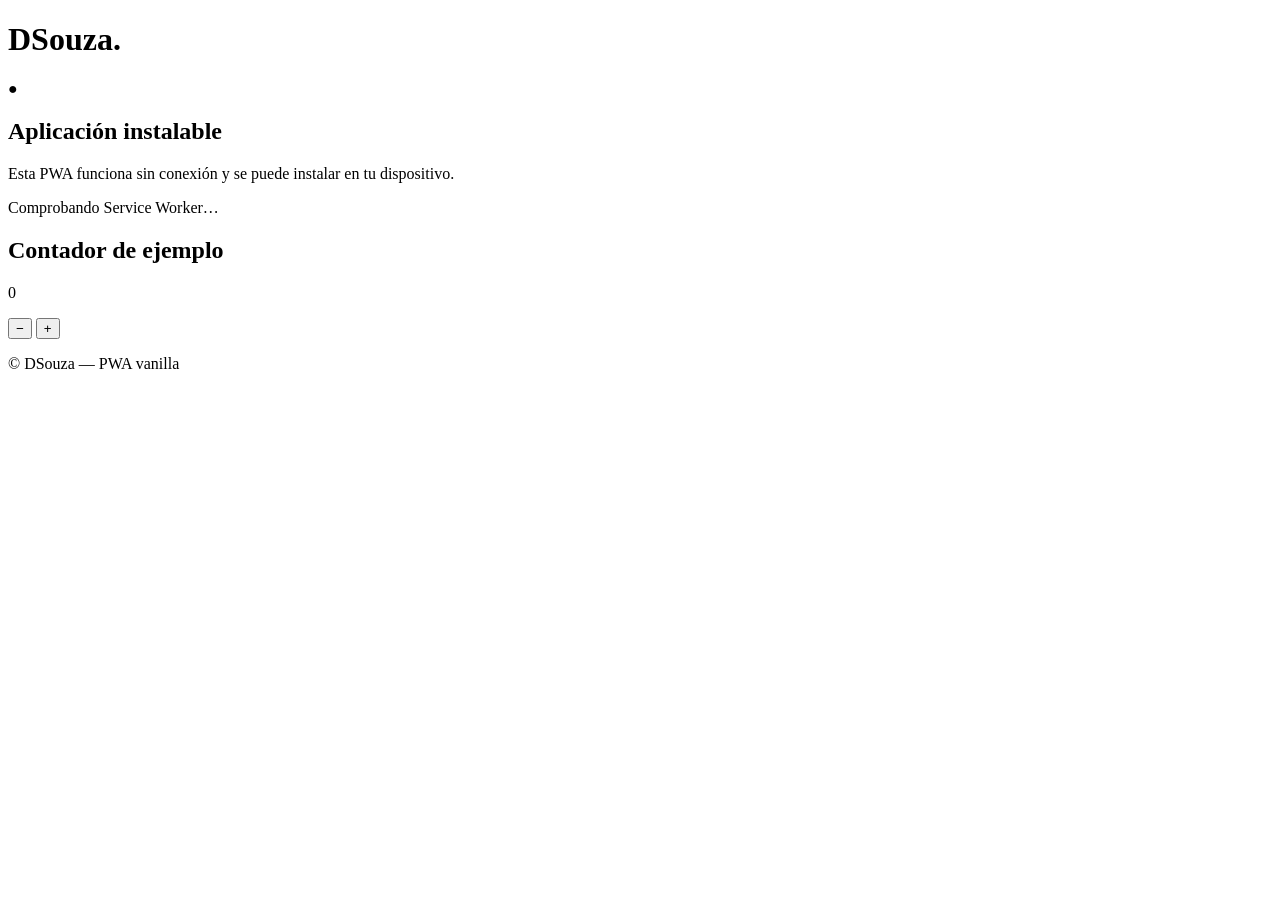
==== index.html @ 031cc2ec "Add initial HTML structure for PWA DSouza" ====
<!DOCTYPE html>
<html lang="es-MX">
<head>
  <meta charset="UTF-8">
  <meta name="viewport" content="width=device-width, initial-scale=1.0, viewport-fit=cover">
  <meta name="description" content="Aplicación móvil / PWA DSouza — HTML5, CSS3 y JavaScript vanilla (ES6+).">
  <meta name="theme-color" content="#0f4c81">
  <title>DSouza — App</title>
  <link rel="manifest" href="manifest.json">
  <link rel="icon" href="icons/icon-192.png">
  <link rel="apple-touch-icon" href="icons/icon-192.png">
  <link rel="stylesheet" href="css/styles.css">
</head>
<body>
  <header class="app-header">
    <h1 class="app-title">DSouza<span class="dot">.</span></h1>
    <span id="net-status" class="net-status" title="Estado de conexión">●</span>
  </header>

  <main class="app-main">
    <section class="panel">
      <h2>Aplicación instalable</h2>
      <p>Esta PWA funciona sin conexión y se puede instalar en tu dispositivo.</p>
      <button id="btn-install" class="btn" type="button" hidden>Instalar app</button>
      <p id="sw-status" class="status" role="status" aria-live="polite">Comprobando Service Worker…</p>
    </section>

    <section class="panel">
      <h2>Contador de ejemplo</h2>
      <p class="counter" id="counter">0</p>
      <div class="counter-actions">
        <button class="btn btn-secondary" id="btn-minus" type="button" aria-label="Restar">−</button>
        <button class="btn" id="btn-plus" type="button" aria-label="Sumar">+</button>
      </div>
    </section>
  </main>

  <footer class="app-footer">
    <p>&copy; <span id="year"></span> DSouza — PWA vanilla</p>
  </footer>

  <script src="js/app.js"></script>
</body>
</html>
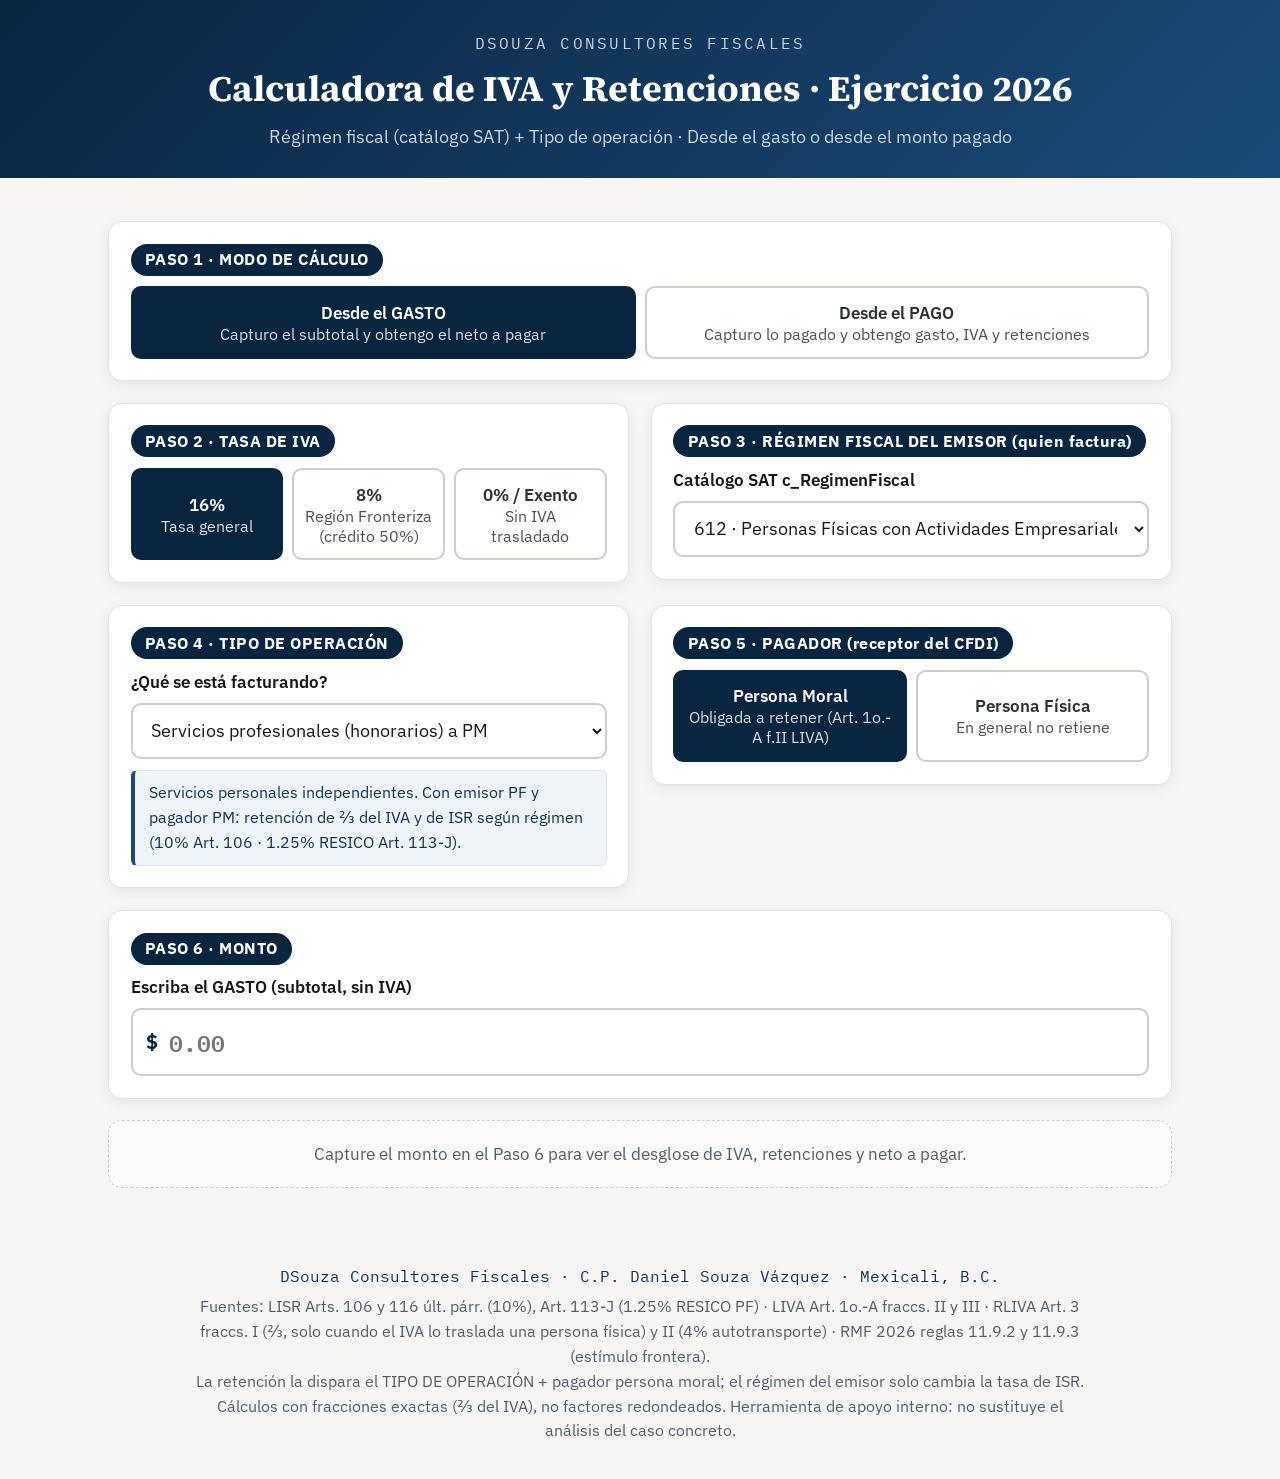
==== commit 2bff1bd1: "Add files via upload" ====
--- a/index.html
+++ b/index.html
@@ -1,44 +1,392 @@
 <!DOCTYPE html>
-<html lang="es-MX">
+<html>
 <head>
-  <meta charset="UTF-8">
-  <meta name="viewport" content="width=device-width, initial-scale=1.0, viewport-fit=cover">
-  <meta name="description" content="Aplicación móvil / PWA DSouza — HTML5, CSS3 y JavaScript vanilla (ES6+).">
-  <meta name="theme-color" content="#0f4c81">
-  <title>DSouza — App</title>
-  <link rel="manifest" href="manifest.json">
-  <link rel="icon" href="icons/icon-192.png">
-  <link rel="apple-touch-icon" href="icons/icon-192.png">
-  <link rel="stylesheet" href="css/styles.css">
+  <meta charset="utf-8">
+  <title>Calculadora de IVA y Retenciones 2026 · DSouza Consultores Fiscales</title>
+  <style>
+    * { margin: 0; padding: 0; box-sizing: border-box; }
+    body { background: #0A2540; display: flex; align-items: center; justify-content: center; min-height: 100vh; font-family: -apple-system, BlinkMacSystemFont, sans-serif; }
+    #__bundler_loading { position: fixed; bottom: 20px; right: 20px; font: 13px/1.4 -apple-system, BlinkMacSystemFont, sans-serif; color: #666; background: #fff; padding: 8px 14px; border-radius: 8px; box-shadow: 0 1px 4px rgba(0,0,0,0.12); z-index: 10000; }
+    #__bundler_thumbnail { position: fixed; inset: 0; width: 100%; height: 100%; display: flex; align-items: center; justify-content: center; background: #0A2540; z-index: 9999; }
+    #__bundler_thumbnail svg { width: 100%; height: 100%; object-fit: contain; }
+    #__bundler_placeholder { color: #999; font-size: 14px; }
+  </style>
+  <noscript>
+    <style>#__bundler_loading { display: none; }</style>
+    <div style="position:fixed;bottom:12px;left:12px;font:13px/1.4 -apple-system,BlinkMacSystemFont,sans-serif;color:#999;background:rgba(255,255,255,0.9);padding:6px 12px;border-radius:6px;box-shadow:0 1px 4px rgba(0,0,0,0.08);z-index:10000;">
+      This page requires JavaScript to display.
+    </div>
+  </noscript>
 </head>
 <body>
-  <header class="app-header">
-    <h1 class="app-title">DSouza<span class="dot">.</span></h1>
-    <span id="net-status" class="net-status" title="Estado de conexión">●</span>
-  </header>
-
-  <main class="app-main">
-    <section class="panel">
-      <h2>Aplicación instalable</h2>
-      <p>Esta PWA funciona sin conexión y se puede instalar en tu dispositivo.</p>
-      <button id="btn-install" class="btn" type="button" hidden>Instalar app</button>
-      <p id="sw-status" class="status" role="status" aria-live="polite">Comprobando Service Worker…</p>
-    </section>
-
-    <section class="panel">
-      <h2>Contador de ejemplo</h2>
-      <p class="counter" id="counter">0</p>
-      <div class="counter-actions">
-        <button class="btn btn-secondary" id="btn-minus" type="button" aria-label="Restar">−</button>
-        <button class="btn" id="btn-plus" type="button" aria-label="Sumar">+</button>
-      </div>
-    </section>
-  </main>
-
-  <footer class="app-footer">
-    <p>&copy; <span id="year"></span> DSouza — PWA vanilla</p>
-  </footer>
-
-  <script src="js/app.js"></script>
+  <div id="__bundler_thumbnail">
+  <svg viewBox="0 0 1200 800" xmlns="http://www.w3.org/2000/svg">
+    <rect width="1200" height="800" fill="#0A2540"></rect>
+    <text x="600" y="430" text-anchor="middle" font-family="Georgia,serif" font-size="220" font-weight="700" fill="#00B8D9">%</text>
+    <rect x="420" y="520" width="360" height="14" rx="7" fill="#D6E2EE" opacity=".55"></rect>
+    <rect x="480" y="560" width="240" height="14" rx="7" fill="#D6E2EE" opacity=".3"></rect>
+  </svg>
+</div>
+  <div id="__bundler_loading">Unpacking...</div>
+
+  <script>
+    
+document.addEventListener('DOMContentLoaded', async function() {
+  const loading = document.getElementById('__bundler_loading');
+  function setStatus(msg) { if (loading) loading.textContent = msg; }
+
+  const FONT_MIME = /^(font[/]|application[/](x-)?font-|application[/]vnd\.ms-fontobject)/i;
+  const MIME_TOKEN = /^[\w.+-]+[/][\w.+-]+$/;
+  function toBase64(bytes) {
+    let bin = '';
+    for (let i = 0; i < bytes.length; i += 0x8000) {
+      bin += String.fromCharCode.apply(null, bytes.subarray(i, i + 0x8000));
+    }
+    return btoa(bin);
+  }
+
+  // Error sink persists across replaceWith since it's on window, not the DOM.
+  window.addEventListener('error', function(e) {
+    // Failed resource loads (CSP-blocked links, scripts, images) fire plain
+    // events at the element — warn only; real JS errors carry message/error.
+    if (!e.message && !e.error && e.target && e.target !== window) {
+      console.warn('[bundle] resource failed to load:',
+        e.target.tagName, String(e.target.src || e.target.href || ''));
+      return;
+    }
+    var p = document.body || document.documentElement;
+    var d = document.getElementById('__bundler_err') || p.appendChild(document.createElement('div'));
+    d.id = '__bundler_err';
+    d.style.cssText = 'position:fixed;bottom:12px;left:12px;right:12px;font:12px/1.4 ui-monospace,monospace;background:#2a1215;color:#ff8a80;padding:10px 14px;border-radius:8px;border:1px solid #5c2b2e;z-index:99999;white-space:pre-wrap;max-height:40vh;overflow:auto';
+    d.textContent = (d.textContent ? d.textContent + String.fromCharCode(10) : '') +
+      '[bundle] ' + (e.message || e.type) +
+      (e.filename ? ' (' + e.filename.slice(0, 60) + ':' + e.lineno + ')' : '');
+  }, true);
+
+  try {
+    const manifestEl = document.querySelector('script[type="__bundler/manifest"]');
+    const templateEl = document.querySelector('script[type="__bundler/template"]');
+    if (!manifestEl || !templateEl) {
+      setStatus('Error: missing bundle data');
+      console.error('[bundler] Missing script tags — manifestEl:', !!manifestEl, 'templateEl:', !!templateEl);
+      return;
+    }
+
+    const manifest = JSON.parse(manifestEl.textContent);
+    let template = JSON.parse(templateEl.textContent);
+
+    // Nested page bundles (iframe targets). Each ships ONCE, in the ROOT
+    // document's manifest; frame srcs carry an about:blank#<uuid> marker
+    // instead of a substitutable uuid. Every document mints the blobs for
+    // its OWN frames — from local text at the root, or text obtained from
+    // its DIRECT parent over the relay protocol below — so each frame
+    // navigation stays same-origin with its initiator and a deduped page
+    // loads at any depth on any host, including a file:// download's
+    // opaque origins (where a blob minted by one document cannot be
+    // navigated to by another).
+    const pageOrderEl = document.querySelector('script[type="__bundler/page_order"]');
+    const pageOrder = pageOrderEl ? JSON.parse(pageOrderEl.textContent) : [];
+    const pageSet = new Set(pageOrder);
+    const pageTexts = {};
+
+    // ── Nested-page text protocol (parent-chain relay) ──
+    // Page bundles ship once, in the ROOT document's manifest. Every
+    // document mints the blobs for its OWN frames, obtaining page text
+    // through a strict parent-chain relay: a document only ever SENDS to
+    // its direct parent (which, for every document the publisher's own
+    // runtime minted, is another publisher document) and only ACCEPTS
+    // text from that direct parent; requests from below are honored only
+    // for the document's own child frames, and the ROOT never sends
+    // upward at all. That last rule is load-bearing: the artifact host's
+    // frame-ancestors allows claude.ai (and friends) to frame an
+    // artifact, so window.top can be a FOREIGN document — a top-addressed
+    // protocol would hand page uuids to that ancestor and accept forged
+    // "page text" from it, minting attacker HTML as an artifact-origin
+    // blob document. The chain never touches the ancestor: requests stop
+    // at the root, replies are origin-addressed per hop (never '*' when
+    // an origin exists), and both directions are origin-gated (on https
+    // a foreign sender's origin can never equal this document's; in
+    // opaque contexts — file:// — everything serializes as 'null', where
+    // an embedded EXTERNAL frame still fails the gate by carrying its
+    // own real origin, and a sandboxed child of such a frame is excluded
+    // by the own-child-frames check plus uuid unguessability). Shape is
+    // deny-by-default: one request form, one reply form, no error
+    // replies.
+    // window.origin is the SERIALIZED SECURITY origin ('null' in opaque
+    // contexts such as a sandboxed preview iframe) — location.origin is
+    // computed from the URL and stays 'https://…' even when the document
+    // is sandboxed, which would misgate every opaque chain.
+    const OWN_TARGET = /^https?:[/][/]/.test(window.origin || '')
+      ? window.origin
+      : '*';
+    function trustedOrigin(e) {
+      if (e.origin === window.origin) return true; // https chains; opaque==opaque
+      // file:// trees: Chrome serializes the file document's origin as
+      // 'file://' while the blob: documents it mints serialize as 'null',
+      // so the two legitimate shapes can never string-match — accept the
+      // pair in both directions. https origins never serialize as either,
+      // and sender identity (own child frame / direct parent) is checked
+      // separately.
+      return (
+        (e.origin === 'null' &&
+          (window.origin === 'file://' ||
+            window.location.protocol === 'file:')) ||
+        (/^file:/.test(e.origin) && window.origin === 'null')
+      );
+    }
+    // Non-empty only in the root document (nested bundles ship an empty
+    // island), so it doubles as the root marker: the root answers from
+    // local text and treats a miss as authoritative — never relaying to
+    // its (possibly foreign) parent.
+    const isPageRoot = pageOrder.length > 0;
+    const blobUrls = {};
+    const resourceBlobs = {};
+    const UUID_SHAPE = /^[0-9a-f]{8}-[0-9a-f]{4}-[0-9a-f]{4}-[0-9a-f]{4}-[0-9a-f]{12}$/;
+    const pendingFrames = {}; // uuid -> [{el, frag}] awaiting text for own frames
+    const pendingRelays = {}; // uuid -> [childWindow] awaiting text to pass down
+    function mountPage(el, frag, text) {
+      const pageBlob = new Blob([text], { type: 'text/html' });
+      const u = URL.createObjectURL(pageBlob);
+      resourceBlobs[u] = pageBlob;
+      el.src = u + frag;
+    }
+    function deliverPage(uuid, text) {
+      const frames = pendingFrames[uuid];
+      delete pendingFrames[uuid];
+      if (frames) for (const f of frames) mountPage(f.el, f.frag, text);
+      const relays = pendingRelays[uuid];
+      delete pendingRelays[uuid];
+      if (relays) {
+        for (const cw of relays) {
+          try { cw.postMessage({ __bundler_page: uuid, __bundler_text: text }, OWN_TARGET); } catch (err) { /* gone */ }
+        }
+      }
+    }
+    function ownFrameWindows() {
+      const out = [];
+      for (const f of Array.from(document.querySelectorAll('iframe'))) {
+        try { if (f.contentWindow) out.push(f.contentWindow); } catch (err) { /* detached */ }
+      }
+      return out;
+    }
+    window.addEventListener('message', function (e) {
+      const d = e.data;
+      if (!d || typeof d !== 'object' || !e.source) return;
+      // Origin gate first; the structural checks below (own-child-frames
+      // for requests, direct-parent + solicited-uuid for replies, the
+      // root's never-relay rule) are what hold in fully opaque chains
+      // where origin strings can't discriminate — a sandboxed root's
+      // FOREIGN wrapper still fails all three even though both serialize
+      // as real-vs-'null' rather than matching.
+      if (!trustedOrigin(e)) return;
+      if (typeof d.__bundler_need === 'string' && UUID_SHAPE.test(d.__bundler_need)) {
+        // Requests are honored only for this document's own child frames.
+        if (ownFrameWindows().indexOf(e.source) < 0) return;
+        const uuid = d.__bundler_need;
+        const text = pageTexts[uuid];
+        if (typeof text === 'string') {
+          try { e.source.postMessage({ __bundler_page: uuid, __bundler_text: text }, OWN_TARGET); } catch (err) { /* gone */ }
+          return;
+        }
+        if (isPageRoot || window.parent === window) return; // authoritative miss
+        const waiting = pendingRelays[uuid];
+        if (waiting) {
+          if (waiting.indexOf(e.source) < 0) waiting.push(e.source);
+          return;
+        }
+        // Never-answered uuids would otherwise accumulate forever under a
+        // request spray; past the cap (far above any real page count) new
+        // relays are dropped rather than remembered.
+        if (Object.keys(pendingRelays).length >= 128) return;
+        pendingRelays[uuid] = [e.source];
+        window.parent.postMessage({ __bundler_need: uuid }, OWN_TARGET);
+      } else if (
+        typeof d.__bundler_page === 'string' &&
+        UUID_SHAPE.test(d.__bundler_page) &&
+        typeof d.__bundler_text === 'string'
+      ) {
+        // The shape test is load-bearing beyond tidiness: the solicited
+        // check below uses the in operator, which matches prototype keys
+        // ('__proto__', 'constructor') — an unshaped key would reach
+        // deliverPage and throw, painting the error banner.
+        // Text is accepted only from the direct parent — the document
+        // that minted this one.
+        if (e.source !== window.parent || window.parent === window) return;
+        if (!(d.__bundler_page in pendingFrames) && !(d.__bundler_page in pendingRelays)) return;
+        deliverPage(d.__bundler_page, d.__bundler_text);
+      }
+    });
+
+    const uuids = Object.keys(manifest);
+    setStatus('Unpacking ' + uuids.length + ' assets...');
+
+    await Promise.all(uuids.map(async (uuid) => {
+      const entry = manifest[uuid];
+      try {
+        const binaryStr = atob(entry.data);
+        const bytes = new Uint8Array(binaryStr.length);
+        for (let i = 0; i < binaryStr.length; i++) bytes[i] = binaryStr.charCodeAt(i);
+
+        let finalBytes = bytes;
+        if (entry.compressed) {
+          if (typeof DecompressionStream !== 'undefined') {
+            const ds = new DecompressionStream('gzip');
+            const writer = ds.writable.getWriter();
+            const reader = ds.readable.getReader();
+            writer.write(bytes);
+            writer.close();
+            const chunks = [];
+            let totalLen = 0;
+            while (true) {
+              const { done, value } = await reader.read();
+              if (done) break;
+              chunks.push(value);
+              totalLen += value.length;
+            }
+            finalBytes = new Uint8Array(totalLen);
+            let offset = 0;
+            for (const chunk of chunks) { finalBytes.set(chunk, offset); offset += chunk.length; }
+          } else {
+            console.warn('DecompressionStream not available, asset ' + uuid + ' may not render');
+          }
+        }
+
+        if (pageSet.has(uuid)) {
+          pageTexts[uuid] = new TextDecoder().decode(finalBytes);
+          return;
+        }
+        if (FONT_MIME.test(entry.mime) && MIME_TOKEN.test(entry.mime)) {
+          // Strict artifact hosts allow font-src data: but not blob:.
+          blobUrls[uuid] = 'data:' + entry.mime + ';base64,' +
+            (entry.compressed ? toBase64(finalBytes) : entry.data);
+        } else {
+          const blob = new Blob([finalBytes], { type: entry.mime });
+          blobUrls[uuid] = URL.createObjectURL(blob);
+          resourceBlobs[blobUrls[uuid]] = blob;
+        }
+      } catch (err) {
+        console.error('Failed to decode asset ' + uuid + ':', err);
+        const blob = new Blob([], { type: entry.mime });
+        blobUrls[uuid] = URL.createObjectURL(blob);
+        resourceBlobs[blobUrls[uuid]] = blob;
+      }
+    }));
+
+    const extResEl = document.querySelector('script[type="__bundler/ext_resources"]');
+    const extResources = extResEl ? JSON.parse(extResEl.textContent) : [];
+    const resourceMap = {};
+    for (const entry of extResources) {
+      if (blobUrls[entry.uuid]) resourceMap[entry.id] = blobUrls[entry.uuid];
+    }
+
+    // Artifact-host CSP (connect-src 'self') refuses fetch() of blob: URLs —
+    // consumers read these Blobs directly. Survives the swap like the error sink.
+    window.__resourceBlobs = resourceBlobs;
+
+    setStatus('Rendering...');
+    // Page uuids have no blob here — they ride inside about:blank#<uuid>
+    // frame markers the pass below resolves after the swap.
+    for (const uuid of uuids) {
+      if (pageSet.has(uuid)) continue;
+      template = template.split(uuid).join(blobUrls[uuid]);
+    }
+
+    // Strip integrity + crossorigin — blob URLs from a file:// document inherit
+    // a null origin, so crossorigin forces a CORS fetch that SRI then rejects.
+    // The manifest bytes are ours; SRI protects against CDN compromise, not this.
+    template = template.replace(/\s+integrity="[^"]*"/gi, '').replace(/\s+crossorigin="[^"]*"/gi, '');
+
+    const resourceScript = '<script>window.__resources = ' +
+      JSON.stringify(resourceMap).replace(/<\//g, '<\\/') +
+      ';</' + 'script>';
+    // Inject after <head> so the DOCTYPE stays first; prepending the script
+    // would push the parser into quirks mode. DOMParser always emits a <head>
+    // (synthesizing one if the source HTML omitted it) but may carry
+    // attributes through, so match the full opening tag. slice() rather than
+    // replace() keeps us clear of $-pattern substitution in resourceScript.
+    const headOpen = template.match(/<head[^>]*>/i);
+    if (headOpen) {
+      const i = headOpen.index + headOpen[0].length;
+      template = template.slice(0, i) + resourceScript + template.slice(i);
+    }
+
+    // Parse the template and swap the root element. Scripts inserted via
+    // DOMParser/replaceWith are inert per spec — re-create each with
+    // createElement so they execute, awaiting onload for src scripts to
+    // preserve ordering (React before ReactDOM before Babel before text/babel).
+    const doc = new DOMParser().parseFromString(template, 'text/html');
+    document.documentElement.replaceWith(doc.documentElement);
+
+    // Resolve page-frame markers: mint this document's own blob for each
+    // framed page — from local text when this is the root, otherwise by
+    // asking the direct parent over the relay protocol above. An
+    // unanswered request leaves the frame on about:blank, the same
+    // degraded state as a refused embed.
+    {
+      const MARKER = /^about:blank#([0-9a-f]{8}-[0-9a-f]{4}-[0-9a-f]{4}-[0-9a-f]{4}-[0-9a-f]{12})(#.*)?$/;
+      const needed = [];
+      for (const el of Array.from(document.querySelectorAll('iframe'))) {
+        const m = MARKER.exec(el.getAttribute('src') || '');
+        if (!m) continue;
+        const text = pageTexts[m[1]];
+        if (typeof text === 'string') {
+          mountPage(el, m[2] || '', text);
+        } else if (window.parent !== window && !isPageRoot) {
+          const had = pendingFrames[m[1]];
+          (pendingFrames[m[1]] = had || []).push({ el: el, frag: m[2] || '' });
+          if (!had) needed.push(m[1]);
+        }
+      }
+      for (const uuid of needed) {
+        window.parent.postMessage({ __bundler_need: uuid }, OWN_TARGET);
+      }
+    }
+
+    const dead = Array.from(document.scripts);
+    for (const old of dead) {
+      const s = document.createElement('script');
+      for (const a of old.attributes) s.setAttribute(a.name, a.value);
+      s.textContent = old.textContent;
+      // text/babel scripts with a src: read and inline. transformScriptTags
+      // does XHR against the src, but blob:null/ from a file:// origin is
+      // silently dropped. Inlining makes it a plain inline babel script,
+      // which transformScriptTags handles unconditionally.
+      if ((s.type === 'text/babel' || s.type === 'text/jsx') && s.src) {
+        const pre = resourceBlobs[s.src.split('#')[0]];
+        s.textContent = pre ? await pre.text() : await (await fetch(s.src)).text();
+        s.removeAttribute('src');
+      }
+      const p = s.src ? new Promise(function(r) { s.onload = s.onerror = r; }) : null;
+      old.replaceWith(s);
+      if (p) await p;
+    }
+    // Babel standalone auto-transforms type=text/babel on DOMContentLoaded,
+    // which fired before we swapped the document. Trigger manually if present.
+    if (window.Babel && typeof window.Babel.transformScriptTags === 'function') {
+      window.Babel.transformScriptTags();
+    }
+  } catch (err) {
+    setStatus('Error unpacking: ' + err.message);
+    console.error('Bundle unpack error:', err);
+  }
+});
+
+  </script>
+
+  <script type="__bundler/manifest">
+{"b1a73b1c-2a4a-4135-8ec9-2fcbe80eb358":{"mime":"font/woff2","compressed":false,"data":"d09GMgABAAAAABsAABEAAAAASCwAABqgAAEAAAAAAAAAAAAAAAAAAAAAAAAAAAAAGhYbHhwuBmAAglAIQAmCcxEQCvFM5wgLgVwAATYCJAODNAQgBYM6B4drDIM0G+NAVWdy2DgAWHa2SEQFp7n4/2NyYwzsUdL+SRBSnCRUsl2wsYsac0r9TAebvKGgIa4KNmShjQ0PPW+jYRzOFkpscqCKaiLNCyULqWUp0PXPyMiVPBmN4tZF/ihPJEiiv2xt8oJv6Ph7o0zdZIQksy08/78/+n3OvSMoQhFiIkpinQqFisQ0adZE8bsJbwC31SQs7JhYhTLoITkZCA4YWUY/9mV4XrbXrV56kR9dXuWP275R37gmbu08RBEr5ZeiKgN46LvRny0NMOqV8JYGsn56YCfDGZ+MZb1r727yY2Yur1YTBD6DMT2bswVywM62PnQ/f9a6KC0tqfp8DbyhH75bMi0JALJ4+P7ePFtS8IU7pt9MaCmtWGjtC1TABDmCd/yBRZfz/3dZ+qVRmZFG0mhK1c626ttzqwWmNBZmG7B7AcjGKR2lo1AfDgpgATANgAuj+6NZXKueN3JoaUTQrp0Lz4ecRSLA/1L91xbn7i7w/5vhjCiKCpmCKMm5cg9TypVz6flNCS7wgLdYLPHyzCcHirR/SGEVMA/PObUKlUOtnDrnWIYQK0/vonPRNNnmGO2wYO5rKwVJifb3Y4rfMy+xa4RQNYBysmUo2nTMP7/hCOANACiCYBAE8CRahqDS8jocCMUCOA4AATzJVoY45PdP+QwG2oCEr7unA0gAAMudWe2UFbmALtoxADWXh5R++JEb6qFeLh4uamii80qU+PJUXSow6Cji/8ug/19gRYJcQNBagFo9DOKxwehgBSTRJEnJunQgEr4w4EM8jxHddqs9DjnmlPOu+sJ3/vDI/or3YY6Hw31twK7SP5ODjjrprCve87Uf/esp/IqNc0IBzrm359+bBaETn/0/n4dLCiGngDNpEzCr1QAEQ4sqYiCJHLXyoQqplFIrU68cpoJGJT06MxYLNhsuOx4nmAIiTxGhLDUyiWSTonIRkMklV6BOCaViWjS4agYQIwYTJisOB75kfFIMFmJ9AmSGSoXSMgDwdlYipIpgGSdYGgiWWYLV4q2HeetL3vuRfY+CR2PnCRS0OtCb75SuYzwwA/3loyQbBGXN0uPIlTNKs0dJZk75KJMNIse9fERryjWDQydDn4ehHgI2uX3HST7Rf74L/9DDOnhcy2g+9mwdyuRoNydu7OcnpFMFIozNYSakhexNDLv1t63/1dDLEZ7kdMz3iz3NQTrtUpLI5bJD+mJj512dIyRaMLx9Uz6uUeTgM+xc576oqRVP9W3s4fPQri3kaPLrEmXrvHpP8Nf5KoPocyB2x2kfIvKrx1QiS5xCFcqDkUSODKoQXI5W++HAC/fvVJVDPD4hQieHAQDwMQCAfwDwFPAnEDwB9APQioP2D+FdgdqkLbxug6gVRNHTWwnJ5ahX6VAHTfCOYSkwWgVJsEMKCSRkjDQlJt9uRZYDx/r3r3ParoJOrJEwTMPWoYYTtHYktXa/7GSmILOaE8dMQXS/VLPqXMJzUp2PrDwWc4aVerxw+95tNQmnUjFJa0LiDz/3JjeMalPvKl8S47ARKCxVc5had6CQ1RNpslrFDYMa5a0pRp2UPu6CXNXfwRBG9r+ksoXUBM/j2hEJ9FzHPNMQqxmUL7a9gkBuuPM5WCi+kG17e9j/WliWV8YNDq+9kUp47ngZ/x5+49hF7kop5kK81p5EReQNT85oENMiLLe30PBUThle5mq6WJ4vyj/[base64]/2Dhs004GG6/uFl8oNZqMkVx0pQPJZb/8cqCB6YTD4WEFZ4Z706z4pyIkiJPWHp7aGfz2ekrrhi10cy0RUvYTQdnalXwbJXmmCVyxBZsxxwyfgbZWKbx6neCockTxrEVksZnc+QVaoY3ek9RqHFCDY7yLO7Q07LH9bJsVvt4sHupAF14zPr38w36SYHoJdltyLm/luFvyVst3e6+RmYfsxH7QC6vhCq9I806rGQ+eW7CvAgZdp5MZfuG2v1K90IJFR2M+eSk/uQGBs4b+kaa/b4iVAHuGXK7qegrzayL+s+sfciHIgb6e9u+R5XFyxxmfQ7156Gxy19LaPSyR9TsXenjR+16PmGcN5TdKldNq8/LGLVvpV+r+/JClZl+Hbdw6UrCQD9IMsauNnAv8MPZU3zkUKSEE9FLHMES2NRpIQ0PxsB1CswJa2h0ulRKstgs9a6EDDCw08sdboni6YdaA65N9NLrtJnnRXYab5IOT1nr9D1/GLw72JbGewMBx1L/apjXT6xopZSwycXF0760LjKDtpNDSwwrZYNmieGxmg0J22l107LJ/0zufBWNnyey2a3ooSByRSOIN/fuPRp0jUeRDHr9wGwJEtIvSbKnNUEOMIbolvbC8+enVj26QBVGAfWd53/z1PNypK6rCTnBu7Rw6GBQ0+1BVB/jNPym0dU6uUa/v1rYOvVtRXe9y7R7Kkn3JRj3t8NtT85f91O8uMCIl4iveyJoR7n+VMyXkCEV1jcapQ+VNqt4OOucpDxIVVRtXJ2b8X2htsWoz5EgeM7vCJE7Qd8hFhQWJRYuG9utIVc52Z8vSWbMo1GF9qiQcI2FzuemvuEjaeBrCfZWO1OGIqb2N2Y6fMIhl8SNuvwpy79dzNkRhm/IFSI4HFlC9MGLIZ0B4Pk+cbWUVzEihmhfvzYOUlZx93hax5ouc/sVN1JAiCrVWLmt1j/XZCQSK34ALd4NDicG1sJSf8hVLn9qAtZZSmIZ8PpLtEcDZXhM6OZN6nhcWZHv2YkglmnpcgbeF5PrJfkjE3izMxz7elFknHeAsfe+Z1vBZ3TXSca7pB+7NR6caPxnr/ETCXGFu7B2fZfwoavlLjaofWlAjLjkKHZUcf/YgylKK0ErjWdPnG/TpCyR0ciH1vAV6Q/r8h6uRl6ywxuCMABSjt64oeXoRPRRgxOB3LiHE/b/P5T2DbyMZtqkpB74GcZZKSqUinZYuLkrfO9MhWrncQMwRdU5tiWN+yi5AMn8UHmkoZJYiyRkXC5Nm2NyiNWtO3vfI0VPJXFENv7iOuom6vJP23jCFgyoVaovaWMOQ7C4oOPShsHuPKiir/DMykSukFqrr+3qZhNRamrky/t+maGxT32FvfjYd5cmIX4qZkSm0aacTcYh1qyK6+BVtV0WVVE69QpXTe3jnSqK13lXFMjv1FGM+NKtH7GdAV17byLq9ofnb4O+MqWX7J7fItjzfL3uaNb2hc0HXsBn/hSUtz4Fi9O3/VySODTO+loFJhl6LVeKo4tnS5uGHey7OlJeMKGNxRjg7nBGLK0ecwb+bhL9j7LuPe0mmD5gX6gSfm75QfGGq+VzJujDYCpH2fMq6q6n53fSH4ngSBWuiRx/rVRVx5K/yogqLaEsksz1oRE6TlC8v9PZSvSxNow8V0ZLvkliOKmXAYHcQsZCQuSTCkJJ0/TWyb/ybfAnJYuEGNXYWO0azw3xFFvguRsJ6GETsvFFtNarUZn39/s2S8tyikiJqed2E8vLST+4wAZb5YYMutP+NzneQpZPjKEFrpssgLSSz0DWKoHsfSMk7OPH/9mtDjT5YJtCOpVAMPTJ8AvW1yDQiOJEuEyo8qG1hIJEm5oi5aHH371ATS93R4cVRpXoR+Sd9/5TCCrDuU1OmvX4Md0XeIWcUY+PwQ2kfkjdRzX8kWYZqizoJ+R2DcsNP5iO9Py/I4JsOxZEPIpQSgT4TTrLV3MRv0iLFoZ6iciHlhR0fx+2VY9oUxOFr9ft9rY4N6+XVazgQZ001EqPr0o5rp274tl3Q/ltASt01IZj4Dpsnnov/kF3uluI6cta9FpE+/kF794x7+qsSpVN91IpF0RXueb3+sORvnrwFzPeRq/fDhCRj1d3LI0qdOmPIHLS9XnLadlo6Kv3wC6F815Me4TnU8TtGwj7vGPpMN/1a2JoEUvXpP3Qrhe+jc77+jdljK2afoK9o3lKr/2r4k/1CvZIr5aa10i37inoF20Yur5P++rlrlpzWM/HHp6f/9oVi2ZOdbtZtd/2ODeuI2OeTn2NX9O+jw7bfJ/2Vsxh7n/mcLD1zBfv9DL8hBhLX6uCSYJkVrzyjZB9napiD0rC86+1nmYfo81lKuwif/ExYSsttMBdTTdRic18eJKnkLIDVNZ/NQXWka0QNeqf+O1LTV+HoH+xtzP6YaxjgakhsjW7Adpk8/sqlaoP1JJ6+rs124eXyq/r30cWTtn/Il2RZ7FCXSt3lgo1/kRO+mm8TGI5uD+xvspNWCFasgdMj4W+3Yu3ykoUo/YebwpsYjnmFnZOWXe70WpEpqJzKfix/GnRNPFP1RzMNmFrx6XOrhD5YItAKJIsFkh6S34y8y8rvlA8eBEiIVxR1+QLqm9vt4cOq9h9zrpFbH0wV4OM4NHU13TwvnvBlHBn/NsV8R/Od6vwtmN1jK/Ym8abKpUunzoj7/tWD7kj54cV8/JYIrcn6MNj/oJKf4r4dXSPoQ8i/kG4eiCK+LSXj74Zo7p4Pk/lzhuMvvwBfO6mFX8Ac/+55AeFvKb9TnaCN4dBZKBo9/xYOn4Xx2Z9KySiVmbp+fFiXnBmzqvyTc6aHtkU2nd1xbNrYLJosNT3pXi24YCBqAtRh05sDzdh0HTgRNbCgFhy7smEavlSli2Hqhq3rSY71hmHbT95P9U5sgWGYpB/WLbB9hp9I13ynOjGpjSdPkVDKYV1y2EFcSPvqnn02d7Hjzd9XAf4Tb+IH7sZAw37dL97/Q9rixBHm96ktnVgiXmgcGyQOt2SYtdO3X0mR3ge/25y9MSEqYWP2FW1OafdQ/iP6CD8gBRnb4MHZpVr6y5mjtUmFzbsmIyImd5nQ+RMdnfkSDCe2pkhTJBEPEni+jPHHB6+4svTlAxcTCgAEAMAAz/8AwHd9MBAF0DnJCMDiUzwA5suTTrqfpxB4xdwFEzAKBqpYGa+6m6CHeauZ+GouBuQQE9EA86sNJzSFYDEsmGgiF8XwpGFNrJxtmGx0OJ1XFaBh/kJ2hsR01XqIW6cNGkOwCN7Qg6oT5sQ+awDgXNfR+ndHSz+cBQA49eZrKSB8TJxGBADRQQgxwOl9E4kA0ALMDUXQh3N0xkN3ixOAnjV6QohKorh58Rhg78QWcgkT/ON9iOEABkB/Yh0TYCoczxi9JPw8aYfQE4i4rgXxJTS/lHZuhF88UrsFWK1DwFirWVEeZO48Ylc3CnZjYvWHDgDxEewj/K0M4NtpDOJl82e2897uiAJsVk6ZP5dH+II9fxtIAdg2Cs4OgPU+A6DvCKAaiChSgK7ldZj35zbtxNxT1DQbdXyb+CmcJuDwSLwwA/7mFK4ROq1iwuYdYmC+7x1IRKHJIA4tAF2Jx7eGRrCeRyqoKKgGt8k7xaMp4tGGoDBuTHiwIXcQx4a2I1nOIocnCZ2CtESDlGRQkuEGlJWebHtKKFH6raUVWk+QqIpJCQhGTDECBFqpykmF1on1Uab+wAllg8VI581KfeMUJT/oUxEsKORh4avXwaxiuwfgiI7YARgYfgAgVctLTYPZN2LJMRJYuCxZzyKLhCKQgpohfwTGxVK48idMwX8PNNnZc0TqyRLY8UmgiKj9RDCY3Nh+BMFEFFjMXe+iCahJSN9HAPySkjHTCkiDuVskt5nVIGTxGE4q/[base64]/CtYOIMrS6GDIaiSDO0VpTarlUb1+NyQ/6pLgyXnZhsqtkcvuqR7awt5MFGmvPV3wpqeF1KpM8ksxQuhTcFDKvLqIQo0tvnDoQQL9tZc6TsmBGIiiozEvZ/IQATnKgDCARSRAVuLCK9MKpmXnqXz0dnM3b7eFG0+CUhoFhQGMrSr76z+tRiaLRFyLIpCvV9Di500iNY/t9ADasy0KyxGFYBwb6mMR+B4YM7Xk9neeIX3pesFrmWCMu6ba3S7lAjGfEwMc89iPAASwrOssKnnhTvQsdWFbmNg9oaxUQS+BeInbTxzwWZaRaQ9pOQckkEiwV2oTIeydqjS+SkmZ8TOEZXgzP+R+C/+H+CJ+6r7Bmx8MPgJwqpUISMk3LtiycIrEk3aj+BPST6RYZOZRcUhEm5G6OnOXwZVSXOd8/VyXGJhTVRDlqqVr7lt2Tp4kGKSFCcgVoBaKce4fD8zas5Z7Pi1k8nafnd3hyhWLoxzXR/[base64]/AG6uy4w0/8npTY0gumqhhEx5hRLAvBdjAp/KMTwNRk+auPTw/NVU+OxsdfSpYHLfXR2IaMEe9rt3hyBaSGPa7rLVPaE+Is0vYRWj8U4MqXgjw+mLeZ+VgMxLJ6sz6nkIZ/fT25MoWh3Gw1XQPDDGPKM4XJvywDYmU9xWLbbNqrBE87WsoADR1JBp0kbR9A49IqGd808GoMYexjkVdaMyR6iiLUShbK8/xvhL4Ttl4Jc7W7UxlM07gvDI3eg0EU0TqXDXboigAGnwbAoAkgEbFEldFKkpvIxDhQRqs5SlYaUc9cSKzsSEt2T+c5ch8sx63hgRR/Rlj11nVSzJM6WEVgOWr0vbo5I4HmlpVPvhQ3+P+ad5uy5+rTbh63m/VX69rmK9/[base64]/+oSzPGl9iMi6ZBMT18HxYiSN1Xk6CzC1q5pZKahOCZcPDA1K5gjYDxJ7/e8xfgtVrTYidSNbvxIRxndgiaBzx9Bla9q6v3c3BXz10BBKpoXsO4x4taek9meI7BvAuVDW6EjLZxjT5PC08RuX4J6wBmoG5xg153NaEuQoPjop177IEshxnPk3Ztvq3q2JFmJxtd4n2xiszHN0ewfH5BwHMAAbrUjJStB/3B+CG61e12YVlvtbeafNNBIIA5czxY8ic0fxHvod5H3DLtw7gfqUb+//7f1MXcQLggQIg8H1vM9oZcf6+h4S36yabCbBCDD6ckBhPBxjIhgU42IhFuglnMAmdyDKwIGBggmCKqCgDHzQj/[base64]/AmP5Z2YydVEhp1GVRaNxpDIl1HU4VlE2Y5VAXkZ60AEmnTBmTT3TTlN/CrPi59KqJ3I84CvrOPG7X/[base64]/IUb2H1lAg1DXwahYITJu4LzlSTYBr4mRPiHj/T0Dg1TvAUN2hjiBTEoTGSKC2EW2OewUHCzIIJ4LCwQiRCTQF/jQJBCZMxowgSIUqsAEFiBQkRJkKEqDLA8w8Ezyp+PH2B0v5/biP/mvwfHulr9v/9tCPadOxP5sBGd6C3vc3d20OvRN+dOV9GXM3m7MLrwSYSwNIvEAlf8PrEEMafn8gZ+y11JQD8ix/[base64]"},"955f6a97-448d-4d3b-a6c2-edfd351c66b9":{"mime":"font/woff2","compressed":false,"data":"d09GMgABAAAAACCkABEAAAAAWQQAACBCAAEAAAAAAAAAAAAAAAAAAAAAAAAAAAAAGl4bgSAcLgZgAIFgCEAJgnMREAqBjySBgHwLgh4AATYCJAOEOAQgBYM6B4lKDIM0G5RPZYYcbBwA9rPmwCgENk4EZtiZKEolZ9Hs/z8lN4dgC9BeJ9mIyEKzXBgehQIX0jEF0jRbC1k52w4Omg2rlipBrC1mIcqBV0Miqfy0lohPYegaQgcOjlpPfMVD/YIIl2K6MUaNySnb/N8veNQLXd7aO3SXf+ltRkgy28ITvdf3p6r7As5ccI3MmpmF9QB9Auzk0cifTr+ekAChJ4QkMGAQGOfvtTfl2F3IRRNydf3lotz6Qp5+i+YuN/0O0DYTOTAwsNCmDExaqg+OPODIMjHXzdyXiw5lpR+d7rPdBt2F4yImZCHIbi/wqEzSQO5haSLdK9eXtDPvdzLrg9yyaLY/YiUH/r/T1/c0yL3S+YiHwKTdluWRRtnu6Qew01QCpIvNDdgCaEGiM8mkoSHuc5wPfi3h4yHbL99dibZAOEklK/WNqHFV5BwZM/FrZAkQ1GlcVe8AxLYI+Pm1Wp1/JnOIRZNkoVij0sobsS9rJ26zezaLajqSaojnmlBJRKKWQqR5IoQuGmLG/1JNW77/ucRZlXFh6FBhoNC0FI9SrVwrFzW5XHEFAv9WopQpOsR48OJ4TE7pXHQely5jaqqUeIA/llf1jgvMqunsPl7FMmmmA0/wmQyct8juSly1C2nwN/OXVG9iJ+EEqhQCpHHiyHXbe1/234gAuQCAkodgEDwdQpMpQps5Qj/[base64]/fwcrUrKMoC4CUKsR4KGAAlxQiiJTGc/G19IByh1vHp4nDlaxBbantdil9hx7a4JAnHzC93F72ELLsLA9297y4bpOd7QNMuJvZtfi3+a/[base64]/1wN6e26tusS1IiLaSUKTopIvMzvVj7TmZuOh7al48EqnUkPYJLA5fCw+BRff2VfbtE4QxeyMurdtkNkLTOuPSzOCWo8dUX/TVqRoymaSxPAh73IPxZM/lB/Z0IgVMfr++klyU4UzvlDQTgz671n2RReqfmktrIl88us6pSTV58kea4MHVBgV/P3ICbJVNy1iPHD1jv340xdULuKDpydNB9hx2nyCr2+SzwdgxzvWSPVMZBEMm2RTy41gBAGcCpPbTpLIOkJGbAxKQIYvIaH0k88dsQX0FqL9R8/7qY6Pj+CRTK8AEde2NvjebHoNW44N2tYK+91RN46+rUFFYEvvZ7uQqr+m0wWdbPvFsEcb3Xq2lHSljjR23sRKosuWpb7OWMyvEWEqZmyxHseKWK8WGolNGiCAJh0vV7xnJuV1nZU/qWKBgKOZ1Xoj4aNDaBr1oz1NxLvurjvi8FamwcsaXWeW2rxRj9uHOY5gE2HMcfYg11A0DgyroKpG61qCyyUvfwvk8Nk6UctzSfjPVWA3Cg+JdlGujnafSoW/[base64]/YcGjQOgzNNhI8bqo/DGLRhYmk9YlORTToVB4GM+ZG5lhUrsSBgNeTHa1n01+XxXMDA2v9/[base64]/ixUzOfc9E2Dl+Uw4cv5FzQplmCWRQGIUsz22VKMEg85uk+N0FGgQnFryf2RPokJ+tqKu/x9S9/jK7h5pBcfYl6CHQLWRURKyrEjOpb9K4Xk60sijJKjma3aTpuNDBZpyi4EGv21Fq2xIKqm/cBDP4xC67EenQPt7UOVZE6rJZxlyaVyhUQzkp5yUaLPoBqF7XGOp/w2/Cgz9G5Xm890D12bhWye7H5p2iA396wVamYcsxMu0A4tXmf80yf00qqAG3YEPwNLRQIDjBa7VbjirlQVFsnpVjxZYubM5Uzy6ZoRTdsmcz2G3ZI7Jl83sjZ1qPs6EWJi/JWSSCzPO9rXzYThVHNRcT3JvjKXTE85MrGy1VHMlcaG6KOBdzcGRV50XmJ/oRTRHkYxvd+wBgQS0Q2jC1QiWFC4pZYLOv0CHzh4QUZcG3l+PZ5YIB85NvenWLqkzdE45MGHjm8NQwKB+U2i9tI0wwvUtcipqqqsxaogI7FGU2uKAVtfHbopsSNvIe+E4FhaYzDbbgScLo6wyMehdXIUk3iCe2UT7AMWGebVnMyW9DKjlRyi+mFh4KlD+9J/E8/xOHL2jAPEdPN23Bc1rbEG7rI0fsF/k480DLCRSVQGPh42b3iFRufm97R1WUYu35i9HrZZvQSusGHo+htf8WL38puF1zQjADew/n7f5ELZCADCSggQCBLOfhtqjiU3UpHcQW+cNmFHg91XwtmkysWCItjRz3NgHrGZxajxQfQXlgR/F+7YqRGU5NUSTNNu4erlPEJpOc6DDbeauf2Q0EIikYRFEUKMDia9+cHNjC28NaHtHcfySlq06NN10uQpuQHZkYXE+JggNepcn1LqYALbdziQ12xlzLT3cvnr958fzpU0VpegeX+qDEpm45lVlD4W2F9b99tnpDa/D6PxAd3HpQ+BN9hQqTp2fJrCE7pOsxzRtkC/4WcRQ0lmu8rObnJl+fz1ajA+s7iR1uZaljUKdoaiyjbUydtAPM0ECob8vKlQASzGgBBAbgNcLqWSFYla4ChbPVoBEB3ccFVgW/gDklY94QHt0BvOCxrpLg+M5GkaYuJpEQYyLQ0cAzBBTIL+/IWxnULk8zxU1p9syv56jogvWxsErFwfHdDVKQHJVIKfVIQGcDl4M0iJREH69xeQXFs+n4Pc5wXSdifUrre+QFm3ooWTQcRavT9BvmUW8R8IRb1Ke3CvROL02rc6fOj5mIJdb8q0ar7U5Op0L0bjFV+rkHVyuu09kgBolRqYQYQzC0Mz8/JpESoyauWmW1IHrksKuy4wbRMEI9V7PezDvNxFnndm4Jgq5mqdjY0lH67YE/i2Hcke+k1JammfmG4nawqxVkpI5HRRSJvJlWCsrU4CvvPUbTfHu/5C4m+i9sSkocgMhhTPpv/T+NDTsXCq0A32pfuOB1NPxg1wnwm7vrjOqFgi2v/GNzvmN8Atjnuj8TPv3HHNdbk1sfd9aynAj8Utw1+YM3EbHJxNr76A+TjVBLNdSgrqPhftEJFezOZq6CI9w/[base64]/PX+9wVq/rS6ZrecSHR7ijHLzD90jLdikHZ5SLR8wqb/p+JNEbCsE3InKaNnKSe5TJYR7lnnQ044IL1Inp1QuYMqNFI2Pv1OJMeTQ19bEacnhZpB8Z5VEOP2WlK7QGkZiegvL0eTQN9VAtJbJ8IOYYHkFG7kGNkEQWsqV8O4AlO1wp/xextx0heL1zDJg7Zl/vfwdZ8Kk7ee1qMnn1GtmdXsHyN2Riw+rMNPJQTW2robW2NfKrR5uvf0jwquBiNKyQKkAY3CXddRHYMdr8AFgjXUEDLNFK1OKKD3iOyq69vSrV/ufTtuE4SIPYRJ5vG607IO+OMzXAvqzpx3Ive2pjhQ+jxigMnQKmlSpQkqIyETkk0SANbLXCBptlCGxXGHU6QcIMw4k+dJZMC4ojcRxwdYicQeR5Ftbn/iFrvkEtpx6vP3v20LdkK5FAtJEP7xpYj96hpkzBgjKV8Nf6VPCoacrxKjT28Bi05JWlF+KB2rVvhbAzbvkMzH/+z3mA+7XOW0bpu+739O+5Ze8aeLcW9XOAY6/znrfKZtz39BcJOLiHXXhht4km0M3WFzTRGJtVq6JQHrlHLdY1xeZRYjxrdxxSMMqfB3hBpmHUGQii4aysNVZTk4HFYw/0oeF3B1Pv2Jc9kbO1FGBdvWd/VKgWVvno0TODM/DqSpX881iBNisoG3cB8NTkzDHa/iLKxyQiokUPzsdid3MXYFJl+rDj44SOxa9PlWkgiIbf/fddGIBn/p2BB8Po7XbG1J9TsB599371i+o7U7BkupPMbbzfyCUX3y7ZS/fS95bcdqLQmS/V1s3MFi4WS2H37Exd7UuZ6L/0f+07alb/0P3LaHFNnm/8sg+YMfXLFMzRa7ft+h5zZ1wdD3Ga4evwBUZAItbXkV6GAXguF61/fMPD97WA733FHwJvH9JU56tg/8G729Vf3zzX7HOZzB6H5Yu3TzuV1kKjtG+YTnLR8E3XQf7kHnfjtOEuDMBjg7mAg/wvX1beNh19qeHTbGftyf234tVYQGXlOXbZUkpgRXNEFTkpUNA73w9IQMn/1LUW13p1OyGEgsLf6gH9B5FMNcEzPt5Ie3pPWY/NVtaz5+kmBSHfdpYepJ+15RNe/n1So1XCNuT6DRbwuVmv03sQywwAP7MMXItfSeI57o61U2lEGrV9bDEymYI6Xzm7JN6fSMT7gxmzOtZWAUewlXUaH1ozuQFijyCCfJ34lfZn9zwHjjg+MW3fud1UMZ51yakHWp4h/LBBh2sSEqc9e8EDlYcwY35JQ5k2D1vDsXE0XrZVj3rhtYs5NLjkxwW2bFdcopHaJitwzrkaZBqK92msCkkZWyPXRyH/htEyhlKgFELNc2Y4PTzz4GAMgQzmjZhPHAsWN3WQjG+7awOWSSSc/xymphlOr8Xd54izZJztWVuS+X4xBvm4wvOcApLVvY7t/22JFNl8dfjJ5cm8XRW9VFWXmlVPhFSJgtJozsPrpvvSCGKbvJxGRnJHEH1K10Px3CN4U1raUGbD4CKd8wvPuXlfrq8Vu1HiN5wdfGNlXCgEQDBXfcOLeJ9wFae4Op4wo2Bzliqos+kOkF4L06afDqWRkf9G4B4aPjEtPlOMOT0O1yJ11EoIftnTyNOMfGV2lNYux/0XQNJIgD5pG1k1cl8m/bcv+920hlmG8LaxYfzU8EHo94o1suLfeZNbJbyLqQAP8jt3dA3i7cO2tG2JbxKpOPOZf/BvW6fw1lIcE6xsLXsxOM2te43ssJap/Ab6Bt8rMxzk1+oCVNwLhNZ8GebqZZMXLsCHY1+Go/9H05WsQMXMElvaxjGjQiVLaFp5dUeHorrZUjI2PFKyudmiqG7XEfL1uWbFeUWuWZ9PePNFtKpVJ7ee/unfuRgf4InaffG+4B9ppG35wJf8c7Wy9cMHWFsFZMFW1oHF69EdY9CrlClYEQ2dm/2p6tP8iOj9daEUzNfjBbqsmHrT/ZtCi91hNtudlrWPJyF97kiJ7cYD9HFV4c4kHUNrpmHoHU9t6I/Wv3fkLX25s+4d+UofP9nDITN8g3TDE2gr9JzlE2AXLrCEoDAFzwmjLdyLAMdPh8ZOOC+t+Xc65Owe9ktkX1Q1yYPHTQq3mz5hjyCKPeJKbgmy+dNW8mexgcx0GPTzgFfLSEkizJ+RWz/dXOLg4KebszOGh93rsm8sGniR0oWvx0F0ynjhSuyxE/YUV+ClzUcjlfD4xTXiPUIr2cOxVdSf5OfP66kevw9V9POJcOwash+Yt//Sg1aZbfJtryOv90k92CvmchfSl7ebls9631ZomApBbUrnQUYOQluhgy9juhdXJZzJWCldrokt6uq1L/Vr5OvSHWx4uZe4q7SgdBfxaec9uZbaWToeckpHoaa/GUGOgEdttbH/XzGhJTT1HvklL/xyBGF52h/vxIr/SXm/ldax6GL9OsBdOXe1/P8Pd5SkpkPACf8rtpgCCLz/3w54v5sIMGPJyDGrVFfj45s+gTM23OOcEy7TfgXueu+WvrJffU/xO9n0EP3H8/RdkElCCRYImozdpnc8DrnmQ72PagDr13yctuAPs+OQyE6WpV9GL1HGBWyTsk0/BL9cCiD07v+vAQDYWvklXWt7PX/bc9LUCQCOxL/rTAs5iug95iFAPs0h5NHDmJ9qk2suGLY/tEkt+wFtIQbRiUZuYRl30EuXrjXXOSYTUMPn7/p/0U4fZ0HZ5ARDhSpcSoXSj0jIkCQN26SpVx+KvAR4s9SQcsZwKpE8eZEN1vRbdPFVFvPTnnBLiVvJj/4vlSsD5k4SLRoc4dICl5JtitW3H5vrrP9/0VYfZ84tyTZoPT15JvVPyt+a/mcK8aYZiDBcNFo82GHFgWcccDxwYON8CEBdpBxSHdAPGAO5Kay9mOf4FC9sshmLIKY6rFWmQGE1pAjK8HNhCY3wl4hYqMZ1Ko6FFxEzsjh5iF/NojKpH8I2RwAGmojYGJvABJTi2pii0ahAtEop0mV9b1RCriFQmGYdEY5pqggZztN4gESqREt+rU9Yi5SUE/[base64]/[base64]/[base64]/Eqi/M2IYDyil/WjIDgKEBXY82/[base64]/VnW572OtJ5MU6IwWjSUq4PdhYWlFLrd99mZRrIdTO6UCik/NBqBBfqCUmNknV6xCSSX/vpphinZKblIRRetG0t2a/mVhLYSGVVGrNXiyB4SHn7MURTy4mwtetHxzrySmsDSmrZhSJsrg3KyHCOIQi8Ql61uFQZA3Ib8G7mlVZdcBgEIA0Zt/xE6SYcDo2pDkkCMuRisx1HW2AiywenxEY81X+pBALeY14zuPxWT97f/UCF8/SRO6sFaDphlOu7wUVLUeXBdq78V46FFhA28vbz+fFmrhuzBKlAHKdAKguWRb45L1rlk7uYjvvS3ahbDcx58vQzwsbvKZVIR2h4/[base64]/IlXQnSGwP65+ks8AWuVY5O61XbEnLgsO20foZxs0mY6tAoGJBU0m9bKFGJ1SMMOD8/[base64]/NVlfCNq/9wcQ+yhzHkv/KUbTrg8ZlicfqLuqP8l4kYXWLj4CLHydVbZxNB3RDxhkMSRpxQg7R/qhyrWADDUDXyiTlWcRUY2dV0jbntsC76MK88zGhjbAAQax2P1zz/fZCfN/IEThsvMWP/UaBmYTXSGpdwWNOICJD4sblnQiFsWDRsrSSWpJEiQrDUhatD5vMt2ni8KaiRYs9R8McoglBnIUgaaIVJPylM3emVdbZMgxqHhLEN3zRgbaAjDWg098Q2guF0oPNlGsAJwKcLb3bBJTYA7jDvJ7Q0AGXc1Bq8oDjiNRYKXG2eKEcWw38U0U2YoWKBwVZ2dCVKYN5nn/EHeX/[base64]/hwOtpfm0lXWylmTUHZ9bviRrdhdKEY/BU2HJbDsYsHhEKi9t3SITCFimu7M8r0AZDwsTO3TCHWmckXeMFjnpEsI3iEnXrHVGmxAE2MFr0dtp5tojGAVLMaEcUFZr7mVQxm/3bnVixjSTJVHRo9vbJCJLvxs8KcO1mvlo5ienwJd8pTt5kV0qJPhqQaShrRQSE2kUXWaktFE3QZA9wUI5cL3IbYAML5uZHEjCBOgj9fQMq1QRUdB0dzGC3VAeVP/pTumTJjm0T2vA+DVtfJNswR63J1eysyvzQyv4zv4bJlnfgyWgv8BAsDz+83hKFRw9huPzJcA8McZOgYAf9338O/f+4f1urNBlpJBFnp3Fv7GjdMaFEr/boDw/e4zSwAJoIQYISBQoU8ChyW0Cwm4IMINEF7AQKCHWviH0I5KVKFVyDihhAb92AACVFKHX0L30l9NdHkoRyMkAgQXbSLZBSyd94JDGBIEQg0iHHBjLQrgRSZoozAERtQAfLGXA4hKtEkVBAyxYkgugl9ECzTJBqhUowhGKzLRCa7ITyEy2icPIS/UWuWFqgyfi/9vC20oQjvsCoFecgG24wFufug6xK/utihlnAP0xwtwZvyJ8gIsAkA2KOZqDAJksgYasVnAAv++bhGq/b1FyeflLYZBPtti6fT6ljTK3dmSTqttSX59N7DO3C0aJrTx4W+JGdXrJnN52OGtJIn/3WtGdaO7CGQEUTKBJSUsZDJk0JB2VyR0mycpYpRTwmhlferxJFtssLWaI20caVOPZMq6vZtXYm+b+VzRthIV6w9bRGvazQNN3sqrm2y2U1elf5Tuvw/r0DksKYlUuj8n101gNtGdX4e4DrexI95FLOPX3MX/G4wJZSyQjpGJjZ2Tj1+9qZk1SyvrbbLFVjvstPdiWw7pFVXTDdOyHddzXM8PwihO0iwvygpAhAllXEil66bt+mGc5mXd9uO87uf9fgpKKmoaIC0diJ6BkYmZBczKxg7h4OTi5uHl4xcQFBIWERUTl9ClW0+caQtVrz79kgYMhvlC/srhqOOfnMvgO2+wlwXt0xONjL6ZMVKEwIqomm6Ylu24nsI7TNsiIiIiIiIiAgAAAAAAwMzMzMzMzMw8rG0MJ5hUIYjrmFbhGe0qqlfTjaFBYY9ESkFERERUVKuq6tV0g8POPf5/bOh1/O1j9W/vF/GL9yb+CRW1f9fNudyj2Ly5iZeX/7aexJvCS3qhfL3aVIuBftQtxQNdviXkoF0iK7lo9u5vxuBZGkgBmV0PkIePa6Fld+qjnoeLGIisk5/xmTKTCsdMCVeGdRxNaNOClWWELc9DJwNP05hBiW2KY5VOT/PHoSDB2Qx6mxnfRm2AVSbTyJvxpMLpLDqNVBF3E3yWzTn2ClCi7VzNYTKpTeBDvpVPFhldDv6mrWs+fMXIbswVZnYZybfNJcPCssORIPhKqzSAi13iBduqWxFKy1T0duYBV1AB7TaALwYAAA=="},"ad1f7171-ac23-4cf4-aa67-27a4e4d54014":{"mime":"font/woff2","compressed":false,"data":"[base64]/8i9t7RpzmS7jYrxvpm3o4JvvycaWwD6dFqtl+NI7tD/0/OoISWZ54Fvm/sxuSh9K6cdbh+pVpjQZcNWf5MUhFDLC7tGFHIUaXoRBnoX9gd/m/7lBKIgxRQY+vYgiZqFNiIqKekkDqzAiXriocGvWFxYRz/rR4SD+68R9/2J2YplMBCOnseREClKgTqHMBc7gvCE08DAHb9Y4hkSXyG7nX5VLhG7+NYtdUAahJJzNqXojVOIBJSdTUyhbHtLhHHlpCNq0nOTzTMLOE6hNyBdmINQm5E+4tyPyXyEHZNySX9Tf910uaY/1f6MlqBuT6eB57NU2wuAMQkLS01H9n6q64t/hg7RcYblupvk0p74dcC9jyjIeD2eBJ/[base64]/H1xuuLh0S0AzUJUGbktAM0AZPnYAxBvtgDMcMbf4ncawdBbBxaYYNV9MyGEJSgKPEulMCUgpwgMAkPIlqUag9ANQ/pq8cG8k0waoGfNQ07ZATUIgpuBlSIEG4qsMwJNuPhz4UiR+3All0ZxoKAZoI8ALIALg0VpAeMDxX418/lMHWbcOyBsQF9QOHIdpQbVgNwzCTDyDb+5pBBwOzCDUOBoMcQ/BoTlnrA3BcMwJEx39j3++61CE6gdBEbcgCU05crkBtkkm6NGv+bHPDFDD6H+815SF2wUEvKN4YIK/AGISIWAjivLfRs5NsS+UC9YmmVkYC6kZ06bMUnCn5EGNpxBfEQENHwXWy7FOLi95uPJ5U/FUwlcpPySClpCeiEEAo0A6/[base64]/vXqjURpOIbZozR4wGk+0WKEtGbv02j6F9vLxJKuzGkOxwdqXC6w35UaBUEgorL9eRrVfBaHRqPQZ2YysHWvm0QY+ml20OWEpW+qyN+1M9zc3BVNFQmvfzRbMnzLenhzl466fAd4cS7G6YnVGQYX+y9ezfVQIOLsyzhsFx9LycIrs5SvzCnmCtX/WcEAwQanQzmECbAHCc+A1GPkLMPYBjGyA6ibYNQ7FI6Cizv7h7mpYSrffKISrumgwX9tovzvxDYEgIROPSdgduOr7C6mNeliqrlc43qN9NX1dnGo5kweTGNNy+ezogU8ezomz5OISV8jn484Rwke2a/GG1fFRfpnlZrTh3ujA0PELvs3Yxj3x6mtektjebZOs3PN1vrDoXJaRvMKi5k/OZTHsdOD+69f0JYiUuz+/fRnR3GpgfVsL9btxLZUVWr/FZ+ZL9pvT5i2ZGYjCEvTrl9VB0PnKnF2mwnXqApa/aLtRXZaXDVWsqLLtL0EkWa/cfcnylcijddFUXtyxAtN89d6r1nIO0Xye5WfBeqaJEWqBksxwh4xU60xQWa4WnwvUdcKTIkPMY8126cgKL85F7cwLgrIb2TTsrEWNC5cnenJjkuQ5T03cClATVBSnY98/PuQf/XnsmweHqQ9/lyDyV14qq19fW3GfWT0YqIkWfS7u2IdH6rnNuw8nAqVSKAjLSs8b585Cqkn6g8eE5sHXp2rlt6wXnPGdcxRhnDWehcwpqxiYfCoCdOEKyolUzK2bVw+z3s63nwPlnKaxSqJFi/UMXsXOPX3TuZz0TJ/vs9zmdeoGyxe804Y7Re1m4rR2A09d1GySLqdMnCWY2+oC5Om15uPpqFq1STpSqm+df3XvKj8/fN/[base64]/O+UuCxJjH6Hl8+fg8paykp8VMqABL8IQ7antl2VFST2knw9f6YUjzZbzC2bJidP5rH+qeKkBtfMSAVrUiXfzldK1wRKNak0XC5hqvJnmjiNCd9KJ0WUR34RpuJYSYbAdKWwJi3dvzZNqQuMjyMDU7L9yhLF4zx/4zenA+LyI5MXaluyi78jHPimyZ8hYfnnqBSt+X2iO1w37h3RyyePR9tH7XLnB5fkVG0oK0EXmKr0q0lP86uVLMwliLrWpqX71awVL5cVF5F55MWX9d6RU6V4d3ewg7he3VCZr0nLSZOn8r6XSPIbNLim+ROmcexqFvd/oZYPJm96/58S3Yr6MT51MfxE+uwfnfRLto7n41TlVK15W2eyX8o1/a4wt/Dvplw9KbsUd0lmvXyQ/FBWZllUSplgTqcVfMkszGWKun6p1QnmHi5DFbK1zI2M745z05ZtDRmZqo3rjp8Z7lx2wnYilla01xIdbdkr7zz2BLmlkNMTUaAT5+ScDCx8sMItStTjzwtVtTfIw7ju8JCtHB/Ew7T/Pa5VBsVoze1NzUteG2OeuRb/el/avlR1qiJN8WN1bwLv4L8CrwEv4b8O8tJl6QmKhPEa7Hoovy6/VfbvgnVf+j6lRpmVnlVV/ilXm2WluM8cQU/d+hkxt0TSLE9+ownZudqhKabOM9KCfEe681z4s2Luew2ZmQet7MyZqC/SZGpC7kyOXb548XyRk3duqUiyp6Wthewh636yKXMToyPgKX9W7PO9oJ3NS9xoZgmuvbCUms6cf/9+4bvZffMrOnMa+LNid9PdzyrvreUX/2vU2cX90O8Z334QjdzpVEujN2c5eIjjdvH7vMcDAnMHjzzgyfeN3zX77fPkeO7zexk/ILiz8BhVInlW5S+y/2pi3jqJoor/t29+17tlL8k/cnZoicSiJhsCs64KhE3uboNCwdWswAZSbQku/b9F7PDud7SNLSc39ldfMPwMXUCWDDdV1f+yqGeTULipp+iXA1ONg77DdPKsQhhWcaKgwcapgaXqq5qG960vsnE76OywsahKh/tuTFCb6HsrNdrPYqKR6ibWc+97rroTjS/wGSGM2sZ57LeuWzG3z9zSH3ssW+729u/ZQ7Im0U2mvfvrkFdOgpWOL9JuaIH81s1lPk7myXmSI87OXRQ+MxrU1IPbLXPItu8Ml26u1buUUyHnrol7zWNX0xTz1/zXsK5t3x3m9bOF3Ygkh/7/LCk02cLuVKbBX3M+giL461lENDIgv/vS/o2du3B85vz1vppvaZ3HWnj8KPpxVDDq3M9J4XSie9c/ufsAkRItp6d+dtyz8VnxfTegYkBAMAran2F4JWPgIgI42B2rJ88+DNGx+/GA2cNYYq9/xuypPcNC4bRpPOJ+BDvTKCBUaiTCbxOovpEKFAuwUDRQNYpdcBBC0VVpGNIF88Kg2I0LV4o8RC+KLWKSo8cU5jOeCuwZForBosEwHAHy2ZPeIHP1XKmV2x2KFRP0jc4kgMxoGCjynIbYuTG6t/beOsizD0N07GN8YvY5ttnrn1323X7gpZx1o9HM2p9pFEqa1NiE3zhNX6BYYD/wirDoujB6wQnE2ap2NjXTGs1FUmxC9GgVYy9j/4BtZ9vZdja6FAmMXoBA1ELbbrFa7BarJc7Rs3LsnEoOW8EYoM9LB0W6SJFRfme6/639y7HdOe7Psz4jf/Yw6baDqcC4VjPUDag1mT63OwYiDjUM7IJvvHSVhOBqnBVGQaYpeKFuEuAaXZUxTzjjMlKylAOTi41zFEahRTPJH/29bAaAa96qb8WljtxSH4x1uA/aKwJqjdNFFcWACzlykQtcrXya+M+IA+AaWe2M5mMsrd3RXg7UGo69CEuXVIhQvAXGaomuHXkVPBCl2LlkR45H7cgtYBweKWMalwumAoACFauKCxiLkoIYTJoUE7WDSTIhunRaxj/[base64]/VGvgEJtZqiYzKUYI7Yo5UerVAJpvkEDB45lJI4lmQ0rwUMouEJqgjkgm1UqKtmpR6CZSOCd0eG8HimM527UFOKKKiyicBAtU2g3lQNC/[base64]/55K8FOCi3WrokYRaLRI6cSOIZMIpWLREIk2usamYpcZoXKTAIljYplMu0lQBVqINBeU9VQuiYyfyZExAIJ50PyMUbCNkv+0+J5v6cXWpz0ekqJKF+UhBKwMb4/n9FNCDLKlYluEC8eGEyxXxyhfgbI2Is2eRnaPa8Ep1onS5KvNjdukgIl6ofX9qOjAlHPGnzstt120NYSsxW2BaJ4sDE6oTlsbhlfUY1jhp84A1hrSxZkqVJM8bqGgtgvq4Jt/[base64]/23Zag/C2emdqcwbw3c9Bx5VEPPjrMq7DSABgZVl/HZEHz/[base64]/Z7Pr1X8Iif8B8Ocq/g9h+9Nh239XH+s1YEIBEMA/pY+O8wrNyUAe5m3VPKKHbEgFM8hUixjKIR78wAQkJIEG3KFkZ2Qj6g1IbUqGaAgaa0GvyI5KsKPl6FZ8r/[base64]/Fgvr6lDKq7jQUs9e4FJzmmlGiJSJ0uaLs5q8agZClTRtCy+sRyHoJ9bLf/fw6EVAA3S0VNKZRh/[base64]/jCtuEQbr0ve4KMhTR7lJ9ybBYOBneR6rGllYiR6tww6FGi1q2yIsOi1+N4J4EYKXK0m2jYv/anouTKY+WYXJvr4yJQ/ojxgd4qz1WUIS4HaqTIddky8GoJ7xnslrwdqmBARYOVgSvP9HjWyOH/jdVVOaZk9yQaTCkQIcGAAhESZOVAhwLVJgZ8/rimrytUaJSDCkCBCAkyZXASBYucoBsyJEs0SNBhQFQOVEiQKQFk7QSsrCtUiNCgwzAUgx2KsapnNnC+5BHdR3WRoUKMSNfVhHaLujDN36/y3vHmdTCzuV6PrzjOzjoo9uW3WHY0XIFzHx99h7by3yrJFYpEzq1lyC1XDg2o8x//Etw53rxuh3+D9+g4TmfU6/oQfW5eIGiFi0Q8gql+1EI1cBcUBWz5w+CDUwKEYtM01DUeMNTIPCF1vxJQtsxcv43MlqdOA4ErJ481yKDugyIfkAKX2CFY0B7atmwo3H8+colC+VkHjPefXGSKF8yXh/Ax3Icoly9FCO7E+0IVk4kjxsM8TBMt14bxxTxcuphntQRPbEmjkS1WoK15dJGCHtV6Y+O+GKKJiXhx28xjKpTJfoDmfTkJ4Y9vHdbmvpxtM6BCNsnmiCz50kVNY8fpFzJ6C/5DcC27TB6QKYmbdmMGZmInHiVuaqqSST1VBvAIHsX32FnagdumCq/iEhFeCVecGdAj"},"4351e401-1d7e-45d0-b992-b3fbcc02b50a":{"mime":"font/woff2","compressed":false,"data":"d09GMgABAAAAADQkABEAAAAAlWQAADPCAAEAAAAAAAAAAAAAAAAAAAAAAAAAAAAAGlIbgwQcgWQGYACFQghACYJzERAKgfAogddPC4Q8AAE2AiQDiHQEIAWDOgeTYAyDNBuphSVsm0bc4DwAecavHopR1AjSChiJsBmMVG/2/6ckHWPIZh8Ialb95xK4MMLVlZWRNmxmZk1bOassw6J715nmIdjTr9lv6JiCjU+Q19TSTeBEx+yiqo9deIkMJdErKhE1BOiY/fVnEhGBqISpsyJYqe0CWcCAwWL/4l4kHDu4/1lvcLoEEyPaXVBt0tlah52BbSN/kpPXnsc57/0kbXEPqro5zB1mYp1op6IwhfD/H/e87nXuh1jAYhjhzEQogAGDWqt9A7TN9oqJOrQBlShtkDCJ44KoQw5UsBCMqOnmdJ1OF60uXKjvvvzuRYc8UTf+7QWNRxZHkaaJh01E37/D7Xx2nzPtzLtKVBXhANYB66Q9cqVPHbFo+nTxfZdqApP9/cJu8mDfZS4ra7eAB3aZIRVVxTyjBQAB/Oe3wPqftux7aqnVopbUME0wgLZ7jIv+dq33I0bk8Gfr7KKrc5D9u5i8QbbpEcaeyo+C7CrH/kbguG9rq+JgcEydBT8i+JR+/bqABYe+/6krv2Q78J40W93VqYCwOgLJWvZxYKcPkLddtwHgkqFKRaAbQ8Syh5pe3eC82B764MsNMHw8J7vBeh5NMA1PMPJS//9k5lmoV94nBacF3kab56173gOYWmcKuBCwCldWIL/97BW84xF8oM6JEMqMdO3v/6dqb4v7BiC06wiFQ3f+POPYdFhyrcohnV5NCQ4eNQsOHkeBTqLplPhzEDTQHi4Jx9yGWPR2ZZ/euXJpN4WbxlXv0qV/3qa63un/ZwoQTwVan9LyhDiMHb/uvuggZ/ssGUgOGjhEgoIUlJOUiEwBoALgBoTD2KnD1LHrmrljx6qJs1OgGbD/67oc0MAvf2p5ZmJSOnOnNLmRtViELNYStoC7/pd0DfIsB7nElclv9/tZPtK+rny6XtKNW6wzFGFgkOKZ/FcHAdAEAAAMGiBwIFSoQOipJ0KTJoQzziA89BDhPzFwxBMPjmQkB0eGjOLIhGkcCIA64lThEj4zCuBxDerdAPGu7dsdhngAkCTAHvJ0AXDN/yoYnpeOASuGo2TEjKD4x8wWg5BHE3J4cWHHkjFduog8porIdXwGXo1XNmTxHxZyEBgq9NTkjIe0AEQUtwZdEGDnJvB7oYX/aEUbJAIR8fKYqZledjorEUYZl6cXxozdvRluhN3IcDO8KqQcyMm+AT92Iib/a9p9d+vZgMWKQxFr9/n8IQYXvHeJrCBAewR9ADSRovRgJisusM56Ozv3PfiJotuZPnSGtKEgGRiBeDBIJAdDKwiENvCsxOoEgE20wQHp09cNVRWRwDc1piGoCYwD45aHHgB1AACA1DNTdDTYbjy1/QGeyOALNC8AjGeqABHnqYQehjgQq4hbX785YgjQBWhBVGd5fOTqscpMK2zzkMQsFrzSTe/MHh1xPKfG2X80lbZL/0WIK3AIAiwEKLDACQ98OlySxCbW9gD5KTjh5ZQu+TvTbuA4TiGOjP23awo8ZJhhrykWdPAHwGBXfSSzz9uz2Ob4aG6Lfno/jRRa/wCtT+D5Hp6uT36NM1aTRqONMkK3LsERAABIK9Zio7cAUJgIUSqUhGiqwxx2Dc8egcN8UeaKsEC0JeItk2i5JEslWCHZSinWyrBKqjXSrZNpte3/4nJskG2zPJvk2qrAFvl2KbNDCaUiO5Xabrdye1Taq0q1fWqo1Nmv1gHtHNTeIR0c0clhHXV2VBcndXNMVyc0OKuX8/o4p7cL+rpsgEv6u6ifm4a5bohrBnug0V2j3DLcfWPcMdI9oz03yStTvfHBLJ/M8dFsg5zR00NN5om0TbHj6t02wiNjPTbOUxM8Md5CMRaLc1oPVwx0w9DMgYT/RHhpimcmemGyt6Z7bZp3ZnhvJhMREgQqE6e/3hJN5CRVniKAphQyTUpNRvXJKDsZ9UrGeGgyVZrsZZr7guCUQK1vfwlNJaH/[base64]/29an2cy3yWI9O4tyGgpEJF2qtVKKpihMt9lgRKqGmMlkJ76gi5LGoCAnDMiRx1lJCJ4o/ngvCmi4VnRBn+kzzICR5+MBv/F60mnCtpQ5z0lScV/[base64]/kD/Mioze4gn6nnQPNtMywnYzKwk8kiuybYOsH9HDLAky6IrosgnqRdQWybDwAUKgq6DqBMP2EigbU8zsKeQgokh1sofe2b5c/DG7GEFReKdqRubTKeadgqZhj4apBXSdILJS4vQyCGu6q6JS48gy4zw9nUe+dmTJ9EcnFwGQq2G8AqvJKFjI1VSgK0/jImc3o6Xp1Dmk0I+/[base64]/ayQSKW1OJT+qes1TEftKVH40yfFcujiF5APtUPujHcZ8PdvxA/nu0gd521hAY7jzhODg6lG/eIybvZzkUfp9KcZzH4iiyf7hea4VuXciq20LJflVyn1c4lHX+RNSPKrNlojtvrb1SQcmo0nAgXt6OOxkEazxtPAwMtxVL4BKquerPEDsNgXJddl/3PshFHahWoScZgUL7nvlnHqvBB7u+zkQtZ4KydrXkrl0mBKqGtTU6smuJprdA75FfliJdI6VNHAchAYppkUFv/TEFkOO6INRQsZD22/EKGyvCo44elRBrDzvrDQmMFRFPp1Z2yS0ktbui+03CxjCV2pUVYnerJqJmjWUKOsvw0wLlVCik8BdAgjhwGudLL7SOtKnnfoN+RxD4cxMR2eu3iEllxBd3yQbhnwvK322Tf8/[base64]/Dm+0Bwdhmz/+As5dCsjG3RNu7rPHqLRN3+RouwRL38Z1L5h2D6GqwceyQLoJkO/[base64]/[base64]/YwlO7wXdvcXOfSq8T1F16i6aMW37UmChLLrYiTEWBF1oV10DyIo+xltSq5zXDLvbic/rY9vC5bGIcOGQKbEWmblLO0KpKoKe++uvowreXoa4Mhndb2z5f8a/A9o6Nrxfhp+5bW4jfrE3vFN/EEPbF3f9uTHeFf03h6TqToP/yr8tJKMabGF9jZ9OH1w2kPE3tANx91ktRYYFIpy3TNNfzUV+kCICopa11w+COOrcKWGa5EmCJKQrY8yFyjBDjs4KjFSw+YcLyC6oKKFb29wgY2LS8OQ3FoXxr5fRpCmiIhae/JiBZDsv+uZn7+VTTAovePtI9hiI2X3nwxPsXCTocjHWIxxZGOmFnJmjwAe/yPzJ3LKMmJpmfTo3NamAIwMXXAUQiCAnxKNkuC0IrEErpDjFhYQgHGSpdTbMnseWH0nCX72gTN22+/o0Ju/I/WuqSM7hGFpyuUcCU3TT9fvaC7CpDEnOnwsdaTohTtuGcCYzKHDOhVxPi0E16Rp+kFSBPjdAQQzQkHJGpivG/9sWOb8//wDb3AanDmqNVySpBkXMCjo1I9oouZzsxYlBCRMJCR0dJfwtav4/5w+x6IjT0py2fgIly9Ual+vrr/jEdVX0UFk/yFPTv/5DQ0RM+KRntJvgYVK8RQRtjZZDOxBK0su4rewOVghweL/[base64]/rn1ggt1Ja64pfXruUf7Qmcdia7UKdtkENbUD4LMl1O+/r5q23WrcnabZZXoZcd/ckZh+8dOnnkSNdkLxcmkkN+UIgDbX6fU01od3lDOdpton7u1zagoP4YTIaJYP7kTG/3kdHR7iO9M58oMayxoqoCa8QqozTWqTGV9a4+Vf/[base64]/gVpeAR/sLHSexHTjLjt6V75c7wBr1SrOU1aH6WzOJNWjy/Gb5jOzEJeTp6eW23CrDo8Z8bdj/w7fc8s7KXERB6honDVaYjY7KkeKceOjrmLjS42unXa6d5E1QnMh7QA71gf781ILIvj8ymye9wanQtX3T6afx0J+UT67NJjXfbpNOFXC8nyzG10v8Vg8SDjWuzz5uDcNXS7yd3r71O73LJD5d/VzIDYwYKPNLpX5/7gWKnPxt83Knd4mE9diNy9L4K+kZwBr5ydzyKv7D/+JqDKdJv5R7wqATcLD2O/RAKmAJTqDovrFYi9Ayicu9CXVcqlwL6IJA7gXgvGNv8EngVPf9HqF3dPTLxa+QZwAAoHIWz7oxdYyyxCqxh8TnKv5VNs3wpubnGgqtUHwWmvWL+wybWUfzc/6e9CN9dnEMTwKkEz8UPv/urD9xaxg+8wvhgwez14ZdxAyt0piWGd+Rey1OHr2IfzEhIeEiP+bOruyXUkDsYk4DUtxva9iDKJcHKtntFCDNxSwGpB4vF8jWEWTrFhhUQpXOTUVyU+mEqpkZtvYmZtT5No6G0z1LIqv84dDo4SVTu6Kh0I/IqiS7tp4Wd7fTyNzRvPUXnBnhJJkLasrKC2rMSQjHjFu8QLwlQ5sBi+FL2r6isO0vacGtwbSX28MkoEQEi0DJhs+hXdDpCUyhhJUJWILoz/iCf+L/ha9dQjqeRULmW/79z7x9mQxeJrMNRz97S+WoujX+NNZ3ezPNyUAyKtvMdY/1WToCBAKpXoF4fKBXKgASoCydfsiB7y9NHPS7hOlg25cn5vTj0dmVv+G0FO3o0qNdEz0evqh/sTSwYUv3n22NYMTPrj9zQz8pTiHmCUEjK8VrzhmUSPsfcb1jHw0GmUUNuujqrcYQSGkzCuaxL8iODiXiE9VkLlkeRd7Xkw+sWWVxpQG1nRUBor9T2EjEFdmWEo4oFgkNP8MJmZdrB9YXBeaKjo2HpgHSjGgtfSt9VS33l3+8VDTFoYGmbmMI/k5pYO3EoNvSOWDEr0irM/lpMO0ypX0AjBxUyyXzA8qk/Y/jAepoZOarZJVX9cU1wR/gP3f8jd3+a3hIjevO07vhkWRImBIFs9TyBN4I/AT+1C0luW8e3IYDDHmw7xXOtq0viuLhl2obl7uA7T2JwVBt6vr9JYgBqWfDzMJMGbVGmlmYIFvxxx/9A9iACTbZuofBcM3eobKwsKTUvsp2FX5+bbVwN1fC3S1c3SmF6yX1ziknbPZXufW9wgpL0hCC60+qTCUnFNyzU9AoWft2jXCMy+EOC9fEDKXJBKJooUyQNjTILp2pyPcIHiJQVG2rv2En3Ixibl/qIu+mo9J+ZfA9bnsQSUsippf+zuX4VJVGrbfqs6RCcA+bffh3WZ+9uo8i4/9xc02T0Tl6Q0uzyIWo4OYkBj4o00G3tow4WBS+Kh12/V8e5BvG7ToRjAmSv0mYG/2euzuBBynpn9GVPOine3ibc0Vvr6yErSShACdAr6EFuIQCDUI8H0NTY8acJ8qBTGW28nxzbAdKudPirdD2QTi6QLIFQRFAAhTC2x/C8bKfE25GQXWCgHXXggRmlhihF0nEdIcYtrBZq57alRfw74p8RH34rDMTXzGXRgWws1hwNJjMzqhLzkG4NlksQbQZcfIFiSotKgQkAIIiWyRbjsLL4raXg1NdU5D3Z2PQhOK/n3PN2wy9CCzSWvAgzJgOIYRMMw7f6qoyVxSHGvpuLEYtAhGQ/qVLX9THyMC78dYV972BXCGTtXX9V0p6V5i1F8Whbrj83IP7i/767QHP4cAbwBPnNvPAV5H4BISrOAtPL9nENrsrgL1j1Hw1z39CuPBY35vP3wQSmzoY3CT1r6D8BqJVxGkjximIX0u0n7+QYc2pmr88md1Q0qU7kYB0zbXeIXKjk9jHDsmMKocsB8W/mxybbq07kMZ8P/kbhD9H3xnNXvprSOBKgt/6OeM+chDnEKSw3oqrq015Lr12rKAIOzWYcrV9biY41jUBTVTE0jcK/ZI7DTyV7fMNDV5pfrWkehkR3qVlo5LR8duLF4TlbP20RHiMGj4dwOybXlTyOfLF8PKe6lX7khayQ35Bvxbm1yl6npFjaFe1ELRUdanS1xn87ebXFmGXJvXwgcfb4e1vDsCvIrtLagfqlhcbUBkaM42R+5g+fUfOyytkKzxqcyZRMrQ/UZUdJPeQhqyiCQjm6kcJwZPLhedgMcTSbLWB+bz0XNJCbKTpTI8yZljjjwm9U7yFfaZmuAA0x3JHZEgT1kQQm92ROzbQS+gdN8mhM3SQD1l1xfvJt4kUdZ8hnJtZbZyrNgXxcT8eo0lAWH0PLdiM6UOH5hqI8KuvEkz/O5RY7WPNDHSq9b5SrtL6FPSavoYoC2Pv6+WGrli8rTbBMJ5ePBjWY8TRVGvPo31Zy/+JdGvby2GWggGjnq3ZhGp/VdcQ8yvSQnb4Wc76cstTlDHuLReXXlSneHWPbNk6qMxvw4ARVwEksewN5DVWluPWLNZ1tGTyv8z1v+McH9WVOYrqquyptqi3q2tkVLZoNpiZLAvO1438w63H6swGFENHZaOXITjx9mWbtT25tJv+9R+i6/XkPZUqXl5cqltWMHwgDV8RXksI6PUvuu/iLTZj05LA4/V+MMaJ1/k16lbV2rvreXWKEtJCtr+VuD9VbpODZHzZ5e3rP3jP449fGTf584c+C4OeVWMdTWctoT+X22wJ8gvaQjlEbrurIf6Kqhk7CFGFO1RfSpIyWfOVdMbUzQMbxkpm5L2rWflz08M1pmny1xavXLgRdqy/IjYzqlqLlbCA42RamT+hjUY+DrBKMG11dKw0bPgB0ec+GA47T1BHvkcKId0jHz5kOoPGhCXqxhNlhb/96iUGTz3PydPVjDdssft0J4npXTV71iRkXVX336mlLfaRuDyAr7haMy32wH/jHi4M0/71/xC5Xx8jJvbfxmmDTQ1P1xmd45V9lj7AHo5SmIYddLc0WLhHPWdSw6CwqKHBJeOGmvzyLq9M3bUyXhgMmPEzL6nI52mQeYCsK09bJiY9ycKPzzTPEHx1v3mB1Lm76e6ciGPfTQ9ZeuztD5vDYPfZK8qecFh1sXkhuwDuL7JLKZ4TuovHB7vM9EXLmT0zeAxhD6e/AO+pq9nyeMf+czn311dccQv+Qv6Q2IQfoDzSwi24mXwlQptfDLgFfyVfiLzNrzaQZiLDf8lXUVFRjmYp2x7UpBUaiiKf7BMt+Av5TCoSmitEtUpy4ig+COoTkBw/AOzJBPT4h4/ASTEeArp9xe25TtOQxsJRDeeDRCfemqaL/hPcgr+TL6Q7+UG1UCC0cHaiSbSjfkjALdDMycRJ1/Gv2SmGoEMGGLoBcWS4BX/HX/Dv2M83ICc5uZZb89YyEAw93x0T3Iy/kZ9EP7b5inJidHEp/rl/Ig/yWTUA/oFbyFeL4T5pEwG2mJOI/DjB/4qOUIUtNkRoSbnlT9Ko4AS2WBBOsjbBI2CcHdi5lAgtJ1hALTIcYIsF5oSRMsH4emWJPFPr8zb+/5/B1L/LCafAm3y/arZoklojmAj2DGyAF6QND4AtVoSTvxCfdoiB5ezkhPRR/v+BLRhOJisy1i0CHMUTDmyxwhyHwCRGS+Y8tx5Zp5AYU88dGTZYEk1mYCQWcMgsXCJcE6xjwsg83Ae2vE/N5B6f518KvsA3+EF+8qsnRPvwz/suvi06K0m/x0N+2fHv+fe6pzMyAHH9nA5U8OyY3uxg6t2SDo8CgwcVGrHWZveLb2V0oEKj3ReP9YzvwbNWgGLx95/3A/2/nXUFZncAFRrt2MrfrbLjuta6FIvay3KAKbhjSjGd2HKgcMdCrePUNZQgxJU5Xd+yjQ8AgaqPtWN59y7XT8oygXlDEOLKHJ9la3IaoILskxvSdXNmu2mz3zl31WaqKoZoOQAEqu7ZMR2c4K4eiv5N2Pm4rIGFnUajtRo3l3ULbAh7DsoHR/rdClmR44oKg9j9bDj0jQAlrW/[base64]/LhaHyIsw3j7tNPd1PGsadeRfPGzeem1HoveGm6Cl4Pp4qujmD4x/MNUoCdn4PXfwqGLwHo70+hBVTcBCLyefvCR0ZQr2wdYpX6VGalgmfI63s0QQx/[base64]/PuzpyRJwsshqEEgV4WeAEjiSW+CiZroNwBM4jfwRu8N9YYaMFGnSNRTQPL+IJAr2ukqsTyjNJ+SipVnGjpwBNJH/crpa5ijhGYIOoNVEM9z8sk3d89c/jiUm828HkUESQQk8LBoJRAgwCw7R++xPQSktQMhyAPpnHahqLDWIGK8BBgr8UsQb7U09qX8vs9IsmBVhB9F8dYYAX7ox3zywUcof6IRZWxUcHTixCkVXQooVkVpsvI9a8LGJx6xZ5ZXmN7wFFXD+A2h9WMj6yjTimgXOi4oXNOa0GSolOlI4Mk8Xoys22FPo/[base64]/OZ21jbo7VgZMq3gFlaWknknR+ayRcN3vXgcw0423mJfG0FiIFQEsNlVePKzPxjwUMYi8uPgOguaCq35n1hAe2+pM2JEKMgmGM+KzATIQbSTSpgsYVpX3ucncMJJ4FiJDXTsUiI/iYeGpqCgU0hjltTcaFh7P6X9FOcfpwnhrEgKKgNaFwtntVImUdn5LJeNwD6mCvgc5eYdQF6Q5OuVAq7TlO5yPciln+KgSS8727F/B3NpMVXlIUBed1moAfebHOy4S3k+YyNRN/sAM10pyyGnoo4Mrj0YKJeVJHt7YFFF0yS7EBoCgroQDa/[base64]/784EI/IL144cb2pChP6Kb42YIacw1tDFurSBAlTWEsXMqaZUDANlyYA9NLYM2t7ULKnUJGyxZDtbt0tlXc4VHLTBcucoKnXiO+jPi0Ko4BiBIoGLHAoNKFqU0vV1E7Xrc8+97s9V3t7X2B/ouD7exAdX0Oqq9VDumrny0B+boS4hVygxfuzExo6fBmslxQAnz9J8J695neb7jRNyCaNuMb0qxWWQ4SoHDhA7EUdbEcBBw0UgDuAJgosGJVo0GPsWYO9MH07HMmgyqV/+gcJ+SFMQBxJl1j4F+Ksrcc53rsze6dKhI5RCJvc99pNx0ob24/1ptL5PrQwCj93i90Qk5uY/nuyXqYM7pPDIeIX4neD+sfgOwDw+PyayPU0sESIGc5IlqwslMi+aG3BCGI7dw4AR2o7wMcQ3nIKBiCJAMY1EkuLY5IocY8CTl4YDBrcwREhYKOISlg02ACDSwlKsKVcy8DARpw2O34ZIhSuBCzvgZ4o8scklwXLiW5czehwXb/uD7bxOk0x+6GUCphceCkyhKctK/VH/wPwL49ye32HusV+8GZnGLX6Il6f4tuOaburJDzy9aHnQDSB854iYRw2IewQEZLwDgxYDXXz0Np2L/0sD2B5GEK5sBv4E5lxweSMnHghS4CcWmQN4EvXBCnFABx/CN8M5mqnhwB90FBgDt8Y20PAYSZsskuV8P75r8dCj56rezmdpvrEhWk/1Wr1rxeyBAahpBfRULDPOq+EBhRpMQmbt6gRV952fNEPmQc/6XfhHBzSwMiO4NyNf/kAQA0SsL24JgH6nLgkfEZwxIPDx9cMv6D3e/it6dvuT2hUkNAwvQyVVrmJYBCMlGk0IWYcz2c/9VMe8YQoH3LGPaxmIO84Rpj7XJ/N+bw6GXiUQKllF5voe6J863RkkaHpa+ADtBH7WzseWAwAGu/eTJ8p1xHgGlUZ73TiNY7Ra80JD5NkNXlooOHjEZ1PEmeLuV1/Dbty+wspZ14wDCdhZnqksMWedg0anb+ehqa1bw/GOA4VSBo5CMIk9QOyew4BANTx2peBkb+2hpBet+KKA1w/QAcS61uVC6kyIucwrPRTqjf3X18ySswyHBribWED4CthRPCMnUQSBGBypyEyMGVb3Tpyin8Ou6bjRYHJjV9Cd349Xc7kRITenuhZar1h3qPUDXes4OlPdEpjQHGX8PDF/[base64]/tODqmaADAx01r+44PJaggp3NYV8ghUPDo25kAJJaUkECBAYHjhARUcU5og1wLig8PPj0hF1SmSbY/0DrMYCPsOOBboOEaRg1BIjcH9laVoRhyKNUUMussc/[base64]/oFhXqX5IWcJnRtJZlxq9itgewovLDVSdE/O5JR90nE1gUr9ppW9jvLg1dYknD+1ezOD0Ls0Qmg3XOmBK4U7Te0o2nX/LM1PHvnQR8+0yq/oqr666/TN/[base64]/DsAOm8Jid2ECiNIEFcRzO+ok9pxzqgnd96miOcSuPjPuUWubLeGiJdzgGK4mjHtgaSjUjBRp8AlBQJlpSIt0OauhGdssayy6VpD9bBUwSdYtKlhC5LgB0edQ1ODW5JnSW81dNk3GZxq8BUA4qZzbXasviXIs3ph2MLiuLoIMXO087/IUX6mOIf0lyGQ2h40ssTYhJBQdAgCBxRTFANRA6FoLuSbsVT+CaGuzfAwKQJxfmYl9327ALn1d9rzRDagrLmxSIVEIY73Som+T3LohT3rPWyN5CoyfzCRiSuWJM7yr3eO6Z6FsRLfwak7BqUUybAb1rsGMJDMjlmPTlwAPRc90x7t+jQhm/hw1bXFnzd6EG6lUPBapKjcgtUx8rqWK/CVMMbTxYGfrCQsG+bF0suSXU08aa3aIZZEOb6wqPiAhejLsRkR7mOWu2ZWfveHvPQkZnEqN0TefzCuVZHbyTygpr15swzJ96vBRCAoFjLz0Nbt/P9rKCmHg4YD2GckwEDeJyCe+48nWItzJm6xC6bJ9DrCkRUqEZViBCyZ4B1GVSb6NE3HXY+JEvapBvLW8j6jf9DpDauj7u24wwCdZ27oaiggh86Oe0z3WLinlK4mM/M8PmX6fcV/vjP4kNwMDAbLr37nqGPMGr7YtAdjhYXIj7elqEncavI7puEzyXDKOHBdwnXuLoyNx5hNyPGeLa94PelcFYYBYnrJSeu1f2q5PwpAHJYQr9SR4HxwL8ZAB9AJcqN1Onx/2oAK1cGBIILP64DeJh7uG9weRgmf07xvocR2TfIR24RlBVxjjdktIFBrrqZYPPNnJU1GJY/LeBcnznALoVDnhU9o26WUng3z1c3/zJsPtIBNi+XbbJGSGzcA2JuwcsSWN7XzgLF7MWlN/Q+VPefQLvsU/CxPIhkI3zRoAL75xjFSF5cDnyo953SJeFMWf/9HeaGD+W/EYBFDPfOD8AymJk+s1c/EVSvZuzonw8O5Gp5Hd7ooMhV5+zzFegUBUiLXpnYQc7z0DNkkvJiHf0VHkbQVIX5RuMwJs4GqLavsV0rvs/0XXV3Jef/CFJKKSZwhC/3JsrpbomacI9imwng/5Qeu4trdbOQF5BAwmFDS+Pas5fA8tmEwlXc/dSkdtfrkd7C3e3teoPb4S4lInUdcGGM9GWr9NP7+T0DnbPrJiS6xfS+ie8ytbMhHLNLypcP0lTvG9xPLIDE5Iu566ECf3It15j0EvhmwgcG1kwOE/ubdz1k7+WX5rqPULvydOZVkHjXSR9324nROBxzbHb9vuZfiAoEgOHk2+m/BSbjn0KNexuAR8dJCHjyzfF817bS+Fd1gBoYAICAFyk8ZSWV6P93R7h6BFmtJFFwVnJkoABYHkQRygV9gFx0y8FBLiIhhBkUICiAFSlAgYm6HG0OBQPxQpwHA/7g1kgxn72lbswRgAweSEhHJsITkqRkQCRel5QHZG+TF4n3MAzxyDgMMKLtzL5/a+ZUIDPJk/JsG4p8kZ8jeROvmJMIeV43CoRqGOcwc4dFjhLmzaMoSdAwBAUIGWUdleK9u1MLrJu7GVrW24CoW9AQtyQCKXnrqHhIhxEPEx3GuB3/PBcLMYz72IhxzOLj/LJkAk8Hn4DmoBmV+BOrMYJvcBROFJLzrtowPCFzEApYAlB/HQFk5XduupCBAADqAAO3Lk6/UKDj+Qt4NQBl/uavJ5h7+noGbVx/PYcQC1/Pw03P1wswVvZ6GZwEVNr4PNBZ3+egpzDej+yjnd66LKu+PvPSp2rQf14PvXXiLVuSDKniZMrRoIOBMvXQXQ+e8nTQST8NavVWpIPexqbsiSI/XvzNvJh7MR8mMtWH51+KcJtNra2tKl4WPQ3y1XWSwLj3ZB++gokmJaHqnf5dL6JYDRqIZNdHqzooOlT9u2V7XmPOb4bUdxEw0nR05v8LCEiICxIlSZEWV6TLki1XnkJFipUoU6GSAyfOXLhx58GTF2++/AQKEixEmAiRRofH2ggkIzkpSI3USYM0SYu0SYd06dFnwJARYyZMmTFn0fJY1kYgK9ZsEIls2bHnwLE/5MSZC1du3Yk7D568ePPhy4+/AIGCBAvpRUKFCRchUpRoMYBWJA4IAkMoeuU/pVBR09DS0TNAGWUywZhZZMmWw8omV558BQrZFXFw9iYdlChVplxF01NfKyRqUK1GrTr1GjRq0txv6q9Vm3YdOnX1l4aZp0evUUYbo1GTsT3POONNMNEkk00xtRmZZroZZppldi/9oznmmme+BRZaZLElllpmuRVWWmW1NdZaZ70NNtpksy0dyFZK22zvdXZ0z30PTfXEFPHueuaBR9lpl9322Guf/VQOOOiQw4446pjjTjjplNPOOOuc8y646JLLrrjqmutxdCOiX1TNp33/GyA3aqeSr3mKAG3FDmgwYIGBQ8Cht1EABBp0WGDgcIY8ZPknyyY9HjnAvpRNX9csg7K8JH7GomXPR8/[base64]/eiTTIYL70vpO7M/1nOVWdJfVZT2d7AIEKutDgEACDQEBCOEKHbjd13VQiMdlhJEgGByfKxXmBVDzMIxx6LTfiRAUHFBIXXJjFUK9NigOtaTFT06qUlNbN6ITOYB1rY/IKqlWxGJLWJRl7pWLvWwhz0exIF2kw8rH/wAQsEBtQYQQEACGuAAOkyIlkYRjmIjGvU/OUBCCWQtC0pjU4NHHN8sT4Qiu5WyQoMFAKbWSNQ7ahNlZqcmt6ETsoMDLPC2UjVppE/KQNPn5AfDcle+dK4va+Gu5LxM1erk95IFjjC7nfhiuSk8k4MoQ24R+c5i+bHohp/yeaS3cUFmeZWB8GvAAB9+nnHhs9hZzZPPiAUbv4RIzjlic8UR74157oGNVgSAnZvv0qmVRji3mPwO8qV3PbGWPKEux8eunJjLUIB96/OUvadBAfGaIz67E2Ny10eeOTbjKKAGCzo7pVCX59DcxIg9KGA+cJmMqUFd3NpYISIP6hJ+5Hu+8szyYLvSu16zrTW/pHHeAbwY/BjPpRB6q8UKf3ABl3ADL3VL1S/AGBLrF4A7eAn3cNPihaTptUz51UlmMeLbDnIHAA=="},"2d70fdf0-5c7d-4159-8d00-71307ef32920":{"mime":"font/woff2","compressed":false,"data":"d09GMgABAAAAADl0ABEAAAAAoSAAADkQAAEAAAAAAAAAAAAAAAAAAAAAAAAAAAAAGkwbhlIchlYGYACEWAhACYJzERAKgookgetwC4QyAAE2AiQDiGAEIAWDOgeJaQyDNBuPjiXK7ZMCdAeAD68sLSjYNundjkTR3nNoNDKCjQOAInu97P+/JVdjCJwDXssGi7RT4d0UwZnUNdUwngYdnIhTjm3xpqZBorepuK3epk0zfJa4FPNnVGS4lHCoehdRll7Qn31wcTmIpZXxTzgcttddaS+/XhLlMX94Qqag4o209rojNPZJLpfgeZvavL8yHtMqgCg7SFKAHQCujzvAkiql0xE0bYCrQ/L+PJ7+n5t0GaAMctdBzig8UXmwi48BmtN/2iRYMI0TURKifhdRIhchSAhBtIJJ9ZfKK9Xt14RuVAUY20p9UhGZeW1av9T17kr2/z9vpbkqqVOlBKq4Ipbh7COfM+NMPOmB7FYqmhBU4RJbxitd/dsD0oxmNCNYrWAk3mXt3fLx3gfA6NsOEuCIIzt65SDyy174HRKGnyo3hc7sIPIjnv5i+/4Bn9nR6elBSTNNYUVxoE1gTRSIvQYEyBJ4pUv3Uu7Od0aEA88rJAOpTJcUndOaQW8ixADPLlR4ySq0QQpjlgGyMASuRk75f+sv5fn/7vlt+BBO1loBBgcs4WQE5glGlEFwll/BGX5/qXYIcWtbWhJDo0Jbq2ft+yA90P9aOnv/Hp+SvlR9jlKF+zdrTspNcqmbZGfiKF3VZktXwWg04zMIiVCRKKzl53Waq75dHcNWoP1uWApIW28vPH0psawvGVi2dXbCjg9kCINTYnIIz3VKhCPBMAFPU9eReOqwzvX/W+oX7ftKrZ7Z3JK9wn1qUwJQznQmUxPYfnpW/VapVP4+PZO1KWlzcKlaPrIke2KiG9EClNjCxQvYEraYDBzi6cdaXlwSyU5KxGrC/9w9LNp0onfzTmnUQkgM/ULOTAf6r101d7eyGYRW3t8EjajxZb90LyB43KGNTGlUZP2a/4nT2qfgQmg8NTRVZPqVZZQMIbzjtNdbxvS/z+3l81a3xUFLBGQlDGl/IIC7AUiEIOusCBvIkFPIpELmFLJcITsUcvK/ogDUBnj4kQmHgHYsyfBK5/zljC89h/Ygb5Ej+8hgAIp3MWwp0QrIcv6BzEuxSAR/icXfEBhAEIDiYWRA8RER1omBf7z0s3deeOQO2h0XnXbUfu/c6XV/[base64]/uJlcXZnVC8AF7+0wkdydhiiFt8ggW+hylcrPAMXsUBRxiscUKtNspxMyyB8AO9kBQXIUGQNKNhKRM29ILmECAhmB9Q2BvT1Ej7tfYrpouik/MRICzsOMLAT+itgAxBkMiWLXsPSHyZw3Xf/r2iq36eijUIncPj6N5D/NkCEhxaDDE4byAifTW+lcybPTGowXvHSCFMmktapEdGZJK6JEQ4LMQQR863kyMyVnFvnDALg9hyAx0o8E0E2gwtRzh9UjBiCD/AZHB1ENURgyYlUoR8DySfQZx5mkIUJ6v9SJwYogYi2DKlS40cMd/kpQ8E8pYRxyCaoilEVclYek/WviYOPE0h6u6QMGdMnzZ1yuShxAvnj8WRJUOafkopbr5mr/[base64]/7/PSgFGmyMQa8BUgn/BsjhQAIy4GE4BDyMkZ4FOjHxIYB7mHHAFC9NnSb/T9mGN02kc+leepBNIZQ4ZJRHjWmqpmumzb65aZ4l7C0T25+XV/fI6IaP30W4B8mcI3cJKPWWhxee9JGKJWLwjPClBk3aFBu6a65fMeJIBNAMivug2AYoqkH3jG5Rd9dtwP//x8T8f+PqcMDV01XiVc1V9FXClTtX5l2JXqm6XHvZBQHMANYDO4BDakCMAkAMsc4fYlBwjf9zi4fFCVKhSxamQImSlKvmj8UHxU+ARg2aJHCXLF2KSt64pkiVLU1VssVq16lNtxy52JoUidbKQ4G/[base64]/Md2zaWi/1dpjTFrqerw3N65ZVd/aFl1fL9Wm1p15LdNVqEwY3lFRoS1AIZM93SWt3MVb9PxtNg+YhwazP4uqSav3Cs0/Vp1VqT5XLeUf9K9cH9ZVcrtUKjM2FZEQ5u/Px4qIWc/MAK7Yq4Jc5fprNVHv+ec7fs1y/4LJz33M4ObSGrwZrGuhp1gZlkVnvjkZcWOzPX4DwVA/e4E21p9Z4lcENbYPmLat2VBKoHq3BAsEJvqbiHQ8Qj0MaRvTnoTtS6R+gvwD/C554A7wgO/[base64]/93OutV3onC/O5oxFF9q5m2ohC8fRTj8KQp/eK22UCoQSuSx6V2uZ9ZK2qXaM1rFe8XieUWpmURhRuJIeSibA6Ap3vmSeTaTmNjbWdzxwnqEXrJck3BP0LKwi2L27o8BhQvMw3Vti3BWAunUDaK2EN2GJkIZqWGZv7G6GB/gvUQKZg2eh7yBkQQ68ILm0PY9wfWdD9+IzAeGLIkeXRa4nzvaX/fmDGyo8ZmS5xVJZaV1dAcyHgMy7RWtyvB1mFA5vlQcs5ZMJxJTymlNd8rndRDZtTBQUdpNCT/[base64]/[base64]/vvJb+cPDiQYSBri7g0tNAndXb86xkzbjJzK9/EJcNYon+/Bih82FRXLR6lfGoRgRYvCApqrjKzcUlmtfLcTC3pH2+cl0u/hwSGWJPZJMpGwgDtqFgmXRUny51a95amC4bR0H0gmrlVi1ObPNM9MdVbRgYDj7ttZlRMngcAMQXn4UOH5O4s6mz+2K2U7A3HRg7V/7wdT8YAXq1/946FLpR+xccFSYlrBsuOmYQHOr0ZpcnkK11enDNk7uV0Hyp0L+VLp/r31e9kv5ae55B5FHrSGYgbGaV3cpf7S52jvMIrp5R6zGCX8M5k/Cp6/Z4utw+OESEd/MGctpogjJl1x7S10UO4vo+c6CMw+ArW53/oWFYPFGt6QnAS6H5jAnYUtxO3VvqKwdKprDoMDAuNzaxBaWbX32lBmTU5GkocsU1UG9vL7GlqyA5gElIle+k8FbYQb70hK1XFeueIPkaLSoVrClqeOmLFvH35SSsWID58hKGdJP1efcUDCh3IlGXV/zExnR761NmvQVIVfDe+cq/mdKxUtGuxnXPPsSBwpFrfHRPqcFfzruillsqSt0hBMBkjNo56ZfsWgJC0LtgmFZBBskKjow5zgXbIvctj4Y0q30D2cwQQhD1J1tOkB5dIGBFtSrQUJt6mGhXtPO9JXDJrQvyAvu+u8byhfBA7jfcJk1TLK0kN++st4MHTAZg5NzdLr6S2eMidzeSt8W/TIM2UEaNKHUErnyqnR9URYaRz9id91Zh/5+REru/5wCZD0o2PvZ2tFL7rDlT85SFo5aZa7z93y0/g9nh8uelOyd3jd7ABfvmdqbGza071xZwCJ4t+qtiLMm6BegqwFJFXT+Orwo0CgiJKqma7HGWs6FxxGbD/FBD1nJyPi/PIrGlsNbZIXmKd3tg0wDLY43hnlzyOEAhuNIGIFESwC8VgqcwaWYUItXXLB3hZ4gQ4jBmlNGj0oosKompr6GAdmf3Mi6qF8crrK+eHSXwS4Ley8lJ1C8BDYBraQ8q1BSCSaUJVyU/VLI/j6rjNCKE0IvaArM92o0rDtAxOKW9PCdX/JoZaFNz6RvPntveA6OIrB2Wu2/mllrrkbJWqGquai6FOusMtb6H/wZvh2Eqt806aRqNueKfteWAgkiFEX4swA1sGGran/J79Ur61/SSrFnDxfqjr+Ax6RMbntDq85rP0Ox0Cc7vCwCEr5twchyjXGydjxfv34nFRLHsDF/qIWb+NUmCzogk5sGxoZHen/y3JkAVzbE5k07sFD19zPn2AHP16tCqW56fK1SQP6BtFtOOOmw4NfPTT2RdPVAEChJgRPEfH6nSfIGajCi5TbS3POswylweCDjkEpk5+Zci33aPqYpGYOjLCc050ZSCrSy6C1AYMe7u4xcIJ2vtJ8B+1rJmevoGw6ZXf8UsqxXEgKU9XgNZ/uyuo9/6+GOqyKD36qGSKGpur/6hX43FQX3bcqMofmD1Q3XOVAHTwj/uSdjR+t8jnHM3br2BzdDw9/8sFCIwMgiWIbmyUZr8qCx2ICd4qREseTsHzs5XSxXMqMSqrojcoxXiVUH+/[base64]/GeojCI0HLuNyM7OpC3eT+yBjzjLwEibCVDuzBZz5poVghrsr5WEycnYFH77Pek0dm7Altl88Owokc7U/72Q/0DxlrHjKPKirG7yCQjma7JYKlDoOSjepQS7nHHNQ9y+GRmrfvnwdemten5MHfGYdf3NVXr4JHao+ta/skKpdGg5UHVxvtxx+dVBqibuuZYfMsRNb0NmKrNccpXJFtqPcFuWW535kc6Oj4TBdQZ+yy8jr37V1+6kyhaxjem/rlyUzxZJJGHuV+KVEkSGS5GuK+utoEKMwc26PQp1eHVMzt2OWfen+icMUmVRbf2925xaI33QFRjjng3S6PJAYMxUK794gHXnhe+3+NkNRWzc5Jknsvj4t7JE+DaC+VaWvaW/pvs995XliEZLyku4rtr63Vf5L0WwAkWTla9xhr8Vc7+iYJpC9VQh1dH5gdTbmV1ppY6kHYzaSxXhOUJ/lm2bW0ajZ9EVLdnrhvHBLuHFozhyGDfarC4dccNd8OfpfuRE1jjLK/0Ub7ZAxGE5jbsVzl5DouC4PbWJ8x+fOXBVS6qcqDLioSoWPKow+isRWroN+u61lcUm1JQxikMgo6SQLgSLZYLQSAPKwcYSuF08gIVIapKiNBVUqNTGqMvopIiFEUejxpRLqrDxiyeIPyUJbkWwk2qh33y3oWlxPjKMjiSazockD7O8fBUcbhWKdYh94eeNlZtIn/fFWrtw51zpvoFmnZn7cmxSaiaKbeuAvhW4JDa1zWvLZ8qMJuBPEsLGddAKrY9AwOrU1n50889ChtRXXk3MfUVqrS6xWPT5LfUTII7o0TqODOeFRLuRgOYNKZefk7joX0dstb21lvCO4I7UVNpfKpAKVefclvvxaV5OtgzSRk5YzQUJScN54/ziYeHI/OBqtmf8XCAO9/vwe804GSR3rIQ/UP3ddh5dAezZV3fzsZ1n0AjLo+sgVLQaOlh0F4VuPgqMmMdyqhH88xmJPALBrKo6GGfDUWkv028mEbmafO4FEWHR6RqrgLihv3TSxkGI/RWnEV6lV+KjALor5JaMqNb6qiAgE3MWQFQpGwD3WCpgLaszjxLiuT20ntbY/6suVnPqksQNr+teA38xD/BMEDWZXxAAV6x5fAA+08pDudvFQhTHAUCvtTE7W91veZriQwz+pSUzat522DLaxlmXkLvmwSkFUaRn03Ij4qSOPPEzU0eltMijEOqF1LzgHBaIWOo7/AP7Qz4dZ/YFXI91CqFoX3NXw5yjMbbld/C28Zd5xR2EgFmaSf5wQ+DgIPmF74A1OWL37QLz3QH2v6lPE+L+VjmaVD67w2ZvLJv6ZjK30d8vdcKnb2911DeZ6177AdWM91g52y4Yu/+nx37afhqNY0Oewt+rBdY06AHqfys+9wozAzbHpD3RCZULEdbE6MPZTqCbi0ShN/8H22ewWJtpCAXF05G9muU4gZoh0Qvnmf5frRJ9wadxPRSu+btEj5/SPHTjACc3hGvLROV+YCIPdKZMEr2ugobWhStBLmEzpHjQRvsxGG/KBirHTcwYO7NuHOHNOf2KGoLbG5kY8eaEmui00vt8S+sFpcb4MWQKh8VFL9Q9Gi1Hl+KgMMb/DziO3Tjux92jP2GyeKZ+Vs8dEGKxPuYqHnAMNzaJUf/F2Fmhz68yrgaclzs4jyjQVNA4J04TVLHMgYL9wP3Dwgbc9HkMUYk0RG4rtqvOkWovTQPjnW7Aytdaw7x+LJskX7XgCjUPNsNK2i29qXlL+Xl0V7R6HZtosonPlD+NX1Y5F4x9WOMabewWxVbv1446Z221xdvt41092NxEWUlvKVZSiF/h96EGBnWh5gMnn15j1pjEzV5SmQaJWYZqvdAVzvDyfsFWUBhUFQuP/[base64]/NAaGxGM2zPKUa/GleytK98anXMMst4jHeqCt8dDWLk3Ys6R0DbxiTWBJ2fPoLV/YNehfCvct9Q6W3Ya6pmb8OlIZPQZthvs3R49V/DqSEaK/tS2h9Fpu2f5H2eStiUkHbekz0n22g8wBAxRQWcYL0p6snKw9JPsPXthnuSCIOzAMH907f+aopTT/mv/bq2xdpThJowN1WlCLsKI3M8vtaIHQha3BWArpOYblS9mndvV5k1dazFpBnNQokUlBbuCXM8EifSaL7cjZSNAxiQYT+jj8bGj9UhqbaH0RxIo5xszI4te/3Lhajy2wOgFNvNoOOLzmSO/ioJX9de+P9Yb6xWUXk/fAwy9nSDMT41a9lXLsmC68UyDAQw8CBdJCMFPX8/qXG5PBfwlmu8MQb3A4LPxIvTEhb3Z/oBApCZCVICGqdnIWmWeU+Hc3Lwo6AIhd+aNuiVuq49iwXbhinqAA+tJfIDKanQ5TvMkZzJM7pG5f2kz+PNvn16zI6SYWUlWKO4uzsMwO76/xrVpI6eqoaGxkk0s5Jd8a/6vDa2bhLDdDOKXR6tUpc5Qenc3mYTC0bvGBRpk4RWyW6fVmAC5pTu6Yk7PIMiOYo5HrXS3YsXU4J19AgB78pOR+P37YnbOf9DtIjhELzzfQUSduxHiOkG1s6sUkXS6loGrT2SpdwSUpjW1kxacNxHxAK5lmLkHUwqL4IcBGK+laO9izPOyvRVz3qTlGlo5UtO/[base64]/a5GTZZJKiz3x37Ao0gmEN+wZKmLvPR357ogzf7TP3N99MMMCe5dpQLa2AVFRjdII5SU7zJB4vowRSpXiJXmnTXrOgV8iZrPgaUORzKn29RmuMmtU/SY5ag+0uxhTAobbOVbXEftPvltQWdWr82wAaH3IPuzbbyc7izZy+JsYPyze6tDjDBre4ttjJ0+GTxvDz19djrakbnG+/pQFEvZm4madAj75KWwL5MoxqIoFPtBA1EatqXsCXS/3aiNaTNzIPqTx2MvpeIRwTmMBVOHWYSHiFe9jEcn6pNeW9k13rnf+vo3UhIyeLs0/PM7Mw+xkr8O2bewjLviUxU3p1RvSc4A0t6p6xORJ7k8rmT5P7euvExD8BGZL+HsfjF84zzsuNX1BnrDKjwJZHy9VTyZxZLNpsTzGd/03aLKvuPQW1m/+bJsbgEXJkFQtSRAXp4Z8z7rNVXnsBiX4hJbrze5FdFroL7RA+Px/z9mGDR98Xm1FCqWchK1zSzXT5Oj8PO6RUYiIYHmOwOjVm8rwV+ilpPKhEoBQE2ODQrWLkDJRGLq9LtcYfN3C9g9hE0hradIWOuYuBUd3BTtewWVglVj8aj9TQa8/iopyYjUzFAfCreUBA7lVeMy8IV86Zix78IMfQxH+ZnFM3OtrGpBqwSlReXhyJLfqrZ/p2f84Tj/25Ork67AKZdoM7lzo7xwJ0bnBvgMZ7ZvXurCz7Kg39YUyRewBY7eWYLxukg/fjhyuZFmR9htGadajdVeuA95oncRJ6KfhjHWM8qs3vDPggK22xQGPJBYauQfYulYN1i2137WNPJd3/aTCZv/uku2YvUcFrY7BbODxXwfZ9EZa27y9pvWty365wuS3dOc8d6xzMbr/tIbHH/nvTVt/9PvyJnwXz9csptS++YhW9iKBPVpm9xEz44Zjy62hdKFLfyDNU6ubIjE9uSar+YVmqIKqiyg0fSIcRQrJcuZjeaIAtCdfUCeOGqfdYCTZUCPgBzEWvO99bzdpgz13yqANa77dtjxuojUkTc50/39qn7JM5/KwOqtrz5/vkQhwHFu/a99VZdiHeZvmyoygXFNIfMZn2/W2gnlzUGNBViCpsAO8HsM47JheCXiFxWp3A12HHKMlDe0FBu+VP7vq8WCiECvVir1S8Ordh1zcyZmflMTaoemjGjZqgsqUFdp4W7tZrfTsmrV+zYhxgs9ukAeN1uk0LiCS0JSTyKtuPfCQb8wm6eEszF5YmuF4Zvyr4xvCA4lDITnqZ0LzTgj4N/WAZtDSvIQFEyDR0xOLdlAUwO3nHejxO76tVTfxy1Fsr0dp2DkaE78JnhOCkT/6z74h3EHFc0J9EDb9HzJpXFPBARlRrIq3BEX3NlRWytuhaEV0s9Pw6DrKxXN+gG0nY8KdjcUBNXq+7t5i3UJ/947C/5gPi8AfnX14BuxAqOjY8ZhiY7yk90wFe+1FiGDMIT9lTnUqTMYrM6Q86ARgTsoFL3XNO2feCYgmPfRsDkWiLNWdzZIZ6ab+KWFGX+XJ/qWt+5N0rBCywKA+yeXpycx+0/mg0JJec5qYx/ucMcHmgmniSa+8N3UZl6qX4vVZXqrVNWEClZ2AghG/+8J4fx/b7gkis5mcvSUt57/0gyUJpcPTT9nP850fr5ab/yZ7mjsBw1Q7e0b3GTNEBSAvgKhQJfIQUcpCJVsaSLN6QPr6kylJVqEkxsaFaiWVOu7T4BuG1Oo9NtA1xfuAG4KF6hyaT5Kma35ofEF6fRhab8c2r7pA97jqqD9fLvv86O/+R7nE6zcll0y4EieqHR3+gPBrpbpO810cwBCwv5oTQTy/hMHaseRoO89PepxowqtSojSjW+Ty/UcnAwL8Bg2qydHeK3+WZukJPxifmxa33tUgFiX+203N1riw17NgSK9z6pjW0Ph4XkYkBUiVbqQX3IrzHlA2XS2jTwwPOUk0M3V+p/zuySXFi7flyhi2NOw87fNho2/rXT8BY3UDt9cMZSff/Z3Pn3BSJRj7oyp7nObRLQmFJ3bNtZYYXWmmKX1sWcOAdc3cSJ61T9dEg7FDedhSydzik+oqjZlDfbfdzuDM1eTZm1c6+IGOp+s5ViIp3n2NcHL31S/NRbCub0Hdi3j51zUstS5A3IzfT5OppHCHF9daFxaOXuSE1jWRkPPbJ7w4vdomGukDss2h2NnP/SpVralfcFDbwof2FC8PlVCZdwtiPwWO/GeQfM/JaEBvH/BrSgpopfesycJptbfz4FHYtKIZAKurzu4vhHOLVOyS0UardUWi8G8guo9lx4PhOH7bqxLf40X2bmscl3X8Oy0XSeXa6X3GY8vdlHok7HxkocbME0VrVBHfJ6oDfICI+3LMijPGWpWE8p/dnJFekfJyYkfpz+Sz1vYmPF18HCviYJiPXyfy09vGNGSagIkbkbhfpxnWHbKZFsEZ1ZbLfLj/JfB8jVwvV/PznOJmATc+NyxQUkPonwTXpc1m1U0aKV+eFC8X/0gsEz8JcnSGxQ1G3cPawYuu55XMQt0qpm7IbN3NXEqOb33Js8m4zFF6BhKBUm91C3KWniimBrfDvigz8JnJt8AaDzFlYrAZOSPF04Vh54RQtsCLqGl5PYI1wBqDuAVaORaDX22x0WaFgwVytpfyUeyNNqWNVqrZhJ7HoDHxVhqVdlsqtUrGgU/qaLyLwqqzqP/TY7LvtbLGbHrMGjchNyUfiza7vV+L3DfjgNoyL1fU79ILMjL8xC6HZDwhO8lS1b9RAroVnliFUHMRy1GalYiD3ldv8T+9frX33+lQRE5U/gT4hKwkqf/9dLl4rKTgW8lfYoyv2mPzE5fdOPcdevkN7kzt1yMg9cyl5qwK/LSslah7djN3Dx2HyzBNplJpLGv+lhKyYhlf8zbdml9pnfL6F6liZv68/58P28Nc8rMwP9IyoH9SPa/hg4Mv+IV6EnWkh/UVWxE3VqyaXd18kyKvmprp3bWxd6/2mhvsvNWd08cEtW1xnZW5AZycjzscc0FNxJ94sd4fzMuGjdPTw53LH+1v7lGn9algfm0bdMHR4/bq43xXDHtz7pjyytTQnwf/cij6waHCz7+chgk8lY3x0jigBGNHECVTGnn7JvQ0NcdTplWEXPe9PPOhYLLJD68AFaXszxYrKeYf/BwL8pSQQe28HvX4ngF0IQ0g7/kYNwo6Ad+e2pSJ3n+opqP9Jg1Hm1GTIibam6ROkhgXRwflpKnmRLrvwHf0BEOEnyJBtcTEY4ueRJNrgN8Wz8rE/iFUieZEsu/kAuwumWPMkGt6WECsD2VaLhSi2lVNIjsdoMuwSQHa4FqaWEgnbEBamlhIIBBAylK7WUUkHAXLpSSwnlrHu3+qLbBGjK+KzFQ1MjfqS/Hqb5sf5GmOYn+uv6G/qbYZqf6m+Faf0zfq6/ob+lvxOm6UXBGfnTfZP/Mps5xK3Mf+H+/XoMAwn+O33FVCzv9avguf7qrRjeSiz6fYS86JvoTMlwuW0xD0u35nLsSS+E0xuvKJEyTc7gth7+7EdOoOYBSu0uBVJnGjee/jgrs1l9magZMp3+fedGUDqjqjs8KLuIdPrX3cBxHkg9kE7/uhvwqN34L91R1cxR3czJ0s+52zMlXuJgvI6dPGK4G0HHNpWOhDyuqoM0ITsGHnlvFviKmkcuyNO4+FprLmb8yP2AUaQrgR+5H8CGUib/hH1fJkKJ8YjB3V4eFErxscOP3A/YniRIs1BqKoNo/7InezQnxrsnoypw4r27eJTKR1F6UJSkahvGnaIjDRgck0VTajQ9bhQ3kkXZhHz8Knkr55xe/gbFOe/DD+gCfOFX4LkfwPrTAPT3D2gAmRoFoS025+1X/3/phY0tFpmiPM8ZWSHWYzRBC/4dW9bhNylMrupMRatFQXUWv/wHmjnyQoRlBKDmQujAyBhBRkj1K3KWnRUiPUKT3/JnzrIiJRAEpSuQQlDGQgoUkdQzSaiHVGT1WyT7JXktD5ZKM7lNpFC7pcNUSby2YPQN4QMNHqQg/SBoldGb0SUzZoJBT6ArvRUqiMWq8YQlyUKoqgrUuKpAkjO/TCZJFeT9uJr5ULxC5ckqoj3KUDSOslMA6kmpnCvyWsAllmwrkPOgmRXEe/wSjGdB/AslpKw/o3ZNa2Dyq9bYpqq6R2SP9YnMf66Hnqj4MpavY8E7nRB9dHL6Lyp+4eRjJ/hEyRdO0LZLsovjmTKiVy8gw+uCPGOadW3i/ZyS/oTclut5hy6wQPIj/8CZpzP1pKW66rVFCjcJlX9OuAyA3S8x9r0+aaGlH/hBdHCmFyJ1aEfGwHldulp5Evcq+KBWToeQeRaU5s3xoo0dADn9DilSLJfcok7swK/wzwUiyHnCrq5GizDRSGX/aWFiupbzvbZhxhFE7NAwKvoLGrQGnplsRWQMq50QVkh5qZIPCYliLPRgfWhwjV06gYJQZMNcuIAslGkKgM6I9WNx35NFyBvHAYL7CGDI7/l8kvuUGU712zASbuQ78QxSN+JZm9nSZTCI31XkTTa1VokdsD8cOTjORmYTow0zs2y09MI3AhIEHSMbuY+VUfcY8/3KSP9gvcjQqMcXjOxN7Hlhw+JewkRmiWzF7wXaHoOKhstDRna/TWkrha28AsAjeEHipl63IK2K+H64tWA/rvgCAoLY2sc5GroT03px/ee4MYFd1jC+8qzHtdCA8DWx4PFI9NPJgoElPcG5/Qyx6B+ArJgy84L7IzPMFUFiBxz+/AsuHtnEoe8D7212cl5kzpHHk30gmsqPcBo3wF/FqtwOimCeOD5nb5xbKH/B0q3l1VnrLHlWmJpdqApdo3Y+nIegHyig4AnLN/V0Akg/JspMmUlgtoDalPRAcUOTX18wZafSpcNnzEDEwDZ0RBSFCZ8MwNPQObKds3WaCAIEygrZouCO2AjnHZ4PsiDlxz/dWOoN1bCY26BFawHXJerZTtgiV9uc+hDARHOiMRUzvmeXikh2VRF34vbPhq0ow/C7UfIAgs4HtvojP0N8bqPt8fjtkDGLFBPG3eqp04slxu/uWjCfd/MwdJEQThLBZiCQs5cTZ95mlQ2F/krCxkxFmCMiaSIQRpdgZozZQjzFc8pDs4+pyZBpZ2U44treMVIfhpWKE821CKoDI4/Rtv0UqezWpHYNxXDBFwOTHypHgEWTDfxyIOV7UyOBgRdGvKwgq2XdTstLMcsSdVLzVKbyop8I3EtlmSbcjwltguxLJzA0S2LKAWtHQgGn8XFm5YziDWIJvxtDjLJ0WisB9K+rppEYO8DIjePg6+Yc2yVMOLBaCwOPDxg5ZZTF/V+Yn1xwH9eiHpjYJswlWyqE83FCs/tJQi6etZyDz5UdwBYC41gBOGzlOzpl3K7jekcMLKInzGvqQQQ/dzAhFRkVAr7Ksm7C+8YEKwB78UoLhfAW3vJEDVFdCJfK3ANXzrqaU1wMCkw8xfaVawH1xpceo3R6qQZ/+zK2ZQcf4vvnKRcHT8jkCkEw0kSjDTS3iSRQ8fVuUBGbDZaJw6IkIDHRu964Jb/fp0lnQls/T4LEFSYl3XEVdV0Z8VdUQG1Ef+CLob5Q3ZgsyLsFX4m5EvJ2XBbTUOp4bmFJM8yiYaqeLbC/mzo+bq27bHp5MuRSjeytnF0bTINRUk8AgKoQmKrkQDJpVHAOsahExKQVLigAzGFUjLl74zatshV5e3sSR7APBN2e2I8mZOuJf5tQK7cimfnKpIxpHAGKstD1xmOcy2IYD93KWLeSeBcouKhS77sTzzJo16vhuijY2I3SoX1gbQXXY6FrhDY/[base64]/xWzONYLdm1cDvYtnIlYNTy0PrRVbDnVrRuPxeEJVwn05wD354L46WPcGefzFqamkkq8bBmKUdswXhdDVPJGOFeptKJMleQSBspcsHGgRoKLPoCJe18KX6FVgD+NUD8GcfcWHrtw5uXYktG5ckdkag0nqwziHJ/Ok10sTHrhFh1t1o0M3OoTwTrKm4Fic84QSxo0OASlYB0cMABLxVhG7iZM45p0zwHpXJhl9hEZ840Rrp13qpSVq42Sj9RZTaV1ZtK0yTd24W5AGaNk1rFtmgnEwKEnPGV09D2D2/CLmODaRTqyFLWfOaW59wkI81Sz0KscVCOl5WIF4kyLAeldlalGEFqzvprWuNOifPNTG2pP+pQtfuPCSkl2Ax0Wv52KIoYHchr/fGULzZwCeY8SnVjwv26UnKJT7UXT2S4NazjbTqksscf9YOih7z+vskCR7yj1lcK98wpMTuWO37pLy8HxW7D2WMo5a80n/S9HwUO+XjD/hi6fR3ZC8WrswIsWbrY1+/L+PvAL41m/hkyIZPyEOI5APPCkrOTmAcKtpv4hVtDrpeyc97tWF3rl3MesXDqB63vQDhxVWG1AsWhGpyVKWJXjMCWIKAAfUfqsgiO1gVq8QEhS1z97Ehn4iSh5qQJl88dH2qanOn07XnTd5XmvKSDNZjWRWGjCeccuok1hTyASB6rZIBXmVOzc0hFtdBPrgYwAYiAgQz/gFF9nIQ47dRrszIpEK/+XhgUZbwyJZs5AJSSUmChA+KX8gyRzim/K037BYK5khHXOidSeiwNNDULASTrckXFDtcqHq3bBR26iQMfD/DLmgqsLGqdMA/zN//4TD3u9SjnGS34kpg1VOYubyIQCXAlYEpGZtGysRIj3F5djUF6z9yTkIcBmh4PL5LqaeG9ajxguu8b1k8dZ3bbTSPT3sogTAczmhHvYInT1JkMUcfjCsjLBAQwTx3d9gcCS4go6Ahmi2+i1WOhRXbstAiq4GKv5sJOoqV/ulpLwO/VMMmssOl0c97KV2XTphYMClynz4GHhzL0ydNOvqjYwJhVBHi3/S+BhPV4sSJNRiwBVKVKXCKbKuNvPYb8HCchcGFZtuXgn4i1+KirXYE/zTeNsQLxf+iwy9QfxL5mis9zE1QwJ05sz5ovmfDbkNBcBSgkBrOU5bTsgOuO1g1cyFS7C6b7fJnvzGC58ITNJ8ymxgxNxJsMXK55y5odaN7AGYAM5nE26nAZZl+jzxdjw3aKYKEpuIeidAWghu4OmCNgioc71a6im/SL3G+RhSqm/bvcqL1dJPTKP3Agn6gdatNaKphJSVX0DaJl2c2UmyxK4JPN+GXD2ra2PPotZ7FyRsdUKNl/hB3I4KR3ex47UDsJOLk5iGYiE4/J1ygvGUasb6Y8jGbr67GptERj11cLw6jVjUrG9e5eFMP284rLwv2NnbGGpaxM5Mm74hdJhGOyT3cl+NkrDcO7eui3avNqneQIkH3wJxJAyXeEfnVJ281ztzOXgpxXcX8pGC+6x3K8ZL072nAehB0GcxzfpndL7uXNRY/stQAGFmWY9zFSLBJWtlN3R5xz42PixyALOSvrvElAt1pZOftw7xd+9CC1/np2GyRmBsJdtcV5KqXi7VBWMbryr4DbQvOb3zqk/9ynv1EHgbhgVl0tCRxhE/wpZFX0kbGHaZ2ZZsSMWhoQSjCaX/[base64]/sFdjlHIcsRopglqdEWAYO6nCOY3fF92TdaKNtWFFozsMZtXfUbkP7suNZbkVY6pBxJyOWlLS1n0vmxT6J7Ez15cgACLTmzHgKYM6LwXUKbzy2EEAGuZ0wtiebmxqyxWzbg2kb+BtQ/jIr/[base64]/lnGI13Aoquna4BfInId0yBnT33weBgxzc4PfVualVusRK54OvnKDfk5hSsfGJi5ew8WmksGu5O1KPbKMXIEUVKy8DGveNd6H3gYYLGbturprDH30do2PXMc18PaHdM6YsYTtTXenoAdw4+UzeBCYQTxJgwc4xXeNd+iEm5hhvFgGD/acap7WXNxXgNJc+Q3be/z+VzSurHnxC4PwWuzo+0WzH504icGerN32522P3sRRm9eCfeUW9tcV617D3csKHweOyFqUfx1skCEIY+jiTwNmfcwMwDK+lgolZBIMb1hyunKt2rNr00uQGsGKdcWixaG1hGfEPOIeUWx56Od/hOpFUYvXQtEPCGj0z92IAkC8Blxj5Dqfk8ELjw4Y14bCmvAWaqHJ19z2G+0HSstdHHMS+x0/iM7bECFS0R2qYBO4jzHiWWx9gdu1O/jTeOAJx771Q4ipJh5l8rFAUD2P8QX9e3xujEuTj7WxWLgyPqcJygvI4Aa7tIvnlZV0SOQ09QjVbEimW+HzQXk/9UEZ4D3w1MEaE23tkhX/EUgAwNynMsyss/InBS9vvTggvT+6bUb0Da7bGKgFB9spk2XmhHp76IRJ2RQ2kXl7qESNVQ27HKVIohCAQNjWTsui6KBKk+XudVJb3mUnsDce16rILd5J/4eAgOT0887er+l9yt95AvkP4NKSvUNc+biNdf/z3/YtKoWBNhhAgH9c+naqZpJ/DPoMmZ+Kx1MQyQ6vpxQOtATE4qjSqFwDV8RB9AnT46CiKaOFoyLigxeMUSYhi5QLFCtNd8CgphSbDnbyg5GRoKSHSyGKjkdkiVaMZCmfOhssysQ4nnUWNr9Ez5TY3pj9TnvMY1q+hN3OswLyDEIcLmr0VLizoTM0L2NgSkJvjBtbjA5pllhqrh+sxkoajfCpGk+Dy/jgWQ6L7CBGQnw5b9FDYiC8BGCpRuWvValIEZOiVvilMtYpWg5eFmNnzmKhxSCuxaQpQij0l1xMuirrbbPGTrvtM2JH8zC/6XzUHsp7Mqz3pkanHLrADstN+d8h/[base64]/TigkqngxZsPX378BQgUJFiIUGHCRYgUJVqMWHHiJUiURJsOXXr0GTBkxJgJU2YFbsGSFWs2bD09QnH2F6XJkCX322zWbrX/[base64]/4MwLdtxn6LijxEZiiVSGSNXKHupUveq1xqtzsjYxNTM3MJSb+Wsu91rmSGA/z3Ese4Rrq2dvYOjC5euXLtx687JvSc8SUcPSPti/4i8qtbNR4bxWMe+ncO4T4HO1Aj+9jjJ3e/29/RZilfe1A/j7y9tcMvBpiNt/4031jxNxt86fV+X+7QfF872D8ju6Gj77Gx6785jlK1t54l6Uhh/1sd+8ec2bec+1eepNgLdIBA1EfFEENQP4UQEIl5V7+Md9w4HjlxwyRXXPMWGp3mGZ3lubOfra6/T92k9OrALNnsOXLFlM65PP8fdXlXv7PraDhZu2nL0SBdX/cvcGNd1r7T3q4sOa2/fuWdr1/[base64]/8AG+IgMRcYxSUFHJbZJTEdwg0kJy28J6u2Gj0lGRrCM5VyjZC0mt6RSOA7zXaGJt6OiLwMAAAA="},"4486aac5-5301-4dbd-a066-7c53126ae5bb":{"mime":"font/woff2","compressed":false,"data":"d09GMgABAAAAAB4MABIAAAAAVSAAAB2pAAEAAAAAAAAAAAAAAAAAAAAAAAAAAAAAGhYbHhwuBmAWlzoAglAIRAmCcxEQCvNg6V8LgVwAATYCJAODNAQgBYMmB4drDINYGwhOF8SbXSFuB+x3fdYVs7JWLlKmKComT5D//z8mN8aQGrTsHqISpCgjlVDKrBKCFlS0JOzGPrtIYi3m0ETzTDUg1MCLmlLzeuyi0Ffo6BUTC561a8KmK5xr9C3aohb7lseEDZl84TOEdtHzBsecIdLEc/z8H0snCharIOKosD1f/34z/MjumA+W+XeYrYccobFPcgnINXKTJ8pTiSxdAUkRK6AnVc+qquMBbVnIquhHI0qQ/7Ppv/cO7uzO7MwSaLUiS0bJj8j6AFQxB9h1uEtpnz5UOgBQI3RpU+XB/z8nu/uDjUcTDJLwS9bxLJLU7/voYVoYsK1bAfTv2dKKFLK7kY44g5RjifCtfr/tvFDLV+Aw91bEfPCc6oVsnc8eoG2GeujKVVl3lEFaVB6ZUimCYCCYi9tYuuhijcv86iie/4F5ht4n+SCvbHNv0u0OXUQE8XTx6f2JS9VBHXFHRI7j0RnOtPcq/I1m38a+95CyC3MtXKrIVykVKtSz6aLw/3Gx59cFOjNB+ibaeXTcmqIAAyvAddxJWgw0/wT/f9dKu9mdX54CwfP1hMpVmEw2N5TLEc8RgyugMdV3PCVkBazR6LoKU23qWmF1/TfVsuX7nxw6pMFaJ1wpzC16Fx3BTb1TfU1Jfc6SpsgRHbIsh5ipWS2o4K0cEvoLVeFUpaIxT6+n9iW9pFL073IwwaEOgGdbiOY08Rmka/c59aQwG8P973B7lQZgoPsVNs1STqs++3KSXQz3wJ8IQCsAEUIUQqBZq4Xb73c/DB4GKAHp5x076P/Lix965zVIrz793huQAvi3auPjdQwO4n12BPt2wxkeDyt2RQKpOKGwXRdAPPjtnq339L4LzHlTi///ALUBkxfgI0CsJV8H5qAQQcKu4Nuuun/xP+86jyr/KLr85QtfBGzprT8MVy6hOLtb9MlJiWTECifyckiVZGrnmrIrtJQGqagNn42+bN2TcVlvoDNhiBScQfgWEMISo6YZ9uLg1K3xiE0IyEi1a1Ab1aJRpz5EkzQ2IGuCotlU9Ho0jFmPVaeBRmw34dVqxg/[base64]/Nw3zO7gQ9DX0Z+NW6biT9TozkzzWrOwmwuzfu3Ym2xvbHu19amP7ujf+1tOdj76NiPkxNn53lx6duVm6vv7hsPzzz3Xl5rb++Vjw/4+q5//ktQcDdCTHv+AuuF9yOAJZxTiDU6YzAsPh055Qk8R2oiCci0i3CssrRcdR3pxR4kQ6OUSeZZPrAoWJXeVH27hkPLaeDLsOfW5/n0GnV9Jh2/eqj+/dhanb62j6iWOrMdwrj8Khd6jAfA6D1jL+sBdgGHgBPAGeA8cBW4A7wJvA98CfzK/uwv/P8/4EVPB6eA9YAdzHHgNHAOuATcAp4H3gE+Ar4D/sBbttGL+CiheuI2/TsUYPv4r4/DBpNRULGwS0hBrIbCoB5STwwkAZHDU6qmRaRDokdmQGFEZdXIgcGJyY3Ng8OHR0UGp4ZQJYEKIlVgGH58UlgKBBp11GqZ0Fg0sGnSopkdnQuLF9cMKlatmim5bWcQdkkNWBxiEZQEWstqdLgDEV5FhPsQ4W1EZKDj1+n4D/Sy/qCApM6D6refRUQceby+WLi5YgQU0BkvOQ8oB0FpDM7hU+Q8EHkesBUi54HKQVmOzmQmO9YBDvfDd4SHexnYFgjn2MwntdqIDD9BBXPwkD12Z33YDuXWjrJArojDwSbngWmyMazH5gnGddji0qn9K/PhcrXtK90w2I323OHNZbk17CiDIFCa+67BvuOSL+Rw6JxFWSVmzI3NLDWSrqKVOnp6VHOo6zMcnhj+ZDgYC+UOI7IZnjjO68rDd5cVIsDaPQ8609KZNI+HhkT1EHqZwwQvM0cZ5IDJeVBytdkuhXN83S1yZYcoj8/hpbAA1wCGgdOg/[base64]/uvsKjXvca4aGCvBnMNBTGkqpBKBacq6KQFHP05wmnmN1RZhVSRTblh/4uNOoVs7RwGC7+X7c3PASwnIuXFJPy3AJNrh54QhlHac8QlVWMOGetuu4IPooQR5fiUoLjQJD0Us2OFr8v8ODVJufiRbcKK2X5dE+CxpfWbfj6Jcc0icSewXi8glIECW8Ad1o5jqzlY+ME2lkfI55KC/nATEFW5qh/[base64]/fZzDQs0WWQwSm4O8ejpKio1ShAKBEd6PW6QuCAA3gzsryh2YfbQiA3Qht4mSJCFtPMZFjjz/djiYkP8tCszcfRK+9789OspeI2voWnWEvcRFvJc43HeHVuc7SU1UzIUOttHDjmVa0hONqFlJ1yG2a42t4/UpKP4oOpqJlT5gfcJuBtdXW8AEUXCNIxrKVZNT3Jm2oGqiYUWqcAZn27yBTUtd9ygJF8hU+J5hokxsNAf9K6fran8vPXmbAl9vwLOqS1bcZe/4xHaNH6hPBEbUbsgQ5T1WTxgoJFhsI4nINnQTkAb36bFzqJYqYn4bURY+WBLR27dk55AUkrapeQw9xyP6zVK9hbIUpH2nu7+zmn+75/LMi+7bA8Ytyysho4Uuun1KDU9qoh2mxlMMaQtspLcUd9tlAavDlug/afuzU9M+zPNR0CLKBwzI5lGRvbgDbOkXck2L2lejzmcYb60V4Yml/StXy84bua4my1t7jb2V1SKEv2+sYmrcxmVOz91Yep/pNdf1Cp4g3G2tTXl9f7M81erKU/wUntMPLXq/WXrnSU6BYNLUoCN4rIIvKx9sYOrYOhKXAiAxB3T4/[base64]/uaDpXShNzJEiD7/3zLd6/QDJfQD9tu03PPU3KK7I5fujVQyR2nK94fNV0YS9EvEBPEWPdGiC+76bVfw2s5ETRwLh2hCV+Vim7VyycJZMnjZ/OsnTuwmS+PYv25rBbnPSY/KZIers5+aSr7+X896wxH+6hLBauORVen5/t9JY5v0FcEyuAZzVKOdu8GCnqR1rplJ/IskV0o0zEgdl6aezbuOm8RTmbRDglYnaD33K8mmepwMbFk/LZquxtzysUy1WmNwG+0UZouw6tO9evBPHZ9Nea0QqFEatLbBpOiXyfxqdXVV6Wrr7MF1kWZMk5FBBE78PtWI/4zKwdZ9QpgMHpjaj5fTajfW0uQ/7gUtUQ+TyfJ7OXXzLUyuqNlOP2IueLaPcBY5ObIstPvextDGZ3eHZsz0KlRB9cqGur/qhieRSuUfcwjN/00UdRJnuIcCYVmYJnRXLrKenH99WZuS1eZCo9EuVpvvtzeu0N/oJp/PFv8uthTMJ59M0p9jPR9/nkV/Lkk+Ob9gS0fNCly66con4c14Dhpr6qVRNdI7CqiZ1Vg5ignPd6TwFWUls39qrpdU7VEJk+0N5niXVkgZ+AJd/V6jYtC6Q1009+6YdcXPW/oB7zPgQd5B7xJjWUfOXUZydZsaadqK+wiARHFFnbuFNaIZ/8wSE4mzxP+IZtScOe6ETIRKggni5ihHO4HOdT9SGmDKAOvfvZ5i9EP2rqbvu4X4BkKa0CDEdzf9sJP9EF3s2WsuA7A9QdT07RljrRmOV2eEjT7mK+TxZDI7kPAFvONIXjoNxu/VKfclm41dA2E73mYjvFL807sbl1VTsVoJw1vp4Y3Mqyy9NerL9z58hf4snkx7aujzSSu6JhJ6izB9vgnZt2W5Z1hfVdrta/5DD/xDZJvK3DO94jeyb9VePPMsWBnrt2SvZFuhkRTQ5Ir2RKPRHtfhTWHyFyQx6Qsy7htq+ErqyqL1931u30dIBDX3sfvAA8RTGfSdfI6sY25voGkr5iBAT+Tn23yVBMeyGjytgajebTEPoZhmaeibJnxvTTULv/Hf+VimxzO1u50KPEbb6Gz6hDx8cPbByKPI83+E6hvn1xZoVpleRQDkGWPq6YpYvlQRLt5InNTo1/+Y3vrSK8tXM0DmGWqfrQ+beDovdKm0blHx3bL361vpQQ6hs0a8Ape0Xcjunhv595kbup8ubs3/w0oXXyB/SwsyIlK83y1eInoV2S8oQp6ee4rsMf6YXul55dwryGZcUeaZpc9AwZP7M68tfS2zeq2UzcURilHwbyla4YTYQkGB6K8C0VVoIbrYMyE83CFnZgpJtgSbX6ghsbhipo157yOHEiv0MTUawbHFafM39+kS+D4rXxLY1QVpK48Qz9NaWZSmKDFsrS2/hb747waekyovAcaBLbv4e99h04/p5c973kXvkUINOrPN1cuHHKIQ7fXZzsDid9Cnjv/us+laLXZHOzd46LdVtlUXv54+Cg4/u3AleVdi9u2LoYt12TpHCClWLfi+vD5U058sEyRB0Ovo/s722UND/nZr57yJIphCo6aptOGBaPPR3ouYreK/Q3+/JR610D/dvYymtg5n6ZrB5Au/jIy2vuQjZa9kMb5BaEk7qqRrEXoxatt+1FI4+MIzu2TK0JUhHHmddx2YwiLh/z+9bkJvmvIa7zAnIa7rnaR7pWqd99pCbTZRjFEmoaVB4NaUzehNk9/gHGIllMQVk1XPyEnZ40+spJFcvpgjmKxOUzj4ABoZxK3BVUUPmQcpayiDm186ZA8pOJHguFHjgmQMhz+qSFfEnZAPhb40JXxx28mF15Y36crW4uGjfVB01umucpj9IgQ/bjRc3nV6VrQPmgybA8rStYPmD+vVw9yBUfwB7fDwM9Gbxk2CDLe/hNcvzgzfMq/601o4ePaJ9X907FptRzi9eOjnObR2VWXF6DZrqXMc//nzl4vCvfNbuUX8/t3ePVD1pyuFnP+jj0uz3rXwCC+55hhYc2mX8zc/rnPXce7Yan+cOX3mj7WXmsfCnbW8xpeB3quRBtExn7mKKOwltkdbcVA8daC09ECK4UyN1t722tE96Tp3Xe24xgKF83yx+p6rrQ064lc90wsJKAQgPPMdReg5bENCIDA9wuI4Hj4Dxc81SQr9bVIk8NOtwKwetR/XyPRedMln+Nkmc/Stn+sAz6AtYK//gsNLmWkHWOmXalH9gjcqBGEZfMmgfaCqMsTPNwEIP9TU6b16Sr6AFzNoDcKGvvZbTUH0nwFArvWf1j+XJ76EoAC40MKaCz/0nS8agxIjeWGMUeJ8Naq8koC4Q5HTGDhXGcfdbSs99nNWHSws3ukYlKYuwyL86yfWlgMQQ6WaAUtx1xNd9Y8cz5fDzPevD6DfoKPV9XUPVa0OUh1RgOBINfeqMtxbNStxrZoG63vsPaYKnMnxifoxJYjbOxbRgwzwRofrkx10Y9xbKfl/DsajOo+bWBJkJ2DHsRNQTQ+QNj5P4KigXzEHPi1HL/uzZmrLNqZxSaUutTaKpJacR/tfyRRD6utAk0qN9+qqqqfQMEPTV1ilUo0o4wC0UhKTmVsgixlFyYh0X0cRGzKOUk6z3yDpnrqAmH785mxkaZlMYsEUZjZQxI5wiHoSSUEu6SgLMzguDFUQENztJjou9uHHLfm/5GtVP/4eUeWN8PUgqtu/fxxVTb0pgqebW4vcL0L6pBNTi5HHulxDNRphFMoVy8nuE7XLrVyvfR2RSfy+9wlSnXK70N4GzDM5g1TSOHUNkZHhREsRWDtDgElMEVKoON8o7zJJKlN+zaOZp/BaziDxX8l1nkdAIOa8lWO/UQVhvgp+CimPrjd30QXUjDEeBuDNORNFO4pxhLCHaZ9OHXJlyQdW+ctKHl8Dc4zWWmeivbuBY1zFTxonkiTkbfYoyvc1ASLH88KsQPYvDpxznuq967/zDQpnsPlNLSl4mvLhs1KJhQfw69vaPIRBmHHUdap5k0uF7wuTxtlhqhmDwhwetiqY4uXolCXPZrfhLW598HS+tlxnOSqSBUESaDPcRDT3EXd4esX7GiPBtxK/z3KkHNWbES+fRqGvIKbRu/[base64]/7/cQgeaW9cFt8aHp6chuu5o8m7JLmBP2+3YRMHQdKG7JS3pkGvPI0ZTFgdNOuQqaOrGlKJkk1CyoChNRgr6fngWTYhdpbB4baOt9cZLJu2/XZqmoiip/UFAbtqYQgknByQ6YDDIuaIfYQPjVJeWhqV1qd+Sd+AEQOE7xJL8pQq4zLls4qriujo3kuthY2cdA1OxfNjnA8gCWQwzq/P03nDld6qy4I3lwaYRY0tVk3JFq1aOiDllhGAxBRa+RSoLybqRS+2EBZf1sUUmlfP9HvhKg0idsjHLkWGpz4Tm25kIg/HZZVhblyJcFp0VhB2GYEHZma4SLKFmnDUTsl5lW/[base64]//[base64]/1zd8sBOstus2fqk3ikp/61Z5o7Ul0oJTAtyA/Xqo5M1sOuCJ67WtpTfHxzpG/jqVWzrk6ZjD40YnzSKEIY4YSUm51Iq0E5SYPRjlJM4xkLPNFkh4IPDm9uTKGiNZfT9bJHtQWHt0nHG5jsc+BdsG3Xe55Mc4gTp07FgakEhRO+QrYlSORZFL5j93OmTJT/VbLXagv8x9h/YbGt1CH99iyQdF/3gfz2NlKTG+iekvGFdQ3JNPHhwnTChiWIQk4XPOSrR0VH1lx3cmNIzIypY/IRJlgycFIKldanfknSgLUklIyA4iOZiBYXxfU58zF3Z6fcvD/DjMg3nT10/crftO3bUBYYPc7QX7t12NAobU7lC6geTlooEHvIsVLFYCL4ADmyHnV0XVxscD1ajWVKUqVKjGdf7cSYFGanfIXbc9XNg44jfRnyFOAXAc2KR2h9alGpED5bRkHSXKxcBjL8NGoZe1bse3fPQZihMhBVUU9PgWv+E/[base64]/vq45QLF8IbC8ZBO/7tVh7hfOoI5qO+VXNvc14EPTWA/xyAhzD8PcNqz8mvz3/fpSYQuZGYAF+K2OlvSIYdqXN1ACU/v26ql+ir/diZGqw9ZdaX6BltJeZuFGmiJPl4tKbRaTo+32zwl/WmhSHNDUU5RHU2fdATo47W/4h7RjuayFRA/gkD0w9d1jzyetOu/nqL/ARhbT68DJh7OyH/y288Oaz8AaEIAAvg+IE881l9vf0C391o8Rr+7YNctzrvLyoDxkHtNeZoK7tIUiXPudmCGmLumtGPcC0Q44xHnk5A55/bc7XZL0tpsrtw0BzaMHbjYS1Lucr4GqC23eGiT8z8uc/fmmstmwEXjOXVqlvHsGHWG3OILPuzzlXW9G4PAAHyXPwDXwk+2vExAgGYQ0ecoBBq9gMJaBeCEf4VmoB1fn0GEvjiDuuSd6oxrBpcD6Z4hLDRp4R2DcqX/pnRho6bsEZISq2jpbAhFj5ZgN7NTShSVnoyGkpiWQUJEP61OHTqRmUUkxYh1SgiziUhpITwZQQ0oGp85Rw8H/RXWiEy+UZlXUEBKgyzpDG4XDGoS5t9loHYsWmtSnqw09RhAXYRPS60YCpDI10wAZVhPWIswFNF6wwijjNJIrWXV0kbnXxSUM8wtFNRM3HBqkDR4PmgaF8YbpmWzO5wut8crEkukMrlCqVJrtAY6Q72RsYmpmQ1zC5u2bNuxa8/[base64]/nyIhFVLoKvBJb3vcgY2pK+0BNzljKp2YqYUxVm5d+TpNr8j5gi8/J1HBKRxkcABreKvGMQcacgA440AuCTkFHMEx/GbYm8rBT6ktA1ZrGYI34cj6pj4IAAAA"},"20cb135f-bf11-4858-be29-745c21b678f4":{"mime":"font/woff2","compressed":false,"data":"d09GMgABAAAAACSIABIAAAAAZmgAACQjAAEAAAAAAAAAAAAAAAAAAAAAAAAAAAAAGl4bgSAcLgZgFpc6AIFgCEQJgnMREAqBkiiBhDILgh4AATYCJAOEOAQgBYMmB4lKDINYGxhdB5RdO0UwdgDMvf6npIjAxgEEip2IomLyH/n//5og5ZCaskth/E8IsLOSYZlr12CDoiwX8SpxEN9wbCmZujvxiNlQdHG/1VRScXe6SqzuQSA3obHSk738CCeeqdElbnAzJ+Mfl6mEySGDhNwcer047HD7ptMQ9Cj5uFXJV44l1X5yHlCT9Et5zBGanPKE/nm5r+rcd7/QXA/paMlsh4427M5WcDyg/xvgt9nDCHs6o0D2UMDgAc8iWnggLSGt0BLiZNi4YMM652Wpq+bCHXJR5e3/v4tfu+5Bd+GChiT8Of3ySZYlS7KqbbnL9bfrHV3oAbYBbAPYLUBJAFsAw0NIMrwBGBa6FLDzgkCTyIOE5tMBwNzehLXdi2koBqEuB2q/DUjaFvTOZOr7MVAiiJbu4bUpHiCtQiXqM+edy08mkzf3gUEBCzUk91H5I8DCERXTZtQB/y0IB+YZWrk06QRbAMHz5YE96PiOF6ywogUsNALbA5I/HsEcxw+nr3ca5D07QTRtEbV0Hr9x1gCwy6YS7lgDkLJFy4qwCXN4KuD5/j7Gd247ddr1TvTn0QFLcdkWsCZqoi8Y4rJqAScQgCTK/bn2aTfHbGRBuJ6rPFflXrJpfjb7cfeQWdYB2VYRoiqPrwZyYFthDAFPLzfuXvOiGEJp+0eBJIGEnv9lqrZ4f7k42t0yDOqbVWpVdGAYuVWa3rmoeYvPxRwOH0tKkDMcMpwjgT1Ih+AYiioWdSrVuehS4gG4X17VO06SdPn3L9Ju0YEbbYYDT8WB83QO0aKTxO/bxwpg8sfSKjitZxEUAdHMa6+Y7e11cCZ/Vw9CXcA6Vivx/o0IyAMARgEREM0AkLREhqStZkh66YKkHzYkw4ghGUkGyVi9kEyjh2SWfkjmsUGylrUEBGQZYQBq1JhJswDfmWcfB/i8zz9JJTRAjITlFuoagkEPqHzcg0BQcsdTpL/eAwGSNoox8iSRWpgjNU9n2Hob3hisaLmq4XQnYNYOVgZiHVZyhzbvuQMGbBObQjDxl2kJttE7nbFcKpOwgAWwkSBIAwCMv5Ob6TsQzZercgaESzXLEMhXAMztC6AZFMIwSRJA9TzKL7tDaTLxhSEfH1iKE45S8I/[base64]/XqqOlTN4xGtTWNaZm0bdNaOnQJ7pHi9ckxKE6VQo3qOhKrgdJ0COMo2GJwjuGN2pZpTW06Zm3XvIYefYvHB9bVDG2qG7WqGdsysffUsaqZE4JzK7pUISG7WnGvT/VM8pnmVY/uXRf1AYe+/SP/Oo5l5HfkLu/mj/L28Cd7+Zt9Au8Xis4BYR9UEq1DIhxW2h4Ri8ZRjinzcfGonZDkpHKfko7KaRnOyMbZks7J+7wiCheUXFT5khC5y2quaHxVG5lreq4buGH0TVOkbpnz9kd3LJGo2CIWtePvsVn9CsxGuK2FQhho/vqZ+5VBkQcKNOOzHuQl7+pTfanv9Pebj/EHP73P4WXv5tN8h7+3fGMLK3gUIp66o4Xbv8/wnt/[base64]/iofxZFp0A1XINQhu9zWDLrIBxmWGwHUckArLMd3pb5jsYR7TbaVmSumKWsDdSqzVK2ZJtw5iWw02TDxvpzF/elE9uImZWzEzcckv7Y7Ys3x0WKhyH6Vlklg2tZVmt0DP5CgjcDgjo9uw4oh2mZcmAapNNBvtwqLQgOFzUjGClNwYAwM8AAD3xI+JvgPwH9AGgL+D8B/wJRrAdwnBMGMUR25GIW5kAfKMY3ZE1PWkSrJlU1hqREPaNet/NsPYmCRnuBloLGR0qRaWy9hlu8n6myWPKqnYqpz3RQuqyrMv7bR0Tn4otz/OyqetMXGKfa01iOpcuFtSw/SrbqcmzTN8r8zK3TWoEMWLZxjl1KXXJ/i3bMfZtnOVtbgshBZHiso1LnC1nWqQ+3+LTtWxcSk2I/XFzMmaoxXTQxqYtwjU4CSo6XDF1baMyfZAzFFcNQDmoIlQUwFLbx5eCiq6Ef0pPCRmQayWRgbqm42VUCGDRtukoAH4+YAXBm0o+A4BVWsj1iaYRs11Jgp4yXnZuofqacBWfpywpQHc6zXND9HFKkrVCALw/yl+FhbpyuDKApXlAD20dpUmM0DYsBOFGoRZymX6mJcWY9qFImHOYin+0lIbrJFq+fi+Hx2zeJzEfunjVpQMrandTacTkwAqCp8yUaMZuQM7ouktufhAEpY08pQ1Xw8zrF+hJRG049rv8hlyJoMb8X2UVEGR6ReyXVxNZu9rZ0/G680o0EpnLybm1HI6tNLLexSkcIh09A6husglUv3SNbKDoS/a0hWsH5kqfGvoRqYrvwKmlz/BcZKk2CnE4tpySCM6zcqqxqFrJr/ZTw1UNaD+zCOof+3QC8yP5t/6vgAjdlu1nAqbRXeH9qZWy9JP+HzkMjAwYR4TT6oG6ulFxAhbXglL6WxCLEHTftoHBr6gUo1FgFhjNrNnUskn3i/DkBguebBELTopsmrrQGT7Z5tB2WAcevlYTKL6puZXGwfidwjauObQRHHrIQp4Y6mDPufsaZi9lnKgUGrsHzTsSYq4mlCGIJFWUzZWqDRfmF/Igc+ZvUnojvf/BCrJN6bqknBp6zOJcP1Rr154mLCjCM5m5xvuZgD56gCIlSPLMhyHagRKOsg6Gy1eoeQrBXBy6cQqNOXBYC1DXfIkkYEmtZEs9qaJSzzuvTKGBa+2qOeJ5RuR8J7IF0q5hqU4EMFE2PjffRB1xTMwhPkgpqJSFGTakbdPMz/AMW6UNNbQJTcRWjTkXNgmCxda4ZGapp1JbsB0bOmaSX5lrhlIUQvlqJE+/kgsDHUp2NG7rtwAQKXxNO5OkXasMT5ZqxBFzVntY9aD1tHNbaJnXvr/Xvg7XAjfBrS830n0ZIpyiNIGhguFhkvCSB7PlUCHCLBtg/Expb+l0saNfQpvsC1xH//V9zb2XrqmDX/gE9MSnxNwMGOHwQKoqAAYSfJ/kDg3b+DsSmojgF79NF0L2Xpap91/isVkyOy20B/+Ehn8uaCgHiRah9K6v7eIh0SZuniSrRQQbU2nLSvFl3oJg/jWA4n7w70whfnavFrjelMMh3nRR0RU9GqJ9sZL6D+57WsgUwZDHkGaX1pFjK8e2yMr+JsZqNQZqCfo1s6VitTggB3kaa1KNJi9kDxWjQZ4mTEuTZs//2woSCyjg4EdeO1+ePW7cV09oKr0hL02lSyxkrylnira3eXE5wQldT1vmfc/wNYkFi0exW/ZOswCiO0MxSZuzCxKUu/NowYYCGWtK4D6KxGbGvjBvEoFE4aVcEzBtU/g0xabkHrPNTjzlUkm7B3HK+zHTVoc13w61xbbYzC/rTPrHhBAgE6VGPy3qxTta+7SCYe8HGrckJgItnTyXNHTXnsE1BViS+PD6+ZUtzZa6y7J0dXnxbgjXyHlb3CGztUK78QgBzYWGW/ZICA+EuZ8x6ErMh4Yuvs5pUN7zX2dj+7fM9g2tQpCMcs1DCZfre4GnWU1/iSyzRSSVOz9cusmRp1Ow+KAC6JTggvDS8Lydr2Dp8pwpdCpqr44+gwhHqhHdaDWbL+UZea+lD8D/[base64]/GIt/eOrAgxTDtDmqDrdWSZRWBYntE+DHfzAUo3P78wBFn3SMNj6B2fjzZoGD0ZvH6CVf36WNn5/I3SIPQYo8SCEPTWVRB39ywzKm2BWcpYRe/8uoe595NI951PYklHmdkZl7evPSM5sEdr4GfyTQt/m9P+oz87m9bsxXCp0CxMulKhyj+N8uVriD2B5mBd4zQt1kBpFB7ja9PCIouubgw+fPHXzkmi4d7gYyfGqKGKq7EMfD3JBj2sENwfj4hbrQFPEUGb5Bh5Oacpsx5iVqjPoEM2a9kfoKmM6lG19pHPPdqvPd+9O9vkfOh/rHzd8ZO1VHjfhOf9xfakzWHbraTvuBk/oiJtqQYF4sWBh6eAE7L9JE7h4PIs+LuCmX2E0tgv2Q2EmYt5gJC2KnH4KX9j969qzd0WK06bcn8wralIMZksuZfw3T6lJ9rmBoeCwQkEd2aKFwYrj7MoPCuNw9bG4qcuwTJHSGmKOti/9jZ9tvS8oiT5khqgwciI4ZJzv5GkNGS+lOuFp+vVNR7Ciz+nXtRH0P17PTH9PqDureilFiAtUt6mX+TL5wRru8/EroccOtogn+dJ5gWjKx/IRp6kM1l+3weJqJe90aQm3rRGM1ptBuTPXHb6rboqgoW3XHa2c62Xu5N6PW8Dw8dop9vef6o5gCOV+kcQVc2hQv7q3kPFNSZb/HGwjpr3IvWMRxkEWqxlHV2M6TvbEEy4i6O2/yJixSXDdWrm/F7pB3segaYFfDgEBI9IlgB5nt7RRIeCrBI10srpgjE/MlQSuKIFMpuK5oOXoOZnEB8+IlCoAdYHfVdLGX9+95vW65prpmuW5v8sheVCqIWEtxSgK8M8Bey3pszfDt+IpmZTz4DTcpMtXODrt/2hrE3NpNeyCN/Rl7O3I/7dwI8zXO69HXOczXRmjn9iNvz/B0gXU3s/JB+CCaIRYZJyGGRvaUgtjN6STks+H99gS5AZdX/113u3Tnmko8Mtxhisa1YvrMVUzzlU5F0ny3GrX36cIbsa/3T6PR+2DQgEq9Yki8fCiSLVEEsLdQd3R62EE5GZJprjW+m7qjOgA/1voiVtt5dhadWltQygr95fKVK9d830LpZ6GWh/+Xb6rvQ8dK0M78Ofzg+WxjJbERNSr18hMvp9BfvaypOV95YvNn84m1lOrz1YvBK8GLaynBjf34N6Vx6Zv4+jjlFUq8Gh/FYH99jEB46cr2kEazPXTlJQLhsV+xf0f/ZoTfVVPRWC+m9rOvX49Ord2/lnLrKRpT/8TcK2ninLz/oVSm7dZOSNvwbAqdCpFQ0WPhY+ti6O3On991RxqUYX/4X7iHl1f3Bv9cnWrpqfmjTkKlNv7HehFafv5waaMfIAD+Rs+JGAk1uiou8aJcPOMgGikEipHIz9BPjaJHbxxApVaXi0UWfifmEzR2wldTZApJjju6vznUwRfDvA37RoEY5kJ3vTXYcXsI7p84P7ilpaLW90/UWOiqD0bQI2+ohLWm+59tpolxFypDanVV6EIPrm2gNPr5KCVMGf08Wpq5XsudAd7/k99gf9DLpJRrL/+/uRSdetQoGg8xWhWaY1MAsb6mnghMJWWbJ2JNJ26BNAQLTgtBllvWLxaq2RYGr1Lp1Ktg6j337s17Y/W6NKdouJvSIKlyF+01PR3RKbZN36a8bXr3/yaGNfmTO5y1kv9nF7+ld8D0Gc6f64NYzPPce7u+3i0md1DGKR1i8u6ub+7hPo/BDq5z/pyB6R2M8SdriswTPJfOABvc7Hdo22k0rjfm9rqKQRcTgsnrOuXhkW5DfCZgI1sslHew343dstTMaNJKWS7CoGBzH6HkifxPryRz+0dnULKZbnQniQvDiLzyOcw8Ig8+xYup2mwi81tuML1+p3Yx6Sk5VOsjijs7HYQ4XJ4ttxbstb47l0v3SzbfyqV1r+jSqonhxOz/dxyKl1EmUY1T7tL0P+SZVzifEWy2z7pChZFbFxYE2AzLQUu2Wh5MgnrFk+IripR4Vnv6pZtyaV1OZ49Tsy2ZvP4vzMwfVK4RN1DrkmylL7duXHwVIESm+9NlZYeImwmz2wybyVU6v3w5N2LuNy/bFf3uv3lBeyCGRie8I2OhUNuB98ePHga3qHzqFuj6T3hzCrrLGcqBHLXzxK0B2lVQAl6lkb5gBHKJ3JxqM42+vqpX+Z/HN/sfR30Rsw+3Ruo5PgX0Yx9JEeSCsL3guehzGDu9/nJC6hFs/xRwnNSz1odjyoMMqRNYsJyff9g0XwSK8WBvzQxyQAglcgmKcJuteoIqE+NpkBSgGioPRSNVh9jzwERaoCz69wz9E/rM39Gyy5fBAeKwgDf1BW4Ma0ab/VYIr5VrGqD8XLpa6Xt2l7hZHdHHnf20fmc8uRdVvDL+LcKT6vn+s8HBjrfsdJ4Y5m7YN8iDwO849I2j+3hIsoJwfy/+ch5jF9/csEru8zmtVp+z7/pjOqYqf6RMd2spYmvesTpA7GwmNHcSKQ8uklDRV2deja7SSle8/f2Z96NJW5nt0h88/LlzfmD+WdQC/Cwnm2eg8wMujuXFUmNq1Oy2NfSJlfGVE5aXfM+vbnH6TG2RxDXfoV6Eh9Z3bzbdltxWr0v3XGotsPPDvT5fh5W5h8+fm3tkpZNcevkS5taYSvt7zdP5R8qjV+AhI6Uw0vJVz3Yn9ubE/U3oKlsgEQ4HErbF2QDlFCgBT1EKv0gjGCO9VXKEkkADjqGauYYSjpsWAs1b+7XVXPXFhc/+Wnxxk/6k8Lo80XWGk9e6m1vyL91z8J4lf/jrc2Pj5HPnbkvuq1IdBYX722qW8oQHdSuxu2IrZzEqZ4PXEpwsMG0Jt87erGUkXjn4cZXN7HvK0vptbXXtt61Iz9P59VrZQg3JlRvuBtevnkDB3T5IFU9Sh0NDJGI0cbSk5GiCweKhGPa/tbgTKWq9+kKFFTcfziHqZ19mbVsSwXtJbG0gX3RrJg0yXF5OQXHKtclsVKtKnXold8899QD3quoczLHasLJkTmhzjdBifWOyk0zw+8pmkHIf8b2+FpQ9G5ycdZWl0N4aqVRvX5LuendU70CVY51JUvPLpFhV0UAA3qK+MdHiJSDxwZexCw7Qr8VeWhkWw/JyDYTlQ5ZuEZyPlwXW0cpIUaPh5QPNaQFhfYBCOsm+YBraYSbyGPL4veEjunEwEnXHt2qxF/YLenTMewgeoA5Dh0WwCXjuyxCqhEmzjLGG+sCtTTECrVsa3ROy9BEUuQ+DDnYWe/oBnIF+jaBsWG2HSeCOUvhd0zbIZo2L31PeX1A7HBU+oqXgDB2yLch2/MPdW/S//R5b9pmV0PQLnDSZqur+n+Hlz+A/sjD6+Qy67s+B8pmfRbs/A8o/Duju1O5u7LWttN094T72pKHGNAYmETOMjUi/HCs14cfkmEbiXt5Rs0OWmOxD0tRUw+1wAAania2cnFElhFyzo7yak4g0CEslldlVKzPjhxBizm5VpUaucirY2sERdWIJNZCZaDMl22ypWqpgVW0TNQqq4uFCZFNnMvumSXyxMLh8WrhRN0FYAYFhMmHsDBaJwWliKoPz/s8UzzUHLQl84Xzj4HHQjqWm1oVzcoFUsEajhUmAfLOnmuos3SltzmUnwHK2UEMzj+18hi4qc7RIqwNKNJFmQmJF8ApAQoIXslF4J9gCrLa3oXRcUqIvHUMEZwkwUPiiwAeVj5+tcHN5dea+BxS2ExAwujnv9hEIBiiWEhozZi0C//Vrm85obfDqmlcQbsaULZBpMDqUa/ZRk8KKONEmk7vvqm6kdCHU/20Uy3lJXNo17x9woAhZPqqK+MyPZnJqFFlIlUfpl0xFuCEgcA64liKdlseT6lC6ivWOTvB9lN7MwVB09ODHZmB6yh4A9MuHLrrRnJ1Cp8Pbd8oa08ZmnwFBzI8KKaijBQUnSgmXyhgoLDMJEIgT5hoBy63tiTXfDBMBGWc7SaSkOSFJkoFdJZdDLYEryDUEL/[base64]/Dn6o6a68go02cQxEi5GDXGMg1wzHGpYQUbuFHSw88HEXZT9LThw88x+XjluOj8qwIyXEm8z1/F8QZeT1x2Ye/+K0wx0aG5hxYUOqTgyiDBQmLJpqmIZcIRIe5EcwHRvcyiQAYdo35XLKktEaZliER3zX5cySGZgBM5/f+wEyGkTGZMIIsRyKIn4GzTKaF+tDqI4+TmeQi8rkel6XyaTxBtcFMLodWp8OFk9m2NjvaPkpvtqMZcRKhGrtqQGeldubW2gJKrC1sxIrVj2Phsfqc+a7F6C21qgvQteKWoFh8T20HU3ZXkhwaG0E9S4bfCPk/[base64]/J5ZERZBtIM6SJZ81yDg/8dPG00ximjkxdnesB8kFBiiUaG88IadIzpbLcVvn5BIHb0kUvMfxA5wvt4vrTWW4XyPmdYwXOp3F5iK8HRyw/ItUGOl7X/[base64]/gKTKILZsHJsIRXcZdXQO2aN1Fqs06gVlQ2AXDKCZb4Hm+3dI93xGwn7namb/+Cl/[base64]/XuOoFJUjGoFqZaqQCiyXcTbjjsLRY5dNT7t3aBUWyYh3APGNAhq79iNJPzCFBaxTTu7tBfclS78kYIBuZBq1i+6ywIXZxgJhex92yfsN5P84BV610cfXDLqFXm8btxA2KdweZofU7mti2IGuyGLhtG/WojWwW4839/[base64]/N823qsm75rqXrsL5eZHsa6fabRa96RaFl2KKwmDvJeXXZqqMXGXmduD7XQSVBSYJLW/jxqZnI+SELnv8GcrQ4SnKTmbqFu3ISrZX1aL5V10eHDp3LrX0F4U7NYusDrZRomdRCoUprhCzrXycmCnkpykKIu2TI+ENP7KrCrgCVnsPoJnosczjohRX3m1AEJkjk/G1OlK2cFN0KxFWFY6SU8EkNOX8lX/dnTpB2frLrElDkW19WGGRdsV8ldC/EXyJHiROmeo8bAPTSgWV4LMQthB9SGYMXuZO800D3BM1+kSlfxR+OvXfsnCcerlnfGk5ShLo5qHikd5GylL7NK3uQMiAxY4k/ejzute1+lCKdS6PNk7BG3RxUq4+GhfhgRnHXYOQqcOOSA/Mr4FcEZc9jLWbGsOSG7QOgwaTSpyFSP2F9hE5VXdtLuLubwlKoo+ooHaow2zld35zDfOjk5Serdw2N2U8ZmImTp3rD0lKToKlrZr5ZRw1co44CSqPYwslbaJv7P4IEjJ8eaMfSV6WDrqR5OA4C9gzaIgL27Ry0clJJ2wp/CQQZDADBrzrct3n52vBzEO/[base64]/lGET8npqBEBcA++MFbNN1ShFYBEAWjPAqAQFpHoRCngEW+F/usOgkd9go8tbhwACJqpc6nKDewOEk7XTlRT5E8LDxJ43jYjx9jF9CJJKPe4ZuLI+x/3JUQghDHzkNJQktvZigaVqjdhlFYxI0IkJiVEyARVBCiivzfEAHus6fwpMjAD6xRBhvDZnw7vJKSPA1A3DaHMilzLEaN2PdOGR1oM9jSDsWQFZQbpjQv9IBesTEAHXGY/lhkGWDw8m5HkCfKfaJO/TqqzPE/xsYNYzR5BQ0tIxMLJwGkJBRtKAC0UA6dGJi+WoXWgkqUDXdMC3bcT0fACGYQqXRGUwWm8Pl8QVCkVgilckVSpVao9XpDUaT2WK12R1Ol9vj9fn1kJCCycj1UlBSUdPQ0umjZ2Bk0s/MwsrGzsFpwCAXNw8vH7+AoCEh4bC7llRE1LAYCUeQuxBpFEE8z0v/Y+MQB7Ir0gFt5/m8iew+lCIMrIiqudy6YXosb+GbRgMRERERERERAQAAAAAAYGZmZmZmZmae1pamHeZVGMTy6Ebhnc2aqk9zuaeGwpxJo4KIiIioqAJERES0r1no+99CGdF/xXPn9XERJysS/IcqBf96tjuFXv/EeDDz8l8wl3hTWnHkpnRqr2lA2K9a2VDQUQ5RwDrqqBSx7Le/dESCV6kYSHeMtZfooAlOxYDjKzFQF6oG5cVWjeGpVqesjkAfNE1KnzsPM5Nq1hCOE0wirlxvUQ/HSQZpr1nH2wHXU7RCUDOnhXA7zWgtiEqFsJ6hb2vKlrM09c8rbScDX+XYxDNsRCjLV3mmk+pCUrmMC1asN6o9fUqOsgJSHT+DX5oWkLYqIZ9nhhrm6XeNJXIvhKC8PlR1TdUhaNDo3+pTakvL1Geey5UyL3hKQ+6p0fMAAA=="},"71cf93b8-77fb-41aa-9676-8d2a038a434f":{"mime":"font/woff2","compressed":false,"data":"d09GMgABAAAAABsUABIAAAAAVIQAABqvAAEAAAAAAAAAAAAAAAAAAAAAAAAAAAAAGlIbgnocgVoGYBaXOgCDDAhECYJzERAK5SzbGQuCUAABNgIkA4UcBCAFgyYHjSYMg1gb5UwXxjg9ZnAeAD+rUlkRFayWKMoG5dXs//8zkhsyRNZRcquq/0GZULmoQkaFCiI70S7etCerpPvayxMJHyhVcCLh05gKJXSTCzMbd6E7JaoHGno399A1YGsTb+axJh2/4XS9KoX6HSx/tHwQF9UfZvtkfqLJDR+xgkQkkeUiLxGdbNKkS2EKgoJXQoJENHAWiggVUsIfR79n7up8YhulIYld4q6M6pAj9SULrXDDCwrJL1GJPh9grP+gRK/Nx0g81//vnVb3VZVUUqkklWVgWYHpDo4zxJ5AAyXNyczuBhYwg+jssj3AWXayjDnpZfpC/Br6A9LC3Db+iJhYaNTGPPzN/qzW3R+ipsTfylPCUIMffOjcQTYRuvnXbFZBaANP+Bt7d8BGDSTGCJnk3H41JUMxRIOh2JMuXdt2TXKfQKevEEWV1M/J2Liuq8XATh8ceh60e3yAnS3ZwD4UbMKTE2j2B+KNV/D8oK+/bfPBogS/hjcTBBpFEsO+k5TiFsdUNWPlgwXJxo/hP5rb7ddYqxAT5DJRRWwmLTF0bFhCIyc8lzMVB+aZ8yRcQAH8D8xzIfeHbI48jQYI8PjfAf98YqE+7kXNy0u3TdeHfx4dWKJWWgMpDRslFo1QhFsRKl2sogfEo57/05m1+jP68iasEPs5UF/R2bs5IGhK7cxoJVk7sp1486I4DgBvjmR7QbKDdIQVVQBcMb7+2ruKoL6Sq/L69vz/petzHylfT2JpxEFUBp5IImnTF6u/mrKsNqv+x0+bwW1EuWE9/dVBAA0AAMZDODLGCl0oDC1yC7CqQYC7DcN1dHH3ux+3bh33QR/CbdrEEUCZ5BJ0nFoDQBndLfUA4lHW1ggkIwFIUzDVkhYA/viHgORKABiAFr/BZkKch+g4H9ojmm0HJTEuugBlrNsowxVkwvtL+9rQGebnjglbaBADuHjb+twFhPA1cAvf3XzWvNXbvH18Fu+3PioHN2NlHtcO3CQNUZPiY+LjxwlANVg4H1QAVAOXo7ywgEF7bzhq8g6j3jxGQ/M+9GKVOyAj/q5qkxlC9q7cbmMY1aHIYNQzFouExb0Hw/0eHS/YYzq6mLfpYN7qfkwbIWtE5zsvBNiz8wDsl+9KN5acs7rMk67FONiUgFkAGAAAsHfXIXwPkg+nlxNEKHsHAl6AO2bbgASBMCxERAAQLQ7/z7NOCs09L3Hp8yIlKPGEpo97gc+cXwKR6g8RPxk5MvJEippVOD/klMiraEH1fFdUo6TuZSoaS1XJ+WZu1n++doLYAA0CMIqA/SHhiiiED7pNgEHaiUV+4VDheCWgP4gYkGQ5WSlyblS50OQpHfPCwMpZOKdscnA1l2DKI3SmsogPbBI4pMol2/[base64]/tAl6sC/C8lBBVU1bB/aOBoEUUd+m/65RcDBhhx/SbEkxmPhYiVpDaeP9h51cH3Oyc/LgF1C/4GFAYSUVj0V4gYqIRhUcGlIKQzKfMSBS2njMILrKJxkeOVEJRVVHlGUsejgVfTfJHyaxHQyUH9J0KEDXLE8LEoMaPj46YPJcweSSYRSpmTttSM9QNZG3K2OW93X4GivZYc85SdvXJd1SVXzTVH3Q003Hc2PbO1vOFt7fhk6frS86cfdBClpmFMR/HUME4wycrTZKqbMc/RRW6qWeaxSuu6IFVtCtlmbBeKfZEeZC87ynGS17PCJRdFrkp6U77orspDjae6vjQueEv88/9jX33n/Qyc8zd4/uv8OAAMwAE5DFKByC1POyghCIAvsWIjnDKZOtkkg2NccJcP7Gey+h8wbPkKRCZjRxukc+Crfge+4IMsNRkAAsZf+qxka/9Igq0AGIxxuZKalp6RGSR/LwDhpsVrSTdFdMWxQHHD9fNWa95uRoK8RFVwdX01gJrS1PRRkKQkRRlMRaqiZG0ZOjJ1IfQgDaANYYxg9aFMEIzhzZDMke1kO8h1lOeEaS/HEtUa3QbDVpYVmjOWC7Y7nieBF6E3kQe+L4lWYu2kOsikKjOqlKfEYZY5HtsMyarl83aA/oeavULzZqGZFZprhVZAd5vuf+kvDBjv34I7Z9lIAU9jB/[base64]/hedowEoHjiDgRbnWNntsjHX7d9SFeFcTCK7EJ182DT1B1wx/Yftcghzcj+reMKQOBwoGBgpSkbAPBJAECHALwJsH4M8lrAegPAW0D+H9gaqGS/azydnxIl3WVYKnMsdFgbnZRPQr/EupxRMgBvOlq8XQXZzdWnIUTDy0fFoOYGKhcUjCO0Nqaiq4GoR6oa1PygYpJKSQSBELKkg5zIfJ2rnLGZLSmnZZ2rSDv7x9LGtHoOn40nQ3vFD9F+p43VB2fVWWmN8GitUp166IS+ed0F8LDS7YhUB9AOz2qNi/P7glmefNwjT6gTXV/WMVrTJC+/+Ay0l0Uv0LvVWPVGe250X/l0BXWyu7nYaw51S7McQv7BKQfttZHX3UaPK/MV5Hg8/82dzH1wTnTTr5pcvCBFPvOgbzRbkCfuLdo3H3MUcY+1F/qyjPHsfXiz5/jSrBR5J6/wjMc9s29SBuX2nG9SFi/[base64]/OmhpytKlvzZZMmOPOwbQi1HrAmizPqq7FoBvTZS2oM5kNro3dYbe12YyFJvrRp3at6mvmTpz5cqlUd3lq1eDdOOMDXtO9LyS7rK9gUAxmSOB11ZzCNslPvJEOplpmxg1jSbbltY2gAcedIBAUFe0bZq5y0vcJrPREkvZrvHI7J75rhoMNuY7xWAs7DZzazY/hXtjkUbL9Y4BdK+RkogikbGaN7dx2sanl03LEdjboRMR7ulkLat903ofuKaB2ZkT8d/oTb5EiGh49H5ztaOa+4pOU4XcP5zL19uLVHOe2lFZH5lZW3VKQU8t11jZ4nJ9FpTiNbRTWLmlRpqced8/yRamV7L4FCUiRwp6IX/[base64]/fMnkRDjoIqGGJ7xjCTMWO4NNQKkH/g3tWrt08yohb966BWUjttzKr8/CRn66pfgezAzs14nXo5DrdcrcNvHjJfndCQo3JgNBoY0lAvQj0///V/7kmFy4Xjwi4bV7R8bPYk/8ft+1CYOJetdZZ7K0VWy6Y/Qimh/uGO4cwuJtvB3tLlLCaT0pXpJDLjExFJ+LTkg/uoe+7L+3UunlA6ge1jc0o52pe5q5Q/fVuZZ7wfS8FpryS8u3g+3cYd36rc8b/D9Dpty8LMQb+nLcWxuL2Tt/vsQ/+KrC0NA/VCSYUEftk/dPPKVUM3+S+frFZCTlu3dfcbVao2dzo6b26WHSXGMcJGZvidqwfu9Q/xnWPYTS31qWfyehpto8utV6HHQoZh/laODiNckGrlJSTM/nPLleJOvmlrpSnlzfc+t+LBjus/P6PTZ22ddpLkIPEOmYgf4TD4R+IhurJ6UDNbqMW4dtXlURa8KI3aOHkQCqwiuv8sCaOzZW1foC/ISZZQzq9fOVKFFm8k59TExRU55I1iFXrkyvX3eaGXM8Oyq0Hwbv8Fkkyqq1txiAj0gfUBiPnvRiaX8urmYb8Up926BoFYs1UrxfkP3/wFTpEjXbs92cLnBm0XebKPixz5Q5jv6ZdTBYLp4+bvpVe0Kx2+TcYZuCC1lpyQMOfP9vAp3MlLskWen0E5d3myP2UTAXgqHCASP4juH9YaGgArAvzwIb2ebJfzLEe5R2SXnbdmXbuWD/Kld9jEq1113XVLpW9PLPED17bXaIZvFrh54YDsLhCk9Z9/jl7eEaww37sNESWlJCeJuKuZ68cJXjyzQysuWDpk2NbuirU9VR7a4I7/r5Tr0wIrCcim9rJfvAnmMCKTJmcKI3nbaSsjv1ZEqad2nfPkZT/ujCfXYIQZVFN87G1R148dvHhjsfOmM/wb2gjYPZN/fsXOUOx1iFVrT3Yu7kQD9jy5A7dozldThCHyvOfvUTBQ9x/f8tj/YjggACSaZ6jbUOhCoEhtk3vHelTgpg7RkVKn6BqmoTp1S93xlDxemo08Q6XWEikBeFgvGVxuvEZNAH7MmrpJ3l6YquEpBagWrQWGdKKk5FAKSiHcEkJEY7ixEasSfo/sGd4XIZolCFAixbRyTduDceAplaBEVBYxuGm8JKUu6vheZcyD52VxtsleEqjlbY33kRDqMNVIU9eo7herb1aVeic/B7O4uKlv9EPqH5Xiw2EaejS1l7qBH5HKJ9yk5PWr2XgQN+KHr/EoDvixMe3bw5quEtpGMCR+JOTFaZG2LtojENVvFVx3tdl9WNHF6GKo6o8Ycb37QzsrUz8Mj5ZtS+uJvpRyo3r8oj6l+ppvxUtXG1qNrvbRW4WlogHRgD6CQYnRffCycPPLSyVvlXgb3k7veDCkL/yeSSP9/+7FnJ0+WLXC+ekojytStDCjywzg88BTMIE9en9Rztdx+ur0BfwCbvrvg/Nsfh8zpNydZ7qxfznFXE5DuYZDv1Bk8E3474MVTB5hT8o6oDvPzGT/MmHyh5iBsgEOncsbiknsJt2EmunG/jm1iK/zHco1JP2CTuebjPz3wS5b3GcCu5wY4rIb+5dewjMVk1iHMKEmtGIP1NPQRYKjB2+omQdh/+ID7ADfIuvSS1vYLr15N/LCbDJslhAkVaCc4mFh4fTdBhItqPFlOGqbrNm2rAN68FO06xzjcorzb4BCNzHf90yxP67FFA5NVmyb6oAe/JTfhUGTfzb7CZQNcOgQPwk8im4Cd9NRLGbuy8DAdC5xvyHgUqgYUDZggnZ1Cz8JPIpuAnf7o8ARMAeOM2cThLtf6ug/yUzYQv9azxrxGPrFAmbGV/XWB9lluAdvpN3GDiiXv5tNcLiPdZcI4XfAFsxcW9B8BWA+l2gEiyMANEPOPMMrMWjEKAzGSqSkl9TEGZG6ZCqEfSYZ0eDupkmlUFmdl/ogSggNgwtFqsSDjHEEQI3FkMjbaQjyMUEyyRmiw/[base64]/ZDrf8Kh+Y5zmbFiQKxDtMSUCVT0V6wnUhmMv2WZR7dcAdeOGxdIF/yEQwA4RYvfoH1dfoRBWngrT5UIOiawot2UIXJxINF3QJkqaDjub/[base64]/A/X2w/3Eo440TxotgNIiMucZUwAG4JuOh8rg0R14aNMGzTVXWcFGQBqvILkGhV5wuRkPWbUNDf3dIFrM7wgoJ10UhNnQSbHIxCrLA1JUpVCa5EZXlqCZsS5OzkeBE7t4SC2S56qj3hDnkhv+e1Y99A6Hl+AsjTabxQVkoAVLW2oT1N/gnL+96R155qoHNNGckXOiv5ckerb4WfUW8loKpW8lM17vW14iAZBLm+A3wv13dYO7gzt0aSZS5qGoE0NrkhI6ScVBZ1lA+mjLHMzHpcotJ3xs55ZmroSrVxA9AE8JB5V8/d2dks2SPkug2stMWHQ9Fn87KTPRplvMCXZaGx+nin2Ys56MQ0jZbkaNHU9FAXrDT1yCFV7j2laJsnn/I5gL0rc2BNnWbY4/1C0B8A8X7xqOUYUkJiBkGK+oHAlazHDiGQIeg3C3oTLPDyxPl9Gtd4jPeTHCIGhIQqvFlFvzRTrNEcYQUOYl4NFwHH9nnIGluUp2kpKPlURFwdwjlscWKuOt7sXAtJUytYZMkpzJsABJE6INMZwjtK5TFVn6XmPa3k76agbjLlRhOL5XPY/ukKtVE8GuQDJjAMgrVnCvaEoP1grGoYoE/Ii7fTKBFWEUBomqBC90iJUnAi6Xqy10F648FVB53yBUCfnin8lce7oBguq6ZJDlWNmgTZcbAN89OoOKpRjTertJA+zT6CoKdFDAyGfGaYwYEw/RANbbVckOGEyqEtjah1c6W4knjArNhU0DSnNIbE8beZLFDWjyPYZeSbSXX/LL+g+FePfY71iyVsNP2AeunLw6xaLa3/bu27W31jZ83r/66WpjT5LLrURU4PYJ80opNA4PVm6mLG6l01GG/[base64]/+Ep219Q9Qz4EwAWrtklfyfEYDNAyek/wuEAMyP6gN33uH2aRcDAH/j8xQA/GPiOz/sH6mPdwK4GAAg+O85x75ci/KXAwBZ2Z805kiWcD6MwwycByswAbugDj4chUMwCJeCA/uOgPPz/wvSaqfWeRR2VLUVHBETYYnN3YX66keEH5aAoNZRhBXCh3BEDIYlNvdS1OfAjfBWWIfb4HHYJDcMhlQN9VAAB6EDJsO2+iSoWaKGl/8ihW62UasdektODgFxBBQBQH74BPhkngWSk1AEABQw/I0jgON1gtDsArjCMzWGjPmPYQKfG8Nd6B0W9jGWgukY2xCvE5QLAW/Qto4343Ks/FGhRY3utCmd5uPUy8/6oUUVuoZ8WipSOoXqeXXRadKoCVWHV4MaUk3qeZh4tWhVY70UBDc7TykjAa4chEgoKPartKtpZVp8LZ8Moqgf4chkoVl3v9yq/rJI1ndyCVAGYQynpVhIo5QS+9ZDsN1WzfFK8Dod+Tf3oKEAAKQPmAd8+VjF/[base64]/SZNB4ZswFyso/+//96VzqmSSKOnqUgISimpaxYcCkFll0rWBTR0sNQEJBw3KpBEXb+bbbC9mw5nBN1c/PYy6bY0uXSjYphwmpCZhQ0NTQo1shwKDhbVx7Q917kuNOXifZSB3XHAaT3z8i96cyyP0SAC8BIjJ29IjIqE3Aih7jpTJAFZ/n+jfHiFlWyA70iMioMmO/CMRUYD1pdwWYkbFiR2wCRmRU6YHaz4OSbMSIiBkr9pMpGOgnxsX9Au+TLMralKgYkRDVVGCZv5hL1tu/337JW3FnmHN6Pq9XeCPXXHlq9r+JgDMtjS+jZYffyLTply8zS4nOq6SABfSCG+Xq38gUzHgrrtqz34MSNv3jZ64KLZ74fTmC3kwX/RAkdW8FJ7AI6oEQmaDTwecCkUSi7pc7D9yhSm4gyl8JsJKyVntVsuNS9sbAnE/fVEZN+aTzEEZtIz52LXWfAIPvvoFRg2pyNMC5XqERA6qyLp6D7yIXOduousihwFyOfmXmMLhzjRvAsLXwBsdN2VkILLQc0OIUh1Sw0HaxM6zFmgxWlgbFirlU8B0zbLfvcQQVXee1g8ZXGtrSnICLx/J0XGveZXYkj6UdNuVsg3KJ68df7FcqcmzXa7rkJfxXKzubkUO3xMuwhddENmzwN4GmeJmCDxYEsIcb+Nu+Vyv1XlJRfiRU/ng19rievgEAAAA="},"0a600e85-c95f-4c13-824c-9c40b0f97861":{"mime":"font/woff2","compressed":false,"data":"d09GMgABAAAAADf4ABIAAAAAoaAAADeSAAEAAAAAAAAAAAAAAAAAAAAAAAAAAAAAGlIbgwQcgWQGYBaXOgCFQghECYJzERAKgfEEgdksC4Q8AAE2AiQDiHQEIAWDJgeTYAyDWBtUkjfQm10QuFuVJLEGAzUSIWwcoMHeFkZRRjXXyP7//5OWioyZFHjSdXMAoPpAIslKwdlS1XMU/JpQtbYP9Golakj40HnB7fZBvmerGXRHF7T+iDUbZlfkoPhmrdXHChW24BHeieLMhhnYSHyoFuQ3VPjCK9Jz8oH08zVdaLyzNvOcJJHiHh2QFQsio8gLR3ht/8f3IPN/oIcUSIHWT1w4jV3JIsVSKIgn2axCJlJk/xqS3lU6TWc1Nt49/Crel4pNosJHg+ZUNP6A3fQJhiLbGzlCY5/kGnyd9VXvNcNOMkI8WhA+7Xm/ebNOQ3YTJUuddRU3fmpzQ6N0wGqhIaAV3AB0WOWhASyIhv1dmVr2zPTumJ2dNRZrHADCEDgAtOfBd5aUcRFP8hmlyt/E8kFGBpkulHFBdle5XKT0P1IpuwHaZhiJhWKCgpRSCn2kVIuYpEoYWDl9JxO34Tp0US7KlbgqXcVHlR8p//x7e/dPJjSCABPqhAFrA+NKtVWGungSHyYGv1GFy0TsAHDxDtvmOtcmQxt6UpdqGZOU5Puu9hfJICPrA2SZng0BnovT6m5q57XX/F6/bxCPkP9U0O1+9hUC5tAD7nXS4hhsS5/UWGibDOpUaaeUfkmGRKYx3aXnZTJgAFG2hyrcKnhQO6AFvl8bjSyyiFhMlqZNjAOWYupa+5t/PRzPZ/e8JwWaWpMCLgxYhSsrsK//[base64]/pVqW4v0mABmHIrkmRLW2cgUZipQ944JokhBs/GELbH727oiyFM65WZ31mAYlDohzdnSV+yS7yNgkvTC8MJBve1U/wCtjKbXQGfDAMtf8tvt+TOVzZnbMvJYum1hD4CKnICDD+Pew8Df7yjP5q5wYVaBHAonvROkfOgjwAABAcCOJ5pmHNtmEjrsRn/kM/epX1EoBGYUKZDTqkEmRJJMuTyLAZYgF5MqaGYJ2p7ubGQifLe4WIIUCgAOJd5olgFS/Cki5EcQQKoT3aZxNyVg/1yygKTx0HRSKypHGYmHazR+RFA3OEeJtOKpGvmfpSJhnk+N+/[base64]/pEyAjGnJG1IwQ8liqlgFqK1h3U7LJgYYsv9sxLGNMadWJjNMOduMSwtz7rHAkse04tnMGhtetuXbxI5f7O3Av5GjQDsJ6j9nIbgIna7Cs7nhLsIeorJ4iomXvcVm8hFnX/ERfhLwlzwDpNQVSJBUB0urI0RGQgmT5XDZtUXISeS3KHm1RMuvKUZBRaxC4hTPeKU1JJCozEkqqktWmRSnqq4mTU3SnaGuqkz1ZGlwtsYqcjSRq3mdp62y/HdJgXZQqHMvQhcV66JED6V6XaavgnL9rjBQXqVBqgy52nBjaoxSa8x1xhtVb4IGU9XYI5rM0Gx2tphrWCttFtxuqSEdlquzB3VZoduqe6w1oNcmfbbot10D3W/QDkP25rDD+oww6miOOa7XOBNOzied123KRT2mq+4245JZ155zW5d5dyy4n4u+1mmJZd+84oeAVb+y9m3db34b/vDZ9Bds+Xfc9sBrxxOy6z3PPPa9cOCNQ0IBA4QBokYYHYYQ1qQ4DYMTFiSV5KBoa4bC8LD8ci3zQh8iklPMJfEtJXpkvHJ/RgS/kqAiqp20eFmX8v+xqreqGVtB5ZXJfzWdnwFQAAxAjCdZgx/q7165YPEBuDrITBQBKHHrlxTFmuxRFkeUcz7f6bwt7onfJKUiTRk7xyvoIRwOP1amQq0GLdr16De4904HtFp8A3Hq6/f38BQfsVlGQ3alUYcuP4U6ZJV6zdp0jS8lD00A9rjf1bl20ytoJ9rq7IF2RzsVaGsC2v6Av6fw5/[base64]/yAqZ0wgHDHvyBiXjhApaC7SBElTRwUXsK0Y6CxQxLIdtBeZAJ2U9HGH4Nfx2dfQ3LsDzMBiXB/LM1kK+zx3DA1LQ69TktZYZB+N5bfwTjdyyFgoEVpmQmH9bCuPa7Hv+zQG1n4AWQSTf10uGQdG8YJOF7DAPR8L6bDu9L9xiMWQqNpJ+d62qDLtKztWIfMBD0oNEHufaY/fVMqfWIGQ41He99jeGby6N4f3msBAzKpUALlwlEecjdrx+CeW/OBtZOCd9jsMRSmO2MIEVSxOrXipVXJBlcLGo5/ACwCYCYBfwF/m0IrQPaH6A8Qd91iIftSZDA4wscqdiV6/[base64]/+CcO01x2Oh5nGkSzq3jwadfKVxCgFcLc12QejTF53BIDXnH8t7oAVFbZ5Vm8lns13Aqipn+bKSRyBvCWAanMR2DPEg/w4vRk3qGEEEaJ469d9EtpgAi0GzqP5Sd4dYsHZaST/NIYE9yvZmilqAALpEM3H88IrqjFjqFDsFvj95FCfUdwFUA6NYQppUpvRptTa9FimUC88701WceS6X4qb7KwrppwnUIWN7GFWKgmP5YovB3FfOCi8m/[base64]/[base64]/Q7HZbua40Klrg0LgrjIz1tpYzsV3AT0OgtAV1O9IX235Q10gi0w9Fki8+F6ebcFjxwB4xY862+d1BXGwv7HcJaW7bTgWSph/[base64]/E17thbzauXLNS2s5tx+37mCrlXWZc1xSSYUF2H9oHZXtIIYC5fqGk/570jyu+lOBk2u3vyf8hFItT9i2Sv/08Hb2L8GGgZf3Xt47ESWiAiwnYfrggksp2bynOVBBetbL4u3U15E7P4av0weRyi1rPJ5pUxPZaMvvUErrSY3gsV/c+UHz5gJAvtKlHbRJIy9xMetNzk438YMKqGvCo4uvpP7bD7Kze0hEbJ2/C1c3dCnc/4kK4C8y+ixVoukVKYEYLXggLTSLxsJHPNtRKKU6TAoXtiGL3tQJeAI3FtjwNt7AMzxATL+zfG/[base64]/TpqaC1qGJiJFc8CPhZgJ06cXqc7p4qxKYDQyndtf9Moe3ZacGfxcPtmGDgfM/iKs9zisB9VPTKJGokk92TUNgj5yh/[base64]/5wmQ2LjUe0tB96/[base64]/p4/LqMGLPRJokUfGM+rDNA+oa0j6pdUgTm2bEiOcolFBLjLBs2U71LutXJfJpP4vDFnArt1CS8gsbQamBLg0zKBguru81yncKiN3GR3ILlAGaMUJpbzSV44wG5rIgiw7WpVJe8HMsVllgKRH1j9uKLlxQxS5bp1irsSWvfgBOz56J/iiFx2O0Rr7oWc4g5kjXFGVTG7rScerS9ZgBSka+izzSRrjauJ6gk/OX15Ix3kD0sLfT38r78dA3t7NNc2C1WaceeHuoHuCzcB1TK8+Xvx7+Q7X3d1fAu0yhN16oqn17KJEi9T2TJMt36B1jJT1nN/Oae1nzq40XEKPhFOofboffx2muhnNvxqWZfk+5T39lITcni4c0P5z4Bth/4cfaCz6V0H8g64MEMH/[base64]/YOfApbCR+oUyOUvk8Azi6p/8H+C9ydof9einStVCpKI85/qNKMtTeoNy+knh6dFb0xduT+cA0Tr4PrcAPHZk5sTxkctjDANsHVZ2pC+3PvNkO1zGrbf0W7j1Mnj7ycz6vtwjWNk6A0yqmn47MDo1eXT0bODtJw0qmd2yyCyzq4q/0pYGp5tZF4jNxOus5soDNdGjN+25ud7m4OTZ4ZmlDANsCUZ2uC/XE3NyClzMrre0k+M0r/7FABwJgzNcPd/S07ue+JDkD/pRD1HVgTYbnLt/v29yuS/tb9NPHRGa/UVzS3e1uxJNA5krv6KS5zm+75qLoFRV9fNuCtxIY9eGO5vewX62cZPLHU/QwGxmXp531TkF9154nkItESxzUUTWnKUV5TnLmI09yALDV44do2kt96L/vuEZRe6zsOoVClar2XEDl77wB2PqmrrcekWDOH5T7rrRhGKvh/lOIa7wHWbTO+1osGWxoNNQ0mwhMPi/0Ql/B5jgmqQSr9q9xNtl6qXzdSWn9ThmpyP/r+2MOEtSpctAzTWKuTUIV7PeMGJ43oxrFlyfnsrTaw7jcIc1+rwp/4QG0kJX2zBarWFXNk5JM6EQF0x3pK6PPmjKtww89JgLC/SWtPWkYEW0nWLftwsnkQ3Gw8I1UUVrSg6vNnO98Dr/zy7LO8XNH3aZ36kvnb+3/nz1+Y9aP7q+2VosSnB5ndUY0bN2lFU5LoGHszN1H32OLa2orqTAylkmU0kToYCNRH9w38PI1tSV21am/[base64]/afnZ+Sy+nc+lyvp1UXm74No4xNgY8P2a6LbfwwbVmc3UVh2B+Lbn8qg/NKoSS6YkL/fACtaIok+xA60ZgBAKUKP9hgUMUFmurZBZOmlL2IE2C3oENyyPnhWExt/apIwVlvFADUMaKnNkIuqmPD+0iZ3qUAaEGXpkgOvJg4am0/FMHmypyq7igKlfImfX/CjMzGeZ7ZalNc5mIPx3zNJgaIkvHBzcEZ/Cy9BCYmlZqrkTEzM1NrWjoGf0xMk3EAHR2p6fO7tQBIkZqZOCEbRmrnwXYgHP9dhORkK3KJhApv+Bz83858H3hnerdz/xUoBFA+pGks4jVQcShxt03KJtmKKQl3itXFy/zc61+bgVUvv6yAdfwcuwui1Nx6dc6O/eGjFHO4NFGaf0vE6vlKRphOY1HKxcma2oUxb3dt4avEN13H0nuSVyrSCeHbxUtKIVPQhhOjh1fPDMaleDxQHrCBPo0J3bRmCH33Ws+do6VKy5HA9EJbnf309Ah/AZH/7CgMovL1gI0W9b5CRqYUZzthMnyUUd0+qGNZREQvWVtBvFvklIt1QEeAp+izRJcwUAEGpN+cO1VS9Tb7+SQTVSMAlkp1ena6acfR0/M1R1bdswX9IeGJrjdkM6N4tLQOvSOE0O63ymRcP81Qn07InEtJSO8JjzB4+p6/kpY4+znppdt85Osjv8dV46dHjl91a/BkraboXudAboMCw8tD1FK0NRALaj264huJROB8mGtqNj/On1i4KUB7XhY6osePho4fFhnh6WBZdhP0emtjW+IclpFJmeBbPrO1339/n5prVS0qvR3nbettnZ4j//cil7WvgiZx/ymML/wG6ZtG0/Uoe9wBB3wS7WLxIkKi5zPUdREiOT3jEGpL/No4rr13oWXzPxCZGEeszTUw7ZQUVQL2zPGVFzvr42BtiRBxo8lnjtNzjgSWpie/9ZA6MjvLMzJhfoA582eVziHlW8eAwNarc5oK6kqACpFiM/3FCP/Mgi5Ba9DlXy1UV8x0CKeTxbmafMQ8WumZw2s9zBRjBI2MfxYQ0oJ9otCHprwGS4ZuR/aj1VS8JvwFOXP99wTq5YGAvRrqJhxN0HnDn42aIlKuMvFGCL5EJmIIb7Nb+a/zV69iP5AtYNkvZP7L9WsA3wAp4ajI1seCb/0QuOzwX7WcXf7Ujr2QzhWtFiGdonAaF4iY1o3wspHYqFDicnjOxHnxmJAgGQxydLlbHuEJFGjYYKt7g4eYbjsjE/xm/1aHa+GB/iAtTVr96PGzHfVuo9yj3oIE+Oe+8pXzzIujVFBh+et6FGc0G5wF44sh2XA5OTN17rWFOZTfAedZ+t9IqFCr9kbHgb/MDHiWV8bHc5XoT8tN+sUecidIvC3paf2LtefkeNsQyObHzz6mLndBVa6DxxcTqpdTkw94MGU7ZUHL9D9nd6wAWvkXyS+QFXucJQO8rrNyYQDC27zgPPTXsGcaHTOeW8cvqKolTnW0mAXO57KTDRJC1D1ky+D7BFqFfSZBtLmFnYsN+fuJ//fhgacnh/89B1NauWzSU1weuryf3j2JNvCPSEmqt3vwiZd514EQfvB10l/Rhl8fHbnT+kpqxLiLnzsjBMpw+tpX2LZmtA2m10Rq7ruc4Fz1qEzxJi3Tmvc49wjniNliFCGG3vScy0raHu3CnIT3W5jctgcHnybjWe3bfei54FFzyiDV8+u7MUNJGjUMtALX3aJvq8LnN3GO3B/abzien9HDHRIl+/4/opQvBUHn7DPlIC7svGir6Hc3Nky/BTzrAq5krLOL+i59EvZQCgdBS0EDXweBpFn+nBnfMenA67x25tcmx6Nu9IzHCqNU7vKIBS7xBkvoO9oL2YfTT3VZ+t7e8o0DX4xpDiTLOdJzgH4WnOEFRBSvPJTHo75f5K4jZhuG6x1K9wUkS1ntPz48JVAg5rTYI2IiLAOVjUprOn/fi6+2e946PCb5dH+92c1PWy6pK8liEPT4ZpLdnujpxs7IrQHy+AMT4c70bgYzvhtsCiLnMb9WuRf6TeA4af+HZ3ufuzG4qdfE7o7XCStlwKj+bs4lz9zflNHeDorPyK41EUzlRaKGh5lDZcAZJKp63Wtx4avhJMgiIJZ6/sMiMx9g4OS8lVNE9I7+ERK1FhewK4ZaQBEHxjFWtHZnP7w221aac+oTfK8Gk904W08ocGoq2jkz9MJf48xwX+Q0ftSRFjwrMV0WodjAeMF+X9/VRLvvdje09MetVqgX6YR2vSvWwPHIyCi9MIcNaMg02AxItlkUxZIULETINcRMLjTBVWNq87+MtXf3ownjBC2ubbdIK1Zz2/I+dcCsp2ba/igigEtzyN1ENzZ0SOKU8Wzg69OHp4CpyxOlPJvQlhBGu5WAPprltqKpakhraqJttMed3lncz16tawMkD+Wrbc8Q5Bu5kEgO//92RyCe/LYXVtmCTYCj2gwjhOg3azA/5yRlvEzHus5cbI0ocrXQgXSMeOhiSdZtRpAqMM4gk1M0p6vOuZZUD0pzRU3tENM6evs63yKS9t/Vpbm0EgUk56cmhxTo0VniPTGxMRGOvGMqJr92OSpD3lEYjZaKsrJFkvR2a8DwCVZxzKQDObT4lUk78cntHfLpX5LDtJhhcGsDmQOVPoQoCRQgMtnry2lK9UIfbwG/QO0IuLxeVTki8BSWgMM9v7QHjGC7FikvIkHZaZlgvDruUXIgTWmx8ao2CfDUfagm/YLDQ/KSM9YM35Cw59OsAiB+gbxyZ8vX393UdNdP8QXetturvdytH+vm2YPylHVyzdPakxpDcFOwAc3V47Tu2DDNp0xXd318fHEP288Po4esqS+2qt9po5mAL5qT4lN2bhUKPSF49b+/PNJMxG/PVlFxFdK0xF+cd3ByBdv2e2mckBTe/ro5hCJTy8tz67IGE2cLZFZFjt5hRC5ZARoGhrwvml9PdwVVVYT4JoGg9X32ljZtN4Lus6j8FR6sZrbQF6VWA2o9RRxRUAHy8ZTbaxjLam59b1eZZs+sQM4NV4ZMNZ4elJDuKDr6QpcjucNWDcKoCCMvSDHhNmkBlBiuUp7amFGgODC7ZCr9nGu/0FXiW/aMdPUFyBu+Z7Gjztgt+UBugHX42rsoSvwBlzjqYlgL9RLdOzGXkmhjk8roE5y48KAr3uboxIR8OP12B+wqKoOsVz23F1dZVWAp9FJsgAql3AvenQWtfZVfDVV1bwPB9x1BV2FA7gWB711xK31CP5SSdcel2yPy2VTOOSuL3AIV6opR0+AtmgTh/Bdj3cUSaUs2lL9TSmrqVR5pdWrP05PCixQraaU5DtagU2c4QmMxxN2hnVxsZrRihLzvDIJCMBZdIC2aBdtYgNn5/mDDeGhKIedm7jOXoV2rtc1vQ/k4oE4F+XywGpyvpWbcYHz7DwiWjBqle58ulS+h06Wfy0Bf4K9gfA7pSpWZGKwwhwk4hIFsWRnicAJK8I9qihRHKVjqcfcsSpsph5mGu+31pNhtfZN9U1X0zRzWvGC8jzFc+Ouog1O2H7gKKrQKt3uwu3j8E3BBk66vSC7rSqxU6Erb00GFVAFNbhW3j83vp/dvfjy/ru7b95/961h4N9+7YX/fEkD22PeabFAoPnmyk0f0bZ/J8SGOlnZAFASt7mv9fT2xRJoiq8PPqc7ElGxEEdSmaaG1gZhNy2Bd1ksgaaYm5uPze2GVJyOvgXv+swolAa9AvPNsn8JBWig8RVYYzFtBFOg/tzEQknrZN68WAAogQ9iTp4HuCKZO5Ci2++E67CcKAQAVInz58YfSVrRoCpCB0+lOEiG4+q/Y/hD8zi44+rNgI0qw7FtxFJrsBrHJuf9EEDiWIlWtX0uAE+whsI1AAjTolHIl4xAN/c1r/fDzsFV0r357VvYoe83q4t5K7gKF4o30rD9pqsCR+u3AQxAarHb8DCKnGTWBZM5hbtlpkHi/pMusAcQJRkMQCq4hcZ6av78T7t/rQVfF5SVVc1CPZ/5l6DiILHtWVCu+nMo6fWxeSedA7gKd0O7B3OHoARNyjwH5Wq9FtoJGvmUPQtwVbngzwXn7so02++7atPYa+1PJpAMrsJd6IbPyMqUG5ta1cHNSx683SxcyFxZhQzliqHeK6HfyrK9ksFs5kwVeoLmEuDq3G5Mo2KXfJyd1m0xF1/lpmy/w4p2LsTfC2Xw2nzjXIcE+blewAK8BHjr9/dg8x0A/s8DMoCMgUCkNZ8Di3xFPbF0iEmaU57lKv5EPOP8AO5f4xUteYvG5Vi3dU+zCaJRa/IpbOQ6BKUAUBkKOjEzR5IiBcWA9KH+RHgd+RSruLxElXXkowTqFleV5B4tMSfXmakDZKlP5DrRkV20yS/6lIwS+CrTTMaGrZpbkYafB1qdCIHU1Uql7ctKg3HuFX0oVPvJYT2wNFSGQpaojNn/Qzc3AmTbciFwJUCPbkqiPGoX6NeRk2vmm74Ftn0rbPWuEs+Pu1kqD0tFiL3ChJ/OxxWDCnqNKWmdPbM2WOWqelufW3s7Ov/vR393eulEd+y5F+uKd1uGUi7NowG+4qvb8wyGAR87fJgmwQhQqqqZAlhPQU0B6lJvXJqONtixL9SLDTjnQaGeYjN+l5sbqex18kVKigkpUueFSjzwSz7Q3vxQjF5qlEPvNARFIKtokSxKchM3s7gL9+mCE/knCcUhBAbQolSaAApz890/W4b3NNKOTGlF5JAAQRFIj/SjDAfEwL3nK+PB+AcQh1IaS3n8749k8hZ3TmeUHk0N8KXFBqAVJVtpcU2jIs0dWrWwuujiPK2o5eZGDdhtwdkhwEvJB1wa8V1dCrUhbr1nLCHnTToa/yQgYPeDZeYl3ePGWcmXCUigwT7d3ySKgsLBYVbgQcFFDiCgUYMNK/okJ12+gIAg2HfhOXnXPT45I+e2V3QvTdS1zQ5bbBvdM/[base64]//mBaFlbI+lE4wQpxFDZxxCcC4jZ9djSiaHbEcpR7GNlZRBbsphuS82QYGpuE2oYifwbGxl3JSGVKbxmnz5YPjRMWUxMJUDRAp+/1Hd38ZupzZXR7uZYbGcH8AMwliBYpkSFEmnSGItusJ8don89Qoom0q7yzsLws8O/SV8URozTOLi6dscDmUrsYf4VOetv5pgUplESJtsTRwYknI4WSRvEorO0UUfQ9evHH+kKRqFh325HskFmbpYP4ykjlhIB1ywIEbOX3WcJGdB4Nm3ZtoeDMapnnP0p55o/C/LSD41Vb0UtoDolblMAJApfr75x2GOSBIMwCcBCl8sDG1gQ6vxGTwPRYN3COidzEff7qyIRSqTqfC9R8aUtrgpbFynMULm9PJFkxTBStJWAOGww+eTaC5wfue9BYH0y3i2x/w0mASgexObMGVoyzERc7/WIQbv061zxrhpozd/CzWfJOKbqyALq25snkGiwN9YHWn7wv50vT7z96Zmun2ESI/NWfOcsYLjeeefSF+SsLRHBWecawhbFztmVGDdBLi8CeG/dYoGTiRaUKFdU4rLXkD/ZNL5Xr8lYhYS/hF2RLMq1OPYMxUXwdMiQS2EhhYQQtzXtoUUp3rBtPvRYeeSxiyveEF35By/VSkacPkdcedmyIzfihjV/Kos4RD5FzigMBlqXkYznNDI4fpKN7RrWts71qCAsT5rrlqV1Sts6YDEtRUBA2JM7ei2IcDCwEQhk+IpbRyuKtDH5h2W/QAaXHDNMPCim8wJKQ7yOx3MI//jn6zJUJO11au4dS/An/DYvo5niHi6toWPX82HngC8kG8p5FZUtkixPyAg1HOSwcK6WE/ID3Sp5d2ymBPyu6ZxJiV5iyh9lC5DjhgrFts20IoGgbJ95WovFg+LgsGhZw1ZVcQMAqBRFSXip0KVqD5AAoK03KVvbR1TLnhKgEBOQpmazOO1eksAFuprm3/SxRYM69T1ztJbleMC/LW2rYBu3NTKfSsiArseUemgzV7nMiqfcYl4RrYrFA+/rx9GU5ySxQ+4YogeyPqjXB55/gyFXWt/[base64]/WEMPAKQuppZY/t5r+LkBryky0aRzH2VRrGr4bk9lKzC5vp0NgDwIXa2/HJgk+DUBuGLi+bDK0nDP5WaPdH9Gcx1DIfyTHqb+RXpjQfb1n2Zwn9fj03zBsjOorT0R9vgt6/qEhHEghzkbBuIahQ5Wob90cNNXrWjw8NbHQfZ4jhif+ckr4Y8oDQrccdq3hnKM1Z3O82ou7LOHNFXSA8H0d5RtQmfSG6vMGspeh8A6OdOFo1qGrl7B//eZZR9oSLnCFZ1trZ9TKc2ax2K0IsFQiKiExq+vsYze2aXLkuBIk3g5sZZqskfUjbGR4q8MyN7/VpmFX2G43PVU7HWvsHCNerBMyY44+85rXcZZuaXvlVqVU7UJK7FvZXYfRnNPWRrbKdM+kV1uibqsg6gQTd8Yro4z+caHw+lve3h5nO/CiYEhZMSMABOHIBeQbtAbZbYmop1G2UbLhV6YEDExZh9aZ4LGhZpPOY9dFM5QoFwHu8Nz4xtX4KJuhc6einK9tnXJpSV6rqXm/qCe+NsLvnYhq2lE/oK8Q7Z8bMOjopOU7jCqWqrjlASh8HRajTkNKVNKm64+zIiT8OnMAmk/[base64]/[base64]/XDy+62sP5pzx7LWFTgnOpX8cnAPBurRIdXMeTla/JVh5WBh61q2Pf+uGqSptInaDY7Uz3lSfCzu0A5HxhZcedEEiENdgKTdjSesf8AZynCXmhUg9RktQ6t3ANYco5L/Am/[base64]/oO9+furzefLBNQVay9rTgzQUsSB0kxat8lilQm7DtZBYaW7DzBjXc6Qi7GIfQkoN5Ib0RWY6dTBvkVeI4LXYyAx77kHqNhJjnuup/VqUGR71xzC4ELRKJpmxCqbnkc+k2E72LHYlIoUCbMLyASFmSA8j1nEn5pmNAifFMQYsDTccIWPe59gvve4A29gOgLd77KAV9G3KYAl+ne3pAaRI6QOUEapgtIUozyjulAiKdtYQi/23jkapNHcQV4diavse81J2W/uVxICjfNS2pMqrUBCmBP8lyE8IXeI26Z3E7g5BdCUElss8G5o0B7X4MPVqvxzWqWNG79YybKhSkbaWgRUb4FOaIIS0fYVrIgYm3UWG7OLfC6ftbU0J3fe8jZNMAmyeP3EQeMJnsx7Ip7d5ISSO+y8rlg8YnQ4cQvu/lhINe8zbOvCLoJ66tngu3ilawDxtu6R97UJAqTtVb7gHoCwB/osI9GUHQBsbad/rSF1mgTx7MI+qWd49vq6ZiJq1PNqRBTaJJTkM67e88QpHQ8+tpy0Vus2DaLQr90pIrWWIZA2bZ0c6fTUzm7D5RO+6un8pPVkjOKRua6wyO1Mn0y4+7qbIAJ3+AIAABaLdGN26vLbYU+RbN8DqezY3kXsasfYFUnaXoaslQxbdckR6/kiPV95asV2ADYXDsF+mtMmL2jyGWg84FA46aAdldo5mLAUSrzD3x78Iad83O1wlAL4rwJ+fE2Snyq0/CUosI4wmZvLl2STPFcvlz/ucQCGAISOUl7QaHTJfAlL2YQThFMPLl+SS/Wcv0sGaPoUDLhY2zySPPd9gKXZ1injVTgTCpK31InVAGfcrljskZWDsK28doflT+JD3NV8/JL8Rt2Y83SeTLO3SjzcBKMha0NAKz85jyGTm4G/MS35q5NsTPoU/dMcgJKfqg96NWxL+3VE6o6XiZawqVlW9APdoxti/JJ4tEkONp4ZUnBMeFUyiGcAfBV2eP2vMq55Zh0km8TDSyMC51cBPxjtnCk2o7NYwhOu+shE/wBHAjOq9m9yPguDPfy0/YGjbIS0rpm86v/MyZK/vXXu0iNtcNS2YzJMNvjP3lEw2Wzu4PE8e73Aj1mDaHKrrlvfFlMX4UgYOKqNeaGOmDdhCQMDC0REUwMEVvynTqFuK8WAb1hUTF4mm81Fp2P/I3SsY2H9JuHr+MEAjIsVwRgC+rCy94iNtL98hFo/anJpZ9XNqwb0bwDcviHpkl5wI0BghQkEXmgL2uOoV91Sp417yYvklq5ZKgTERZGO0PY2XbeV2C+OsWjCEw4Ovm8s27/p2Wz/Yt/U9j8UAUANxsdvpp/drE7k/xZthn0FAL9hwhYA+CMZPv3/L/Y+PZ/SBwLBhAAAEPgD1O+IWZno3V8H3H8ec0OrQEgCADLkkIIdM6GFXlTvQmFgAQ8FEiS7HvGgQR2XQgqDUKvEvQsMjEAjE0IkIxoUiCLidqGFV20lAxAPAjSSJipZ1QLjAxnUQ1Izx4BtHDlLKkjxIWyYxYyS7lkg7wjICXFsjfVF1UGRiS14kMkvgDinj8J7jAUQz8I/mYpZCfOyi6p58XHYLBrUSJhXegxD+yDKn8JFn9DPLFQQsHEfpohhwBSN89Cgz8p8MoWzkh9PdJGCHmzFOxjAOnyHvcVu7MMEPsu3I4cFO/AxDA+kogPlYAuL/UDZTVQ4AXHIDA0AptBzT2Dj/yu2moYAwAWCnKOLAMMKEnsmgDn+f9+ZLlU7f3cWfF7uLPXRuJX6nVVpdnbWFHph+CQIQKm7b7/yzji0daxRxUY3NuW0xoxfyaVGYcwhM2kEFtcMccaytLDEChBzFcHSTCZGNOK8tlfoGc7zJ/s9gg1fhxkL+cWF/[base64]/pMTK2j0bWztHjp04debc/ZL/KSQuHj4BoSIifMVIRBJEpnTeMwaNzmCy2Bwujy8QisQSKWxi245de/YdOHTkWNYlc7lCqVKXxLaX+OYWllbWGq1O338eTp05d+HSVY/83bh1J1iIUGHCRXQiUpRoMWLFiZdQskRJkqVIldZZT9JlyJQlW45cefIVKFSkWIlSZcpVqFSlWo1aderr1aBRk+YutLTdTnsldFh8ZFsdt9u+Vm3adejUpVuPXn36DRg0ZNiIUWPGTZg0ZdqMWXPmLVi0ZNlK+lbT9UQJMcf/zP0o2IGL0S+6wiN780AQUDBwCEi45KUkAoHAAgOHgNtf4fBol1s+9pr78+hw/t/GzJC1bJq+ZDCHTTc3aZPrFIuwqvb433aa/n9oNjVznC0nV5XMJ7Jj3pULgsUGUSo0pC6fCCohorFbFctnIavAFf8gUbkuNIVYUVIeXZJseVAyKsJbX6CKVGxtoK4b/xJVdQOn5T1resoC8ddbSfvPOy6tMOscG4TiyW7G03Myy5YTizqyoBe6ned/[base64]/fHx8yxHYekHewQn/g+PgnoILVgD770soU+IcTxqEfH5yyCCCIckYiOYMGGbOFI6KRuQpLU8fGewPBu8cWk7iRTO5xsV34mw8f7AAYBAwQgnkJcoAG+qCiQtZLQoQaCYIYBqStLmYb/f30EnB3xnmnoijvteFFyByaXdZY6pXzjDUhweXqS+4Uqci6sKEBoRLyqJgLF1t0UN4lh62J8ljKjIUKBjAgiOiYN3xx8sNuUbsChPyJcdA2+mUFRcgqHJioxDUCsycE9S2OlaCb6G+KRE4dq4QGl1GvgHfF3z5xZG4PXL/qJb3jDrJUQtHzoQuPMFRC0PbbLOpUAQrmJRtbYCsKFt8z16khwpPNmwC9W2qhrzJAwMcfP/cy37R3MJqZ9xRtOTMQzy6XvDPL1BPVHPokvwB99zz+1jpEXwx4u4KcJd3XqWwL4zl4qAqkEuIU7eNH8Rt7kmUL5Uz3lDTdwq96YLwAA"},"8b4acbbb-462f-429a-ba5d-85f63ee2ed0f":{"mime":"font/woff2","compressed":false,"data":"d09GMgABAAAAAD0EABIAAAAArhAAADyfAAEAAAAAAAAAAAAAAAAAAAAAAAAAAAAAGkwbhnAchlYGYBaXOgCEWAhECYJzERAKgowYge5gC4QyAAE2AiQDiGAEIAWDJgeJaQyDWBvrm0fE26eU4G5VFW0gbKmCcWwKcB6EogZ30shAHR2cF2T////nJB0yBuMOgF8zUxNCUjsjMyQplRmS7FkSKtuDQbLmjFx7HMtlUVpCtQtNjj/DTlMv2NbAOYy2wPM7JvA003gZ1lDHE5LGX8qlC6S+5BQfNe8BC9YDqRoRv9t5L340xRn6dCmiPwF1PYpS6cNitcqAd7kiDXW4IajoQldszepHJX5l/wHf9aHcpVRIGsJMywPvgtzg4qk5MWETEnMDHpiQPDdyBriTIxp2EkFjtNl716aoJzOt/5XQzCORTPsSCBUPWfx+oG3+e3fnCXcnFmLUgYpRGNUzsRacYNaynVu7SP9cpmOsy/rbjwy3HwzA3MpXxgajHWxsY8mimxVjbEQtGGyUhCgGAywwCjMRo1A8MPrvuMMqvGu9SrzIv6bZ9zpI3eputVrKozwaTbatcRznsX/OLKFjviue8GXA1gAuvJAA2y3+E2C7gB3PP3+MOu/PtEfigCeNRtVuY3MXUIPAbQDALIGD56Z4prOkybKf5We6vqraM3+l92z9aJfT3Wg5h4MUqLrLY3/y90mWztr4gDxpOz0CDBkG5waeSIR207mmQOexsXUmUYqRPP/fPb8NOFlrBThwwBJOrsCrn0NiR7IRnAL4D4CBeYYaT03wAQ3bdua3CoVWou3Hxs570MZStFHUYazCPcLpoLLJtvk0KRZVI98iL8EYlAfrZ9bg1BnSzMAmhLi6stTC/K+5SbNSCJnxOh3abVhqlDr3r6c6tX83/0u1MuX7n02O5HtMUSZiQc4GGWZ2z2WyLtQFGdj4JBZs9GCXx1XV7gialfyct8Q0uUV3zhhFztjIJYFSZZlChQovjVW54L+4GO98y95MUNbizdJzu5noMAysAM+xSTq0/v813+y8MktAiccDoawRd95MmjcU4Ek+QaAI4ABd+aWI5IBdedcSCL1nrV611UuVHj8cUJE2o1b++f1i5ROeqf1URmsU2w1FkG4JBhFkGIQNIazZfvYuIFzDFu8Co6FYxt9X7dnbrPMSTa9oPAmmT6QEkSV4bHpen9p19/fTnm1vrK+9GAIGTCBAtL37/SwPrnwl32qa2/Sw4KKLojjgDMjLf2gBOgEoGIiBOGHQOuugAQPQTjuhQYPQWWeh227DALYBGYtYIyHQLtk05PaduSXgdzG7sxn4u5ruVpCiANUIEVUY94OGhl8KpHkcE+CURB4DjaK/tAjmUNnBaHFCi0aA3/7wk2985gMvfWDEY3e9dN0Hg/QP/a0+o3fOCYcM2ukzHLPFOqukwC3RDeCs8/Rq94FGbGF6iuGtuwvFuezbDULPQTwtsRzPgRzOKrbhOA6x3s42D+zKkRyo/Ixv7rOeig0gjmIF5E0CBz8CGrHXptFIImJtRnqMTBhJu3IAB7KKgzj40xvCDFg/Wr1uA0GcFiL5ymQAmwDSgmKgbyPj4vbT0aERMBnUctLduk5PHwfay+oHdudEWs0uaRvD03bvtMZ03jWcKA1OehcmEbw5laXkq230tKjYhoM4ht9nb25hJXPsx1Gcy4EcyiHsygEcyQrITfs0kSlIGT4rx4KYNV8f+AvjeUoVBJoTKDD0fW2lhJ4j11KCuqcJEVZ5/4hiivlXQAOaGHftWks7VNORXLa2tUDZ4K+tOAJMOZL7PS2dkP1yQJBMgBL5vejSmm9gmnSRJPCW8ByClT9kwM6yiGWsYg3RGGxM0BRFKLa6J5IaYv88bQcCCpcAblkLnX7yEYfUK+LFCkGC9huSVryAsEVRcNgpGL9q7Y9kY7kSIIgrf29jCML3ooULoORCRuIXd/[base64]/M8spAzMiwbU+Z21XSWfW/NNNiR0ZMz4wywgFm9wRl2hAP1iaUH+IRkMgJTJmwS5cLMhV+ISMlK/[base64]/tASZ+iMuIMcETYtyUlNkRQIkFqTEQrQGmgzAnyo7GwDkmeFEkP5RpYSQjCmtOkoOXIsgsyrNLCmTlUrGIUN9cswS69WagmWmDZYdtb8ch1HW05xTiOxO4OHQNjtyJPZx4BqVeZD6VNyz8KP1nhTv5V9Tajf1aV13fztMHD/EZT6aL+a6lN3hYwbkhFwShE2MngeKfGTU4fYimY2c4OEthVyJamkbeLE5vb9wEc+JRsqyzdXXawGXf387l40Zef57FD+0L7ocAU2hlsDmyCBTJmgqbNQa35UyOxFMOdI88ElO5rRd4ENZRxCT2LCmLlFXmzSjvCg4lp8qXJt3aPL9e4/iZhF+HmP5+7PHcBezdjKu6BoNdLJJTJfX+2SmRCRroEihKokoacyxgxMMUl6vtPjFFvE/+j6RIMek2LuUdeBdewSv5ED6aT+VPyHHyjfKNiiyFjfEH6MJTiZakimCuwQpKUbniI8MMsoEUZbLm7Xin8gbzUdd7JWEANIP6PkB9C4CqFfi/9aP/4/6HA/z7B/59pUEAfDr+RPGJ6hPEJ5iPn3+c83HNx8JHtR9NAQTYClwEbgMzZoGsUViy7AxQK1kSlf/[base64]/56wCXjfFpD6hmcsVQPxJJZwEUT/nogl4ynnyE9dhaVu1XwffxAVqiPN/L1Gu0ZykOwRT+6vgoWfwaKdxtezZfsys8kljjOWglXVET764HyEZMifS1cUhqdYzayRvjvgMNkyT61iaTycHlh+ZlFqYgzifoKR7mcTztz05UwN1V5RcUJPR0ly4HzG+ziRaZGepGRRR7IMUsSTQRUvO5jIW7yM4tslOOAW0k+Kj3c7BQXIXaiWQ/[base64]/9XWUCBMYwWkgxMQRSqyUirTtK2OkSIwWS56LIFDCaK3ac0nXrXY6rVu9lUeaAproAcZs3aJS1Eiacn55qVqUzhukt1EQJZVZpcu530ilI0U9pXje43Ps/MPPuY7sVhd8utfbLNoo52Khhcyl1M50kmpDd67OhPCFJ0pZHiitZb2WdJxoJ9c60XMuz8u9NsgiRWmloqKHSq7RK+XMSObZ372ncl1S+eyC3YxJhJuWrgMmR69EnmxDINmfLwjkGOs1eLuO8NJhw175E7lAmtXjpxFrfGyYCQMOpzNwWRiSQYw93nAAAD4/j5DIoqP1pPEhvsoig6x9XhLElC+BkbI/U2BS60Hzp8xuz9/TN0JWmRlQ71GzgIaWxBtPWAmEmOAsr07e4z0+5btE6CGnLxpWhF6QHEtuTfGL+NHTFhTlw1NIZusthdfOlKwNhmtk+/uZXcTaYWKB0665G4ZibVXpyJEYNmYHvTVaG9jSNkaswquRSz3bxcQY3of7NdaxLHfaCukWgf+Erd0wlxQ+tzgnzh/dwwbBbY/TB/yDzjjQcZw0aVHK5qN20gog5RJoO4+A/Dcc4BGV8Kkj7hOWSHdbZ7yjkO0B11Cm8f76WROri7N5xCSW7hHl3bUzRMyOiZi0ujNAMGEay+lxGCaPevw4TsfLHcYIVWNbu1yxvW5gCw1qBCV9jKPoTjAbH7m9zxgqvfFHHUqt5I5KquuWhF1u34mau5zDd6bKt3cNj0ww1+dLXv/MUNpHa5eH9kbfdrY6Pmagb0Pm8dOOsbmURoueIX4bDFxWUsq19nmBhB6PQ/1Dxpjz7BirSoEyYEDAkiVOWlKIubgYxxAlvgop82d8Iy6Acw4mv8PBM7V/LrmoZHDUDeIKOJCEI9hWG69KCDHHkb2UeX4o2FMFU4SCqO/xqsuTULnuEuGZ49GpSlZo4EcSwQPJ/k3Ypg/eS086BA2MCzstYvEnaVpgCd2U3TD1Tl5ma54eQsFeNnGVDrCqtPJorpwfZZtzX6BtyLBZU58+JJslBTyTLx3vU+c5ey5gO7NT6E9mybmgcs9//1nlfoqrU+osXsyhuH2KSMsO8wMzLxvml4D7JH12zSno1YfucpDsMoWN59ep2dHGyi+slZY6MFAg+yxwV2l8ily5ZFZ+fyq419Dliyf2zt7jv5PYF8OntfbwB5cKPbFl3hhXzwZ8Y38Ijta3/lLk6E+VULy8XZYpP/[base64]/FaGs/OPzEzixfbjGqvd04q9hav3/FaI4suXdmMTIRKgYlKsogPQ8CCFRMESDXJcqdAVTDZQazcvXLLH0QCVYUMaNUvuO2uV73mpn13Hbtxq4qYoMn4bqPo/Od+7VSY8ueVQmZP8Ggq6p8u0oBL0eh0Ayzjfg5vYj0terUBdYeqya9yOzHXuAr0xX3jPs8CbGfWTod2O4xPcpgoDG+3h3dy/viSYypU0nn5GIMBhBK6r7tuC6sNID3JgZYWuk9hN9Lsc9KN5sx1zSOeFJkXbjHX2JRK4ZMXtybBPYYWiXN1O+CMvqk+/Rsux1yEvNPVKyeYuoZ0tl3waNboG+zzJFtQG2M0mBpPZXvJOTkf5WnxMSxLyYjhGyuhw9L7/Gnk7Ez4cbYRmuP3bm7dUT77VHbsAkt9RrTF2Hc7MJdymXQsWOqWCXI0Gs0WEJUYb8gu1HJneoJEEUpdndBOTeY6Uc4xlbEzHA2XHW6OsC1iIOswK/wztvy9oT7p1KyQFixgXlde7cwkijYIvQN6hTy1WfzwFvYiaMT6CFnPzfQN7xdIu9qJ4EvwDgCrWj12jP3Nso3Cn+rhO070VlEbAk7amTnuNJN9de97WTvf4XINibA6a76cYTRsJIXQOr0VKr0Oc3y/ub0ya+bIif9d6cc/bGGfFSg0gfV0ZZ0xO9aqV8O7teRxkOu/PaZok0kx9WXGASgtuEXcs13B0UXqLKL0jhBqvW0wkW//tmyzIgnxQiLiX90nOFePt0ex+J1TxxRCpm0v33X7yHUU99l2+fs4z+9QVJTqbum6NgZ7LDdELXSLhcWqgZS6lZCsj1uMYyRsQTA0w4dEqDZMjEh0SBQ1zrrNKr7N5mMAavZbOIoAWDnB5YR/S2aVnvKzkRPzYhqgPqL5TT72XXl2ZNT3Dn4ac8Z4Ka7I2jjtmd6n/4wyje3v3LKJoXRmHjf525s6LaftIVo72dM40uH/tVaKxm42Wl3ETrdZmVZPW8wD2gZjxgv+ZJ/[base64]/gwk2Z3G7i4LXe5aAOvyxo1HJN5TWe/x5dDpkMTUNW5TEuvsC0BF6uodnHcCdD6W7vwBjh+6SRe80irN6SlHPLZ4Wbjml0PdKXcm8Ahog7qrFQfqjAlBRh2SVOB9TxPmWxvtpyfyxLv3CBxYsLp4FPuJ/qiDeZhuUmWmWv8ECy3VhUe55zNGAd7Lvtxz6Wvsq/6/3/XQ49buntEDPTmlU78ul9o4MpLXfBemLr81BRSV6iaOHWFvytU9sh1WbocxQQKP3RteXePl9KUZLCDO+dszIryVYXJUHodWt+z7PGKzHZie+30OL2ScjdjxJqwRcCQzcrcTcnj7hTP7mss2W0+5jfIsvgkJJ15u8A3gk/n7Z+GXTi7Oz+UOnxkkOaUc0K9TqcC5FMGyJLEuuNIeFMtz/FoVrOVlLELd0HfzN38wnRfR+v2T75vbS41vrQrbxT8oevK66RfBwZYAB+5+XJHmduy83UZjvOTkHPeblZ0RaXe2tbKyl8U1SQb812PNH+9FoL+aNWGUqDDLJLTzRieFhHWr4gtLZHL9+4AlsUT4tGSnOitGYmVM+NuNEcs18kKZXJdj/6zuMye6AkYFoXuYvu6pJ5bTP/abz9RF6vAsqkEtQEXVCoJ2FBO2PkEBXVbAoL7Xn4SuUZSLJZrZcz6mVXizXV6XWMqRrbo1aUjAiunE9QGbECpwgVVhlKCRFySr9Rhq6TUaKo4Ta9i64nNZvNbUUnpZaFGJwZ+nSSO1fRYQ7ulR8JHitAz+VrCyfDVBVc1m5yC/[base64]/k3RmaygNhLxxqKS+PhGauvaG9tJ0k8LyrV6AQnR8IjrRSwdwGfbtX9XEgQsfdgkcHpwpTp25+eI7rneaO2Okq21uIz54sDCmT7tDslofqBjBBdXaXNTqvBrpy9OVyL3opZ1Dn6MPxQOqYLrSrdJglmW+jxhHj9R2/NWqafklwDTvA5ZD1vzdKnzorRhpMMwx364ST60VrNrB2yriT5nB1duGsm5//ZqChlmYAA0Fac/+0aO2iMsM1AADa1861Zvb9W6Q1CdWV4ATFy799VjmfCISBa8psbaRxc+Nz7m0gY9lxnn7nHOrPk5tjorTGUGFSA3B9yjv0SjAa8cqmpCvC92WGmI406K4KV8lmlqI6L5dSJQk8L2QICC8siCDzvNSrA/b0XTxzvvdTPdyDWEfRHOrGR3JMtSL00UjqvVBrRI1tO5kY6sUcI+nUOhM489mLFkpHho0vOrnhxr86sryidX6KvMDu/tHnGxxqEo7QG2rXwZp9n/J0GwyihgUC3H6wGLdlSgcVGG8aHz3ZfXMp3IHry9UOd2HDSyUKkRhQpbWGkWJ/87S6WaPmS7qrpxo6562mTfkvH+3CTiia3TY7Arl93BS61YHsz9hcLbT1waXN5wZZgemFX7sovOf7Tkvi3DSoIx1z18LYKaaKrbcPtwSnCF5sHgyFJcwgaBOe1gImkZbUjSeJt07WO76yeAexmbGjrnEvTyW/ax/eNpquooYH1Qba6DLW02ItaBlga0K/ovnzsGK1ueRT/53XOzOgsFUaMRuEXw4YWda7xpNpYWyik3kftsuSOmGAqUMmaCmvyzhpdblVZlaRoVvDCNi9km4R8cu49z0Y9BdQ86uus2G6s06QO5q1bkuaMhv1d8lMteHDpYkWrw91QSuXL3/Cof66wgKsz3FFLqCfaVjiXJy9wn7YTBa2V5D+2mVNKM3xBBwfr0kir0cEGu6PX8bCB2KC4dnmEZLcOEYlDVjtppG+PNbORZynPt9kIGJZVW/cY718ZW1dczX1pyntfXd3frlKvYY7NyV4POpRk2Nxl2JwUAKQx/WtwWDEAUvR1WgdtA/L5IOVs+8DAZOSqe5OqQz4PqJil7Ri45un85r/sBteQcg1Qtc49tPrT8f+a6fe20ilnw0dtJVMRz7ZusM4srS1bWDbrzGWbplv445AcyDF891txXVns2o/iLSNu/fE7E87dsTLit3M+utItcDCSuV1c0Y735lD3rbnnQQrFxahRlI1Bg5tYarWsYktXhSd9j2ofEUhbz2WbaFuKbNB31xkyGQI/7AdFMhXrNSWdB7wund9FYBJsekE1Us61Q0augKqt/XqBXK4WckDsNK7a2NhftVzXgrwxdKeytnJ50bfP7aAqgEmd8ZXo/DnLd2g/e94WjJvPx/m06mq8ilMA2Xjl90rryA3Jc+dYpVoCEv0npVfPjKblrtznY4IV04gaIy6ksjGWmJtKfJNnvwm4zB526fk5G881YHB0W14d2skV4H1aVSVOWiv/MJqT/hgT9U/zp++j6UO/O/6It3zzTeuPJhMNrJyO0giwFrqhwPMxqFDtVJDR2qu+XInEl3sVrSUr1M5C0McFHgMda9EIqlCKsOxVoJT9ODb2sUrKehUdJ1pPT6NtEInW0dLoGzspI81JeD5W1DyUpvGW/4gLOSa6W7bmAZiVjs6GmShySfDnP1ojhXjPPy2Xkj/y8Z+9paxTCRi3bZjE9PmsZ00aj8ieiI2iJ88+XGMqytAndm9b6Q4Ae10yVCjvzVdrz/xRigVwu0evNTe7m7n6CGp7fRt2h7qykqxUlRFkGmQpv71aDtz3ihijq90HOrMy4utBILzUatOTxhdBwrYeaVYFXWvBC5tVo6hM9Dp0JgqTKkuUpcbX/bRIuAgq+zP2cQz6V8wfS5XpZ25aMv8KRlku8qd+oREAQZLjnZNGcEM1KVH78mPly3sXxMJvauib/cd7hTXZPx0Tt4tRzM9mCEXHUf99bgJF1ajF7g7qxNH2KYToWbbWOLPHF09hxakNZr+++B77f+q0nPfSYNx+FBLVz02MOT8UhP6NgSF/Lvz+6jjXQ4qR5zBmBj1Pj9OgBa6u7faZpXx5GqOSyhocjtHWSBoK4IR8h9HKn39u0SveagaWfE+b6B4VWjDLxG228j3xe26voja/XVWtmiHAyn0vvttWUYYta/beGiWq2J1yj618uTdW94r89x7e81MGf5O/NhGM/XIfnQs//I9oYNZkRmy7z+9rl2dMkgOifw7DuXSf/Iz/opg0/5eEjzA+G5YlLttAxXxE/TKbJL7oN2X85taQvR+ysbeN7NmbqZVfxiqP0Cp31OQteA75zO4qn08pZtGmqQAzqQwgTvLpS6CDhLfRQmdqQltp4aNgu9Xcm17d29SbPb0u0hRphL+OLOG3mSRjvwPG5gbzNmnsK/4ksiN41MPvLZBjp4x/QxlCY21qf76eSv6h3wmtkWFQ49j6dVoc6lEKgXHuo9kfoOdXmGb3vGkNLkTMaF1/vxlc2JeKIg6HyMu4iaw8Z/[base64]/Ys4QmfDs4wiVwKCH4n/Jx2x8pOAtZbnLqtPtJhqtbjfRUyISD6yUEdT3NXVge8PmUUthr020grqZIKauJaZMFNB9Jg8iIm2TEnkmsHtFLTaQOsyt4FJR521cJGaOVyNt3nJVjgqcVl1suOwjC2WQTS+RzdmQueqetemlGpKW6F/dOfddYnUT3hMsb2PXg7yFzEtJXM99eu+KdRA2MkDdvsD2DOCMsW8sy01ucUX3SuuUXxbXhyOi1lr4fUtw/kfcj0F9OnBbm0y2gE07UvV+no30+sNlq3WySb7JatZWUbb36717QQxBQOJ9O58OhCB5tKeOr/LmqU8T2jS/ff1G4RdPzTnzTJRkG2Yiu7KLeEjL2Pops38cPmsumHSQHMr514OHfWgjk2a4I1IbsPfLrQmSSbEtr4i9WNfh5uvbVcDePR2T1AwRkk13M563RLWMNt5JpEUvFFuaUshw4J1aRXruysZGAD2EsWP+FQ11VwT1SfMH5xdBUKb/Zo1YD64+aGd0LrTGymtFmAy9fe/HECfwLL+eas4uavqxRSC5z5EbDlY+LXjteF318xWiQcy5LahRfthaZsxeZugtxJYnghLqA5RKTyMQV/FqSJ3JExVqfPX6BxX87igcMXwhsgyYhvtNceAoqaW1JSLYDmqRMh0tj8SbdC4KM+JsFBG9dpDq5LhBRA8s5vzlcT03gK301mb5am7euJZAWDTiaCZ1Tp73gmUvIW7+68vaZIUXwdN/pUOuRpv5tTaBtTUuPNLWGlL9o3p/bDxbn2Apc5W4/U+xTo18POjF/OJRS5lMigZzlshd3NWqms5QkGwmdusYL71ofFuD4bhEt4dhvEDfh88AYPPWV0gpzADKPYGJTBils00/K9DfhZFPpuDj/t4q3PwhGbcDDNPnP7VQLruzf8SN09qq0lNFbgVRtVVr9yuY3gZdG68sxB+e/SAelHBZTWvExjaEMK5ZX5qt1uGqFBFkm0NhwTKmd3xWcKS/fWiH9vIRPd7AP335+65tiYfd2kVqjkqlmnagMXl4Tesebr6lZ1UhqIVfb+OazJbI+c6/SZuQVEuoaUlUQpKb/f9p/DCsY6jX+2ZQ128eWseecGU2QDEoI6OlZdL2iqEh4PIlNKZCQNbjQLO4yqq2oZ9VKT6/dS3AmlNwm53i6GjXfZsUTbYS87xZ44dEeA+GK2f+5wfdya+D44sLAxjs+cE21v3514zxtQG7ScoUwoZFlzw70X3m2f/UHJl3/[base64]/M7K2ZJzb7Rv5TJA0PAyngtvAwFyelt7L5iNgaliMqpNWkUrNpZdNiOcrX7qYzsCOip1vORx5D3NEKm0JiUHBnvYWm5gjPkQFPShjITMLTDY4VdtC3/ka+0CBn7iD8rwkhDskRrQ3yh27NZyRyswyGdSEqpA5Zs30UJmXamn8CGYOV6hp02TDNNP1BH7MWme6KLMy8lJyZcz/1tVjQ/[base64]/GV/BcLWvSMIvtuV0sbkT7E5ls0Y4iBnGRoHxK+HZqcs9NXvqBBq4vPyC3gYhUtpDIKqbhNXyQMCVCkn+Xyn0kowVDCF5tw1FqLygm7gSxQ5gAM9ExQ1gB0be7hLNDsQ7nNnM0GZR3quBYNoVcFtwBPhJERQcdlFQ2wi/OjLERDYQQUQFUYAIUHEDejCilogH5zPaVnfJxu1Oka2YCi0ejoHMJu1OmSaXj1ipX+XPc0vV6YAloiy8zc8feUWEu8ss62zRPUaqrsRhnlJ1gO7CfKtOdhRvWJlQX5leMxAX3vly8IsKLQc4Ipi7Zr2J2tI7mvVl5Bo+XhdWpUnkaHz5OazoHUwo/BMHxB7xctnt2W7YLcXYf/XloGuLsaJ36gmnvl7MqHtq8ACSszPbz9beC8R77f5p3QmjI9brk8uM7R8cNFg0lo/2mzM257g/2gPXhPv6Vr/4s0xVSDlvsb1xvshuxq6S94+i8nIgE4McT2Ln0aCj7yLqfhpq/8rPYVX/aZ6uNtOL1hUQ+MW/COz3Ah2XXVbz6mYqyfdSqq8PCbpaG9fesmevzK1rizUXD+yfq/u4m9yybfrcS+kvYfLb3RkAzKPBlAiwyQa2J19kLuz+iMzr0FOv8ZNPMtArYAqkAXvYOlIqt0yTfQJZafbL7SzBMPC6V3N5pBa+x1/FBsh0+Lhs3XP1Thf8KT4Tfhf/kv/TqgaRD+JzyZ0T5sbGm8OjBI4clsADSemYfhQqoWgxSeZAv1JnZjVKuyQYQnMxmokoPZsIR4kpxeJxyEJWE2bBY2BxNBnwcZ7wmkjoQ0SqJjNmw27h447B52D7nrMHAU74o59lESY8s+zE43SyxDrBrn3Fi1tkqIQy13K9QjiUU5tPfX4n1bM/XBVI92ZB96rCP7yKMe83hH9rEnOuJP9qnHPOGXHbnPvnh//f/3Kqq/1aR6jTdJ8Vfo3RwHCg/+3iEZxvXG8Z8BxjKYBDzxWx5gs6d5U/1NAhfSrNvxmn11ol4QryDoKc0c+fB7yaQ0B97Qa/FtivwOEbAzjwNnPVoMmkqbH/HKkVlaWINrlbus8qmuHo0IyAVVbhAnCKAsQpWL9hJCTtovU9VZeImocuVEEqTDTKjKDdLxzikWgxbMva3Y3/CI1PC0NVT/ApLm8mJQnHbuCanhfA0hP2+HGs7XACnpkGy6Z2mhQmo4oYQQDwchNTxAWyJQDqPTVtek6xvkNxPBjJumMtY0DOVzKJsfMdmhjL59amwIrba2x0ZnUDsvz3odq/R3uNZSV+41cP+nLMU5b88XdAHP/wavf/0Nhg8BzOcHdICdlALoADsbXgp6K2v09YwynSlljphmjMfvd2LLhnOrMJmvfSr6FOUB1ei3aMjOwY8iAKWJIYjNLRDXKflhn9S4miPaoAxFHEVdZemW8wKEals9x02PEhtA60Fqaoa0bgg1kJbssE0mbCiuxjCcBkTKhs31C0M10/Q12o5VEtcvlGBPCgAPSUbBWzvQvuEWXYmpuoBAOdo0RIdMxpba4KM0if/Ssx740Ix1V57sIz78zM1+sutKrO+aRZO/ZyiVAUjyOqU2yHpJSZZ4wQBqySMktOTUlleIQADohR2tSXzhS/ncvf59962w905inorxwiKRCN3gTTq5sF3QwT6ioH39jX1jKtrkN4KtfW9Utj/5+b+t51t43HEv+8u3nE0L6T7ERFNLpAcJzxSHYxIkjikWo/hUP3BuLDttp+nJjAo8FiqTr15SmqXGXyNYAvB7RoZdUsjzAOOpzm0EdoCM5EA3QDezmvg7MxhArbSHwOhMKcY9gAjCQFbYIifskFtztcVtpR9fSK+1ILfzdnprzDMI2WAnGbZdKj08PTCQnqVzL3lDZbiksBrmrPRBMpZ2IrmubBCZ/[base64]/aDDzpXgfhshCCU/dUEFmfzKqPxBrxf59XYZPMB38GlojeeyVAYWJuX8P7qiS1BaWgiad6HUDIeGZ2MroNWHJgqMYaJw6AbHo9jBTBOuvDf4irwQdkhUuUcLHuAvH5ByY0XdcrubGSc0RUy6a4Oaq4FTfAL8Oq+k+c9bUIajCimAdIyIuPVjsNAMzc9NfPwbq/[base64]/U3cI4xLZClnLn51pdgegcO1Q9LA7HqLGcXk4HDTk7MjxD4XNGVIbjB4kYWMIksERnwLCF3hdSEb0ZYh//[base64]/BOY4IpsBwziRZhAcuJYK5PkFjwuWq0J1zelhaa4kIoMKkUK3v2JaoXaV0xpFOiZujWB182PlT3p9dq1TbqkzjFrn7Xs6ChqQGZmU+3Ir7zXHGz1Rgf2OModS8XsqJn8EUOdWtrm+9ibQiteN+sCEhQ/brnLsiEDU3HpocyNeMGZ4xpdtbYcVY90/8/a5X0EmPhXXSNt0Fu68wsPPhAaAlTQOveaM1eZH4VPhoVkLnd8AV17Ob93mZZLE2r12aywVIjbtALLD/QB40IXOVxIBwYIC6CFnW21RvMCYC5Td4HvlbS97Pc0A4xKhCSJYyPowDw4XbJj6VbO9VN2/zDMIw++LwNlrbguGXcCFe9sYwi5YnoV11uAaOs0sFQf688dVsFq4GsZ+mOAnNTs5zffq2a1As6r3i1si7/shj2czEdqaM4RDhBx9gamtuRy5XTK3awTW50rgrXV4mAfVEK9u26cv042Ogdu0tueCDduYfEzfXdx4qk9zs9dHRiRbr/CGl7LcEDfSQ1y3kjJe+iWpALU4EudlOgwoXMBU1ZvfxTx82f8+1L292fC9Vb1rxNRvBcx5ag+7LZjWsaC+nHJeOY1ceIewR0E+dihbK6g5uZDMOPeHvvENTg0MFJWy+wMDwlBYY1EOy2B5JA/qnYfcxK0PIZiCvBb+UZAAj9vktcX1kBwNqereq6gVGf9S1yBXVNAPDm/[base64]/Q+PGmKEu63oUAIzZfRioTIE4CCMKFnLdwiIL5QGkNdsOIpiKWOB0GEX5wuByw1Ls42MWsomvxic+7b77wDRrObjamrYlRM/rZmDNimRwqKfy18tB6dDr+Yd30sslD1DoxJW/bD8wQcIZHwO+X2jOPQgvvektF1luWkV9UaGOUAjbFN3o5inPkL+sgodpk9CR/t1RZKMvoHR1euMOcuNWLtxFrP6qe3U+ut3PTtvuNJu1dXSMBFvydq0MWvctvqxzz+Nx7Snhf3ieUcBcWV/7e9idLoGNyxvr7GWuLTBVt/DTSGc7edJ0L70RuRNtCG2rvQPsReWb4NaNNW75LDhy6+xU68VJD/iNkbxuEWEyKsqSkr4LI/[base64]/duRSYfhT3yqDAEcSLpS5vYS5lwtDo0nrss06tlG/bmss2SWDti3j1JPH5oN10c2WwMi32pfqRRIWaG/WLL42NA7Fcf9gsD2YQBeYlgEtQDELYCyu1pBA29igamLt7Boc4VQ/G2jGkA+6sGW95E8ALyAbX4PnBQb+jcO4aw5R3HtqRutKR0o9QIA4r7+L2hYjH6mNif5KoUbkYSTMkp3sEqJnvESPUyS45iBK1KifH2XcZFOziE/dQ2lW+NcpeRhoV5kihHDI/SmLitGetDA7BeQmdNDB8XDzrGVeBlxmmfEEJPCOMVtOL4lS3DissHnoyD3vz5td6ANfVChKmXy94AbMAlij6SYTwtgtRlgEG597OXQQ90Oy83anc4Z9NN0cGYcVZdYO9zpIzCOoVFnfAsIW5sQNd5wppTwYk9rQeN0b/eNmc96lOFAaTgnmgVAX/ELAU6c3eGATNrvtMETs26URmWpI9TUcFFrXRxVJMUOBorXCIz1N5/9kKiW4nD2FTcG+jdO0yN39zHvASxcuI+t0mB0ygOhUeginC/Fw7aEhnWWYJ9cQhpcgw3BOuTx2ZGdF6QyzSMvj17FoHO/ZbYwgiHXk7jgMM8RGkJsVQCg3HIZaZIarqhGaAYthzzcdmmWASOrgpnXJXGtsHKq8PiUO7k25AEIs6EnEITGNKNeFy+4LamvzKvVx0MnF+d67279j+pbPPS/MQTDPE0Z9uKfV+OofqmfXkERAnwX9Rm9ZgRUHSO2xzgeDwHFlMLMcAwZDQwIVBXAZmzNML46xP5CP1p9UkawfswJ/UJaRdjhBQ+gWmtiaXdPVINd5cmbrUBg/udq3cJh7lAy8OQK02k9nESa8Wf+kyqX8BK9hR4YVyYZkDg3XyNTxFtzMQ+t0TyfznBDbOMmBxHas+CDpJoMUKafYw0w8SwTuIACcF4u/FAclCupJ1OmcPYPL0HaC9GrjcMH6Y157ST9j1v9XWv8dqwF/JMYvRygHu2RfrbSUbYJEqp6zC98SVMG6rx5ujs3BWUWb7I7vBB5Xlwe8W/[base64]/5XsyYdCLs9ZBI8w0/8wmBaoCfEANYgJu/[base64]/tgGYdIQVpP7M4tEHohogN3WeAhYP6FLUgk48WxOddi7ankUc5Dk8kNRcMith2JvueuGpwL+EZrTWrL0MEAZjPrqKhJJdjBWKxrZjth3iIA4ZoZzGG/ZnbYmzWzw96UtdCnEuE7pmtT0J1Vwz9BWvCTLeT+7hL2Fk7wNbNVpsJFcb78ciXsrb/gDt/atuxNBagSnLps8f3hPO+jcsd/yCgjx91fy5a/Q4PYwQcAAK0qPZicP4xo3EaXzUcri48csAVlDtvmY7uIZkYoM5CoXHlR+x19FAdr+vb1Jhqliv0EzmDsX9/lP8S+6jwNpsXgBsFEJ5wm5TgeA2kIlj8EegCJcK/k+LBdrUbqJAnsZ7SPjvJOXvuQn0pCLahRKwhoa2v9SjC/4wmPDNtryWt/4QdDFwm8HAiZbKcGEO8TlSPS8RwBAgIS812u1MeaEB8XESPmeMEtGCCynwx92gq1D2seDfy0S/zNBlJE1Sa2H4DpgAYYeHGdV1Abah4/36c8XAowiJZdRaN+71AiyeNt2T21Bk3TfHhiZ6Vprv334nnkQ5vXxCBaxn6YhTb6e+1J9evc2mamYxOTqjVSIyAgHjMzd0BB4+qgcQPtnO4u1gCmTY0SJqflbq1QwJfiBNAqrBufEev5tX8BJmZQe4F97WHXRBBBVJr5wpIBJkMuKWJU/R79iuthRg5/e/[base64]/eAzVba1bgll6bDZ9yrr4++LnavduAByD+F5DRTIKPBjQEaAcF+QbJ761q85dGMYCzvsoW8mNYBIkTixStc0+ZlwmZ6kXzEgqTStQWuK17bLaLFnjSLjU6Nci0e9EButJm/nu26VQnUIF0ubIkyzNFM51Z8rRp1cZfMZ0WDZK1aaZVRqfT3RhPywsWIGTiYjw4Xo7sC0X76vT4TY1O145Lzmdr82kKb7SbvVm2bnNNJGdUCRKB92Is0k63FYCXpK/ZjLe2XSzVMXRpry20Ap5LPq5ugPbc9jnk3zywvQhIky5DpizZcuTKk6/AFIWKFCtRqoxauQqVqlQjqJCvNxhNZovVZnc4ARCCERTbr57UuFN/UzYpG7IfJ/3fzYEjJ2JuLIqEc85LZuk4Z+ZcMEwMu+SCi+6657objjpmCGU/BRYnXqJpZrCS4GpRIDLdN1ZYZY0+/fbYa2mZIA1maEk0JH622S/0eK7k7ljpgGuWlSksZ2qrBk2aNWrVYlCb77Tr1KXDK916zdRTIphltrnmmeMt85212k8WWGSxhX5g8MgDgpNqnLKBtsTwLZ2HHnviqWeee6HWiFF1xm102hk/mvC2ei99b5tfvcLUTFi243r7l/Q/RiSWSGVGcoVS1aLWtLZpjUE1Wp3eYDSZLVabPWqqNat1vw8czhwAIRhBMZwgKZphOV4QJblRglEF1jB//24VfHc0NahALOL5wQjSFYBRDz/2Qd9ceUkVwvylD+7XdIv//VGzn00fEzU36cp+e6dimQMLi7Ou+DeHitxb32uz3FY/K97DMrmID5dMLpab6lvFv9nfJwMpDQwEcS4wUmBgEJcCyQUGAiPjzSsgxUIRRRVTXAklVVRAJZVVUbUKazLD23RvSuC8ggFWRAkFFajKR0X4E6rXHe+QEzQ1Pd06Vj4KNs/USVzLMV8/GdNe36zV/a9mEpsY9uIKN+mZnmDS+63mnWNiGPOucxhssXQqfNyfDHrbzA+saErYjFht3/SyLb7pfgNr/0BceB9hUcMAP/tarxRRAPj+e1YmCqHyPfJf5MqJtUpQYwO7x/KIeS3izL6J8s5K/cLnXjV3gi3Le+7OFAs5tmzXDneLko+TMr1aap3AKbnXLYybIygc2zDK7BMacVxEc/C1pN//yld2ZidfS/nYq070ohPrxl90suyr5h+Gg23gECXM3IEIerHaqTv1y4lHE37bUKbYSVxUIlBP1KN6tvQge/Y38soPeZVf9cBP2rz7AgA="},"3c6056a0-5383-4924-9df3-7680f3b70929":{"mime":"font/woff2","compressed":false,"data":"d09GMgABAAAAABwQABEAAAAASrAAABuwAAEAAAAAAAAAAAAAAAAAAAAAAAAAAAAAGhYbHhwuBmAAglAIRAmCcxEQCvZA7CMLgVwAATYCJAODNAQgBYMiB4drDINYG45DMwPBxgEQmE75UVGnFan+KComD4r/UwInQ2zxD7hVVzRbRG0/KUNIyi20lxrOnak9xTgtgPBpu8FnRyTS11tkYSL38qnhsPqgguAvvnpviwzqIp/4h4w4QmOf5EJ87Zd1v5ndELocMklECUBCnrBbURHyNJMklX80V85s4BiSz+0hJXkm9t+yflthy7IVtrL/p1P/neAk+cjA57McIjklsl0AmOTXOfR2HKY6Yzd52JpRKvHmDlvo7c2wZYC2GUbeop2gfbSHdIlRiKDYWFGoSxyuwkXaL1grY4G1/qjSpTxP3t7fgsC7CeVBGsg8jSjjGKu7qP8daycasiub/zh9HTxeRJpJKLQAix+xEC/kW9ShkhFjSArEH+1a4wbl6k4CAF37dw2bn+yameTV1lYoUjpQBmN2bWJLB0TCVsjj+fX3dAAjC3gJEui7rdgdT/D939r/6sy8P98Sok0rmQyRpC3cnVmb2d1v8tQGk2VRP/2ToFGSqiavhEhphJAJNXLw/9P52eq+EWzC8+HobKkzi02n46U2XFPTyDNja8ejsQJOPvqHKgCyxt4jQ7YKQYtNQ9Bu0YS6FFUR+CdO5dz9F/uUCwXIRrt/S2MKF2RsQC84V1ew3fgyGviJGG01nP2Gmqf0hhJyUaBuL7asmdf1+KndjmAYCTsgnY8EAeoBAAIEYUAQoBaRCBcsClLCtLAAFBsAncEZGczPe/f7ohyY81iX5MGcAEwOnmNLTGIBcSPUAMulrbiLldCq7aKupEqRqBw1BOH2LF2D3czOAH2ubNb9G7K27cngUwAiRydAH2Y4Oe0lYFJ31hk3dwiKRQvQALXkdSjOJ3N/vpZv5eE8ke965Qs/+S+/7jOSZ66PF5NF+VDWJ3I138xDeSzftuRTX/vdOr6wA+Z1guKhwZC3W0GcfqG//YgqLdp06DJiwo4jD94AQBiGFTWhmgW1i+oU1yutT0a/rAE5g/JGKSaVm1JhRpVZ1ebV6tImIqGBpF6JRgEtQhbUaRXWIaZHSrekIQUjZGNU40pNKDOt0pwaHgNmXCvVYdsXl534yzBdLn32FlBfTMHoUngPwLsa3mPwkTFGJzQ+VV8BRmyIu2bLoGZ3to67cRlcbQZcmN27oHHQiD7tcCodUDNyHDyiAhrWd4EYI/rElJCLdtWeUW1tH+3SFG0fWTtjnTKQkZJ2fhupL1u93RJPeuZm1qfdfWBOFGJCIDUqig0hJlsowy0gre0snlCWVsX7S++UNWJ5eyCh1hyHqQfO/UMMzJFGIdw77ZC65FsGuqQd7icn0Dh2fjUXe87cm3NMGu1h1XW47PXdnlOzvDpvUElP93Su53e0/aPI9SFfqyMVRoVwA+edNiEXog1rYDdA1iaDgbG1k5r7iYfGcUcszzb4SBm0J7WAIQxa9FhxRaEJAA4B4AWwE5T/QPWH8ArgFKDfnCHDeqyb9XpG7SG5EhJOMWAwawtRli7CWmkRk3qGS2RiWCosNj09pOfUkozBy5pzH2Bq5YNv7pbjyWGUUk7PnqC64iZzuqezvAljjgS8FIUyeX2iSbdGVfKFSJ/2kuLHE81KoyK5c8lQoaKKZuCmmencp5QU9msexjHEtujCl0/t23Oz+QUgm6ft22NMufUC6M9gEA77kpmxwZgMyfyqLZ/XxYvUdkYNNxxlGlg0G+bFIZabWkmQUyxw6AabnmpXTkkgWPuTS9EqfhwzJTYu3m1EuDkA9Bf4fP1pdCCUZ93kk1sTj0b1gzv9HP3cOXK5z690kBUrLS8iET0nNyFb2z+f2tNUd5WzaixM3NPOJdelMSIgtFOZPC2CTsgYdMYKHb9Az/HTzDPANrnCVeu6YnU0HXdIQlmweGc5tEBmLtU0CDvXt0tgQkS47oOdmwL6C0GefKpqD6eHHA01fH1vKUPYBClcvvMMBibn77cQuW9gcsF+MTWZL5cj+rAPxGTLXElvA85pHkovrPd0RpmWhkOnmeV/yazRxKMyqwhCoXLYXZcv5JQWbX5+0/gIxy0TVoFZR0Ree771xQzD3k+7FCDLBFWlp5MgRqecs30h3L91fr3xDOgTZjbb0yy+xuJd2AnpZSpm+beSICRtaaA1tc4jflzUlAnTVDxaHN4TojIT+3Fmm6z9lpnNN+2Jsyq2bo3VN/eyNfSGvJy2qu+4j7JJh5ec6SqescD4p1Di34OpQYino8IRn6ta3vXvVrafXh+/b88jvtVsNvPMojt959GerISWuQt2goNRQ6XJLM6clNHdabP5Qo3D4Kh0vyxRYrreibZce7P3ZrMkMD88J9Q2UIJ1US6H+H4anpY7cld/HO/fb4CyV1WrmJo4h9siIaLYutfC3ZUdp3D2+k1OZfCM5OnyztIslwM8Oa3EbOKm16sqrRwpHZteWqHIpSW/IAXlDwlXQZuQEreKIpyy6o4tRgtXeK52dsTry7tgb+359KwL0Ez4cM3MhPRL+0CBjk0HciW6q+6DjqO65cP8zNUavu0sLFjr4Bc+YMZMWvZFj2Pu+H6aUOwdRz78tUf/lLO3pYqZkBJXc/uHyGFajNp1/ac0AIlF+jiSXoM82ctEcFDyTdpil3QRs43q/3Of8PLbzoifumrc2Kl+zzM/zbbpCbqJ1olb7EricnLQVh8Usw0iTbi75BAyExecYyxn19MPeO9n99q0mc0zQJ+CMU0CVCmh1JxV8ao9J68tvzs3/UC/5FBVK+lptfnT5RYWg9YaTpZL5ewfCHWBVqsKCjcwWu4fVhpcFA4n3KR4Hw6S+x7PY0ZmlWmSvmZlY5VoFcgPjeHtQhzv6Iiz4cvYfLzMlSxySpXJBByQ3zHedaP7/RGbeJ2lLiEN3Yrtw7aiybF0OT22kf2Njm8D+XIipvi+bEJt+Sdtepcc+eltZAFNrftrBB4pQlksyGbHgAKJh4brlWhH/pRLEHnUhEY8zabFDxK1ZNtlW0pmifAbHd+6tTcIFoi+HNzr6x2iY6dEbrc99MvOcF02HuAmgGIfz2SBQIEDsjouOTcnl1zLUrBqyWMPXnLDQv93REYgR5xWXOMauQSLul4Sem29etXD+EszuEt9k4ankwYUxlZicyBFbpyuxpxxqXa5gqmODMw/8umR/LsVXyAe6G6Zunate92Sr6tCSIxXVSoXQmhrlFVbk3y19undS/5naR22G9jYZ2fXfi2aAtAVziUIH8xmTIBUUaoLt7ZXhMXuRPejPLsrA9RWKV4CcjAiftpjC5cdpChM/UmtFRH+IIB9B3mIXWWBalwh9dsOwMmcxkKFxSnUGLyaAz+/P8ZtmzCUxyY8M7fE+gWjVqYcIhm8P7ayQZmnk7FGA69pTvXxoKnozpbda1uj3JpJJGdksedOp3q7dPc3OLcmN9wb0yGkH1YX7qvuQom7OhBNySTOnosp2XMpw+3SoVOGs/nHhw7mH5w4no/cHcZhKzjdNjo1cieA2SSa+cmDRfeZayQ6xNWlZuyz2eddKqVoVBZ/WqgomoQ/[base64]/gvpiPzLmXbJ41SNZc3RnzE4BqadsN5YGGm9nrsP/2M9zdWisLHrZ6/tvtx168jCRsJ6OwODwzbN7QaUJYzsiIRVOQpH46MBXD9RU6nBxmHtVAmQCFxSRi7l00JL65IT+SEhInvr7S26UpCMDJUyEl1G6YYeC8BovzLVYxTvblxOVZn3d1tOp66B5Rau5ZFrfa/4d3+PBVxT1M3/WWU8BjkqeJZjgs8X+m/8ntFdbH3leqO+EWFoeOcF+brg4GEUClyB9XWBrvcWqAL8AlR7PnUtMDYYW/Yb1ZnqL9uK/87VZ+ondGlblSnai5CMQoegKUShzjJ2Rqw3WUxIfJY661TFJOW94ftoXVf9+S38TbKe9dVn1n0RhEO+PCA3Rh5p39J2UlJ06sOp4uXi8P+EgR8tNH2QNAaZdJa6uaD02ZPJg1tzWqxnQ0BUkHLjyv5Fk9diq2XrvFe5phxMnNsXM7g1u9/6X/5XSBU1j4VbwbEawGzNRpQfKC62meMmzJ7UjGyO7rX+LvQPpJxR7IMbimNVc026A3QL3WzfrO6gfONKd/zjvse6HmeL1vnieSj/cm/rYvFia+v66ESTmFNbfhZMMVUMI+JnxMOh95ax21M6cqbaqwbkqtKklwt5n83jKFkUpTpKGt5ma74gNpCvbW8L/3rO4oT4PvGSbYW9fWR2wxd0cQYPocZLaouXijQnblsNv79CV2DFtjgxQ3F8+L+8Y/KNK5134l9Y5UpRXhcm5vLuKPQNVpC9V9Y8tqqiXorTBDD89ph2yLxTwQloUqvR+mTsXg5O9mhVF6G/esvwzaKbcD1cVXRoq6TotCJ9fkLmWmLlBwvar5zOd1SvSR3xmR3mIgYGg23CYlYPjBkO8+10bOfZ5G2kRasqBXGl9q9BlZYbvfXAvuH5h512gbNqpN6od1LnI3oT1+1o/db929Y4x1Tb960sorBorVHrgt2Xtc813VkbtfY8fd56Fpyl9DGred4LuyXzrj1ZIyX8kmrASZqM0EXD9vjW/dSXpF56tS9pcbdgRorUXzNEgCdBvVGPOInQC4K375tHGLQudS6okhMyLaYOo923TfDn+DBiNDZvbDSmUbpGkvFvYFPPK+Ffi4w9SSO919smu+kKp2GU/40ud/XrHiGcR95ywGmSR/3j7JkXYVuAMsV/26F9qSZvXy0x146U6689eS9jTH6NmUfOt6Xkc/JOjikaflFt3zdoiPjfKuuYGy0EHgTXyD7Rf+N3keR1Jiy7W5v97QtxiHOgY6zoizBIf/6qL+v4V6MX1gdw45S+ow1ZR7kGv+QNxlbbD5nI6WSHqRAIhB8GeEIQBT6Aeguiwm0Kw547BV93sYE1w6T/yymyN+komDOwe2xZLMK5nu0ebtj8cJ0DAhSCL5RcpZyl6RT8/s86ht3Ndly4s+2e6TkUCFBm6SPwSrqMGdp7Q3YQMHu6BNhK26GsnMgVtljzmntlivqVRqdVRX6JLVcuJb1tNw+4ApdbYNr2msBGIZdbMd3lG7Xt0Y88EqE3uAtcrif2lQRbrQwgbLjy67TGIL+G9QKXGwkFetoiW2C7ZKBq2p7X1Ys4fHUCYML/b3Dje+lw2gKb+cU2ZIOicgaZZSkluoBi9lIsqNuDncWGhvDWeOY2HD8zfKARfv+K5EkFiFpqegFTMXe/[base64]/[base64]/6PPnJX/7MJ1fVK+RM1QR7oLrxDHTvYNObVa/6HJ843E10WlYnafn8Cd+xUHGo7HR22x/[base64]/LxcwLnnFgBskxJr0SRyivylV92NK0xe9TLK/jLLeUl2Y3KKsJz5Cpf7K1PZI5VPJwxdZl3NRONSgFBWbQrE32xZUqfoV3a1R7gZtnnJSAff6Rj2URsIXp/DACTS0rbU/O4o+6oz7WeoC6F88NsiXoRY22Pq4q9PKMh7+8gCDRPR9eMcWBZQhQl4rs7hrI6hIa9KQlMdfQ8WfVuEyi08OBu68PS/[base64]/ILuWHSquq2aXLQgul+ULJg4YSgZzONUyb3Rxhe0WbJpPUpBk3kJC6s4QUCu/vWKM9PHjH7jE9BBgdJeZvb9zWLk38SrxycKWFgYD7dVhikTanp+6olrWyL1zN1hQTcGmgyi8sGKLcWtQHs081viv5xl3IMOa8PlB+YtKWRDLLLK6WQftj2iuzKWe/4+yS7lq7yu1rJxoHlrbfV2LRmcCcLQfPExHq37H6w6vQ604JObBX4eiK/[base64]/PxiuVkAlaArH3boKQMp8x9/sPHgVuNVqHmZ4EJR9tSvX+ysHFrTqmRz3ua+Uk74Y7ImGqYWWZSAKQRqXvIgYh/z+8TtgkfuLZNVCuXRuVmbhmK3WROkOlo9h1PI5dzPOQeTIqseafwpTIkXCGEIHpZHhS037Mf4qldFnPSK78GYkettYW6cJB87KgSsJ7x3iYlRUPJoElVotafxl/iHdbWPcK0oqij7qj/t/pG4dxUQ2fGwBiq1sZddDT9aVjnXGiW1QhvwHxBTfONVVpE3m//26jTFc21FB6mkz8d9VnRm4Sj1As4xkbTKQURY6nFk7rRARqs0hTD1QJxGSvWbsR60wqojvos67LvnrKWYmxGiZQwqbibtmiqezrqZRropMdN3INhsHIwpCtoFDYeIOyhQhHFftIShqloS1bUnt5GQeRXr2xxZ/[base64]/PFb2J+JqQ0beVNb/krtwsbS9YkL0K3IyN3s7pBLEp4C+mG49gP2TNw0+CJYBhddPj8rZFOAQFgiyMxDhW5lwCR7x9q0Zkv6FZz5ipE1PJZgBGWyXod2AsDu60q/s5ZPA4CpLDUEF4Yw3gKVzsPkJQcsZkVhc2BIOAPWSLH+sjaDC7WlbTVazX/mAF7TA+MHccDEHuzTDkaSM31KhtoS+8yqWwKVCXRG/O0AbePpyqulC4cyjsLwMa4ODluCkc74yRLtfwgIAPazkYeDMHYw3D/KLn0LeD0jvQd4e7/[base64]/hNHEb8/hiSj30cZZC9HWSK2jnK4jRzloVRj3jwC7HVyzA5UyT/z2LIjm9ScEJ5zbHac2Y/+7nV5/dr06NSk14Adqy702rdnX1aTfTtWjFl1xCDVr6NkOQrTmtZrWk+o1uctq+vfVac4EJemMWnuhwOXpZutl7rN13lBUTlq3OpOjsavOVSjHTuo2eyYmqy6YnVy1k8rcivpjuJEeYRVc1T/[base64]/V7knNqx9szrvPSE4tKc3MSS0volbZGlgkdHqtHLBwc9uYRGO4rhAkyXNuDQ/CMipJ4j5aTQPVwPiJxCH5BtKqUJLBNK/CmsyAu1DKsQV5cgMdvsmFUs9gwsCuLEYPKpATfSjaqNIu5mSEIHIHL0wVTOoyoUQLPAcfNgZBupZZOD7FPsDOhhUrxbMHci6BE6VaLWJAdXRlpNskFIaTLDq8Az/D7PmhzwpOOStqiK7RPJDpFW7QNFLnxSQN0hUa0Twc9l3m7dfnRCbKMTlFBI7IsTwIAAAA="},"e3d29d42-cc77-4ed2-b4c4-a11e7a6ba89b":{"mime":"font/woff2","compressed":false,"data":"d09GMgABAAAAACHkABEAAAAAW5AAACGBAAEAAAAAAAAAAAAAAAAAAAAAAAAAAAAAGl4bgSAcLgZgAIFgCEQJgnMREAqBlCCBhjcLgh4AATYCJAOEOAQgBYMiB4lKDINYG19SJeOYVbgdAFSl/xkYFXVasoodRcnkrF78/9cEaWPY5PRTAGVOECpUpCkSYdC0MIsKoE2EUcjqSu2YOR+ZGuybC1JIG645tRhyUgfTkbiD4cLXr9rv0LYLe3APdhZmRmJacNP/8iU1vkYfSSxHYVTH4v5paXN2H13/0bVkSAwjbvu+Q/xrefZNjtDYJ7nw1O/H7+ze/SJiQPJkZhlCFZ1OqKqRxvw3D23zjxGCGI2KhEq0wJElJkqJWYiRtTXGIt9ctizSVfijy78kSDf/0mYsilJoC0pAIbubyMyLNE3Af2u6GsldV/7qtkd/y1wJcwmPnO9UcEFrjh+nvT4NS5bkp2Xv88n27czBOiffgKWA9QOWsMIfVDo22/wHsALYAJb7xv3/bp05r8FK/AqJbG7xUljAS9u+eGcy9b0xfhFE4U1OvklzGcxGE5wOT3AGX/21f9i2vRWjisrneer3TdOZ1crlf+nOKa0jFqTVXJdbATBNoqv3QkvpgIQlAMYhLICa+K+D7UzczMUBBh+sCSRPTuBCSfQSe+Nf8CI6Auad69046S1DtIAeLbmpvTmVpikkvdzdbz8R9f8hOEAJKKc6An5+LDzIySkUZvNqClBIPf9TtWz5/hfIm62OCsP2NHRsOu3FNk7vXNQSCEELghAuyFEOOWlBbaIc4/SpKc6tOxddSk1hovTiJjcFKhg3KWytUHh88Sfn12E5w80BKZ36dNm7/AVm3lFWKOQgeH1P/8Rey2zsPr49bjVpNQEjAh7N/jciQDAAoIQgOIR0RBCykEHIQwWhmgCEehIQ2mlA6BIPQp8EEMaZQZhmB2FeFggnGQWKAIF0ygPt7k21A6zX2VQDEH9xSx0QAgbgeaB3Y0skuKAWAkIeLMCwom0ah/4nXgkPQi4flGB8EclSGCLZPATtcIY7gkKUkuxTjOUJRyEQ0ECRuOi8XgIOem5MBmBIcJE1lI3QH6VBangfdagDdMXgz/VNHbgmImQXQMbCIKt/wUSi1gGQ2wCgpk8BSAcFFNigaFCkB4w3F58sAJRgIIR0JXY5iIVZmaVboW2wkxlhNKmOp3hnWLhxzWzr7cTZJf0M4AJ4v/8jAP+T318AeG8E3jEWjf33qlSqNAAgOLZq0q9esy49evVp026AVi06dCtUpFa+Yk4u1WqUKVenVIkKVRoU6FQJwyxPN6FE1Q6i0+IehZJ1mmUegGBv4CMDIGQLCBkDIVtBqBGsT/HRL4IfA1COcyGgix+RSyTi3bG63S8BllfLRJAYIL9olnWJoLEgoUoEF0PBLqfoY0Bg0s3A3qQXcN7s2XIEOb6dg1nIgJnCy152GhW3k91T6UBUTgRD8xhuwRICVxzPVe7ZP/du+cQNYJfbxR7yEW1zuyZbKcj5dRf5tbYVUSL40pUp5nYpEYd+Qb6h9fpjGYPRaO+TWTDnZPGB4iNjqm2y6GFJwuuLiQqo3RZwi7qcXORIV8E4Am5zbPAUIPvlphMhIG4MMNceHsykEU7VNpwRyBzwnRwREblPENGj4mnN3hThf4L2RHQkcmkvcS/9VJykMlCiSZGTfMhOesyJIPcDWdErSxLqI0PHnSnpNIJi7jzXE6aUAfq9LnfgTJUmRdYoaKKQ5/16f9L0trXToCzY2bs9o1eiz/mc1qeKItsbCtvFpTzmtuNP62S90lPd6bPXbF+HIp/pXLbFvsIH7eC7ONM2nQ652KV2N2zf5jEKkR0ovMu7Mz6fOb9qVnl+aqNbHYtjftjoUsdiXlnr/e7XD8jI7tRinmZ57C3jKYMoaCOR2uQgdnZLv8SWEyiLbZ8qIqFO/sBXbS6umCzaQTTpnSOhR6kZaHoTGwxZwy90tILv7uQIkysLHgNg7TgXjGBnwe43tBx+VqhyNgy8Eg5CgGUplxTLJhsGMtLD3msb7C5i9CvmqDZ5bLOEOvOTCTR3lCyIW/Q1A9xSdJxYIyhe+6bRn4BMlmJ4Asfm5di2aZPaLmOtXIg2Y2/[base64]/1uqpNjqIGkKtfakUplAqhQLhE3+6jW2zyIkiaSBGHAqi1hbahNrZG5PiNyuwVf6Ux8anAc/DTh48kz+VCFpqe+iKsdYt8iqVRWD8IamTCtBMsJSgyTiUnRewF/kb/Ta3XGKgeSBj8TSzKWezSwFKSK7Mu0mUmKbaNISCT8oZuVvm/WvfDQYPLmkc6gul4JAeauihstr+Y2IHC8mjgILYO0aONH6hZHt4U4B5Jj8yaKH19GqBTbHCtZ/BIWPIBKet4UOUB4geQu19hacJiKlQ+nYYTmObXCKj44seHrzlASVzeYFAP/BBR7RzIpt0JDlRS/i4tWQqpc7GTDwQlVJKQt8Zo42jHpEskNPkdRjAmp/Qd75PTx0FWUN2qMyQmUYO+XrurmWxVOf7S7v/uSm7yDdKQrK4hpTC1cG2qxsvoLJNtkVxlU9pfcMb34E0dyCcn3iezmLF1wZgLXeJTmQ1//xcIuokoq1jZb5Ydlhe2XTNY24VLV9glp+gd3R5Uzb7eRFDaF9cm2QAB/[base64]/hoZKUdusXrmYHO0/0S8rkAQGpAR+oEUlFWKg/H7X9SKuYQ8Vve4DiP+ECbUG2TIvJpyV2ZDKA7rnA+lB3pfne0HuxQI1mrj4FmBll7r9KC5WFYisKXwE+n4abWUBP78csF/fE26YT7v5CJ/[base64]//evUFl0EvRQ+NrutRx5RpjHkkmSyXpNbHFClYxSj+xwqONqYn3fF2tbDgJHeKj3yKBKtaUuL5ThwOX8nnV+JxOCdheS9+b7Nkw3zz08Jc++1v7zbnibUmW/rlQKgf78Br32xHJhOtKCQGChuSVpfX8nulVmkv/8166mVQd0HogDIezjUkox194Etr6lMzScCKjAoLeNvqQzpzehPZ0p3bkOqi/ZNkcyZEgw4BJg0t8OZXoCe/HnMNfvrVQZGVrkMydGLr1tP/XJs4pCliGZBMg7ao/Sh07k+HM0Wuq2juIWQ+AfTJ73NmkKyZrNPM/VcZ++cvLb59aZFCQ+q91pelLv5TWVPqUMiM9QiNvzE9IauussznE6comIvjBotSlyQ04Z8cPOcPofRqrRy9euzSkSPqfq4WWaNOU5KOTkdn/b9GE6nkF9i77PwCpeC33dPRRylJZ6xYvdlzpZu2C9+NP0jrzhyOPUGa88xhT2CnEbak1M9+PFt/41qkvF78L46YupQRJaxucfk71kT13GFTdoG133arj4m8bqAGK3YDRfnFQ56TGT8iN7cFz1AjE7165PLhw0qsZuWmOzTcgoxO+8w0toO9y1Wf6vED0/FVWAsIdkYVfxvA9tftFuE4B88ZF1oyiOisQWmjozA7hxon6meTF6iJ6Hx/m8tUPlzXbmnnJdsLrqTEcMttpJu0RB+7X26xjRdt1StKokvbVOpZ9b1uWrcy/XDCFLcWxatNmtp+03nOfFhSx69HgvXyuu3nrO2fGzquXulouXJVb/Acj0gLQPg4sphr+0bMEjmFdBsTfo403t1zmSdMH5tOaA2SOgnfzV9dt3oHYnQmFfD3758MT4hLc8vKMgORG38Kti3kN03hf7sEFrp1fGZNW/TB5PoOsQO6BTE2DYvWhRcHpIZ6QQwCETuJkBeVo1DHlGri80nSWnY+mAaCcRyTVCI1ladDqYkpCQoWfQv8bZ0UNGZa0uh+ThYjPKwlpL+25laIIzQ01BFSW7uvEzrW/OcGtxTVpJjFddh2dG4wvxn7eKvH8l/jy+PSQjtFhb8/O+M/66cfnGNIvO6GDjH2doH32Q/aHrAF9zsZe4dC73pJGHP0gwO8Z7zltveJaEs3iLanPU0giDlvsAiOpLOkhngIg8A84bA1UY8sKdM1XLvIFrKwjOceWoFTtWrQ2JuxRg9dvw89h/Aop2Hsycg3Qt23UyuXtpee9K8ZQSylkSip4uZ4xu5E/WDqI/e60CZjDqY0/+wUzL2h0ahG5Qfqez95qAnj0u086GzF+8iK9ydgHf/BcpB93n3eSFjOfx21eqh76cCSG+Z+eOChu1sPffqDj+SBDe7kL9cfav62+dCGjco7xWFK6jmqMixiq6RDslVD9Pr5Kh734DO/ipQUv4rPHuDwV3/2gnZA301Gdeykj/ZG2LLeuu5j5PwGd3Ivumt9F95vIPGzzbmF590nqDoW+zL2uhvmrsRB2+dz5zu7gGFzf3oGa5s3zXfOW73iqh5c39zstameosX4YfVsNtaA12Fob77UuFgcRm1D+uYaHLRnk0zrdTl1ogz3BzmC/AdOuD9mRw+sZ3MG1L1pRDU05D9br7hsc/V3/D3BhyRsry9rZA/qNIZAlqp49X7HlBlVutsuxW8SjuhQ8J7xCXSG1Ylo0Sz3wHoeaJCN9jILR49jaELKk5JCy5kaHY7p9A2/kBxTE5N8Idy3599pjtWkmJ4UIDRwi15L3fGRBkMhwtyLGmVtVz87PWlLHfZ6CCbkMbauS714sjtyZopnwlfgTHFxOFOVicCLhrXakhnJtrorha7FhW4/9ZzUu4u/6uOQPHSf/Wq7Wh84NUubnap8v7QgGdnk76h/Z/f4jzSGmDbOWRlszESs2LXM7/uFBAZxiMgQEvqZ36+tXUFkNg5yVsbFNAZ96HYo2t4irnYULpspDKGKimYscIs6i+j5dFRGIVtLemLPfFIvTG/tKy1WpaVpvRGBI+5WEp+cbhAX48+KFtdA0R7vZ5fXeC4/P/mKxbmorHrsTPEKSriAWAj4T75F0p0cd1CQspRFntu9VlXXkec7FlGIi/nVGCHEDcb/PhZoQ7WYP13vmbMrFj/1zKlPqOeSa7ra4r7x21n+H6kdSmjP/G/+A9WNX/PQhLKsL7jF6Mr1a1c7NxahbW7bQ36UOh3ZNtb2FgNCucXFac+ceoda3RxT4Nqu4X/gzockeUakK6Iw/rO5rxLfEeGRCeY5z9wgdnEgyZzUKech5n6x5OlImimcv9SrblOHqqUb/VKVNLY5QZzFZcLzIF+32pJVyba0ZecP3F+y2Al4RqQFBCOtdH7J7CMzDRnJickZYR8TGjwDnhH94tzL4YfOka/uReVyDh4tsWOXKfGbp6MF/xwuwmnAAjvsfPd5oCl5alzR1n8M09GbKfHLdqxk3filI0e6d8Y2gWZrcSxjWNuqLDF9wDNAFEPsYU2MeB0ujmvAs8wh07XVodNsi4HAbvCl3y+irFCK7tN9ez4VBgldCrD0Z1QTwgqzlWXzcGlOE54X4JlDgwXn7gwsY8LM+fp8WzIv2Zbf1QkFVo+9+fOqW/sR521QI326whJtCd5Tsid4i5gj+c2luF2lG6/hbn97EmpXzzE2EefjW2HTvC7OgazzT9zyJrCZGrS7EvsVJYLyFTb26DwO2n7Xebd9E9Os5I6nzqftw8Xa++QcvfiFc6hq6DZ0m+4Wdz/yhY0xG5L9rEJ3sx661u0JtrB6bPWC4237qXUHz5y4d6c3elCbajMfPOhaxMyuDfRTz2lvxMLsYIEmquHwNxXwryuZi+GfrQ1RajAP6H4epg2SKLJ3IncEV3xkqDgd691Oecj1zUKsdl1kvMTSdLj/I60CYaTlfx2OtnWqIcpGSaTYotAfD/9Ny66iSzZx4CU+q7LF5VIFsnasaYgdLtvXcKzfx6c///fj0v6k3cIJ5IqNsTuUb6hpaHR2dI12fnNgudwQz4HZtX0E/erGzpJFkEJo31XeVo9079w/cheeWEzkGsLOhGSo4XGueezEhGo49qPb70fnG7+cxiZF3v1j2Wwwsr/gOFsQaYAejHUn1cilmYyS613NrJkf3tji0DGwmFKdTWY0NjEILuumEN/rk4RX7OLEsvIvr+CZia5V/tW9XFTpjYvT4TK/eqpoFQIBDZ8fyIUMwJcTKof/EBzAxsEcxCEcasMROH7tLBzNERzDsRzG8TbBlInnjkVIGJ4dF4CPVuRB0opqRFQ+lMlxoPVlHLV2NJ39OIk19rRDDlg74zhg7ZSr4oGoEoxIK3OM5M9xNpJz0NopoqifCT+OrXIALDN2FzxmNxF+6lnNMQOA6v5WhQbAJ1BeagBotPOjwEXcQ/IkyoNRAAQEz+MV5tR0CHz6U+rBhGKYEQpxP8NdgGoqBEqTBIPtHlLqbcOCctABIh7tBiUYQ9etuDxyEgqS4tubqSQAxQWpu5wfFYIwU4DbSvU3/tRvLSaRJdcGkHj117bshAF0mOyEu/WkLTMvgX/o7W0SFOM9XAsYNW0ckn+npy0q0zcXanE5dbte8AF4xu/gjQ/gxj0A/PMDaYDfuIDcKfuhPe9dcRV9sqc+7Y2qn2QmeYIW/JgcMVOnkNSj7sfKLcih2J3tozJ9A+III8ZakcmOTgmnerAmu9P2E884T12rO8dHLNK/HsG99blfsmbpR97aO6BNPJGMmEkMCvLCv5k4eSPAKWcSAS/aXsv3g8msT0/6i7Ux7dA+pFJ0eW5rhzwZKG/[base64]/kAvvOEd8h6AzRV/I4+lLd+EGvySDE57fBALhTMAEGfi9yINWVlcUKjWVn1tK4CRvMVIoRbwiE0RSg4qwAUPX5KlEoX1Gg/CHWEORyVywmQkNdgYrFHWBo01aQAhXztx7goZHsRx4ZJHpEaDDASK6K0qXXKZqlWpmLFFhNRxzawUiO/Sj5LOKxDxbsvannVNEiepVB87g2XKddlSSEy6sn4gQkfTbcUi/oEiVoRLuQkbJTi4J6paTD95lg4VnSXZlCycKFC78t8ft8Af2EwABBdSsyna/rcGL7XyNL6Zbldndshyg6oZ5dQNq7u49wLRGCnPJNvf+L4VyhuwOIeSgVFGO4N9wsgEiUDAI5S+rVLfESDVTT1qQOqXiHwO/iYTqXHVNJP16nY98TI3Q79Kcj4rVvqp4f3FQ2fte4bmeUZp78REymj3Mhhww/F07HofNuTpLZwg36KX+WrvYTW5h0vNy6REQIzfflqLOQuWcIOvMjTLK1POC3RY1b7UxU+2hl5pGJaEX5qxMSkrEspXDqHIiJgFcuy0f75atgJQX44R8VhyZibY7t+dpmk6lqscUugRphoov+PlICOwX2/KyksUS4R2LnIvBQac0e5LRrphcc53SKknJOqnyj5MSXag/OLiFc5h4zOdyek+QgyRL8wPHqkm/VQeB1cYMpLmOvGUrqlnL1SUn7CKcwhSaQ165o5oNUTWrhCZu0MyDfmdfoRqVUZxF7dyob9VDK1Wogl/8nmqICq8tf31B/FDy8EHGKX0Eqy4Z4NAAi1G97rQCkmk2LmWsnDlUCluxgopUYdTXXmMhp/T7QxtQUYfI9pL2iB4O3UFDP+bz9E1vKW3krEbyr2UgWrJFonHn6IOOO4/n6UH2QKSYRZ5u7bzVDhfT8mM7ljsAEROP5ljCL5kd2eMN3OKH5i78rUbttAtIAiKgSDYVt2umPaJ9AcuBrRaAvzQ5ylUVDhQsphfzPoG4AsYWYlJPJwxShTfN0S6vI7coMqTfmg4VuCtCxu62wWrh7KBB6jkmv6cHp/eDmJwb0Ii/cgBwHk8l35fNbC3NWE5WGFVBeKxHdtDS2BphufOULole/gz1BC2mB8pUtN61BnAJEjTDLKSrAZvaow8iy42enu7EKGW0WxwSHj5psQVgrICsYgBEYFfZAwAWbt83gTWgbr+ZuFMpnuO0IPUmRbJJcnSoVtSKqoCCmnDMwRUmnJqSjhHQb3CSbWw/2pxYhUEqWllRdVG7UQmOeWYWpX/R+wAEhIO65uQOcBuDm6HTwV4H5ERXRql5uInRl42vKwG6uDpNycyDzGym0li+yvexF/yCmC/sLY947MDFraHwpHKEk42+yhYrd5L0oOmg6VinBRVqvzjebEACu4kA1bJTCtE0WuThqq0bbtav15G4zT2pvcFX3CaRxGJXRLy4TGfxsLmh8BI+Opd9v0W/[base64]/[base64]/bHv+4R1urf4DfaDboLu1Jbu6utayHUrKtau0xrakY9rQdUqFEv3C4XJJVE93WP1tQQV0KKnJZVlp/5WADSVpRxf6hzhaxUrQYFVbRKUFB3QGp0qOTyKRabZdtfnXFDvQbZTe41oIgLqmk13EqqUevk3xBGkOOgLL4AAmIUArAfrmLyslzX35GvO0DVGKXoWITlqRrpOkanBNs7stKf7YwPmJnqeiI7Ok3U9wrz2Ccsk+iw4/Dvg+KHBUaM8YhRjXqYl/Y+lXhROaxvleIGop63+IN1U/LoJM8JcgHhdfafBc+42sIBtZj9kl5i2RJpScthLSrl5ldgJjjuipJfHubgcmAQ8kmN+c1MMY5fC8OrJgiVUukIc22UV3rirMXK8w0U3jGt35DKEUaPsOonlwexGf0LNNkibd5pUJCOeNhiFZlHs+VLmeo3NumW9hNPfaaG1M9/[base64]/sfigCg/n30S02012ud4p8/yv0AvG12rwDeX02+8Lq7ukd7rQ8IASgAAj845qzOl0SPPgcIzw9d0iyICgJQIYcCfBQgx9EHwQMGwYA7kwbMUCIFFFCBRSoICAfKBQoogMBxEdAFb/DhB9AZOkhwYRwGQddkIUUwIoCBGBLgEQl/4J3DEHiwAYcGJlQDDTNWgeLEHEr4OKrEYQWkgo5wEQAUOCC7KObgAIOL5SC6Lib4OxVRAwAewcA6nsbOgso4FBfVwrwjlvz13kunCADME6r1poo5eAd1+Bqz31gD8J4MjMndBoAQye/MJVmhkBMCASAQFPcIKAL4sx4UsQBg0ZeSi4VEd40WitcXOyqtvdjI5rrYh1j2i31JJzCh/BDARi1Pv4FM3FOblWpS5ZoWJ+VoNjVk6lO/dKU46YxSJdExMatRroNJvTr12HTq1SjjUK4JoRh+LhEfB2jqiVeeeBUTx/pefvWW5A41r+vC6NW8QWd0tjJqSeuFXDxiRGOpa5qm/8tBpFWjBtHMNstMOaGcudrGpwxno7h4D7oBIF/[base64]/HVn5AQEREREREREQAAAAAAAGZmZmZmZmbmVGeZcKo4xPGaVn17G6uTp4FuxFB7i1SJiIiIuiaK6td0gzMxG9B/XoJzflie8rTlIh4iy//lD/KXCBXzhri1pbzH+dcgtZjBfzQvlCoI0VqnQnGdMl8AKPLd/kpaJB780Lfw6j5y4IUL5A34F/nj8z8MV4HQQ4oOK1CVrXIjuKiC/MeEUoaKAFMRxkYZ9CgThd3BmWYhwhB9loGgGtOLCeMHzAsmFksEsIJIpingIILBRBGIwwu7ivAmee8exFeFLDTHqTEXJCjowxAl7iiCgPnCgbZLPARA4Vf0GAB+cFw5DxohIDsIBSA1akC7pACwE6mRJkotTEtoADWgnWgXetKrXnj3IpFgu1QPdiJ/tFOq5zsAAAAA"},"43d8a0bc-a2e9-4163-98c6-ce65dbaec260":{"mime":"font/woff2","compressed":false,"data":"d09GMgABAAAAABe0ABEAAAAASGwAABdTAAEAAAAAAAAAAAAAAAAAAAAAAAAAAAAAGlIbgnocgVoGYACDDAhECYJzERAK5GTacQuCUAABNgIkA4UcBCAFgyIHjSYMg1gb/0BFRoWNAwBNdHOjKBer0yD7/5SgjRiCrcNPa8JRCN468cSiRk8rjihmosHWY2/[base64]/Z2AHoEvx4xguq2F9BjMxXwgwVpIO9p4HmkgSR443e4trTbA6lzMo9eOq4D2+0dicGbGT4OyNNzH+/8CmRySt8CjzBwartUjZtDGnttrwG5mRChm39Ju5lCG/D5dFal+lWusmdYS+ynpSSUFhiDtFwqWZLlsuye2betdnsBsHeWJLcb5O5Z7AWkDG6Ro32XMebIQXiX0csvSC8OLkjuiP/+xoPczbIQAiyEnp2mmSaKA0ubCfBr+M1kc1/FpkjIMTTNRP1vP+1zcGsnW8jEVcoVUFBMINlX/var/VtHACIAAEMKhIA0a4ZMNRVSVISMGIGccA7hsisIN9xAeOABwlPPEF55hYAA9cy1E1m0ZPl6aL6u7h4Gce/dOwo+CkAYw0jndhwCrPtXA//S9QxwqsSHFElT0L4Ql02GLGaiUEuI+DgclGZTA6XRuAqOVpFqAZfmF7fZVEUjGMDn984PhxCgnw28C4wTTjrltDPOxqd9w4OoTH7la7Q5nuFyvJNKvUp5AVsg8HM2MAsYmghczgZmAVSNyTEwyj+COxw5F/WV9u8fKWXg41TCcrH/6vJMiXp0cEwRCuCyiAsAVmPRRiS/U9CVGl9sH0fjCokzLpM47QaJkxDkFGo2mz+RAVMx2wBW8v86sovu+KBYJ6U0XZYISFYAawEGAIDlxwoh/UD8Ofn/f3CC3h7wZwCMkz4FiBEAA2ABJiIgwERUDgI0EygUoITQ6WVYdKRDjspvUrVCKNFJ1eyX8RcCkkDHCIO2tMsR2Z/9dwuxRAPt/[base64]/1Cp6UOue8hIAoKpixBkSEUWYUiu1AMBdN8imn+IlKg+1T0ddveEbmeqoRpyvwtQ4fs3tWiYHccLz46/23Z06NI3Qp2lnsU0h0vqdqWJRs2V6VxJa4sP3A5XhIf2dv9tmvhlcWXOVhJk7jKujFQXXj9qKh+neZelji4ZcvUHoVSUCeUwhwWH9OmxyoufJswKHevNC9hW9dtW7P57TuLZtz4Eou25MrleHH1X35i/JuU01QRK15WqHNzIOsv1JbS6eoaQbAxBF+749jyVoSjqsrVO+GEGZWm9PLmlK8Pt1BgXy9SyM5tWxar3Fm3PriD2oxKdCI20xmXl1rUoujdKzduXjB/JPzfaw8IQcPAJocxmQAwAEDWABwDucdQ+BXIHQHs18CkB+kWmHmcGQk3O8QXZowbRpfxMW42JuiogxmWuu1WqyWAVJ99uZmCzd7N18I50TDNT/HT67zh+6lji840TR5FZe8qfH3Ozy75tI+nT3WeU6r63gfuLNpw+kSeBqptcbVvRgVZnrgHFdd/Mr5ODaqldJZyJuNlSYWcSuzH3g+wd0mMalX9w70EQKMJZRarMeuYnMrU/o7Df/MK49NZMSACopqbHokh86fyIfigKk4LyVSV9LM3CxDtZIIhgDp4xBK4ly2Qds8ScH9DqlC9LIQqmbNX8so3kvNNj3H4hdN9oLSR7lP0WhlW1pWTJfC9kh8+c/J8ss3YfRHm0H+pRBh6EKkUdLqSpAxhYFa6gWA6pdH9InBHp5H4QJUI0oYI+I0P6lXfIZ9xz56Q7Bc7UP2s/XW4iHup30ajmyKyUTzeSgzen+EH7N2EwSCQ+ES5myP+fBzEnN2cTjH223eNdayjEsyj3XQeRSOrfFcbsD84z3zeFJ0+wiFKGH1l3T/Yjog+rkm3Ad3Ufrre1sqQKLMzxTSegkGmqAzMp5izU/X+JHGQp3IKN1btjUjiwlSCVo3IiAb0+IERGmHTirmHDqVT2lAi5CGcNKd0auhSSi4Hyv1V6jn7fV/jtXF2IrlbGlJO8/mzBDeq/44VwMRHXKEbCQdUgyAtOTOwYkdn0cnLwVOP3JppuGr3SjHicmYt9NAcI3132GUf96obcXmCITdTp7NJ6tYr+y/b1ZGXvM8f7Wq611GAtLmbjE+5cG895XEeQTlCm5hv3Meki/aGF03PF/xpOGUnsvrP8C2+2+wINTI1Oui1pltVX0Xj84IebIA1ecXWHFtvQZcDL9oLi5fkW7NWtSmQpr7K6g/KZp6T42LqLCXaRMKqmTPLQnRLVDpBJgUyEmszM2tBYvhbLKCM5T8aUu7H+ivqONN4y3nTOFCpzCornaT66NeFgEvV7Y/WZalEbvEvda3qkMpXd5IyYvK0BcN6eo0hs5SpUpUw9WZ6pUZYFQYNaURG+rDF/ahZWr4/bTYUeq8IH+3Jy4AaSCRyPQTVk+kjN1AebCZv7lYsWt59r0IQodnNNGUwvHp9LSCGfhrxkupWaERpV45ATz/Y5sllwRHZWh3r2f7ULHGhX1WDxIVO/idB8mP9jXswy352N+SpTXXdwxTkLrBuxTPR0lDhj56Dgm1n+duWnzr+6NRxNjfUHLKwxnrijI+7nuwj7+D6kLz20Vej7RcORuQJIuZOPb1rV9Bz+Yg5A4a0ctegMwsN5Szn0Kcw3zp+gpbJctJoTlYm7cTo1uz4ZmlWBSM/3worhpfO3pr5/o9X39tyNkhnhl5EF2y4+lf+j+Khf/Pd1WFnScwrZ1OzoZrSshzS2TBvV/Cs8Y3j4bkw1AhtnGsv425LlaRu4/JHGPGMkV2Y5lvNWyfzp7l2bttcyA/J2+Tpk3rkybKuMP+8ZGX21YPvLy3AO2SLp9akzcnsXpsY6+ejyxXDv5u1118e8bdEuocnpMvUXeq4V/NmHNyxo36Jea/u95q1LvsEm//1zbr1bQ1tV05aL4tpUBFxsiegR82Fmq03XjPzbFg3oCuwJTx8Paf9zw3B/c1L+y0pAo5Hkxi36l8YwvdwhV+3u8qS+DKE+18crgeMCGIevWT34ttQPZRyuhBk4k9rMUAQxh8tCYASY8BgvDSzRa1E+NXnhzTCpd8b0YurlxAmb4qfsjZXOdB1bmYq+aM4BUrQQD3/cradZ/F6SCSP17L7bGa/PG+gqkOm4BYQSxwrYkhzTPP259K5JUPSmxYGCTDYhQR8JAosMuH/+biZK8r7OHPC0ljKyyt5w+/hio//mPD49YXs6vOdCun7zSvWLQGR0iuGAr6Z1n8uo8nNxvnrjRR+9ZC+5eHEJ1HTlBBW3wzbwh66cp7/jCCMJ8RGdHMZgTq45jg4DDPVnRl7F7XRuw2NwExYuDhD76s/N4167pQkwJpXfymu+8ugvYHpxDzvimhyi2neeiONX9kfmtH4/LaGLemA6iH+lQ7vnRJ7cEvfRmzcM2+aSe8rPzcNer61k/v/SqadgpT9NYyoPybKcWlhXv+hkeY4tVM8go+GbAMvXjft69RQ7/eOu9WGMtMZsNUmJd+7DOzBQ8cz63qic199wKZb82PvGsKwons0hD+8dbin3gSJaG940TVFe6s7zI/f65nYQxZqDsbQ+Yxm/5+vo7/k9UkKeMLk2Ona/VqrRndZZ5APmTPKpzQbdtOZOXNWaucvhZiLQXanPFRqearsTSF6PFPICqzUOdB81upDgsQ6L0OFLK9Y1A2tvPrwa5k6ivxV2FMiltbzQ+lqSyIrOHNW6gIonxV8SJAQffrKFF/er7WrTpcyXQT9UCgSy4qTxaA0qnud2+MPzb90Dvbxllr5SdY55Wc4l/xOs2E/Og/nyW5drzNZzOzDnfJUtpbvyl7e6ilkBefJ7nyDnwp8UBUhH8k4I7qbNmx3ppa1o8jTOhfFb0eIcEbOyBmxUkbggwJh8kl/nSftJ50n7SfzXt7unb7h2bkoQN895owzwRSqvhTh3j4PoyHc7+Lx7+RHN2d/[base64]/ZVYAKs0GI0+QSWAeZiLdEGwT6tYGXNq7F/E2MWyX7iissdagLzBKPQJKgHMw1xMFgCEtURrrsBQwIVpw9wHMSgqsItkgfRZ6UpISNHlrEhYyEETMBTwQBeYHsx9EIOiAruYLACwFk5gw02SYuzi2y8YMyMrcNZ8DkdQPbDS3BnD8nJfQmZU/Gw5oWAsl8qfy16Ahj5u/[base64]/[base64]/Nt3yNB3dm1IeyWWhstjEHlCGY7ZR2RkXSWT5OBbIn51KlqRnnqiVUUBaL7uF2C9pG92z0EkvKeXk2WasulIEyeux8S7vnS8xXATx2dRoO2Vl4aX3ZV4/Lo+U4YdAFBBX2ekED6XYZMUjlsZ32juh13RmA2tRB1F4vUkycZtKgMQ1d81VTJGBBeh/SN59cxA6DA60sUwKV0hnlaisqXbp87dcXKye23SaRPSIyl/1CpBLQIkQMEJkp4Z+7RsHAr4MSRibK796tFDl5pBjzYzd1PDRQM41ZwCRmDXYnpgCVnn/[base64]/[base64]/c4Aa525NFPzdOlGIhNLiUBwd3SeBdxjk45TTSRnrXwUAhQsQjPp1HiGiE2nZGmCk1JkDN210KyI913Hstr+On23u2RdELPDRorj40rQXDK4ybHIyj+YnMvqSoCOEyt1qDG+SFm4VTyTsO+Vge+Dl4zEEfr3KMouce4kYcF8QszpZl9yMeSmBgF5kfMhtjdY12lHASN/ESb+Nr/Irf8CYw9/kUQbsNO5iRfDbv7xJA3g2eyvnfRBDA8P2+8uDI0JjPnxbDyH8Aw59j3gKMfrvqO/zOm266WyA6EgAI8KmIltkmGPhmQG6CgdUWosZ41GEaxmInGjADHmSsxjLkMAkUCzeB8YtDc9/OFGPZVcOK/XZiE2i4ahgs7QxskLexZWXDZ9qITbfqquHZ5GXY2DlF77OlncQ2iGIUB/WdV/yF+7VBrAyCWTdwHEczZiLQTwZmPM0A3t2GK2oT7VR7qa/ImRSADgA35IvNQLygUz8FBIB6wEAGICBAkV4EdDoA3/iD13WQyM+hJLOv1yGMdX0dSrXBdWQC69dREMaHnE8Gjth7LpdMVTj7Hl12GxiX99qjNRkwTD8Kid36FKyy0HJLzLXCasN6HLRCYlSixVyJYd026rHbHgMSo4SxWo3TiMVxLI658KTiacdLNc2OX/VIHM4L7ZJDQ4r6hiq9uXCbMSYROlIi3B1/3FbCHMOGCelojxD2EHrC/aHTrbUEJYTVdjlA0gwD/[base64]/rvz5OIOMGdq9GDATLkO0ASpSkCxA7UaBxSAGU55JCi+p+t2V6XhPlR3fLzvQuCWB2Iu06qMOtwgMVyFHnFngKXjH7V0FEQxqKEVqdJYjX/UwfHF6LN7m8A/CYApQETnEWEbVF58ZIA378fqeybKqUgHjwibjE8EYizUaVecTFQdNYiEjQc7eFDGiohkVZ9ZMPg9Lsy9NpONzHnhrIhRJYG2mPlknrba/L67a9dK1J6O4/qTZGiN28ld2YGjPV+W2pX0Bfc6b31Vu+pP4pQNGdG9tHFJ2OCKeuQXpkkfulYi41F+UfzJ9vDclcigVi/SrEJa2xVdlxXT5mCVTOoqLaYoYt7r9HspT3Ju/7utpgz08QPRfU1Kyub59vp4cemqmDpzx2+4b34ff8u+RQp0+RTCkLrEL8OR8M9b1IhlOQyAYtdsg6wA/[base64]"},"73f11264-b87b-474a-b4c7-8d8b60769759":{"mime":"font/woff2","compressed":false,"data":"d09GMgABAAAAADREABEAAAAAlWgAADPiAAEAAAAAAAAAAAAAAAAAAAAAAAAAAAAAGlIbgwQcgWQGYACFQghECYJzERAKgfAcgdgsC4Q8AAE2AiQDiHQEIAWDIgeTYAyDWBsWhjXjmFV4HADwfi6MRAgbJzB4tqUJN4YeNg4eE8QG2f9/QoIaIvMh9h5CanXbAomNI6qqYNpVSZXwnh5CB/ZUGJWcnc3CXPaWeUd0eBIsMkjQh2yL192nQ1daZJAWq7S8Vktfix+NbBmCrVaFJ85+xIRffTV1dNJ39kdsVT33HlBf0Qlb/tgrdy/DBSZM8k9m+yJnYNvYPslsyQv/3+/3uvY+n1IAZl1FoFmYVrhOVCeuwlUBugC/hO8AbbNDEEWs6ZwISJSIgniUlNAWFqGgiIGVYKM9V7pmurWuEhc/deHi3drXj3Rf689c/J8trV/QRd1dVU2g7h7SgKBnpLFlGJG9wNIekRwey5cR5edNN5KD6Db1EcXelx9QfhtEuzxfXOz9PbjxrJlEAkyDwovTQJK8TBJoUt2Fqts6pZs1UqCqTcjpDc5ZiU3+3SGQBGD9wOqF2Q6x6wgobev73v9326P3bQNS+orY6ZQsYv6/c30vaWvubc6o/WpJLRu3wlCSVxj4wD1+gTq2tQtEkslSAwBmCQRVLsutA5CbXt+BeYacR/Hg+f8u9AJOOC3QwgfJqXBkBGa70ULBSliL4Dv+BQcSm6zjmSAEg5qRb5FNMAblmfXXYjX6B+fF9tCny0IBNxuzwxeS12bF02Ar8ogQv9HS/k9n2Wos/QO0j9jHdaiWN+EOqShTjmbGlsay1kukBfax7QN710da5z3vHnlDhOsDoCoAVBJWWKVK0VOZMmnLq1OmTNF1eYHnS7Uy5ftNALsXLZbDm5gF2SRDcWRd5ZuEnMZf9mEaPa0b8ewUZawnG5RoIG/jCxJlLrxMJskURMHB8zWbluzb5XKnUCiMe7hIpPjcm4nSoI+2rjJGVtY3cXte0wmiORYyq4+v4pc/[base64]/[base64]/TtW8CGikcAWiDj6Y/nTB7mP6/cCUQQgfra/7bfo55y0vNOLSmVgqANgPvOx6SIGvMSdk9+/WftN3FvwgCgqw2g6xfg7xHwe/3qbbVVhqw0oF/vV91fdX0VBgIA7Gh24LgXANAKSZQoq8pBsi5AuBEfXjoRvJdolMQOMnuo7KMxTmsvtQlJ9kt2mM4BKQ5Jc0S6g6b/qctyTKaT9E7IdprRKQbn5TnL7Iwc51hMuiDfOwpcZFNoSpEZJaYVu8TuslJXlJlV4apyla6p8q4611W7qdYdTe5xusvhvmbz2jzU6oEWH+r2PpdFnb6w0qf6faTH5wZ9os9nBnxr2FMbPPe9rX60zQ/cOtzWaMmQMVIeuW6o8bFej6zypdW+ttZX1thJbjelWxq8p90HugKQgA+F4L/1vrHOYyNe2OSZjV7a7DtbhMti5cKTrMYxSs3uYkjVYdR2AL1SAv56Fbi+BlwXwPUt4KbQy7/i7//[base64]/[base64]/3xJA0rXMLnem2lCe+PtJ+qVUZ62wnzq1Vgg6k8haeF2vmedqquShDT3kzN51IsawpPVA1pdYONI3zklFWC3a341Q0XaYapY7ctScjTQf6jizlUA01lVq7OsxoWypV6VeD+mDZdNRSX49zGdNxTHUUK5Xol8d2eqsrqdaaUko5j2NNY4/OyJnGrUitW5vplhfJ5YZp8XmX5a6L5OGRoGfhcbhmakEfqohSDssAlPk+CoMOaPU7eEzxsjXnUotR68WZhEwR2zOmkaZxDGjjG7RcFZ/sIKLkB9cBQPtkhpBAoeTwFsdEptFfW1bU8LG8OshIjFWMIVs+FrgoEVnuYgCPWWcta+OABF603Wgs116DBopqrRJqxRXIS/MotMmastM6iP/[base64]/qWqXh0mjcWpRq9DjfNoyGAm3OSIoMZyMS2T2I91ih9cTOZz2wMG45ZBkcbelpEUzmYSC2VQe7lCSGDYdB4ullXRAFzmkqJH9Fy849LSt88QmakFWM/hNLsQMh6RwHvR+X0LGtEU/9zuB6el1j8IYg5dGUeKUi2FvZvqdfdfck0+vuqwtgcCBnxGBdn3nDru2hbJrOmSI+ifv8AefE+C3lnr5O2eNA/3FVkl7pB8UxqeF5XItYCBDGjTS6DBRQBVBHikJhQ8UvuCHdmLLzrqhn6j3HuUn/+7lHnVeUGwY+EtjLC1klMNsYQqWEYm71SaOgp0IusjdIa1iUo/48kdajfhRgHJKx0A6xKINK8E1RdAha2C1TdfUGLuBeIWjROiASkHEJqFhSkR/[base64]/Sh1xgk8JLTM5qjnj5/vKMMWaHbUbIlsO0vyohcUbiWV9xepmNvEyLNDpcy0w4ptgmPsfleCRP+KsFBJzte5Srmdh7Z8dx9yQ0NLscWEuWKJ/Q4xDaRW5aH2vFbncZA22K8ajR1zMzgUafWJfd9kL5+tNBXbtKJ1ao62kbZ4TuZFk2gMYnHJjGLo1sX4+nbvE/Qw6L3K793FuiaF6cZaE0bTBHMLBlmC+/m+Jc+lxONkrWwT0vbRPBZSmGixdBTieQTxykY2cbrII77Gcb0CHS8VhaW5Jq/XTuvrlTnfFcUl/mVrh7/N1XpRVs77F+aF3wpk7U8iKB2/BVbCYfuOHirC6Tt5et3jx545+/vZduKWUe85NmNqRcZVg8S6VR97GU0ZpPNfABLPbe1Zk/rEoUFa6uejK1Zx6cmZ42g6785h1pRi/W/eYYTjvIiIMCb1rtgQNJdbUMkHxdMDHSLifVnof7Jdb4kW0I5hTCu3CtBAb1AUVV7TU6EB4xEmD0amydBv6JBnBmnf2GG0gSbtw3LaTHIJ6DOTa4jLpDKk2GJrWDnuikfVfWNyWkVstz+Ta1pfuB/[base64]/Q991JdZKHOLv54HF4uf4qrplF9y6IqzP/5J2z1xfBH+V/zp6lzhI9Z/Wkeb+v50jS8rJSslvSHQY06zQnbqsuK2lXfUJudWtRybfCmmhjlImSmJkvXY7ZtWZNgU+iVpQYo8WDCmyZVstY8PBzHIN/m5aO+tjcMHdhedRQ9PbooSjQys/iW/tFj92JPswkcfSKxCQRy+b8Xh7JByZps1+OlBZRlBqyXSZjLHj4D15iKlcfbZI+us3gVHOMnGpejE9Qg2yqWq0SIgeGNnbJSKVyrZUiEuVTZCpSkSS2GAEuSVgKUldmzoc1PNskex3ou+DLqWrWcvRr092phcEba9Cxku/hiFISjbwD/hGYKWTi1aeywznxO7G4MWp+bRdiG0snYOJVV/XhnHA35dA3gf5XtJNBrYL0sHDTcMzyv5iT7AjUhvhczhfuHOYwCUUaZsa6SCiS6z79g9zRx193Xqe1Ahy+UWKYdYfH4pWZ3iFRvzZ9dDGrVtck5eziffljdyJ8aJsOwE8+nUQlxWW4RaW5y3y3fB9qcNdEduKgjzqrxnH89v0lgWfbY2By21WOvW/2OsEmvlsWkhQwty3l9WtikJLCPhcKrX7HiuvAbqFe2A2+vT5UKY42XJsTucWnZmVlGy1+Tb1AII/bcdx5wUFF5vRwXul1C1kUbiwauyL4Q70/5fy5rdRsV36jrpr+Z4qhMonIyeGGB1E2urmRXQUNxqx0g+LViDOfOE3uWPPOXeddHD9g6UABHJksTaxsh4H/V+KGuavgUBdlwk8yMSDeR1InWiRQD2j3a58AT+cp6NhvOZVpYmW5swuf+x7gpX7K2uYbu82sdOHCwpzX0Ha003Au5sgs48j2y9MfYiU0uq/KZ1OpGDmy6vLJk/y4jvD12HO0lFPDRPO/6+VoKWgzdhpBm5T788Qw8RQt5bweo5JNf7N+9bljx/gNvf6bj1tUUpO+N1tqUqnm07Jmrrro4zgX7hjdlbuzBDE0ZiMSOBlxvHz0oOFs/+U1/GzsQWrKyWGi6UUviBayCkwOE1im4GDiOG3Vr1tWOQbJHsrYzBjGg6G97UxrGF0abbjxsqe9mf47jqCbM2F5Nc3VQTnrsV23mbRxTt0zlyycJM15MDozSvFNc3aeObpA+3zLMbt1ZkwW6+Ldfg+50Ddzfu86ojgGObLyyokTxhh5jxhul7Ntpg5jy+W3jsbO973qa/dMICcTV4XJ5qTKqsbXrDjY7KUxOXmrWTjWal7OvUYC0twvbMoptORFxfF7mdRDUcnIgiBDdXrZYH1bdlt8qtF2NY3ELjNQbtKT/Y2B+cWGeKJeJSkh2lsTZaOyuy66S/pgeoaopRqJRCNVS5wZPZwcUsNLKiTrdIQFDytLPqzlM6b7Qye8BxHi9asvG4/w7g091MWYvgr2+YF9bd/8vfQ/kjLBW+O7KkiZmNim+Dsv6u9B9SWx6/ExVabhh9tFnlrP1z1fr16fRXnpyGhteNqXdKjhfbus/GqZ3x8JmPRlyrAoc0GpJQ6jF2QaM4ejab9gg9a2tf7YJsGm1RQUt4d8GXWqBNTz/QhdhTjjlGrsQIjjYGi7nyIjOXt613g6fNPJZY7Tst4/uzxVKEV6ofXwiiTfziyS7uTgqP181Qp4TRK8NKB/El7pa/OsQm1q5HngkUfNKRJAq/JSH6XeuJBbxB+biMhA4vdlEf28aKTqBfbwM1SO8FL0kzXUFKulnD3ZmGGJZYqDWeQ0OS8/MkFXx9OXWOvKGXFGdmjiBcuWhklil2XN4URfRMpA2I+lP9U/Z9qYbL6Q55cVPyNypao//f56ueEpzLhJnRk1W225PHreUeH5CylkFn3Zf8t+elvPlZnJsghdATXnYmUgjRbi8fdikahPz0u2Ja7QCa8FKIj78aepDOppPOnsflWAJF8ISRNYud5Hezy/e1zeR7lWASRNmC/xDTiPu4TCXTrfZkXZwEJoIYiyXboYUjhtYlwX/17xB4hJWaYJj54bnbkdrQ6HYFLA9EKdeJKRU9TS+QruLEHMRlJuzaKSwVJrQUrkLMLugK/tqerhjHDAKnD/iL6AfgTFRR2hM7rJIeTuE9CaBzWHvxilg+0gehRNPxgxcTpic/vq81FHT0XRxxyTZzc09wlK+wTG84wXHrbQWx62XaLufr5ByrFx4mlPtem3zFJlqE5qY8ezbdLQdLsqq7TzYFcVI+3ou8JjwtSRmM7aQwlv33XB9ISM02tNuJXy/GK2EgiomoParFRye2NUOT8Ac2N2WIC3zOZQGgPszXU3VrLzzC5hSJomP9LAVLDi0/dxkHx9ZDNGQw+gp6r1LW4D3E+fbQ2NOkQjj3Skmr1LY2VgOsZ2lRQoEen0TamXCa7PSaEgo18xSUq8Ns3MaOI+ueejJ2acXHW8d2qld0CpM8h5UGH6s5nWXiVVft6n3OSXNIjXW5l8yOZ1UPuuD99g66yuXR+bVfWm6pxnfHT8QhVQlV108c/Oug5QiUv4zfqbRomP76iD173vrbKdGrEOJgtTqYvB/bW3NPjKi67cT/HN8Ph4SiV05XyXNrAoClGwhrtBjquX6UtZmgdzvzU5xhySOgmXnwARrKLOUVxc11RRx52vexiQxFvNwrNW85IOCaVNxqb8mXwo+stZpzJYk6cRJ2j74IogTWaSzlCcGtBitHgJeX+wIuN+5wl/0fHD2Dj2cr5urUQ739aECK0LCtl3Qnn7HjviTggbxXjWEbolQEg3WZgmrvn/+DCZbqIkbluDxHrxhLTsAr2ZHmMWow9szCcEyzOlItZHXrDo5HTa4pXwXIH05yARRUvGznQVobsGyzQknokfCRv5O8hCGIyPj6Q6yaHYXkQF8T8GYYDA+O/hjkw1DAwPGwZSuZaffKXrn6wv8P3JAq/FVzJ2MyrxxExBsyCTPtDPez99J159lHtH6kdANyioF6gx6/vvUvUHqDskGSr6cflyGFFUQFKqyXaFjGRHoxWsJZQ8zzwYY+z367UQb5gvp4qNSxcc2EKFqJYMoOWQq4i5m/KifkMWmhXqhPoE0A2O1I/sJYz1HSpwHMQddCZs3u5cSPrggxEqhTY6vSzGsG3kIBqsjIzEVYBgBU62rXJjCtQNc2817ra4BYp0Q9YW2IHAQJGT/Zrzy8eJ2mBrvvHWsztO664y84rMG4bw0toFH7WVjyLtSJVj7/q+6LoLh+311E9h5jla2FUPHbHBW1piF3Cq7HxbzoiIk0MjhEcbRiof9yve16z80Hh2I3ZZMRWOLk9nyDrWVKTWg8oalIqiKYJOyXTZYs9hqKq/wI0lsFuYCg9cfvBOH1n2/UnZp22tYH7z7ka0gQ9kdyxhD2ude5dT2Y8/B/gB9+T8J7uALBoOgOf73SlWvJcEq46/eHkc0mrzy+DDnLNOf9wZKjpb849H69iO2+/[base64]//sX12j/1Maj0TxtWuzS2u9p/+Ow6vu2DC8vl67FmytmMzvusYLrb5ImF0aDQDf/EP7Yqmy1imMfpFSVPNYcJmKSN6f5SacdfrP8qL+bmarhhkZj3XWMBTVAvzDmCjxbzhqxhkSMQF8RiTHbMbYwmyALkM7XzQ1fuy5uKIoAU7YIbNBz0C1mQ5uyizyHnmjniRuZvnU70bBRLGFApdyA9gZOEyduRSB6fvizXAnH7T79oNnzwUgE/mM1GZOj1JRMsMxSZWOOPCTv1tC6EQhIyclp79X2i3NrZGoEfRGx0bzwFqxt1zelbFQlHOpsuCWslipm+LNpzdEBuWtkLx2YhwtqUHEdodOD7filBZOH1hzfKm4KBUK4WbHFKddLgh3YPOdnZVRDX8owfiL29tywyPiTJLli/[base64]/Qv9jabSfIZjNiIzTfsCIrEK9dPppLo+Z28+w0swHCY4Bikwqfz9uR8bPZBfJCxqmhKeK2I+TANx9SFfMbH9IjksL7ftEUtc1WcM5QyPdu7j8X7pCOgK5sSSq5n0Oybo9y9WxvBCpBxa3dxhW3/jmdFLoLTXh2eEvPzUSVc+ecI9IuPe0nEj6vZCLt7LbBdLh/O/OP3RyU15vHR58fMHxQLV+rwGWwcf0N4TaXAgddoXTtyr99H1ydXjoDtnyw5wr03tV404b/ZW9bSxv3ezlxLG4p5Y8ow9XHmZurwbrXImeuoxafV0kEzcLdT1/g+FmlOGe801aSZxkXhzLXUYJ03r2sQT0URtAYjvxcVoRGAz+WIbYd2AYJ0RNOwQx0f9HVF+iY5I+P7kc5+9Zf4vXDmBmqppzEHaHjJgh2XwEFjHs5Kc5CZdEH2LQhMK0F8pQZL/ZVKZ25wrVsnNf8UxdGCep/us+L0y2w/FW52PU2EbJoD/haF0X8WuukQoZ6aPtTUqXBGXVreVmBrScSuuX+Ww+TZ2qDqivZUSfggCNhaIUG1AhUT0W0Wp4WoGkFIcEeXDmytLBFg5ibpsIZ48R45OvA/6trSwUVHUjmOLWuxuSUV57MEGRf3P7fGHi/3VNjaCzCHXwkQLTbYuQ9x4DuwLSbIjCF1Fj+EmhywtWfpUBYIwgg5G7kmrhmkforlnlJu5K6oRSoYwgJYpCa6SNQE11gUIi3Rh9yyPW5xTTMKaqEeGlGT5/yZ6fPl+f3hvd27vnj79vsP1/d/f/9fcPG/IugBABbNH9lEICRMrucnHR+COV+JKCT+FoCRQvr7Z2Dv7QiUMF39877nxU1skiIQQiQ0pqSYewAeGXfY0HtOBEqYrp4f9lTeJKSMEBT9e97wE2oUD4pH8B6bVEIoNvjQFZxGlNIxOsuqHEz0/JE+AgEYiRzleeEzFwVQqn8BBEyH/r3CMJgPM40oAEYIUVKpUwfDAHhu+MOMaSDyDCnMLAKViOk5DrKZeR6GqoSnRqNK68q+Z/mA90eUFJLvZ4ucoZMQDYbAyzGsVAsUgRLGP6UE2MCUhOnvn3n3PhhTMCe198/1pFfFq2LRV/5DwBxcDt5BDvCSEM9C7z7kmWcS3i38NuRScxBTSrjcoX/P9a0CU5CUjwzxNOndmzyDv8K78O3CJ2j3cFJKcsH5ec+wloyNRdXBT5QQtASM21iEMEdzxDEDYx7HFGAOHga3EzpXseYepPOvgTCnkPPEM/B8N8QUzAmXFePc9S0ovs5wFNCZIfABU+KcOYmHJbQbP0La2DWHTqti31UgwbtjES77NwHB0KECWOIh1zOTxibAItx0bMTmU4kB5la9Y1TJYraeTmUq2FnzhDJTPZtpLGJsiUo1EFJI50/UbgRB3p4v0AF43zPw4vMZ6O8BYL8+QA1IcGoQKuc9ba1uYVXYsUtRTKQoC7VOCT/nrMAYno+P6MhdPq7guudXnoW2sLPOZFRtUUZ4ict6ZUslnE/NCipJPRG9r6eEnlNW8nF+Q4cFtldThEbd01lE6+zaq8zENllhBZ0jnbA6E1u3KlcBM01FNBg2y6YZOwu0uiAGUfvKhMAYWnWIgQOzvBJGxoiiFHFadHMbURcIykVdGZHy3zDl4ZKBFnSQNqPyZkAemauIz/ocZPVyVHzdrFT1Skb7oykh94nwE6MRwz5Ue4hK9tr38TiaNx5bKS0p4pVmMa8s8qu79rwyuvt3d9fu+pG78DL3z/nlH5w/g72FvL5AW/1yNHyMdxXAx3x8dRQ3iW/RIGmWpq1DoANCYcpqBCAdj/KRGQH5hbmoehdG456eXnnD0UJJzYnvuSC++YOlYxYqVUkDTuuDc5itVoZtDMOEMywkPu8ErmOdBynNCNRBnLojsi7FF9/OXjr8rwMecPPDg4jiCoUmFhulEQg0EOu4fWNzxIgjm2/EmgiqIwEg6eathIleREjRmKwBhur7ReJYc3PgR8R3KSo96FtmcqF1Kl7hOfNMC6D19HMNfxeTztvpiKloTBR4HEiYe4oXIQXuRV1pW6AFF64aAf9UDXHt/9iwqiyLQ7B7y1gi7u/paryswB6AKo4dF3zHT+sINoBftMu3GoMLQJV4cBxKJKtlRlcAGr2BfpUHfVYgIJCUXdr5xNSNuGP3nWbwXZxRtUw8pdhtumPMcMSJdBQuZbX2qbj0CX9ALjkAW9zFdV1opC0FYnWtJITGpnOPnyHnHQY2EhDogKAM/SZVgflb7brnKjcw3KR0WKNB7wn4IdT4FReJ4Zl0bx1t5GesmweRhUEyu8UH9zkICGq5dEZBW5+KO1wmZ9rCzqH8dMJuCivzbO7QzwSAKSLyxbbVRIExCdtWFDEVG8pJiOFYE9LTuqyJmCFXKCT+97+HoGXHDeQ9CJ4mrqBAeX36iN6cWsZO+odympSGWINwPB0/IwJkNseYN5JofqTzlD5/P5J0EFGwn3hEXiTTZM1I0jIYVBEM729KSgI50gvGVdsyv7h0bQYhqQBK1S/qxeVuwxMbLIui/vihxt6Cz7FG0BDEr6qAoSeLinWtG/Dm+0Ps3uXc4lAxoM9eDSemst8/WoGFM0rViXG6MADP31uQWilY8FIf8U9BmuKw5tEm8heNRCZybvGcrFCkK+l4KzAEMKCHvMwa5RkCXZkCAmbsMUfbBF+E0769cmBw45TJ669GRRKQ0uJ0zD38gh8djwpHqFwC/[base64]/4VvCL/k12uh1Lnt6HPnG/Yin3SrhvGXdMscoh98lptRrCzkJnYzlPOZzdywqtF622Mhwbljx6+0sV6Xakr1zGMRgMUiDxbAyKc2gcgoA5PkaO05mDE4ZxoewMdPrAYr8S1AOx2GTOEIKizBpgfR7/xRd1vjjwRWFgCAyO9vW+opNeeuXrTd421OiX71IDWqFKaxDPLHn6hawLYJZA3sZAjeuYppbcV1ZjOWLD5tkA81W2UATWE72LGqzwgATjYEqwK1JJeflTxAXyt0w8R6CZBkKDB4HBDCFS1pZTpPjH/UiueoPAWSgRqRJDfVr7A80AqGxhCnLFJjdkxgmR5hNevkdkwk8pUnheWyZTn7Kp4J4Vt767rmQ5S0UYnxuexVieXQZpFKJ25rFX0Qh0JQbdoU3i731AMD8fQLAElz+XuyQ8Yh4/Ts4cYdfn1NrSpN93jyzq+p/RNnmCu8G9hyOzKL7diH7ujUG1TM/pu+icFdpsC4VCnw2ynM0jIJBmdggEYkWtVp3xjBryqZojq3dzivM5c+YNBd2cvfLKXKfo7Rpe5lIeXZ1Ot0J73azMhtnIz4wwltKjpKYcNPYfzqVdFa+s+S3MY+3bV7IrlmGcLpfC2BrSpFYwDwW7WglUQPjKsmtknOHPanfdW+5F6notMAbqmNSwObBaXSYOrr7m54/cr1M8Ky2ldrAomWj16DT63u9pZvfkVhqmbZmeUy644voTfIaZZZZLGE1w0GEaPbP5t+6mbtl1wF5sOhU0A7uMRynfyLmNn9WeNWFUBD64P5OYWkcTrK1OTtQfa7q2CwPbSWQVFdggCNLuYK7O8H4AtDnZOlcvNC/QGmDZaHdP8lqDTiNLGw8m/yR1qSvy98kl4vGEfY1KSL2IfVZn1gRmJkSRsZ8xS9u1frbAeMdMsMYES6aInWAGircR1FsP3p1ccYwb1Rh8skDUC1QBxIa2EuCKUBrtGnoTJc5UDhhd82iFdNgBELd39u8LZskZl53TRvBCtN6RoqFPwvsBI0h/QoRDjGyzr9la9NmBw8ZsdBjYarM4Y2dFWt9aISsv4mtnL9y6Rs4+VLGK/[base64]/SDHh6FhJIDLJ0N9VGft4nRVu1nWvFYJUjtb4pbTWr3XSXOPSAZtmlZu+JZuoCAS2cXGKU5xKzW2dj4YaO/cs6v0LWvNUFlGqN+L1GxJS5uojakqxlKZLYqAGrrClDyyz4C8Bh8aIJvHAbbhaqzdahUO9FdSFQ3Ug7bqIKAgKBREoF1hCkTLIEsoIDRUvFBOQ6J2wVIYOT2bRi+Kuv10BKyGB71Sh9FLeqUUm5a+CjcjeAZ3ETTA0PBu/+tQ2LHHI8o53OLFc6QuX9AE7lponV4OoxB0dMOwPvrE6/hmz8xQ8vld9jliXrbSti7Yj63frXU36xfUShy7PR3hCJccaI7N7oviMALZlMOFpPCfdKtEkaFEd4dMgx9j4NiiIIaokZmdBWo1ARFLjAQuoauYnGs6wKnhaOsmKDFsrWRf97qnIYkeqU9QU22DrYqjsSGtlpijNcVPM/39TdlhlQmc6q+WKMdRhIbDA9lzhL1GPLnG9db4uBJOVTar8VO2CV2b9GzNbyB1VUQ9WUJ23J9cjOsqNRwRSuGXJXI6btb/iFPN5ZEpvWpbLrNrP/gvE2Mcy3T20h2Y/o88a0BQDc2gMLU728/a+3b/AvvLrSutAAfNpeIrDrKVv6xOjTV5rWXP3Po0qEV0+2+Q+Ecyj17F8zFnrae1pWk1RGMPyvVtoaoQOqCW7p/MOXcJ3mhetyoQJYwqBodnBRGEUEVfTJYZ29FLZPxpFvIhAWLixbZhOy7kEXWrAbBo2GoEcdmxWwZ74+J7A/ex2XSDG0w8mXcYSBKmluU9Tibtp9oJVHUUlKmzgj6VVSupiWlYTDEPYL3KHFPidLXRcvYFXl9R3o1410q2Ku466BdQq8yg+kQ3AwLtIKvg2YQTCVSWxQDw+sKouta8BgTGE2QoXWwSktgT3CNQHt/jKz8GN3ggIu/pZeb9jvQMuG3IMFDd01pagSs8Ifb1BWeN+Rl3wHwFNg74w9uCZiykR6G5cSNA2WAF8rcLjTK66c0GRUjh/[base64]/[base64]/M6/NLb/Jn9Nr3NDSQnAT7mUhYrlMbvIf7b3zlm3P8YjH8mOtr8Hhhu9DO80nGhCd/7CCE8k2+UXeG7NsTQSgfaepW/mk03KSk4KccULo1KDLm7nQkgvUyg7ysLZ4fX+5C18DEvR4/PEzDPIXzdrRqwloeg79cuT3erUOZRBbP4V+ojfBpJ7m72VPVlWjZdXKEDtVpEk5NIBIfnoe8Q245qQubijNWHd/Sy5CvsExUGBacu7xCFlqQCBQ4806RXemlre8N8Z+DkndqfmA8BKAX2XY37rV6eL3ks28N+Y23GLZPvSOvYuLdVZ9PeeGj/[base64]/8H4UAYH/5//X6qXn8GYe+EAD8/aG+FgD88++DDtfzzuuPEAkDAEDgcRAfx8/EKPybQs4/B31ezOqYNVPus+Eg67Pz8IJizmusWHAMJ+JBcNo54zIb8XrY5ghfmKXiDVpyjnChYVmMuifWPB8rMiYIhrxERE7BKFRUdtlnSsebp9ZNRudtQqU35ADz+pG8s+69IfoS97PPZef1F/Zu+9ghgs+3IMuY11+7aMXxvMWr8ngevyiqP7jAeWS9StnBGerUJajmjSLLpx44WOfZNpwa2HVQwcHlpisuatmfl78qj+a5rwitL4nieraGD+7p5wmj+9VgO24ezdYCkipUKqapYQ1nGEehI8gXqsIE47HWR4AJgBI0m0brH4Ch8tFtV98DTHwCRUCJK6OZchLghG/[base64]/gaGRsUn/opmamVv0iZdde/b1llYOHFq75bYjd3osds99G8dOnDoDmqCEYASN6WmvJOPwBCKJTKHS6Awmi83h8vgCoUgskcrkCmXP1WqNVqdvk5pet0wms8Vqszucrv7R6vH6/FC5dPWfbj169QGAIDAE2rf5D0cgUWgMts04PIFIIvfE/7ZRaXQGk8XmcHl8gVAklkhlcoVSpdZ0SavTG3oWRZ/53JINfWV9Kp/6xhceRWm2WG12h9Pl9nh9fNk5OLm4eXj5+AUEhYRFRMXEJYJKBkHYopzK/+tvr0bt3VnX3Ds2UO+/AzAIKBg4BJT0dQ0ABIYLCgYOVdPI8g+ojTyc9m/nR9n0zs9ieJdH1y8aRfa09nhuv69ar9DaKN6cnedDcKoXRbleR/Io/BUoi3xRNiou3NGJfFG15VLFKlXU2PWca7vpKs9sXlMcq/NFo1egtfkhyWiXSkYneHAd6qQOx2LOfqpqpesNHJfe7uUDHtFHqHe//67FJUbrcEd7nmyOlKm1sVwvzG3SLJ81w0+e4B77yreuVqcXaLGIK0draVVr74i55ym/L1qkakYxHmefXYeanpywHgt2dmmX7zk4XJ94WCE/2Hoavx5nnh84V2ZDz4FYfAWheQk6PFuXcXlQurL0K+44n/oRj0jf3CsZokAhSxyPPNlzQ/6Uff1au3GkX3Pkj+wjOmF20j6+7+6HRqiKY/xdJYk/w5qBVO1dBADIQBdA5EiGJMzxUi2f+EjGSkRGgMjJaW3tzbgwMsbGylk5NzibOOAk7vIcb/DMciEHYmpIolzM0sTklGRJlst3oJK5hRL6w4OlGEpCyhVRkXRJd9ElQ27IDRbFSkuGCRcT/HA4rcOTZYEFlmhJltyCCw+il8GRO+0dyUnbO5wHD4JeEfz2vp8nHBtWboQSs7d7CBgUAI5kXZHyZHCPPlJmdYK6UAUVmK7BXKUr35AP3MDnztB7v5ZLz9TV6URi4HPWpqt1sjtigCHBuInNp31hJY0iBXUIvbXpOVgMz046ah4OzmKadTk35uhBeoQ5LGOeL/l7qpXON2DHryA+fGxVDw2j2ZVMNHIBBUAcTlpmHfo95EV3zVWCJYKxu5amAFNI9HVZKyNHNPVln/TQdsOwLMcnvO22hcFJgFnbmZgpDc6hVwyGLIKFT9jYghFBl2bLGmldqNQ7e8h3Y7zrZ76uZYwR8LzuGOZAiAv6djiWql+xJH4AHnc+os7E0KXAwik8hqc2K7zgVDwjk0JquxjgMdzAU3je81puf6QUvm3XwgsM3NiuvRcA"},"677b0766-0e30-4b78-87d7-ac9f628c0f3d":{"mime":"font/woff2","compressed":false,"data":"d09GMgABAAAAADo8ABEAAAAAorAAADnZAAEAAAAAAAAAAAAAAAAAAAAAAAAAAAAAGkwbhnYchlYGYACEWAhECYJzERAKgo0Age87C4QyAAE2AiQDiGAEIAWDIgeJaQyDWBuOkAfYtpS5dzuA83VQoWNkINg4WIwHv9MjEbaLkoJn///[base64]/CimVjVGBdRbVwM0DbDrImiVEvUcUiV0CMEUVEMTGzQYW/TrV07XbqIdFH9v+3LfUT/pbO+1+qWutWkFtiSRZZlGTSaGQ94B+EDUXS8e5cfZ0AR4OYHBOludBFg5RtE9+/1p56c7e55cxBBUuvfEI/Z0mUNw4cQAfEvu3tCF4uQTVSIZmNdsY4UtagVHzbgIqKP6A/X9F2FBUpa9+ir81+kuxKnZKsqYYtTN3cDbffza+5CoVISkRGidmtxhD53TtRn7/+DlmxjPwtoCNmUqZyO84ku118mdCq+j5/p+qpqz/yV3nPrR7uc7nG0+bFyrO4yDPn7JEtnbXxAntSOjyhjDjnFBgTIEsjz2d7fIR6yuCrcL9chMab0F4TeDwjjJ36MXA/89+2dl9LsKoTDfgt9KBosQmFMEmFZJ98MVdgI17qMzPkoY/syqLX4fzrLVrP/dMAOAFZ5VzRj+4CwyxXdeKS1JY20gJEdLZEDS3Rg2PfsEFKlpQP02w0xtimvTLijprm2DqL/n+qnLe4bDqGQIJKi5MwzTqkoubG2c5uaZvjwBCw4mD//[base64]/EzALpLCbIAiAP1/gUU4coO24QcC6FKwCcFDieWvSAQQDCg/SAPllmTOUQsbOQjgtx8+eeOZNx645YpzTngj5EO0uE/[base64]/[base64]/38EuqDwMkR8AFRn/QKYDwcKaMBkOARMRtQViAOUYpDAGI48CJSq0mvQ/2gz8XWg/lL36kFDmGAXj+dHVVqVVV1Nq+3qoLribJCmo8/Lgbxa3Xv7PxiDg+JJyKtan83ZTFztN7E54A2zLcMqqfLRblX7L5v0wwIwCPr7QL8UoJeC/N+z1uqlwL9/BPz7oRPA11FT/dSX0zuPw5tYOsmJIQJgD4iLIG6DuKMbJJsBkLW4ZMjqUCb/y2Wyqaw6zZNMyaJMuZAwEzW9akZmA/oN8lLx8avQRecvyBz1qsyIpimGNanXIlWjP2RoVWQ2f81+l6vHfZeMOS/dTP/DkBwen3nutWkOWm+DLTbabKtt9thpl90O2Guf/XY46KhDDjvuiHJXnHXKaWecc9JyHVq16dKuU7ceMn36DZhryLARveZbbIGFllqkwmZrrLTKamutsM4Jy0IQRhayIYqNk51DIZgYZfqAQjTZQ6TTbVxheowZAUb37th5UGzeLTaPi837xRYBdv0Cu/6H/Rmg6dYY3DZ8IdSNjP4/[base64]/40DZDqg1oOsAJMGgEx/[base64]/sgvUjHmV0LqSBJPSpZ2tEe17zjGdN+pdMbabkJptJTu4VxzkXLeaXcUa0OOlY449/HhzkW5KrUW+Yogo0S7qdaJTng8LzUaT6NJHqpzoKU586UeJEE9561WpPpEXfo2yQpwmLWh6NHGlQF5tSEQRDlbzkyYiSatGR9zlB9P/q01Ie0vOxLjCrm4+WONu0DTtZ6BBWlK+t4AHPtLhgHgy30Hd0PlAavGLnZHkTZiN5SoO/ngtAb92LZJapzvih8SKxtzDTmpWA8SX2VvkgWU09IFwlxwlzenjjs/rHjP8bpjf1IO0KBXqSXMqaj8QDp6ilz26xuA7vw8ZUHP6zXHE/[base64]/kA6q5VjzTD5q/UE95bqBtpCC9ov5Kk9OS90FOXJfzyaz/TxzZgealLDtXbGn4343Me1zypDo4qZSXYObhQyUIyYbzqFhV2KM7H7nWMM/LRdCTeheQtmjUUgcGCuSMBZ4sTZ21206d9as6+TC1v02aeQJLVqKC68n86uM9zp+Kegyo7HPTD4FG2bx3F+tfP2M/R2AUyJ+NnKMQDEC48pfSc1dPwG+f7H1BiEM/zEx4Q48av5NS/qnNzc6ejx2dADKrD7XlQM75xrxvF4vgVXBJmPEuiMVwFurC8O8VzFjFQfGmibyrZrkSO/InNzYxPXtbdP5NySaE2keZLIooqVG+FaqeShK9m2+V9e/ENfPCZ91wBtKGVqWakhXagmEkec/Izfusniy5Z0+CC1Vnkp1xd1RPTDG7ZI0MoXQvFa8k/wBLrwpxdk9D7tNXU0Pq/[base64]/fxvTdXGrHAM8cbCF8aukR5FAp6WGHlr1GAOiwjyTDbTjhW4m5eH0dvojpUGUqGexd2JAymgaW+UCe2fdIuyXNUpYCa9nEu8JSWlWf5dytFFyTzHii/9ckNRhoFbULfoMot636uwz6kceCRGVe9Cv2AIhrv9FDkOEQPQFBZn7/RIbG3QYTXtMyPAuyFVR0cxA7tpV46S3elvZ5pJ4de/Ylx5ycTgq+celHKsbQucXJ016ylxtDPLzXCP/wkBUtc+q4rakluH7yRAighf02D6BeORm10jLJ0yq9zbEr7mRYdZ74EOdJUzhxbzLkAyoqejwNrVpyF5uGzKu/JqUl4Us2nL9JPQVPpERlf5+tKmS8Bbnlwjpr4wSeqagGzpP9wmi+jWPXre4+TV7mO7EQ7cTdZsWzL/Hu042DXkVQoG89JrXr2lGkGZ4KIEJ9MOnBF4Q/v+TcEz6QU48yH2COTXz8KUxexCEwiwh3dLGSK97bb0y+qudYb3JvRa4jc28Lldg/2a8Setbew4OcnKZLebb+AUR8mffDQixM4zar8R5zE/qOt/Odi9lZ62am3est8X+eG0ONnSgtv21bqvyiy/uxqNE/VA7X0NmmTffg4bqVpunFHPiI2hWv+lcx16LFrFPMiDStfUF3UQrjUIH+7omEfBTIjZ9xVLEY/c99+UdEXUJ6lAmUBS0XU5br507LX1T7oU8o6tW0VHQbJP0bZ0vuP9kDL5yPIOCvwWgg/fIBiJ01Ma5+d3y9Z8Sqp7uH0IOTSKhVQcQENjro8mjY/4Q4OAqGVyaU9nxIa3bjLYJVl+sC2BXGdN8iHNSo9ZzJaB6egy7mXmu8TXWjqKFS7MeyeaP2n/9c0yBI+xF0SqLSUw1wHPdS1wyM9hnhIT966yGmHunEqhCrsFDg50XosQhq/pDcczAQsmxYuT/3pC1zOD44XF60QWYutqk1VSe2GaokVqpKwJ1uwWccfNR8uKofzv+or/zfuF/oGc3N2X2gTx55FP/X3i0Z2YbJvvf90Npr7qev3xo7t/b/rd/py99ij90TchMIvHFUI77I/cncsbBjs/Gk1H2fZb0HGbSzCOBOS77xE7O25WtZHKfdLUzj9VdCdPe3HzvaslH2Sj6ZYFRYkth5E+MHiqv+nYQ9nZwDI4vz2QeqFW9KGF6sz3yUkZDhUv08rcs5xryezsqmNUqYgGdEgJvS3Z/2Mb3V+dkSPLzptbHIO+1iiXWsXf84aNMdciwOk5lK70dFlDRbCWQcB9iqLXb++VegJzKis/sSjKc9FcRPlNq8Mili/YEF5nG+QWE7XYXgqZK1Ox4iJkO9HMR3z/8MLY3GzZNGy2XWUuXlr8uZSeGUCu6Bstnhq1DeOGSwpnynXi1k+6efkUirvR0xnK5N85hDVBQS/QsFEyHcRUneddneH7O1NLhAAXPQ2B+lxaTl+pwNajR2j95W9u/9FSUNNy/oV+BqlrowoFnuJCg2+UsqoSuA9kLJU+H5b0bMM0HeEs4gX/4jBT+vUBdegt4a2mtUWp+NQaLJlEg57PzzI1wHOhdZRU0X6siY4Q/p1LFNqSiasjb3Js4mYGO0BBwzgrkOix0ne5v6EQQdL/kJvzQXnHQgbJe74WIl9MOhIWrGbNQvmXkyH/ma/lZObs5TrAV6PTmIuxufgFzMZfZ9nUN9dwZTMN3buoAWCsXh1REfPnj4qrvFkxK98r1442mQu4DWgUOh6Hq8ejUI1YJ5sN9oeEq5YE3o02+u68epMQVm+ylpoO58RlVqqCzd8/3d7lFOyFXEBMU3BvTfPP3A7vHoKhI5fE5z4b1EBr2Mi9CgYHR2OiNt+3Mac7omNNR6X5TRv6ghXE0egmbvh7d1pvWYo9PQ52aWKls2y7IxN9CTpbPdxFf7U+pIW3oDIKRrgrc6hRhw1OusBwpFtODTkEcjds8F6XBiDYXQ4lNQvn9HYECZzF7Tm5yvZa/eGTgRJSUXVwD9xEY9iiHwGHJmd/syZbL7j2CqSo8/bbglQfw2Nb9DjgCI+bBU50NUI+8vbXHZroeqfzgIvbpLQs+Dk7YLbRnylNUPlsQohPvKD0Xlownw0Wpb2bA++QPSG2hf/JJ8n9NCeqAASrzDfkui9dEiyJdFiaZc06jDPn8hLPNwLuxSz/e9aV2eeOp4ryneuP/brEfM6QSVDG28boKoMH4ga/jYp1SxR14X6MZ6HMP985bA63m6wWN2HzsoKXfLmeaHCY/RdF2m71pybfEb3J5kar5HvlVomf03J9BdJxbq2WIFyULS+uLW+JvlhqiCTg+JkCizX3angTw5GrB9dPC62SJJGms/t38+RjQicyGNk44HFuOI/uwRwGc/n6nU1kcn432/pwB0gG487ERrF5MddLcf27IHJko9vFWlkbudMB57IGs2DcPuZC33Uzeg+9B5qn8d+5mGFaHNOXw7Ruq46oWnYh8MC09mgFz5ceHT2uQUCB3I7ybh/Mc79RQ0PLmKVu4NuXq0KQLCBcODfoubgMOEwcfzMOOIwouljnblt7M1QzpX72/zf3t+OHMv1BCTY1BlIm9SF7L9pT94MtHxWoYDhZUX3hvaNEePNBb2Hdj+yfH/lWn/ZmXEFow88KIi7wqxLbqUEKe42dOaI+yvGq8WV+4Y6bl5WuFK77/[base64]/or0Uh6SyRN1fJIWhoOLc+fgc5bmIDm2zWgTVIOWjPenaJmZ0Q0ArEghWMOLqQJlENzCqcJ56Vdez4pWmdpfPsfx71Tahgu/qnPWCu3lOGwdItqN04Jx8klGhVtUQVYMu6dmksM+HYNtpBpHAEiOcOA7TKD8vTcxcdaWEnKWiyxkCoVRiZQ4bWUs/9ywJGndPi5Hi2Dg2vLsPhGWZ0A8bGA0klWmUVQdop6Oan8ptBYOx2u6f6t3/v98nMmX/+qn/lpqcnKSRoDYg3MbRW5yUGT2iVUTGaR1PhEnEp/BFGQ5UVdxQv/lKkU8vAmzRgFVoe5LflQWk+EPTRoHltAMCTUdIoEVyuBRfd5yX3sIk5257B77BEb35SfGNfFWzed7j/gYJjMDY2JyRPISlf8Q8nkExCKqfr4DTSL4hdkiQ49MwIrUHFpJb6fjEg1LONsRx3WnzGtladLVP9U93CCVtlHB0pymmHtb+oXb7mJ0OMwzl5vr2xMATo6zEbGoP4dWpfFVWh8pFkalQJv7NJFrf9u5mXsq69XVknIfy8Ql6fK9KwMaTxhVC/ebYY6v0gGMtvFJ5APkSMIB4iETeFauHNWR1fdguWwiQ/lz0pg/1SNqUnxetwWJ+eJARTMzzEfdWodlKspWM2K5tNJipuayq2kjqQ1C0ZHYi3qOaTjYcWaFuzvtwYNEeHpk+1CAsuoH9/ftJW0ILOLugk3dzVOFa3q5i9cPairBNzIslkJqSLa75/4rz739TY6PmKRJcLWCz2vEBw/pN5j5f504I8s5Gg/S9VAnMfBO9juttdw78MFqGe48xMGlIbKTAGDSNrTZGT7UWpNJxoI1/dw1uS12+FU7PBN1gs9r7gAl3XUUoffsHgqAeF4K8nSfNL2UwQfIs5GaHjgMCInScMmcs2jX4f75LXkkKKOsVEMpkVfC9bZC5fJlvJWXtKzFI+MfqhmDjvh7LF5jK0enLhkNZ//8DFxLzNvwePPMm4ULuBzczd8a9re9QFFbhXUFpTKvDC0+9Ftbn9u1KXyd6gPeqf5JDnTxGPObQVJ+N39dGwH0Y/b7HkTPr1Kb81B+fWNoztriUMC6GZQ3M5NWsh1fp+MmU/vX60alitcLvD7Kj2eEgzy/qmIlQjgUFoRDVrlaV3jNE7jleJQ3EkibeY6x/a6geHsr5ZnjJYPwB/foZA+g+z4agmHDlcfgPmlMGzVokkM/gYxMHXkdB9mwV/a9nydfPS1xL1tDKvz/tALwEVAZ39a766EBaa9f7y0zEG9xrv5HJZeq0RsgFb+HXg6xI+PUPRzLS7WT1WC6tXSGIKlSDOYi0pmX0GFJHkakIJIAUmkslsL4HE/SKx0TSIn3SDGUy4IVKknyc3CpEu2tg3emgoyojKwiBTdohpw6NNnBZ6CVmNwCDUFApLGJXJpksakpCUhtdVjIrkRqOhaBs3EtW5nSrdJ8vImYg8DFkpe57dDYfGQfVy2D/[base64]/jYiSsSq2gldGF16WGc3fn3dih2xFRm6OZnFjZlqPuFk/qGv82uf0wRkHT88aN0KR/Vr8oBj29alVJnHnLJgyT4XflGjor5f3ulzBLxibXf/bO1QYlYMKc/oHZs+N6xpZQz3+9cvJhOf6un3jp+3WG+JDzqIs1zKfFA46Ck363ZfQ12e7nrZN/b9Bjfz/YpYWRpy1HLxUOOOeK4we4G6UNdSIVW2DcDuPx9LgkxhSHJKN3Lz6nAD9d7478LvtyqQF5WWWp9cvbGlhIrdzczDwXqSiLSAa/TmNv0Z7skHcVqj4M32tkRKfQv3RsQ7ZkgIzOCYveW6RmzxPyPc7twAwQjsCsZnhRWM0oVp68oNp70LeTftgl0gqpI0VNZtj0/OM0GUFC9rvc+OjMrL1ZxlEFsGsBL0ooaUFdFaXtdTR2C4OErKaaR2J07vdcuIGM7TW/w8zTC7XlVHk+zHEYu5pf0W6N2B11zdWJqflN3w+hf3EXbHx39WJFRneOkseXE8xkf/IzJc0YSGh4wUx72LwGYYd+Yxd+e0Hmg90NGxq2jDSlNiVMT7RVN+R+hb/RfGCJAMM9CA7yp3FVHqxBL5tmRebrrTJxKznkYRNiJX8+Ly2J1/2fZqnuY6APNNfCe8fri3Ag24BKnrkt/JUzjCXiyKFCJnImQkpJn9xOUNY2l8X09Pq4NLO7h5yRLTzj4aSjTaT4I6CP3Sd9z+4PR9i9cUp5HTWGYkqRTQnLaOtrSb/XAt+siOMDnGLonqzG2UWYoumwIcTy6uIag2hSi5ElvKVRjxLZOb1D7/1KFrjBekOttQO3PjkdP1ZMXdoKW9AJBSt5QKLRQLRgfnlwRqvdXBlRaXWyVM31TxrkFVpG/0sDokbjCbwPq484A2ITLFKGitu1Zopood58c4kKyG6OtovL494/lB2ndGYXUtTniczVhOiaaEW0uUDWp582edpnqY6HHxvcyW8edhNyqhATAFLgSnEqmn5GyztDhZ7h4Y9IrX9/[base64]/CDc/+LrAM1afUrb16QUa3ujD/qfylCfyPxfI53eevIgXLiYw0aq4bOGmzlN6IIJH1bfgDvsHkvh+CKu0pQzkuCBKSamwnbrSnGvmfJV6jNCm5u7tSSys1HPEgmoiOFUKS1snb8cm9CiAH10/OZhNtTRMJ+AlAk1qkK6HKzaKcPDduaEQk1RmCcm+g1poLSQid3Npk6OwurGxWoOoKOWIf6tEzUEeqQ9ozziUzWQdXGD/3syUPuK+HkP5OcfYnhgX9MX3ei0UZry45Mk6hn3eoyIOzyPx+5S/T5LMqht+LtBbGTbWpEvzPfLrNEcPDxmWpwhAKDDKUyFOdosP5wKt/IUei5edjxq4T5II5lAcvz94ybhq6nPrWTMRSu/sGY+KpGao3w1V9vZ4Nz4H3QGGgLNPNwgTmOfeRN4P64VLmRGApLyQf4Rm03s0atN0rx5fz3l1bqWR7riCP/iu0MlL6Lwzep3+oZoYnQUHjjgfZ4wn6NcW5MaEbMbD96jdIgoOFWf04MB2AoSkAuVwIUjHY8+vWgCc0gUNzJ6syIT0/Mzvanx2cUQkdgNfP1k2Cw2nxp18lANd3vqMeqbDiwwpafeVxW0GMOsw1tP5n6X4wdef+I6V8xnZInmA89Zr861TSFv7DZzno5UbZFvROTCeU9a7N998mRnnTzn/fB2WEbjE4plkIz1v/D94d3UhXT0Mr7vHoe7Px0JhHeb0ZgMgF4Jv8Qkw8OQARzYrNE5KFVXy6XMlZ/OZFMZiaM7G3ThidMou7gEKcT6cJddCLG1VWDwfi73JigPtqUux6Gz1mX2zH3ZWrgxRkvNpp9mSyRux2lqejpi9wZs+o1Ga5XwTY6yw/rLkN6C9emGRqrlxwx4aneXvDu5m0PATCZAKIxTMLTKHL15Tzhv8I1FWEveSURDq1UZkYGkBDVuE32TH0U2b/ikl2Vy6vn0W50jqkorP2xfXlMJx/8uRfXesrreQ7lJr5tcZTV37hCd+koacOXQ3JqfWD5cRCm9YxJrE/[base64]/YP+q9RX+of1r1lf4R/av2r9m/7r1Ff6x/RvWV+w/4Z/av2b/hv1b1ldcLDxj2fv1H+nfelSPYbyc/A/G99eBwAF/7zb4Pb8uwLz6YhTw1LtcSKmr9SP9ZayrtCzFF5dnUf5ZL5heXhn8sHfOvnaJsrSJN8vGKuPAAwz/OQJ1qvaZnmn5L5/rXD8qpW1DrddJL1V9y9OL7JUtTAWdZI+W9NhrwDpSJ9laSTh/4Lb6SnsUCxGdZI+sEBPgGLGITrIoxaPhf8JWNMEzbWA91u6hj7sy9G+2x0f31fBEdVET0seQCQ+Hc+hjyJge79JNtb2sOrYi9HFXFvYIdjES0seQ6QECrCcUrrL3zXEK1zzBnmtREyeNViZbcS5ZuQ2/rZflcTu+XJcs1v/sVfk9T77QrMpulzz43wwE416mvpAhcNfPwPXbz8Di1gGYh62gFqhUBEC30y6cLpmBzioG6YQG2UAuCaJDyhB04N/[base64]/wmETBeEBxHSNC8E8A2HIUXesT6zTxIZD8B/SQ6A8RsVRphfCOdMF54l+VC0Cc6A8Bo6wINj3qEIwD2eM2ueMuKVJMk4VNEQjLC6IzTqwidnfVWaQQiVSOd43XinmMWO9fKMjb52lk+Q/l4zmFO0ODX2Gp6Uwn+DbxjBvc2rtZuyIQQmlrjizJ25BcEhQztqKrPsRg6ApF2nq1MaL2FjWn7JUicGStFwQCD0WsKO3tnoDg5tOpLB39Hy6JJwn2gTlPI3FPSNrpEsk9ctJxUX2iHM6jnpUjtZyrxBEhVqGn/sg2XbURBt+HDzYYrQAVlKCiuaBWRzWqn+jnElKFesn90kiPxFsL5bzGh4YDmw+yVKS2GCj+4LXdayeB4o5inItbRRCvC63nsDBVb88JA7DmImzhbNZ/q2L4BLuBrNYIyVNek6Jkjr3Bl1s1jdkqnCwP+q22QEjWc2AR3pREfmJUmQWsGo2RjyE27SK2+GjjnGmv6UlQSNlS4Tr8kBridnmAZdRPnZ/[base64]/0W+tfTbL4B+S7EgrvXvQ7x6ej0HhbqlCe2VxFVqkB8YVcItiPnOSsDoNxdjgug8OShoMkUtRlKjWcQsR17yD2VGy+WDreoHCj0e8AcVIIYqZBkMF8QxaEcMKYhca/[base64]/tsp9fkwWuXwCNUI6noEZ7FSHJRgRop8T5A+8qSaqndZdH0yHimBVjA9nw075gTokDII29JfJZyoQQFE4kCFUsxmGuFqc95ajFsMKkQTNMFq/+49FMrqQ3pZIbPqdsPuhG69pLdMZpkMpgOLqKui9jpMajApqqdX4g/Gq7su4UqozgdUU7+81yWI0Po+OWowCGR8C/dsUsGZlWKi4wz8RfUcsnYxPPLsKKzdK+fcqeOpVr6G2zOblhKYiysaultHpPghl7P4QvU78A0M0pu6fRF8JTa1YSc1G62BQV1UKDNEGUagbZuxlY3E/rMxzVe1wS2YuWLaZjKugWqFIifDh/McMzQt6XxzfTnfjzOXsWdslfrwqLSrsJiBvcBrDrK0ztxqut0g/wDfHSX87H7C1Dfhl5rlxn7H1oDgJbRsk5Guav1L617WvhEx6NWSrotWrSTGc7qJxoSlvt4A7d49dNtMGfEbGit6jRC/V3Zum18oeYG/Yw9cco3kq+CRKZmnG7oX7j8LYYclM5EHQFt6S2mYT6IqRm7wazc4NCDlV7UDs++qcPJ5IEB9rDq0m2zobHtDw5McCog6PTlLuPCqsvKDLXwDYXLy+Lyyy2BbClm+7GIifdVUfWCOeI5ua0zChyKrGWE/SR+CVF/Hra7tqr8INSsr3k9ipcxVAlO5qKO725YuOf4ymieTbPu8l4lw4+hzYCwpwuQW44jvt4eLSHowtmxyr4+aqNYhRcUnASRU4Y/E5v7+DvwHevcZ/[base64]/9BoOGKormuMDMCIswEQocwrLOdStj0yj+RZdJTMPLdeE3PcaEOp2Aa93JmR1F3YsEUygac8fRTkE3fZ6uBLZ30zgWhUNwp0bKtmU0OG60uT23QdHi+57cDjHPd+JCEivtIXKaRlDn9TNK/i8N7DHvGRZ0Arcx4aZhEC7obnaXT3jpahPHHZ7hB6YsVdPCRg9hy6ON6LSa/9tfS9+dRZT/7Gcd8udOLhHhArdMQrg5e4kS5d63Bb53uM3+FuTTzzpMMpu6fLYYnrblxmzR4bbKbb0xno9zun7MVUGz+LMxHgyACEX+3znFQSXFi1G+rYnDjWHZ+kVDtmy4mdaceYnLahv0aBfmoTJrz2ik6Fr/0E/G03Zgiij9teB5vJS4vwhwFggHNGLuei/zJhPSRC1UsPE3U/zTBvG7LJffjEnOboQsmsNLRKU+FIMrU1RacKgSTQy4dEIKGyComkfnYudF+G74DzJpljogAAWWi2lwh7lZGKIrIvrVQErtJIsC+gQoKUKQRJBnGYGMCNxXrx1QoS+8UWENNyyQgjKttsSZSXIKBL0Rss3k/S+WCGfW/rudX6C5d4TOvz/HI98gMK2R3D3wLcAJldiwDG8uE+JeRt0mckHwWQFCxgJiQTCgt8FcRTrlxbGj7HJ8vAsKxCQfL9nkW9PCw6ja8Tx3PjYqm/tDKS4wuDwkoYOBPt8kErZBBgEDP2jWZWYYPkOpmQ7Q1QcCrDW+5gC10BWeXRAjR9GKAvrjcUoOegJdVysZ0aq3RdxdQbc9X6eViErgCAhBpqZmkBMHvlraRvgFzCUDMMpW8LwQUC9ELZFqXLeGLL4VjzVqiYi2hKU7I8dR/nvDwpDEXAK2RUqQLr9MClD7x5WNVcN+JeChfoxjQHifB8EluKZJLppkSpSJAsXLzAIflxxk4HZZ6MAadCvjarFyakThM1N1Ri/n2alQZfBiFqNKK2LeXSzW83onjyDvfWdeGpdsC08OZ+H5nOaEOCmB1GL7ABKJIHs3GDKe+lF5lORR5es1YeXcmleDrXwx4Q5Ux8c5sHxEvrpz0YNs3DBz00363jW1yV7pO81YORBONAa501F7obWIBqqbKm2llOYymzkJTlzp3Vw5pqTOVMM6+S/Mv2IbNpaR+VvxKk37p16ChzT9v1dgGQ5aHahtdn1lM5/pO0jeJJDRmLT8KbbPYz23Y1Ebj4nTUJv9j0aPrW+6sNQNNTE8e9GEx9D6D66RkI+UNuAembX9zUQ0kkYN72EaqzmRtEkBd27xg3Db01JfTmaR0PbHZBUo96YuXRK6K+Slg0VlPtk/LGbskwKslqKR/Szq8WgtvwwqVe33UeNUcexrtQe4CzjmWIDmVj5bYuTcS3hTgcq4OqTelYfVwG/lyUfbQ3IPZgXJyaJf5pQNVGtWtGUVNgquMipcqNUMiDn30Dew6GO8Hee9Wz8dB7trGwthG4tuKwz2yi3Rb8/S/f95NTgK2cpeCUQCgGDcVkFsHAqHbsZJuEZZvhq602ABpFSYtxQYhQhVhBvcyQKn51WzlkOs/R5wp5iPjQJbezHmUAeuQUHHa/Ake/O3VfpzuSywEkwDfUvQkRuJloBigAlljJA9TgfW5IV2xB6RTl+sBDEAjsQmrJ22dGUmzc9CRuKfVMrMRNIgXpxE9L8ri/ZCp8BevvxFHhzK24bRACu6a4B8w5/JDExjCTPwc6565xniqSYK5MhDkf8Sam8m9tyxUPv5GAaKcmBG8HEJhnSekxAbf02KFN4jFrl7YeG4PlPNbIHU+jIkOkok6azB4GIM4uqRB5tqH39ZaGFLm84dyqTb00zyQ5zMjfUlu1tpuo3BBJIoYWt2jZuJP2bqvxr22XzOV3jQ2chASaoXnwDS38FsZXmzMelLuI/Rc98CQ5lKouL8r2baefEkVSxwKj0tmvCTcFXQrKqrBsck8TJMBjKsEXxKhXX1JV0KpkBneJuc2XuCDHehnFmIyLXbD7i4pDCgqAsmaOF5lBULi4pBoXXiEOKsMKlWLC+zFNuBhi3GmEI4uGJUb0KLEE7FQAFuiiHhXk+ARMJkT/SRZr8VuZO4x/zvE2ZGO/r/fPIvOhnzzqTc2QrLHpXs4K263bmCR17ocMDcPUqadbrWvtefJ9h/RLELIgYwAPunAOu+a5lzaEqXmV1uq5RiYp+8sghkotfHhmjorYiy8xnJo9qyQSFLLhydjhAtivLmhUEYntR+6+CztJYKUdLwChzQSZAc9mMuCNzWTAG18hDEQT8ck+sU0Q6WsZeAKuYhypcAJQOvCwrmI8J5jNxMpw2i/6ZWCyXAWR1UoVNhObZmwBhrLK1HXcF2iGf1xVwfoPMDWTydMP3jy6Ssu7GQMAAIAJ0U0+qcctbToJZ34+KfKoBI4knscdft7MZRZJcrtDQolhrlD+0SJfoLf8pD4n/wftDmPeQHWLk48wiZYAlSFX/SMy4HUKbLuX0i667z7eXShvJa5Sr4u7OMVlDr8mZHvyVJzU47JjF4TpBwwy2To67E49FP0vU3sWXIjOVPe7+rOzrE1MkPl6JbdhYvERNXPPeT9AQECir/2hahrsOJEIEjFiFU896k8AyFPdNR+F5sWpu1DeQlSDjkN0AUB5D/jFeSoo3l3A4zoQjXyBhRPx4HrVzza+mdBIo1LPSolLf3txdKm10uxYqEhTI/iQvYGurRrdb3ReD7aY7bbUQ+p2cRcDA0dVxKJLugQE5GKoSSwR1MQ5NiHrCE5jrkoNJFXevMuPONZKcfyW1D52lI+W0cej6c4bfvij9x9BACx/2sMfTt/e6I+5tQ8A4O/b8H8A4J+v7vivtqqq+h2IywIAgMCpwvespYVK5+JPiLAmJxLHigHL+CgkkUZ4ZNhUfFVKW2h5kfCZcEPTgxAHJpNaTKw6lLHPQxDMyLTKXlLMvLRIGDnyJVSS6HA4CEWWG5oKCFE/qemMzEkDka4WKnvhK722uggfRT6mAzmpi5c7xEjmIJ1TyqusjBUhsr6lAgXRJcWAcNpN80JLgEB8KcdLXRQ3XM3KNBZpmAQN8hE+JZqL+hYPE3yrj5u38hCYlExK8pYMlTmDmKP/f/STiHH2cWaycQiZQYDlrXyIprLdmEU22Garzdmi2p790VdNcL47QpRMa1ZJ74wJWOOthdMLBPT+SCrslaHV5m0hlkzcY2aJd5tDUcgxBNnJtUzPKHClXl7E7yNBwT/CIWC45OGlzgVw1ideQ/ScaRiGIw3H090I5tKbHC3iRuJwXlfCFNzWOfTbiTmeLOAX1GjXO12PpWC9Wf4iR1A9tmg6FkZqVnbNanWzatOqDZNIm2Y1itQK6i3kXsTiccDX2MF6O1ivi11i7Xh5n/KqZugSQRqWNcHTrmeXWP2uUmuqUpy44ehQhhyMr5eFQ6hZMyybhRS5VlCtPCMYNVjvI7p+gQuFvHu4vK94YF8wCLwBkZKyiqqauoamlraOrp6+gaERgMYmpmYKb0xMzcy1VnRWrVm3sGHTlm1LN+xc8oN8FMuHIj39fyP6yy2VybnGzFmNH/[base64]/RDadjPfqmM1MYaE1Mzc60VnVVr3e1e3br4u9NDDhY9Qtm0ZdvSDTt27dl34NCRYydOnTl34TLcD2HpxSS+5BdSTlx0S6Ooc+WGPJ7a2hR6AugimWlsuxQPqwZs3JJC5jXa0UsAyWHk3JL8pMJ7irHOfl70FOZN0YlBsi7msPYLdGl+CTjSz8/pRvr9bJ0t5vlSRBjiMxiCfCjgQMBg5L5AhgKGgIN895ZOBqmHNj310lu7Plp06NRXv452vcY+/V4EVA74Aj301qql43+yo0l10jey8JgksagwSWl+Tx/XJCn5rG+l+kmsQp0pTbqfHCUnhys/15MRjwTb3s3kFt/aW65O3XP1yQMvq8/H28FoRfIX1rQj3Iw8HYl+6KmFbFuxFOj8AqJYu0rQLB9dFjFRSvg4ALYrbHnL4beQa/taGb+EbL31DTPiPR1bIH0oRk3iHZ51aRpFtGZ7xpN2rBg1Ch1LnTH6NGQKlhnQXCrJPONIAS0Ec6tNL/U9ncvfvQMqGl7h496jpTUolB52DGMkwJGVzkSL/ILhojuBc59g8d++5Bn6zRSpT/WtrdtF9CfQZ4tTffgz6Fv6G/q2vtO7KbnuDWnyQzeTP+3pb9DN6S8AAA=="},"d55442a7-3881-47a3-8266-9fbe5eb40728":{"mime":"font/woff2","compressed":false,"data":"d09GMgABAAAAAFwQABgAAAAAuRAAAFuTAAEAAAAAAAAAAAAAAAAAAAAAAAAAAAAAGoNYG81CHDQ/SFZBUoJXP01WQVJiBmA/U1RBVIEyJyoAglQrIggqCZ8DL2oRDArocNkcC4ISADDwDgE2AiQDhB4EIAWIVAeJaQyBKBuCrheYmzpWnas3J3O1NNYKKhjHVnA7QLrnOwtGR1jYOAjPGPkj+v//rKQyxrZTGwfVSFUKClwrHGStaL1haQ3LamyihNDEfc/MoML6CB2jF3yPkzoEu9gstnCJTWm+wjykfqrgTrboEdros7cletbemrlW7NPRjsMYNO/gdnSp9IAKv9RNH/ORyXPmrPycc1vpESoU3A467MBQJNiBRzDlbd77JozmVKDi0Su54cTogUsarZQHrXdFS9YUzJ8fubzpKXW88tRLN9afHvbLhEFbfq+o4oyyKthjvUOv4d+h/CarwNj1EDXWeSHC76Kv7iTDhQ40/h5AzA+52fcSCFYXgpaB1PCS4IFBrILYtHgx6UxtXP/qNzvt+k30tLc9mR1Vu/tlgLb57/CYTvackaBgETYcICkecJxw1nneISoYKEbPNx0Krvq5dvH3XLQv2jf5e6xdu3juha9W4aLcWqqXPbh595tUNBWmqkYTFMpCwGAECinQGr+XunJ3vQLDBVE/jvTchirN6JkUYHSAHCzTlE6XSdOkLG1hTZ2V7gq7UpFRx0laJwUC++t8iwzz5dY7wJp8cb57TU+9njeb/e2799ZrTyIOa4FAgkSUiTLJJEFC0AUQm2ISgClvQhKuP21zj6Zau6tZbdcWq9qO5Djy2alK5CutARLAL8L/ADsIfsU+wP4B8wGW/gewtXyoMwnGL01dht86TT93G38ZCoTP4AApnzqggFJHgbOVi+yzlNU5+eROrUCS/X9zvcqf0EnLKjydV/ZM1p/IHioMR/IvSEM5WeyKS3zdba6KnuxKB/MKZaF3P5kG4mA2W3OEhfwClzdv2tpr884G32lfkizZljFxHGpTGqJHXUL62y+iu4ubha8jpj7sTIawgAGyExPNf27+d5ESNIFwEyfiRJAQqEHFvqisR+WlfF2OnL3oapZzZvlFtc8q+sqjQuVQZ54sy7I54efQA+G0dRpPKtD4QNQ2X2CcAIAAuJ//aEGzWaRgiQzhpjiwKI3oXwGhLEf89deA3XLCGBRKIYwgHiKAQHa0o/V8mkhO/Z+pWjuzS1IgeYGAE3SRvEhfdCgayCFXF6rmqpn/Z8Ps7ILLpSADYAIJBwYHgJD0IIjvCUuANkinnAAq0dIFBefOna8MqQy56K6MRVdd0VcH//+v+q3V9R5AJl+bII9J+VWs3zfyexOsd8ZrBaIsgj8xCXLRUJR05fwxIaeerij5ae1TOy+4Id6Nmo16/9SckAm3xlV4muM9nvBecMIb3g1OAcgRqUYV4c3PiSnPlgA0g6oxEcLWlqg8+SUTDQRwxcsQy1Q7UywUsOAH4IX/j/vGTe+0P2qiHBP523Z/6wIeB5JoZpkmosG/y2jzEthtVjiJxxCHEL4pLCoLfSca7z3p766UEI4QRDBCBGGEMUZ13THhv9ay/7qzkbVLJiEGFdHLaY6x+T9WjMXPWpgnMkTuRJ5i/KrHVIOII92abFDR4+k4Ngf23/ooExBBSoH3kyEwGLXN1oSCitMIfKfvIyOAXA5DHnSy8GiUvA+g/w8sKgutupUeZIDd/Be5Dc44NkXrrlhvs94dCRLlUrfXM33TX4YHIMz6zcBUUfUw4Q4lAiISzmJE4nzU0BpKGEONAu1IEhCSJqKYZomUyeIq9kbsx1o7ZWWMOcF/Naau0y52RjxREouRaf/1M9hCAICIQDCYhIMAIAoMXSyGMERhMp6jjmGc1rdqvdnwySkJRBJnGRipJC29kkrDNJ+fOciqQJmt79Y3MLJZo5mNmrFAcVNbL63pF/VVfV0/0WP6kJ7WGShAC/rkSrVfE7hNv8G8yhxnMpk8ZjITZCqZSGwyb5wXywPjR0AlSKZmGiAgDuYLLiT4qEMydmraIygN1lLVlowDBPj4W8CQ7Dgh50epdK5UtkJVENAH+Q4AdGcBAhBhU8Ho3de3A8T3DZ0a4L9n9BowjglAMnYg50QoQGEsmtNRlZD1+eR403FHQqH/HhZcOEBYIANXMrPZrpQYp9qb0WkKPSiiozqC5mj8IDTzOrzP8fhG6B8w46X7wjcdWcMmmTslzFHBOiPqk1F7WwKyrZis5y7H+ch497XYCpZDSb/rP7j3BUx4VKiUDq+5AqVIg73TzUI+oUIkRXDVfv4WO3RUSW8lfRH7CTfhl/ee9xRDgddxKx+VjRfrtSRK1Kn3fJRDRMpEyx9SzBU07iWo6uBNssGTLlCKGI/NVVugigl+f+/w+f6rWfsg0MfzUvwKD+2guI6bcnoaG0UEQb0jSg9/lq8rRch9UF/XvlvX4TdRvvWI6vDdeDV8nhkrTiH2ACi3ysbcAKRgQkZzc6mfjdejvZoRj8EyHhleRwJee1krqO/aMqO9zilpads1pL79w6fOWbTrH76xXZkxC1FDA1G4f77Tib4N9qiu9eV9b1u4acTteIwWWJslpSoT/RO2bJH8kS576xHHzkJ9+cGbaHAVS0YtWM/V0bpJsaa9rdsc3XLq2n9N9feR/wht366f9nL1btx3SRkVPrrrHTGfyX/6Y13PR6nHybG6xwnj/opzeegyjfCbAIXFkzyCOIxE281wluVR30ako6NQvGM+p0YMR9EY6Tg+3xus2X9CXzeMSmJkQ/FgX1R+VOobV6FREe39HIqDKd04EJyx/YipB6KFaEzJ8t76UI4HVa+itGJNx2kbxtTHfGSSmxSeerxjTMm2kjPI8LR5fOW3vpRhAJXOlU1VYE+mBompT9p/dJ/mF3/1ot8Ld+jPdTSfpT2rj0/O8o5UW25acNlYa2yvqQ/nUYe3JQX6clvZZ8fZGN6g93H3dDznt1gTRgeZYMSCsZUOlFKsYCqgPonj7kIW2cxYISJs79xplLz0fDaix/cgft8ITzkSc1Lvmo8+LTyNkhhf/WVkOpQzrpYZrQ/78Lzessa3Op9RK6SasMZcDSPGnoCYcASM7ER/xqiZMvQn5CGW49youRmtnFnvP0rOrxKaqcNobGXpzQyniFhVXLGt2XVqZxZKtSLATPDW59cSnbsL5EI4niOa11x7awY13YOOy2ijWvUCrGTaBWWxHjELUHsTjdnejOcuUeW99KIJYkyC5aKODqeB++aoJh8VnHOhBeMctvfsfBBapfJTLdXo/34HEm+Ar4zVtsM7NFOs/DcAs3VByewLjJ4ixF9aWHFq92aIZJjZ+4bd9j3cBmNeotbdats9TlRq37qEK81T/Xzf6FJK7qaSakYPz9iOqdGD+Jybs8JZMbxRrz01FLTWPC2H5T49H+nqn9Jn1Lof70wR/eIl20twklGag1W924UUpBz+QPZVANcT8I/ZZFexRsojv+ZYNQTrCdwBh9YwBErYQ27SSO0CzsQDoiZ43V7pjpIc9gG+nM4xx2vPq+wfhB4qChl8+E5k0PRcX6DCnEJGPAneH69CuXDT0+W2q6l5NEJrFbMIZ+yIE+z/a4CRXSbWTEVEooBswfMw9h9XkmFaX+tgB8YtKPmM5NlZuepZcsAe5eTgfze7jCMQCv3wCQG1yTCRU+CywqIPO69FAZuWbItSiEtYk5KitKtJpauLdtExB4DtgPLuAcckY2GKcU1ATGgQQs/Wc8gu0EpHYhO4UQ5eB0WgJCeBRGBOS6DfPuOgY2FQOejNgwF4OneLT5N7ZDULLJouJGOysYCwySUKmgQmZlCghbbHDoW+wJfG+/lRBEBMfXAga3CadBNG3kJRY9AMA+tqoKTfEcCVqStRAP8MIHAgcy2QBhZFyODIDw0TsKuBAi7ghkkx/LcpY7RsFugqYKteN4fEo0qYybEQNKj6xkkL9UaYPgoppki+jzp1DvNdeRx3NqvCn5iQX1R0fRfGQBgzXjhtwjws2oRUh9GMC/cuWvy97Ajha/t05p3x9z6f+VTkK4QPD/cq9M9c8WVYKR5V2iXt3OzI/0MQ+OPATwXePf+XuCyeDOq99m/zfuE19cee/1W8Vd+LvVhYkk/5jdw/d37aeekzJamz+tqMvlfCXa74bfPdqWyf/0v9V3O+i5ssvRt5fvFn62eb0ZH36/VeJxLekk/GbudtrEU/2i0pgRu1H6Ct/AIUDD4C0FTKILvajKNqod2nNmnwW7cH/EBwQ2FfRjGi+12C+Lxb0przkHaokyUgC+U9sAOFVgq1CtZYnyuZ0VeB4gdqQRpIaykd0GtDDg19sRWyT+VYjxGhqUOrMGOZW5npZmtLsdvYBI1DTjO5beTDbn8ZcQK9MpsgN6H65Qhb4VdFnOn/MhJhIU+IIiUq/YugOI9DcNKh2EdWbxBvkeIVXrOXFzL6vOB1nvEer9rbz61OAvy1bSsK0p6lY/SQuAvPtPQXr3xCPxyefiIgWsSnjJCwpA+T3XuKAih9pUiJSlhNfoupFfUp36NBs21HSr8T7my6oKdDrU7QAamKGSBM49MR4b2DZBSvoSKCFVdirapzE/8XgKPVPrjTRP4BykuaxuAKS3Nf/WqPD3zk0B+jQYUKj5skyH+SjUNrdYDJaWfooeQt9KmDJ3Z+b2d8UPwCjuCLiLKnC0n6yUUKK/wO9wWvTYDWUqAl8OiDVY8Vbbl0hB5S1K2MaE2RKwNAX0Rd9zVhwyvMx17pNEO/[base64]/TakCFFlctIoSnxXMWM5eTW2qsVW9J12Ef32wMNHHLabF3hO5XbLPs4tq28F1WdfegJOZSutVWZm0g0iNZU+VkdUbMTJjspxF8jRVCiElZhsplaWAf5fzRo0qJDl54OtTrBlSgPt+MRV7lP2e58vhB+ghBR2b+LyPuPBzFkMYjPNYdwRfcw/[base64]/zQ6pB+NBgSIlKlSp0aFLj0NOTs1BFK5WrMnsS5pXoRQy/JoSZOmfrNvpRGi91WkYYaBc206XpcM8XKq2Fe/HG4a+ljOn7xDQzRx1yt8Q2tNne4hg8e3+KMDhkvKWLl7NZYPuPA5McOPZ5dd2x28vk8APBKGws+QgQryVtJH0pWVyGUtA1sq70KWAVsCq1sB6X1nObajP0kBaM+mAXhsypKhyGSk0VckkzFiw7rbFchh7V+kN/cIhp81z3WXdjM8spsSOmk2go1hBkE8W6sMcI1zsuo8EomE8ymESp0g1tIeMmbd1s5FQpEQlrJp6o1AL61hymgbNfgtX9tM2bjq520mX6OnQQCe4EmX3D25xER+YjfctRF/ideZlPEnL+Jh+97RAf4ds6uxlzmq6VccSF5tvyfweS1ebfRApdoNwsOZVYKx502dSlBOYGApX32tBVzbOKNDlirUWpJ6xHq2PH34XfiD4IiIgZZEE+iGPAkXxklaQDughQwp4wzHKDfkQBhI1heANQ7lhJDzVhwjRMJ4UIDFPjT5w1pKJ8xG2cKygCEpUwmoZ/ktj25TQ1QDNorVjhNCO83c6/OhQpRPSqX2H8okglCRiXOemdRzs3rIkMK89chSPEIC9pLN0hB4ypKKmwViYpv0FGUCtFiiigUNuVd+D5/4mCzlbiIk4Mz+NC/GS7Vo/[base64]/oN4FR/CYqKgl/Z4nDk46S8F9Ja47jFaWDughRd3KiNgj9KVv0bdW0kCh3etdkWucB0KLFi3v1eKIGrd9USxU4awiU6JSu7u9L6LGO308gpYabws83u/[base64]//[base64]/aVJCqV47DsdbBqCYOu/CYw1pdV4axm4bSU3/ZHXDavIPN7uaGSVMqTweCGgdF3jXFSVFEjfOkfpSlI/SQom5lRGjClZqYsWCNPVC8u8ZO50Q45DaQDzcNlDeCYBydHW4kXM0QIiAaxkN5JJRy288k/JsqqIX1Qv1o0Gxa+nN9aFcVGMQeH6EgCEKHTJUMIziQImYeFfK4MuUFLRoyeELTzqkh6Liue4RUekV3BhFypBB4WiY8WBU4bOtIUgx6D1G5RiqO0RnOaaAglEdBNh/LRGK2eGQG29VKSkwW+7O/VhaqMDuPzWfBsaORvLQLbi958i963EXDxFO+X620jGxpRC7xuZe1K2iDHG+6GXi+poippxrtmc5whSTZxCvGx8rNpkDojDht6AZWvTo31f/r6AWX8zKnW5W08BakVETfMM+XIxABhWOXajWMaPETV/K6gTo5Eiwon5DjlygpVRP5fN6KvXqR8qf/LD0L3P9XRwGAyG9ue86/lv3n17/pf3f9//FXxY2X3nz5m69+60Os+v5LP3jVR42P38vZn2b3Hn526bNP6A/C8aXK0tmlL5j1c+zh1XMXl1eWX7RaWz2xem71/NoT63i0Nr62cWIThDHz7tYrt2VLmRZ3qjuNneM9yan1Gr0Tlxf7hQMsw5uqH/gYeICpZIPcZD/0s37JpwfMQrfiv5MJZdfmEICh/k2cJgAwhXYnZc3S/PsSkK1dP7/UUxrFqyprB/NlX1GlVn88/KAZTFvdKKtOfaD36jL38Os3lfegjh9M0tgZp4YBNrAynhzogG9+HN8B/7zVTvr/O2CnS2B1kCrQh1q9W1UH04fAgREt4R5MY+i6efs9hAus+9HbR/gg3yY9QISodeAasrY4GawQGsUABZXWrJQIidSHtSR/IdJMD759RFM1RZvICwQcl0ayqvq6IxpK0ngDvr9sqJ8sgAY1HfQPx7xQ7/41X4R5AETXpGRlxlRyDS83uaI6VIYh2zAD5HWUKd0/vMqGMegHl/WmrbQNtt1+Y4/aP+09+8axq9+agOoyzb1bbb1ts2vs9/aC/ds+cnGLp/0TJIInQx9MykZVfP6T5i0Su+CKF3yO703r/N/hovNizinSOeW3RWSbWJRMgsKuNXvWZalkKOWo5WmUGZzwqSBVUVqs2mxqjLpoPQ6XuBzxOOaVErFkWRAugC9EYIfEIbcwqTi5JMIFq9JWFGiV6NWZNJg1WXTYbRI64LRvAwKgjGNfyHc4bW2Binry++/UE7UMI1kBSy39ejfST0n5fkCifkfzNCTRb2FaesHPtEc3bdzQu3jRwgXz582dM3tWt9PR1Wmf2dE+49O26a0tzU2NDfV1tTXVtqpKa0V5WanFfAnjvnT28Xg0HPS6n3z80YeddqvZKN57M93ZHkhingW+ne8M1lTk/Gjv2pIEMkA9/CCYzQi+Z02nb/M7bYzTbODBNi/OCTM5X2E7tVRDbBRwbK8z4E6vtJTLGciFhuGdVZ88qjOv0qDgMxjJfHWij1ohHQsBOo6gJRMAkzofwbOOnPc64sWbi/BLxGzmGOcyNmzn2i2iBlNj6G8fHUWrhBqgQNUGNcnnTx9zhWCL0sL4hWuq80Cpg3yjQQVi/vL6bXmYKRGk5UnXShfwDOv7aN/yyme1dLEh56r2CB+w94dSr0WCMbFMfpqPPvm8WNrlBqWq/7RkfyWk4G9cPFBjIjF6d40ghEAzfWoymewr3T6tl75V3674AYb5igqhrENHkDZyN/SkO1ah1Ma654Zym3ar1u09VGsbSp4BRQCZ2AURNLOnqx3ht/y236MO7Y74SP5qm/5DQChw22AHeVLp/dxfrP5oZ/[base64]/sFf/SlTpadB51mmJU4nn7uq1JBHVsO6djNAhm8/[base64]/6BkJwWsB3pyAaRsI6iI75Ng43s3hy05YIsP521lgFRDcnAG4x10SpgAj7rpCh7UdF4D6NC2VQrKgASbXf8mPEB0Yj5wm0BD1eO62uni7BbgjQ7TpmZ7Krx0avSuZ6QVKi/VsZpLYfVTuKH5MkXqfmMhSSeHc5AGiT8ahGE56/ybKdr8XzEDgAzWd94KJAV+3hG+0p8AwYQv9K9wQIiFtJDBzD8hK1KLDGyrVctXgIPVYZVIplqBM8LRGCt6SXX7aHgeQwFhnUjCb2R6s07I5cJFfcGZK34cEzRNPIFtX72PDv7fAEm03NUto4EBYzOT8290epum3vAJNy86RgVUBcVECIAmKbySGnDJAGQVfrqoJ/JaCgPEpJmIuEquRsc0YF6f5efZ7Tej97Uhd3LUCqzxCEQVKV6tZ55JpKCLu+e82ZDBPcxypV7ggNrNB5bJNJJUlH1yUlQkFiZyWJwBHgJW8hXQ81pzeiVZ47KUBvdB3c1spdVdBwG3xyVwjbbdDdDLup1K4tG08eWGimcA/kwofI7DFURiZRNvaLWgBY30qXYBoMLSderrZBu1uQqVb9bdr8ShWRSreCbHLZTmAbWwshAIQtj2a1QMbJCVA6copC+o9TAMOSvF0rXVp4fQs/SSFfoHKAscGT3mOC4s6PiHsb2rXd6w6ZoxSJPZHnhNuFuvtytOHjymmC0JjUff4fwtkleHRXb5c3ywR58GrgZVavSc3p1Cy7Var2I0PL3v5ZPDTmw0wWkIfPF3g1OakBbPIIwn73v8+5GraC0cTVICkdexna7zmZVzZR2x251H5l4SA6tN+BpDL/w+0Us3CmcLTogBpO8dTt7E3X+U676i0+th6V6GkAh6QMzvjrjAmk5hGdXEbqDOuES/EdY79MQaf/cbyDQWk5peRMnX0NefybUWAJbC1beeyAZ6r2Hu+vIAhsoygaiqH0QYntJQ+BZ/FBvEad4jK2jkK6VvzE3+ulbgfMV+xRPTkAux8ye4fkDllfWNf6t6LaIfQKYInT/KURxTRW+CvDMiFn6FOr4aYo8zUnNf5zyh+pobE9YlUEB+B9ZEOVbUsYjXxLpv6O0iBnq/YHng21juf0HlwkZXnNOA9hkgV4/IhpoE0wclAx/RS7XgvkhBxj8wuwt2fBBtySddARGNE24ve8zHmHkgD+9xNRF4w/MhjlSQFlMwYZsFkrDqVsDCM+qNZrJcBc/go9Kex06viRDK4n0ys5lVBUHU5awIHsx3K8ahEXlco0UErOI+l8duZFtF9KxQCdqQbYTkoD41olOwRrqFGVGCtzdRZBgzCCBQMuMSnWSRyDxYNT1SmgDdDZSn6mAXIAtCZzmZtUKneJ5/Ge1i7Ix0bdrZSDsbp/4jIj4f6585nRIJPmURl3Lezfmt1yiUtTJ4Te106HapLJmZqrPrEymalS/SLsX5bOGD2HsFBnrVmaO7AxJAlAmJ72RTETa/ly6xvLRfcaUWc+ArEJUYH/i1Bh9fG+24jrRZUIJaGPA/lhbvecJb7SFCKon9NbSLywJkeF8JNdCYA8ii9KbldP/kUemhf1YESVrOkjLtZPhoOPOXqAY8wdo44MH9Rz+g3Ikb/TX8BU2ClwmrVUoG+ZMcQUa7Kegmj1rcJeTfz/6IpMSg587zCTRGWSBFKTQ+N4niRhyM6tbxy4Wyz5fQMorWl8C4Pij2YNic9kwZ5QxAgijHb017JOJZFM4rbBoSH9eVOJmex+lbnRbnOeE/ghUj0Bu0kQgdkjwScbOfsJVPAfLahIBEhBBZIBGT+aX034QKzGB9+8cjiTZyqzdJfOUFPmHwXF4KuMAVQ97ng51xdgGceCFukV1oja/q4iJNFhryOdezcJmaSM0zywNnz2uCfcFR54tsNZpzFMgYtuj5Y0mGDPV2wOitRn5lWUyomoMGpJXCGbQtWV+bkf3rLIg/rLnUSZeKwjMxtb4gtjHyIREgxDek0DGORASHZyoS/eQrve5kaa7j1a1DrX13Q/RLEmua4xcwf5tdFptLtNmp3hawiHx+Fuvyab7YudBUu57N+DoW9bcuR7h63mMzHF7o56HeV4FPz/I6OtLfAtWEmOkRC/UZQiR3KYSe2zALBfri4PiNPd8EoaLu7Lh9Uk2s2GYU24Eo+x2FnhdUIGAb3jeugt5aBlS2xNmSJyTNY5jDDW4kpejl1QY1gx6sUUMxQ1q6o4vfcQzW1gJiORawtuFVlJygzkHEuiaIMegEZtrxPZo+fMDufMtfxaD3kMsd+q54z2Zw1Y/2g4XWqjKdPYsLNh8a2mH4Y1q5X65YLDtVUaBl5N0xhdSeYOzfocBFQ26VohRxyy4ywUxhe3QEkt+3HUaDflA3Y7MNWUBv1JcH+aXQNacDVnGYyNmWzxT00W4crvdQ5Mjde54q8GXkhDzuScnX+r7/bdnTWnrNjwWYWww+lpZw1J5dTgz5Lb3my5TIJAouiwqmE2dRuPaqI1Q5V2mVKkncIgeR4wupmt1NkxXA7sUAB2Zpf7pVQbcb1854RTLOk4s0BrXH7/PMzVOLikhtSiCDqGWNZ/Y8U+UwkX4HENS1na3ZqUeu7V7C7gOqrOVhyi2qg+ZbV4eAWKgPI6Xqg9DQ/UuXbAuXLN1t16qlrNM4p0h8Md5IrBZxvMdj17PXnrQL/RYDO0U3aAHdQyL771rCvqGy+s8MB4ILRObebGzNg1yavxBuBYjwz+4fyUY86e9Copqe3ZHTj8IO9n8sbWCeaUsa0DWO6fiDWkJLM6vB41eMM3FXljIGx5IlLlfMeG2G7hDuSKGjeYRWzd7fPueEBE4NSWfBP7jDtbyKLRJf9LFSzvS0kiWRaZR5l5xXfR/vREXrjqU+6ml7shUZCnlhfHHj1Owd5bHx0pd0u3K32u6DYYufd1p6jwHtAhEld//[base64]/R+JGi4bSfaKpKVEa6+w2aATYaEcM1eXZmHpOvnPFbVOEV0dGUrT1WrkdhxHiafUXRswos7Pw1H8vUgN4RsJTzQweJezNO+24+sdv3DikXxO0+FQzFEaWkCNrDfpztMdRT4fbIC2F76PNFIn+foYROM0Uzem6Wtv1+zoJkyFM/Oi9FqejoTUxVXzGmobqrqKtUWwXhMfpXeSgV79rn7UeF+Dap4ZBUQYYk2xIiHBqKAVL8D129rbs9xPWXztUYSml0hFNt0Mnai6RJKuNEugfknbzNLAfCLo8e7ywTzP9DaVP9vBUNAyLKlCQhLSlotquxtVpZTC09qZqMw3DRLJubrIy/[base64]/yybcmd6as7RWzuclh1tYb+nTRYE5eQ4raMteo2TZ9eub2BaTZPB9DttqNKVREUmeRyeVZ7k8QoUbzEKVs2f4pMQD7wT5RhxJJZZ6/Cm80/4H9Ybb66nlmal3y5r6/xAA4ZZNsGVAyxi9e2u3mu9hdM+4TvH5haG/T8ixpFw+JkESR6p+4qVw9v1lbxRfHTo1GVKCGB2Y7LdJsW5lBzee+BapbBOj0QhYJ5DK9HEBG0/lE9PKDzWh/SO3SxcjyCvPyBrBvUpulMpTFGsYALglg/18qyuLGG4Qinh7liJfqZiX78xJ4fsmzllKALhCfgGY0XJzEIKnsiH8sZzJQUdQ0btOYQ0yIHS1j3IlGZKiyM/+Miam2xEl1F6d9GxRxQe947kgn0h3dz/[base64]/UVH5eqWOkIips9mtQDGhefJhZbrycSpYOm9Sh7OAWfa6rrP63Gmbf0wDA5IePyHIFIg8fjCP3cduV7Ul3Zf9zL0Z+J9PQsJHSNyOVTIRUkANz9Kp6J9al1J7LV1juUO5gAPY75XfMbbzMJo/flGeFBWTcjd15JlRf7fBZ0hQQ7nSgCYEBox8WK1KY/cCTJtEbHYbEzilffqaiyczl+HReQOEgbIgkgbXuSbWbxf3cHZ5tShODpJLMvPumGwMWhPpUEyPpbAYrjru/RX4N5ngP4ZXLV/S79yBbkD32D27u3NHnT576vydm9hBdqeJdFo+cS3oq/IjKU77wtOeq00Vuz4GJUnnIc/Ghop/eLDmmV+xLtdO3OIJ6Yr0ltz+gXju/3qw0EpVm4j+/rlKumucf7n8IkNrmJhHyKHZ0G7Ktfa2/GLdWt+Qffwl3Dg22qWQtnqiGPZ/RlNmq8KnrcpQ/X78pu6fMM8wz0moWArbOB7SQ6WXDX974BeGIgE+GiNmc0JLZas2skhywrTwDpkFzqep8P1q6AddlS1PyixO13ofLq5Ib9fUl1SRZUl2frejcMXl3+KNApSiZ7A6RFEmU0uKEhGIwzvKjJ1Y0MfwNlf+N8sTWIrYaQUMtLifK41iv5vQGT8croUre9aH/OwQN4eyCnSjxIo7UIuaC/PyUXNpmAdE2fUntP/+ZErvtnbMQjN9MSqViydXer6qTPeRZB3lYl/VqSdA2OivSRv2Zhnqjiw7qSGYyi8t+VBKU26/7H/O9Pr9N1VGFL9evgKm1UIzrvWaisaHCZ0W87/5wRRbHMxIX6yMENYaXZxI11IfoLtvI11E0lrqFB5sMermtRRStXX/MrAxz2Ta9W5JOuAjxkuWPbBdYKWiG41emNZhaOUU9d8R6VWspHVa2Gdosmfuw8N/qaMaVB5X2N1FdV9JRFcMN97yW0C3I0rPOtQ6gPmQGJRcEvJi6xiZKX412SUIT1IQR2BZoy+4+j9W0VEbX+t46ZYWScBGiChHRar0qsxy/aTkiJ8prJZQ5Ssnb0r0mP/nh7yg2lvpLahRT+eyslcxTKN6e7jVp8uUvY9gtfgf5LGb29aPcN6szxyZ5VeHp8VMf08boC+MnZeQNkRbXu9Zpt1tda0Fr+GVjm5STn5OYmW/NaCVcdzK8vC3ndU0Hm2LZLf9y0O75X9Qv/M36Xr/WEfQ9OsIpaOVcRQsEjQ7EUZKz/Ib1H6Pt62DK98Hl/xX8xKgFbOUZqHuR1ndVsSPGVvsufwX0WbNXbWd7JPPVuNprN7R3roZmavkhrvglYU1ok4kwDaFDHaNP3Ql/GkZHjnItOwVS+zFaCpWHbCbySQFG22zhvjKHxB3hG9JqyyTpcN271yhBDvbUiudjhg2edSR7LaMjszXPy2pYPhslzfPzkG2c3YlRm0k/fnc7N/MgL22xRPZzTvHrEKkxFPM7VuSsyPVuI6CVFCuh/wiu8DATlWjqGQMHoCmx9l0ksc9Zr9rkwEumHVnthX43lyYtECWXKJ0GTXO3stD3u8NVhi1NZSJHldKA2pQiR1kTvj07ue4eO9tpytHMUHO1EbgTM2HZuBrKwUFr9Z3B4raybCq1SS1hL+9ml+krQrc64TA4fLgu3B5MC7aH02u3c9duq3PZi2/23bq+l8T+m1FwhScWpL2NEeuYMfnffz91asgt85sljnnLlgzz3n5lWnYxJLDHz3fd+h8CysFpWMwacEpkRVQJ+HNFJc2cnqPnillbZ54NS+VnM+d+6ef+5V9+8Dp3YeCHv/DYd7fPH+9+ARggAgAkwJU+YHptMgGGgdA25KxBh6e4UtWvuYSs1V0SCT/6ZReBdtbjXdeX3WSJ6pJANfSrLiVrPZeGUzoUC8EIYD11pZskgtsEq9FbPdN1O0aZJ0HATfBf4HLIbfCfLmvi9Fj1C21cQ3DWb+i5rpstPd113dD5U9xAEm/SW4yuwbDiLtxqzlv0RO9HPcb2BvJELUrgyUd6hgL30u20aeOUb/TSW7tTVAXqx+pDx6dlQN/ukThkftBBJ+Ez5Q9yjpT7ZZJxa7XiX+rHSPe8Xgu0XZpnfFACeUyX0m360S/15nNRP6ZGF5pZ3LMaZpEZpC7SJ/WpXF7ZI3GmJakS4IRKyegyORfxzjRg6OkyRvFK0esQ48hutaD2WdEfGejrrS4Mbn29bzIIsNlP53Z/khXe7S0H1LXv/fr84nm7CHM8tqEJpAvPArkJIRQFr09OFJaDUkMdbVwdOT7O+fCgT1Pd1eXVgwt2bpY5WtfEZBlFrYROBjKYzIp45m1N0pCxDKZTZlviiAd2Jo4zM5wSqYlRXcXozDk92mp19mtbm5IkVKHiCDxeCyjZ7vIBC8/EgXNMS8yINVpwp3PBcbm1SmkhuNbmyaBJBviwsok3kYqjiMZ4/iKVQwzQG/9o61hueQNlsmQv3gjc5mTHzzkhJP09KcFyIDBc++obXF5u5xpJBKVxAxrjwEz8bsVuAi1KBKE00hLmRuzAYCE6sHv37/A7qOPHYmUXY1cUznJLP4csvk5l5/a5Jf/bXZ/7w6KDUmtrpIaaNLKDkd2hGCAwgYnQx3u//Wx1r7vdPuKT8uNHXDaj1wbfdF33rCO2azpy+on8Nl/dftSoYaWG19HwSPWQoKE0rHGKHHG/46riWzTZDQohRGuq61QNWkuoXHUVbXUYiNhpuMn17WpaG24Q954SAhShDbAM3Zo4gAGh179rfMMh1NCGmkwNhpoRgINedOvV4Xy9N821YSGs1wajQzlcTKvclAxpIga2mPA+ntkOgzVnQzO7sKV1rmEMBdWkSH5o3a/KrGGA5CBTnpEBkzJVLAvbyiZNQr4lOEmEyhahLcAAGSGBvZQGRSh3OclzjArGCPbKVPCC5Ja5vc5s1pLIVu0yHBsP6hD0pjBMYV1AydXg8OuXbuy83z8j+5QKAutAPmFR5HZsybuQ8RGBdYRQOmY/QEwCELEfyrEMNobsKpKxjo1+YT0sOSWbwkShTo8zp4kgnVHOqUdrpO8QfKw2SoUoiiQEi5EekhbdouFZlA92eT9a6+5kuVeXBwc6eK51jXykP9tHckIWy9UTAuRkCQ3j1SdBliKeThnN87JEzPW66cWGVQYzMoQ9YCHI/HefneJbtrIhzDjHapgZkmH5f5sv0zT3djJhOUN6yMk1BpY4/ypFi6HGldVRZXgWzJ0olALMSylRDd7QySr1fNaWk1HUWs1o9Mm3CE9AE92IBe5FJJGvsiqvPK2NzLM1IlEVhchLE2VT1k6bQrUjZ3toGweM4efyuyRS6k02aTQeXEQ0bWThGJqkhgiAmCHSHcRSnqswYiBC3+yRibQ+Y34I7cDWJS/l7uytirOz1cpZiLOC4p8qaXg2HrtDVeQSI3Ec8cTFznSt81M3ElWVjIiZ2SHpo3DkYi1ZjHF00CNMU/WuKCoEH0JEsjaq+vO4LEskxXJA5jxGBhIzus1NLZExB10uROtcWJ0h9jzOCTBmXePIN4edU1cPpJXC65HHMOMDSgOjmPNvHlvfeOK9RvK0jCapob43g5WzOrtJqJTEDANBE6JTNBi+mvVBVW8+s3oBWbZYVLZCSrRWk/hm6dwny7golsuJn0RkXZt3ep7g96l8srogZ3fp3VWzKhylTUP46nYX9w9+68yGyCj7fKIoLt0OEkaVRKApO01H/[base64]/R2Rc88Z/skgYwjrcmn0XtqP9u30+DjF3GE8c2qY0aSEjWnrytGyOT8v8ChcRA8SDhrWfMXy+dFtcvGAPjiaHSFa92x2IimBRChI8DnCfwzkJ3FZhLpKYven6X8yP2G/Xn9ZD73GbCAdsTZGXgbi+daGUiF+ILqOQdnYHHQekjGyPtiA2Jb9Z4glSZY9T6fvM4t+79Z3Xl1e4ch8zLLuRX4DGhWK6KQBlBzjDdBlCbKTgDJ8q0td4U7Pkg9JN7dZyskVW+sbPjN/KUjdOcrQ8P9khiM/kFipkp9lTIVaoYv1tN7QjybHNJlHdr295yJci7vrZXl27yvvsV/rX/Y/BklBebAt+Do4GAwFfwevQ3WYF1rChrCRfriymn59+i/NTFTERuZc5puZG2uN7FezP2//tf2fzktyP3R+1xmvx4qOPoW+Dn0P+inUcP/W/W83VF+OvRX7Be93vL/wSYUf5U+KVqFVmCvcWHi8sOi/UvyiuFzsaz/Fn9PeKXWKfwj+VvAvgv8Wgvod8K8hv0wSPjFFvFVxyHnyT5Hfi/xH5GFludKvxqt5qkNdQz0dfa76cU2hb6cfpt+pTzMf1A/mkLmr2cfYP2fdmzs/b3Gz3I+eZlPwnWCLUf2A9XBYAKKQIHjhI3j7YeT+3ciZz85BgeXzwD982BKrgaM1gkLEYhj37HkKJZEZrcsQ+ruKR/[base64]/BgaEC5uEGm+7S23zrDDRM9YMYnxgH4pzrK7SV5pJMio9N4jfQiNIowhcbgWb3eXzVlbFEwOzViALLWs1aLqe41mqqlqlWG4GQb6/Q5wU6HJAlWnAh9IkBHDlIYkkS40gxRis1agYaz/[base64]/BgN+PgT7DGVVRpGygkwAyWJOCZamd0mdWlSxkG7vK05G1L4ogJnmWOR6OoybH845FKcRbrgxQBPWKIAZBhBjZWm3V/VbLW8FlN+BDC0NKaQYeDNQQqAOsYInEfohzOPTsnk7c7HrqYoR5m6WcAjCR3VoSw9TiZLcBrrRjfpI+51WikyXnChlDkbuYGCFBjQQ0LkRBujp6GArEm9JkSOExpTxhmk5G9MqXH9HaKx0Vm4MlWPp04Tnmhe9O3MIrO7q/wF/dxR5gsYW+t64kBm/T65638OpzZOD47qVrriLLypaZGvVemqrSQA3ZV1P0tJA1+EXvgNKvVqumB3zgv+jY1U3ws9ay9rJCRiFHA54gDb7LjvovGd47Ir3HVtJLM8f99wOWIAoTwF0O7gs7qX9wKf+plxRQYMiEfsJKYWUTb2RqmzT0Dih5m0kqKNtWBHokhZgjhh8K5/xhce788Y0XiDI/[base64]/BHeGoU3wZSFy/5BMMTAOhGLIsKJSIbKM82C/QowZzZu8ew8HiaZQ8xwgaEQhAiPzlW0XJqJxNc/[base64]//70tOebUEOqFSkYxHgNYaWYvmciddf7dm11PQCK61AFKYVngP5UGQJZSrljHCG6bjC0yyyhg2WqsiZyMjyzG6YKeq6cwwe4Zgvi+7Gsn5KdigA3oI31k+Su9tlBDeOhAr59WNPQM1HZ/[base64]/jSLjfNsF6M1AhE/4jYr13hk85WMxAwxG0/CAVlmwt45HI7IEAQhF7G8x/p7U3Nn4/8aCSZfHph//fBzchWSh17Re3LnQu8pNt4KDIcBB6ZzD84IN4nHCzLIWJzGsI0OkNHojmeu6ysLT/Tgfc5h/LZwJeCKRGth50fCyz7BwTmdiWBQkw7AZYktqIgV22wojgHGuE4fFhHyu/z7CGynHg7OcH5oJ4dO9QAj9ZKnULg2dpZ5qdCXZMLzpKiSJBIJhJg+CNiMBwtJk/DFhoWg0+0qELlxa0I0MlBPz/13AgMr1butS21W6ia7kd6ELnxRuNovzxukAQQq12ihQ8vUkNZflmxTmdm8iq2vjmwDmK+u+rzZdj3SmJFxr+63L4v3QwswOL2u1NCYKP40nzXrnvOWHpYjfx0uwr6R85YyxPxjmAktplbNM+dY4OqX943+i/EE2R79uzme36OWElUYCXzPP17eNSoVSdU1JSUdfQ2NzcWFdXXV5uzEyXSXGcfweDyhlTZdJgDxZd9FCewQSDs7GyTCnJanSK1ugT4tKNIcAEM7zirYsH3UcEzYvn8Q8khhSkbF5E0JkNO4bCiRiZjfEg+TiVk8B/X6skyo8NcVlVZZPqg5AozoJbdFFcxT2ksSU+xkLNXqnz+0FtLZfHM9fzAjNpVZSpVFwRJXLIplJYoCgWmY7MdAENhAan1rinaYbfZjR4ueLIW1Q9uEDA+JQVOOg9ewq3vFWFFhFGEDP4sbgFwF9gkimVQEaACMHcsHm3Bf3L3b2z39Vh5WsHeJX/Vfafd/7HNyvt61Dctp5qVDx784x1/sjzw/uADpFT+sHbIzEubdJ/SqcPOldYZSsKkIFomcVkgV0L0VCo6C8fgWhfFjhbViG4QPa90u4OXjjR91qag6OUiQz7jaFSI3orXjoCrG49m0188ICjlFPnFVv4aiRfIIFs43097ToN0St1yxE7tEamZg+69r8egyvQuCWbbNNoRv20aTNZy+34m2wA/35v5Xjq2i5Xm1RWzHJADHmHJuVAlh97DMJbJexMZghEDpMcZ6NE4Ajx2ZukhR60vfQoyl5e4/N5ttrsR5F/8P/P3z74P09dn85u/uN1jtw3urAwvKPbsfb/ra0LlRZ4YVaueILjX6+bMfjnEK0N6iGVgFnU419tLdJq42KXoNnxErVovbj1aW+UQbbqvmQj7B1kOWkv3Gu9Fy1Zlm5LaqMhy1I/CBh1js+O8NNa/gRIdVXV5mYtVHtShigIKPjns4Bsbli7YHNoF8mwXtXBeJ7lnOLXc9s0cJbEkEr3AsOq6yYVx1qi9shGSJQ9KG3eBjF/yEHOWo+KJWp9PEHSciVq5ZDvs+Ji1ZLN3SHOpkk+FnNG4hCT0QhMiNypeZg7lOKcjfX3KVkyFKW4ojT8ZCtaNDMswoOz7yT23DBMWzVYxsGSSMajvq5afS2KNLC2qtJBNQLfS1UkY3MmCCXZgORzYKgpcq3hFbctFEiYkGyzCyh/bDpC/lGU66vEsGLHyQjmqKQIWItwDgSfngKm3qxw3G/Z+/tXRI4b+QS0yW4Z+McL3dpr3b0R+fjdFnj6hN+ynvRtu3x+Rf52x3WbD0EhlPRz96XzN+nvzM6OJQsykL6pOKrgSvq51SQcXvnu6bK9fBqsQuWFw6SpNDc2ul1tKv/+rPeDQLc7GQxelVSk0to5y5RoCLS++3pVJx/SL92ynb+uUIp/kDQsw7IiqeCFoYgR2BVtD5FSU58/AE3IFwWOAeeRpsbZB9xBH0bGvAUQTNhrtSTHWax4Vgfy6vbDJcYBoXUXF5ewzFPZdG147Aam3mADVxMs1dxg1ANOsqgiuNWbeQEuk9rIUNtLDGsD60k8deVjc57OszFN0pJJLYkmg3g0tAh/hFcT7NuvBsNGxRsEEA35pvVy7Et4OhkY7R9lD2xg589EUzC18zOyANQzB+cAA7S+3ZrsiIaPQT/rX5kgELGHTfS9B6U0h7yzbxvMkldHBhTRzUeL18IIGwmSXCMjORGKE8ZhpmR+a4draz7k5tBceyr9VJJ0V7ctXu0SG7AxWxFIBAFZyUPE64j6FNzz3wW+VG8YNtVTZ0APWm2aKVfmSX1l/wHhNHb6o9sSMhWjd/FFfDLBnkXYxaWAb1uyvBpXHN215lAD0zDpRc/GQzZRWam5hNl46QVWlLli3IRcSaNdYI3hwcCxz1koZgL9+34cPEiP6NHdtCPwsEG/SFoCL0HTwICw9fjy2T686I7voiffPEe59cfaLIl8zx8oq1QgBwG91pDLxzhc9QnQ8m+xmD1lYRjbzg32r9MHR8eO/P+bz8+a0DV8Cv53A/4fOqoCwcen+97pUwAVtUlqdKjXaHBxd9c0rW6scwAlQRhG552rr3bZLMZ95fFaz6m4BWw6XQ2AGqJD2SwHu1G6C2YZS5vk0CL0PAEyzO5lWXIZk8FZdBEIYcp+XGocR1GtFtt1/ng8sDyLIv566YRZq9r3ERKZZhCcHw8sx2zON3BcOKrd2xKiJZxYnuICYbUiopGrXH21/7oriHfq/nGM8dUsgOCMjGUPy0X1E5pRghrZ9TNGFcudW5WH7NlpduyoFZqjM9mywlO5FPo+MPW+l+c9wn6yMTbWHm7UfZp5SjcFYZIvGxX102BWgf3s0r5RaYJbi2wjUSQQIN4x5VKuM+ShzIDAbkaFPtC+FtRZzAdOVALTiztHndRZqcSYPSsua+v0wvJ7xGcRU4PQ+f3sJZrO/XjgdbkMLAjbNTosn9vtuHWp+3I8suWvbUZsoTLp+4MLWRbXKYb56sxhwFd1vXLzbf5g0Oui16bWA6/GdFLJCdlF92HatcR/Eks0RKOOCec9taznD4T1/KjG88pn6+njx9dnJp5xnOSt1j9rsCbrmAECDIDyu3ZefzkKrDNIKCnb5qPyOTotEDzhsQOp12+5xSuzRq66I7pHww3QAs1jU/x7vz7IptNbFk1wzQq2iq3Mg3tg/fUhzKlNN6/tpGyRy4WVPsYIp0Bpxn9wAHKphKn7Rm85v9/1vCh3QHNc8a/jXxAKjha9y/sG8KHvbFmJooz/cz9BgqCZ+8q2HAXDoue17r4vHI1uh3z6RsOiMGml3Qb1ECObm0d2p3y1IrVQjqIIIrM+1mC2z9GF9GzPstBfF/YZZu+X9DvTdPs1cwtA00Kq4Rc6hM9YqRPgbJFlzWbt3kuydT3jOBLGGUIzUA6RjvAJPIxkVhYFlo6RsbNTPERP/lvh6fzn+ufz391pbrE66G+TNqGb1svbq+fOuPIZNgDL1dTFEFwt27mFbN1cfzBPPCJAYffiDeGJjdUEOahN7ylsIzEPjA6HgEkPaO+SR8OzK5EMqvJBz9QFNkjL0s64mqZYMRbkMhe8hcDt8TSkCykccapx0lGZYtK5EuI4yNoDSFYuCute/VpLSNe37nhT3vY6GZEqvGxXZRfPrSoiW0DyYNI0pWW/haYWDvbOLTqh5Syzk0Z64jlxVK81WT3BFFA+rmgE20vmmaMjd0I4SXfAsbbUoqjV8h1PLNDwQqVcV5LjT4n81wVZ8/O4UD7BQAiuZuB1Ff38w43lz8cpr03A2VC5M+7W4dGJVIyr20R10zheoEoRR4JBI8hylMdKkVYXDdOwu52eBDselU1Odw4tzzsVJff2dJX3CrdPz5rm2QPKs0/TJzNFlrsrZoOqV5Vr+AQ53VtCp/TUFh8+AwodXDIoaeUKFnTkTY4529pcQeuBU25tV49t8vos6KgnHUyyXnI0xXAbsKPuiyBJfDovQogqWBhKbADYaBmoF985KqBzHyBHKdfOjLza8o1SCQgE8bzX/hvw30+8ZON9/4Hjuv7LZIaH+y8ZHQWVUHBKX9xotBAJWaMTP9UijsPVYXFdEJ7G/ka72N7WAEeSk3poxJ53uZB4bpveCY7H4aby6uNh/[base64]/s5uT5LjllAlHIENg0jnOJOLGnXWudtTEIwJgj/1jjOD/exxogQwKSPomNYlXS9J6RbLcV7nDv7yNbzqZt6cs10/nnArX380KV/IHo1kCBKE4YTTfE8XRbQygZmjTLX1S1DRWTEsTTpqLq1emraFa0BazmajA/HvhTdziNQFgwwUQoimPP5oaA1SSvKNJIZR8MdoNgL7j+kn974K2lijLsz9nj1ydkSjLXFfuJh9dr5Ydvn2EEvj/TnusTcLME01Ts/5TAbbhNTx4lZUpiC0O55M+FVaIcRxiOxdygKsEa5WrLvIuGFIYOOpDD+fJHUSzWKhYhclRLgdFQe7iVopQYOYk3jWIP7ronNB1FDmb/[base64]/RFphl8Yntex93NG90H/JgicI99rt+gr3ZcltTnZt9XHV9IxKK6N/an3E+RF7+hA0tZnY2oP0XW35mtSv2pyy4SbYJXNx8s5uP6pD7JDj0/Auvfzy/cITxsdsoUIB8F4PtllWWr9B5k8asqUmM2Wl8Gy32hBf/+8yStawSKMo6iNlnLAborhi8Sppm29zQ50dma604ryip9dVmU9FW5hAtWQnv0pOoSx/7df/X1uV3SXc+Nnr499SY+xmq8dQkYdL1ij8DPt6CA+XNtmwkqPaaX7qb10e2DEO9F0z/8e+B/HR+Hfw0R7FDv5bF9eKqd9tGoV4weLpJe4t1VKsAJESqLFAd8Lw/jIJwOdVLbR5rVq0YxjsPwD2aHRvb3uJTXC8/c+evAge8hZNhDhH5Iw2+GyJ5Si6j4kpC9JKPoaiMkx5RQzxNg8/ra5aPrxvg8BRBWyGuu2c1kcpnYROuWW4bUC9eN6kPkk/fCHmS+48zsdYKtd2eu6zdJmyZ0JsAcfpqF9RzLweRwBIboPt1/vBosS5O92RnbNI+PAWNZNOYJ9uvL9rJW3e5uNOa2Evz2GDCGOY8n2BtUuqEB6mt5RmfV6vpw9rCK6T0KHFrxnL0QYzzvH9KXwFoLPYB+/3xfKApuUYUCCluu2LBmF1/kt1qh+d6Vw4GejlBD0agV7pXfl25B7Hv/91+RsE8ZCwvnz1vWDc4XsDURCsMX1tm032X+Z4X+8we5HGFuJ0eYfvd+ihgXrx3qy2HNxQIwjUpgZHHnqJ1aKpXNSVVpzuurRMPyW/POJge8JGlfHzl9Ze/XxdEHvxyF2wHIFSa1LNelXfcZXZ86L7pRXDLmJx89qo9Hhn68b+RAChujEVel6GtvpE0T0/MmdKHUVtkOpfr3eyRdEnftomezlDqcRRz1003HBFHu+//9V8y4d3On1amPhyaXlkb24ZlTp67xMbzSYE3WUQ7+DiXvuqMoq+f1e2jFgUN0Nl8wYLNcWnDRI/Kedf2OO+x8yR296iqPFa6BNeJbP2h1j7oWq3VNhvhsc1CiP8smQ8mXxLTgQc/LYc9pOt2Dc1S2yHHx+73Eo2FHddTOdv+zwEF8l4su5kxF180fTl0oFP5amXpar8Ngpb51lwM8JC9uhUrTHKoJdTpPtNf/OQIn9ei26g94nr5qplmt+kH1tMlNtcqkT+rgBJL1HFFymkahWizTq+7AfMIpcxAjlOP/dfoeM/wk46jwGJ/MLB86NNe7O1drg7uNZvDfIdIysdwjuLFSQ6sGvKmiTqdre/y+PUT2GTkwW6ksK69fMATB8HgQJ8TZF+qLjSEQ6wnJXRZCboy7XBF3/btsQa2vE7e6uvy+euPq0n1vCxqh0gGUyifqy9urX6/[base64]/qa2h/EnfpPGDPRQSd6HMraqiCVvQ/HeuymFfOcXiitOiZm+qUtlotlVyCzRGY5fCUcuVD4elMRSOFVC9Toydm2rwGalH7h2nqMdd1untJln5nFNHLFRjsu6IHaSKEmsPthnluP/OVbWXk9xSLnfB1zOHLS1sLqfCLdgALw4pWK5ubL5s/[base64]/+dZa+v+/P9I0oLTKOTuEvIlv1wgl36C0X8PhsE639530bakevvoKwfNAQ0WbCgFss5t9o9sJg4lNQe/wCpCphmpumU2w48fPoFwGkOSvmCAb1E5Wlo0js9E9ABnKkxPmScGGbtANn6eiF7V3G2si5XS4JlUbOuLYNTHLWIpJsDWYTU0MbqLBnnsA7bSzHAiheL7TyYhE+BmxKjMRCN80D5oXMctcDw2CQxOlFkZ3aUXKiMsSlxYOjGiF6CIY00DElY4401PKEEEox5/bd92cqdZKka6p5iiT0AJ+yrthb3tngycmK7XHvUe6kbLpSRj4gv8S+G+OKV+wO/ehnVUqpRKJSucO9yQJjiqZvVMAfq8oCscIXJO/fMzHjzZrY/38HwSLXt4IbY1czMVMR6q5F0i+b1iu9W+FTS2UFuaw1BMRy3popEtWh4n7sOSNVX+iGGr1/f1rYbueWAdLDHkoZv6L6/zPeJy+q0WT5AWqougW7vpRgZd9pd+zOqrCF3IK9VtP+qKNqJ6boA4dHaaWTh/4lWaLTyLDzrkQTtDb2KbZyVq2HRJJPHDt+djyuhaPl8wHYbiDF8FmkMmmeRb6HL1cpRTzhTE+PjuXGQKxQiGVZcBSnXWmAgzdFzqU8+BG6Bxas4peW4SnFDHWsN2epRKxUCF5nkobbpY9na/HVHwsS7p3uwZQhfplmi+ui3JJb9t7yHjxfNspGvMGnn5NIzvMmm4WuKh4kzfckVeFU8nkDKP7gnkD428oxChpuoRCS0p4CPftkxc6Y76Qw74raNmw8hghyAocO7tHSdC6rvzkdCmF2NwbWxBVd/lWfDlqTkuiJYbdTgEEtLub3ZxEDDWPnJyR1Vm62hymoPVeyB4/6jfqjWh2CuHwwmmQOmPIcehs5hHrbFRXKm25yG7X47VKQyLzx1aSBbKTEsREFglFSqqNSfCy1sTzgsVArQWiiSYWFsjKbKSgssOnsIyr2iwQhPDSRQVRYqhpFEO0VgU3Hr4UxTZwgjkb7IwwgyhDSdamdbcWjIzs2oWx6YWxj7pP98c6hYAAB/xNyL+hpZ8XQjxVRXerWuXAn+F2drC7a14uLJLVoOt7eT96eY1jY91ofSWKVsC6o2K7XXx7dEHXyuT/+GFwb6ILD05HbBlWdl9AAbWCiyoNj1Dk9qJeJtSidDY9TNtr2TnL5vHEYA/hOJcyfpBtj/[base64]/lePh6NsZyqssSBPvZL3CPL8uoIsuyoqwQSbdDxoKAAJhWa4q1N6zcHVL+FviYLwF4vYS9DMAnlz9WDzOBetb8COCBAoAAVv7/DpgfAcDMMx9C3Hqf/AG+EIjBKOPI4XtF6ti2NEfG3897jv/mMrUmDMskfaugdnytlM+ArmblKYcon3yWw5T3+6Egu5dELJvw6Cg3Qvi5jJxWkh0jvQLGt1CTDZn/Luxg0eJ+IHwnWBjdCBtskInX5P5i1tJAhu5/[base64]/2E8BgBwbKsFUvA9IzOx/0dtS8vhuxYZ4TZ4YwOw2UQW2NgeHeYiK/izBmbwAL6a16B1Gf5UeAlAwHhSP9GfDjsYxfEAfhtzx4/IqP0Dd28NSCmH6+JIXYI2mGncogsyMLB58cOCLr+TzWzwbesqGf3SiehWziIZs+m82e0hweQlTS8uNMyla5nSdbX/sPjNRUl9Hg1pNRU5YTKFXnMztl9Jb5Tu4L0zZ+oXu24NC2arprmU2WNTPe9ZXJ7XOsrgwLi9JRP83LAzl0rusH6esfVLKvd6qvVDqOB/d0ZGBJi9XLndYuZ+s9FlXQ4M6u3haDVS5ncjqXbFUsR1d0h2tWgpal/tEFOfmekVvndMmB2p3piDyqYyCb/c5wKiuU1qx/P4DTAP75OPBqjUd+vjzIx8OXeh/c1q6p5UgnEA/H+AZcp+wByJZHcVZ2N+AK9E07bNOCutj89w1si7ItTJ5CGeznv+19FBycXLy2pIhJyRCUqPPkTQF4JlTx/tlSUTXdMC3bKeBFSJAUzbAcXxJESVZUTTdMq2w7rlep1up+I2i2hkdGx8bbnYnJKVY2djQHp/Nc3Dy8fPwCgkI2bdm2IywiKiYuISkl7YJdezKycvIKikr2lVVU1dQ1QooeumZoWto6upH5mXmh9t1xTfC1N5eV/GKer4ESU4HfTESKmTublaAMAPZIwKx8CDDRYR8ECTAbb0zlVm11sNgvlKfwlcxeRTYksU+iTGe2N+Ju3MUojKnIpi293eSgPbZTXf1ERgpZUa8IWd0pvCbzn6K1GEG9t/Hk1ANT6kwMNWfxpDzR9FnzyT41+3Jmr4T1Ph/bemKmM5Vhvx47jJI0zPJAFoRRHAdJnGbxO/9W9J/ZXK38nBP7vvp/iCL6l259DuTrCn9Npfi91Uht92sp0zmo1zIHvY+8Dd1W7R7j+H6anw8K/yP6IB0dLh0s7/ftjXb7dkapO4h7cSdu922NNvs2Rut9a6PVvpVRsqSWt+JGXIsrUcVUrd6HQMBB8guIrFOpdsELPXcP/NxIBu/oe4OvIG9fgSzvbUT8Eb///hgib7qefm3bXxP4LpyfKPQWB5w8blT/0/iJFItY9TIA"},"1294825b-bbd4-403e-a6f1-9a1468cec802":{"mime":"font/woff2","compressed":false,"data":"d09GMgABAAAAAHNIABgAAAAA4XgAAHLIAAEAAAAAAAAAAAAAAAAAAAAAAAAAAAAAGoREG/Y4HIEcP0hWQVKDKj9NVkFSYgZgP1NUQVSBMicqAIIoKyIIKgmfAy9qEQwK9nTkKAuCWAAwgYJyATYCJAOFKgQgBYhUB40rDIEoGzHVV9Bt21EsKbcNgOZCh7VvZTJu4d2ODM3nlnWT4zpsHIMHuNfR////JyaNGLdd2u7+PwWJQApsSi4YZjdlK1Mp6moaWK6t9z46NTVRoXesUWqjG9vky9hktskoKNQ9W7tv/FjNTbCCLWoQGbnoWnCpcC1kUyke9NBD9x4PcqAn7ezJOekVZjwWBVZ8aC43qfTG5/yiq6EgZLZEFW3lRMdNJBcWsbWcNpTKgjIvmzNpz82hFIjFihWcOCiDmiI66PXBtx2c/M0dyck2XpEm9OCEohac/PiN+zipsCl6PTGClJZGf9ZGbwyMSy0ikcK/QivaFSbE0gc2aeX9X/yWFaUTnfZbKM1qsNYJfQkSGX08Ix/h9Yy85kxWgbHLZsSqOvHC8zzO+ee+pE2aqtBB0RX1qfCZqTF39kXc+ON16/+QNRa2NHT3ehsDFkDFtmBFmouFKFESNRhYS9aWAJa4LCigi4QVt3KXl3CV5NX21ctXqWX+S/v5qen7c+p/SZZkedwavthdC7DCokyAGvECnAJYQgY8BHOAFcBO8Jv7tyh47p61Nctijd4OCwvrrVg2KyyMYs2isVhxd+9YNCtWGI3RLIuVYvEV/Tye73/s2e+Zi7gnbZA0JDEJ+aWOWOgsWjH7pod/+L/vt+99f33MJpCAZs4KMC2CS5BgK7EimZaPR0E3E0qVOqaz67k3D23zmRwWutJGJFok+wKO4wA58Q4UOBQVKxalq9Qf5a/0V63d73Quf+39t/oZS/9XZ07dNt7aZey2du2yAFLqI3Rf6gPnfEocqkyBH1Akf8O3lAAwac2OJsnOQq6EQtZYUwX8BEO52f80BCLEiRgTE5JgaahA2/fN9Ga3ZenX6/GJW1e60i6lYvvvZlXfemLTLeNoE1QswAuSLxFM3UiYEwgwsDSdIctWAlvvtPjkeX55vS+Zhd7OhzzA/dn2+d5LgCB/hppnhybrx4pnhlXhd8o6S8UkFaN67OVIb34+o1NFqbunXl+FgQQ4ISTdvZ62j9/vf+Yq5SH07KmrtJt81Q+rZ2uPQ2Q3hRojeQJy09bcA3jEn9vlKejeW2h42+x7SERJ1iLKapLV/N1/brWW13TXLuHMqiua60Q0RLCEgUFGGWPeqCOBgOzsdiPg2Ql1OUFfvKRAd6/OekljSwbZAeeiIB9xBU13XTmj7L5rkfkjtYiDOquEtmWIQ0O8QLN7BNzdQ1Fd0ZydHFRfMlVMCzi3SL9DyUDClm3Zlqxv+at7usdUzfAxFsdDgfG7mRxlurB2vzCXM0moO1xXSnuFNCc+pJv/vE77dvk9azz2EOcT+BMUHUFR7zYVSudJenq6lu3YDsiexE48lGR21zCY+WApLhR/omQBoTMsEXdARb9F3e3C//+r9try8UgyHpz4Zhw4f5ym+zKrv9Q06t01wIUC8fbwBzgCcJhPOIIOJCHlyp1blR1noJRZOeTKRe2/N01t/1scweU5AceEdfzr+NcRcOhJSaUr926q+LEAfLsLCtzbO452wRvpAzh5FiA1WuDuOAsoXZLmeIqhOtEhpQeInNmjHPZEB0jZIYRSoWjsovO4dOWydNe5ctFWLjP0H2vLd8diEutLlVJMPyJSsniiFoZQKLVjsWb/VXUL6qSHoqIDCOj1b0inPcZmD4sOSl+xb3CwgNe9offkIUsKDeFzmEMY4WHsXN/t++rnxPv4nZnd0EgTJIiEIKEQEZGi9mE1muaI0PpHlBjl7YbZOBGFmg37aX5xRW+sXNp4iQgCyhQQcKT9e5/vPSFoBIz9NCRDQutzKFRcagX1Ua7gIz8oe/NahPwCQH3JoqqvvfzAz+y/JKfkK4lTMvXT9tw+o2d60a76jb9LdwXc/+0QCBhm4DAGGWAm5VS+LBbFrujhDjJOMWGPIsqooVPWyr5sV2fVuv6ql3VprIl0JiImpS6BhJRIY1Ic4ZLLbuDv+b5Xbz746JPfhVrQYGEY/HgSLY7imHcY2TOzsLJxj8HkyC4PaaWkE4hI1Hfta28LY+tZ20q6ba/7X7e9tJFGG2ul1bbXhpbdTyfdoJMu4AZEA0IEQ6DooQVA+ZIo7agrST81KGtf1d7NmbeeefjgkRcCkUTmkErSOaYbD+I4nVOZqlQnzZjfyl0vHH3WX7nAjfgDn/E5XwnQeoh3MRNRJNHEoUhxLEL5mnxTLupZO2mgkTbUXN+baTuBKURIdu39e/t4EVv8DRyKeuWM5Dwbyi6lNZsVohYg8Pz7HATu/5Q20/L6AqFIPBMV6kFPDrzHHwAEsBjviYo+xzACXA/xbQ5u3Vp+lwXD/Wl8BOpVAHQsMYK2E3Qr8tUYEFMtC25sR8DMmgG/3WqBeoBU4IcmJg0DTXt0UFXjeL+0iaDDnGgtvczJPVyguJ/ugfp3aFJsVaAuN7WDm9x7G68SypK/a63GS1gD0iRsKZDLRav4otTx8pISSUpAFD/7LT/mG3zCe0keum/NnHNiqLtRAwp7G6DxJMXyt0gqFj+L75UB5ZUTt5ETiUqtc6L6hhzaAJZZqg8nyw4vaL2yOaRdmZi+tqhUUQISp7Q+2Z7QChNTtYEsVSouAomvNI1VbOArLJYsOhN0rA3K9iLNm50fSMw1wT/QShL/a50Sf5MP2duhHU2EtGGJGi03kUrMpiv/56VN1CZnYyqtgUVL1UvJsomC1jPb+T3WYwuf003lxFZKIRHVqhKR2Igt/NVtu56GUOJfPq8sFE/G30+OJkYmLdq069CtT78Bg2zsHNw8JpBmzZlHC7lj0V0rVq3bwOJEbdmVU3KqTAXYEVBJVAiXqsFEfpCasLIiPWvT3XRN8tJpm6CRYi6aiosY7STmeyinuV89UABsPoKl6fM8zp2eM2lCT8Z9jTDBQiB/7Mii/pV1gc+BsZopuk9eBFGrawcipSh0RuafeI4Wp2lyfLFJk7lY2ypEQC28w2Q1SnbFZ7ksve0dFPrrEUdE1A8k2sh6hztYCltvhDKR+746JM9nuelcrJrmllkeEhSpBMLEXmUkuiPqTY3e0VbAaewDUi0/mt7Txn5M26an+rTLdhxjiTYVby36l74n6Leil8Tfa2b9kE9E8PZRXxQAJubVOD5hy/l1R0klmcqVvhXZTTdLkY2tF/CmXF2lsw/0JctLWaZABDRaJZpBnAci2dJjrlkio0JqHgWSODmy5eN+EMdtltzs6IvNLdLxnE4y2gjFGT5ulYNArjgIWG+81Mf3HtJ05mNVeTNjwxV1WiPLoZpTUqOwxigZ//[base64]/3Yq/2zzMlk9gi4cLL73o/SPDemlK9ju8QnZkf88PLYDse4GsaKUZZxIc73lOdi6tlYk/[base64]/ENsT+FiarY8DkROU8eIl4Z/Qdniq6NuDSRz3Kcv5OYdGFyQjX5XfrH7s6zFf46tNeWkPHNCng7nR78kOsBe7i+xE6RGqxGMn/byxHLuBz2LsVdrxqdb5vrmPr2zOSQm38ikc5/[base64]/EPOVLOP2U4rJS4wCes9B9NxI13a1dw4SQvjIyY6p5bv4pr4aUIJj+Kc9zzvq2CxZVGrQ17FkOhTiFM4mkf9vW0IVEnRaFIAQIOnm16iyAo4DwBbEUA+YTKDb5uAhh/GvUH74+CkzIG8dcz4f1Mof63/5sE4GcdnYKndWML48caYY9FBqRnHN6L9A1qYxyhreyK0vdxVSLouMzJHyFkuOhMx0zD8WzT0o+De6F77onw7cdm2ak4XzHv2jzN3PtzjXMuzInOUc2+NzvY/Dw1lGoge89OlZWLJAv3kiwos6jT80nefZWsyphvHiR67S45WsvmCUz8TeNssi+TP1XcJyqInAxTQuLg/SA9qBm4PACnjLf1f/[base64]/w1RJvVy+r0Id/aQSPWQBl2Gpq7FsMxoihzGuY3C1Xm/MYofBzC3AW4SYe+XrSl2iqw5ONkJWZQqc8bQvLicvN7A2bIgbzjZJQUgSi8ulwBHMKJ1eOmHucgN+ZzBgM0txUnyP0ZKh+Gk59ghCI5eTdPM2WtE/3mT15h+Im7o+1WOW2MRVgcSnq34cgU8o+pAar4G7ps6ZXJB5bTr0jYJGrCVQc5wuTTYLU5M4mPzkHumwJk5UybYt9BkRCrtqUQ71c6VapOPvdKa4lCmdyFGVrg5h83iC4OxfSZc15D2OlD08fxhnQ4yRT/g6E4vesWbenGbNqLdELdQ0uaFOnJ6QV9VTQRA6RBbPK8W8JN9trRzNQ9i6BXcbF3MM8zvPSE53xnhLG06G0Yr5vQ5CLeIGYz9d/xl1CIzJ0noeLODTr9IITK3F7L9eMyhurVRp0NPsxCXUk4kDuFRavu/Z0tGq50dXOEWO0wXjqlsWfCPpN0y2ZoC20yD0AmEh2R7XF7V5MYLMc5H3s4Ow5skJJNrUVOwQ9Fn4ignZdn1FFAuRbZLUq6QHijDb2tZ/WyXtGbut29sx/WEvOUzfm7DGuQFSsfuvxumvDuSYERhqsJCDbSt7MgexmcTcGkrqPhK5oUsq0KIR/mVWVdTQESl9J4jgMyCrcIO3d8cZDYAnjwFER/bYwNl+kWeUM4Kks37qppAE/mluKVPwmb/2TC1b8gtkruD/C7hpbV2xzkIWIRSUbWo/A+wkttgNFLklo1CB91VuYSs8UMzvBCQOFPco2eOutdaFfXHCKkKnPbemaY6foz6NZtZMt1B3h6Cceu+Zw89Dl8RDP1ch4TonJbolnfwCnnIs6G5egWITfjAlwoIhP0ltIuIzoc+6zbS8CQs593TS9RMN/fXXvbOdiKKJzJJeuolsfNuxgKXQwcTfHO2bphg/CkDyFe2Zb8HZDR4Y0zQczHZ9u4PeDyLoRoQ0i2onsbvDp3h5iSbMthrhIFInophkeOkg2yBhnGOe6hDDetBV/OFrj11xXRJbdielDbhuCVhsm854yhNOXJx5LFqU7jB11pu5uaZAIn5+c8LvrV4pWHeHQl4m/[base64]/icOvn4PG9LMWWGcY479Wo3uSB5ESvkFHaFp/eIQL4YTAIXJk7/kkRYTiKUCTZS/[base64]/4QlD4+1E4xve13UexMKuiHjkyVhRqKLYDBFI+uFpckU441BuitwYBfuv0me25g5gEp/M4yw/59mUwMGwGK41MKRg5lr8FGteRZrB+PkBZ2v5E1gCLH0m7/85vP1WzJ+Nb0LE8Q2o6jJaoA18iXCttYJIMAQv8P/[base64]/K456a6FXFM5iIo+OuhhLwNOsuJZYDHU8E5L0SYqV5tAbmU7Z2dFQqDNLyQXJce0wz1D3c5JfPQLBL4+ZggeK3hDxaSSo3EmplDxOK9jCWbKD0oeL5haFMumkDusRxZStCuqOOFFeq8MWnYOTC2YQ/Hf8EQgzCWxFXhOMezscq8l45LppBwLt5lWGf0QyDZexNfywo2kY2glNPG3ONM+gASzPaWAqumN5L9jowZh2mU5W97glQ8pY4/KnHqiXvlr6cwZocTA4Xca2OKQiEMM+7nBlqUnPypGPq7joTvCLYTyJkaQxvBDGRNKkfHGK7BCZMBI3LLubTHnTEUUCWVMadEe2DGO+vQac0mYnfGdKQ27GowkKbUEjc0m0ZI+1T9InKSjNAfSATCQc5WS7YxfIRa6HOp7mbZC8/74xRSeIHpAG+CclcBPZ8EF4dQB4nXW+ntPdul/naZY700Iw5wD0tHsmekboqv+CgWpI3Bpp8EM5/[base64]/TYI13/5A+nFFbASZDcR/O1JSJHqlHyLvkb0Oi48oJPQ8hPAGK6UDgOXqaNF4rOZiCtZpW6qs301dysXvv54ah1WWJ0KfBBhy1uHK5ua0cegJCjCKOJws1IabQvBMBDUQg1U2zM95rUnAS6twbMXI9J27iBtttx1etDU/LIj7XUZp6wAqOf1w6CUkPpFhpDm3JNqbQBrEBcjMUXiGP6Tqtek1wOQFU9Afk/ROjcYOLvr8x0yxciVV4d2eURWC1sIZS417c08jcmwk3cqZENIrVQtjXJ9T+s3rWKYkm5wxNloFw9rnU6zPN58wqfj42fIRDTayFVxkOHfw9MPwxfMlw2C2q4VXZFhh+HXYDKXzL58KfAAQrw+Ffe7Wx8NPZeZeCI9xZ4BEBvJrSonqVZSTGa/FNUh3gGwgxz+5m48cNE5e8132Jk/wmyWU/cKZMk+8H86IDUgQIrEyJlEwFnTsAsX6gq1Qy9/PEwlSp/7fJK1SgVuBbdeDnB7OGDqgLi35i7bzz9VVhI4ZgZ37m5QrukNuEp5lGNY5XD0b4eOh3znsCIl+SmmdFxj1MNAFaTSamyaRr3RehZLpqOTE65p0VWVDCWFxThosGYsvnkG/MQLE2xBtPEl2iSjoklUgzhyBTZSe/o25K+iiaRLGxHa8Vjx/4yzAiG6JwC3jCZRk00y08FUxn7XfTCDxXx51Gcy+HSjS0yplmVSu23OAjzphbApaq0krsDT2VQ4kcupWxJ+XCRZlOUnfHR1zQnmx5HKdM8+Zu/1kzMq0xOGtafhHjZIWUo9IRZHzq6SgCG6cLP4UM6+XykZlKVjVxA/Y45SOwBNmjwQ4z2Ur0nq8TiJeRROAs4tUTQbqXQ8ZK56QRl0ZzH5s2Mg5RaE/RltMopdPcoUS2tpcxQDbnAr6lGLW0X9e7vUEwfhSgr1f4MhqBa/YeTNyR4ikLY162+tOpzO9uBaaipQgJvshn3z/97PObOvzqSXzZWdwXBO0vXg9BmfZcflGGvluEB+0pZ93rroqmcba2I78y2feaTnHBBAhW4PZgoKkSD7rxhUvbzX+DOB+E59GfLNTYPf+9coAuUmdWbu1d/VZLH5YabZ92/dmO4wqMM4LaFbJ83BRFU9qS0QCL0Fqp95DJ2JghLDpT7XMuPC3lFVbjocb9VU0sUrW2HmWiQAzCfoeSuDxF8QY2hxBco+6WYFUxSna77KhF0oQUK00Gy1x4Tgwn4+laG4g5lTmv439ySxS+QLh1oQu0WC/qYi1xpfvZ9KqttSHPrf+Z9q2pWpKqJ/+NERwssvqwpfGhqCacI3IpnJBr4s5zvEX8VT3dwuEfpbzzCxtOHmznF4RbntVNRVFLipUmA7Ltg1COWDUuFXXKnAOsP50l5JYoKDZpZ9XRjLUhM3W73BASzMLt1iQtlXPLImA0sstag0cU7cz0zjwIh2/AMqKOeMo7SZz5vpVJuQgPrNwQHRtZm9y4srgaacjPZN78voyFSVi2acSC1CaxtfQBW7ppiNpxNQ41xtDh8tQy+eVu4Lgdj6qOVxPwlvao6XQCs72BWaTxCa0nZ/MqMVixZutt34lLWTzRuoYIX3iRbE+KlSbjiqwHBCJnTrEZpxv0UiGVI8jC/N+ME2l1vNUJniabFQpfINy30DGVuf7RPX/ePNvQtwYxcxFeS0yAIAUmwc74WgK9kNb/[base64]/dlFyRta5VEWbB9rjnG0tYiT4NNmocifG2ZKjk3q3t+SbEhCxnPPVYnJit01GZUW0IsIJitKqNns2m1oXcoUQigXoXHPxvY+EfkoakSGkOTcj6odAAsRa5DQpfIFyxcLWtoOfMgdbpErXZ7z2ml3ZkAwgPuxgOLbXdmdiu/USAdq0uc4yZmgOs1CNuGY9miAUQEPligKa/FiSUejZX6t1QcvotQNuthHZGOv1fooysQWGQm+OKv81Rk9v3U8H1nP5dm+muuHffCZoR6C06RjPLdR20Sox2LF+xJqh7GTjtNoIaFqNVnNMaj427LVoGN+vXYnBl1OAsxX1hRq1iIZfh/moWsaTYSxDeK5dpLZHqYQjCjY3cjOge81QflOjTjQ0pZlLyOiGEyRA0DdhoV23a+ZCVjXMCPDf2G38td4/vmyyIiXOxJoJ0FgrZbBe9Zwl0mYysQeGsGFO9Mm7kjRH7nXntyZlm3Gh5ccXT9WtWcgp2uZ3A4UsBh64pF7WbeigQCSRwJY3rE1f9bq/01CI8aUYW67i63e06YqnaVWkD1l0O5nzRCtUqcOPhfSIS+5GwO0XS1BaITLIQPAr22zuigo3YdFeCg7NQeFkRWYnCWSkqTY/xrrByDkBzST7+bVGK8aSpvRU1QEpi1dzZNwl9CrlsT+KdjVIMgK6jO7u1xLptx2tFaU5j/[base64]/L+0KBPccBHc3tC8IQ0v3UvGhJWtiUQquHnVImfRnnYIc9dt/sFsJOLKZSlKBIuUqVKpSq16DJl30M2LUBD8Ca09SyoGtdttjr2POI5a0qDxQAMpBJagG9aABNIFm0B30AfQHDAScBWgFDANsAGwEtIFtYAfYA/[base64]/Sp9MeDxrARZWK4jolZbFYGonWVrVaBy+pjmkWcyG5fKnPl4gKFpQ969VmmmKZfxVGGAMsrVz+svsvzQNfPaPOmMvO8vvKH6p+oPaFGnltQx4gh8hr5H3NpeePm69b7+0+673AjrAP4Mtv5Il3yY/TLf2vsbXse7k17iF3yH2I+4xQ+eHch/viI/EFXJXy8nuUdeWhcqQeaJnd7O6etq/n9Yf6CyN3Z9/MmwfmO5Z+d+nu8t7KXmFvfG9uf2B/eH9ybs/X5+PzOw4mD3Yuti0eOBw/nD0qHg8fT56MnOGL48v9ZTS7AaRZb7SHDYfhNUIvvj4STGzU/EjSGgBagJ26rHrIqCYskLL29ipfViZnZqJJ6p/yFZ0+paWO/zuDpq5mVJlVUfeqgn0H2hvKewarwhTltGk2pTGzqN4AM8G3ZODNhBb4AtqNEV3+/wr61NqeQnUBAEpXdwOk2KiCiZYOqTmVEsiaW2u8ygpY88ivqfCo3sXyQatcQVgvYsk0j35mOtecQ6GkBlgGTIm3V8Ho5XPK1b3du8vU2HSp/AoaVVIsR0pr19tTJCWVQr5BkXSyYA1MX/UPRr0gW7vmi0oAwLrGtSs8KsOvqLnUCJ1Aa9pmrCRyW4WE/Jgrme/WJGXJWzcFPUPP08v1KVPK9c5srY4lkLI4Yhh6Us/XK/QjekcBrmuI9d8j4N/bf8lEhQ/MpCsRsMS+uJ93ejfP4RpHPCd7oqAUPj9XVvSWftgLbxC9iTTzUuAsJWnBGUzp6N3HcpOEI6c++fFthjg4uQ3zOBQ10RMu4dgv/cietNygvBMZRx57ENxv2Nmn9u0OkQpUc0jVhXyB5qkOiCi7/P57ua/DkmUqlY5L3e35pyx2CehQ/4Y6Hk35nx0I0Z91j7tS++lTu89OIXuUeXB4kE4l9/[base64]/3uQDrhB0FQ5ybe6bzQ0gha85/QoO8JftrypAlkRwFY/fd9JR4xrr23TPsV3oLA+d5H3VbCWxv0FsDuuRoFdM8KfZaJIP84VbxKDkT5n7lZDScOPj/hJXIhNGIr3Qf0hSVePJeK8s8GfphVFgeyVe9reNskLoSgoZYYT2xSMlNC8AjfCEyQvwEbHPYm/pAiHFs14AIdAUP5wIljnZ1ZZjNsym2aEW7Yp4z/y1Q/[base64]/fuwxBSlINUGtFl5OymndnNBuBrU8G7jyBkaldmzYzNGzLvE7P5KQ/yCVNC91dcEWAed47RUESHBROorM82X33bV9JkzsptT/kteQTg4u7w3oyE7VqNTmVCotC3lOT+TK3kjAOPL6jB+eSXWs+z8x506LM4fZ4hT8JbMoYZ9MG/WyU5kIs7TlDU+8yDsykjRUi7YkNAlPUz5b42M0WzHf58TakvlBsvWjlZzWAq6eFwtFE+RIGlzWueosyqIRdJ5Exn/B3YTA0SMN0dlVbltHJcn0vn4B2mNxYGw+uL1fE43iXj8cnuhWuW5p6TO3EzBmQkicAO0PBz2bIklnb6ABOlealc+lxt/y+OnxLF468UubvOpCHUA1e5irdGZtI7yp7s+qW0cd224DaPoBdUiVVjXnGzN9dBEfD1a1Nb3puWi5nkGvTGZI6ab5unxhHZ+brjI0/yVvdlLrm6hXB9O8hZ0hSEJaDhaMOZGMlj8iZF7CcKsX1ZKSz2VBKOc21XepI14LVArY/[base64]/FMF2pG993gMP67AzaYD75tnXvx6aWzK3uWvEuo2fSD+aU9AUIsnAfhGTGM6Qr+jJSApu8weQywQXZvW8QPQGVGI0JCr9cH4hk9Dj0xkt6eYbKbfDf6SXGTpuanud6IlVsK8XlvQD1I32Qb3yEQB3D8xBSmMZ5WsrDzNgkOkSdHzhJvHDeRtX2iUpb6W/XNr65x1zSWGhmF81SbIFtagEZ3vFlwS1ieCcy5Y2bn1X4cXNgBZK3HaTLo6Qv6TMfXyHQLFPDSp9lhrjJRdTPNnAru1Y9Ak0pmDox54zehhfn5GjFJk/HHEbTUoXpH8XCAsCo3eXLhFzuTOKZrdMvPAbR6um60Um7mWXl7O4f3LWWw3yQIkyPL9iaXN8BWp7CUd/9n3JghBDNcAdeEOycrkGkPTdIyjZpXLPz8Yvh+baB+w6G8v9HEziWoM3Z1brDZMLHx27Yna77nXXpFT19vaakhxI8TZL8Wmj7sqBmYxRRzpeqSLrltfkY49RMvtM7HH+MfuE4peRMnT0Mefx3Rp0jcOWSi489cK1qhsl0hTyvGueGgUiZHpzpwdm4lgu81a/VR9yl6xRcjWUcjE+xqvAg/KIdqsb74PovMmfLqC0jH7Ae849euEvki4AJVvlLo4s5nOavTFIfqlJ+6FoMaRh+7KWSk5v8JVUcuQtgSezDfmTcruOyXVH+yaL/UGosquZ7Scxka5/w27jKyPOjo8zgZXlcvIha8F+LB4GnNxLWqHWyJAtspjz2jGyKgZ8spR4MhCCxO+JxXvl6V055rH/nJIGx/8mCsiYKuuCWJjq8KWITu1nCaQOFrYgpTvNXplzi3qbGTnvEy4aKDxW5DqyOApBrWDUCMjrJLUe5rgN8R09HtwPejyCfUWlpogmXuNZN+tL6n0JHOJo2qjpcGzZ1AAESIjtxASHa4VN00cTCK/CstmQWmCbAOowt2MkK3UFs2RUUTV46wgE7KYbV+qsGWEpKz12NNY4rs4ueKn/VRl/jXeuT5MXatbW2qTE7+yi9jZHOVG980rq3jl9H8c35/SnOpepqpbyMcbDWbqu9iq+CLsFp6nQOm+qr73Wjg+VRWf7N+dOdpk6mwfta75xYaHSWOnveJT5DZ+Vm1lVneyYvtr2Tdr9qLFOav79VIxz/4Jh1uhpjcr3onPrcr3CEBYM7waYOz3Fkq3d/bpj+jMmqH2Gwe/P6uqz4g4oS/U06ttCrnqoOxdPdoI/B/uzIwEf47DHG+tAb1IXUE67lPCgcp1fK+VOZ6UBjmnwABur6Fprwi1+G/WscY4ggToKGWdTSAT7rV88pl+qQp6D3soCvbk11ydZ9RHSgSUwDmujQS/82nn+FUFjOCVMT3r500hdooQgTvL1loYX1B3iH6hRT2lbPpYaEaeaOVM+oqjvy3G/ufC4Yin4Hf8FbZpr/VBF6Gmyhd0WTicJYsc6cbwy/JCj8YzU6+4olaxYtKhRbPZdfsFstKOtVtiUnqFKBNbZV8bMWjHn6M1b1gZgxHd93E18NnWxP1xdsQTzd1tKH3m1Jt5Ia+TBrOQN1q3VRilmSnL+XiaWAyJCNnpMyQrPAuZZd7rnYmLc32/y3GRhZlqxrOkxRNF0FCUYUJUpRvuQYGzHnjwATsQSP+M8V+K+Y0fcYlaCWf+S6PcyfMvmOVb1XW44InbDv2C53YdOiQ3PtmkBxRgZoDWZ1Idrek4l3pOpor4VNN+XSTBYOJybd4RLCURYfcQVdh6YRrxA7n6chJ+JjZLBvemOOzJf0F2t2Zi8v/z9PflJYtQmnhjWtlmmViBnrYRi0/KcQ1kmUxte9lI2hJgillI3x+t+lDEd6qr7hdZlrZM3uargvdp7wGw1KeGv8vjlQoElqtqFqIFtZv047L7icJGLclONOlAFm6veps7JUvEAO5cSTPQRjUhYrFCim/liLiCUOu+Qbw19TiesVou0vR9AHAEQbg7aEkPwFmIQZOWK0boDHQL1Cc/y1uL6tamWrj+l23ydixn7NID7NFqx7l+O1HkPs695eFwNbcrkG16j8bZKCQxtD5uRPSotrXEFIhfj0afNEbAGTzGalm1A/CkI9R7Yw3kPYUPzY4ldhV+jyIb/PSPHxj7pCuglzjdhAbveOTLGv3FNeST/[base64]/bemZhQG2sf9t/[base64]/bQxnmLZrm4mo+SNk+GbBhBbRZztkl3Z44ZLUjvpbmUjMQwLu1u8ELnwY/sUDmGuuQ+HWrF4uu4JsBypCujIUctmcO3tiOL/Abn2VnZkk2/7zacbOLl+XtK6LhLW1teXaM6Ixt+L3lg+2ukAPGJ1LQX6XG67OMjG83y1srXhsxRxNNmE4DtwmDXQbLYbf6EnwVSzpQuicZrXHseazP+5+0TLpWLf+grtr1IAkM4xoTmIb0a6NN+jVpCDSF1VqAJIA5h+SQW/AG13FYgjSQvmZfAymjzhJGQFsRMkE0pF/TFH1wHQSZcM0wQG5zeMNY/BPtFX/o4L4hcH8gKWUPrrllfLx7iAbDNELCghOgUuPHYt5mBIv7dT5VcGpHO1xSzka7YduaaBRcf4tQXwdoGg1Il1ciRDOmw1T2XVt7IeykEpZJUFUel60WIMckvzL/oq5eN+hJyL49z0ZqVGgoHMKAoYDWDNKQYW20ybCGVgTZ8r74kFr4Olf5lBUE5W1e+sdU4+NVa0qLS9dUVff0f9QeaBwggDJy8w6CNJlguxEdu95vV0x3/OzbBuSdcBoorT/nVMgNR5q70kHC5TWhDt4KjqCLcPlMPhtvm1KgQ56l9BrsRArJ9tmnCP7tDgG3gu3rge1rotGeh9W+dsiLQo2RKB79VCEw+sb5ESgh3/8EJrX9qmu2MX/8st/Y/oxZdcNcQKEzTMhr+6Xbzwf5z2rDPXikDiwxBiJ5kFSvs0skwv9WUkV+zKFX+Skp9zYSOAvaoUiaV3B8X7c5hFkC4Ja9xjwwn7avM3e+3rL/0uGC9PYPmTd/yC17bDwdOT/2/COvShVoo3TwjQpiLF3RxOL2Nfs+rZ4x6q/D/eDD8avcGAt8+30V0DO8WEcmagyHO3L5308fqbepk4TReBG5/LnY+rpIKHrdKv5MefZNk/P38IS8e84LNFF283oCfmDlSviR9WRzfHWEjyFyHwVCic4t/T39nesSSIsXgxV8bJwqyXt65mk89iOMw3/GdEudGSc5QxozxvVlTGQl2q5uRx8iTuawl+XQx1rUjsb2eDEaXHLfLpPZASHP/l5Cz4xs/RfZxPJuIjIwEz2xkmVf8bhm4oKzVp4QZdiJbVHsoZUrLQ+rE+0YLbgraTVmfSt8xq6kxeVMWag/R2dT1pKXyJlyT0xb3+x21bfwn7iet9CrbwnOT/KN/MnzAgOfTa4B7zoKtuhdwQa/U3D/jacmf41rVEGT20b2KL2REVv3LwejKhcSslkFH993eBJZSBnkQSNoo/sMXMnwtyPkCDm/xH07Y59Mfy8268NhxZvDkR80fZad9bE8xdvzjKqXLXTTgWk/TbmH5yn/9HzgW/2tn5o4c/vUDq3zZOvA5PVHhrO1qv3C+1TBklqrm9fUcHY1V1ulrJeeWwovNU8TbaAbRAl0yj31ohtbLgePKAIO9/9yuHlZa5zNirG3XwCqjMNGu1013qOLaPsw935XZ6fBx3q4qPGZ4r2Hs6UtAAJ0YgYn3OG2rCQb7Ct7YBB1E5Gwp6kx6sNQ1Jbq/29HQAGAx+93aKVlwF47pFUI0FP1b0BPie8QVYjuED8FPSgAeeU8UPCgoJjtbTXreoIRmyGW1DhdtNZEWaxw82YAZTakCZ8522n2ojAGOizu//x7Hka8Xu/QuLR/VijWwFarFbFqBBSAov++tvgyu6U3ijqjwcaFXSd+NBVbNHUo/83IWHudm0xiXlckFFm007ZPqHjAWO+X5PV3tOu4eROzDrC2efEQeAf9Wmw2MPnwpP/LqxffbOoS3iKQo07bnqcKhIDkpyeNq5yopvbTM6S7UieJkynvXWc+xWlQp3HVk1+ZAH3B3bY9TtTGeTUPeTh1kbiYQh7Oe5WDVPcde9ypB8yqd7MHqRWzqb3E3tSKWTJ78L2rHoCec7DvWPOqn1O/EL+kVv1sOs+O0OYvXjeiSqP7G3GRDNMOIZ1ak6hIgLr1sFwfGqetoWxrANLKLgNdwzp8NM774su9Q9ZKUOPEVTrVSyf5QskKX40a8kN1XwOiGj1k0quuFcGC5/tA0N6s1UUNKolv5j9gG6KUBUweO91h4FFAQ23eGOAZ/FSJn34fOBRAnOzuuL/Dx9GgbmLj/3oTAP99bWrCgdqrZgzpJ7svqqizxN72G2ZbtrzxD6sLaD9xmXGcnvi5/RdBPurNqwwULYvdRgPEa29GOpdu5zUYhN/yq0r3Mzv2MZta5kcvsGYsOS9RQO/gEXUEADZwpAdo6HWw3p+a79D3YR2QUABxIucEsQYv5FzgUcBtY9drf71W9s5rL6LCGdnw/nUlFSK1Be2S1cmUZFV3RzYpomL+D//PdBnuu6tSyTMdxDO4mNebc/g3eipyKt038i16lGwml6rHqrvijGvlPeCuzKnwPOBC3n+F4x/1gevCDeDaMeznzBFzHGzE92U3hJNcYmCcV/pyODdydIE6echoNsjDRhzUY3V0DWZjhouhPz2k/Hti8iFuuRex2ao/o08/V5bdwNTIuaIEPexrqVnJyl9Y63xCWyQeiRwgXtAMWW04j/cZAcgooDz51mv5mwDOf+z16sXMqJ2frfb4K+v242vbqA49X3dsYnIzsc7LDE+vnSzXC8qLhahXGKb7DXwtOWu597Wd6IkjtxmDMgVmMMoDuNR0m2+Xaom8Tr5YtYtHshO9o23/[base64]/FcVbt275u9m6R0TPPIPHP/tibVJpGK6nIz4PfCG4sElslNx0QfAFp+IbPY7LRxYX3HEmcFqxvPS+7k8fG2k/E55aOkV/F5QyjvuW3CsY7BCU3HHGeWJ44Niws/RQ/8co+r/rTJURhaxooawO9/R/sYBDsSQ139AfeXAjf5Fs8OcxE2kaG/5ZNn8by1jrR99suLOyygW9X+BegzWfY2N/jblI19j6v7AHuXHxQ9U8bpblq/[base64]/xjZPZHPXRLRokGHzMleKkdQf9EWwbbE8opSi69PfglMm3YhJTpDDnLB2mDIQ26wc+taMMX+QVA/lnlwB1Tiznm/m62n6maK2E9FSnSbF67dsN75HtJMkrpiaLdNDnDpasIUwdHznAs4NRUxZ0C4SfhfTJyAC+sPO14u08FTsPpG0hW+qWdHz93ZgQ4K6Tx1Ve94sCbPlT0d65r9cZBHyInECQtcqY27CWZDWQqNU6xsAJr8WKtdzIgeY/TzW4ew723AH13HxuHuZfZ7btxHKMSGyPIQ2vWIA9uJFrwZM/qgRUDSyV59acgU+BO6vH5I/TSGwWZZJYC1fGYylU+Q9bfvfKcf5A7vfyt/V4ciXns90VHukTfFNx8hgIS6bhH1Tyqdjfuukc5UssXJgRv8oKofJxrRYHZfwUllezRB6fto0SaQkp9yH/B/DPImWLEHw+lpnU7OmDOlrlGID7e4vRrz62gqx5LlZZifSR/LoW97sL3FQgpluHT9wvG3eNHmESKYURYpsdoRvgrn5mzR3BpYnJ6lbo4MD1ZgbyPkq/vDC+/6+D41dxvMoE2Cz2jmQqfkY+UxNnJjRa54EYy6U6JEIQ43J8E9cTt9X1YzTtNeNPbynncjx3yV3MW1Ro3+8mtxCM/B9hRRW4jS+hjGcNGkuB2zrDzIbT7AF2bmwanf5tumyGYh4i2P6cfAx+bExi4/8lTb7j+KX7qjanov0sG+e3UH+p+faJ/asp80sketQf3ye9/eaEp+jJ2m9bGUym8ObbFTCj9FVIdinUMle7PjRRM9JsiO+FbPXZv5sUvhrHhR8v8trbXzr3w5pCn+ove8+v9roqaDwgPBpiat7EbUSfLce+baTrs5ptdoM8kOx52z/k7H/xlie7eMBjee7Nct7123YU3XVz3lWOUvmSZ//ydLbv/djsBlQjMe2SXzXnaAu15esnPI5fiF3ACC3JJl0M+eeVXgFBL3amuPAPZIAaFFVdCQSXpVKum6qLXXOiTLn7XhZft8jOejaZf6uYizeWVXqZvclcGcNqNwYXdlDCZrAJzeXr5hzRPumKnyy7vyNNzLaaXH15yHU/3yqgioLr0sieixuGi/8a/D0hd/pA+Auo7vAyoe7v6rZQJACVR/NMQXblYPzRE+9NJS1xvtNDKjALyR68grpR9o2AUv3z9ousdqGOCAmjxPgu72qc+bmXCQD4Xi15Kze8BgvHWuFGePcrL8cnxF/js1v6opkA9Ja/unR/hdbxA3YSfBT97z9Gw/u1Xsd9j48Aa4J3/b/rzVzT4c9sVBNaH6+difgCIc1dSdVwn4V99efNg+a3Rg6wBbzPMd7VQXPPlddeOYopqtqrHDQIZ2QNsH49L/ZY7ycrZX7/e//VAWAbmH4Ei0AsUH4/p9PTql/OLvEdDyJuMD/nnjP/Lcu46Od/[base64]/XlcBTNfhYGlNuYCV90yvTqOeyrwj9BqWUgx60YzHMTg2uDgEY6xS0k6bsZJbWY/kiOGEMI6eit0mWkPrluV7j2q3exn8VX7Jc6iWUrcTHOthiFpo7zJqmN1tbZC3kaxlzT8pz1/ss3GsKqXZ9FYY6QWzcD46n6YNrO7FC25zcLO40HN9SYwZ1QuMKLowSz24qCF4anYaK8Y4U86F6fAJkUYyBJ6B+wbv1GTkBA3BZGOCKhMkSq/seB32KXc+WvRkf7H4T/tsXr62vrO/v5a1zuXpJJYoFvkL0YV57mx6Rx07RiPGOOHYquuTpRSwzhI0HubMnrFPuX54fOzOJ9h86gC8G5UbJ9lSRvKN4cQzTs7xkP/jQPSlXdjVKhoiKf2LeCFCSITsattIqhtfyPkSifPalA+vXw83Pdr9W7YYRlht5UDyShtTgmoqm8up1Dkrpd44ZgVMV9s/e50jOQzjiFKCkRAQNvdOSn3e2EO5uNhsHh4UmEUJc0iEyr/UQEpmvdYIwfFd2W0sRC7+QbEREVlQCEEUMMezLCvAl3BxOF3f7E/rqbVO5Hw6uUZ2Q6+0Xp3wUuaoW/o2p6AR//ZTzG2Y50CN2e/BTrdoS8oSVwluFt6Rs8XhIvQhxo1wh40bApT0EX6N26aJcRz3O92yt40AMOUEdViG41gI81n60oWJGEmmCdjVaYkjhbASmMFTsiYkZxbROFvDM3mkOWcFBkvQ2LYU1k8ialpCgvGSQsmGiUFWaXv1MURrBBIjygTrjPKc5hiTHCeSh69kf/bVV9vy4499PBwcvrxkW7MijYBr6Y3xYZnZLXA2Pn27w/pyWOuhw0HfcPC9EcsXLYW1GpjgXMUY4E0E29voojJj3abWQUecWcZsmgup48/cYcaC33j8q0feK9BusSFjnQgv06IVQYhGlivQczqjavJNs1Uw2urWLDCP9Hjxy+iqJE4CdEkCk2nMEuUn3Bxw6tfroq/2V6I7ZWT3bE99EzjJ7eGjBwZ97HHfz4X+oNep/[base64]/xPJzN7ps8XkfSMgW7AuYUuE70+FZtreOxTk3krau1uVwvSR1QU0LcHkNarOMSUdi93sGMyrXHF6PXo2iv/02Rmz/T50h7nGI1TKXCb/1KT6saAZRDZei5ZJ81PhhXqbsdUdx1a84IQazHtUWxrok/[base64]/LV3o3A2TKZrsWMCVoOo0CWQHVr5sVbynO0BAQMNS/7kHW33jLLGOHnXRAUyML/LsKX/u/BwzrfEjOZWX3KXI3sErUyDLWZY0DX14dPuTylQX8z1cm2bGqhDbHds0mmmdtXTGszthtpo3V6ryGbgTU7m9Vmu7k+M2Bm0sxHM//OUrOC1gFrdvaB2d3OGT+7tXBr4XSRsF8r2qL/oi8tMc4O+i76+WKqOFM8WLwl+lr07fh25nvxr+L9uab72KLEopdSp1bex/198YerC4XPLLk9c+PWK+FK9vTt9Zbf+lXJSMmW5J/J+u2g/NfS9+8eSz8u6y97YcqtextyIPflifz5crq8t3xl+eb8r82Y8n/zdfNrs7Q2GtbVH1XeV7i0caj9s+qzzV090++rjlTT1Y+X/lD632Zj65nxN8628p/L+7fILWkrGEfGv15D1/TXbKy5ofKdyuZ2MoFP/JF7sHpwx544nxShDQu4Bv9fO7K3MAWtvvUzXi/v2fq/62f2U5/f9WOMLyhvJShiuWwBy2UMhFME97yYevFZ6tJBaserfRfAIEs6g2DQuWJZimORYUnBrEIG5e4YxlBhmks0hCEDNRk7WkKFmigH44A9rNy4/MN3cUyutnl3Q9GYyugxDeS9mNNULtTvUTB/pa6RtjypzJk9R6c22G4n6G6aQSaDpxI2suiR9gGYzvoZVPfavDcSnox1GQM8YOxSq4AbxG/DLEuYTEUQp7Q8zxEUhc/zfZrS5oDXUJusohREIHKhMKhqtk6ZQNijbS3R9hYVZI5Klc6CG9UoGtigEAm7Wo2DBGQ5A5ujlHNwFkR5ZVrwOowkarlb1WKvLkG3Zbe8GGY/2FYt0fbsGYV7kqguprZOogNggoIQ5lczSZs2gwUWBAK040lbvKOwGGe7Wm2oN2OiQlgK217x5HAP7Q5gljvoIj0MGxZDVTjtLWMTgiubsEE62gw4z8DwP/[base64]/[base64]/[base64]/9WSBSFcxUaOq6GlltUcBKNkA0+XFMmZQ7EW+NB84uErTD6uLpH6ZJcq/FdQ8OL1NUDN2ggQkUllPC6yqFjdNxyDc5ZBAM7vXXhPmaihSEFBKt68LqOwDCPWD6ELtGihjWZKqaQpPg3/BBDG4n43i6mQIBV606mZcnaajNCgLlKYkMIFzbjcdNNRa0ItxwMzZQ1AFG9UT1OIAD/[base64]/7u8lNt/p2+Oo1/caYpAMGdWPD9ZOCrhfrSIph45KKYnbu394sBh8K9Y6Z2/fuIIRV4uB8VFGyHlK/m82NGfKTR2BZ4wPuGs89z4PTqnPDQcn3T6NRBF+Lj5sxdCe8dHa4UU/uuj/d+4lrxMb3+rsRvgOxcvtSb5/7kbulnKVaQhEQgd7ibTMNl0bDf1w2hl8vwNIJEhqy7Mh4dawFmixyCxRzgjCPLLAkYpOCfd83tCc/MPg6EMB2RFVy3uo2okc0ManFVzaa321t8Fy/jQ55XoBdoylJEG6yrZ0XWyExlGF8dm2AhTWgIrvWVCgSXYyUw194DJFMJJkSSrKzAxYVZP92sVIISnGD3YSPVKOmrpcEmT+eIOFiqIDYfZCZzQzCBjwVIdOpnoLlrMAI1Pnqgl5HrbiyrtTIDI/SFTLntJzccS+xsImZHJLr64/02gJBQk5t6HFxplEAtA1TNnluGOLI2LCKLGpiECNxHzV1EFIRTCs49H29XwPQP+RK7y1Gnzv5d7sOABBbutfC+TD+Xe26fs8E27OOKvP7Guuut/Cp4HwYrFSzea3Fco4Bfa5HCW3fhNRiug+nfjGDXILXj/JD/KRJBHVEKIA4OObRBcb4Q/z0jGJ8gUoImJFA29oMm3WyUkcW591Sz3PAW6tS4lBw/OulBIgUyDPpQeoDDIOhA2Ouvz3j0qYYFQAkaVHa4/8EjXszeY3fJ2PMoPdU8KbCw0ENRt+LNfJsS+L7xbfl2e+aELLFba2uvkyGFTNDJJwBWizyt0316K/[base64]/s/GcppSljdEyoLHZ6HSzUmYZq2fMmm3D0CyDdTQ/oaVypUK7R4V8n2V9lKaH1Zk5XY3u25aErFET2BqNUxTSY4YbglpqMLwPrInPt52kQBMddKBEuYP+GLFcSpqDPtEhRFUL/ETPv1ovIYA7CZON9lmOxjNaVRFgE/Zk3dHuPxC5ujGM+6gCFc6OD6cwG+0Hp+TVUm2kk9P/8Y0we/+/761I0r/ZY+hkl+A5tLC0d6WMjLzseaHo5JHPei/t1TEYY5I1TkzzayRTyJCMD/pmfchlcNPKtNbLOfbs8Xvoefbg9U563io0sUqmmhjlW6Rpgd9wECJYnvRxMyiqwLcOHNg0Nu9nMi3f/jJxDtOKzygFCZdO6KOj06Qye1Y2kZHdPNbm/bvtBy4Tev/+6/njtCuhGmvE7axuRWqslH0fcHBEkmaZDz5mKirw9tAQtXXb9zZv3pYrI3IUt0SewIxTicQd6PXBGcBgr1tna2s2PfEmKct6mOhQUKtGZtGZu0KSIDSgnLkuF0IelgNrcragjxcBNrdwt9uvkbY+5HTzDhA/gBvkk/zibVj5Nf0t5yD9wxs/TDFwAZSRsm8EaCYPN1ZTDZOozoFTjKE0GrX+FXY/kO84JWn0iWudo+Th1r+vf//NGrCA5U+VPSYW4hUPQyukW0WDp8g8i6OBq4pwN7+HNZtIo2WqBuw7Vfa7JlRooV1ZbNUxxoigTCLMm556M/7gxjhlmm16eOCRSCMBamuWcTiXKnJ++iarFWcgNU4bAePEELfLomRGvZX1cVUkUGDQcE2pVSxHp72UCmqbKmZgIYulQ6VoH5RKZVQZpYINSSkKM8Wxeb1GQQlWkRKTG5OPCyTd/TpFKljtNU4rGdblWc3RCkeXsXHe9CXsMohIohAH427U7beevhl5yWmhihnELrlFh7hZCGZmZnDpHyXIgxCHYiMKD96d9h3dCkObuo2oaWaut7TyIFKCTDCDQJVpD8GTAp5f6s4Ryo0WgZkpZWt6qyiRYXUC/n6lVqfTVFQXTGWTVFPhGvfKPGelbgvpRCcFJuQmzsZSk/hdalk6gqeJiDNQW1NvKN2WDLixpjAeJq2JMkdDK3NcQ4at1GgZockpIHTyrelK/MWapAJnpeWs1FNrJzXJO/GBDbmI0EswqnSUBinDLUo1DLTapg2bidjIF6QyqKeoTHOKVUszKCAFDgqBdQq4fHh5ZokfTqG9VBKQXStcAiRp8kFyb2aUimFzRsNqTRkyM2hP5ghQnncunfW0oS/Ra7RYHqGdXkPlxIGRaHLEeuwjmZWqm1DDksKmGtl1It1QVHsipfpy1ICEYnosIboihqGtg/KHuhlbbFjdhRI/ZQRRW5I6tCwHcsUqleYXcYwIu8EPJAdKXWmkwdEnXdCBLqj2M57iOtHDF/+8+oN1tPxngb5AxP/BNegv1Nu86XEe7G9Ijx8eHnXOF9MI2Qwmgj7lxTA2+9HNr292Hob3BYbtQvt8Hgp1xpST+w/7TXLqcmeWThPm4sPS3SQNy2HZN25VIvWqDyUJ9nqXPUk6zUrs0Gea4t2lJkFRzG9O3qxU/verE18chVOyPn4Pu0TH/63rN51LsL9Qz1EQzHcN6fBwwblp7cA1U4N78wbPhK4ZQ6UI7TaFTmCtsr4+Bf9L+7j8TVoowrDX7faCUOl0JSvOYyb3RtRqWLkvnExmevsHhoYGenu72tpifpdt5RvRhQt3RJ5GgjZsfz5nDEwoAZfOyDmCUbmuEmxYvQgVrqEYZF2CjZyaVzuxJhfA33oK/QR5G7aptyV8nRaTmD5lFDIHz7reX7ZvP3X9+ult2y/+0Y1PXoBmHZTA0M0vgfmOIsnkFELZBtbVRCkidj0+rM6G3u6uxnG7adiRaN9VMLkX8Drx7+jWbE9PV6Z1maJOee5ke7vge9gwZ2JCcRoL60xDob14jB8dLOfxNXlWihhIQapfLsyydstNILnFpagku82Zw2gb/P83JDNGgwMlKIrgB4QghgYyOlvP24TmI4HkfTok5HBKA/Mo4r5QXSfYNopaQXX6gEIk9yxbrveoNduKomOdlCxD5tQ0Da9Hc98PB1ZYIQ8MBJ/0clIoiWiH5CmY/9RJKigLDGtHBEGCybukBPRBX9/yCWapqywvq+CO5AokDHyZaC20zq3/9+Yx7m5QKNgW2um0mm0U5wAHzUyb5WoN7DUb05o7Qa4zNhJ4PaVxQKmABQuhGqeXeMWGqR9V52EFGjaRVDZLMteY1xE0ijdZ1MP0dHrQETozFoCNQ9N0HHuAwYAKaKZMt1Skgp4k1DOrTnKHocCln1WC9g2Q8jEdyXSd6pqOoZ8i1bIfZER6sBnATL4w/0tvlt9gzteYjTvFWx4IFufT+gOTv4GvL45uBv6rfeewyNPbBwcfDRTVOAIqqBh7KxZrLijw4I9nzpxKs9I8aUIe5HlXZFgwJreUDSpXMtjlgJoKiOvoSEpsbW2mRbOs+Pcbd+v10z+e/IphBG/A3x1agANjXZ/czSZf+U74ZJiWn9i4flp120ls7SQylCAovkGFI5Eg5tUqOzark5GhBRIwF78nT7LEODqLjxL7LMPugRKUliRMhDH/+J/P30PR8z+febpixC1wiVUpTW6ZDZDlU1l5ypMDjeejJEHO9cZQMPd5B/vYdDRq6DK1x1mAGrRBuZd2OOGcnm0ZlxndqpbbrgHOg2qhXm1D54V7amcyj4KGGn6S15nCWUIf2TgRDw03Ga8t+xIo8MTzPFJRPkd4/jXSikmDqIZSzgtVUNXTVM6B6uyOhGOQpsG7zXrwsl7/5W1hKH3hQ5dLugLXwRDkf9jPgXMch1Y05lw/r/hU5jhqPqTpNaewMU9gwAEVD3526dK+td3z7huPV2BnVSZdeDvH5Gz+othVxuBz673BJICxSrlvY2OlzfvhqVM7f9IrtMNwjii/tsVsYR5ZiAHYAI/umw8PhDfrKBsiwI9oo7QL6LIGRHb5o30sRgtwaLUfYSA28fWy+nzZlVlXhGGYM8NG4gyyc/Ea1MGdYRG5Nic1TkeSnkt6cBPcYm+6HSMzVGMOwzSaGxTIK0yTFASGNJhtgmzGNYtrvEw3uIWIerFtUEPFztLMqxvyDpBBkcs5FV8OQw5/XZIKvreUzUCYyErbKSLgkzU+4mDiSZWe1HJntfrI3UlgW/Q5CFpLteKSOA6jXrfTDZhfI3pRGMcPTzYnn/SiXoh5mkjUnKgM+F9UsFyIRkoEWaXJxaMKe4StIlCBIlueBOmYkDarmZR63jT3qG2SbOS3JUKASNS2sr8hCs8+vxupnnRuz6moOkPtksZDFrLBocNlhuVI1TKYvVDgeK9No7fxfT6usoQJnDZmeAVmRDdRq+d7AcdYZUmSFEiep7jlx6DIKuZE7cix+lI/fUDWWqSP5qmsvvPJ4twgcBEDwI0Qu9B9XcnJMt3MkfJxzdXzVafJdYkM1YnQzGPAZ6zkjc5sMaY8xRDLpGpSNDuTd8FqYOG/uXbS1ibkAvg5s/[base64]/efPFKY8yyRCuGXmfIyAeRrY02CjnxAJzklyO39rh9QDCJb1qx2W6tZJqhGO1cmoHeAq05rkKMHRRRJX+hu5pPBMgyv7RYJOKleTxTWfvTID+hzJIULEoS0U8YzmjXYoz31Oq4hlbGN43mCUuwDgVApCCWkZJTwCrUpA40aV+xbtzWzUPBoK/MJyyZ3oWZABtofziDj7TE37RQ9TbKVqt/Y1MBNXJEZqSThDakUA0HXHH9Ou71mt96SZzhFVxogM74PtLh0Fq4rfENOdgSLHrcKdbCCFdNjbdZd5KKws+60VhAuZvSkR68tggkYviDoWWgQGkHm+QtCrWBVzaEVHkVe/qHxcLCyAe2oNxhDRjWX42PQv6dX840dkhW2RYp4/hy1JQGjpTQLQQg6vtRkG9P7II7JDu81VQ1ANp+rMq4UoscGKaJGgxFE9PvtDp0wdRkHa2tK+mQhJKbj4Mp9rejMshEwr/rQeGN9C8UwFKpHY7fqatFOlsc9OViHGtTkTmzxo4x9U8/k60A9aotc7fa8FONDTiEiOMBhmYBHQJHBVNsXRMxh6nGJLub2/nKRPQn6IZSSzHAPrftWrQoAEmnSXVZtESWlVOfdVCod59dZBnm1GEgpKNF76AXeVjAmjcI0JFa1UDOwpGC/M39yGfjsF0eQVRiKTtqrVNuN01JuhO+kySVInrxs5IAf/MLVOSOS/TZNkZof844qMDbSU7UmatCuB7IvUrsUTac1bXsJP7A2Xt34FIp6VXWpIF9T8zAarn2WO2AVqlEzUgABRNgdsYUYnQ0zMWszmbWCPlZmy+J7apg5hQFgn0zpAx7OpiRFQY6gU8/3O7BxXUOWkWvNGmPGO1hYkHtrF6hegB76mIxJ+cNAYWIiYJ1MOCjzx9dIRVvHWY9Ose+LBT9t3yajQm2edULI1mUMIAdkCm9XS6pW27iNlQ5++jv3DkAkIPRhdVo2Vg3ItnGRJSJlPTFujxG0VHP2ZFZnq2VppXO6QzVhkJdjJQ/4u0ohWPvBIDsjgUQgy4Vy9V3miDM17KauzQf2ks7ZA/ORcIPAVRkQ8QbPis2n7ksSr8MN4+5oY6yMusaJMtb9VOe0l9FNblyx2AQccNtTRfPevslxjMsQbArdu7f/76faJAjewY1rsehirxEv1A9eIuoaVnGlBAHXPSoX/Bv0oUY3oI5uFNuEYBH1ut0kBY4J4wn4ut05KDzRDN54ts67kIEBGM/nHI7AAkgSMA08EOjYBPX8QfljfgiyR0R5Zo6FYXzLrNB1RSLCEcYit7Ozd320eGcrHXYOQADqHVbBCuWN6NWgHa4hIidCYFQRq8B9Ac/N3fcp8eJtKT/JT2JkrIE6j3FE9BqgvRj0SK8ks4rtA6Beh3uphyA6pH0ZNtQPHrgddnYLPLsAi/XuqXbJ2Dz1w2NsP0g6geOis0q7PdEuS1m1I+TYqlyiQhVQNSElkLD+/tNlZOlYM3UvfIAd2MJZk0TXKoolvZ5glkYMtW6AzFxh1Qstl+zHBPgy1EBtc+uJvEN69L77brnl6x9tu/YP2Rq5u3YngDwEuscq9cFUa8qD/Q3Pb/Ce9+hsu3lZLOm6iaWgr0bS6ZqazwdINvsJNP0RkkFdYh6exGjT5MrJ/dwHS4y5erwuMEgl2Sm7YPlhgiRv3360/J9GQzdtQIL8WOVZxDW+aDb7ra2bsmz46DmF15uT88jmt35SG1YJ7quTHxpzL2+7x7xzdmaGhVSZx+Qc/uQXz1YV+RreAIL0nNyl32UWbPdu/rCrqy/Mz6cbw96/XVDF5d7N3tutXHvufngq8WJ1SFZOai+Cn3ofBBvDXluV/GRw7uHBv81VGBruwAKoeL12NYxDr0iJhI2hrIUXMvXLrS2uD92j0jcXS5ndwCmGIQg8jCLMjprUpvbqFXcBFoue538KAZ3OTYR4EDLg7588eTF6MUsNBtSA4cMT1jA0XTBj/+kJRN6UNQWIeeSHcT5p65oYbgsvZGjuFstlarmO4m2hHipBuwM25YS1/fN/fCxJPz984b2fLmtLTWgm1q5dsawddc08+foveV7qJf4LfgKqPaqEs1a7BV6Ds8HqIkwkxEayKR8z/uJvd6M4FEkSR1H3zoyyXyO08t9nuzrbnJ9pbavSxvWioj2fRPMcZXE/[base64]/evWVtVQxEfJP4MP61l2u07BmmafJTPv9OHUHoGeCx8SNOdW9kP9uzZim+NxcDe5YAl4ALXcJbDPY0oa7PrXRynf33h2v3zv+7b8rrRIKUp8UahFzSxUIPH6zF32443hhZDuYkWLVib5m/pia4o6pcavW73fYh7oetKjeuvwqQv16ese2EsTOUEYkyDuszKS6JXuhgR2uhvh09evn/+twNbT/[base64]/HGHlO6HsxF4AYojpYDT3jHjy8tDf3tA/+TbA2O1qOH8Zxdunl0ENmqCHxQPDzhpvDVpqbOzcQY0UNogWXBkZM7lDrpqnoW2BeFJpA9uqSg7bvCHMOldu2Sc2sdGdWGzkc9VTrR8A9/U/mLq3dkns+BS6FYkNotkPofOLPpjtnCJOmEVWSs328nyeNQCMOC6qJoaN/1h6RtkQ+HFFHr7LGMV1dGsM9g9skQyBik2cGL8FRJk9tiSI2Cg86OuOzukkLPZ0NuLJ2uQnhuKBXp+4t4PXQHh06OcWxTqpbtqJVud7qpbqdNlqtOStZb5Og8nG4/uVFroy46iTKZgmFqefMm9qpKkwKUl98rbEip1B9ebsM9eLmYz7QeK45lAggRqdDPoH5/iBAjtPG9w1CdY66oJqSftfOZ3um1z/p8DA/yhkCiVKAPmKLUbGhgXt3rzucvkOUiT7LJvA0SnhtxmTWfl5/SY4nxsh8FWW4d6SkFcQxUkA2IN/dfptHMw2ACBRVRuUAOOMrXRYYkJ8QgRkyMvYYBCVST0NDIcpgn9R5PRflb+Qa1QJqn5DEhKdbbrB0fA6e6vExtTadZu/gWQV37t2D46alHhv98+lacALWK7DrQ58oT+CYyUoGlayxFJfatX9Vx5l7BOQYUkr3tdu3Zi7Xezs3cjCsFjn1OAzV0mlzoOJs85Vxecw4eVS1W1Xo3c/8IIL+nmkqwpxd7wcLWAGMFVXN4Qt96sEG220jV3wr4q1zdghoXWWQqxkCQqcKxQMbhJoEraeqA5t2zJ7CSyv+prYQGGtoLOKP/vRL2iW+DCcxnTL9BQGP9ys1KNwzYbBNFCELAD940kHc4IZJNce0Og4W90ke/gS00XtnRIsFO0SXwE3r8YzG+fvu9jDFISVJxoBrFqR/I+OJ1GbmDzYXxWXdHfB0f5sXe8EjpTHkl6kFECldrat1RqNzRSQwcoBd3dw2qUZLIJj1WVYIIVgMJ7o+PcS5ejxbLB0Ah1BNuoxgzQJAACvEs0UJqp/8S9U4NgTcKRP65J/5V9hgEtGiaM1gV7fTz6GjZ3frG0ggnpK8+co8We7uLBKoGaRCmRadY2aJqVXfEY6Xc+QQ9LMzohSDWOK4Ik1DC/EQqRXLgnLUagi3hPDbRrDGBBojgUUfEt8UabtRD3CCufLsGHz1650/3KcMO9t7N/6HqjXL/xWr2scrxPt9Un8QOwp/AoPyEUggXuU+x7gqtF5oBV+xDiFc5XhTpEGastoSl0H53Xy/R6HKYLFuGdFRugRCMHp7c4Shcxl1UHypBFc6hmYtCaNuH8CnUyYERUqpiOg+Kr/Ycnj9PldWWT4dVYrX3FjtYstRO6mhdO1EJ3GAjLkkQNhmxTQKr8VgGBHyZ7Ac67bgfxjrVcl8DNyqJnw+wWI/DMhbd3t/8LIVHB1bfHVFLoHCC3AGtQi2qxudQwN+2K4KQJQHYGAV56QDMLe/vyXQOL89IQaaxVBIJtvghYwGw0gYovnSnAAZ40v7/5SQ3YNH29Fkc1CaiaHn0oJ+CzIeYAhyo/NvJOp6/ffvXk7GGmeXqnGbtWgSbmzjP5PguCTfFnVUBqFD59xPf1DYE0mXHBVk+DJUzf7t5kEw8rotPjXHA7RoCCVBAVQTfZOChs1azeqbnVxrNQs5JWXuI9gkvEtBnAANT7spxC91+32252FZXGbowA8+gTsd9fnc+aHMgyJdZ+4ysAueRQ9FnGP2kvZrjCN41/MS7uTSWN46X6YiP/o6IYPq9pqt2qb5rtdZU0zyryEZzZEUOXO6Ns4phvOIkvp51wVOgqrUIp51KI+3rRWA1CrMX461p++EXT9T6AtJzDxsJfRCAEWNDSt7W63UFcFoS89g6QHYNAA80oPiGtEwMY6YvZHYVdO65KxS9ugI9kO/uTDkPHpuPiJnLa/5oerlNbidBEMdBeL+jmeLRvavLy6uroKh3rpEXksQ9w2G1ml609C6otHPF+B2LqCHxtbzIJx8LXg982YT46PCpJsdk84SfkHQL/KXnJUlPF4G/IhMJyMGk7E+e46ddL8TlfRQPSSsfAIeBSG/0RSx5Ku4VHfzFs28GsxWuCxHAYmNy8I5v4qJQRa6HTXy2lYcnLvRYvK1NwmctHYK5AueTRmDR8ocQT91zcHpGqS2X7NJ3YwlQ0haovHSjIAj4wfBbhLX3FfYq1UWnLk271jG2rQ56ePsr2j2QfYsPgLqjUiCfKCNWwlVxe5v2c9+eH+EGchr00/4iLmluKZ1p1DxBV+PPwn2dEMT+7s3tSummQVu+y0H4PjdUvrF7Vz0XXNTYT0fAdkWns2SsA5q7ZgANKaD35weTgf/8l+zUL9Std8jcgv1K/vbMNKEfALXI/wJiH3N8h2/hoeYa3vbP/ukHnoFHNxXNid07OJpymuyDNjfriTbgB9CGdBM4+6MLtgmv6ef3TJfZSQIf+Cx36yO0tfUWNQ6bkvONMBszEnzw8l4qAz3u/DoYYXnf887FY7ig+dKPd6XgcbKkadfkUc6ptNxP6C0qnz9OMEkXJ/EXl6azQ11dyMO9omAe1MjySZi/28eLHMjXMqcsJGWXDcQgAcnQvInFMcP/K0mr5SpJVqsAAeGRDUGY8ovdAgR+3NR2JkkGpNP0GQH/8KEtqXQLZPRW8VZ7nFF+cJ0Hflza5UhvJztQtFeRVT6YcSnbs2NVWfuwD7kpm1QP1sFeel6ShHQe2EuZSM8n+xXslHvToBvl0AlWOsuf4MbGaRLHV6myxrhTP2RRFewfbwz871rJSAGrrjXdqzC0FzcUzZRgjG/o0SftK57BtYlbBrMljj8Upuq6vgNqILVEzW92WXD3Hd58+TKz6nT5ilWkVTjAMGJfnhXzobqZ+JuarWAByyqdUVqLWsZjmaFjaznMRs9J0p8VwamEZYbX2C7lICGOM5sC0oHNKj/bAwU3RyU04ARnzZC5cacwKJAUX5qqQkp72bUr5aNPqaHB8V0YQ2UN3vOi1yIaohBmmlFQ4byrZAW/Z/gMNo1E2dyQ70KgVWIoRxfnDRTUfoCL4QyS9FxYM1uJFfeYllgKtLwCe7kgUCJ4zITEkvE0sRDQIAd5xxUnzQv6xQQBFo2+izCspJIxzUGF7GX2WBey8b15RSYrbdH9RZqax6AC4v84mHMtCsGWOSnAVClz4ct5KeQvWolDDuSQUdsSDlBN0KCCNKg0GlRLNFg/ZQl18NcD4Q3dxVJQVIgaVDQNqh4Nqi4N1q8MrABhRb4NDAXWitKBOJva0ngOUCdrnm3T5uS57qRN9MSyaDviuXOqygdi6JzfcWyRTlwVfUNymJxDffn9z0h4IBbjYUAArXqVUd57vdXr9ZuJ0b4E8HoIfpkB8Mnlj/V1uP+S8dnoAbCjABD45BjKXeSHuThQ7H/1GKXtCK3dR5e/JDn+0975UGf8C8ZLq7R5yEkg/OA5cqxokC8XH3/V1i+u9lZu9EGCM1V/9w/9HwmOMgbrf6+MEqrHyif3P8jUXajrWW5O0TCMQK1/Ied5NzjM1dDdZfKZDOitWyDHpt4epZoLOH0VQ5Hut9TXb16p14Fq4ZXF29xSYfzJ7lTL7zR959E7ztvraoNl42y9SWOX4N/8ve5+U7s9oz22pV8QfOrRNTIh4ePbrsDy+8yTNN2bWr1KpX735N88AzUNd8z+nDK1aW4vOTjYRiAZHT+oRHdKd6NBM3D7wDTuoqGHacQk6vwWZ5ZaUKMQyLxH2PhtXjhaoGseQTNadNWBcV2/fXIO/eNegtvc8dwldWPBukk/74LG8eA2BkayIjUUKEHJ6gigO2KzoFrrgWS2vnVtOgObOR9cqh/wLyq3tm6IaRsdFsgq029L3Sal1t0KrrUe5uJ0926bJ3RPffPFoQB1I8nTeiyZ/59/eu4p6HDD8vKgzN/n5p8z1/CooIcKFD7t3gTSa34WCALk1PmcQ3QHMH6GdqeERPdKKTyqJqXRVH+ndIrqxZSNRN2eslNQR/[base64]/dqNZn/ZtvU38cdtZjuKCwCtVsvvmI8Hlo2ajv1Vu3m12K5mItpOQEXLP/GbVjezLh0671pa0dJKoT01sQH5joHMz5VbMzx2i9oUtw3EtLTqozWruwFUNzWl5cz0r1qDHG9nu75jcf3e1N+ZIURpO55iUPAanz9z1wUfFFYfhO4mjaLWYt8NZCEWfIKgatanegb/c2VkvVBKnCDUNLR07OgZGJmY8QQtIolModLoDKY2yGJzuDy+QCgSS6Q6MrlCV0/fwFBpWWVkxao168YmNmzaksrStuP1I/OYcV6YCZN8cFOm+RFIM2bNoQTMowWF3LFg0ZJljLtWrFqzbgOLExYRtWnLth28XffE3BeXsGdfUkragUMPZBzV1y+pLEHOQ8fyxZz04mQ4vkOHrbZ/2b3rXbp+ha6dxe1KbMNLzOKgg8hEIQIxvmvPFzta1PsfjChBldoQsXlfGm0mlOHKCRWkSkqVLbIusu3oizNQIhDj+5IeYjpaKYOpJoYrtxisglRpRSy1aLbaRRxKHeTbAEaK9isADzm6NBozJyKWfkm/OH0VAAB9HBFjAjBS5K/Y4TwxMZwgKRbNLuJVHB1CDAYRQGPtl8xtEUH6drOSYdghJobDvmoSPyO1JABKswiyxKdkzuAwMRxeFMf/voai+3xlLfH43pPwZR4u9uxvv8SvkXrEVjH57NNZZ/AXYX1GZP9p7ieqMP2Lfnb97Or44K10uJ/ttXd7dobbPVvD1O/lO/lWvtmzMVzvWRuu9qwMl3uWhkmm2hv5Wr6SL+UqT9XyfwQBHBD8DpntVF7T60DM3AM/1Gq+ech0C7jmU0K7uHcR8Wv+/ZcvsOemqeH7vPuVwb7OR6K0e5rkbPpG9VYRoSilWwMAAA=="},"2916a7e5-d1de-42f3-b0b5-edb27192da15":{"mime":"font/woff2","compressed":false,"data":"d09GMgABAAAAAEwsABgAAAAAkTwAAEuuAAEAAAAAAAAAAAAAAAAAAAAAAAAAAAAAGoU9G90OHDQ/SFZBUoIaP01WQVJiBmA/U1RBVIEyJyoAgTwrIggqCZ8DL2oRDAq7XLMZC4FQADDCTAE2AiQDgxoEIAWIVAeGVQyBKBuBihfQ26ZD9GZVQVkwfk0BN4Z62Dg2wDwdE1HRymD2//9JSUUOkyJtu+Ez54ecFbJTFEIFHKHMlBJNLcgbKhPqtSO6dfSebvn5oTauVpOq1lA08qAIR4jiZsdhdMiY/dtmmU1wY7g5zsd4kPagl464L4nmJCdBAZHQlNdVc8aBU/w2uNiFzxA8HC+EWtc3cuOVKYjF0pLxDX7wpTJqYdJoK7QHvkwIIVlrlvVAkvgHUUAOLUlKJxmHv//DSGv3uviH3dR2+4JuajNn4DgfNdegnFZVDYJWdwssycTJ7Mo7zjiHhD4iJzN7gPQCxhfDD8kG8br1sy8vAQKEUBJKC6HFgCHiU2mGHMYQY9QYI0SNoQUvlIulxYYccv5YDmvD0ji+h6Vha9jQflg6xzVrQeIDbeq/0lCbWJouWlIiBAgEKjSULVnEIAZU0pGJ2Xc5isnJ5WR6+qfvJxP/3zne+wLmvuTU6H/8nwRym1qS0oDAprYVboCkge3ogd8f0M99ayAJUYwU0jrBSPuNQ1Hblj/GIqFqCYFVM03p4+RlCPY+TVm2zB17m3tTmvI4F30ehBCeD/RZVGiaFhWYALgZZ4lkAeZy5TSmFUj9GGNwXkh5xqEdCk3+Z81SPYQ9OblKga/6QcveM7ABl4wr9QQk09YebsEj/twuT8H23EImjuUKl6bXfPJEmyOlZoybUAzzn5v9X8RKi03qlIrom+nMNzv72c2ZzeKd/aT0iy3Wuv0rtfogLcETQoAQQ6LARUxFXR3CNOxPnKTV25YBUcZsYBz9Q23rf3RBsAFJScGgBR1wK39VHW77+O98q8qtTiER+EG3/o0QSAgcp0/8i+jY+rqV3PvT1GHs+k28J8phCZJLXbm7lm0ZbsYh1o2yCrYEmvcH+OCJfA4QOEAKlmnKhzrUlWkqH8rlZU1ecOtVK6d6XX4uOT3gYABP6+7+xIkpnbgKq7jS5O7c7S10L/vAXVnLrLHtAW/lKz/0fzYr06ru0aBhtMvZ6N1rEwaJ5iI72yB3kFxY9X81VJdabrUGBDO8IDAIFiTN3ruRlnr3TBoDYQjUQweoNTBHGEROnTnJHQShg9RBGjkXUGAn/9E0s50/7+4MzDrgkw0oVeocYtFdWwIfFwg88yxRTksoT6WVw3rHORWli9ZNt8EphFjA/0/nZzt3luROuyFPcBR8+pV8UlQfimq3ayzDifWXZIe0LNkBOTj6KAeASsDSKYGqkUPjoHYDVBG16VOUKeoUXRkop6C5e0jWhGA6aBDGCA+dSs1JVl1Jdx/iJX0Sg/AbY4wQRjSmaRpv9GU/LS9xdlLRci1aZuT3/sbUL6hZs3YZa0hCAPGBiFRJ9r/rH/sjgWDBz+fqDAGqUCYI1l2PTwAxR68sDlH/7wPKEQBAAGDLCi3rSLPUTXdYwkaW8DTOcWPbNVmnDUEi3Wm5Y9rRWWbd/S+7v0VTGxrbtkXbdanz2A4Zbfik03KanBvzFs8ABApDYQvCcfZfE4jITigmCy3rvqpS1wpVnei1wcTMaG4bUzNzW9oUaRKZoFBJOotbkuFfXr52+tyRSMf/2EaPiKusJ9MzMnOZOUtKanpu67JaeklM+/yVLXte5ZpZ3kqWZSmlFa1Pda6oUq16jVq1aquOWzAABREoQAbQQQSWmIYPy6LIJBCXlBKSpYoI21NDk8a2akWfteukolTX1JUWVaWue6ezH3jDTOI/gkIjmVwyEyQHF0Q4wWVujN7Yj7kxNls1mNrOzJaTvLOLq9MjHmI7OBCMbfRgWEQswjedd7lr6coucdH975k87knPxjOnlxEiiawQIEQCmdMVWmGQic/pr+mT05yOWXq/fK8+9Z2WsSyrBtoY+MWzQIxe64JoZ8yXgmKY4MeAL2gu3P+/ELn6saUpmZ+3Dz9A+KqVoAfUcR8Keg1o/reGgdG1XKqddUasP2TSmHLIR4wpLkPs2IJxdvi4AGB/SEA0mZUMQjWVHTbGjpTorE4pXzhopBKaLEbb1rnZjQbg8dUJFGUUlTL40+QeClxg43ORoFFhQYBQ+BG/HCRgUYFyVRUBZSmqoHoDfCRWYimHwdIQx2i9wm1o536Lb1VLs66rNVKs+LkE9mmeikvG9TFvfnwfc7qwP6YOPRPNxk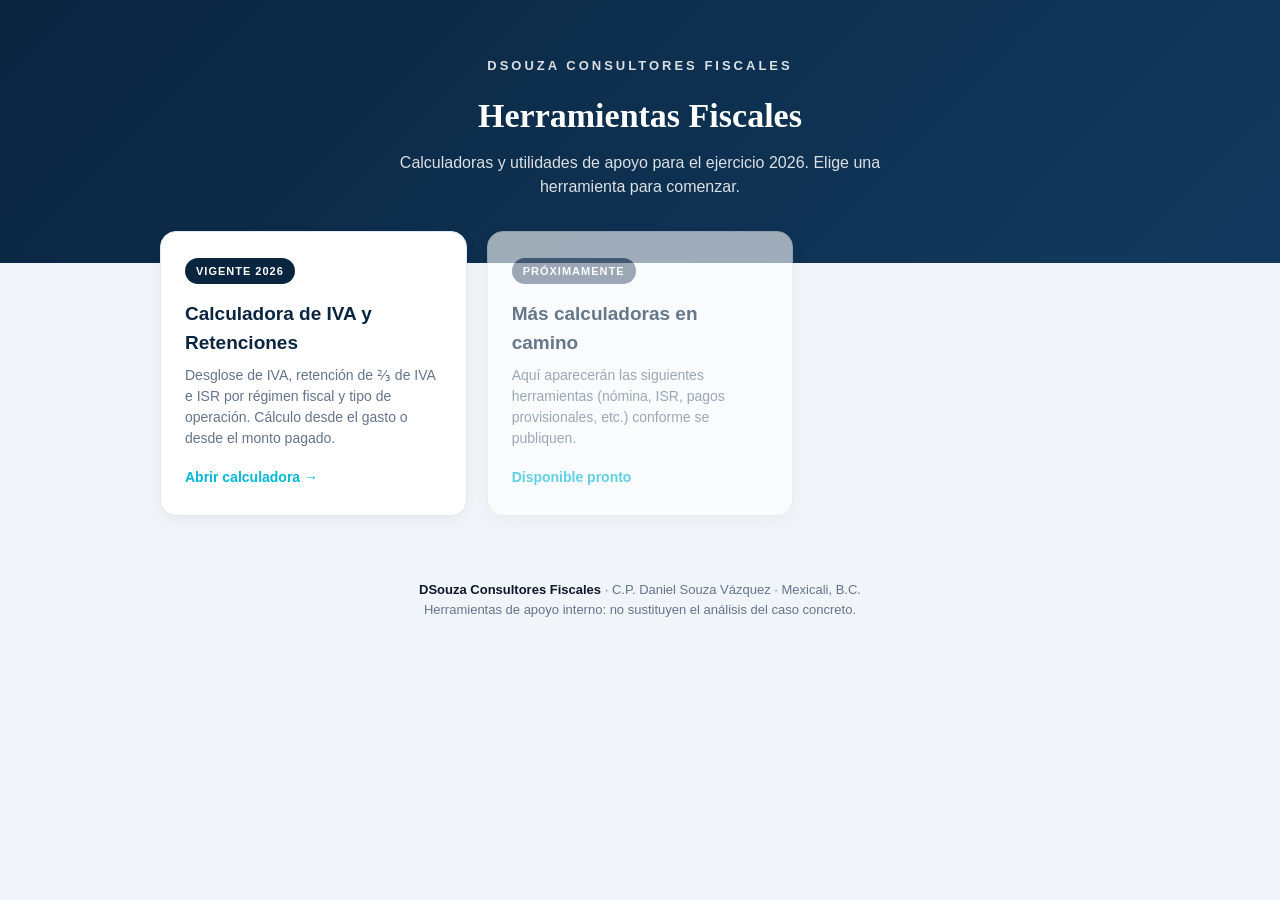
==== commit 715cb407: "Add hub index.html linking to calculators" ====
--- a/index.html
+++ b/index.html
@@ -1,392 +1,89 @@
 <!DOCTYPE html>
-<html>
+<html lang="es">
 <head>
   <meta charset="utf-8">
-  <title>Calculadora de IVA y Retenciones 2026 · DSouza Consultores Fiscales</title>
+  <meta name="viewport" content="width=device-width, initial-scale=1">
+  <title>Herramientas Fiscales · DSouza Consultores Fiscales</title>
   <style>
-    * { margin: 0; padding: 0; box-sizing: border-box; }
-    body { background: #0A2540; display: flex; align-items: center; justify-content: center; min-height: 100vh; font-family: -apple-system, BlinkMacSystemFont, sans-serif; }
-    #__bundler_loading { position: fixed; bottom: 20px; right: 20px; font: 13px/1.4 -apple-system, BlinkMacSystemFont, sans-serif; color: #666; background: #fff; padding: 8px 14px; border-radius: 8px; box-shadow: 0 1px 4px rgba(0,0,0,0.12); z-index: 10000; }
-    #__bundler_thumbnail { position: fixed; inset: 0; width: 100%; height: 100%; display: flex; align-items: center; justify-content: center; background: #0A2540; z-index: 9999; }
-    #__bundler_thumbnail svg { width: 100%; height: 100%; object-fit: contain; }
-    #__bundler_placeholder { color: #999; font-size: 14px; }
+    :root{
+      --navy:#0A2540; --navy2:#123a5e; --ink:#0f172a; --muted:#64748b;
+      --line:#e2e8f0; --bg:#f1f5f9; --card:#ffffff; --accent:#00B8D9;
+    }
+    *{margin:0;padding:0;box-sizing:border-box}
+    body{
+      font-family:-apple-system,BlinkMacSystemFont,"Segoe UI",Roboto,Helvetica,Arial,sans-serif;
+      background:var(--bg); color:var(--ink); min-height:100vh; line-height:1.5;
+    }
+    header{
+      background:linear-gradient(135deg,var(--navy),var(--navy2));
+      color:#fff; padding:56px 20px 64px; text-align:center;
+    }
+    header .brand{
+      font-size:13px; letter-spacing:3px; text-transform:uppercase;
+      opacity:.85; margin-bottom:14px; font-weight:600;
+    }
+    header h1{font-family:Georgia,"Times New Roman",serif; font-size:34px; font-weight:700; margin-bottom:10px}
+    header p{opacity:.85; font-size:16px; max-width:560px; margin:0 auto}
+    main{max-width:1000px; margin:-32px auto 0; padding:0 20px 64px}
+    .grid{display:grid; grid-template-columns:repeat(auto-fill,minmax(280px,1fr)); gap:20px}
+    .card{
+      background:var(--card); border:1px solid var(--line); border-radius:16px;
+      padding:26px 24px; text-decoration:none; color:inherit; display:block;
+      box-shadow:0 4px 14px rgba(15,23,42,.05); transition:transform .15s ease, box-shadow .15s ease, border-color .15s ease;
+    }
+    .card:hover{transform:translateY(-4px); box-shadow:0 12px 28px rgba(15,23,42,.12); border-color:var(--accent)}
+    .card .tag{
+      display:inline-block; background:var(--navy); color:#fff; font-size:11px;
+      letter-spacing:1px; text-transform:uppercase; font-weight:700;
+      padding:5px 11px; border-radius:999px; margin-bottom:16px;
+    }
+    .card h2{font-size:19px; margin-bottom:8px; color:var(--navy)}
+    .card p{color:var(--muted); font-size:14px; margin-bottom:16px}
+    .card .go{color:var(--accent); font-weight:700; font-size:14px}
+    .card.soon{opacity:.6; pointer-events:none}
+    .card.soon .tag{background:var(--muted)}
+    footer{
+      text-align:center; color:var(--muted); font-size:13px;
+      padding:0 20px 40px; max-width:760px; margin:0 auto;
+    }
+    footer strong{color:var(--ink)}
+    @media (max-width:520px){ header h1{font-size:27px} }
   </style>
-  <noscript>
-    <style>#__bundler_loading { display: none; }</style>
-    <div style="position:fixed;bottom:12px;left:12px;font:13px/1.4 -apple-system,BlinkMacSystemFont,sans-serif;color:#999;background:rgba(255,255,255,0.9);padding:6px 12px;border-radius:6px;box-shadow:0 1px 4px rgba(0,0,0,0.08);z-index:10000;">
-      This page requires JavaScript to display.
-    </div>
-  </noscript>
 </head>
 <body>
-  <div id="__bundler_thumbnail">
-  <svg viewBox="0 0 1200 800" xmlns="http://www.w3.org/2000/svg">
-    <rect width="1200" height="800" fill="#0A2540"></rect>
-    <text x="600" y="430" text-anchor="middle" font-family="Georgia,serif" font-size="220" font-weight="700" fill="#00B8D9">%</text>
-    <rect x="420" y="520" width="360" height="14" rx="7" fill="#D6E2EE" opacity=".55"></rect>
-    <rect x="480" y="560" width="240" height="14" rx="7" fill="#D6E2EE" opacity=".3"></rect>
-  </svg>
-</div>
-  <div id="__bundler_loading">Unpacking...</div>
+  <header>
+    <div class="brand">DSouza Consultores Fiscales</div>
+    <h1>Herramientas Fiscales</h1>
+    <p>Calculadoras y utilidades de apoyo para el ejercicio 2026. Elige una herramienta para comenzar.</p>
+  </header>
 
-  <script>
-    
-document.addEventListener('DOMContentLoaded', async function() {
-  const loading = document.getElementById('__bundler_loading');
-  function setStatus(msg) { if (loading) loading.textContent = msg; }
+  <main>
+    <div class="grid">
 
-  const FONT_MIME = /^(font[/]|application[/](x-)?font-|application[/]vnd\.ms-fontobject)/i;
-  const MIME_TOKEN = /^[\w.+-]+[/][\w.+-]+$/;
-  function toBase64(bytes) {
-    let bin = '';
-    for (let i = 0; i < bytes.length; i += 0x8000) {
-      bin += String.fromCharCode.apply(null, bytes.subarray(i, i + 0x8000));
-    }
-    return btoa(bin);
-  }
+      <a class="card" href="iva-retenciones/">
+        <span class="tag">Vigente 2026</span>
+        <h2>Calculadora de IVA y Retenciones</h2>
+        <p>Desglose de IVA, retención de ⅔ de IVA e ISR por régimen fiscal y tipo de operación. Cálculo desde el gasto o desde el monto pagado.</p>
+        <span class="go">Abrir calculadora &rarr;</span>
+      </a>
 
-  // Error sink persists across replaceWith since it's on window, not the DOM.
-  window.addEventListener('error', function(e) {
-    // Failed resource loads (CSP-blocked links, scripts, images) fire plain
-    // events at the element — warn only; real JS errors carry message/error.
-    if (!e.message && !e.error && e.target && e.target !== window) {
-      console.warn('[bundle] resource failed to load:',
-        e.target.tagName, String(e.target.src || e.target.href || ''));
-      return;
-    }
-    var p = document.body || document.documentElement;
-    var d = document.getElementById('__bundler_err') || p.appendChild(document.createElement('div'));
-    d.id = '__bundler_err';
-    d.style.cssText = 'position:fixed;bottom:12px;left:12px;right:12px;font:12px/1.4 ui-monospace,monospace;background:#2a1215;color:#ff8a80;padding:10px 14px;border-radius:8px;border:1px solid #5c2b2e;z-index:99999;white-space:pre-wrap;max-height:40vh;overflow:auto';
-    d.textContent = (d.textContent ? d.textContent + String.fromCharCode(10) : '') +
-      '[bundle] ' + (e.message || e.type) +
-      (e.filename ? ' (' + e.filename.slice(0, 60) + ':' + e.lineno + ')' : '');
-  }, true);
+      <!-- Para agregar una nueva calculadora, copia el bloque <a class="card"> de arriba,
+           cambia el href a la carpeta de la nueva calculadora (ej. href="nomina/")
+           y actualiza el título y la descripción. -->
 
-  try {
-    const manifestEl = document.querySelector('script[type="__bundler/manifest"]');
-    const templateEl = document.querySelector('script[type="__bundler/template"]');
-    if (!manifestEl || !templateEl) {
-      setStatus('Error: missing bundle data');
-      console.error('[bundler] Missing script tags — manifestEl:', !!manifestEl, 'templateEl:', !!templateEl);
-      return;
-    }
+      <div class="card soon">
+        <span class="tag">Próximamente</span>
+        <h2>Más calculadoras en camino</h2>
+        <p>Aquí aparecerán las siguientes herramientas (nómina, ISR, pagos provisionales, etc.) conforme se publiquen.</p>
+        <span class="go">Disponible pronto</span>
+      </div>
 
-    const manifest = JSON.parse(manifestEl.textContent);
-    let template = JSON.parse(templateEl.textContent);
+    </div>
+  </main>
 
-    // Nested page bundles (iframe targets). Each ships ONCE, in the ROOT
-    // document's manifest; frame srcs carry an about:blank#<uuid> marker
-    // instead of a substitutable uuid. Every document mints the blobs for
-    // its OWN frames — from local text at the root, or text obtained from
-    // its DIRECT parent over the relay protocol below — so each frame
-    // navigation stays same-origin with its initiator and a deduped page
-    // loads at any depth on any host, including a file:// download's
-    // opaque origins (where a blob minted by one document cannot be
-    // navigated to by another).
-    const pageOrderEl = document.querySelector('script[type="__bundler/page_order"]');
-    const pageOrder = pageOrderEl ? JSON.parse(pageOrderEl.textContent) : [];
-    const pageSet = new Set(pageOrder);
-    const pageTexts = {};
-
-    // ── Nested-page text protocol (parent-chain relay) ──
-    // Page bundles ship once, in the ROOT document's manifest. Every
-    // document mints the blobs for its OWN frames, obtaining page text
-    // through a strict parent-chain relay: a document only ever SENDS to
-    // its direct parent (which, for every document the publisher's own
-    // runtime minted, is another publisher document) and only ACCEPTS
-    // text from that direct parent; requests from below are honored only
-    // for the document's own child frames, and the ROOT never sends
-    // upward at all. That last rule is load-bearing: the artifact host's
-    // frame-ancestors allows claude.ai (and friends) to frame an
-    // artifact, so window.top can be a FOREIGN document — a top-addressed
-    // protocol would hand page uuids to that ancestor and accept forged
-    // "page text" from it, minting attacker HTML as an artifact-origin
-    // blob document. The chain never touches the ancestor: requests stop
-    // at the root, replies are origin-addressed per hop (never '*' when
-    // an origin exists), and both directions are origin-gated (on https
-    // a foreign sender's origin can never equal this document's; in
-    // opaque contexts — file:// — everything serializes as 'null', where
-    // an embedded EXTERNAL frame still fails the gate by carrying its
-    // own real origin, and a sandboxed child of such a frame is excluded
-    // by the own-child-frames check plus uuid unguessability). Shape is
-    // deny-by-default: one request form, one reply form, no error
-    // replies.
-    // window.origin is the SERIALIZED SECURITY origin ('null' in opaque
-    // contexts such as a sandboxed preview iframe) — location.origin is
-    // computed from the URL and stays 'https://…' even when the document
-    // is sandboxed, which would misgate every opaque chain.
-    const OWN_TARGET = /^https?:[/][/]/.test(window.origin || '')
-      ? window.origin
-      : '*';
-    function trustedOrigin(e) {
-      if (e.origin === window.origin) return true; // https chains; opaque==opaque
-      // file:// trees: Chrome serializes the file document's origin as
-      // 'file://' while the blob: documents it mints serialize as 'null',
-      // so the two legitimate shapes can never string-match — accept the
-      // pair in both directions. https origins never serialize as either,
-      // and sender identity (own child frame / direct parent) is checked
-      // separately.
-      return (
-        (e.origin === 'null' &&
-          (window.origin === 'file://' ||
-            window.location.protocol === 'file:')) ||
-        (/^file:/.test(e.origin) && window.origin === 'null')
-      );
-    }
-    // Non-empty only in the root document (nested bundles ship an empty
-    // island), so it doubles as the root marker: the root answers from
-    // local text and treats a miss as authoritative — never relaying to
-    // its (possibly foreign) parent.
-    const isPageRoot = pageOrder.length > 0;
-    const blobUrls = {};
-    const resourceBlobs = {};
-    const UUID_SHAPE = /^[0-9a-f]{8}-[0-9a-f]{4}-[0-9a-f]{4}-[0-9a-f]{4}-[0-9a-f]{12}$/;
-    const pendingFrames = {}; // uuid -> [{el, frag}] awaiting text for own frames
-    const pendingRelays = {}; // uuid -> [childWindow] awaiting text to pass down
-    function mountPage(el, frag, text) {
-      const pageBlob = new Blob([text], { type: 'text/html' });
-      const u = URL.createObjectURL(pageBlob);
-      resourceBlobs[u] = pageBlob;
-      el.src = u + frag;
-    }
-    function deliverPage(uuid, text) {
-      const frames = pendingFrames[uuid];
-      delete pendingFrames[uuid];
-      if (frames) for (const f of frames) mountPage(f.el, f.frag, text);
-      const relays = pendingRelays[uuid];
-      delete pendingRelays[uuid];
-      if (relays) {
-        for (const cw of relays) {
-          try { cw.postMessage({ __bundler_page: uuid, __bundler_text: text }, OWN_TARGET); } catch (err) { /* gone */ }
-        }
-      }
-    }
-    function ownFrameWindows() {
-      const out = [];
-      for (const f of Array.from(document.querySelectorAll('iframe'))) {
-        try { if (f.contentWindow) out.push(f.contentWindow); } catch (err) { /* detached */ }
-      }
-      return out;
-    }
-    window.addEventListener('message', function (e) {
-      const d = e.data;
-      if (!d || typeof d !== 'object' || !e.source) return;
-      // Origin gate first; the structural checks below (own-child-frames
-      // for requests, direct-parent + solicited-uuid for replies, the
-      // root's never-relay rule) are what hold in fully opaque chains
-      // where origin strings can't discriminate — a sandboxed root's
-      // FOREIGN wrapper still fails all three even though both serialize
-      // as real-vs-'null' rather than matching.
-      if (!trustedOrigin(e)) return;
-      if (typeof d.__bundler_need === 'string' && UUID_SHAPE.test(d.__bundler_need)) {
-        // Requests are honored only for this document's own child frames.
-        if (ownFrameWindows().indexOf(e.source) < 0) return;
-        const uuid = d.__bundler_need;
-        const text = pageTexts[uuid];
-        if (typeof text === 'string') {
-          try { e.source.postMessage({ __bundler_page: uuid, __bundler_text: text }, OWN_TARGET); } catch (err) { /* gone */ }
-          return;
-        }
-        if (isPageRoot || window.parent === window) return; // authoritative miss
-        const waiting = pendingRelays[uuid];
-        if (waiting) {
-          if (waiting.indexOf(e.source) < 0) waiting.push(e.source);
-          return;
-        }
-        // Never-answered uuids would otherwise accumulate forever under a
-        // request spray; past the cap (far above any real page count) new
-        // relays are dropped rather than remembered.
-        if (Object.keys(pendingRelays).length >= 128) return;
-        pendingRelays[uuid] = [e.source];
-        window.parent.postMessage({ __bundler_need: uuid }, OWN_TARGET);
-      } else if (
-        typeof d.__bundler_page === 'string' &&
-        UUID_SHAPE.test(d.__bundler_page) &&
-        typeof d.__bundler_text === 'string'
-      ) {
-        // The shape test is load-bearing beyond tidiness: the solicited
-        // check below uses the in operator, which matches prototype keys
-        // ('__proto__', 'constructor') — an unshaped key would reach
-        // deliverPage and throw, painting the error banner.
-        // Text is accepted only from the direct parent — the document
-        // that minted this one.
-        if (e.source !== window.parent || window.parent === window) return;
-        if (!(d.__bundler_page in pendingFrames) && !(d.__bundler_page in pendingRelays)) return;
-        deliverPage(d.__bundler_page, d.__bundler_text);
-      }
-    });
-
-    const uuids = Object.keys(manifest);
-    setStatus('Unpacking ' + uuids.length + ' assets...');
-
-    await Promise.all(uuids.map(async (uuid) => {
-      const entry = manifest[uuid];
-      try {
-        const binaryStr = atob(entry.data);
-        const bytes = new Uint8Array(binaryStr.length);
-        for (let i = 0; i < binaryStr.length; i++) bytes[i] = binaryStr.charCodeAt(i);
-
-        let finalBytes = bytes;
-        if (entry.compressed) {
-          if (typeof DecompressionStream !== 'undefined') {
-            const ds = new DecompressionStream('gzip');
-            const writer = ds.writable.getWriter();
-            const reader = ds.readable.getReader();
-            writer.write(bytes);
-            writer.close();
-            const chunks = [];
-            let totalLen = 0;
-            while (true) {
-              const { done, value } = await reader.read();
-              if (done) break;
-              chunks.push(value);
-              totalLen += value.length;
-            }
-            finalBytes = new Uint8Array(totalLen);
-            let offset = 0;
-            for (const chunk of chunks) { finalBytes.set(chunk, offset); offset += chunk.length; }
-          } else {
-            console.warn('DecompressionStream not available, asset ' + uuid + ' may not render');
-          }
-        }
-
-        if (pageSet.has(uuid)) {
-          pageTexts[uuid] = new TextDecoder().decode(finalBytes);
-          return;
-        }
-        if (FONT_MIME.test(entry.mime) && MIME_TOKEN.test(entry.mime)) {
-          // Strict artifact hosts allow font-src data: but not blob:.
-          blobUrls[uuid] = 'data:' + entry.mime + ';base64,' +
-            (entry.compressed ? toBase64(finalBytes) : entry.data);
-        } else {
-          const blob = new Blob([finalBytes], { type: entry.mime });
-          blobUrls[uuid] = URL.createObjectURL(blob);
-          resourceBlobs[blobUrls[uuid]] = blob;
-        }
-      } catch (err) {
-        console.error('Failed to decode asset ' + uuid + ':', err);
-        const blob = new Blob([], { type: entry.mime });
-        blobUrls[uuid] = URL.createObjectURL(blob);
-        resourceBlobs[blobUrls[uuid]] = blob;
-      }
-    }));
-
-    const extResEl = document.querySelector('script[type="__bundler/ext_resources"]');
-    const extResources = extResEl ? JSON.parse(extResEl.textContent) : [];
-    const resourceMap = {};
-    for (const entry of extResources) {
-      if (blobUrls[entry.uuid]) resourceMap[entry.id] = blobUrls[entry.uuid];
-    }
-
-    // Artifact-host CSP (connect-src 'self') refuses fetch() of blob: URLs —
-    // consumers read these Blobs directly. Survives the swap like the error sink.
-    window.__resourceBlobs = resourceBlobs;
-
-    setStatus('Rendering...');
-    // Page uuids have no blob here — they ride inside about:blank#<uuid>
-    // frame markers the pass below resolves after the swap.
-    for (const uuid of uuids) {
-      if (pageSet.has(uuid)) continue;
-      template = template.split(uuid).join(blobUrls[uuid]);
-    }
-
-    // Strip integrity + crossorigin — blob URLs from a file:// document inherit
-    // a null origin, so crossorigin forces a CORS fetch that SRI then rejects.
-    // The manifest bytes are ours; SRI protects against CDN compromise, not this.
-    template = template.replace(/\s+integrity="[^"]*"/gi, '').replace(/\s+crossorigin="[^"]*"/gi, '');
-
-    const resourceScript = '<script>window.__resources = ' +
-      JSON.stringify(resourceMap).replace(/<\//g, '<\\/') +
-      ';</' + 'script>';
-    // Inject after <head> so the DOCTYPE stays first; prepending the script
-    // would push the parser into quirks mode. DOMParser always emits a <head>
-    // (synthesizing one if the source HTML omitted it) but may carry
-    // attributes through, so match the full opening tag. slice() rather than
-    // replace() keeps us clear of $-pattern substitution in resourceScript.
-    const headOpen = template.match(/<head[^>]*>/i);
-    if (headOpen) {
-      const i = headOpen.index + headOpen[0].length;
-      template = template.slice(0, i) + resourceScript + template.slice(i);
-    }
-
-    // Parse the template and swap the root element. Scripts inserted via
-    // DOMParser/replaceWith are inert per spec — re-create each with
-    // createElement so they execute, awaiting onload for src scripts to
-    // preserve ordering (React before ReactDOM before Babel before text/babel).
-    const doc = new DOMParser().parseFromString(template, 'text/html');
-    document.documentElement.replaceWith(doc.documentElement);
-
-    // Resolve page-frame markers: mint this document's own blob for each
-    // framed page — from local text when this is the root, otherwise by
-    // asking the direct parent over the relay protocol above. An
-    // unanswered request leaves the frame on about:blank, the same
-    // degraded state as a refused embed.
-    {
-      const MARKER = /^about:blank#([0-9a-f]{8}-[0-9a-f]{4}-[0-9a-f]{4}-[0-9a-f]{4}-[0-9a-f]{12})(#.*)?$/;
-      const needed = [];
-      for (const el of Array.from(document.querySelectorAll('iframe'))) {
-        const m = MARKER.exec(el.getAttribute('src') || '');
-        if (!m) continue;
-        const text = pageTexts[m[1]];
-        if (typeof text === 'string') {
-          mountPage(el, m[2] || '', text);
-        } else if (window.parent !== window && !isPageRoot) {
-          const had = pendingFrames[m[1]];
-          (pendingFrames[m[1]] = had || []).push({ el: el, frag: m[2] || '' });
-          if (!had) needed.push(m[1]);
-        }
-      }
-      for (const uuid of needed) {
-        window.parent.postMessage({ __bundler_need: uuid }, OWN_TARGET);
-      }
-    }
-
-    const dead = Array.from(document.scripts);
-    for (const old of dead) {
-      const s = document.createElement('script');
-      for (const a of old.attributes) s.setAttribute(a.name, a.value);
-      s.textContent = old.textContent;
-      // text/babel scripts with a src: read and inline. transformScriptTags
-      // does XHR against the src, but blob:null/ from a file:// origin is
-      // silently dropped. Inlining makes it a plain inline babel script,
-      // which transformScriptTags handles unconditionally.
-      if ((s.type === 'text/babel' || s.type === 'text/jsx') && s.src) {
-        const pre = resourceBlobs[s.src.split('#')[0]];
-        s.textContent = pre ? await pre.text() : await (await fetch(s.src)).text();
-        s.removeAttribute('src');
-      }
-      const p = s.src ? new Promise(function(r) { s.onload = s.onerror = r; }) : null;
-      old.replaceWith(s);
-      if (p) await p;
-    }
-    // Babel standalone auto-transforms type=text/babel on DOMContentLoaded,
-    // which fired before we swapped the document. Trigger manually if present.
-    if (window.Babel && typeof window.Babel.transformScriptTags === 'function') {
-      window.Babel.transformScriptTags();
-    }
-  } catch (err) {
-    setStatus('Error unpacking: ' + err.message);
-    console.error('Bundle unpack error:', err);
-  }
-});
-
-  </script>
-
-  <script type="__bundler/manifest">
-{"b1a73b1c-2a4a-4135-8ec9-2fcbe80eb358":{"mime":"font/woff2","compressed":false,"data":"d09GMgABAAAAABsAABEAAAAASCwAABqgAAEAAAAAAAAAAAAAAAAAAAAAAAAAAAAAGhYbHhwuBmAAglAIQAmCcxEQCvFM5wgLgVwAATYCJAODNAQgBYM6B4drDIM0G+NAVWdy2DgAWHa2SEQFp7n4/2NyYwzsUdL+SRBSnCRUsl2wsYsac0r9TAebvKGgIa4KNmShjQ0PPW+jYRzOFkpscqCKaiLNCyULqWUp0PXPyMiVPBmN4tZF/ihPJEiiv2xt8oJv6Ph7o0zdZIQksy08/78/+n3OvSMoQhFiIkpinQqFisQ0adZE8bsJbwC31SQs7JhYhTLoITkZCA4YWUY/9mV4XrbXrV56kR9dXuWP275R37gmbu08RBEr5ZeiKgN46LvRny0NMOqV8JYGsn56YCfDGZ+MZb1r727yY2Yur1YTBD6DMT2bswVywM62PnQ/f9a6KC0tqfp8DbyhH75bMi0JALJ4+P7ePFtS8IU7pt9MaCmtWGjtC1TABDmCd/yBRZfz/3dZ+qVRmZFG0mhK1c626ttzqwWmNBZmG7B7AcjGKR2lo1AfDgpgATANgAuj+6NZXKueN3JoaUTQrp0Lz4ecRSLA/1L91xbn7i7w/5vhjCiKCpmCKMm5cg9TypVz6flNCS7wgLdYLPHyzCcHirR/SGEVMA/PObUKlUOtnDrnWIYQK0/vonPRNNnmGO2wYO5rKwVJifb3Y4rfMy+xa4RQNYBysmUo2nTMP7/hCOANACiCYBAE8CRahqDS8jocCMUCOA4AATzJVoY45PdP+QwG2oCEr7unA0gAAMudWe2UFbmALtoxADWXh5R++JEb6qFeLh4uamii80qU+PJUXSow6Cji/8ug/19gRYJcQNBagFo9DOKxwehgBSTRJEnJunQgEr4w4EM8jxHddqs9DjnmlPOu+sJ3/vDI/or3YY6Hw31twK7SP5ODjjrprCve87Uf/esp/IqNc0IBzrm359+bBaETn/0/n4dLCiGngDNpEzCr1QAEQ4sqYiCJHLXyoQqplFIrU68cpoJGJT06MxYLNhsuOx4nmAIiTxGhLDUyiWSTonIRkMklV6BOCaViWjS4agYQIwYTJisOB75kfFIMFmJ9AmSGSoXSMgDwdlYipIpgGSdYGgiWWYLV4q2HeetL3vuRfY+CR2PnCRS0OtCb75SuYzwwA/3loyQbBGXN0uPIlTNKs0dJZk75KJMNIse9fERryjWDQydDn4ehHgI2uX3HST7Rf74L/9DDOnhcy2g+9mwdyuRoNydu7OcnpFMFIozNYSakhexNDLv1t63/1dDLEZ7kdMz3iz3NQTrtUpLI5bJD+mJj512dIyRaMLx9Uz6uUeTgM+xc576oqRVP9W3s4fPQri3kaPLrEmXrvHpP8Nf5KoPocyB2x2kfIvKrx1QiS5xCFcqDkUSODKoQXI5W++HAC/fvVJVDPD4hQieHAQDwMQCAfwDwFPAnEDwB9APQioP2D+FdgdqkLbxug6gVRNHTWwnJ5ahX6VAHTfCOYSkwWgVJsEMKCSRkjDQlJt9uRZYDx/r3r3ParoJOrJEwTMPWoYYTtHYktXa/7GSmILOaE8dMQXS/VLPqXMJzUp2PrDwWc4aVerxw+95tNQmnUjFJa0LiDz/3JjeMalPvKl8S47ARKCxVc5had6CQ1RNpslrFDYMa5a0pRp2UPu6CXNXfwRBG9r+ksoXUBM/j2hEJ9FzHPNMQqxmUL7a9gkBuuPM5WCi+kG17e9j/WliWV8YNDq+9kUp47ngZ/x5+49hF7kop5kK81p5EReQNT85oENMiLLe30PBUThle5mq6WJ4vyj/[base64]/2Dhs004GG6/uFl8oNZqMkVx0pQPJZb/8cqCB6YTD4WEFZ4Z706z4pyIkiJPWHp7aGfz2ekrrhi10cy0RUvYTQdnalXwbJXmmCVyxBZsxxwyfgbZWKbx6neCockTxrEVksZnc+QVaoY3ek9RqHFCDY7yLO7Q07LH9bJsVvt4sHupAF14zPr38w36SYHoJdltyLm/luFvyVst3e6+RmYfsxH7QC6vhCq9I806rGQ+eW7CvAgZdp5MZfuG2v1K90IJFR2M+eSk/uQGBs4b+kaa/b4iVAHuGXK7qegrzayL+s+sfciHIgb6e9u+R5XFyxxmfQ7156Gxy19LaPSyR9TsXenjR+16PmGcN5TdKldNq8/LGLVvpV+r+/JClZl+Hbdw6UrCQD9IMsauNnAv8MPZU3zkUKSEE9FLHMES2NRpIQ0PxsB1CswJa2h0ulRKstgs9a6EDDCw08sdboni6YdaA65N9NLrtJnnRXYab5IOT1nr9D1/GLw72JbGewMBx1L/apjXT6xopZSwycXF0760LjKDtpNDSwwrZYNmieGxmg0J22l107LJ/0zufBWNnyey2a3ooSByRSOIN/fuPRp0jUeRDHr9wGwJEtIvSbKnNUEOMIbolvbC8+enVj26QBVGAfWd53/z1PNypK6rCTnBu7Rw6GBQ0+1BVB/jNPym0dU6uUa/v1rYOvVtRXe9y7R7Kkn3JRj3t8NtT85f91O8uMCIl4iveyJoR7n+VMyXkCEV1jcapQ+VNqt4OOucpDxIVVRtXJ2b8X2htsWoz5EgeM7vCJE7Qd8hFhQWJRYuG9utIVc52Z8vSWbMo1GF9qiQcI2FzuemvuEjaeBrCfZWO1OGIqb2N2Y6fMIhl8SNuvwpy79dzNkRhm/IFSI4HFlC9MGLIZ0B4Pk+cbWUVzEihmhfvzYOUlZx93hax5ouc/sVN1JAiCrVWLmt1j/XZCQSK34ALd4NDicG1sJSf8hVLn9qAtZZSmIZ8PpLtEcDZXhM6OZN6nhcWZHv2YkglmnpcgbeF5PrJfkjE3izMxz7elFknHeAsfe+Z1vBZ3TXSca7pB+7NR6caPxnr/ETCXGFu7B2fZfwoavlLjaofWlAjLjkKHZUcf/YgylKK0ErjWdPnG/TpCyR0ciH1vAV6Q/r8h6uRl6ywxuCMABSjt64oeXoRPRRgxOB3LiHE/b/P5T2DbyMZtqkpB74GcZZKSqUinZYuLkrfO9MhWrncQMwRdU5tiWN+yi5AMn8UHmkoZJYiyRkXC5Nm2NyiNWtO3vfI0VPJXFENv7iOuom6vJP23jCFgyoVaovaWMOQ7C4oOPShsHuPKiir/DMykSukFqrr+3qZhNRamrky/t+maGxT32FvfjYd5cmIX4qZkSm0aacTcYh1qyK6+BVtV0WVVE69QpXTe3jnSqK13lXFMjv1FGM+NKtH7GdAV17byLq9ofnb4O+MqWX7J7fItjzfL3uaNb2hc0HXsBn/hSUtz4Fi9O3/VySODTO+loFJhl6LVeKo4tnS5uGHey7OlJeMKGNxRjg7nBGLK0ecwb+bhL9j7LuPe0mmD5gX6gSfm75QfGGq+VzJujDYCpH2fMq6q6n53fSH4ngSBWuiRx/rVRVx5K/yogqLaEsksz1oRE6TlC8v9PZSvSxNow8V0ZLvkliOKmXAYHcQsZCQuSTCkJJ0/TWyb/ybfAnJYuEGNXYWO0azw3xFFvguRsJ6GETsvFFtNarUZn39/s2S8tyikiJqed2E8vLST+4wAZb5YYMutP+NzneQpZPjKEFrpssgLSSz0DWKoHsfSMk7OPH/9mtDjT5YJtCOpVAMPTJ8AvW1yDQiOJEuEyo8qG1hIJEm5oi5aHH371ATS93R4cVRpXoR+Sd9/5TCCrDuU1OmvX4Md0XeIWcUY+PwQ2kfkjdRzX8kWYZqizoJ+R2DcsNP5iO9Py/I4JsOxZEPIpQSgT4TTrLV3MRv0iLFoZ6iciHlhR0fx+2VY9oUxOFr9ft9rY4N6+XVazgQZ001EqPr0o5rp274tl3Q/ltASt01IZj4Dpsnnov/kF3uluI6cta9FpE+/kF794x7+qsSpVN91IpF0RXueb3+sORvnrwFzPeRq/fDhCRj1d3LI0qdOmPIHLS9XnLadlo6Kv3wC6F815Me4TnU8TtGwj7vGPpMN/1a2JoEUvXpP3Qrhe+jc77+jdljK2afoK9o3lKr/2r4k/1CvZIr5aa10i37inoF20Yur5P++rlrlpzWM/HHp6f/9oVi2ZOdbtZtd/2ODeuI2OeTn2NX9O+jw7bfJ/2Vsxh7n/mcLD1zBfv9DL8hBhLX6uCSYJkVrzyjZB9napiD0rC86+1nmYfo81lKuwif/ExYSsttMBdTTdRic18eJKnkLIDVNZ/NQXWka0QNeqf+O1LTV+HoH+xtzP6YaxjgakhsjW7Adpk8/sqlaoP1JJ6+rs124eXyq/r30cWTtn/Il2RZ7FCXSt3lgo1/kRO+mm8TGI5uD+xvspNWCFasgdMj4W+3Yu3ykoUo/YebwpsYjnmFnZOWXe70WpEpqJzKfix/GnRNPFP1RzMNmFrx6XOrhD5YItAKJIsFkh6S34y8y8rvlA8eBEiIVxR1+QLqm9vt4cOq9h9zrpFbH0wV4OM4NHU13TwvnvBlHBn/NsV8R/Od6vwtmN1jK/Ym8abKpUunzoj7/tWD7kj54cV8/JYIrcn6MNj/oJKf4r4dXSPoQ8i/kG4eiCK+LSXj74Zo7p4Pk/lzhuMvvwBfO6mFX8Ac/+55AeFvKb9TnaCN4dBZKBo9/xYOn4Xx2Z9KySiVmbp+fFiXnBmzqvyTc6aHtkU2nd1xbNrYLJosNT3pXi24YCBqAtRh05sDzdh0HTgRNbCgFhy7smEavlSli2Hqhq3rSY71hmHbT95P9U5sgWGYpB/WLbB9hp9I13ynOjGpjSdPkVDKYV1y2EFcSPvqnn02d7Hjzd9XAf4Tb+IH7sZAw37dL97/Q9rixBHm96ktnVgiXmgcGyQOt2SYtdO3X0mR3ge/25y9MSEqYWP2FW1OafdQ/iP6CD8gBRnb4MHZpVr6y5mjtUmFzbsmIyImd5nQ+RMdnfkSDCe2pkhTJBEPEni+jPHHB6+4svTlAxcTCgAEAMAAz/8AwHd9MBAF0DnJCMDiUzwA5suTTrqfpxB4xdwFEzAKBqpYGa+6m6CHeauZ+GouBuQQE9EA86sNJzSFYDEsmGgiF8XwpGFNrJxtmGx0OJ1XFaBh/kJ2hsR01XqIW6cNGkOwCN7Qg6oT5sQ+awDgXNfR+ndHSz+cBQA49eZrKSB8TJxGBADRQQgxwOl9E4kA0ALMDUXQh3N0xkN3ixOAnjV6QohKorh58Rhg78QWcgkT/ON9iOEABkB/Yh0TYCoczxi9JPw8aYfQE4i4rgXxJTS/lHZuhF88UrsFWK1DwFirWVEeZO48Ylc3CnZjYvWHDgDxEewj/K0M4NtpDOJl82e2897uiAJsVk6ZP5dH+II9fxtIAdg2Cs4OgPU+A6DvCKAaiChSgK7ldZj35zbtxNxT1DQbdXyb+CmcJuDwSLwwA/7mFK4ROq1iwuYdYmC+7x1IRKHJIA4tAF2Jx7eGRrCeRyqoKKgGt8k7xaMp4tGGoDBuTHiwIXcQx4a2I1nOIocnCZ2CtESDlGRQkuEGlJWebHtKKFH6raUVWk+QqIpJCQhGTDECBFqpykmF1on1Uab+wAllg8VI581KfeMUJT/oUxEsKORh4avXwaxiuwfgiI7YARgYfgAgVctLTYPZN2LJMRJYuCxZzyKLhCKQgpohfwTGxVK48idMwX8PNNnZc0TqyRLY8UmgiKj9RDCY3Nh+BMFEFFjMXe+iCahJSN9HAPySkjHTCkiDuVskt5nVIGTxGE4q/[base64]/CtYOIMrS6GDIaiSDO0VpTarlUb1+NyQ/6pLgyXnZhsqtkcvuqR7awt5MFGmvPV3wpqeF1KpM8ksxQuhTcFDKvLqIQo0tvnDoQQL9tZc6TsmBGIiiozEvZ/IQATnKgDCARSRAVuLCK9MKpmXnqXz0dnM3b7eFG0+CUhoFhQGMrSr76z+tRiaLRFyLIpCvV9Di500iNY/t9ADasy0KyxGFYBwb6mMR+B4YM7Xk9neeIX3pesFrmWCMu6ba3S7lAjGfEwMc89iPAASwrOssKnnhTvQsdWFbmNg9oaxUQS+BeInbTxzwWZaRaQ9pOQckkEiwV2oTIeydqjS+SkmZ8TOEZXgzP+R+C/+H+CJ+6r7Bmx8MPgJwqpUISMk3LtiycIrEk3aj+BPST6RYZOZRcUhEm5G6OnOXwZVSXOd8/VyXGJhTVRDlqqVr7lt2Tp4kGKSFCcgVoBaKce4fD8zas5Z7Pi1k8nafnd3hyhWLoxzXR/[base64]/AG6uy4w0/8npTY0gumqhhEx5hRLAvBdjAp/KMTwNRk+auPTw/NVU+OxsdfSpYHLfXR2IaMEe9rt3hyBaSGPa7rLVPaE+Is0vYRWj8U4MqXgjw+mLeZ+VgMxLJ6sz6nkIZ/fT25MoWh3Gw1XQPDDGPKM4XJvywDYmU9xWLbbNqrBE87WsoADR1JBp0kbR9A49IqGd808GoMYexjkVdaMyR6iiLUShbK8/xvhL4Ttl4Jc7W7UxlM07gvDI3eg0EU0TqXDXboigAGnwbAoAkgEbFEldFKkpvIxDhQRqs5SlYaUc9cSKzsSEt2T+c5ch8sx63hgRR/Rlj11nVSzJM6WEVgOWr0vbo5I4HmlpVPvhQ3+P+ad5uy5+rTbh63m/VX69rmK9/[base64]/+oSzPGl9iMi6ZBMT18HxYiSN1Xk6CzC1q5pZKahOCZcPDA1K5gjYDxJ7/e8xfgtVrTYidSNbvxIRxndgiaBzx9Bla9q6v3c3BXz10BBKpoXsO4x4taek9meI7BvAuVDW6EjLZxjT5PC08RuX4J6wBmoG5xg153NaEuQoPjop177IEshxnPk3Ztvq3q2JFmJxtd4n2xiszHN0ewfH5BwHMAAbrUjJStB/3B+CG61e12YVlvtbeafNNBIIA5czxY8ic0fxHvod5H3DLtw7gfqUb+//7f1MXcQLggQIg8H1vM9oZcf6+h4S36yabCbBCDD6ckBhPBxjIhgU42IhFuglnMAmdyDKwIGBggmCKqCgDHzQj/[base64]/AmP5Z2YydVEhp1GVRaNxpDIl1HU4VlE2Y5VAXkZ60AEmnTBmTT3TTlN/CrPi59KqJ3I84CvrOPG7X/[base64]/IUb2H1lAg1DXwahYITJu4LzlSTYBr4mRPiHj/T0Dg1TvAUN2hjiBTEoTGSKC2EW2OewUHCzIIJ4LCwQiRCTQF/jQJBCZMxowgSIUqsAEFiBQkRJkKEqDLA8w8Ezyp+PH2B0v5/biP/mvwfHulr9v/9tCPadOxP5sBGd6C3vc3d20OvRN+dOV9GXM3m7MLrwSYSwNIvEAlf8PrEEMafn8gZ+y11JQD8ix/[base64]"},"955f6a97-448d-4d3b-a6c2-edfd351c66b9":{"mime":"font/woff2","compressed":false,"data":"d09GMgABAAAAACCkABEAAAAAWQQAACBCAAEAAAAAAAAAAAAAAAAAAAAAAAAAAAAAGl4bgSAcLgZgAIFgCEAJgnMREAqBjySBgHwLgh4AATYCJAOEOAQgBYM6B4lKDIM0G5RPZYYcbBwA9rPmwCgENk4EZtiZKEolZ9Hs/z8lN4dgC9BeJ9mIyEKzXBgehQIX0jEF0jRbC1k52w4Omg2rlipBrC1mIcqBV0Miqfy0lohPYegaQgcOjlpPfMVD/YIIl2K6MUaNySnb/N8veNQLXd7aO3SXf+ltRkgy28ITvdf3p6r7As5ccI3MmpmF9QB9Auzk0cifTr+ekAChJ4QkMGAQGOfvtTfl2F3IRRNydf3lotz6Qp5+i+YuN/0O0DYTOTAwsNCmDExaqg+OPODIMjHXzdyXiw5lpR+d7rPdBt2F4yImZCHIbi/wqEzSQO5haSLdK9eXtDPvdzLrg9yyaLY/YiUH/r/T1/c0yL3S+YiHwKTdluWRRtnu6Qew01QCpIvNDdgCaEGiM8mkoSHuc5wPfi3h4yHbL99dibZAOEklK/WNqHFV5BwZM/FrZAkQ1GlcVe8AxLYI+Pm1Wp1/JnOIRZNkoVij0sobsS9rJ26zezaLajqSaojnmlBJRKKWQqR5IoQuGmLG/1JNW77/ucRZlXFh6FBhoNC0FI9SrVwrFzW5XHEFAv9WopQpOsR48OJ4TE7pXHQely5jaqqUeIA/llf1jgvMqunsPl7FMmmmA0/wmQyct8juSly1C2nwN/OXVG9iJ+EEqhQCpHHiyHXbe1/234gAuQCAkodgEDwdQpMpQps5Qj/[base64]/fwcrUrKMoC4CUKsR4KGAAlxQiiJTGc/G19IByh1vHp4nDlaxBbantdil9hx7a4JAnHzC93F72ELLsLA9297y4bpOd7QNMuJvZtfi3+a/[base64]/1wN6e26tusS1IiLaSUKTopIvMzvVj7TmZuOh7al48EqnUkPYJLA5fCw+BRff2VfbtE4QxeyMurdtkNkLTOuPSzOCWo8dUX/TVqRoymaSxPAh73IPxZM/lB/Z0IgVMfr++klyU4UzvlDQTgz671n2RReqfmktrIl88us6pSTV58kea4MHVBgV/P3ICbJVNy1iPHD1jv340xdULuKDpydNB9hx2nyCr2+SzwdgxzvWSPVMZBEMm2RTy41gBAGcCpPbTpLIOkJGbAxKQIYvIaH0k88dsQX0FqL9R8/7qY6Pj+CRTK8AEde2NvjebHoNW44N2tYK+91RN46+rUFFYEvvZ7uQqr+m0wWdbPvFsEcb3Xq2lHSljjR23sRKosuWpb7OWMyvEWEqZmyxHseKWK8WGolNGiCAJh0vV7xnJuV1nZU/qWKBgKOZ1Xoj4aNDaBr1oz1NxLvurjvi8FamwcsaXWeW2rxRj9uHOY5gE2HMcfYg11A0DgyroKpG61qCyyUvfwvk8Nk6UctzSfjPVWA3Cg+JdlGujnafSoW/[base64]/YcGjQOgzNNhI8bqo/DGLRhYmk9YlORTToVB4GM+ZG5lhUrsSBgNeTHa1n01+XxXMDA2v9/[base64]/ixUzOfc9E2Dl+Uw4cv5FzQplmCWRQGIUsz22VKMEg85uk+N0FGgQnFryf2RPokJ+tqKu/x9S9/jK7h5pBcfYl6CHQLWRURKyrEjOpb9K4Xk60sijJKjma3aTpuNDBZpyi4EGv21Fq2xIKqm/cBDP4xC67EenQPt7UOVZE6rJZxlyaVyhUQzkp5yUaLPoBqF7XGOp/w2/Cgz9G5Xm890D12bhWye7H5p2iA396wVamYcsxMu0A4tXmf80yf00qqAG3YEPwNLRQIDjBa7VbjirlQVFsnpVjxZYubM5Uzy6ZoRTdsmcz2G3ZI7Jl83sjZ1qPs6EWJi/JWSSCzPO9rXzYThVHNRcT3JvjKXTE85MrGy1VHMlcaG6KOBdzcGRV50XmJ/oRTRHkYxvd+wBgQS0Q2jC1QiWFC4pZYLOv0CHzh4QUZcG3l+PZ5YIB85NvenWLqkzdE45MGHjm8NQwKB+U2i9tI0wwvUtcipqqqsxaogI7FGU2uKAVtfHbopsSNvIe+E4FhaYzDbbgScLo6wyMehdXIUk3iCe2UT7AMWGebVnMyW9DKjlRyi+mFh4KlD+9J/E8/xOHL2jAPEdPN23Bc1rbEG7rI0fsF/k480DLCRSVQGPh42b3iFRufm97R1WUYu35i9HrZZvQSusGHo+htf8WL38puF1zQjADew/n7f5ELZCADCSggQCBLOfhtqjiU3UpHcQW+cNmFHg91XwtmkysWCItjRz3NgHrGZxajxQfQXlgR/F+7YqRGU5NUSTNNu4erlPEJpOc6DDbeauf2Q0EIikYRFEUKMDia9+cHNjC28NaHtHcfySlq06NN10uQpuQHZkYXE+JggNepcn1LqYALbdziQ12xlzLT3cvnr958fzpU0VpegeX+qDEpm45lVlD4W2F9b99tnpDa/D6PxAd3HpQ+BN9hQqTp2fJrCE7pOsxzRtkC/4WcRQ0lmu8rObnJl+fz1ajA+s7iR1uZaljUKdoaiyjbUydtAPM0ECob8vKlQASzGgBBAbgNcLqWSFYla4ChbPVoBEB3ccFVgW/gDklY94QHt0BvOCxrpLg+M5GkaYuJpEQYyLQ0cAzBBTIL+/IWxnULk8zxU1p9syv56jogvWxsErFwfHdDVKQHJVIKfVIQGcDl4M0iJREH69xeQXFs+n4Pc5wXSdifUrre+QFm3ooWTQcRavT9BvmUW8R8IRb1Ke3CvROL02rc6fOj5mIJdb8q0ar7U5Op0L0bjFV+rkHVyuu09kgBolRqYQYQzC0Mz8/JpESoyauWmW1IHrksKuy4wbRMEI9V7PezDvNxFnndm4Jgq5mqdjY0lH67YE/i2Hcke+k1JammfmG4nawqxVkpI5HRRSJvJlWCsrU4CvvPUbTfHu/5C4m+i9sSkocgMhhTPpv/T+NDTsXCq0A32pfuOB1NPxg1wnwm7vrjOqFgi2v/GNzvmN8Atjnuj8TPv3HHNdbk1sfd9aynAj8Utw1+YM3EbHJxNr76A+TjVBLNdSgrqPhftEJFezOZq6CI9w/[base64]/PX+9wVq/rS6ZrecSHR7ijHLzD90jLdikHZ5SLR8wqb/p+JNEbCsE3InKaNnKSe5TJYR7lnnQ044IL1Inp1QuYMqNFI2Pv1OJMeTQ19bEacnhZpB8Z5VEOP2WlK7QGkZiegvL0eTQN9VAtJbJ8IOYYHkFG7kGNkEQWsqV8O4AlO1wp/xextx0heL1zDJg7Zl/vfwdZ8Kk7ee1qMnn1GtmdXsHyN2Riw+rMNPJQTW2robW2NfKrR5uvf0jwquBiNKyQKkAY3CXddRHYMdr8AFgjXUEDLNFK1OKKD3iOyq69vSrV/ufTtuE4SIPYRJ5vG607IO+OMzXAvqzpx3Ive2pjhQ+jxigMnQKmlSpQkqIyETkk0SANbLXCBptlCGxXGHU6QcIMw4k+dJZMC4ojcRxwdYicQeR5Ftbn/iFrvkEtpx6vP3v20LdkK5FAtJEP7xpYj96hpkzBgjKV8Nf6VPCoacrxKjT28Bi05JWlF+KB2rVvhbAzbvkMzH/+z3mA+7XOW0bpu+739O+5Ze8aeLcW9XOAY6/znrfKZtz39BcJOLiHXXhht4km0M3WFzTRGJtVq6JQHrlHLdY1xeZRYjxrdxxSMMqfB3hBpmHUGQii4aysNVZTk4HFYw/0oeF3B1Pv2Jc9kbO1FGBdvWd/VKgWVvno0TODM/DqSpX881iBNisoG3cB8NTkzDHa/iLKxyQiokUPzsdid3MXYFJl+rDj44SOxa9PlWkgiIbf/fddGIBn/p2BB8Po7XbG1J9TsB599371i+o7U7BkupPMbbzfyCUX3y7ZS/fS95bcdqLQmS/V1s3MFi4WS2H37Exd7UuZ6L/0f+07alb/0P3LaHFNnm/8sg+YMfXLFMzRa7ft+h5zZ1wdD3Ga4evwBUZAItbXkV6GAXguF61/fMPD97WA733FHwJvH9JU56tg/8G729Vf3zzX7HOZzB6H5Yu3TzuV1kKjtG+YTnLR8E3XQf7kHnfjtOEuDMBjg7mAg/wvX1beNh19qeHTbGftyf234tVYQGXlOXbZUkpgRXNEFTkpUNA73w9IQMn/1LUW13p1OyGEgsLf6gH9B5FMNcEzPt5Ie3pPWY/NVtaz5+kmBSHfdpYepJ+15RNe/n1So1XCNuT6DRbwuVmv03sQywwAP7MMXItfSeI57o61U2lEGrV9bDEymYI6Xzm7JN6fSMT7gxmzOtZWAUewlXUaH1ozuQFijyCCfJ34lfZn9zwHjjg+MW3fud1UMZ51yakHWp4h/LBBh2sSEqc9e8EDlYcwY35JQ5k2D1vDsXE0XrZVj3rhtYs5NLjkxwW2bFdcopHaJitwzrkaZBqK92msCkkZWyPXRyH/htEyhlKgFELNc2Y4PTzz4GAMgQzmjZhPHAsWN3WQjG+7awOWSSSc/xymphlOr8Xd54izZJztWVuS+X4xBvm4wvOcApLVvY7t/22JFNl8dfjJ5cm8XRW9VFWXmlVPhFSJgtJozsPrpvvSCGKbvJxGRnJHEH1K10Px3CN4U1raUGbD4CKd8wvPuXlfrq8Vu1HiN5wdfGNlXCgEQDBXfcOLeJ9wFae4Op4wo2Bzliqos+kOkF4L06afDqWRkf9G4B4aPjEtPlOMOT0O1yJ11EoIftnTyNOMfGV2lNYux/0XQNJIgD5pG1k1cl8m/bcv+920hlmG8LaxYfzU8EHo94o1suLfeZNbJbyLqQAP8jt3dA3i7cO2tG2JbxKpOPOZf/BvW6fw1lIcE6xsLXsxOM2te43ssJap/Ab6Bt8rMxzk1+oCVNwLhNZ8GebqZZMXLsCHY1+Go/9H05WsQMXMElvaxjGjQiVLaFp5dUeHorrZUjI2PFKyudmiqG7XEfL1uWbFeUWuWZ9PePNFtKpVJ7ee/unfuRgf4InaffG+4B9ppG35wJf8c7Wy9cMHWFsFZMFW1oHF69EdY9CrlClYEQ2dm/2p6tP8iOj9daEUzNfjBbqsmHrT/ZtCi91hNtudlrWPJyF97kiJ7cYD9HFV4c4kHUNrpmHoHU9t6I/Wv3fkLX25s+4d+UofP9nDITN8g3TDE2gr9JzlE2AXLrCEoDAFzwmjLdyLAMdPh8ZOOC+t+Xc65Owe9ktkX1Q1yYPHTQq3mz5hjyCKPeJKbgmy+dNW8mexgcx0GPTzgFfLSEkizJ+RWz/dXOLg4KebszOGh93rsm8sGniR0oWvx0F0ynjhSuyxE/YUV+ClzUcjlfD4xTXiPUIr2cOxVdSf5OfP66kevw9V9POJcOwash+Yt//Sg1aZbfJtryOv90k92CvmchfSl7ebls9631ZomApBbUrnQUYOQluhgy9juhdXJZzJWCldrokt6uq1L/Vr5OvSHWx4uZe4q7SgdBfxaec9uZbaWToeckpHoaa/GUGOgEdttbH/XzGhJTT1HvklL/xyBGF52h/vxIr/SXm/ldax6GL9OsBdOXe1/P8Pd5SkpkPACf8rtpgCCLz/3w54v5sIMGPJyDGrVFfj45s+gTM23OOcEy7TfgXueu+WvrJffU/xO9n0EP3H8/RdkElCCRYImozdpnc8DrnmQ72PagDr13yctuAPs+OQyE6WpV9GL1HGBWyTsk0/BL9cCiD07v+vAQDYWvklXWt7PX/bc9LUCQCOxL/rTAs5iug95iFAPs0h5NHDmJ9qk2suGLY/tEkt+wFtIQbRiUZuYRl30EuXrjXXOSYTUMPn7/p/0U4fZ0HZ5ARDhSpcSoXSj0jIkCQN26SpVx+KvAR4s9SQcsZwKpE8eZEN1vRbdPFVFvPTnnBLiVvJj/4vlSsD5k4SLRoc4dICl5JtitW3H5vrrP9/0VYfZ84tyTZoPT15JvVPyt+a/mcK8aYZiDBcNFo82GHFgWcccDxwYON8CEBdpBxSHdAPGAO5Kay9mOf4FC9sshmLIKY6rFWmQGE1pAjK8HNhCY3wl4hYqMZ1Ko6FFxEzsjh5iF/NojKpH8I2RwAGmojYGJvABJTi2pii0ahAtEop0mV9b1RCriFQmGYdEY5pqggZztN4gESqREt+rU9Yi5SUE/[base64]/[base64]/[base64]/Eqi/M2IYDyil/WjIDgKEBXY82/[base64]/VnW572OtJ5MU6IwWjSUq4PdhYWlFLrd99mZRrIdTO6UCik/NBqBBfqCUmNknV6xCSSX/vpphinZKblIRRetG0t2a/mVhLYSGVVGrNXiyB4SHn7MURTy4mwtetHxzrySmsDSmrZhSJsrg3KyHCOIQi8Ql61uFQZA3Ib8G7mlVZdcBgEIA0Zt/xE6SYcDo2pDkkCMuRisx1HW2AiywenxEY81X+pBALeY14zuPxWT97f/UCF8/SRO6sFaDphlOu7wUVLUeXBdq78V46FFhA28vbz+fFmrhuzBKlAHKdAKguWRb45L1rlk7uYjvvS3ahbDcx58vQzwsbvKZVIR2h4/[base64]/IlXQnSGwP65+ks8AWuVY5O61XbEnLgsO20foZxs0mY6tAoGJBU0m9bKFGJ1SMMOD8/[base64]/NVlfCNq/9wcQ+yhzHkv/KUbTrg8ZlicfqLuqP8l4kYXWLj4CLHydVbZxNB3RDxhkMSRpxQg7R/qhyrWADDUDXyiTlWcRUY2dV0jbntsC76MK88zGhjbAAQax2P1zz/fZCfN/IEThsvMWP/UaBmYTXSGpdwWNOICJD4sblnQiFsWDRsrSSWpJEiQrDUhatD5vMt2ni8KaiRYs9R8McoglBnIUgaaIVJPylM3emVdbZMgxqHhLEN3zRgbaAjDWg098Q2guF0oPNlGsAJwKcLb3bBJTYA7jDvJ7Q0AGXc1Bq8oDjiNRYKXG2eKEcWw38U0U2YoWKBwVZ2dCVKYN5nn/EHeX/[base64]/hwOtpfm0lXWylmTUHZ9bviRrdhdKEY/BU2HJbDsYsHhEKi9t3SITCFimu7M8r0AZDwsTO3TCHWmckXeMFjnpEsI3iEnXrHVGmxAE2MFr0dtp5tojGAVLMaEcUFZr7mVQxm/3bnVixjSTJVHRo9vbJCJLvxs8KcO1mvlo5ienwJd8pTt5kV0qJPhqQaShrRQSE2kUXWaktFE3QZA9wUI5cL3IbYAML5uZHEjCBOgj9fQMq1QRUdB0dzGC3VAeVP/pTumTJjm0T2vA+DVtfJNswR63J1eysyvzQyv4zv4bJlnfgyWgv8BAsDz+83hKFRw9huPzJcA8McZOgYAf9338O/f+4f1urNBlpJBFnp3Fv7GjdMaFEr/boDw/e4zSwAJoIQYISBQoU8ChyW0Cwm4IMINEF7AQKCHWviH0I5KVKFVyDihhAb92AACVFKHX0L30l9NdHkoRyMkAgQXbSLZBSyd94JDGBIEQg0iHHBjLQrgRSZoozAERtQAfLGXA4hKtEkVBAyxYkgugl9ECzTJBqhUowhGKzLRCa7ITyEy2icPIS/UWuWFqgyfi/9vC20oQjvsCoFecgG24wFufug6xK/utihlnAP0xwtwZvyJ8gIsAkA2KOZqDAJksgYasVnAAv++bhGq/b1FyeflLYZBPtti6fT6ljTK3dmSTqttSX59N7DO3C0aJrTx4W+JGdXrJnN52OGtJIn/3WtGdaO7CGQEUTKBJSUsZDJk0JB2VyR0mycpYpRTwmhlferxJFtssLWaI20caVOPZMq6vZtXYm+b+VzRthIV6w9bRGvazQNN3sqrm2y2U1elf5Tuvw/r0DksKYlUuj8n101gNtGdX4e4DrexI95FLOPX3MX/G4wJZSyQjpGJjZ2Tj1+9qZk1SyvrbbLFVjvstPdiWw7pFVXTDdOyHddzXM8PwihO0iwvygpAhAllXEil66bt+mGc5mXd9uO87uf9fgpKKmoaIC0diJ6BkYmZBczKxg7h4OTi5uHl4xcQFBIWERUTl9ClW0+caQtVrz79kgYMhvlC/srhqOOfnMvgO2+wlwXt0xONjL6ZMVKEwIqomm6Ylu24nsI7TNsiIiIiIiIiAgAAAAAAwMzMzMzMzMw8rG0MJ5hUIYjrmFbhGe0qqlfTjaFBYY9ESkFERERUVKuq6tV0g8POPf5/bOh1/O1j9W/vF/GL9yb+CRW1f9fNudyj2Ly5iZeX/7aexJvCS3qhfL3aVIuBftQtxQNdviXkoF0iK7lo9u5vxuBZGkgBmV0PkIePa6Fld+qjnoeLGIisk5/xmTKTCsdMCVeGdRxNaNOClWWELc9DJwNP05hBiW2KY5VOT/PHoSDB2Qx6mxnfRm2AVSbTyJvxpMLpLDqNVBF3E3yWzTn2ClCi7VzNYTKpTeBDvpVPFhldDv6mrWs+fMXIbswVZnYZybfNJcPCssORIPhKqzSAi13iBduqWxFKy1T0duYBV1AB7TaALwYAAA=="},"ad1f7171-ac23-4cf4-aa67-27a4e4d54014":{"mime":"font/woff2","compressed":false,"data":"[base64]/8i9t7RpzmS7jYrxvpm3o4JvvycaWwD6dFqtl+NI7tD/0/OoISWZ54Fvm/sxuSh9K6cdbh+pVpjQZcNWf5MUhFDLC7tGFHIUaXoRBnoX9gd/m/7lBKIgxRQY+vYgiZqFNiIqKekkDqzAiXriocGvWFxYRz/rR4SD+68R9/2J2YplMBCOnseREClKgTqHMBc7gvCE08DAHb9Y4hkSXyG7nX5VLhG7+NYtdUAahJJzNqXojVOIBJSdTUyhbHtLhHHlpCNq0nOTzTMLOE6hNyBdmINQm5E+4tyPyXyEHZNySX9Tf910uaY/1f6MlqBuT6eB57NU2wuAMQkLS01H9n6q64t/hg7RcYblupvk0p74dcC9jyjIeD2eBJ/[base64]/H1xuuLh0S0AzUJUGbktAM0AZPnYAxBvtgDMcMbf4ncawdBbBxaYYNV9MyGEJSgKPEulMCUgpwgMAkPIlqUag9ANQ/pq8cG8k0waoGfNQ07ZATUIgpuBlSIEG4qsMwJNuPhz4UiR+3All0ZxoKAZoI8ALIALg0VpAeMDxX418/lMHWbcOyBsQF9QOHIdpQbVgNwzCTDyDb+5pBBwOzCDUOBoMcQ/BoTlnrA3BcMwJEx39j3++61CE6gdBEbcgCU05crkBtkkm6NGv+bHPDFDD6H+815SF2wUEvKN4YIK/AGISIWAjivLfRs5NsS+UC9YmmVkYC6kZ06bMUnCn5EGNpxBfEQENHwXWy7FOLi95uPJ5U/FUwlcpPySClpCeiEEAo0A6/[base64]/vXqjURpOIbZozR4wGk+0WKEtGbv02j6F9vLxJKuzGkOxwdqXC6w35UaBUEgorL9eRrVfBaHRqPQZ2YysHWvm0QY+ml20OWEpW+qyN+1M9zc3BVNFQmvfzRbMnzLenhzl466fAd4cS7G6YnVGQYX+y9ezfVQIOLsyzhsFx9LycIrs5SvzCnmCtX/WcEAwQanQzmECbAHCc+A1GPkLMPYBjGyA6ibYNQ7FI6Cizv7h7mpYSrffKISrumgwX9tovzvxDYEgIROPSdgduOr7C6mNeliqrlc43qN9NX1dnGo5kweTGNNy+ezogU8ezomz5OISV8jn484Rwke2a/GG1fFRfpnlZrTh3ujA0PELvs3Yxj3x6mtektjebZOs3PN1vrDoXJaRvMKi5k/OZTHsdOD+69f0JYiUuz+/fRnR3GpgfVsL9btxLZUVWr/FZ+ZL9pvT5i2ZGYjCEvTrl9VB0PnKnF2mwnXqApa/aLtRXZaXDVWsqLLtL0EkWa/cfcnylcijddFUXtyxAtN89d6r1nIO0Xye5WfBeqaJEWqBksxwh4xU60xQWa4WnwvUdcKTIkPMY8126cgKL85F7cwLgrIb2TTsrEWNC5cnenJjkuQ5T03cClATVBSnY98/PuQf/XnsmweHqQ9/lyDyV14qq19fW3GfWT0YqIkWfS7u2IdH6rnNuw8nAqVSKAjLSs8b585Cqkn6g8eE5sHXp2rlt6wXnPGdcxRhnDWehcwpqxiYfCoCdOEKyolUzK2bVw+z3s63nwPlnKaxSqJFi/UMXsXOPX3TuZz0TJ/vs9zmdeoGyxe804Y7Re1m4rR2A09d1GySLqdMnCWY2+oC5Om15uPpqFq1STpSqm+df3XvKj8/fN/[base64]/O+UuCxJjH6Hl8+fg8paykp8VMqABL8IQ7antl2VFST2knw9f6YUjzZbzC2bJidP5rH+qeKkBtfMSAVrUiXfzldK1wRKNak0XC5hqvJnmjiNCd9KJ0WUR34RpuJYSYbAdKWwJi3dvzZNqQuMjyMDU7L9yhLF4zx/4zenA+LyI5MXaluyi78jHPimyZ8hYfnnqBSt+X2iO1w37h3RyyePR9tH7XLnB5fkVG0oK0EXmKr0q0lP86uVLMwliLrWpqX71awVL5cVF5F55MWX9d6RU6V4d3ewg7he3VCZr0nLSZOn8r6XSPIbNLim+ROmcexqFvd/oZYPJm96/58S3Yr6MT51MfxE+uwfnfRLto7n41TlVK15W2eyX8o1/a4wt/Dvplw9KbsUd0lmvXyQ/FBWZllUSplgTqcVfMkszGWKun6p1QnmHi5DFbK1zI2M745z05ZtDRmZqo3rjp8Z7lx2wnYilla01xIdbdkr7zz2BLmlkNMTUaAT5+ScDCx8sMItStTjzwtVtTfIw7ju8JCtHB/Ew7T/Pa5VBsVoze1NzUteG2OeuRb/el/avlR1qiJN8WN1bwLv4L8CrwEv4b8O8tJl6QmKhPEa7Hoovy6/VfbvgnVf+j6lRpmVnlVV/ilXm2WluM8cQU/d+hkxt0TSLE9+ownZudqhKabOM9KCfEe681z4s2Luew2ZmQet7MyZqC/SZGpC7kyOXb548XyRk3duqUiyp6Wthewh636yKXMToyPgKX9W7PO9oJ3NS9xoZgmuvbCUms6cf/9+4bvZffMrOnMa+LNid9PdzyrvreUX/2vU2cX90O8Z334QjdzpVEujN2c5eIjjdvH7vMcDAnMHjzzgyfeN3zX77fPkeO7zexk/ILiz8BhVInlW5S+y/2pi3jqJoor/t29+17tlL8k/cnZoicSiJhsCs64KhE3uboNCwdWswAZSbQku/b9F7PDud7SNLSc39ldfMPwMXUCWDDdV1f+yqGeTULipp+iXA1ONg77DdPKsQhhWcaKgwcapgaXqq5qG960vsnE76OywsahKh/tuTFCb6HsrNdrPYqKR6ibWc+97rroTjS/wGSGM2sZ57LeuWzG3z9zSH3ssW+729u/ZQ7Im0U2mvfvrkFdOgpWOL9JuaIH81s1lPk7myXmSI87OXRQ+MxrU1IPbLXPItu8Ml26u1buUUyHnrol7zWNX0xTz1/zXsK5t3x3m9bOF3Ygkh/7/LCk02cLuVKbBX3M+giL461lENDIgv/vS/o2du3B85vz1vppvaZ3HWnj8KPpxVDDq3M9J4XSie9c/ufsAkRItp6d+dtyz8VnxfTegYkBAMAran2F4JWPgIgI42B2rJ88+DNGx+/GA2cNYYq9/xuypPcNC4bRpPOJ+BDvTKCBUaiTCbxOovpEKFAuwUDRQNYpdcBBC0VVpGNIF88Kg2I0LV4o8RC+KLWKSo8cU5jOeCuwZForBosEwHAHy2ZPeIHP1XKmV2x2KFRP0jc4kgMxoGCjynIbYuTG6t/beOsizD0N07GN8YvY5ttnrn1323X7gpZx1o9HM2p9pFEqa1NiE3zhNX6BYYD/wirDoujB6wQnE2ap2NjXTGs1FUmxC9GgVYy9j/4BtZ9vZdja6FAmMXoBA1ELbbrFa7BarJc7Rs3LsnEoOW8EYoM9LB0W6SJFRfme6/639y7HdOe7Psz4jf/Yw6baDqcC4VjPUDag1mT63OwYiDjUM7IJvvHSVhOBqnBVGQaYpeKFuEuAaXZUxTzjjMlKylAOTi41zFEahRTPJH/29bAaAa96qb8WljtxSH4x1uA/aKwJqjdNFFcWACzlykQtcrXya+M+IA+AaWe2M5mMsrd3RXg7UGo69CEuXVIhQvAXGaomuHXkVPBCl2LlkR45H7cgtYBweKWMalwumAoACFauKCxiLkoIYTJoUE7WDSTIhunRaxj/[base64]/VGvgEJtZqiYzKUYI7Yo5UerVAJpvkEDB45lJI4lmQ0rwUMouEJqgjkgm1UqKtmpR6CZSOCd0eG8HimM527UFOKKKiyicBAtU2g3lQNC/[base64]/55K8FOCi3WrokYRaLRI6cSOIZMIpWLREIk2usamYpcZoXKTAIljYplMu0lQBVqINBeU9VQuiYyfyZExAIJ50PyMUbCNkv+0+J5v6cXWpz0ekqJKF+UhBKwMb4/n9FNCDLKlYluEC8eGEyxXxyhfgbI2Is2eRnaPa8Ep1onS5KvNjdukgIl6ofX9qOjAlHPGnzstt120NYSsxW2BaJ4sDE6oTlsbhlfUY1jhp84A1hrSxZkqVJM8bqGgtgvq4Jt/[base64]/23Zag/C2emdqcwbw3c9Bx5VEPPjrMq7DSABgZVl/HZEHz/[base64]/Z7Pr1X8Iif8B8Ocq/g9h+9Nh239XH+s1YEIBEMA/pY+O8wrNyUAe5m3VPKKHbEgFM8hUixjKIR78wAQkJIEG3KFkZ2Qj6g1IbUqGaAgaa0GvyI5KsKPl6FZ8r/[base64]/Fgvr6lDKq7jQUs9e4FJzmmlGiJSJ0uaLs5q8agZClTRtCy+sRyHoJ9bLf/fw6EVAA3S0VNKZRh/[base64]/jCtuEQbr0ve4KMhTR7lJ9ybBYOBneR6rGllYiR6tww6FGi1q2yIsOi1+N4J4EYKXK0m2jYv/anouTKY+WYXJvr4yJQ/ojxgd4qz1WUIS4HaqTIddky8GoJ7xnslrwdqmBARYOVgSvP9HjWyOH/jdVVOaZk9yQaTCkQIcGAAhESZOVAhwLVJgZ8/rimrytUaJSDCkCBCAkyZXASBYucoBsyJEs0SNBhQFQOVEiQKQFk7QSsrCtUiNCgwzAUgx2KsapnNnC+5BHdR3WRoUKMSNfVhHaLujDN36/y3vHmdTCzuV6PrzjOzjoo9uW3WHY0XIFzHx99h7by3yrJFYpEzq1lyC1XDg2o8x//Etw53rxuh3+D9+g4TmfU6/oQfW5eIGiFi0Q8gql+1EI1cBcUBWz5w+CDUwKEYtM01DUeMNTIPCF1vxJQtsxcv43MlqdOA4ErJ481yKDugyIfkAKX2CFY0B7atmwo3H8+colC+VkHjPefXGSKF8yXh/Ax3Icoly9FCO7E+0IVk4kjxsM8TBMt14bxxTxcuphntQRPbEmjkS1WoK15dJGCHtV6Y+O+GKKJiXhx28xjKpTJfoDmfTkJ4Y9vHdbmvpxtM6BCNsnmiCz50kVNY8fpFzJ6C/5DcC27TB6QKYmbdmMGZmInHiVuaqqSST1VBvAIHsX32FnagdumCq/iEhFeCVecGdAj"},"4351e401-1d7e-45d0-b992-b3fbcc02b50a":{"mime":"font/woff2","compressed":false,"data":"d09GMgABAAAAADQkABEAAAAAlWQAADPCAAEAAAAAAAAAAAAAAAAAAAAAAAAAAAAAGlIbgwQcgWQGYACFQghACYJzERAKgfAogddPC4Q8AAE2AiQDiHQEIAWDOgeTYAyDNBuphSVsm0bc4DwAecavHopR1AjSChiJsBmMVG/2/6ckHWPIZh8Ialb95xK4MMLVlZWRNmxmZk1bOassw6J715nmIdjTr9lv6JiCjU+Q19TSTeBEx+yiqo9deIkMJdErKhE1BOiY/fVnEhGBqISpsyJYqe0CWcCAwWL/4l4kHDu4/1lvcLoEEyPaXVBt0tlah52BbSN/kpPXnsc57/0kbXEPqro5zB1mYp1op6IwhfD/H/e87nXuh1jAYhjhzEQogAGDWqt9A7TN9oqJOrQBlShtkDCJ44KoQw5UsBCMqOnmdJ1OF60uXKjvvvzuRYc8UTf+7QWNRxZHkaaJh01E37/D7Xx2nzPtzLtKVBXhANYB66Q9cqVPHbFo+nTxfZdqApP9/cJu8mDfZS4ra7eAB3aZIRVVxTyjBQAB/Oe3wPqftux7aqnVopbUME0wgLZ7jIv+dq33I0bk8Gfr7KKrc5D9u5i8QbbpEcaeyo+C7CrH/kbguG9rq+JgcEydBT8i+JR+/bqABYe+/6krv2Q78J40W93VqYCwOgLJWvZxYKcPkLddtwHgkqFKRaAbQ8Syh5pe3eC82B764MsNMHw8J7vBeh5NMA1PMPJS//9k5lmoV94nBacF3kab56173gOYWmcKuBCwCldWIL/97BW84xF8oM6JEMqMdO3v/6dqb4v7BiC06wiFQ3f+POPYdFhyrcohnV5NCQ4eNQsOHkeBTqLplPhzEDTQHi4Jx9yGWPR2ZZ/euXJpN4WbxlXv0qV/3qa63un/ZwoQTwVan9LyhDiMHb/uvuggZ/ssGUgOGjhEgoIUlJOUiEwBoALgBoTD2KnD1LHrmrljx6qJs1OgGbD/67oc0MAvf2p5ZmJSOnOnNLmRtViELNYStoC7/pd0DfIsB7nElclv9/tZPtK+rny6XtKNW6wzFGFgkOKZ/FcHAdAEAAAMGiBwIFSoQOipJ0KTJoQzziA89BDhPzFwxBMPjmQkB0eGjOLIhGkcCIA64lThEj4zCuBxDerdAPGu7dsdhngAkCTAHvJ0AXDN/yoYnpeOASuGo2TEjKD4x8wWg5BHE3J4cWHHkjFduog8porIdXwGXo1XNmTxHxZyEBgq9NTkjIe0AEQUtwZdEGDnJvB7oYX/aEUbJAIR8fKYqZledjorEUYZl6cXxozdvRluhN3IcDO8KqQcyMm+AT92Iib/a9p9d+vZgMWKQxFr9/n8IQYXvHeJrCBAewR9ADSRovRgJisusM56Ozv3PfiJotuZPnSGtKEgGRiBeDBIJAdDKwiENvCsxOoEgE20wQHp09cNVRWRwDc1piGoCYwD45aHHgB1AACA1DNTdDTYbjy1/QGeyOALNC8AjGeqABHnqYQehjgQq4hbX785YgjQBWhBVGd5fOTqscpMK2zzkMQsFrzSTe/MHh1xPKfG2X80lbZL/0WIK3AIAiwEKLDACQ98OlySxCbW9gD5KTjh5ZQu+TvTbuA4TiGOjP23awo8ZJhhrykWdPAHwGBXfSSzz9uz2Ob4aG6Lfno/jRRa/wCtT+D5Hp6uT36NM1aTRqONMkK3LsERAABIK9Zio7cAUJgIUSqUhGiqwxx2Dc8egcN8UeaKsEC0JeItk2i5JEslWCHZSinWyrBKqjXSrZNpte3/4nJskG2zPJvk2qrAFvl2KbNDCaUiO5Xabrdye1Taq0q1fWqo1Nmv1gHtHNTeIR0c0clhHXV2VBcndXNMVyc0OKuX8/o4p7cL+rpsgEv6u6ifm4a5bohrBnug0V2j3DLcfWPcMdI9oz03yStTvfHBLJ/M8dFsg5zR00NN5om0TbHj6t02wiNjPTbOUxM8Md5CMRaLc1oPVwx0w9DMgYT/RHhpimcmemGyt6Z7bZp3ZnhvJhMREgQqE6e/3hJN5CRVniKAphQyTUpNRvXJKDsZ9UrGeGgyVZrsZZr7guCUQK1vfwlNJaH/[base64]/29an2cy3yWI9O4tyGgpEJF2qtVKKpihMt9lgRKqGmMlkJ76gi5LGoCAnDMiRx1lJCJ4o/ngvCmi4VnRBn+kzzICR5+MBv/F60mnCtpQ5z0lScV/[base64]/kD/Mioze4gn6nnQPNtMywnYzKwk8kiuybYOsH9HDLAky6IrosgnqRdQWybDwAUKgq6DqBMP2EigbU8zsKeQgokh1sofe2b5c/DG7GEFReKdqRubTKeadgqZhj4apBXSdILJS4vQyCGu6q6JS48gy4zw9nUe+dmTJ9EcnFwGQq2G8AqvJKFjI1VSgK0/jImc3o6Xp1Dmk0I+/[base64]/ayQSKW1OJT+qes1TEftKVH40yfFcujiF5APtUPujHcZ8PdvxA/nu0gd521hAY7jzhODg6lG/eIybvZzkUfp9KcZzH4iiyf7hea4VuXciq20LJflVyn1c4lHX+RNSPKrNlojtvrb1SQcmo0nAgXt6OOxkEazxtPAwMtxVL4BKquerPEDsNgXJddl/3PshFHahWoScZgUL7nvlnHqvBB7u+zkQtZ4KydrXkrl0mBKqGtTU6smuJprdA75FfliJdI6VNHAchAYppkUFv/TEFkOO6INRQsZD22/EKGyvCo44elRBrDzvrDQmMFRFPp1Z2yS0ktbui+03CxjCV2pUVYnerJqJmjWUKOsvw0wLlVCik8BdAgjhwGudLL7SOtKnnfoN+RxD4cxMR2eu3iEllxBd3yQbhnwvK322Tf8/[base64]/Dm+0Bwdhmz/+As5dCsjG3RNu7rPHqLRN3+RouwRL38Z1L5h2D6GqwceyQLoJkO/[base64]/[base64]/YwlO7wXdvcXOfSq8T1F16i6aMW37UmChLLrYiTEWBF1oV10DyIo+xltSq5zXDLvbic/rY9vC5bGIcOGQKbEWmblLO0KpKoKe++uvowreXoa4Mhndb2z5f8a/A9o6Nrxfhp+5bW4jfrE3vFN/EEPbF3f9uTHeFf03h6TqToP/yr8tJKMabGF9jZ9OH1w2kPE3tANx91ktRYYFIpy3TNNfzUV+kCICopa11w+COOrcKWGa5EmCJKQrY8yFyjBDjs4KjFSw+YcLyC6oKKFb29wgY2LS8OQ3FoXxr5fRpCmiIhae/JiBZDsv+uZn7+VTTAovePtI9hiI2X3nwxPsXCTocjHWIxxZGOmFnJmjwAe/yPzJ3LKMmJpmfTo3NamAIwMXXAUQiCAnxKNkuC0IrEErpDjFhYQgHGSpdTbMnseWH0nCX72gTN22+/o0Ju/I/WuqSM7hGFpyuUcCU3TT9fvaC7CpDEnOnwsdaTohTtuGcCYzKHDOhVxPi0E16Rp+kFSBPjdAQQzQkHJGpivG/9sWOb8//wDb3AanDmqNVySpBkXMCjo1I9oouZzsxYlBCRMJCR0dJfwtav4/5w+x6IjT0py2fgIly9Ual+vrr/jEdVX0UFk/yFPTv/5DQ0RM+KRntJvgYVK8RQRtjZZDOxBK0su4rewOVghweL/[base64]/rn1ggt1Ja64pfXruUf7Qmcdia7UKdtkENbUD4LMl1O+/r5q23WrcnabZZXoZcd/ckZh+8dOnnkSNdkLxcmkkN+UIgDbX6fU01od3lDOdpton7u1zagoP4YTIaJYP7kTG/3kdHR7iO9M58oMayxoqoCa8QqozTWqTGV9a4+Vf/[base64]/gVpeAR/sLHSexHTjLjt6V75c7wBr1SrOU1aH6WzOJNWjy/Gb5jOzEJeTp6eW23CrDo8Z8bdj/w7fc8s7KXERB6honDVaYjY7KkeKceOjrmLjS42unXa6d5E1QnMh7QA71gf781ILIvj8ymye9wanQtX3T6afx0J+UT67NJjXfbpNOFXC8nyzG10v8Vg8SDjWuzz5uDcNXS7yd3r71O73LJD5d/VzIDYwYKPNLpX5/7gWKnPxt83Knd4mE9diNy9L4K+kZwBr5ydzyKv7D/+JqDKdJv5R7wqATcLD2O/RAKmAJTqDovrFYi9Ayicu9CXVcqlwL6IJA7gXgvGNv8EngVPf9HqF3dPTLxa+QZwAAoHIWz7oxdYyyxCqxh8TnKv5VNs3wpubnGgqtUHwWmvWL+wybWUfzc/6e9CN9dnEMTwKkEz8UPv/urD9xaxg+8wvhgwez14ZdxAyt0piWGd+Rey1OHr2IfzEhIeEiP+bOruyXUkDsYk4DUtxva9iDKJcHKtntFCDNxSwGpB4vF8jWEWTrFhhUQpXOTUVyU+mEqpkZtvYmZtT5No6G0z1LIqv84dDo4SVTu6Kh0I/IqiS7tp4Wd7fTyNzRvPUXnBnhJJkLasrKC2rMSQjHjFu8QLwlQ5sBi+FL2r6isO0vacGtwbSX28MkoEQEi0DJhs+hXdDpCUyhhJUJWILoz/iCf+L/ha9dQjqeRULmW/79z7x9mQxeJrMNRz97S+WoujX+NNZ3ezPNyUAyKtvMdY/1WToCBAKpXoF4fKBXKgASoCydfsiB7y9NHPS7hOlg25cn5vTj0dmVv+G0FO3o0qNdEz0evqh/sTSwYUv3n22NYMTPrj9zQz8pTiHmCUEjK8VrzhmUSPsfcb1jHw0GmUUNuujqrcYQSGkzCuaxL8iODiXiE9VkLlkeRd7Xkw+sWWVxpQG1nRUBor9T2EjEFdmWEo4oFgkNP8MJmZdrB9YXBeaKjo2HpgHSjGgtfSt9VS33l3+8VDTFoYGmbmMI/k5pYO3EoNvSOWDEr0irM/lpMO0ypX0AjBxUyyXzA8qk/Y/jAepoZOarZJVX9cU1wR/gP3f8jd3+a3hIjevO07vhkWRImBIFs9TyBN4I/AT+1C0luW8e3IYDDHmw7xXOtq0viuLhl2obl7uA7T2JwVBt6vr9JYgBqWfDzMJMGbVGmlmYIFvxxx/9A9iACTbZuofBcM3eobKwsKTUvsp2FX5+bbVwN1fC3S1c3SmF6yX1ziknbPZXufW9wgpL0hCC60+qTCUnFNyzU9AoWft2jXCMy+EOC9fEDKXJBKJooUyQNjTILp2pyPcIHiJQVG2rv2En3Ixibl/qIu+mo9J+ZfA9bnsQSUsippf+zuX4VJVGrbfqs6RCcA+bffh3WZ+9uo8i4/9xc02T0Tl6Q0uzyIWo4OYkBj4o00G3tow4WBS+Kh12/V8e5BvG7ToRjAmSv0mYG/2euzuBBynpn9GVPOine3ibc0Vvr6yErSShACdAr6EFuIQCDUI8H0NTY8acJ8qBTGW28nxzbAdKudPirdD2QTi6QLIFQRFAAhTC2x/C8bKfE25GQXWCgHXXggRmlhihF0nEdIcYtrBZq57alRfw74p8RH34rDMTXzGXRgWws1hwNJjMzqhLzkG4NlksQbQZcfIFiSotKgQkAIIiWyRbjsLL4raXg1NdU5D3Z2PQhOK/n3PN2wy9CCzSWvAgzJgOIYRMMw7f6qoyVxSHGvpuLEYtAhGQ/qVLX9THyMC78dYV972BXCGTtXX9V0p6V5i1F8Whbrj83IP7i/767QHP4cAbwBPnNvPAV5H4BISrOAtPL9nENrsrgL1j1Hw1z39CuPBY35vP3wQSmzoY3CT1r6D8BqJVxGkjximIX0u0n7+QYc2pmr88md1Q0qU7kYB0zbXeIXKjk9jHDsmMKocsB8W/mxybbq07kMZ8P/kbhD9H3xnNXvprSOBKgt/6OeM+chDnEKSw3oqrq015Lr12rKAIOzWYcrV9biY41jUBTVTE0jcK/ZI7DTyV7fMNDV5pfrWkehkR3qVlo5LR8duLF4TlbP20RHiMGj4dwOybXlTyOfLF8PKe6lX7khayQ35Bvxbm1yl6npFjaFe1ELRUdanS1xn87ebXFmGXJvXwgcfb4e1vDsCvIrtLagfqlhcbUBkaM42R+5g+fUfOyytkKzxqcyZRMrQ/UZUdJPeQhqyiCQjm6kcJwZPLhedgMcTSbLWB+bz0XNJCbKTpTI8yZljjjwm9U7yFfaZmuAA0x3JHZEgT1kQQm92ROzbQS+gdN8mhM3SQD1l1xfvJt4kUdZ8hnJtZbZyrNgXxcT8eo0lAWH0PLdiM6UOH5hqI8KuvEkz/O5RY7WPNDHSq9b5SrtL6FPSavoYoC2Pv6+WGrli8rTbBMJ5ePBjWY8TRVGvPo31Zy/+JdGvby2GWggGjnq3ZhGp/VdcQ8yvSQnb4Wc76cstTlDHuLReXXlSneHWPbNk6qMxvw4ARVwEksewN5DVWluPWLNZ1tGTyv8z1v+McH9WVOYrqquyptqi3q2tkVLZoNpiZLAvO1438w63H6swGFENHZaOXITjx9mWbtT25tJv+9R+i6/XkPZUqXl5cqltWMHwgDV8RXksI6PUvuu/iLTZj05LA4/V+MMaJ1/k16lbV2rvreXWKEtJCtr+VuD9VbpODZHzZ5e3rP3jP449fGTf584c+C4OeVWMdTWctoT+X22wJ8gvaQjlEbrurIf6Kqhk7CFGFO1RfSpIyWfOVdMbUzQMbxkpm5L2rWflz08M1pmny1xavXLgRdqy/IjYzqlqLlbCA42RamT+hjUY+DrBKMG11dKw0bPgB0ec+GA47T1BHvkcKId0jHz5kOoPGhCXqxhNlhb/96iUGTz3PydPVjDdssft0J4npXTV71iRkXVX336mlLfaRuDyAr7haMy32wH/jHi4M0/71/xC5Xx8jJvbfxmmDTQ1P1xmd45V9lj7AHo5SmIYddLc0WLhHPWdSw6CwqKHBJeOGmvzyLq9M3bUyXhgMmPEzL6nI52mQeYCsK09bJiY9ycKPzzTPEHx1v3mB1Lm76e6ciGPfTQ9ZeuztD5vDYPfZK8qecFh1sXkhuwDuL7JLKZ4TuovHB7vM9EXLmT0zeAxhD6e/AO+pq9nyeMf+czn311dccQv+Qv6Q2IQfoDzSwi24mXwlQptfDLgFfyVfiLzNrzaQZiLDf8lXUVFRjmYp2x7UpBUaiiKf7BMt+Av5TCoSmitEtUpy4ig+COoTkBw/AOzJBPT4h4/ASTEeArp9xe25TtOQxsJRDeeDRCfemqaL/hPcgr+TL6Q7+UG1UCC0cHaiSbSjfkjALdDMycRJ1/Gv2SmGoEMGGLoBcWS4BX/HX/Dv2M83ICc5uZZb89YyEAw93x0T3Iy/kZ9EP7b5inJidHEp/rl/Ig/yWTUA/oFbyFeL4T5pEwG2mJOI/DjB/4qOUIUtNkRoSbnlT9Ko4AS2WBBOsjbBI2CcHdi5lAgtJ1hALTIcYIsF5oSRMsH4emWJPFPr8zb+/5/B1L/LCafAm3y/arZoklojmAj2DGyAF6QND4AtVoSTvxCfdoiB5ezkhPRR/v+BLRhOJisy1i0CHMUTDmyxwhyHwCRGS+Y8tx5Zp5AYU88dGTZYEk1mYCQWcMgsXCJcE6xjwsg83Ae2vE/N5B6f518KvsA3+EF+8qsnRPvwz/suvi06K0m/x0N+2fHv+fe6pzMyAHH9nA5U8OyY3uxg6t2SDo8CgwcVGrHWZveLb2V0oEKj3ReP9YzvwbNWgGLx95/3A/2/nXUFZncAFRrt2MrfrbLjuta6FIvay3KAKbhjSjGd2HKgcMdCrePUNZQgxJU5Xd+yjQ8AgaqPtWN59y7XT8oygXlDEOLKHJ9la3IaoILskxvSdXNmu2mz3zl31WaqKoZoOQAEqu7ZMR2c4K4eiv5N2Pm4rIGFnUajtRo3l3ULbAh7DsoHR/rdClmR44oKg9j9bDj0jQAlrW/[base64]/LhaHyIsw3j7tNPd1PGsadeRfPGzeem1HoveGm6Cl4Pp4qujmD4x/MNUoCdn4PXfwqGLwHo70+hBVTcBCLyefvCR0ZQr2wdYpX6VGalgmfI63s0QQx/[base64]/PuzpyRJwsshqEEgV4WeAEjiSW+CiZroNwBM4jfwRu8N9YYaMFGnSNRTQPL+IJAr2ukqsTyjNJ+SipVnGjpwBNJH/crpa5ijhGYIOoNVEM9z8sk3d89c/jiUm828HkUESQQk8LBoJRAgwCw7R++xPQSktQMhyAPpnHahqLDWIGK8BBgr8UsQb7U09qX8vs9IsmBVhB9F8dYYAX7ox3zywUcof6IRZWxUcHTixCkVXQooVkVpsvI9a8LGJx6xZ5ZXmN7wFFXD+A2h9WMj6yjTimgXOi4oXNOa0GSolOlI4Mk8Xoys22FPo/[base64]/OZ21jbo7VgZMq3gFlaWknknR+ayRcN3vXgcw0423mJfG0FiIFQEsNlVePKzPxjwUMYi8uPgOguaCq35n1hAe2+pM2JEKMgmGM+KzATIQbSTSpgsYVpX3ucncMJJ4FiJDXTsUiI/iYeGpqCgU0hjltTcaFh7P6X9FOcfpwnhrEgKKgNaFwtntVImUdn5LJeNwD6mCvgc5eYdQF6Q5OuVAq7TlO5yPciln+KgSS8727F/B3NpMVXlIUBed1moAfebHOy4S3k+YyNRN/sAM10pyyGnoo4Mrj0YKJeVJHt7YFFF0yS7EBoCgroQDa/[base64]/784EI/IL144cb2pChP6Kb42YIacw1tDFurSBAlTWEsXMqaZUDANlyYA9NLYM2t7ULKnUJGyxZDtbt0tlXc4VHLTBcucoKnXiO+jPi0Ko4BiBIoGLHAoNKFqU0vV1E7Xrc8+97s9V3t7X2B/ouD7exAdX0Oqq9VDumrny0B+boS4hVygxfuzExo6fBmslxQAnz9J8J695neb7jRNyCaNuMb0qxWWQ4SoHDhA7EUdbEcBBw0UgDuAJgosGJVo0GPsWYO9MH07HMmgyqV/+gcJ+SFMQBxJl1j4F+Ksrcc53rsze6dKhI5RCJvc99pNx0ob24/1ptL5PrQwCj93i90Qk5uY/nuyXqYM7pPDIeIX4neD+sfgOwDw+PyayPU0sESIGc5IlqwslMi+aG3BCGI7dw4AR2o7wMcQ3nIKBiCJAMY1EkuLY5IocY8CTl4YDBrcwREhYKOISlg02ACDSwlKsKVcy8DARpw2O34ZIhSuBCzvgZ4o8scklwXLiW5czehwXb/uD7bxOk0x+6GUCphceCkyhKctK/VH/wPwL49ye32HusV+8GZnGLX6Il6f4tuOaburJDzy9aHnQDSB854iYRw2IewQEZLwDgxYDXXz0Np2L/0sD2B5GEK5sBv4E5lxweSMnHghS4CcWmQN4EvXBCnFABx/CN8M5mqnhwB90FBgDt8Y20PAYSZsskuV8P75r8dCj56rezmdpvrEhWk/1Wr1rxeyBAahpBfRULDPOq+EBhRpMQmbt6gRV952fNEPmQc/6XfhHBzSwMiO4NyNf/kAQA0SsL24JgH6nLgkfEZwxIPDx9cMv6D3e/it6dvuT2hUkNAwvQyVVrmJYBCMlGk0IWYcz2c/9VMe8YQoH3LGPaxmIO84Rpj7XJ/N+bw6GXiUQKllF5voe6J863RkkaHpa+ADtBH7WzseWAwAGu/eTJ8p1xHgGlUZ73TiNY7Ra80JD5NkNXlooOHjEZ1PEmeLuV1/Dbty+wspZ14wDCdhZnqksMWedg0anb+ehqa1bw/GOA4VSBo5CMIk9QOyew4BANTx2peBkb+2hpBet+KKA1w/QAcS61uVC6kyIucwrPRTqjf3X18ySswyHBribWED4CthRPCMnUQSBGBypyEyMGVb3Tpyin8Ou6bjRYHJjV9Cd349Xc7kRITenuhZar1h3qPUDXes4OlPdEpjQHGX8PDF/[base64]/tODqmaADAx01r+44PJaggp3NYV8ghUPDo25kAJJaUkECBAYHjhARUcU5og1wLig8PPj0hF1SmSbY/0DrMYCPsOOBboOEaRg1BIjcH9laVoRhyKNUUMussc/[base64]/oFhXqX5IWcJnRtJZlxq9itgewovLDVSdE/O5JR90nE1gUr9ppW9jvLg1dYknD+1ezOD0Ls0Qmg3XOmBK4U7Te0o2nX/LM1PHvnQR8+0yq/oqr666/TN/[base64]/DsAOm8Jid2ECiNIEFcRzO+ok9pxzqgnd96miOcSuPjPuUWubLeGiJdzgGK4mjHtgaSjUjBRp8AlBQJlpSIt0OauhGdssayy6VpD9bBUwSdYtKlhC5LgB0edQ1ODW5JnSW81dNk3GZxq8BUA4qZzbXasviXIs3ph2MLiuLoIMXO087/IUX6mOIf0lyGQ2h40ssTYhJBQdAgCBxRTFANRA6FoLuSbsVT+CaGuzfAwKQJxfmYl9327ALn1d9rzRDagrLmxSIVEIY73Som+T3LohT3rPWyN5CoyfzCRiSuWJM7yr3eO6Z6FsRLfwak7BqUUybAb1rsGMJDMjlmPTlwAPRc90x7t+jQhm/hw1bXFnzd6EG6lUPBapKjcgtUx8rqWK/CVMMbTxYGfrCQsG+bF0suSXU08aa3aIZZEOb6wqPiAhejLsRkR7mOWu2ZWfveHvPQkZnEqN0TefzCuVZHbyTygpr15swzJ96vBRCAoFjLz0Nbt/P9rKCmHg4YD2GckwEDeJyCe+48nWItzJm6xC6bJ9DrCkRUqEZViBCyZ4B1GVSb6NE3HXY+JEvapBvLW8j6jf9DpDauj7u24wwCdZ27oaiggh86Oe0z3WLinlK4mM/M8PmX6fcV/vjP4kNwMDAbLr37nqGPMGr7YtAdjhYXIj7elqEncavI7puEzyXDKOHBdwnXuLoyNx5hNyPGeLa94PelcFYYBYnrJSeu1f2q5PwpAHJYQr9SR4HxwL8ZAB9AJcqN1Onx/2oAK1cGBIILP64DeJh7uG9weRgmf07xvocR2TfIR24RlBVxjjdktIFBrrqZYPPNnJU1GJY/LeBcnznALoVDnhU9o26WUng3z1c3/zJsPtIBNi+XbbJGSGzcA2JuwcsSWN7XzgLF7MWlN/Q+VPefQLvsU/CxPIhkI3zRoAL75xjFSF5cDnyo953SJeFMWf/9HeaGD+W/EYBFDPfOD8AymJk+s1c/EVSvZuzonw8O5Gp5Hd7ooMhV5+zzFegUBUiLXpnYQc7z0DNkkvJiHf0VHkbQVIX5RuMwJs4GqLavsV0rvs/0XXV3Jef/CFJKKSZwhC/3JsrpbomacI9imwng/5Qeu4trdbOQF5BAwmFDS+Pas5fA8tmEwlXc/dSkdtfrkd7C3e3teoPb4S4lInUdcGGM9GWr9NP7+T0DnbPrJiS6xfS+ie8ytbMhHLNLypcP0lTvG9xPLIDE5Iu566ECf3It15j0EvhmwgcG1kwOE/ubdz1k7+WX5rqPULvydOZVkHjXSR9324nROBxzbHb9vuZfiAoEgOHk2+m/BSbjn0KNexuAR8dJCHjyzfF817bS+Fd1gBoYAICAFyk8ZSWV6P93R7h6BFmtJFFwVnJkoABYHkQRygV9gFx0y8FBLiIhhBkUICiAFSlAgYm6HG0OBQPxQpwHA/7g1kgxn72lbswRgAweSEhHJsITkqRkQCRel5QHZG+TF4n3MAzxyDgMMKLtzL5/a+ZUIDPJk/JsG4p8kZ8jeROvmJMIeV43CoRqGOcwc4dFjhLmzaMoSdAwBAUIGWUdleK9u1MLrJu7GVrW24CoW9AQtyQCKXnrqHhIhxEPEx3GuB3/PBcLMYz72IhxzOLj/LJkAk8Hn4DmoBmV+BOrMYJvcBROFJLzrtowPCFzEApYAlB/HQFk5XduupCBAADqAAO3Lk6/UKDj+Qt4NQBl/uavJ5h7+noGbVx/PYcQC1/Pw03P1wswVvZ6GZwEVNr4PNBZ3+egpzDej+yjnd66LKu+PvPSp2rQf14PvXXiLVuSDKniZMrRoIOBMvXQXQ+e8nTQST8NavVWpIPexqbsiSI/XvzNvJh7MR8mMtWH51+KcJtNra2tKl4WPQ3y1XWSwLj3ZB++gokmJaHqnf5dL6JYDRqIZNdHqzooOlT9u2V7XmPOb4bUdxEw0nR05v8LCEiICxIlSZEWV6TLki1XnkJFipUoU6GSAyfOXLhx58GTF2++/AQKEixEmAiRRofH2ggkIzkpSI3USYM0SYu0SYd06dFnwJARYyZMmTFn0fJY1kYgK9ZsEIls2bHnwLE/5MSZC1du3Yk7D568ePPhy4+/AIGCBAvpRUKFCRchUpRoMYBWJA4IAkMoeuU/pVBR09DS0TNAGWUywZhZZMmWw8omV558BQrZFXFw9iYdlChVplxF01NfKyRqUK1GrTr1GjRq0txv6q9Vm3YdOnX1l4aZp0evUUYbo1GTsT3POONNMNEkk00xtRmZZroZZppldi/9oznmmme+BRZaZLElllpmuRVWWmW1NdZaZ70NNtpksy0dyFZK22zvdXZ0z30PTfXEFPHueuaBR9lpl9322Guf/VQOOOiQw4446pjjTjjplNPOOOuc8y646JLLrrjqmutxdCOiX1TNp33/GyA3aqeSr3mKAG3FDmgwYIGBQ8Cht1EABBp0WGDgcIY8ZPknyyY9HjnAvpRNX9csg7K8JH7GomXPR8/[base64]/eiTTIYL70vpO7M/1nOVWdJfVZT2d7AIEKutDgEACDQEBCOEKHbjd13VQiMdlhJEgGByfKxXmBVDzMIxx6LTfiRAUHFBIXXJjFUK9NigOtaTFT06qUlNbN6ITOYB1rY/IKqlWxGJLWJRl7pWLvWwhz0exIF2kw8rH/wAQsEBtQYQQEACGuAAOkyIlkYRjmIjGvU/OUBCCWQtC0pjU4NHHN8sT4Qiu5WyQoMFAKbWSNQ7ahNlZqcmt6ETsoMDLPC2UjVppE/KQNPn5AfDcle+dK4va+Gu5LxM1erk95IFjjC7nfhiuSk8k4MoQ24R+c5i+bHohp/yeaS3cUFmeZWB8GvAAB9+nnHhs9hZzZPPiAUbv4RIzjlic8UR74157oGNVgSAnZvv0qmVRji3mPwO8qV3PbGWPKEux8eunJjLUIB96/OUvadBAfGaIz67E2Ny10eeOTbjKKAGCzo7pVCX59DcxIg9KGA+cJmMqUFd3NpYISIP6hJ+5Hu+8szyYLvSu16zrTW/pHHeAbwY/BjPpRB6q8UKf3ABl3ADL3VL1S/AGBLrF4A7eAn3cNPihaTptUz51UlmMeLbDnIHAA=="},"2d70fdf0-5c7d-4159-8d00-71307ef32920":{"mime":"font/woff2","compressed":false,"data":"d09GMgABAAAAADl0ABEAAAAAoSAAADkQAAEAAAAAAAAAAAAAAAAAAAAAAAAAAAAAGkwbhlIchlYGYACEWAhACYJzERAKgookgetwC4QyAAE2AiQDiGAEIAWDOgeJaQyDNBuPjiXK7ZMCdAeAD68sLSjYNundjkTR3nNoNDKCjQOAInu97P+/JVdjCJwDXssGi7RT4d0UwZnUNdUwngYdnIhTjm3xpqZBorepuK3epk0zfJa4FPNnVGS4lHCoehdRll7Qn31wcTmIpZXxTzgcttddaS+/XhLlMX94Qqag4o209rojNPZJLpfgeZvavL8yHtMqgCg7SFKAHQCujzvAkiql0xE0bYCrQ/L+PJ7+n5t0GaAMctdBzig8UXmwi48BmtN/2iRYMI0TURKifhdRIhchSAhBtIJJ9ZfKK9Xt14RuVAUY20p9UhGZeW1av9T17kr2/z9vpbkqqVOlBKq4Ipbh7COfM+NMPOmB7FYqmhBU4RJbxitd/dsD0oxmNCNYrWAk3mXt3fLx3gfA6NsOEuCIIzt65SDyy174HRKGnyo3hc7sIPIjnv5i+/4Bn9nR6elBSTNNYUVxoE1gTRSIvQYEyBJ4pUv3Uu7Od0aEA88rJAOpTJcUndOaQW8ixADPLlR4ySq0QQpjlgGyMASuRk75f+sv5fn/7vlt+BBO1loBBgcs4WQE5glGlEFwll/BGX5/qXYIcWtbWhJDo0Jbq2ft+yA90P9aOnv/Hp+SvlR9jlKF+zdrTspNcqmbZGfiKF3VZktXwWg04zMIiVCRKKzl53Waq75dHcNWoP1uWApIW28vPH0psawvGVi2dXbCjg9kCINTYnIIz3VKhCPBMAFPU9eReOqwzvX/W+oX7ftKrZ7Z3JK9wn1qUwJQznQmUxPYfnpW/VapVP4+PZO1KWlzcKlaPrIke2KiG9EClNjCxQvYEraYDBzi6cdaXlwSyU5KxGrC/9w9LNp0onfzTmnUQkgM/ULOTAf6r101d7eyGYRW3t8EjajxZb90LyB43KGNTGlUZP2a/4nT2qfgQmg8NTRVZPqVZZQMIbzjtNdbxvS/z+3l81a3xUFLBGQlDGl/IIC7AUiEIOusCBvIkFPIpELmFLJcITsUcvK/ogDUBnj4kQmHgHYsyfBK5/zljC89h/Ygb5Ej+8hgAIp3MWwp0QrIcv6BzEuxSAR/icXfEBhAEIDiYWRA8RER1omBf7z0s3deeOQO2h0XnXbUfu/c6XV/[base64]/uJlcXZnVC8AF7+0wkdydhiiFt8ggW+hylcrPAMXsUBRxiscUKtNspxMyyB8AO9kBQXIUGQNKNhKRM29ILmECAhmB9Q2BvT1Ej7tfYrpouik/MRICzsOMLAT+itgAxBkMiWLXsPSHyZw3Xf/r2iq36eijUIncPj6N5D/NkCEhxaDDE4byAifTW+lcybPTGowXvHSCFMmktapEdGZJK6JEQ4LMQQR863kyMyVnFvnDALg9hyAx0o8E0E2gwtRzh9UjBiCD/AZHB1ENURgyYlUoR8DySfQZx5mkIUJ6v9SJwYogYi2DKlS40cMd/kpQ8E8pYRxyCaoilEVclYek/WviYOPE0h6u6QMGdMnzZ1yuShxAvnj8WRJUOafkopbr5mr/[base64]/7/PSgFGmyMQa8BUgn/BsjhQAIy4GE4BDyMkZ4FOjHxIYB7mHHAFC9NnSb/T9mGN02kc+leepBNIZQ4ZJRHjWmqpmumzb65aZ4l7C0T25+XV/fI6IaP30W4B8mcI3cJKPWWhxee9JGKJWLwjPClBk3aFBu6a65fMeJIBNAMivug2AYoqkH3jG5Rd9dtwP//x8T8f+PqcMDV01XiVc1V9FXClTtX5l2JXqm6XHvZBQHMANYDO4BDakCMAkAMsc4fYlBwjf9zi4fFCVKhSxamQImSlKvmj8UHxU+ARg2aJHCXLF2KSt64pkiVLU1VssVq16lNtxy52JoUidbKQ4G/[base64]/Md2zaWi/1dpjTFrqerw3N65ZVd/aFl1fL9Wm1p15LdNVqEwY3lFRoS1AIZM93SWt3MVb9PxtNg+YhwazP4uqSav3Cs0/Vp1VqT5XLeUf9K9cH9ZVcrtUKjM2FZEQ5u/Px4qIWc/MAK7Yq4Jc5fprNVHv+ec7fs1y/4LJz33M4ObSGrwZrGuhp1gZlkVnvjkZcWOzPX4DwVA/e4E21p9Z4lcENbYPmLat2VBKoHq3BAsEJvqbiHQ8Qj0MaRvTnoTtS6R+gvwD/C554A7wgO/[base64]/93OutV3onC/O5oxFF9q5m2ohC8fRTj8KQp/eK22UCoQSuSx6V2uZ9ZK2qXaM1rFe8XieUWpmURhRuJIeSibA6Ap3vmSeTaTmNjbWdzxwnqEXrJck3BP0LKwi2L27o8BhQvMw3Vti3BWAunUDaK2EN2GJkIZqWGZv7G6GB/gvUQKZg2eh7yBkQQ68ILm0PY9wfWdD9+IzAeGLIkeXRa4nzvaX/fmDGyo8ZmS5xVJZaV1dAcyHgMy7RWtyvB1mFA5vlQcs5ZMJxJTymlNd8rndRDZtTBQUdpNCT/[base64]/[base64]/vvJb+cPDiQYSBri7g0tNAndXb86xkzbjJzK9/EJcNYon+/Bih82FRXLR6lfGoRgRYvCApqrjKzcUlmtfLcTC3pH2+cl0u/hwSGWJPZJMpGwgDtqFgmXRUny51a95amC4bR0H0gmrlVi1ObPNM9MdVbRgYDj7ttZlRMngcAMQXn4UOH5O4s6mz+2K2U7A3HRg7V/7wdT8YAXq1/946FLpR+xccFSYlrBsuOmYQHOr0ZpcnkK11enDNk7uV0Hyp0L+VLp/r31e9kv5ae55B5FHrSGYgbGaV3cpf7S52jvMIrp5R6zGCX8M5k/Cp6/Z4utw+OESEd/MGctpogjJl1x7S10UO4vo+c6CMw+ArW53/oWFYPFGt6QnAS6H5jAnYUtxO3VvqKwdKprDoMDAuNzaxBaWbX32lBmTU5GkocsU1UG9vL7GlqyA5gElIle+k8FbYQb70hK1XFeueIPkaLSoVrClqeOmLFvH35SSsWID58hKGdJP1efcUDCh3IlGXV/zExnR761NmvQVIVfDe+cq/mdKxUtGuxnXPPsSBwpFrfHRPqcFfzruillsqSt0hBMBkjNo56ZfsWgJC0LtgmFZBBskKjow5zgXbIvctj4Y0q30D2cwQQhD1J1tOkB5dIGBFtSrQUJt6mGhXtPO9JXDJrQvyAvu+u8byhfBA7jfcJk1TLK0kN++st4MHTAZg5NzdLr6S2eMidzeSt8W/TIM2UEaNKHUErnyqnR9URYaRz9id91Zh/5+REru/5wCZD0o2PvZ2tFL7rDlT85SFo5aZa7z93y0/g9nh8uelOyd3jd7ABfvmdqbGza071xZwCJ4t+qtiLMm6BegqwFJFXT+Orwo0CgiJKqma7HGWs6FxxGbD/FBD1nJyPi/PIrGlsNbZIXmKd3tg0wDLY43hnlzyOEAhuNIGIFESwC8VgqcwaWYUItXXLB3hZ4gQ4jBmlNGj0oosKompr6GAdmf3Mi6qF8crrK+eHSXwS4Ley8lJ1C8BDYBraQ8q1BSCSaUJVyU/VLI/j6rjNCKE0IvaArM92o0rDtAxOKW9PCdX/JoZaFNz6RvPntveA6OIrB2Wu2/mllrrkbJWqGquai6FOusMtb6H/wZvh2Eqt806aRqNueKfteWAgkiFEX4swA1sGGran/J79Ur61/SSrFnDxfqjr+Ax6RMbntDq85rP0Ox0Cc7vCwCEr5twchyjXGydjxfv34nFRLHsDF/qIWb+NUmCzogk5sGxoZHen/y3JkAVzbE5k07sFD19zPn2AHP16tCqW56fK1SQP6BtFtOOOmw4NfPTT2RdPVAEChJgRPEfH6nSfIGajCi5TbS3POswylweCDjkEpk5+Zci33aPqYpGYOjLCc050ZSCrSy6C1AYMe7u4xcIJ2vtJ8B+1rJmevoGw6ZXf8UsqxXEgKU9XgNZ/uyuo9/6+GOqyKD36qGSKGpur/6hX43FQX3bcqMofmD1Q3XOVAHTwj/uSdjR+t8jnHM3br2BzdDw9/8sFCIwMgiWIbmyUZr8qCx2ICd4qREseTsHzs5XSxXMqMSqrojcoxXiVUH+/[base64]/GeojCI0HLuNyM7OpC3eT+yBjzjLwEibCVDuzBZz5poVghrsr5WEycnYFH77Pek0dm7Altl88Owokc7U/72Q/0DxlrHjKPKirG7yCQjma7JYKlDoOSjepQS7nHHNQ9y+GRmrfvnwdemten5MHfGYdf3NVXr4JHao+ta/skKpdGg5UHVxvtxx+dVBqibuuZYfMsRNb0NmKrNccpXJFtqPcFuWW535kc6Oj4TBdQZ+yy8jr37V1+6kyhaxjem/rlyUzxZJJGHuV+KVEkSGS5GuK+utoEKMwc26PQp1eHVMzt2OWfen+icMUmVRbf2925xaI33QFRjjng3S6PJAYMxUK794gHXnhe+3+NkNRWzc5Jknsvj4t7JE+DaC+VaWvaW/pvs995XliEZLyku4rtr63Vf5L0WwAkWTla9xhr8Vc7+iYJpC9VQh1dH5gdTbmV1ppY6kHYzaSxXhOUJ/lm2bW0ajZ9EVLdnrhvHBLuHFozhyGDfarC4dccNd8OfpfuRE1jjLK/0Ub7ZAxGE5jbsVzl5DouC4PbWJ8x+fOXBVS6qcqDLioSoWPKow+isRWroN+u61lcUm1JQxikMgo6SQLgSLZYLQSAPKwcYSuF08gIVIapKiNBVUqNTGqMvopIiFEUejxpRLqrDxiyeIPyUJbkWwk2qh33y3oWlxPjKMjiSazockD7O8fBUcbhWKdYh94eeNlZtIn/fFWrtw51zpvoFmnZn7cmxSaiaKbeuAvhW4JDa1zWvLZ8qMJuBPEsLGddAKrY9AwOrU1n50889ChtRXXk3MfUVqrS6xWPT5LfUTII7o0TqODOeFRLuRgOYNKZefk7joX0dstb21lvCO4I7UVNpfKpAKVefclvvxaV5OtgzSRk5YzQUJScN54/ziYeHI/OBqtmf8XCAO9/vwe804GSR3rIQ/UP3ddh5dAezZV3fzsZ1n0AjLo+sgVLQaOlh0F4VuPgqMmMdyqhH88xmJPALBrKo6GGfDUWkv028mEbmafO4FEWHR6RqrgLihv3TSxkGI/RWnEV6lV+KjALor5JaMqNb6qiAgE3MWQFQpGwD3WCpgLaszjxLiuT20ntbY/6suVnPqksQNr+teA38xD/BMEDWZXxAAV6x5fAA+08pDudvFQhTHAUCvtTE7W91veZriQwz+pSUzat522DLaxlmXkLvmwSkFUaRn03Ij4qSOPPEzU0eltMijEOqF1LzgHBaIWOo7/AP7Qz4dZ/YFXI91CqFoX3NXw5yjMbbld/C28Zd5xR2EgFmaSf5wQ+DgIPmF74A1OWL37QLz3QH2v6lPE+L+VjmaVD67w2ZvLJv6ZjK30d8vdcKnb2911DeZ6177AdWM91g52y4Yu/+nx37afhqNY0Oewt+rBdY06AHqfys+9wozAzbHpD3RCZULEdbE6MPZTqCbi0ShN/8H22ewWJtpCAXF05G9muU4gZoh0Qvnmf5frRJ9wadxPRSu+btEj5/SPHTjACc3hGvLROV+YCIPdKZMEr2ugobWhStBLmEzpHjQRvsxGG/KBirHTcwYO7NuHOHNOf2KGoLbG5kY8eaEmui00vt8S+sFpcb4MWQKh8VFL9Q9Gi1Hl+KgMMb/DziO3Tjux92jP2GyeKZ+Vs8dEGKxPuYqHnAMNzaJUf/F2Fmhz68yrgaclzs4jyjQVNA4J04TVLHMgYL9wP3Dwgbc9HkMUYk0RG4rtqvOkWovTQPjnW7Aytdaw7x+LJskX7XgCjUPNsNK2i29qXlL+Xl0V7R6HZtosonPlD+NX1Y5F4x9WOMabewWxVbv1446Z221xdvt41092NxEWUlvKVZSiF/h96EGBnWh5gMnn15j1pjEzV5SmQaJWYZqvdAVzvDyfsFWUBhUFQuP/[base64]/NAaGxGM2zPKUa/GleytK98anXMMst4jHeqCt8dDWLk3Ys6R0DbxiTWBJ2fPoLV/YNehfCvct9Q6W3Ya6pmb8OlIZPQZthvs3R49V/DqSEaK/tS2h9Fpu2f5H2eStiUkHbekz0n22g8wBAxRQWcYL0p6snKw9JPsPXthnuSCIOzAMH907f+aopTT/mv/bq2xdpThJowN1WlCLsKI3M8vtaIHQha3BWArpOYblS9mndvV5k1dazFpBnNQokUlBbuCXM8EifSaL7cjZSNAxiQYT+jj8bGj9UhqbaH0RxIo5xszI4te/3Lhajy2wOgFNvNoOOLzmSO/ioJX9de+P9Yb6xWUXk/fAwy9nSDMT41a9lXLsmC68UyDAQw8CBdJCMFPX8/qXG5PBfwlmu8MQb3A4LPxIvTEhb3Z/oBApCZCVICGqdnIWmWeU+Hc3Lwo6AIhd+aNuiVuq49iwXbhinqAA+tJfIDKanQ5TvMkZzJM7pG5f2kz+PNvn16zI6SYWUlWKO4uzsMwO76/xrVpI6eqoaGxkk0s5Jd8a/6vDa2bhLDdDOKXR6tUpc5Qenc3mYTC0bvGBRpk4RWyW6fVmAC5pTu6Yk7PIMiOYo5HrXS3YsXU4J19AgB78pOR+P37YnbOf9DtIjhELzzfQUSduxHiOkG1s6sUkXS6loGrT2SpdwSUpjW1kxacNxHxAK5lmLkHUwqL4IcBGK+laO9izPOyvRVz3qTlGlo5UtO/[base64]/a5GTZZJKiz3x37Ao0gmEN+wZKmLvPR357ogzf7TP3N99MMMCe5dpQLa2AVFRjdII5SU7zJB4vowRSpXiJXmnTXrOgV8iZrPgaUORzKn29RmuMmtU/SY5ag+0uxhTAobbOVbXEftPvltQWdWr82wAaH3IPuzbbyc7izZy+JsYPyze6tDjDBre4ttjJ0+GTxvDz19djrakbnG+/pQFEvZm4madAj75KWwL5MoxqIoFPtBA1EatqXsCXS/3aiNaTNzIPqTx2MvpeIRwTmMBVOHWYSHiFe9jEcn6pNeW9k13rnf+vo3UhIyeLs0/PM7Mw+xkr8O2bewjLviUxU3p1RvSc4A0t6p6xORJ7k8rmT5P7euvExD8BGZL+HsfjF84zzsuNX1BnrDKjwJZHy9VTyZxZLNpsTzGd/03aLKvuPQW1m/+bJsbgEXJkFQtSRAXp4Z8z7rNVXnsBiX4hJbrze5FdFroL7RA+Px/z9mGDR98Xm1FCqWchK1zSzXT5Oj8PO6RUYiIYHmOwOjVm8rwV+ilpPKhEoBQE2ODQrWLkDJRGLq9LtcYfN3C9g9hE0hradIWOuYuBUd3BTtewWVglVj8aj9TQa8/iopyYjUzFAfCreUBA7lVeMy8IV86Zix78IMfQxH+ZnFM3OtrGpBqwSlReXhyJLfqrZ/p2f84Tj/25Ork67AKZdoM7lzo7xwJ0bnBvgMZ7ZvXurCz7Kg39YUyRewBY7eWYLxukg/fjhyuZFmR9htGadajdVeuA95oncRJ6KfhjHWM8qs3vDPggK22xQGPJBYauQfYulYN1i2137WNPJd3/aTCZv/uku2YvUcFrY7BbODxXwfZ9EZa27y9pvWty365wuS3dOc8d6xzMbr/tIbHH/nvTVt/9PvyJnwXz9csptS++YhW9iKBPVpm9xEz44Zjy62hdKFLfyDNU6ubIjE9uSar+YVmqIKqiyg0fSIcRQrJcuZjeaIAtCdfUCeOGqfdYCTZUCPgBzEWvO99bzdpgz13yqANa77dtjxuojUkTc50/39qn7JM5/KwOqtrz5/vkQhwHFu/a99VZdiHeZvmyoygXFNIfMZn2/W2gnlzUGNBViCpsAO8HsM47JheCXiFxWp3A12HHKMlDe0FBu+VP7vq8WCiECvVir1S8Ordh1zcyZmflMTaoemjGjZqgsqUFdp4W7tZrfTsmrV+zYhxgs9ukAeN1uk0LiCS0JSTyKtuPfCQb8wm6eEszF5YmuF4Zvyr4xvCA4lDITnqZ0LzTgj4N/WAZtDSvIQFEyDR0xOLdlAUwO3nHejxO76tVTfxy1Fsr0dp2DkaE78JnhOCkT/6z74h3EHFc0J9EDb9HzJpXFPBARlRrIq3BEX3NlRWytuhaEV0s9Pw6DrKxXN+gG0nY8KdjcUBNXq+7t5i3UJ/947C/5gPi8AfnX14BuxAqOjY8ZhiY7yk90wFe+1FiGDMIT9lTnUqTMYrM6Q86ARgTsoFL3XNO2feCYgmPfRsDkWiLNWdzZIZ6ab+KWFGX+XJ/qWt+5N0rBCywKA+yeXpycx+0/mg0JJec5qYx/ucMcHmgmniSa+8N3UZl6qX4vVZXqrVNWEClZ2AghG/+8J4fx/b7gkis5mcvSUt57/0gyUJpcPTT9nP850fr5ab/yZ7mjsBw1Q7e0b3GTNEBSAvgKhQJfIQUcpCJVsaSLN6QPr6kylJVqEkxsaFaiWVOu7T4BuG1Oo9NtA1xfuAG4KF6hyaT5Kma35ofEF6fRhab8c2r7pA97jqqD9fLvv86O/+R7nE6zcll0y4EieqHR3+gPBrpbpO810cwBCwv5oTQTy/hMHaseRoO89PepxowqtSojSjW+Ty/UcnAwL8Bg2qydHeK3+WZukJPxifmxa33tUgFiX+203N1riw17NgSK9z6pjW0Ph4XkYkBUiVbqQX3IrzHlA2XS2jTwwPOUk0M3V+p/zuySXFi7flyhi2NOw87fNho2/rXT8BY3UDt9cMZSff/Z3Pn3BSJRj7oyp7nObRLQmFJ3bNtZYYXWmmKX1sWcOAdc3cSJ61T9dEg7FDedhSydzik+oqjZlDfbfdzuDM1eTZm1c6+IGOp+s5ViIp3n2NcHL31S/NRbCub0Hdi3j51zUstS5A3IzfT5OppHCHF9daFxaOXuSE1jWRkPPbJ7w4vdomGukDss2h2NnP/SpVralfcFDbwof2FC8PlVCZdwtiPwWO/GeQfM/JaEBvH/BrSgpopfesycJptbfz4FHYtKIZAKurzu4vhHOLVOyS0UardUWi8G8guo9lx4PhOH7bqxLf40X2bmscl3X8Oy0XSeXa6X3GY8vdlHok7HxkocbME0VrVBHfJ6oDfICI+3LMijPGWpWE8p/dnJFekfJyYkfpz+Sz1vYmPF18HCviYJiPXyfy09vGNGSagIkbkbhfpxnWHbKZFsEZ1ZbLfLj/JfB8jVwvV/PznOJmATc+NyxQUkPonwTXpc1m1U0aKV+eFC8X/0gsEz8JcnSGxQ1G3cPawYuu55XMQt0qpm7IbN3NXEqOb33Js8m4zFF6BhKBUm91C3KWniimBrfDvigz8JnJt8AaDzFlYrAZOSPF04Vh54RQtsCLqGl5PYI1wBqDuAVaORaDX22x0WaFgwVytpfyUeyNNqWNVqrZhJ7HoDHxVhqVdlsqtUrGgU/qaLyLwqqzqP/TY7LvtbLGbHrMGjchNyUfiza7vV+L3DfjgNoyL1fU79ILMjL8xC6HZDwhO8lS1b9RAroVnliFUHMRy1GalYiD3ldv8T+9frX33+lQRE5U/gT4hKwkqf/9dLl4rKTgW8lfYoyv2mPzE5fdOPcdevkN7kzt1yMg9cyl5qwK/LSslah7djN3Dx2HyzBNplJpLGv+lhKyYhlf8zbdml9pnfL6F6liZv68/58P28Nc8rMwP9IyoH9SPa/hg4Mv+IV6EnWkh/UVWxE3VqyaXd18kyKvmprp3bWxd6/2mhvsvNWd08cEtW1xnZW5AZycjzscc0FNxJ94sd4fzMuGjdPTw53LH+1v7lGn9algfm0bdMHR4/bq43xXDHtz7pjyytTQnwf/cij6waHCz7+chgk8lY3x0jigBGNHECVTGnn7JvQ0NcdTplWEXPe9PPOhYLLJD68AFaXszxYrKeYf/BwL8pSQQe28HvX4ngF0IQ0g7/kYNwo6Ad+e2pSJ3n+opqP9Jg1Hm1GTIibam6ROkhgXRwflpKnmRLrvwHf0BEOEnyJBtcTEY4ueRJNrgN8Wz8rE/iFUieZEsu/kAuwumWPMkGt6WECsD2VaLhSi2lVNIjsdoMuwSQHa4FqaWEgnbEBamlhIIBBAylK7WUUkHAXLpSSwnlrHu3+qLbBGjK+KzFQ1MjfqS/Hqb5sf5GmOYn+uv6G/qbYZqf6m+Faf0zfq6/ob+lvxOm6UXBGfnTfZP/Mps5xK3Mf+H+/XoMAwn+O33FVCzv9avguf7qrRjeSiz6fYS86JvoTMlwuW0xD0u35nLsSS+E0xuvKJEyTc7gth7+7EdOoOYBSu0uBVJnGjee/jgrs1l9magZMp3+fedGUDqjqjs8KLuIdPrX3cBxHkg9kE7/uhvwqN34L91R1cxR3czJ0s+52zMlXuJgvI6dPGK4G0HHNpWOhDyuqoM0ITsGHnlvFviKmkcuyNO4+FprLmb8yP2AUaQrgR+5H8CGUib/hH1fJkKJ8YjB3V4eFErxscOP3A/YniRIs1BqKoNo/7InezQnxrsnoypw4r27eJTKR1F6UJSkahvGnaIjDRgck0VTajQ9bhQ3kkXZhHz8Knkr55xe/gbFOe/DD+gCfOFX4LkfwPrTAPT3D2gAmRoFoS025+1X/3/phY0tFpmiPM8ZWSHWYzRBC/4dW9bhNylMrupMRatFQXUWv/wHmjnyQoRlBKDmQujAyBhBRkj1K3KWnRUiPUKT3/JnzrIiJRAEpSuQQlDGQgoUkdQzSaiHVGT1WyT7JXktD5ZKM7lNpFC7pcNUSby2YPQN4QMNHqQg/SBoldGb0SUzZoJBT6ArvRUqiMWq8YQlyUKoqgrUuKpAkjO/TCZJFeT9uJr5ULxC5ckqoj3KUDSOslMA6kmpnCvyWsAllmwrkPOgmRXEe/wSjGdB/AslpKw/o3ZNa2Dyq9bYpqq6R2SP9YnMf66Hnqj4MpavY8E7nRB9dHL6Lyp+4eRjJ/hEyRdO0LZLsovjmTKiVy8gw+uCPGOadW3i/ZyS/oTclut5hy6wQPIj/8CZpzP1pKW66rVFCjcJlX9OuAyA3S8x9r0+aaGlH/hBdHCmFyJ1aEfGwHldulp5Evcq+KBWToeQeRaU5s3xoo0dADn9DilSLJfcok7swK/wzwUiyHnCrq5GizDRSGX/aWFiupbzvbZhxhFE7NAwKvoLGrQGnplsRWQMq50QVkh5qZIPCYliLPRgfWhwjV06gYJQZMNcuIAslGkKgM6I9WNx35NFyBvHAYL7CGDI7/l8kvuUGU712zASbuQ78QxSN+JZm9nSZTCI31XkTTa1VokdsD8cOTjORmYTow0zs2y09MI3AhIEHSMbuY+VUfcY8/3KSP9gvcjQqMcXjOxN7Hlhw+JewkRmiWzF7wXaHoOKhstDRna/TWkrha28AsAjeEHipl63IK2K+H64tWA/rvgCAoLY2sc5GroT03px/ee4MYFd1jC+8qzHtdCA8DWx4PFI9NPJgoElPcG5/Qyx6B+ArJgy84L7IzPMFUFiBxz+/AsuHtnEoe8D7212cl5kzpHHk30gmsqPcBo3wF/FqtwOimCeOD5nb5xbKH/B0q3l1VnrLHlWmJpdqApdo3Y+nIegHyig4AnLN/V0Akg/JspMmUlgtoDalPRAcUOTX18wZafSpcNnzEDEwDZ0RBSFCZ8MwNPQObKds3WaCAIEygrZouCO2AjnHZ4PsiDlxz/dWOoN1bCY26BFawHXJerZTtgiV9uc+hDARHOiMRUzvmeXikh2VRF34vbPhq0ow/C7UfIAgs4HtvojP0N8bqPt8fjtkDGLFBPG3eqp04slxu/uWjCfd/MwdJEQThLBZiCQs5cTZ95mlQ2F/krCxkxFmCMiaSIQRpdgZozZQjzFc8pDs4+pyZBpZ2U44treMVIfhpWKE821CKoDI4/Rtv0UqezWpHYNxXDBFwOTHypHgEWTDfxyIOV7UyOBgRdGvKwgq2XdTstLMcsSdVLzVKbyop8I3EtlmSbcjwltguxLJzA0S2LKAWtHQgGn8XFm5YziDWIJvxtDjLJ0WisB9K+rppEYO8DIjePg6+Yc2yVMOLBaCwOPDxg5ZZTF/V+Yn1xwH9eiHpjYJswlWyqE83FCs/tJQi6etZyDz5UdwBYC41gBOGzlOzpl3K7jekcMLKInzGvqQQQ/dzAhFRkVAr7Ksm7C+8YEKwB78UoLhfAW3vJEDVFdCJfK3ANXzrqaU1wMCkw8xfaVawH1xpceo3R6qQZ/+zK2ZQcf4vvnKRcHT8jkCkEw0kSjDTS3iSRQ8fVuUBGbDZaJw6IkIDHRu964Jb/fp0lnQls/T4LEFSYl3XEVdV0Z8VdUQG1Ef+CLob5Q3ZgsyLsFX4m5EvJ2XBbTUOp4bmFJM8yiYaqeLbC/mzo+bq27bHp5MuRSjeytnF0bTINRUk8AgKoQmKrkQDJpVHAOsahExKQVLigAzGFUjLl74zatshV5e3sSR7APBN2e2I8mZOuJf5tQK7cimfnKpIxpHAGKstD1xmOcy2IYD93KWLeSeBcouKhS77sTzzJo16vhuijY2I3SoX1gbQXXY6FrhDY/[base64]/xWzONYLdm1cDvYtnIlYNTy0PrRVbDnVrRuPxeEJVwn05wD354L46WPcGefzFqamkkq8bBmKUdswXhdDVPJGOFeptKJMleQSBspcsHGgRoKLPoCJe18KX6FVgD+NUD8GcfcWHrtw5uXYktG5ckdkag0nqwziHJ/Ok10sTHrhFh1t1o0M3OoTwTrKm4Fic84QSxo0OASlYB0cMABLxVhG7iZM45p0zwHpXJhl9hEZ840Rrp13qpSVq42Sj9RZTaV1ZtK0yTd24W5AGaNk1rFtmgnEwKEnPGV09D2D2/CLmODaRTqyFLWfOaW59wkI81Sz0KscVCOl5WIF4kyLAeldlalGEFqzvprWuNOifPNTG2pP+pQtfuPCSkl2Ax0Wv52KIoYHchr/fGULzZwCeY8SnVjwv26UnKJT7UXT2S4NazjbTqksscf9YOih7z+vskCR7yj1lcK98wpMTuWO37pLy8HxW7D2WMo5a80n/S9HwUO+XjD/hi6fR3ZC8WrswIsWbrY1+/L+PvAL41m/hkyIZPyEOI5APPCkrOTmAcKtpv4hVtDrpeyc97tWF3rl3MesXDqB63vQDhxVWG1AsWhGpyVKWJXjMCWIKAAfUfqsgiO1gVq8QEhS1z97Ehn4iSh5qQJl88dH2qanOn07XnTd5XmvKSDNZjWRWGjCeccuok1hTyASB6rZIBXmVOzc0hFtdBPrgYwAYiAgQz/gFF9nIQ47dRrszIpEK/+XhgUZbwyJZs5AJSSUmChA+KX8gyRzim/K037BYK5khHXOidSeiwNNDULASTrckXFDtcqHq3bBR26iQMfD/DLmgqsLGqdMA/zN//4TD3u9SjnGS34kpg1VOYubyIQCXAlYEpGZtGysRIj3F5djUF6z9yTkIcBmh4PL5LqaeG9ajxguu8b1k8dZ3bbTSPT3sogTAczmhHvYInT1JkMUcfjCsjLBAQwTx3d9gcCS4go6Ahmi2+i1WOhRXbstAiq4GKv5sJOoqV/ulpLwO/VMMmssOl0c97KV2XTphYMClynz4GHhzL0ydNOvqjYwJhVBHi3/S+BhPV4sSJNRiwBVKVKXCKbKuNvPYb8HCchcGFZtuXgn4i1+KirXYE/zTeNsQLxf+iwy9QfxL5mis9zE1QwJ05sz5ovmfDbkNBcBSgkBrOU5bTsgOuO1g1cyFS7C6b7fJnvzGC58ITNJ8ymxgxNxJsMXK55y5odaN7AGYAM5nE26nAZZl+jzxdjw3aKYKEpuIeidAWghu4OmCNgioc71a6im/SL3G+RhSqm/bvcqL1dJPTKP3Agn6gdatNaKphJSVX0DaJl2c2UmyxK4JPN+GXD2ra2PPotZ7FyRsdUKNl/hB3I4KR3ex47UDsJOLk5iGYiE4/J1ygvGUasb6Y8jGbr67GptERj11cLw6jVjUrG9e5eFMP284rLwv2NnbGGpaxM5Mm74hdJhGOyT3cl+NkrDcO7eui3avNqneQIkH3wJxJAyXeEfnVJ281ztzOXgpxXcX8pGC+6x3K8ZL072nAehB0GcxzfpndL7uXNRY/stQAGFmWY9zFSLBJWtlN3R5xz42PixyALOSvrvElAt1pZOftw7xd+9CC1/np2GyRmBsJdtcV5KqXi7VBWMbryr4DbQvOb3zqk/9ynv1EHgbhgVl0tCRxhE/wpZFX0kbGHaZ2ZZsSMWhoQSjCaX/[base64]/sFdjlHIcsRopglqdEWAYO6nCOY3fF92TdaKNtWFFozsMZtXfUbkP7suNZbkVY6pBxJyOWlLS1n0vmxT6J7Ez15cgACLTmzHgKYM6LwXUKbzy2EEAGuZ0wtiebmxqyxWzbg2kb+BtQ/jIr/[base64]/lnGI13Aoquna4BfInId0yBnT33weBgxzc4PfVualVusRK54OvnKDfk5hSsfGJi5ew8WmksGu5O1KPbKMXIEUVKy8DGveNd6H3gYYLGbturprDH30do2PXMc18PaHdM6YsYTtTXenoAdw4+UzeBCYQTxJgwc4xXeNd+iEm5hhvFgGD/acap7WXNxXgNJc+Q3be/z+VzSurHnxC4PwWuzo+0WzH504icGerN32522P3sRRm9eCfeUW9tcV617D3csKHweOyFqUfx1skCEIY+jiTwNmfcwMwDK+lgolZBIMb1hyunKt2rNr00uQGsGKdcWixaG1hGfEPOIeUWx56Od/hOpFUYvXQtEPCGj0z92IAkC8Blxj5Dqfk8ELjw4Y14bCmvAWaqHJ19z2G+0HSstdHHMS+x0/iM7bECFS0R2qYBO4jzHiWWx9gdu1O/jTeOAJx771Q4ipJh5l8rFAUD2P8QX9e3xujEuTj7WxWLgyPqcJygvI4Aa7tIvnlZV0SOQ09QjVbEimW+HzQXk/9UEZ4D3w1MEaE23tkhX/EUgAwNynMsyss/InBS9vvTggvT+6bUb0Da7bGKgFB9spk2XmhHp76IRJ2RQ2kXl7qESNVQ27HKVIohCAQNjWTsui6KBKk+XudVJb3mUnsDce16rILd5J/4eAgOT0887er+l9yt95AvkP4NKSvUNc+biNdf/z3/YtKoWBNhhAgH9c+naqZpJ/DPoMmZ+Kx1MQyQ6vpxQOtATE4qjSqFwDV8RB9AnT46CiKaOFoyLigxeMUSYhi5QLFCtNd8CgphSbDnbyg5GRoKSHSyGKjkdkiVaMZCmfOhssysQ4nnUWNr9Ez5TY3pj9TnvMY1q+hN3OswLyDEIcLmr0VLizoTM0L2NgSkJvjBtbjA5pllhqrh+sxkoajfCpGk+Dy/jgWQ6L7CBGQnw5b9FDYiC8BGCpRuWvValIEZOiVvilMtYpWg5eFmNnzmKhxSCuxaQpQij0l1xMuirrbbPGTrvtM2JH8zC/6XzUHsp7Mqz3pkanHLrADstN+d8h/[base64]/TigkqngxZsPX378BQgUJFiIUGHCRYgUJVqMWHHiJUiURJsOXXr0GTBkxJgJU2YFbsGSFWs2bD09QnH2F6XJkCX322zWbrX/[base64]/4MwLdtxn6LijxEZiiVSGSNXKHupUveq1xqtzsjYxNTM3MJSb+Wsu91rmSGA/z3Ese4Rrq2dvYOjC5euXLtx687JvSc8SUcPSPti/4i8qtbNR4bxWMe+ncO4T4HO1Aj+9jjJ3e/29/RZilfe1A/j7y9tcMvBpiNt/4031jxNxt86fV+X+7QfF872D8ju6Gj77Gx6785jlK1t54l6Uhh/1sd+8ec2bec+1eepNgLdIBA1EfFEENQP4UQEIl5V7+Md9w4HjlxwyRXXPMWGp3mGZ3lubOfra6/T92k9OrALNnsOXLFlM65PP8fdXlXv7PraDhZu2nL0SBdX/cvcGNd1r7T3q4sOa2/fuWdr1/[base64]/8AG+IgMRcYxSUFHJbZJTEdwg0kJy28J6u2Gj0lGRrCM5VyjZC0mt6RSOA7zXaGJt6OiLwMAAAA="},"4486aac5-5301-4dbd-a066-7c53126ae5bb":{"mime":"font/woff2","compressed":false,"data":"d09GMgABAAAAAB4MABIAAAAAVSAAAB2pAAEAAAAAAAAAAAAAAAAAAAAAAAAAAAAAGhYbHhwuBmAWlzoAglAIRAmCcxEQCvNg6V8LgVwAATYCJAODNAQgBYMmB4drDINYGwhOF8SbXSFuB+x3fdYVs7JWLlKmKComT5D//z8mN8aQGrTsHqISpCgjlVDKrBKCFlS0JOzGPrtIYi3m0ETzTDUg1MCLmlLzeuyi0Ffo6BUTC561a8KmK5xr9C3aohb7lseEDZl84TOEdtHzBsecIdLEc/z8H0snCharIOKosD1f/34z/MjumA+W+XeYrYccobFPcgnINXKTJ8pTiSxdAUkRK6AnVc+qquMBbVnIquhHI0qQ/7Ppv/cO7uzO7MwSaLUiS0bJj8j6AFQxB9h1uEtpnz5UOgBQI3RpU+XB/z8nu/uDjUcTDJLwS9bxLJLU7/voYVoYsK1bAfTv2dKKFLK7kY44g5RjifCtfr/tvFDLV+Aw91bEfPCc6oVsnc8eoG2GeujKVVl3lEFaVB6ZUimCYCCYi9tYuuhijcv86iie/4F5ht4n+SCvbHNv0u0OXUQE8XTx6f2JS9VBHXFHRI7j0RnOtPcq/I1m38a+95CyC3MtXKrIVykVKtSz6aLw/3Gx59cFOjNB+ibaeXTcmqIAAyvAddxJWgw0/wT/f9dKu9mdX54CwfP1hMpVmEw2N5TLEc8RgyugMdV3PCVkBazR6LoKU23qWmF1/TfVsuX7nxw6pMFaJ1wpzC16Fx3BTb1TfU1Jfc6SpsgRHbIsh5ipWS2o4K0cEvoLVeFUpaIxT6+n9iW9pFL073IwwaEOgGdbiOY08Rmka/c59aQwG8P973B7lQZgoPsVNs1STqs++3KSXQz3wJ8IQCsAEUIUQqBZq4Xb73c/DB4GKAHp5x076P/Lix965zVIrz793huQAvi3auPjdQwO4n12BPt2wxkeDyt2RQKpOKGwXRdAPPjtnq339L4LzHlTi///ALUBkxfgI0CsJV8H5qAQQcKu4Nuuun/xP+86jyr/KLr85QtfBGzprT8MVy6hOLtb9MlJiWTECifyckiVZGrnmrIrtJQGqagNn42+bN2TcVlvoDNhiBScQfgWEMISo6YZ9uLg1K3xiE0IyEi1a1Ab1aJRpz5EkzQ2IGuCotlU9Ho0jFmPVaeBRmw34dVqxg/[base64]/Nw3zO7gQ9DX0Z+NW6biT9TozkzzWrOwmwuzfu3Ym2xvbHu19amP7ujf+1tOdj76NiPkxNn53lx6duVm6vv7hsPzzz3Xl5rb++Vjw/4+q5//ktQcDdCTHv+AuuF9yOAJZxTiDU6YzAsPh055Qk8R2oiCci0i3CssrRcdR3pxR4kQ6OUSeZZPrAoWJXeVH27hkPLaeDLsOfW5/n0GnV9Jh2/eqj+/dhanb62j6iWOrMdwrj8Khd6jAfA6D1jL+sBdgGHgBPAGeA8cBW4A7wJvA98CfzK/uwv/P8/4EVPB6eA9YAdzHHgNHAOuATcAp4H3gE+Ar4D/sBbttGL+CiheuI2/TsUYPv4r4/DBpNRULGwS0hBrIbCoB5STwwkAZHDU6qmRaRDokdmQGFEZdXIgcGJyY3Ng8OHR0UGp4ZQJYEKIlVgGH58UlgKBBp11GqZ0Fg0sGnSopkdnQuLF9cMKlatmim5bWcQdkkNWBxiEZQEWstqdLgDEV5FhPsQ4W1EZKDj1+n4D/Sy/qCApM6D6refRUQceby+WLi5YgQU0BkvOQ8oB0FpDM7hU+Q8EHkesBUi54HKQVmOzmQmO9YBDvfDd4SHexnYFgjn2MwntdqIDD9BBXPwkD12Z33YDuXWjrJArojDwSbngWmyMazH5gnGddji0qn9K/PhcrXtK90w2I323OHNZbk17CiDIFCa+67BvuOSL+Rw6JxFWSVmzI3NLDWSrqKVOnp6VHOo6zMcnhj+ZDgYC+UOI7IZnjjO68rDd5cVIsDaPQ8609KZNI+HhkT1EHqZwwQvM0cZ5IDJeVBytdkuhXN83S1yZYcoj8/hpbAA1wCGgdOg/[base64]/uvsKjXvca4aGCvBnMNBTGkqpBKBacq6KQFHP05wmnmN1RZhVSRTblh/4uNOoVs7RwGC7+X7c3PASwnIuXFJPy3AJNrh54QhlHac8QlVWMOGetuu4IPooQR5fiUoLjQJD0Us2OFr8v8ODVJufiRbcKK2X5dE+CxpfWbfj6Jcc0icSewXi8glIECW8Ad1o5jqzlY+ME2lkfI55KC/nATEFW5qh/[base64]/fZzDQs0WWQwSm4O8ejpKio1ShAKBEd6PW6QuCAA3gzsryh2YfbQiA3Qht4mSJCFtPMZFjjz/djiYkP8tCszcfRK+9789OspeI2voWnWEvcRFvJc43HeHVuc7SU1UzIUOttHDjmVa0hONqFlJ1yG2a42t4/UpKP4oOpqJlT5gfcJuBtdXW8AEUXCNIxrKVZNT3Jm2oGqiYUWqcAZn27yBTUtd9ygJF8hU+J5hokxsNAf9K6fran8vPXmbAl9vwLOqS1bcZe/4xHaNH6hPBEbUbsgQ5T1WTxgoJFhsI4nINnQTkAb36bFzqJYqYn4bURY+WBLR27dk55AUkrapeQw9xyP6zVK9hbIUpH2nu7+zmn+75/LMi+7bA8Ytyysho4Uuun1KDU9qoh2mxlMMaQtspLcUd9tlAavDlug/afuzU9M+zPNR0CLKBwzI5lGRvbgDbOkXck2L2lejzmcYb60V4Yml/StXy84bua4my1t7jb2V1SKEv2+sYmrcxmVOz91Yep/pNdf1Cp4g3G2tTXl9f7M81erKU/wUntMPLXq/WXrnSU6BYNLUoCN4rIIvKx9sYOrYOhKXAiAxB3T4/[base64]/uaDpXShNzJEiD7/3zLd6/QDJfQD9tu03PPU3KK7I5fujVQyR2nK94fNV0YS9EvEBPEWPdGiC+76bVfw2s5ETRwLh2hCV+Vim7VyycJZMnjZ/OsnTuwmS+PYv25rBbnPSY/KZIers5+aSr7+X896wxH+6hLBauORVen5/t9JY5v0FcEyuAZzVKOdu8GCnqR1rplJ/IskV0o0zEgdl6aezbuOm8RTmbRDglYnaD33K8mmepwMbFk/LZquxtzysUy1WmNwG+0UZouw6tO9evBPHZ9Nea0QqFEatLbBpOiXyfxqdXVV6Wrr7MF1kWZMk5FBBE78PtWI/4zKwdZ9QpgMHpjaj5fTajfW0uQ/7gUtUQ+TyfJ7OXXzLUyuqNlOP2IueLaPcBY5ObIstPvextDGZ3eHZsz0KlRB9cqGur/qhieRSuUfcwjN/00UdRJnuIcCYVmYJnRXLrKenH99WZuS1eZCo9EuVpvvtzeu0N/oJp/PFv8uthTMJ59M0p9jPR9/nkV/Lkk+Ob9gS0fNCly66con4c14Dhpr6qVRNdI7CqiZ1Vg5ignPd6TwFWUls39qrpdU7VEJk+0N5niXVkgZ+AJd/V6jYtC6Q1009+6YdcXPW/oB7zPgQd5B7xJjWUfOXUZydZsaadqK+wiARHFFnbuFNaIZ/8wSE4mzxP+IZtScOe6ETIRKggni5ihHO4HOdT9SGmDKAOvfvZ5i9EP2rqbvu4X4BkKa0CDEdzf9sJP9EF3s2WsuA7A9QdT07RljrRmOV2eEjT7mK+TxZDI7kPAFvONIXjoNxu/VKfclm41dA2E73mYjvFL807sbl1VTsVoJw1vp4Y3Mqyy9NerL9z58hf4snkx7aujzSSu6JhJ6izB9vgnZt2W5Z1hfVdrta/5DD/xDZJvK3DO94jeyb9VePPMsWBnrt2SvZFuhkRTQ5Ir2RKPRHtfhTWHyFyQx6Qsy7htq+ErqyqL1931u30dIBDX3sfvAA8RTGfSdfI6sY25voGkr5iBAT+Tn23yVBMeyGjytgajebTEPoZhmaeibJnxvTTULv/Hf+VimxzO1u50KPEbb6Gz6hDx8cPbByKPI83+E6hvn1xZoVpleRQDkGWPq6YpYvlQRLt5InNTo1/+Y3vrSK8tXM0DmGWqfrQ+beDovdKm0blHx3bL361vpQQ6hs0a8Ape0Xcjunhv595kbup8ubs3/w0oXXyB/SwsyIlK83y1eInoV2S8oQp6ee4rsMf6YXul55dwryGZcUeaZpc9AwZP7M68tfS2zeq2UzcURilHwbyla4YTYQkGB6K8C0VVoIbrYMyE83CFnZgpJtgSbX6ghsbhipo157yOHEiv0MTUawbHFafM39+kS+D4rXxLY1QVpK48Qz9NaWZSmKDFsrS2/hb747waekyovAcaBLbv4e99h04/p5c973kXvkUINOrPN1cuHHKIQ7fXZzsDid9Cnjv/us+laLXZHOzd46LdVtlUXv54+Cg4/u3AleVdi9u2LoYt12TpHCClWLfi+vD5U058sEyRB0Ovo/s722UND/nZr57yJIphCo6aptOGBaPPR3ouYreK/Q3+/JR610D/dvYymtg5n6ZrB5Au/jIy2vuQjZa9kMb5BaEk7qqRrEXoxatt+1FI4+MIzu2TK0JUhHHmddx2YwiLh/z+9bkJvmvIa7zAnIa7rnaR7pWqd99pCbTZRjFEmoaVB4NaUzehNk9/gHGIllMQVk1XPyEnZ40+spJFcvpgjmKxOUzj4ABoZxK3BVUUPmQcpayiDm186ZA8pOJHguFHjgmQMhz+qSFfEnZAPhb40JXxx28mF15Y36crW4uGjfVB01umucpj9IgQ/bjRc3nV6VrQPmgybA8rStYPmD+vVw9yBUfwB7fDwM9Gbxk2CDLe/hNcvzgzfMq/601o4ePaJ9X907FptRzi9eOjnObR2VWXF6DZrqXMc//nzl4vCvfNbuUX8/t3ePVD1pyuFnP+jj0uz3rXwCC+55hhYc2mX8zc/rnPXce7Yan+cOX3mj7WXmsfCnbW8xpeB3quRBtExn7mKKOwltkdbcVA8daC09ECK4UyN1t722tE96Tp3Xe24xgKF83yx+p6rrQ064lc90wsJKAQgPPMdReg5bENCIDA9wuI4Hj4Dxc81SQr9bVIk8NOtwKwetR/XyPRedMln+Nkmc/Stn+sAz6AtYK//gsNLmWkHWOmXalH9gjcqBGEZfMmgfaCqMsTPNwEIP9TU6b16Sr6AFzNoDcKGvvZbTUH0nwFArvWf1j+XJ76EoAC40MKaCz/0nS8agxIjeWGMUeJ8Naq8koC4Q5HTGDhXGcfdbSs99nNWHSws3ukYlKYuwyL86yfWlgMQQ6WaAUtx1xNd9Y8cz5fDzPevD6DfoKPV9XUPVa0OUh1RgOBINfeqMtxbNStxrZoG63vsPaYKnMnxifoxJYjbOxbRgwzwRofrkx10Y9xbKfl/DsajOo+bWBJkJ2DHsRNQTQ+QNj5P4KigXzEHPi1HL/uzZmrLNqZxSaUutTaKpJacR/tfyRRD6utAk0qN9+qqqqfQMEPTV1ilUo0o4wC0UhKTmVsgixlFyYh0X0cRGzKOUk6z3yDpnrqAmH785mxkaZlMYsEUZjZQxI5wiHoSSUEu6SgLMzguDFUQENztJjou9uHHLfm/5GtVP/4eUeWN8PUgqtu/fxxVTb0pgqebW4vcL0L6pBNTi5HHulxDNRphFMoVy8nuE7XLrVyvfR2RSfy+9wlSnXK70N4GzDM5g1TSOHUNkZHhREsRWDtDgElMEVKoON8o7zJJKlN+zaOZp/BaziDxX8l1nkdAIOa8lWO/UQVhvgp+CimPrjd30QXUjDEeBuDNORNFO4pxhLCHaZ9OHXJlyQdW+ctKHl8Dc4zWWmeivbuBY1zFTxonkiTkbfYoyvc1ASLH88KsQPYvDpxznuq967/zDQpnsPlNLSl4mvLhs1KJhQfw69vaPIRBmHHUdap5k0uF7wuTxtlhqhmDwhwetiqY4uXolCXPZrfhLW598HS+tlxnOSqSBUESaDPcRDT3EXd4esX7GiPBtxK/z3KkHNWbES+fRqGvIKbRu/[base64]/7/cQgeaW9cFt8aHp6chuu5o8m7JLmBP2+3YRMHQdKG7JS3pkGvPI0ZTFgdNOuQqaOrGlKJkk1CyoChNRgr6fngWTYhdpbB4baOt9cZLJu2/XZqmoiip/UFAbtqYQgknByQ6YDDIuaIfYQPjVJeWhqV1qd+Sd+AEQOE7xJL8pQq4zLls4qriujo3kuthY2cdA1OxfNjnA8gCWQwzq/P03nDld6qy4I3lwaYRY0tVk3JFq1aOiDllhGAxBRa+RSoLybqRS+2EBZf1sUUmlfP9HvhKg0idsjHLkWGpz4Tm25kIg/HZZVhblyJcFp0VhB2GYEHZma4SLKFmnDUTsl5lW/[base64]//[base64]/1zd8sBOstus2fqk3ikp/61Z5o7Ul0oJTAtyA/Xqo5M1sOuCJ67WtpTfHxzpG/jqVWzrk6ZjD40YnzSKEIY4YSUm51Iq0E5SYPRjlJM4xkLPNFkh4IPDm9uTKGiNZfT9bJHtQWHt0nHG5jsc+BdsG3Xe55Mc4gTp07FgakEhRO+QrYlSORZFL5j93OmTJT/VbLXagv8x9h/YbGt1CH99iyQdF/3gfz2NlKTG+iekvGFdQ3JNPHhwnTChiWIQk4XPOSrR0VH1lx3cmNIzIypY/IRJlgycFIKldanfknSgLUklIyA4iOZiBYXxfU58zF3Z6fcvD/DjMg3nT10/crftO3bUBYYPc7QX7t12NAobU7lC6geTlooEHvIsVLFYCL4ADmyHnV0XVxscD1ajWVKUqVKjGdf7cSYFGanfIXbc9XNg44jfRnyFOAXAc2KR2h9alGpED5bRkHSXKxcBjL8NGoZe1bse3fPQZihMhBVUU9PgWv+E/[base64]/vq45QLF8IbC8ZBO/7tVh7hfOoI5qO+VXNvc14EPTWA/xyAhzD8PcNqz8mvz3/fpSYQuZGYAF+K2OlvSIYdqXN1ACU/v26ql+ir/diZGqw9ZdaX6BltJeZuFGmiJPl4tKbRaTo+32zwl/WmhSHNDUU5RHU2fdATo47W/4h7RjuayFRA/gkD0w9d1jzyetOu/nqL/ARhbT68DJh7OyH/y288Oaz8AaEIAAvg+IE881l9vf0C391o8Rr+7YNctzrvLyoDxkHtNeZoK7tIUiXPudmCGmLumtGPcC0Q44xHnk5A55/bc7XZL0tpsrtw0BzaMHbjYS1Lucr4GqC23eGiT8z8uc/fmmstmwEXjOXVqlvHsGHWG3OILPuzzlXW9G4PAAHyXPwDXwk+2vExAgGYQ0ecoBBq9gMJaBeCEf4VmoB1fn0GEvjiDuuSd6oxrBpcD6Z4hLDRp4R2DcqX/pnRho6bsEZISq2jpbAhFj5ZgN7NTShSVnoyGkpiWQUJEP61OHTqRmUUkxYh1SgiziUhpITwZQQ0oGp85Rw8H/RXWiEy+UZlXUEBKgyzpDG4XDGoS5t9loHYsWmtSnqw09RhAXYRPS60YCpDI10wAZVhPWIswFNF6wwijjNJIrWXV0kbnXxSUM8wtFNRM3HBqkDR4PmgaF8YbpmWzO5wut8crEkukMrlCqVJrtAY6Q72RsYmpmQ1zC5u2bNuxa8/[base64]/nyIhFVLoKvBJb3vcgY2pK+0BNzljKp2YqYUxVm5d+TpNr8j5gi8/J1HBKRxkcABreKvGMQcacgA440AuCTkFHMEx/GbYm8rBT6ktA1ZrGYI34cj6pj4IAAAA"},"20cb135f-bf11-4858-be29-745c21b678f4":{"mime":"font/woff2","compressed":false,"data":"d09GMgABAAAAACSIABIAAAAAZmgAACQjAAEAAAAAAAAAAAAAAAAAAAAAAAAAAAAAGl4bgSAcLgZgFpc6AIFgCEQJgnMREAqBkiiBhDILgh4AATYCJAOEOAQgBYMmB4lKDINYGxhdB5RdO0UwdgDMvf6npIjAxgEEip2IomLyH/n//5og5ZCaskth/E8IsLOSYZlr12CDoiwX8SpxEN9wbCmZujvxiNlQdHG/1VRScXe6SqzuQSA3obHSk738CCeeqdElbnAzJ+Mfl6mEySGDhNwcer047HD7ptMQ9Cj5uFXJV44l1X5yHlCT9Et5zBGanPKE/nm5r+rcd7/QXA/paMlsh4427M5WcDyg/xvgt9nDCHs6o0D2UMDgAc8iWnggLSGt0BLiZNi4YMM652Wpq+bCHXJR5e3/v4tfu+5Bd+GChiT8Of3ySZYlS7KqbbnL9bfrHV3oAbYBbAPYLUBJAFsAw0NIMrwBGBa6FLDzgkCTyIOE5tMBwNzehLXdi2koBqEuB2q/DUjaFvTOZOr7MVAiiJbu4bUpHiCtQiXqM+edy08mkzf3gUEBCzUk91H5I8DCERXTZtQB/y0IB+YZWrk06QRbAMHz5YE96PiOF6ywogUsNALbA5I/HsEcxw+nr3ca5D07QTRtEbV0Hr9x1gCwy6YS7lgDkLJFy4qwCXN4KuD5/j7Gd247ddr1TvTn0QFLcdkWsCZqoi8Y4rJqAScQgCTK/bn2aTfHbGRBuJ6rPFflXrJpfjb7cfeQWdYB2VYRoiqPrwZyYFthDAFPLzfuXvOiGEJp+0eBJIGEnv9lqrZ4f7k42t0yDOqbVWpVdGAYuVWa3rmoeYvPxRwOH0tKkDMcMpwjgT1Ih+AYiioWdSrVuehS4gG4X17VO06SdPn3L9Ju0YEbbYYDT8WB83QO0aKTxO/bxwpg8sfSKjitZxEUAdHMa6+Y7e11cCZ/Vw9CXcA6Vivx/o0IyAMARgEREM0AkLREhqStZkh66YKkHzYkw4ghGUkGyVi9kEyjh2SWfkjmsUGylrUEBGQZYQBq1JhJswDfmWcfB/i8zz9JJTRAjITlFuoagkEPqHzcg0BQcsdTpL/eAwGSNoox8iSRWpgjNU9n2Hob3hisaLmq4XQnYNYOVgZiHVZyhzbvuQMGbBObQjDxl2kJttE7nbFcKpOwgAWwkSBIAwCMv5Ob6TsQzZercgaESzXLEMhXAMztC6AZFMIwSRJA9TzKL7tDaTLxhSEfH1iKE45S8I/[base64]/XqqOlTN4xGtTWNaZm0bdNaOnQJ7pHi9ckxKE6VQo3qOhKrgdJ0COMo2GJwjuGN2pZpTW06Zm3XvIYefYvHB9bVDG2qG7WqGdsysffUsaqZE4JzK7pUISG7WnGvT/VM8pnmVY/uXRf1AYe+/SP/Oo5l5HfkLu/mj/L28Cd7+Zt9Au8Xis4BYR9UEq1DIhxW2h4Ri8ZRjinzcfGonZDkpHKfko7KaRnOyMbZks7J+7wiCheUXFT5khC5y2quaHxVG5lreq4buGH0TVOkbpnz9kd3LJGo2CIWtePvsVn9CsxGuK2FQhho/vqZ+5VBkQcKNOOzHuQl7+pTfanv9Pebj/EHP73P4WXv5tN8h7+3fGMLK3gUIp66o4Xbv8/wnt/[base64]/iofxZFp0A1XINQhu9zWDLrIBxmWGwHUckArLMd3pb5jsYR7TbaVmSumKWsDdSqzVK2ZJtw5iWw02TDxvpzF/elE9uImZWzEzcckv7Y7Ys3x0WKhyH6Vlklg2tZVmt0DP5CgjcDgjo9uw4oh2mZcmAapNNBvtwqLQgOFzUjGClNwYAwM8AAD3xI+JvgPwH9AGgL+D8B/wJRrAdwnBMGMUR25GIW5kAfKMY3ZE1PWkSrJlU1hqREPaNet/NsPYmCRnuBloLGR0qRaWy9hlu8n6myWPKqnYqpz3RQuqyrMv7bR0Tn4otz/OyqetMXGKfa01iOpcuFtSw/SrbqcmzTN8r8zK3TWoEMWLZxjl1KXXJ/i3bMfZtnOVtbgshBZHiso1LnC1nWqQ+3+LTtWxcSk2I/XFzMmaoxXTQxqYtwjU4CSo6XDF1baMyfZAzFFcNQDmoIlQUwFLbx5eCiq6Ef0pPCRmQayWRgbqm42VUCGDRtukoAH4+YAXBm0o+A4BVWsj1iaYRs11Jgp4yXnZuofqacBWfpywpQHc6zXND9HFKkrVCALw/yl+FhbpyuDKApXlAD20dpUmM0DYsBOFGoRZymX6mJcWY9qFImHOYin+0lIbrJFq+fi+Hx2zeJzEfunjVpQMrandTacTkwAqCp8yUaMZuQM7ouktufhAEpY08pQ1Xw8zrF+hJRG049rv8hlyJoMb8X2UVEGR6ReyXVxNZu9rZ0/G680o0EpnLybm1HI6tNLLexSkcIh09A6husglUv3SNbKDoS/a0hWsH5kqfGvoRqYrvwKmlz/BcZKk2CnE4tpySCM6zcqqxqFrJr/ZTw1UNaD+zCOof+3QC8yP5t/6vgAjdlu1nAqbRXeH9qZWy9JP+HzkMjAwYR4TT6oG6ulFxAhbXglL6WxCLEHTftoHBr6gUo1FgFhjNrNnUskn3i/DkBguebBELTopsmrrQGT7Z5tB2WAcevlYTKL6puZXGwfidwjauObQRHHrIQp4Y6mDPufsaZi9lnKgUGrsHzTsSYq4mlCGIJFWUzZWqDRfmF/Igc+ZvUnojvf/BCrJN6bqknBp6zOJcP1Rr154mLCjCM5m5xvuZgD56gCIlSPLMhyHagRKOsg6Gy1eoeQrBXBy6cQqNOXBYC1DXfIkkYEmtZEs9qaJSzzuvTKGBa+2qOeJ5RuR8J7IF0q5hqU4EMFE2PjffRB1xTMwhPkgpqJSFGTakbdPMz/AMW6UNNbQJTcRWjTkXNgmCxda4ZGapp1JbsB0bOmaSX5lrhlIUQvlqJE+/kgsDHUp2NG7rtwAQKXxNO5OkXasMT5ZqxBFzVntY9aD1tHNbaJnXvr/Xvg7XAjfBrS830n0ZIpyiNIGhguFhkvCSB7PlUCHCLBtg/Expb+l0saNfQpvsC1xH//V9zb2XrqmDX/gE9MSnxNwMGOHwQKoqAAYSfJ/kDg3b+DsSmojgF79NF0L2Xpap91/isVkyOy20B/+Ehn8uaCgHiRah9K6v7eIh0SZuniSrRQQbU2nLSvFl3oJg/jWA4n7w70whfnavFrjelMMh3nRR0RU9GqJ9sZL6D+57WsgUwZDHkGaX1pFjK8e2yMr+JsZqNQZqCfo1s6VitTggB3kaa1KNJi9kDxWjQZ4mTEuTZs//2woSCyjg4EdeO1+ePW7cV09oKr0hL02lSyxkrylnira3eXE5wQldT1vmfc/wNYkFi0exW/ZOswCiO0MxSZuzCxKUu/NowYYCGWtK4D6KxGbGvjBvEoFE4aVcEzBtU/g0xabkHrPNTjzlUkm7B3HK+zHTVoc13w61xbbYzC/rTPrHhBAgE6VGPy3qxTta+7SCYe8HGrckJgItnTyXNHTXnsE1BViS+PD6+ZUtzZa6y7J0dXnxbgjXyHlb3CGztUK78QgBzYWGW/ZICA+EuZ8x6ErMh4Yuvs5pUN7zX2dj+7fM9g2tQpCMcs1DCZfre4GnWU1/iSyzRSSVOz9cusmRp1Ow+KAC6JTggvDS8Lydr2Dp8pwpdCpqr44+gwhHqhHdaDWbL+UZea+lD8D/[base64]/GIt/eOrAgxTDtDmqDrdWSZRWBYntE+DHfzAUo3P78wBFn3SMNj6B2fjzZoGD0ZvH6CVf36WNn5/I3SIPQYo8SCEPTWVRB39ywzKm2BWcpYRe/8uoe595NI951PYklHmdkZl7evPSM5sEdr4GfyTQt/m9P+oz87m9bsxXCp0CxMulKhyj+N8uVriD2B5mBd4zQt1kBpFB7ja9PCIouubgw+fPHXzkmi4d7gYyfGqKGKq7EMfD3JBj2sENwfj4hbrQFPEUGb5Bh5Oacpsx5iVqjPoEM2a9kfoKmM6lG19pHPPdqvPd+9O9vkfOh/rHzd8ZO1VHjfhOf9xfakzWHbraTvuBk/oiJtqQYF4sWBh6eAE7L9JE7h4PIs+LuCmX2E0tgv2Q2EmYt5gJC2KnH4KX9j969qzd0WK06bcn8wralIMZksuZfw3T6lJ9rmBoeCwQkEd2aKFwYrj7MoPCuNw9bG4qcuwTJHSGmKOti/9jZ9tvS8oiT5khqgwciI4ZJzv5GkNGS+lOuFp+vVNR7Ciz+nXtRH0P17PTH9PqDureilFiAtUt6mX+TL5wRru8/EroccOtogn+dJ5gWjKx/IRp6kM1l+3weJqJe90aQm3rRGM1ptBuTPXHb6rboqgoW3XHa2c62Xu5N6PW8Dw8dop9vef6o5gCOV+kcQVc2hQv7q3kPFNSZb/HGwjpr3IvWMRxkEWqxlHV2M6TvbEEy4i6O2/yJixSXDdWrm/F7pB3segaYFfDgEBI9IlgB5nt7RRIeCrBI10srpgjE/MlQSuKIFMpuK5oOXoOZnEB8+IlCoAdYHfVdLGX9+95vW65prpmuW5v8sheVCqIWEtxSgK8M8Bey3pszfDt+IpmZTz4DTcpMtXODrt/2hrE3NpNeyCN/Rl7O3I/7dwI8zXO69HXOczXRmjn9iNvz/B0gXU3s/JB+CCaIRYZJyGGRvaUgtjN6STks+H99gS5AZdX/113u3Tnmko8Mtxhisa1YvrMVUzzlU5F0ny3GrX36cIbsa/3T6PR+2DQgEq9Yki8fCiSLVEEsLdQd3R62EE5GZJprjW+m7qjOgA/1voiVtt5dhadWltQygr95fKVK9d830LpZ6GWh/+Xb6rvQ8dK0M78Ofzg+WxjJbERNSr18hMvp9BfvaypOV95YvNn84m1lOrz1YvBK8GLaynBjf34N6Vx6Zv4+jjlFUq8Gh/FYH99jEB46cr2kEazPXTlJQLhsV+xf0f/ZoTfVVPRWC+m9rOvX49Ord2/lnLrKRpT/8TcK2ninLz/oVSm7dZOSNvwbAqdCpFQ0WPhY+ti6O3On991RxqUYX/4X7iHl1f3Bv9cnWrpqfmjTkKlNv7HehFafv5waaMfIAD+Rs+JGAk1uiou8aJcPOMgGikEipHIz9BPjaJHbxxApVaXi0UWfifmEzR2wldTZApJjju6vznUwRfDvA37RoEY5kJ3vTXYcXsI7p84P7ilpaLW90/UWOiqD0bQI2+ohLWm+59tpolxFypDanVV6EIPrm2gNPr5KCVMGf08Wpq5XsudAd7/k99gf9DLpJRrL/+/uRSdetQoGg8xWhWaY1MAsb6mnghMJWWbJ2JNJ26BNAQLTgtBllvWLxaq2RYGr1Lp1Ktg6j337s17Y/W6NKdouJvSIKlyF+01PR3RKbZN36a8bXr3/yaGNfmTO5y1kv9nF7+ld8D0Gc6f64NYzPPce7u+3i0md1DGKR1i8u6ub+7hPo/BDq5z/pyB6R2M8SdriswTPJfOABvc7Hdo22k0rjfm9rqKQRcTgsnrOuXhkW5DfCZgI1sslHew343dstTMaNJKWS7CoGBzH6HkifxPryRz+0dnULKZbnQniQvDiLzyOcw8Ig8+xYup2mwi81tuML1+p3Yx6Sk5VOsjijs7HYQ4XJ4ttxbstb47l0v3SzbfyqV1r+jSqonhxOz/dxyKl1EmUY1T7tL0P+SZVzifEWy2z7pChZFbFxYE2AzLQUu2Wh5MgnrFk+IripR4Vnv6pZtyaV1OZ49Tsy2ZvP4vzMwfVK4RN1DrkmylL7duXHwVIESm+9NlZYeImwmz2wybyVU6v3w5N2LuNy/bFf3uv3lBeyCGRie8I2OhUNuB98ePHga3qHzqFuj6T3hzCrrLGcqBHLXzxK0B2lVQAl6lkb5gBHKJ3JxqM42+vqpX+Z/HN/sfR30Rsw+3Ruo5PgX0Yx9JEeSCsL3guehzGDu9/nJC6hFs/xRwnNSz1odjyoMMqRNYsJyff9g0XwSK8WBvzQxyQAglcgmKcJuteoIqE+NpkBSgGioPRSNVh9jzwERaoCz69wz9E/rM39Gyy5fBAeKwgDf1BW4Ma0ab/VYIr5VrGqD8XLpa6Xt2l7hZHdHHnf20fmc8uRdVvDL+LcKT6vn+s8HBjrfsdJ4Y5m7YN8iDwO849I2j+3hIsoJwfy/+ch5jF9/csEru8zmtVp+z7/pjOqYqf6RMd2spYmvesTpA7GwmNHcSKQ8uklDRV2deja7SSle8/f2Z96NJW5nt0h88/LlzfmD+WdQC/Cwnm2eg8wMujuXFUmNq1Oy2NfSJlfGVE5aXfM+vbnH6TG2RxDXfoV6Eh9Z3bzbdltxWr0v3XGotsPPDvT5fh5W5h8+fm3tkpZNcevkS5taYSvt7zdP5R8qjV+AhI6Uw0vJVz3Yn9ubE/U3oKlsgEQ4HErbF2QDlFCgBT1EKv0gjGCO9VXKEkkADjqGauYYSjpsWAs1b+7XVXPXFhc/+Wnxxk/6k8Lo80XWGk9e6m1vyL91z8J4lf/jrc2Pj5HPnbkvuq1IdBYX722qW8oQHdSuxu2IrZzEqZ4PXEpwsMG0Jt87erGUkXjn4cZXN7HvK0vptbXXtt61Iz9P59VrZQg3JlRvuBtevnkDB3T5IFU9Sh0NDJGI0cbSk5GiCweKhGPa/tbgTKWq9+kKFFTcfziHqZ19mbVsSwXtJbG0gX3RrJg0yXF5OQXHKtclsVKtKnXold8899QD3quoczLHasLJkTmhzjdBifWOyk0zw+8pmkHIf8b2+FpQ9G5ycdZWl0N4aqVRvX5LuendU70CVY51JUvPLpFhV0UAA3qK+MdHiJSDxwZexCw7Qr8VeWhkWw/JyDYTlQ5ZuEZyPlwXW0cpIUaPh5QPNaQFhfYBCOsm+YBraYSbyGPL4veEjunEwEnXHt2qxF/YLenTMewgeoA5Dh0WwCXjuyxCqhEmzjLGG+sCtTTECrVsa3ROy9BEUuQ+DDnYWe/oBnIF+jaBsWG2HSeCOUvhd0zbIZo2L31PeX1A7HBU+oqXgDB2yLch2/MPdW/S//R5b9pmV0PQLnDSZqur+n+Hlz+A/sjD6+Qy67s+B8pmfRbs/A8o/Duju1O5u7LWttN094T72pKHGNAYmETOMjUi/HCs14cfkmEbiXt5Rs0OWmOxD0tRUw+1wAAania2cnFElhFyzo7yak4g0CEslldlVKzPjhxBizm5VpUaucirY2sERdWIJNZCZaDMl22ypWqpgVW0TNQqq4uFCZFNnMvumSXyxMLh8WrhRN0FYAYFhMmHsDBaJwWliKoPz/s8UzzUHLQl84Xzj4HHQjqWm1oVzcoFUsEajhUmAfLOnmuos3SltzmUnwHK2UEMzj+18hi4qc7RIqwNKNJFmQmJF8ApAQoIXslF4J9gCrLa3oXRcUqIvHUMEZwkwUPiiwAeVj5+tcHN5dea+BxS2ExAwujnv9hEIBiiWEhozZi0C//Vrm85obfDqmlcQbsaULZBpMDqUa/ZRk8KKONEmk7vvqm6kdCHU/20Uy3lJXNo17x9woAhZPqqK+MyPZnJqFFlIlUfpl0xFuCEgcA64liKdlseT6lC6ivWOTvB9lN7MwVB09ODHZmB6yh4A9MuHLrrRnJ1Cp8Pbd8oa08ZmnwFBzI8KKaijBQUnSgmXyhgoLDMJEIgT5hoBy63tiTXfDBMBGWc7SaSkOSFJkoFdJZdDLYEryDUEL/[base64]/Dn6o6a68go02cQxEi5GDXGMg1wzHGpYQUbuFHSw88HEXZT9LThw88x+XjluOj8qwIyXEm8z1/F8QZeT1x2Ye/+K0wx0aG5hxYUOqTgyiDBQmLJpqmIZcIRIe5EcwHRvcyiQAYdo35XLKktEaZliER3zX5cySGZgBM5/f+wEyGkTGZMIIsRyKIn4GzTKaF+tDqI4+TmeQi8rkel6XyaTxBtcFMLodWp8OFk9m2NjvaPkpvtqMZcRKhGrtqQGeldubW2gJKrC1sxIrVj2Phsfqc+a7F6C21qgvQteKWoFh8T20HU3ZXkhwaG0E9S4bfCPk/[base64]/J5ZERZBtIM6SJZ81yDg/8dPG00ximjkxdnesB8kFBiiUaG88IadIzpbLcVvn5BIHb0kUvMfxA5wvt4vrTWW4XyPmdYwXOp3F5iK8HRyw/ItUGOl7X/[base64]/gKTKILZsHJsIRXcZdXQO2aN1Fqs06gVlQ2AXDKCZb4Hm+3dI93xGwn7namb/+Cl/[base64]/XuOoFJUjGoFqZaqQCiyXcTbjjsLRY5dNT7t3aBUWyYh3APGNAhq79iNJPzCFBaxTTu7tBfclS78kYIBuZBq1i+6ywIXZxgJhex92yfsN5P84BV610cfXDLqFXm8btxA2KdweZofU7mti2IGuyGLhtG/WojWwW4839/[base64]/N823qsm75rqXrsL5eZHsa6fabRa96RaFl2KKwmDvJeXXZqqMXGXmduD7XQSVBSYJLW/jxqZnI+SELnv8GcrQ4SnKTmbqFu3ISrZX1aL5V10eHDp3LrX0F4U7NYusDrZRomdRCoUprhCzrXycmCnkpykKIu2TI+ENP7KrCrgCVnsPoJnosczjohRX3m1AEJkjk/G1OlK2cFN0KxFWFY6SU8EkNOX8lX/dnTpB2frLrElDkW19WGGRdsV8ldC/EXyJHiROmeo8bAPTSgWV4LMQthB9SGYMXuZO800D3BM1+kSlfxR+OvXfsnCcerlnfGk5ShLo5qHikd5GylL7NK3uQMiAxY4k/ejzute1+lCKdS6PNk7BG3RxUq4+GhfhgRnHXYOQqcOOSA/Mr4FcEZc9jLWbGsOSG7QOgwaTSpyFSP2F9hE5VXdtLuLubwlKoo+ooHaow2zld35zDfOjk5Serdw2N2U8ZmImTp3rD0lKToKlrZr5ZRw1co44CSqPYwslbaJv7P4IEjJ8eaMfSV6WDrqR5OA4C9gzaIgL27Ry0clJJ2wp/CQQZDADBrzrct3n52vBzEO/[base64]/lGET8npqBEBcA++MFbNN1ShFYBEAWjPAqAQFpHoRCngEW+F/usOgkd9go8tbhwACJqpc6nKDewOEk7XTlRT5E8LDxJ43jYjx9jF9CJJKPe4ZuLI+x/3JUQghDHzkNJQktvZigaVqjdhlFYxI0IkJiVEyARVBCiivzfEAHus6fwpMjAD6xRBhvDZnw7vJKSPA1A3DaHMilzLEaN2PdOGR1oM9jSDsWQFZQbpjQv9IBesTEAHXGY/lhkGWDw8m5HkCfKfaJO/TqqzPE/xsYNYzR5BQ0tIxMLJwGkJBRtKAC0UA6dGJi+WoXWgkqUDXdMC3bcT0fACGYQqXRGUwWm8Pl8QVCkVgilckVSpVao9XpDUaT2WK12R1Ol9vj9fn1kJCCycj1UlBSUdPQ0umjZ2Bk0s/MwsrGzsFpwCAXNw8vH7+AoCEh4bC7llRE1LAYCUeQuxBpFEE8z0v/Y+MQB7Ir0gFt5/m8iew+lCIMrIiqudy6YXosb+GbRgMRERERERERAQAAAAAAYGZmZmZmZmae1pamHeZVGMTy6Ebhnc2aqk9zuaeGwpxJo4KIiIioqAJERES0r1no+99CGdF/xXPn9XERJysS/IcqBf96tjuFXv/EeDDz8l8wl3hTWnHkpnRqr2lA2K9a2VDQUQ5RwDrqqBSx7Le/dESCV6kYSHeMtZfooAlOxYDjKzFQF6oG5cVWjeGpVqesjkAfNE1KnzsPM5Nq1hCOE0wirlxvUQ/HSQZpr1nH2wHXU7RCUDOnhXA7zWgtiEqFsJ6hb2vKlrM09c8rbScDX+XYxDNsRCjLV3mmk+pCUrmMC1asN6o9fUqOsgJSHT+DX5oWkLYqIZ9nhhrm6XeNJXIvhKC8PlR1TdUhaNDo3+pTakvL1Geey5UyL3hKQ+6p0fMAAA=="},"71cf93b8-77fb-41aa-9676-8d2a038a434f":{"mime":"font/woff2","compressed":false,"data":"d09GMgABAAAAABsUABIAAAAAVIQAABqvAAEAAAAAAAAAAAAAAAAAAAAAAAAAAAAAGlIbgnocgVoGYBaXOgCDDAhECYJzERAK5SzbGQuCUAABNgIkA4UcBCAFgyYHjSYMg1gb5UwXxjg9ZnAeAD+rUlkRFayWKMoG5dXs//8zkhsyRNZRcquq/0GZULmoQkaFCiI70S7etCerpPvayxMJHyhVcCLh05gKJXSTCzMbd6E7JaoHGno399A1YGsTb+axJh2/4XS9KoX6HSx/tHwQF9UfZvtkfqLJDR+xgkQkkeUiLxGdbNKkS2EKgoJXQoJENHAWiggVUsIfR79n7up8YhulIYld4q6M6pAj9SULrXDDCwrJL1GJPh9grP+gRK/Nx0g81//vnVb3VZVUUqkklWVgWYHpDo4zxJ5AAyXNyczuBhYwg+jssj3AWXayjDnpZfpC/Br6A9LC3Db+iJhYaNTGPPzN/qzW3R+ipsTfylPCUIMffOjcQTYRuvnXbFZBaANP+Bt7d8BGDSTGCJnk3H41JUMxRIOh2JMuXdt2TXKfQKevEEWV1M/J2Liuq8XATh8ceh60e3yAnS3ZwD4UbMKTE2j2B+KNV/D8oK+/bfPBogS/hjcTBBpFEsO+k5TiFsdUNWPlgwXJxo/hP5rb7ddYqxAT5DJRRWwmLTF0bFhCIyc8lzMVB+aZ8yRcQAH8D8xzIfeHbI48jQYI8PjfAf98YqE+7kXNy0u3TdeHfx4dWKJWWgMpDRslFo1QhFsRKl2sogfEo57/05m1+jP68iasEPs5UF/R2bs5IGhK7cxoJVk7sp1486I4DgBvjmR7QbKDdIQVVQBcMb7+2ruKoL6Sq/L69vz/petzHylfT2JpxEFUBp5IImnTF6u/mrKsNqv+x0+bwW1EuWE9/dVBAA0AAMZDODLGCl0oDC1yC7CqQYC7DcN1dHH3ux+3bh33QR/CbdrEEUCZ5BJ0nFoDQBndLfUA4lHW1ggkIwFIUzDVkhYA/viHgORKABiAFr/BZkKch+g4H9ojmm0HJTEuugBlrNsowxVkwvtL+9rQGebnjglbaBADuHjb+twFhPA1cAvf3XzWvNXbvH18Fu+3PioHN2NlHtcO3CQNUZPiY+LjxwlANVg4H1QAVAOXo7ywgEF7bzhq8g6j3jxGQ/M+9GKVOyAj/q5qkxlC9q7cbmMY1aHIYNQzFouExb0Hw/0eHS/YYzq6mLfpYN7qfkwbIWtE5zsvBNiz8wDsl+9KN5acs7rMk67FONiUgFkAGAAAsHfXIXwPkg+nlxNEKHsHAl6AO2bbgASBMCxERAAQLQ7/z7NOCs09L3Hp8yIlKPGEpo97gc+cXwKR6g8RPxk5MvJEippVOD/klMiraEH1fFdUo6TuZSoaS1XJ+WZu1n++doLYAA0CMIqA/SHhiiiED7pNgEHaiUV+4VDheCWgP4gYkGQ5WSlyblS50OQpHfPCwMpZOKdscnA1l2DKI3SmsogPbBI4pMol2/[base64]/tAl6sC/C8lBBVU1bB/aOBoEUUd+m/65RcDBhhx/SbEkxmPhYiVpDaeP9h51cH3Oyc/LgF1C/4GFAYSUVj0V4gYqIRhUcGlIKQzKfMSBS2njMILrKJxkeOVEJRVVHlGUsejgVfTfJHyaxHQyUH9J0KEDXLE8LEoMaPj46YPJcweSSYRSpmTttSM9QNZG3K2OW93X4GivZYc85SdvXJd1SVXzTVH3Q003Hc2PbO1vOFt7fhk6frS86cfdBClpmFMR/HUME4wycrTZKqbMc/RRW6qWeaxSuu6IFVtCtlmbBeKfZEeZC87ynGS17PCJRdFrkp6U77orspDjae6vjQueEv88/9jX33n/Qyc8zd4/uv8OAAMwAE5DFKByC1POyghCIAvsWIjnDKZOtkkg2NccJcP7Gey+h8wbPkKRCZjRxukc+Crfge+4IMsNRkAAsZf+qxka/9Igq0AGIxxuZKalp6RGSR/LwDhpsVrSTdFdMWxQHHD9fNWa95uRoK8RFVwdX01gJrS1PRRkKQkRRlMRaqiZG0ZOjJ1IfQgDaANYYxg9aFMEIzhzZDMke1kO8h1lOeEaS/HEtUa3QbDVpYVmjOWC7Y7nieBF6E3kQe+L4lWYu2kOsikKjOqlKfEYZY5HtsMyarl83aA/oeavULzZqGZFZprhVZAd5vuf+kvDBjv34I7Z9lIAU9jB/[base64]/hedowEoHjiDgRbnWNntsjHX7d9SFeFcTCK7EJ182DT1B1wx/Yftcghzcj+reMKQOBwoGBgpSkbAPBJAECHALwJsH4M8lrAegPAW0D+H9gaqGS/azydnxIl3WVYKnMsdFgbnZRPQr/EupxRMgBvOlq8XQXZzdWnIUTDy0fFoOYGKhcUjCO0Nqaiq4GoR6oa1PygYpJKSQSBELKkg5zIfJ2rnLGZLSmnZZ2rSDv7x9LGtHoOn40nQ3vFD9F+p43VB2fVWWmN8GitUp166IS+ed0F8LDS7YhUB9AOz2qNi/P7glmefNwjT6gTXV/WMVrTJC+/+Ay0l0Uv0LvVWPVGe250X/l0BXWyu7nYaw51S7McQv7BKQfttZHX3UaPK/MV5Hg8/82dzH1wTnTTr5pcvCBFPvOgbzRbkCfuLdo3H3MUcY+1F/qyjPHsfXiz5/jSrBR5J6/wjMc9s29SBuX2nG9SFi/[base64]/OmhpytKlvzZZMmOPOwbQi1HrAmizPqq7FoBvTZS2oM5kNro3dYbe12YyFJvrRp3at6mvmTpz5cqlUd3lq1eDdOOMDXtO9LyS7rK9gUAxmSOB11ZzCNslPvJEOplpmxg1jSbbltY2gAcedIBAUFe0bZq5y0vcJrPREkvZrvHI7J75rhoMNuY7xWAs7DZzazY/hXtjkUbL9Y4BdK+RkogikbGaN7dx2sanl03LEdjboRMR7ulkLat903ofuKaB2ZkT8d/oTb5EiGh49H5ztaOa+4pOU4XcP5zL19uLVHOe2lFZH5lZW3VKQU8t11jZ4nJ9FpTiNbRTWLmlRpqced8/yRamV7L4FCUiRwp6IX/[base64]/fMnkRDjoIqGGJ7xjCTMWO4NNQKkH/g3tWrt08yohb966BWUjttzKr8/CRn66pfgezAzs14nXo5DrdcrcNvHjJfndCQo3JgNBoY0lAvQj0///V/7kmFy4Xjwi4bV7R8bPYk/8ft+1CYOJetdZZ7K0VWy6Y/Qimh/uGO4cwuJtvB3tLlLCaT0pXpJDLjExFJ+LTkg/uoe+7L+3UunlA6ge1jc0o52pe5q5Q/fVuZZ7wfS8FpryS8u3g+3cYd36rc8b/D9Dpty8LMQb+nLcWxuL2Tt/vsQ/+KrC0NA/VCSYUEftk/dPPKVUM3+S+frFZCTlu3dfcbVao2dzo6b26WHSXGMcJGZvidqwfu9Q/xnWPYTS31qWfyehpto8utV6HHQoZh/laODiNckGrlJSTM/nPLleJOvmlrpSnlzfc+t+LBjus/P6PTZ22ddpLkIPEOmYgf4TD4R+IhurJ6UDNbqMW4dtXlURa8KI3aOHkQCqwiuv8sCaOzZW1foC/ISZZQzq9fOVKFFm8k59TExRU55I1iFXrkyvX3eaGXM8Oyq0Hwbv8Fkkyqq1txiAj0gfUBiPnvRiaX8urmYb8Up926BoFYs1UrxfkP3/wFTpEjXbs92cLnBm0XebKPixz5Q5jv6ZdTBYLp4+bvpVe0Kx2+TcYZuCC1lpyQMOfP9vAp3MlLskWen0E5d3myP2UTAXgqHCASP4juH9YaGgArAvzwIb2ebJfzLEe5R2SXnbdmXbuWD/Kld9jEq1113XVLpW9PLPED17bXaIZvFrh54YDsLhCk9Z9/jl7eEaww37sNESWlJCeJuKuZ68cJXjyzQysuWDpk2NbuirU9VR7a4I7/r5Tr0wIrCcim9rJfvAnmMCKTJmcKI3nbaSsjv1ZEqad2nfPkZT/ujCfXYIQZVFN87G1R148dvHhjsfOmM/wb2gjYPZN/fsXOUOx1iFVrT3Yu7kQD9jy5A7dozldThCHyvOfvUTBQ9x/f8tj/YjggACSaZ6jbUOhCoEhtk3vHelTgpg7RkVKn6BqmoTp1S93xlDxemo08Q6XWEikBeFgvGVxuvEZNAH7MmrpJ3l6YquEpBagWrQWGdKKk5FAKSiHcEkJEY7ixEasSfo/sGd4XIZolCFAixbRyTduDceAplaBEVBYxuGm8JKUu6vheZcyD52VxtsleEqjlbY33kRDqMNVIU9eo7herb1aVeic/B7O4uKlv9EPqH5Xiw2EaejS1l7qBH5HKJ9yk5PWr2XgQN+KHr/EoDvixMe3bw5quEtpGMCR+JOTFaZG2LtojENVvFVx3tdl9WNHF6GKo6o8Ycb37QzsrUz8Mj5ZtS+uJvpRyo3r8oj6l+ppvxUtXG1qNrvbRW4WlogHRgD6CQYnRffCycPPLSyVvlXgb3k7veDCkL/yeSSP9/+7FnJ0+WLXC+ekojytStDCjywzg88BTMIE9en9Rztdx+ur0BfwCbvrvg/Nsfh8zpNydZ7qxfznFXE5DuYZDv1Bk8E3474MVTB5hT8o6oDvPzGT/MmHyh5iBsgEOncsbiknsJt2EmunG/jm1iK/zHco1JP2CTuebjPz3wS5b3GcCu5wY4rIb+5dewjMVk1iHMKEmtGIP1NPQRYKjB2+omQdh/+ID7ADfIuvSS1vYLr15N/LCbDJslhAkVaCc4mFh4fTdBhItqPFlOGqbrNm2rAN68FO06xzjcorzb4BCNzHf90yxP67FFA5NVmyb6oAe/JTfhUGTfzb7CZQNcOgQPwk8im4Cd9NRLGbuy8DAdC5xvyHgUqgYUDZggnZ1Cz8JPIpuAnf7o8ARMAeOM2cThLtf6ug/yUzYQv9azxrxGPrFAmbGV/XWB9lluAdvpN3GDiiXv5tNcLiPdZcI4XfAFsxcW9B8BWA+l2gEiyMANEPOPMMrMWjEKAzGSqSkl9TEGZG6ZCqEfSYZ0eDupkmlUFmdl/ogSggNgwtFqsSDjHEEQI3FkMjbaQjyMUEyyRmiw/[base64]/ZDrf8Kh+Y5zmbFiQKxDtMSUCVT0V6wnUhmMv2WZR7dcAdeOGxdIF/yEQwA4RYvfoH1dfoRBWngrT5UIOiawot2UIXJxINF3QJkqaDjub/[base64]/A/X2w/3Eo440TxotgNIiMucZUwAG4JuOh8rg0R14aNMGzTVXWcFGQBqvILkGhV5wuRkPWbUNDf3dIFrM7wgoJ10UhNnQSbHIxCrLA1JUpVCa5EZXlqCZsS5OzkeBE7t4SC2S56qj3hDnkhv+e1Y99A6Hl+AsjTabxQVkoAVLW2oT1N/gnL+96R155qoHNNGckXOiv5ckerb4WfUW8loKpW8lM17vW14iAZBLm+A3wv13dYO7gzt0aSZS5qGoE0NrkhI6ScVBZ1lA+mjLHMzHpcotJ3xs55ZmroSrVxA9AE8JB5V8/d2dks2SPkug2stMWHQ9Fn87KTPRplvMCXZaGx+nin2Ys56MQ0jZbkaNHU9FAXrDT1yCFV7j2laJsnn/I5gL0rc2BNnWbY4/1C0B8A8X7xqOUYUkJiBkGK+oHAlazHDiGQIeg3C3oTLPDyxPl9Gtd4jPeTHCIGhIQqvFlFvzRTrNEcYQUOYl4NFwHH9nnIGluUp2kpKPlURFwdwjlscWKuOt7sXAtJUytYZMkpzJsABJE6INMZwjtK5TFVn6XmPa3k76agbjLlRhOL5XPY/ukKtVE8GuQDJjAMgrVnCvaEoP1grGoYoE/Ii7fTKBFWEUBomqBC90iJUnAi6Xqy10F648FVB53yBUCfnin8lce7oBguq6ZJDlWNmgTZcbAN89OoOKpRjTertJA+zT6CoKdFDAyGfGaYwYEw/RANbbVckOGEyqEtjah1c6W4knjArNhU0DSnNIbE8beZLFDWjyPYZeSbSXX/LL+g+FePfY71iyVsNP2AeunLw6xaLa3/bu27W31jZ83r/66WpjT5LLrURU4PYJ80opNA4PVm6mLG6l01GG/[base64]/+Ep219Q9Qz4EwAWrtklfyfEYDNAyek/wuEAMyP6gN33uH2aRcDAH/j8xQA/GPiOz/sH6mPdwK4GAAg+O85x75ci/KXAwBZ2Z805kiWcD6MwwycByswAbugDj4chUMwCJeCA/uOgPPz/wvSaqfWeRR2VLUVHBETYYnN3YX66keEH5aAoNZRhBXCh3BEDIYlNvdS1OfAjfBWWIfb4HHYJDcMhlQN9VAAB6EDJsO2+iSoWaKGl/8ihW62UasdektODgFxBBQBQH74BPhkngWSk1AEABQw/I0jgON1gtDsArjCMzWGjPmPYQKfG8Nd6B0W9jGWgukY2xCvE5QLAW/Qto4343Ks/FGhRY3utCmd5uPUy8/6oUUVuoZ8WipSOoXqeXXRadKoCVWHV4MaUk3qeZh4tWhVY70UBDc7TykjAa4chEgoKPartKtpZVp8LZ8Moqgf4chkoVl3v9yq/rJI1ndyCVAGYQynpVhIo5QS+9ZDsN1WzfFK8Dod+Tf3oKEAAKQPmAd8+VjF/[base64]/SZNB4ZswFyso/+//96VzqmSSKOnqUgISimpaxYcCkFll0rWBTR0sNQEJBw3KpBEXb+bbbC9mw5nBN1c/PYy6bY0uXSjYphwmpCZhQ0NTQo1shwKDhbVx7Q917kuNOXifZSB3XHAaT3z8i96cyyP0SAC8BIjJ29IjIqE3Aih7jpTJAFZ/n+jfHiFlWyA70iMioMmO/CMRUYD1pdwWYkbFiR2wCRmRU6YHaz4OSbMSIiBkr9pMpGOgnxsX9Au+TLMralKgYkRDVVGCZv5hL1tu/337JW3FnmHN6Pq9XeCPXXHlq9r+JgDMtjS+jZYffyLTply8zS4nOq6SABfSCG+Xq38gUzHgrrtqz34MSNv3jZ64KLZ74fTmC3kwX/RAkdW8FJ7AI6oEQmaDTwecCkUSi7pc7D9yhSm4gyl8JsJKyVntVsuNS9sbAnE/fVEZN+aTzEEZtIz52LXWfAIPvvoFRg2pyNMC5XqERA6qyLp6D7yIXOduousihwFyOfmXmMLhzjRvAsLXwBsdN2VkILLQc0OIUh1Sw0HaxM6zFmgxWlgbFirlU8B0zbLfvcQQVXee1g8ZXGtrSnICLx/J0XGveZXYkj6UdNuVsg3KJ68df7FcqcmzXa7rkJfxXKzubkUO3xMuwhddENmzwN4GmeJmCDxYEsIcb+Nu+Vyv1XlJRfiRU/ng19rievgEAAAA="},"0a600e85-c95f-4c13-824c-9c40b0f97861":{"mime":"font/woff2","compressed":false,"data":"d09GMgABAAAAADf4ABIAAAAAoaAAADeSAAEAAAAAAAAAAAAAAAAAAAAAAAAAAAAAGlIbgwQcgWQGYBaXOgCFQghECYJzERAKgfEEgdksC4Q8AAE2AiQDiHQEIAWDJgeTYAyDWBtUkjfQm10QuFuVJLEGAzUSIWwcoMHeFkZRRjXXyP7//5OWioyZFHjSdXMAoPpAIslKwdlS1XMU/JpQtbYP9Golakj40HnB7fZBvmerGXRHF7T+iDUbZlfkoPhmrdXHChW24BHeieLMhhnYSHyoFuQ3VPjCK9Jz8oH08zVdaLyzNvOcJJHiHh2QFQsio8gLR3ht/8f3IPN/oIcUSIHWT1w4jV3JIsVSKIgn2axCJlJk/xqS3lU6TWc1Nt49/Crel4pNosJHg+ZUNP6A3fQJhiLbGzlCY5/kGnyd9VXvNcNOMkI8WhA+7Xm/ebNOQ3YTJUuddRU3fmpzQ6N0wGqhIaAV3AB0WOWhASyIhv1dmVr2zPTumJ2dNRZrHADCEDgAtOfBd5aUcRFP8hmlyt/E8kFGBpkulHFBdle5XKT0P1IpuwHaZhiJhWKCgpRSCn2kVIuYpEoYWDl9JxO34Tp0US7KlbgqXcVHlR8p//x7e/dPJjSCABPqhAFrA+NKtVWGungSHyYGv1GFy0TsAHDxDtvmOtcmQxt6UpdqGZOU5Puu9hfJICPrA2SZng0BnovT6m5q57XX/F6/bxCPkP9U0O1+9hUC5tAD7nXS4hhsS5/UWGibDOpUaaeUfkmGRKYx3aXnZTJgAFG2hyrcKnhQO6AFvl8bjSyyiFhMlqZNjAOWYupa+5t/PRzPZ/e8JwWaWpMCLgxYhSsrsK//[base64]/pVqW4v0mABmHIrkmRLW2cgUZipQ944JokhBs/GELbH727oiyFM65WZ31mAYlDohzdnSV+yS7yNgkvTC8MJBve1U/wCtjKbXQGfDAMtf8tvt+TOVzZnbMvJYum1hD4CKnICDD+Pew8Df7yjP5q5wYVaBHAonvROkfOgjwAABAcCOJ5pmHNtmEjrsRn/kM/epX1EoBGYUKZDTqkEmRJJMuTyLAZYgF5MqaGYJ2p7ubGQifLe4WIIUCgAOJd5olgFS/Cki5EcQQKoT3aZxNyVg/1yygKTx0HRSKypHGYmHazR+RFA3OEeJtOKpGvmfpSJhnk+N+/[base64]/pEyAjGnJG1IwQ8liqlgFqK1h3U7LJgYYsv9sxLGNMadWJjNMOduMSwtz7rHAkse04tnMGhtetuXbxI5f7O3Av5GjQDsJ6j9nIbgIna7Cs7nhLsIeorJ4iomXvcVm8hFnX/ERfhLwlzwDpNQVSJBUB0urI0RGQgmT5XDZtUXISeS3KHm1RMuvKUZBRaxC4hTPeKU1JJCozEkqqktWmRSnqq4mTU3SnaGuqkz1ZGlwtsYqcjSRq3mdp62y/HdJgXZQqHMvQhcV66JED6V6XaavgnL9rjBQXqVBqgy52nBjaoxSa8x1xhtVb4IGU9XYI5rM0Gx2tphrWCttFtxuqSEdlquzB3VZoduqe6w1oNcmfbbot10D3W/QDkP25rDD+oww6miOOa7XOBNOzied123KRT2mq+4245JZ155zW5d5dyy4n4u+1mmJZd+84oeAVb+y9m3db34b/vDZ9Bds+Xfc9sBrxxOy6z3PPPa9cOCNQ0IBA4QBokYYHYYQ1qQ4DYMTFiSV5KBoa4bC8LD8ci3zQh8iklPMJfEtJXpkvHJ/RgS/kqAiqp20eFmX8v+xqreqGVtB5ZXJfzWdnwFQAAxAjCdZgx/q7165YPEBuDrITBQBKHHrlxTFmuxRFkeUcz7f6bwt7onfJKUiTRk7xyvoIRwOP1amQq0GLdr16De4904HtFp8A3Hq6/f38BQfsVlGQ3alUYcuP4U6ZJV6zdp0jS8lD00A9rjf1bl20ytoJ9rq7IF2RzsVaGsC2v6Av6fw5/[base64]/yAqZ0wgHDHvyBiXjhApaC7SBElTRwUXsK0Y6CxQxLIdtBeZAJ2U9HGH4Nfx2dfQ3LsDzMBiXB/LM1kK+zx3DA1LQ69TktZYZB+N5bfwTjdyyFgoEVpmQmH9bCuPa7Hv+zQG1n4AWQSTf10uGQdG8YJOF7DAPR8L6bDu9L9xiMWQqNpJ+d62qDLtKztWIfMBD0oNEHufaY/fVMqfWIGQ41He99jeGby6N4f3msBAzKpUALlwlEecjdrx+CeW/OBtZOCd9jsMRSmO2MIEVSxOrXipVXJBlcLGo5/ACwCYCYBfwF/m0IrQPaH6A8Qd91iIftSZDA4wscqdiV6/[base64]/+CcO01x2Oh5nGkSzq3jwadfKVxCgFcLc12QejTF53BIDXnH8t7oAVFbZ5Vm8lns13Aqipn+bKSRyBvCWAanMR2DPEg/w4vRk3qGEEEaJ469d9EtpgAi0GzqP5Sd4dYsHZaST/NIYE9yvZmilqAALpEM3H88IrqjFjqFDsFvj95FCfUdwFUA6NYQppUpvRptTa9FimUC88701WceS6X4qb7KwrppwnUIWN7GFWKgmP5YovB3FfOCi8m/[base64]/[base64]/Q7HZbua40Klrg0LgrjIz1tpYzsV3AT0OgtAV1O9IX235Q10gi0w9Fki8+F6ebcFjxwB4xY862+d1BXGwv7HcJaW7bTgWSph/[base64]/E17thbzauXLNS2s5tx+37mCrlXWZc1xSSYUF2H9oHZXtIIYC5fqGk/570jyu+lOBk2u3vyf8hFItT9i2Sv/08Hb2L8GGgZf3Xt47ESWiAiwnYfrggksp2bynOVBBetbL4u3U15E7P4av0weRyi1rPJ5pUxPZaMvvUErrSY3gsV/c+UHz5gJAvtKlHbRJIy9xMetNzk438YMKqGvCo4uvpP7bD7Kze0hEbJ2/C1c3dCnc/4kK4C8y+ixVoukVKYEYLXggLTSLxsJHPNtRKKU6TAoXtiGL3tQJeAI3FtjwNt7AMzxATL+zfG/[base64]/TpqaC1qGJiJFc8CPhZgJ06cXqc7p4qxKYDQyndtf9Moe3ZacGfxcPtmGDgfM/iKs9zisB9VPTKJGokk92TUNgj5yh/[base64]/5wmQ2LjUe0tB96/[base64]/p4/LqMGLPRJokUfGM+rDNA+oa0j6pdUgTm2bEiOcolFBLjLBs2U71LutXJfJpP4vDFnArt1CS8gsbQamBLg0zKBguru81yncKiN3GR3ILlAGaMUJpbzSV44wG5rIgiw7WpVJe8HMsVllgKRH1j9uKLlxQxS5bp1irsSWvfgBOz56J/iiFx2O0Rr7oWc4g5kjXFGVTG7rScerS9ZgBSka+izzSRrjauJ6gk/OX15Ix3kD0sLfT38r78dA3t7NNc2C1WaceeHuoHuCzcB1TK8+Xvx7+Q7X3d1fAu0yhN16oqn17KJEi9T2TJMt36B1jJT1nN/Oae1nzq40XEKPhFOofboffx2muhnNvxqWZfk+5T39lITcni4c0P5z4Bth/4cfaCz6V0H8g64MEMH/[base64]/YOfApbCR+oUyOUvk8Azi6p/8H+C9ydof9einStVCpKI85/qNKMtTeoNy+knh6dFb0xduT+cA0Tr4PrcAPHZk5sTxkctjDANsHVZ2pC+3PvNkO1zGrbf0W7j1Mnj7ycz6vtwjWNk6A0yqmn47MDo1eXT0bODtJw0qmd2yyCyzq4q/0pYGp5tZF4jNxOus5soDNdGjN+25ud7m4OTZ4ZmlDANsCUZ2uC/XE3NyClzMrre0k+M0r/7FABwJgzNcPd/S07ue+JDkD/pRD1HVgTYbnLt/v29yuS/tb9NPHRGa/UVzS3e1uxJNA5krv6KS5zm+75qLoFRV9fNuCtxIY9eGO5vewX62cZPLHU/QwGxmXp531TkF9154nkItESxzUUTWnKUV5TnLmI09yALDV44do2kt96L/vuEZRe6zsOoVClar2XEDl77wB2PqmrrcekWDOH5T7rrRhGKvh/lOIa7wHWbTO+1osGWxoNNQ0mwhMPi/0Ql/B5jgmqQSr9q9xNtl6qXzdSWn9ThmpyP/r+2MOEtSpctAzTWKuTUIV7PeMGJ43oxrFlyfnsrTaw7jcIc1+rwp/4QG0kJX2zBarWFXNk5JM6EQF0x3pK6PPmjKtww89JgLC/SWtPWkYEW0nWLftwsnkQ3Gw8I1UUVrSg6vNnO98Dr/zy7LO8XNH3aZ36kvnb+3/nz1+Y9aP7q+2VosSnB5ndUY0bN2lFU5LoGHszN1H32OLa2orqTAylkmU0kToYCNRH9w38PI1tSV21am/[base64]/afnZ+Sy+nc+lyvp1UXm74No4xNgY8P2a6LbfwwbVmc3UVh2B+Lbn8qg/NKoSS6YkL/fACtaIok+xA60ZgBAKUKP9hgUMUFmurZBZOmlL2IE2C3oENyyPnhWExt/apIwVlvFADUMaKnNkIuqmPD+0iZ3qUAaEGXpkgOvJg4am0/FMHmypyq7igKlfImfX/CjMzGeZ7ZalNc5mIPx3zNJgaIkvHBzcEZ/Cy9BCYmlZqrkTEzM1NrWjoGf0xMk3EAHR2p6fO7tQBIkZqZOCEbRmrnwXYgHP9dhORkK3KJhApv+Bz83858H3hnerdz/xUoBFA+pGks4jVQcShxt03KJtmKKQl3itXFy/zc61+bgVUvv6yAdfwcuwui1Nx6dc6O/eGjFHO4NFGaf0vE6vlKRphOY1HKxcma2oUxb3dt4avEN13H0nuSVyrSCeHbxUtKIVPQhhOjh1fPDMaleDxQHrCBPo0J3bRmCH33Ws+do6VKy5HA9EJbnf309Ah/AZH/7CgMovL1gI0W9b5CRqYUZzthMnyUUd0+qGNZREQvWVtBvFvklIt1QEeAp+izRJcwUAEGpN+cO1VS9Tb7+SQTVSMAlkp1ena6acfR0/M1R1bdswX9IeGJrjdkM6N4tLQOvSOE0O63ymRcP81Qn07InEtJSO8JjzB4+p6/kpY4+znppdt85Osjv8dV46dHjl91a/BkraboXudAboMCw8tD1FK0NRALaj264huJROB8mGtqNj/On1i4KUB7XhY6osePho4fFhnh6WBZdhP0emtjW+IclpFJmeBbPrO1339/n5prVS0qvR3nbettnZ4j//cil7WvgiZx/ymML/wG6ZtG0/Uoe9wBB3wS7WLxIkKi5zPUdREiOT3jEGpL/No4rr13oWXzPxCZGEeszTUw7ZQUVQL2zPGVFzvr42BtiRBxo8lnjtNzjgSWpie/9ZA6MjvLMzJhfoA582eVziHlW8eAwNarc5oK6kqACpFiM/3FCP/Mgi5Ba9DlXy1UV8x0CKeTxbmafMQ8WumZw2s9zBRjBI2MfxYQ0oJ9otCHprwGS4ZuR/aj1VS8JvwFOXP99wTq5YGAvRrqJhxN0HnDn42aIlKuMvFGCL5EJmIIb7Nb+a/zV69iP5AtYNkvZP7L9WsA3wAp4ajI1seCb/0QuOzwX7WcXf7Ujr2QzhWtFiGdonAaF4iY1o3wspHYqFDicnjOxHnxmJAgGQxydLlbHuEJFGjYYKt7g4eYbjsjE/xm/1aHa+GB/iAtTVr96PGzHfVuo9yj3oIE+Oe+8pXzzIujVFBh+et6FGc0G5wF44sh2XA5OTN17rWFOZTfAedZ+t9IqFCr9kbHgb/MDHiWV8bHc5XoT8tN+sUecidIvC3paf2LtefkeNsQyObHzz6mLndBVa6DxxcTqpdTkw94MGU7ZUHL9D9nd6wAWvkXyS+QFXucJQO8rrNyYQDC27zgPPTXsGcaHTOeW8cvqKolTnW0mAXO57KTDRJC1D1ky+D7BFqFfSZBtLmFnYsN+fuJ//fhgacnh/89B1NauWzSU1weuryf3j2JNvCPSEmqt3vwiZd514EQfvB10l/Rhl8fHbnT+kpqxLiLnzsjBMpw+tpX2LZmtA2m10Rq7ruc4Fz1qEzxJi3Tmvc49wjniNliFCGG3vScy0raHu3CnIT3W5jctgcHnybjWe3bfei54FFzyiDV8+u7MUNJGjUMtALX3aJvq8LnN3GO3B/abzien9HDHRIl+/4/opQvBUHn7DPlIC7svGir6Hc3Nky/BTzrAq5krLOL+i59EvZQCgdBS0EDXweBpFn+nBnfMenA67x25tcmx6Nu9IzHCqNU7vKIBS7xBkvoO9oL2YfTT3VZ+t7e8o0DX4xpDiTLOdJzgH4WnOEFRBSvPJTHo75f5K4jZhuG6x1K9wUkS1ntPz48JVAg5rTYI2IiLAOVjUprOn/fi6+2e946PCb5dH+92c1PWy6pK8liEPT4ZpLdnujpxs7IrQHy+AMT4c70bgYzvhtsCiLnMb9WuRf6TeA4af+HZ3ufuzG4qdfE7o7XCStlwKj+bs4lz9zflNHeDorPyK41EUzlRaKGh5lDZcAZJKp63Wtx4avhJMgiIJZ6/sMiMx9g4OS8lVNE9I7+ERK1FhewK4ZaQBEHxjFWtHZnP7w221aac+oTfK8Gk904W08ocGoq2jkz9MJf48xwX+Q0ftSRFjwrMV0WodjAeMF+X9/VRLvvdje09MetVqgX6YR2vSvWwPHIyCi9MIcNaMg02AxItlkUxZIULETINcRMLjTBVWNq87+MtXf3ownjBC2ubbdIK1Zz2/I+dcCsp2ba/igigEtzyN1ENzZ0SOKU8Wzg69OHp4CpyxOlPJvQlhBGu5WAPprltqKpakhraqJttMed3lncz16tawMkD+Wrbc8Q5Bu5kEgO//92RyCe/LYXVtmCTYCj2gwjhOg3azA/5yRlvEzHus5cbI0ocrXQgXSMeOhiSdZtRpAqMM4gk1M0p6vOuZZUD0pzRU3tENM6evs63yKS9t/Vpbm0EgUk56cmhxTo0VniPTGxMRGOvGMqJr92OSpD3lEYjZaKsrJFkvR2a8DwCVZxzKQDObT4lUk78cntHfLpX5LDtJhhcGsDmQOVPoQoCRQgMtnry2lK9UIfbwG/QO0IuLxeVTki8BSWgMM9v7QHjGC7FikvIkHZaZlgvDruUXIgTWmx8ao2CfDUfagm/YLDQ/KSM9YM35Cw59OsAiB+gbxyZ8vX393UdNdP8QXetturvdytH+vm2YPylHVyzdPakxpDcFOwAc3V47Tu2DDNp0xXd318fHEP288Po4esqS+2qt9po5mAL5qT4lN2bhUKPSF49b+/PNJMxG/PVlFxFdK0xF+cd3ByBdv2e2mckBTe/ro5hCJTy8tz67IGE2cLZFZFjt5hRC5ZARoGhrwvml9PdwVVVYT4JoGg9X32ljZtN4Lus6j8FR6sZrbQF6VWA2o9RRxRUAHy8ZTbaxjLam59b1eZZs+sQM4NV4ZMNZ4elJDuKDr6QpcjucNWDcKoCCMvSDHhNmkBlBiuUp7amFGgODC7ZCr9nGu/0FXiW/aMdPUFyBu+Z7Gjztgt+UBugHX42rsoSvwBlzjqYlgL9RLdOzGXkmhjk8roE5y48KAr3uboxIR8OP12B+wqKoOsVz23F1dZVWAp9FJsgAql3AvenQWtfZVfDVV1bwPB9x1BV2FA7gWB711xK31CP5SSdcel2yPy2VTOOSuL3AIV6opR0+AtmgTh/Bdj3cUSaUs2lL9TSmrqVR5pdWrP05PCixQraaU5DtagU2c4QmMxxN2hnVxsZrRihLzvDIJCMBZdIC2aBdtYgNn5/mDDeGhKIedm7jOXoV2rtc1vQ/k4oE4F+XywGpyvpWbcYHz7DwiWjBqle58ulS+h06Wfy0Bf4K9gfA7pSpWZGKwwhwk4hIFsWRnicAJK8I9qihRHKVjqcfcsSpsph5mGu+31pNhtfZN9U1X0zRzWvGC8jzFc+Ouog1O2H7gKKrQKt3uwu3j8E3BBk66vSC7rSqxU6Erb00GFVAFNbhW3j83vp/dvfjy/ru7b95/961h4N9+7YX/fEkD22PeabFAoPnmyk0f0bZ/J8SGOlnZAFASt7mv9fT2xRJoiq8PPqc7ElGxEEdSmaaG1gZhNy2Bd1ksgaaYm5uPze2GVJyOvgXv+swolAa9AvPNsn8JBWig8RVYYzFtBFOg/tzEQknrZN68WAAogQ9iTp4HuCKZO5Ci2++E67CcKAQAVInz58YfSVrRoCpCB0+lOEiG4+q/Y/hD8zi44+rNgI0qw7FtxFJrsBrHJuf9EEDiWIlWtX0uAE+whsI1AAjTolHIl4xAN/c1r/fDzsFV0r357VvYoe83q4t5K7gKF4o30rD9pqsCR+u3AQxAarHb8DCKnGTWBZM5hbtlpkHi/pMusAcQJRkMQCq4hcZ6av78T7t/rQVfF5SVVc1CPZ/5l6DiILHtWVCu+nMo6fWxeSedA7gKd0O7B3OHoARNyjwH5Wq9FtoJGvmUPQtwVbngzwXn7so02++7atPYa+1PJpAMrsJd6IbPyMqUG5ta1cHNSx683SxcyFxZhQzliqHeK6HfyrK9ksFs5kwVeoLmEuDq3G5Mo2KXfJyd1m0xF1/lpmy/w4p2LsTfC2Xw2nzjXIcE+blewAK8BHjr9/dg8x0A/s8DMoCMgUCkNZ8Di3xFPbF0iEmaU57lKv5EPOP8AO5f4xUteYvG5Vi3dU+zCaJRa/IpbOQ6BKUAUBkKOjEzR5IiBcWA9KH+RHgd+RSruLxElXXkowTqFleV5B4tMSfXmakDZKlP5DrRkV20yS/6lIwS+CrTTMaGrZpbkYafB1qdCIHU1Uql7ctKg3HuFX0oVPvJYT2wNFSGQpaojNn/Qzc3AmTbciFwJUCPbkqiPGoX6NeRk2vmm74Ftn0rbPWuEs+Pu1kqD0tFiL3ChJ/OxxWDCnqNKWmdPbM2WOWqelufW3s7Ov/vR393eulEd+y5F+uKd1uGUi7NowG+4qvb8wyGAR87fJgmwQhQqqqZAlhPQU0B6lJvXJqONtixL9SLDTjnQaGeYjN+l5sbqex18kVKigkpUueFSjzwSz7Q3vxQjF5qlEPvNARFIKtokSxKchM3s7gL9+mCE/knCcUhBAbQolSaAApz890/W4b3NNKOTGlF5JAAQRFIj/SjDAfEwL3nK+PB+AcQh1IaS3n8749k8hZ3TmeUHk0N8KXFBqAVJVtpcU2jIs0dWrWwuujiPK2o5eZGDdhtwdkhwEvJB1wa8V1dCrUhbr1nLCHnTToa/yQgYPeDZeYl3ePGWcmXCUigwT7d3ySKgsLBYVbgQcFFDiCgUYMNK/okJ12+gIAg2HfhOXnXPT45I+e2V3QvTdS1zQ5bbBvdM/[base64]//mBaFlbI+lE4wQpxFDZxxCcC4jZ9djSiaHbEcpR7GNlZRBbsphuS82QYGpuE2oYifwbGxl3JSGVKbxmnz5YPjRMWUxMJUDRAp+/1Hd38ZupzZXR7uZYbGcH8AMwliBYpkSFEmnSGItusJ8don89Qoom0q7yzsLws8O/SV8URozTOLi6dscDmUrsYf4VOetv5pgUplESJtsTRwYknI4WSRvEorO0UUfQ9evHH+kKRqFh325HskFmbpYP4ykjlhIB1ywIEbOX3WcJGdB4Nm3ZtoeDMapnnP0p55o/C/LSD41Vb0UtoDolblMAJApfr75x2GOSBIMwCcBCl8sDG1gQ6vxGTwPRYN3COidzEff7qyIRSqTqfC9R8aUtrgpbFynMULm9PJFkxTBStJWAOGww+eTaC5wfue9BYH0y3i2x/w0mASgexObMGVoyzERc7/WIQbv061zxrhpozd/CzWfJOKbqyALq25snkGiwN9YHWn7wv50vT7z96Zmun2ESI/NWfOcsYLjeeefSF+SsLRHBWecawhbFztmVGDdBLi8CeG/dYoGTiRaUKFdU4rLXkD/ZNL5Xr8lYhYS/hF2RLMq1OPYMxUXwdMiQS2EhhYQQtzXtoUUp3rBtPvRYeeSxiyveEF35By/VSkacPkdcedmyIzfihjV/Kos4RD5FzigMBlqXkYznNDI4fpKN7RrWts71qCAsT5rrlqV1Sts6YDEtRUBA2JM7ei2IcDCwEQhk+IpbRyuKtDH5h2W/QAaXHDNMPCim8wJKQ7yOx3MI//jn6zJUJO11au4dS/An/DYvo5niHi6toWPX82HngC8kG8p5FZUtkixPyAg1HOSwcK6WE/ID3Sp5d2ymBPyu6ZxJiV5iyh9lC5DjhgrFts20IoGgbJ95WovFg+LgsGhZw1ZVcQMAqBRFSXip0KVqD5AAoK03KVvbR1TLnhKgEBOQpmazOO1eksAFuprm3/SxRYM69T1ztJbleMC/LW2rYBu3NTKfSsiArseUemgzV7nMiqfcYl4RrYrFA+/rx9GU5ySxQ+4YogeyPqjXB55/gyFXWt/[base64]/WEMPAKQuppZY/t5r+LkBryky0aRzH2VRrGr4bk9lKzC5vp0NgDwIXa2/HJgk+DUBuGLi+bDK0nDP5WaPdH9Gcx1DIfyTHqb+RXpjQfb1n2Zwn9fj03zBsjOorT0R9vgt6/qEhHEghzkbBuIahQ5Wob90cNNXrWjw8NbHQfZ4jhif+ckr4Y8oDQrccdq3hnKM1Z3O82ou7LOHNFXSA8H0d5RtQmfSG6vMGspeh8A6OdOFo1qGrl7B//eZZR9oSLnCFZ1trZ9TKc2ax2K0IsFQiKiExq+vsYze2aXLkuBIk3g5sZZqskfUjbGR4q8MyN7/VpmFX2G43PVU7HWvsHCNerBMyY44+85rXcZZuaXvlVqVU7UJK7FvZXYfRnNPWRrbKdM+kV1uibqsg6gQTd8Yro4z+caHw+lve3h5nO/CiYEhZMSMABOHIBeQbtAbZbYmop1G2UbLhV6YEDExZh9aZ4LGhZpPOY9dFM5QoFwHu8Nz4xtX4KJuhc6einK9tnXJpSV6rqXm/qCe+NsLvnYhq2lE/oK8Q7Z8bMOjopOU7jCqWqrjlASh8HRajTkNKVNKm64+zIiT8OnMAmk/[base64]/[base64]/XDy+62sP5pzx7LWFTgnOpX8cnAPBurRIdXMeTla/JVh5WBh61q2Pf+uGqSptInaDY7Uz3lSfCzu0A5HxhZcedEEiENdgKTdjSesf8AZynCXmhUg9RktQ6t3ANYco5L/Am/[base64]/oO9+furzefLBNQVay9rTgzQUsSB0kxat8lilQm7DtZBYaW7DzBjXc6Qi7GIfQkoN5Ib0RWY6dTBvkVeI4LXYyAx77kHqNhJjnuup/VqUGR71xzC4ELRKJpmxCqbnkc+k2E72LHYlIoUCbMLyASFmSA8j1nEn5pmNAifFMQYsDTccIWPe59gvve4A29gOgLd77KAV9G3KYAl+ne3pAaRI6QOUEapgtIUozyjulAiKdtYQi/23jkapNHcQV4diavse81J2W/uVxICjfNS2pMqrUBCmBP8lyE8IXeI26Z3E7g5BdCUElss8G5o0B7X4MPVqvxzWqWNG79YybKhSkbaWgRUb4FOaIIS0fYVrIgYm3UWG7OLfC6ftbU0J3fe8jZNMAmyeP3EQeMJnsx7Ip7d5ISSO+y8rlg8YnQ4cQvu/lhINe8zbOvCLoJ66tngu3ilawDxtu6R97UJAqTtVb7gHoCwB/osI9GUHQBsbad/rSF1mgTx7MI+qWd49vq6ZiJq1PNqRBTaJJTkM67e88QpHQ8+tpy0Vus2DaLQr90pIrWWIZA2bZ0c6fTUzm7D5RO+6un8pPVkjOKRua6wyO1Mn0y4+7qbIAJ3+AIAABaLdGN26vLbYU+RbN8DqezY3kXsasfYFUnaXoaslQxbdckR6/kiPV95asV2ADYXDsF+mtMmL2jyGWg84FA46aAdldo5mLAUSrzD3x78Iad83O1wlAL4rwJ+fE2Snyq0/CUosI4wmZvLl2STPFcvlz/ucQCGAISOUl7QaHTJfAlL2YQThFMPLl+SS/Wcv0sGaPoUDLhY2zySPPd9gKXZ1injVTgTCpK31InVAGfcrljskZWDsK28doflT+JD3NV8/JL8Rt2Y83SeTLO3SjzcBKMha0NAKz85jyGTm4G/MS35q5NsTPoU/dMcgJKfqg96NWxL+3VE6o6XiZawqVlW9APdoxti/JJ4tEkONp4ZUnBMeFUyiGcAfBV2eP2vMq55Zh0km8TDSyMC51cBPxjtnCk2o7NYwhOu+shE/wBHAjOq9m9yPguDPfy0/YGjbIS0rpm86v/MyZK/vXXu0iNtcNS2YzJMNvjP3lEw2Wzu4PE8e73Aj1mDaHKrrlvfFlMX4UgYOKqNeaGOmDdhCQMDC0REUwMEVvynTqFuK8WAb1hUTF4mm81Fp2P/I3SsY2H9JuHr+MEAjIsVwRgC+rCy94iNtL98hFo/anJpZ9XNqwb0bwDcviHpkl5wI0BghQkEXmgL2uOoV91Sp417yYvklq5ZKgTERZGO0PY2XbeV2C+OsWjCEw4Ovm8s27/p2Wz/Yt/U9j8UAUANxsdvpp/drE7k/xZthn0FAL9hwhYA+CMZPv3/L/Y+PZ/SBwLBhAAAEPgD1O+IWZno3V8H3H8ec0OrQEgCADLkkIIdM6GFXlTvQmFgAQ8FEiS7HvGgQR2XQgqDUKvEvQsMjEAjE0IkIxoUiCLidqGFV20lAxAPAjSSJipZ1QLjAxnUQ1Izx4BtHDlLKkjxIWyYxYyS7lkg7wjICXFsjfVF1UGRiS14kMkvgDinj8J7jAUQz8I/mYpZCfOyi6p58XHYLBrUSJhXegxD+yDKn8JFn9DPLFQQsHEfpohhwBSN89Cgz8p8MoWzkh9PdJGCHmzFOxjAOnyHvcVu7MMEPsu3I4cFO/AxDA+kogPlYAuL/UDZTVQ4AXHIDA0AptBzT2Dj/yu2moYAwAWCnKOLAMMKEnsmgDn+f9+ZLlU7f3cWfF7uLPXRuJX6nVVpdnbWFHph+CQIQKm7b7/yzji0daxRxUY3NuW0xoxfyaVGYcwhM2kEFtcMccaytLDEChBzFcHSTCZGNOK8tlfoGc7zJ/s9gg1fhxkL+cWF/[base64]/pMTK2j0bWztHjp04debc/ZL/KSQuHj4BoSIifMVIRBJEpnTeMwaNzmCy2Bwujy8QisQSKWxi245de/YdOHTkWNYlc7lCqVKXxLaX+OYWllbWGq1O338eTp05d+HSVY/83bh1J1iIUGHCRXQiUpRoMWLFiZdQskRJkqVIldZZT9JlyJQlW45cefIVKFSkWIlSZcpVqFSlWo1aderr1aBRk+YutLTdTnsldFh8ZFsdt9u+Vm3adejUpVuPXn36DRg0ZNiIUWPGTZg0ZdqMWXPmLVi0ZNlK+lbT9UQJMcf/zP0o2IGL0S+6wiN780AQUDBwCEi45KUkAoHAAgOHgNtf4fBol1s+9pr78+hw/t/GzJC1bJq+ZDCHTTc3aZPrFIuwqvb433aa/n9oNjVznC0nV5XMJ7Jj3pULgsUGUSo0pC6fCCohorFbFctnIavAFf8gUbkuNIVYUVIeXZJseVAyKsJbX6CKVGxtoK4b/xJVdQOn5T1resoC8ddbSfvPOy6tMOscG4TiyW7G03Myy5YTizqyoBe6ned/[base64]/fHx8yxHYekHewQn/g+PgnoILVgD770soU+IcTxqEfH5yyCCCIckYiOYMGGbOFI6KRuQpLU8fGewPBu8cWk7iRTO5xsV34mw8f7AAYBAwQgnkJcoAG+qCiQtZLQoQaCYIYBqStLmYb/f30EnB3xnmnoijvteFFyByaXdZY6pXzjDUhweXqS+4Uqci6sKEBoRLyqJgLF1t0UN4lh62J8ljKjIUKBjAgiOiYN3xx8sNuUbsChPyJcdA2+mUFRcgqHJioxDUCsycE9S2OlaCb6G+KRE4dq4QGl1GvgHfF3z5xZG4PXL/qJb3jDrJUQtHzoQuPMFRC0PbbLOpUAQrmJRtbYCsKFt8z16khwpPNmwC9W2qhrzJAwMcfP/cy37R3MJqZ9xRtOTMQzy6XvDPL1BPVHPokvwB99zz+1jpEXwx4u4KcJd3XqWwL4zl4qAqkEuIU7eNH8Rt7kmUL5Uz3lDTdwq96YLwAA"},"8b4acbbb-462f-429a-ba5d-85f63ee2ed0f":{"mime":"font/woff2","compressed":false,"data":"d09GMgABAAAAAD0EABIAAAAArhAAADyfAAEAAAAAAAAAAAAAAAAAAAAAAAAAAAAAGkwbhnAchlYGYBaXOgCEWAhECYJzERAKgowYge5gC4QyAAE2AiQDiGAEIAWDJgeJaQyDWBvrm0fE26eU4G5VFW0gbKmCcWwKcB6EogZ30shAHR2cF2T////nJB0yBuMOgF8zUxNCUjsjMyQplRmS7FkSKtuDQbLmjFx7HMtlUVpCtQtNjj/DTlMv2NbAOYy2wPM7JvA003gZ1lDHE5LGX8qlC6S+5BQfNe8BC9YDqRoRv9t5L340xRn6dCmiPwF1PYpS6cNitcqAd7kiDXW4IajoQldszepHJX5l/wHf9aHcpVRIGsJMywPvgtzg4qk5MWETEnMDHpiQPDdyBriTIxp2EkFjtNl716aoJzOt/5XQzCORTPsSCBUPWfx+oG3+e3fnCXcnFmLUgYpRGNUzsRacYNaynVu7SP9cpmOsy/rbjwy3HwzA3MpXxgajHWxsY8mimxVjbEQtGGyUhCgGAywwCjMRo1A8MPrvuMMqvGu9SrzIv6bZ9zpI3eputVrKozwaTbatcRznsX/OLKFjviue8GXA1gAuvJAA2y3+E2C7gB3PP3+MOu/PtEfigCeNRtVuY3MXUIPAbQDALIGD56Z4prOkybKf5We6vqraM3+l92z9aJfT3Wg5h4MUqLrLY3/y90mWztr4gDxpOz0CDBkG5waeSIR207mmQOexsXUmUYqRPP/fPb8NOFlrBThwwBJOrsCrn0NiR7IRnAL4D4CBeYYaT03wAQ3bdua3CoVWou3Hxs570MZStFHUYazCPcLpoLLJtvk0KRZVI98iL8EYlAfrZ9bg1BnSzMAmhLi6stTC/K+5SbNSCJnxOh3abVhqlDr3r6c6tX83/0u1MuX7n02O5HtMUSZiQc4GGWZ2z2WyLtQFGdj4JBZs9GCXx1XV7gialfyct8Q0uUV3zhhFztjIJYFSZZlChQovjVW54L+4GO98y95MUNbizdJzu5noMAysAM+xSTq0/v813+y8MktAiccDoawRd95MmjcU4Ek+QaAI4ABd+aWI5IBdedcSCL1nrV611UuVHj8cUJE2o1b++f1i5ROeqf1URmsU2w1FkG4JBhFkGIQNIazZfvYuIFzDFu8Co6FYxt9X7dnbrPMSTa9oPAmmT6QEkSV4bHpen9p19/fTnm1vrK+9GAIGTCBAtL37/SwPrnwl32qa2/Sw4KKLojjgDMjLf2gBOgEoGIiBOGHQOuugAQPQTjuhQYPQWWeh227DALYBGYtYIyHQLtk05PaduSXgdzG7sxn4u5ruVpCiANUIEVUY94OGhl8KpHkcE+CURB4DjaK/tAjmUNnBaHFCi0aA3/7wk2985gMvfWDEY3e9dN0Hg/QP/a0+o3fOCYcM2ukzHLPFOqukwC3RDeCs8/Rq94FGbGF6iuGtuwvFuezbDULPQTwtsRzPgRzOKrbhOA6x3s42D+zKkRyo/Ixv7rOeig0gjmIF5E0CBz8CGrHXptFIImJtRnqMTBhJu3IAB7KKgzj40xvCDFg/Wr1uA0GcFiL5ymQAmwDSgmKgbyPj4vbT0aERMBnUctLduk5PHwfay+oHdudEWs0uaRvD03bvtMZ03jWcKA1OehcmEbw5laXkq230tKjYhoM4ht9nb25hJXPsx1Gcy4EcyiHsygEcyQrITfs0kSlIGT4rx4KYNV8f+AvjeUoVBJoTKDD0fW2lhJ4j11KCuqcJEVZ5/4hiivlXQAOaGHftWks7VNORXLa2tUDZ4K+tOAJMOZL7PS2dkP1yQJBMgBL5vejSmm9gmnSRJPCW8ByClT9kwM6yiGWsYg3RGGxM0BRFKLa6J5IaYv88bQcCCpcAblkLnX7yEYfUK+LFCkGC9huSVryAsEVRcNgpGL9q7Y9kY7kSIIgrf29jCML3ooULoORCRuIXd/[base64]/M8spAzMiwbU+Z21XSWfW/NNNiR0ZMz4wywgFm9wRl2hAP1iaUH+IRkMgJTJmwS5cLMhV+ISMlK/[base64]/tASZ+iMuIMcETYtyUlNkRQIkFqTEQrQGmgzAnyo7GwDkmeFEkP5RpYSQjCmtOkoOXIsgsyrNLCmTlUrGIUN9cswS69WagmWmDZYdtb8ch1HW05xTiOxO4OHQNjtyJPZx4BqVeZD6VNyz8KP1nhTv5V9Tajf1aV13fztMHD/EZT6aL+a6lN3hYwbkhFwShE2MngeKfGTU4fYimY2c4OEthVyJamkbeLE5vb9wEc+JRsqyzdXXawGXf387l40Zef57FD+0L7ocAU2hlsDmyCBTJmgqbNQa35UyOxFMOdI88ElO5rRd4ENZRxCT2LCmLlFXmzSjvCg4lp8qXJt3aPL9e4/iZhF+HmP5+7PHcBezdjKu6BoNdLJJTJfX+2SmRCRroEihKokoacyxgxMMUl6vtPjFFvE/+j6RIMek2LuUdeBdewSv5ED6aT+VPyHHyjfKNiiyFjfEH6MJTiZakimCuwQpKUbniI8MMsoEUZbLm7Xin8gbzUdd7JWEANIP6PkB9C4CqFfi/9aP/4/6HA/z7B/59pUEAfDr+RPGJ6hPEJ5iPn3+c83HNx8JHtR9NAQTYClwEbgMzZoGsUViy7AxQK1kSlf/[base64]/56wCXjfFpD6hmcsVQPxJJZwEUT/nogl4ynnyE9dhaVu1XwffxAVqiPN/L1Gu0ZykOwRT+6vgoWfwaKdxtezZfsys8kljjOWglXVET764HyEZMifS1cUhqdYzayRvjvgMNkyT61iaTycHlh+ZlFqYgzifoKR7mcTztz05UwN1V5RcUJPR0ly4HzG+ziRaZGepGRRR7IMUsSTQRUvO5jIW7yM4tslOOAW0k+Kj3c7BQXIXaiWQ/[base64]/9XWUCBMYwWkgxMQRSqyUirTtK2OkSIwWS56LIFDCaK3ac0nXrXY6rVu9lUeaAproAcZs3aJS1Eiacn55qVqUzhukt1EQJZVZpcu530ilI0U9pXje43Ps/MPPuY7sVhd8utfbLNoo52Khhcyl1M50kmpDd67OhPCFJ0pZHiitZb2WdJxoJ9c60XMuz8u9NsgiRWmloqKHSq7RK+XMSObZ372ncl1S+eyC3YxJhJuWrgMmR69EnmxDINmfLwjkGOs1eLuO8NJhw175E7lAmtXjpxFrfGyYCQMOpzNwWRiSQYw93nAAAD4/j5DIoqP1pPEhvsoig6x9XhLElC+BkbI/U2BS60Hzp8xuz9/TN0JWmRlQ71GzgIaWxBtPWAmEmOAsr07e4z0+5btE6CGnLxpWhF6QHEtuTfGL+NHTFhTlw1NIZusthdfOlKwNhmtk+/uZXcTaYWKB0665G4ZibVXpyJEYNmYHvTVaG9jSNkaswquRSz3bxcQY3of7NdaxLHfaCukWgf+Erd0wlxQ+tzgnzh/dwwbBbY/TB/yDzjjQcZw0aVHK5qN20gog5RJoO4+A/Dcc4BGV8Kkj7hOWSHdbZ7yjkO0B11Cm8f76WROri7N5xCSW7hHl3bUzRMyOiZi0ujNAMGEay+lxGCaPevw4TsfLHcYIVWNbu1yxvW5gCw1qBCV9jKPoTjAbH7m9zxgqvfFHHUqt5I5KquuWhF1u34mau5zDd6bKt3cNj0ww1+dLXv/MUNpHa5eH9kbfdrY6Pmagb0Pm8dOOsbmURoueIX4bDFxWUsq19nmBhB6PQ/1Dxpjz7BirSoEyYEDAkiVOWlKIubgYxxAlvgop82d8Iy6Acw4mv8PBM7V/LrmoZHDUDeIKOJCEI9hWG69KCDHHkb2UeX4o2FMFU4SCqO/xqsuTULnuEuGZ49GpSlZo4EcSwQPJ/k3Ypg/eS086BA2MCzstYvEnaVpgCd2U3TD1Tl5ma54eQsFeNnGVDrCqtPJorpwfZZtzX6BtyLBZU58+JJslBTyTLx3vU+c5ey5gO7NT6E9mybmgcs9//1nlfoqrU+osXsyhuH2KSMsO8wMzLxvml4D7JH12zSno1YfucpDsMoWN59ep2dHGyi+slZY6MFAg+yxwV2l8ily5ZFZ+fyq419Dliyf2zt7jv5PYF8OntfbwB5cKPbFl3hhXzwZ8Y38Ijta3/lLk6E+VULy8XZYpP/[base64]/FaGs/OPzEzixfbjGqvd04q9hav3/FaI4suXdmMTIRKgYlKsogPQ8CCFRMESDXJcqdAVTDZQazcvXLLH0QCVYUMaNUvuO2uV73mpn13Hbtxq4qYoMn4bqPo/Od+7VSY8ueVQmZP8Ggq6p8u0oBL0eh0Ayzjfg5vYj0terUBdYeqya9yOzHXuAr0xX3jPs8CbGfWTod2O4xPcpgoDG+3h3dy/viSYypU0nn5GIMBhBK6r7tuC6sNID3JgZYWuk9hN9Lsc9KN5sx1zSOeFJkXbjHX2JRK4ZMXtybBPYYWiXN1O+CMvqk+/Rsux1yEvNPVKyeYuoZ0tl3waNboG+zzJFtQG2M0mBpPZXvJOTkf5WnxMSxLyYjhGyuhw9L7/Gnk7Ez4cbYRmuP3bm7dUT77VHbsAkt9RrTF2Hc7MJdymXQsWOqWCXI0Gs0WEJUYb8gu1HJneoJEEUpdndBOTeY6Uc4xlbEzHA2XHW6OsC1iIOswK/wztvy9oT7p1KyQFixgXlde7cwkijYIvQN6hTy1WfzwFvYiaMT6CFnPzfQN7xdIu9qJ4EvwDgCrWj12jP3Nso3Cn+rhO070VlEbAk7amTnuNJN9de97WTvf4XINibA6a76cYTRsJIXQOr0VKr0Oc3y/ub0ya+bIif9d6cc/bGGfFSg0gfV0ZZ0xO9aqV8O7teRxkOu/PaZok0kx9WXGASgtuEXcs13B0UXqLKL0jhBqvW0wkW//tmyzIgnxQiLiX90nOFePt0ex+J1TxxRCpm0v33X7yHUU99l2+fs4z+9QVJTqbum6NgZ7LDdELXSLhcWqgZS6lZCsj1uMYyRsQTA0w4dEqDZMjEh0SBQ1zrrNKr7N5mMAavZbOIoAWDnB5YR/S2aVnvKzkRPzYhqgPqL5TT72XXl2ZNT3Dn4ac8Z4Ka7I2jjtmd6n/4wyje3v3LKJoXRmHjf525s6LaftIVo72dM40uH/tVaKxm42Wl3ETrdZmVZPW8wD2gZjxgv+ZJ/[base64]/gwk2Z3G7i4LXe5aAOvyxo1HJN5TWe/x5dDpkMTUNW5TEuvsC0BF6uodnHcCdD6W7vwBjh+6SRe80irN6SlHPLZ4Wbjml0PdKXcm8Ahog7qrFQfqjAlBRh2SVOB9TxPmWxvtpyfyxLv3CBxYsLp4FPuJ/qiDeZhuUmWmWv8ECy3VhUe55zNGAd7Lvtxz6Wvsq/6/3/XQ49buntEDPTmlU78ul9o4MpLXfBemLr81BRSV6iaOHWFvytU9sh1WbocxQQKP3RteXePl9KUZLCDO+dszIryVYXJUHodWt+z7PGKzHZie+30OL2ScjdjxJqwRcCQzcrcTcnj7hTP7mss2W0+5jfIsvgkJJ15u8A3gk/n7Z+GXTi7Oz+UOnxkkOaUc0K9TqcC5FMGyJLEuuNIeFMtz/FoVrOVlLELd0HfzN38wnRfR+v2T75vbS41vrQrbxT8oevK66RfBwZYAB+5+XJHmduy83UZjvOTkHPeblZ0RaXe2tbKyl8U1SQb812PNH+9FoL+aNWGUqDDLJLTzRieFhHWr4gtLZHL9+4AlsUT4tGSnOitGYmVM+NuNEcs18kKZXJdj/6zuMye6AkYFoXuYvu6pJ5bTP/abz9RF6vAsqkEtQEXVCoJ2FBO2PkEBXVbAoL7Xn4SuUZSLJZrZcz6mVXizXV6XWMqRrbo1aUjAiunE9QGbECpwgVVhlKCRFySr9Rhq6TUaKo4Ta9i64nNZvNbUUnpZaFGJwZ+nSSO1fRYQ7ulR8JHitAz+VrCyfDVBVc1m5yC/[base64]/k3RmaygNhLxxqKS+PhGauvaG9tJ0k8LyrV6AQnR8IjrRSwdwGfbtX9XEgQsfdgkcHpwpTp25+eI7rneaO2Okq21uIz54sDCmT7tDslofqBjBBdXaXNTqvBrpy9OVyL3opZ1Dn6MPxQOqYLrSrdJglmW+jxhHj9R2/NWqafklwDTvA5ZD1vzdKnzorRhpMMwx364ST60VrNrB2yriT5nB1duGsm5//ZqChlmYAA0Fac/+0aO2iMsM1AADa1861Zvb9W6Q1CdWV4ATFy799VjmfCISBa8psbaRxc+Nz7m0gY9lxnn7nHOrPk5tjorTGUGFSA3B9yjv0SjAa8cqmpCvC92WGmI406K4KV8lmlqI6L5dSJQk8L2QICC8siCDzvNSrA/b0XTxzvvdTPdyDWEfRHOrGR3JMtSL00UjqvVBrRI1tO5kY6sUcI+nUOhM489mLFkpHho0vOrnhxr86sryidX6KvMDu/tHnGxxqEo7QG2rXwZp9n/J0GwyihgUC3H6wGLdlSgcVGG8aHz3ZfXMp3IHry9UOd2HDSyUKkRhQpbWGkWJ/87S6WaPmS7qrpxo6562mTfkvH+3CTiia3TY7Arl93BS61YHsz9hcLbT1waXN5wZZgemFX7sovOf7Tkvi3DSoIx1z18LYKaaKrbcPtwSnCF5sHgyFJcwgaBOe1gImkZbUjSeJt07WO76yeAexmbGjrnEvTyW/ax/eNpquooYH1Qba6DLW02ItaBlga0K/ovnzsGK1ueRT/53XOzOgsFUaMRuEXw4YWda7xpNpYWyik3kftsuSOmGAqUMmaCmvyzhpdblVZlaRoVvDCNi9km4R8cu49z0Y9BdQ86uus2G6s06QO5q1bkuaMhv1d8lMteHDpYkWrw91QSuXL3/Cof66wgKsz3FFLqCfaVjiXJy9wn7YTBa2V5D+2mVNKM3xBBwfr0kir0cEGu6PX8bCB2KC4dnmEZLcOEYlDVjtppG+PNbORZynPt9kIGJZVW/cY718ZW1dczX1pyntfXd3frlKvYY7NyV4POpRk2Nxl2JwUAKQx/WtwWDEAUvR1WgdtA/L5IOVs+8DAZOSqe5OqQz4PqJil7Ri45un85r/sBteQcg1Qtc49tPrT8f+a6fe20ilnw0dtJVMRz7ZusM4srS1bWDbrzGWbplv445AcyDF891txXVns2o/iLSNu/fE7E87dsTLit3M+utItcDCSuV1c0Y735lD3rbnnQQrFxahRlI1Bg5tYarWsYktXhSd9j2ofEUhbz2WbaFuKbNB31xkyGQI/7AdFMhXrNSWdB7wund9FYBJsekE1Us61Q0augKqt/XqBXK4WckDsNK7a2NhftVzXgrwxdKeytnJ50bfP7aAqgEmd8ZXo/DnLd2g/e94WjJvPx/m06mq8ilMA2Xjl90rryA3Jc+dYpVoCEv0npVfPjKblrtznY4IV04gaIy6ksjGWmJtKfJNnvwm4zB526fk5G881YHB0W14d2skV4H1aVSVOWiv/MJqT/hgT9U/zp++j6UO/O/6It3zzTeuPJhMNrJyO0giwFrqhwPMxqFDtVJDR2qu+XInEl3sVrSUr1M5C0McFHgMda9EIqlCKsOxVoJT9ODb2sUrKehUdJ1pPT6NtEInW0dLoGzspI81JeD5W1DyUpvGW/4gLOSa6W7bmAZiVjs6GmShySfDnP1ojhXjPPy2Xkj/y8Z+9paxTCRi3bZjE9PmsZ00aj8ieiI2iJ88+XGMqytAndm9b6Q4Ae10yVCjvzVdrz/xRigVwu0evNTe7m7n6CGp7fRt2h7qykqxUlRFkGmQpv71aDtz3ihijq90HOrMy4utBILzUatOTxhdBwrYeaVYFXWvBC5tVo6hM9Dp0JgqTKkuUpcbX/bRIuAgq+zP2cQz6V8wfS5XpZ25aMv8KRlku8qd+oREAQZLjnZNGcEM1KVH78mPly3sXxMJvauib/cd7hTXZPx0Tt4tRzM9mCEXHUf99bgJF1ajF7g7qxNH2KYToWbbWOLPHF09hxakNZr+++B77f+q0nPfSYNx+FBLVz02MOT8UhP6NgSF/Lvz+6jjXQ4qR5zBmBj1Pj9OgBa6u7faZpXx5GqOSyhocjtHWSBoK4IR8h9HKn39u0SveagaWfE+b6B4VWjDLxG228j3xe26voja/XVWtmiHAyn0vvttWUYYta/beGiWq2J1yj618uTdW94r89x7e81MGf5O/NhGM/XIfnQs//I9oYNZkRmy7z+9rl2dMkgOifw7DuXSf/Iz/opg0/5eEjzA+G5YlLttAxXxE/TKbJL7oN2X85taQvR+ysbeN7NmbqZVfxiqP0Cp31OQteA75zO4qn08pZtGmqQAzqQwgTvLpS6CDhLfRQmdqQltp4aNgu9Xcm17d29SbPb0u0hRphL+OLOG3mSRjvwPG5gbzNmnsK/4ksiN41MPvLZBjp4x/QxlCY21qf76eSv6h3wmtkWFQ49j6dVoc6lEKgXHuo9kfoOdXmGb3vGkNLkTMaF1/vxlc2JeKIg6HyMu4iaw8Z/[base64]/Ys4QmfDs4wiVwKCH4n/Jx2x8pOAtZbnLqtPtJhqtbjfRUyISD6yUEdT3NXVge8PmUUthr020grqZIKauJaZMFNB9Jg8iIm2TEnkmsHtFLTaQOsyt4FJR521cJGaOVyNt3nJVjgqcVl1suOwjC2WQTS+RzdmQueqetemlGpKW6F/dOfddYnUT3hMsb2PXg7yFzEtJXM99eu+KdRA2MkDdvsD2DOCMsW8sy01ucUX3SuuUXxbXhyOi1lr4fUtw/kfcj0F9OnBbm0y2gE07UvV+no30+sNlq3WySb7JatZWUbb36717QQxBQOJ9O58OhCB5tKeOr/LmqU8T2jS/ff1G4RdPzTnzTJRkG2Yiu7KLeEjL2Pops38cPmsumHSQHMr514OHfWgjk2a4I1IbsPfLrQmSSbEtr4i9WNfh5uvbVcDePR2T1AwRkk13M563RLWMNt5JpEUvFFuaUshw4J1aRXruysZGAD2EsWP+FQ11VwT1SfMH5xdBUKb/Zo1YD64+aGd0LrTGymtFmAy9fe/HECfwLL+eas4uavqxRSC5z5EbDlY+LXjteF318xWiQcy5LahRfthaZsxeZugtxJYnghLqA5RKTyMQV/FqSJ3JExVqfPX6BxX87igcMXwhsgyYhvtNceAoqaW1JSLYDmqRMh0tj8SbdC4KM+JsFBG9dpDq5LhBRA8s5vzlcT03gK301mb5am7euJZAWDTiaCZ1Tp73gmUvIW7+68vaZIUXwdN/pUOuRpv5tTaBtTUuPNLWGlL9o3p/bDxbn2Apc5W4/U+xTo18POjF/OJRS5lMigZzlshd3NWqms5QkGwmdusYL71ofFuD4bhEt4dhvEDfh88AYPPWV0gpzADKPYGJTBils00/K9DfhZFPpuDj/t4q3PwhGbcDDNPnP7VQLruzf8SN09qq0lNFbgVRtVVr9yuY3gZdG68sxB+e/SAelHBZTWvExjaEMK5ZX5qt1uGqFBFkm0NhwTKmd3xWcKS/fWiH9vIRPd7AP335+65tiYfd2kVqjkqlmnagMXl4Tesebr6lZ1UhqIVfb+OazJbI+c6/SZuQVEuoaUlUQpKb/f9p/DCsY6jX+2ZQ128eWseecGU2QDEoI6OlZdL2iqEh4PIlNKZCQNbjQLO4yqq2oZ9VKT6/dS3AmlNwm53i6GjXfZsUTbYS87xZ44dEeA+GK2f+5wfdya+D44sLAxjs+cE21v3514zxtQG7ScoUwoZFlzw70X3m2f/UHJl3/[base64]/M7K2ZJzb7Rv5TJA0PAyngtvAwFyelt7L5iNgaliMqpNWkUrNpZdNiOcrX7qYzsCOip1vORx5D3NEKm0JiUHBnvYWm5gjPkQFPShjITMLTDY4VdtC3/ka+0CBn7iD8rwkhDskRrQ3yh27NZyRyswyGdSEqpA5Zs30UJmXamn8CGYOV6hp02TDNNP1BH7MWme6KLMy8lJyZcz/1tVjQ/[base64]/GV/BcLWvSMIvtuV0sbkT7E5ls0Y4iBnGRoHxK+HZqcs9NXvqBBq4vPyC3gYhUtpDIKqbhNXyQMCVCkn+Xyn0kowVDCF5tw1FqLygm7gSxQ5gAM9ExQ1gB0be7hLNDsQ7nNnM0GZR3quBYNoVcFtwBPhJERQcdlFQ2wi/OjLERDYQQUQFUYAIUHEDejCilogH5zPaVnfJxu1Oka2YCi0ejoHMJu1OmSaXj1ipX+XPc0vV6YAloiy8zc8feUWEu8ss62zRPUaqrsRhnlJ1gO7CfKtOdhRvWJlQX5leMxAX3vly8IsKLQc4Ipi7Zr2J2tI7mvVl5Bo+XhdWpUnkaHz5OazoHUwo/BMHxB7xctnt2W7YLcXYf/XloGuLsaJ36gmnvl7MqHtq8ACSszPbz9beC8R77f5p3QmjI9brk8uM7R8cNFg0lo/2mzM257g/2gPXhPv6Vr/4s0xVSDlvsb1xvshuxq6S94+i8nIgE4McT2Ln0aCj7yLqfhpq/8rPYVX/aZ6uNtOL1hUQ+MW/COz3Ah2XXVbz6mYqyfdSqq8PCbpaG9fesmevzK1rizUXD+yfq/u4m9yybfrcS+kvYfLb3RkAzKPBlAiwyQa2J19kLuz+iMzr0FOv8ZNPMtArYAqkAXvYOlIqt0yTfQJZafbL7SzBMPC6V3N5pBa+x1/FBsh0+Lhs3XP1Thf8KT4Tfhf/kv/TqgaRD+JzyZ0T5sbGm8OjBI4clsADSemYfhQqoWgxSeZAv1JnZjVKuyQYQnMxmokoPZsIR4kpxeJxyEJWE2bBY2BxNBnwcZ7wmkjoQ0SqJjNmw27h447B52D7nrMHAU74o59lESY8s+zE43SyxDrBrn3Fi1tkqIQy13K9QjiUU5tPfX4n1bM/XBVI92ZB96rCP7yKMe83hH9rEnOuJP9qnHPOGXHbnPvnh//f/3Kqq/1aR6jTdJ8Vfo3RwHCg/+3iEZxvXG8Z8BxjKYBDzxWx5gs6d5U/1NAhfSrNvxmn11ol4QryDoKc0c+fB7yaQ0B97Qa/FtivwOEbAzjwNnPVoMmkqbH/HKkVlaWINrlbus8qmuHo0IyAVVbhAnCKAsQpWL9hJCTtovU9VZeImocuVEEqTDTKjKDdLxzikWgxbMva3Y3/CI1PC0NVT/ApLm8mJQnHbuCanhfA0hP2+HGs7XACnpkGy6Z2mhQmo4oYQQDwchNTxAWyJQDqPTVtek6xvkNxPBjJumMtY0DOVzKJsfMdmhjL59amwIrba2x0ZnUDsvz3odq/R3uNZSV+41cP+nLMU5b88XdAHP/wavf/0Nhg8BzOcHdICdlALoADsbXgp6K2v09YwynSlljphmjMfvd2LLhnOrMJmvfSr6FOUB1ei3aMjOwY8iAKWJIYjNLRDXKflhn9S4miPaoAxFHEVdZemW8wKEals9x02PEhtA60Fqaoa0bgg1kJbssE0mbCiuxjCcBkTKhs31C0M10/Q12o5VEtcvlGBPCgAPSUbBWzvQvuEWXYmpuoBAOdo0RIdMxpba4KM0if/Ssx740Ix1V57sIz78zM1+sutKrO+aRZO/ZyiVAUjyOqU2yHpJSZZ4wQBqySMktOTUlleIQADohR2tSXzhS/ncvf59962w905inorxwiKRCN3gTTq5sF3QwT6ioH39jX1jKtrkN4KtfW9Utj/5+b+t51t43HEv+8u3nE0L6T7ERFNLpAcJzxSHYxIkjikWo/hUP3BuLDttp+nJjAo8FiqTr15SmqXGXyNYAvB7RoZdUsjzAOOpzm0EdoCM5EA3QDezmvg7MxhArbSHwOhMKcY9gAjCQFbYIifskFtztcVtpR9fSK+1ILfzdnprzDMI2WAnGbZdKj08PTCQnqVzL3lDZbiksBrmrPRBMpZ2IrmubBCZ/[base64]/aDDzpXgfhshCCU/dUEFmfzKqPxBrxf59XYZPMB38GlojeeyVAYWJuX8P7qiS1BaWgiad6HUDIeGZ2MroNWHJgqMYaJw6AbHo9jBTBOuvDf4irwQdkhUuUcLHuAvH5ByY0XdcrubGSc0RUy6a4Oaq4FTfAL8Oq+k+c9bUIajCimAdIyIuPVjsNAMzc9NfPwbq/[base64]/U3cI4xLZClnLn51pdgegcO1Q9LA7HqLGcXk4HDTk7MjxD4XNGVIbjB4kYWMIksERnwLCF3hdSEb0ZYh//[base64]/BOY4IpsBwziRZhAcuJYK5PkFjwuWq0J1zelhaa4kIoMKkUK3v2JaoXaV0xpFOiZujWB182PlT3p9dq1TbqkzjFrn7Xs6ChqQGZmU+3Ir7zXHGz1Rgf2OModS8XsqJn8EUOdWtrm+9ibQiteN+sCEhQ/brnLsiEDU3HpocyNeMGZ4xpdtbYcVY90/8/a5X0EmPhXXSNt0Fu68wsPPhAaAlTQOveaM1eZH4VPhoVkLnd8AV17Ob93mZZLE2r12aywVIjbtALLD/QB40IXOVxIBwYIC6CFnW21RvMCYC5Td4HvlbS97Pc0A4xKhCSJYyPowDw4XbJj6VbO9VN2/zDMIw++LwNlrbguGXcCFe9sYwi5YnoV11uAaOs0sFQf688dVsFq4GsZ+mOAnNTs5zffq2a1As6r3i1si7/shj2czEdqaM4RDhBx9gamtuRy5XTK3awTW50rgrXV4mAfVEK9u26cv042Ogdu0tueCDduYfEzfXdx4qk9zs9dHRiRbr/CGl7LcEDfSQ1y3kjJe+iWpALU4EudlOgwoXMBU1ZvfxTx82f8+1L292fC9Vb1rxNRvBcx5ag+7LZjWsaC+nHJeOY1ceIewR0E+dihbK6g5uZDMOPeHvvENTg0MFJWy+wMDwlBYY1EOy2B5JA/qnYfcxK0PIZiCvBb+UZAAj9vktcX1kBwNqereq6gVGf9S1yBXVNAPDm/[base64]/Q+PGmKEu63oUAIzZfRioTIE4CCMKFnLdwiIL5QGkNdsOIpiKWOB0GEX5wuByw1Ls42MWsomvxic+7b77wDRrObjamrYlRM/rZmDNimRwqKfy18tB6dDr+Yd30sslD1DoxJW/bD8wQcIZHwO+X2jOPQgvvektF1luWkV9UaGOUAjbFN3o5inPkL+sgodpk9CR/t1RZKMvoHR1euMOcuNWLtxFrP6qe3U+ut3PTtvuNJu1dXSMBFvydq0MWvctvqxzz+Nx7Snhf3ieUcBcWV/7e9idLoGNyxvr7GWuLTBVt/DTSGc7edJ0L70RuRNtCG2rvQPsReWb4NaNNW75LDhy6+xU68VJD/iNkbxuEWEyKsqSkr4LI/[base64]/duRSYfhT3yqDAEcSLpS5vYS5lwtDo0nrss06tlG/bmss2SWDti3j1JPH5oN10c2WwMi32pfqRRIWaG/WLL42NA7Fcf9gsD2YQBeYlgEtQDELYCyu1pBA29igamLt7Boc4VQ/G2jGkA+6sGW95E8ALyAbX4PnBQb+jcO4aw5R3HtqRutKR0o9QIA4r7+L2hYjH6mNif5KoUbkYSTMkp3sEqJnvESPUyS45iBK1KifH2XcZFOziE/dQ2lW+NcpeRhoV5kihHDI/SmLitGetDA7BeQmdNDB8XDzrGVeBlxmmfEEJPCOMVtOL4lS3DissHnoyD3vz5td6ANfVChKmXy94AbMAlij6SYTwtgtRlgEG597OXQQ90Oy83anc4Z9NN0cGYcVZdYO9zpIzCOoVFnfAsIW5sQNd5wppTwYk9rQeN0b/eNmc96lOFAaTgnmgVAX/ELAU6c3eGATNrvtMETs26URmWpI9TUcFFrXRxVJMUOBorXCIz1N5/9kKiW4nD2FTcG+jdO0yN39zHvASxcuI+t0mB0ygOhUeginC/Fw7aEhnWWYJ9cQhpcgw3BOuTx2ZGdF6QyzSMvj17FoHO/ZbYwgiHXk7jgMM8RGkJsVQCg3HIZaZIarqhGaAYthzzcdmmWASOrgpnXJXGtsHKq8PiUO7k25AEIs6EnEITGNKNeFy+4LamvzKvVx0MnF+d67279j+pbPPS/MQTDPE0Z9uKfV+OofqmfXkERAnwX9Rm9ZgRUHSO2xzgeDwHFlMLMcAwZDQwIVBXAZmzNML46xP5CP1p9UkawfswJ/UJaRdjhBQ+gWmtiaXdPVINd5cmbrUBg/udq3cJh7lAy8OQK02k9nESa8Wf+kyqX8BK9hR4YVyYZkDg3XyNTxFtzMQ+t0TyfznBDbOMmBxHas+CDpJoMUKafYw0w8SwTuIACcF4u/FAclCupJ1OmcPYPL0HaC9GrjcMH6Y157ST9j1v9XWv8dqwF/JMYvRygHu2RfrbSUbYJEqp6zC98SVMG6rx5ujs3BWUWb7I7vBB5Xlwe8W/[base64]/5XsyYdCLs9ZBI8w0/8wmBaoCfEANYgJu/[base64]/tgGYdIQVpP7M4tEHohogN3WeAhYP6FLUgk48WxOddi7ankUc5Dk8kNRcMith2JvueuGpwL+EZrTWrL0MEAZjPrqKhJJdjBWKxrZjth3iIA4ZoZzGG/ZnbYmzWzw96UtdCnEuE7pmtT0J1Vwz9BWvCTLeT+7hL2Fk7wNbNVpsJFcb78ciXsrb/gDt/atuxNBagSnLps8f3hPO+jcsd/yCgjx91fy5a/Q4PYwQcAAK0qPZicP4xo3EaXzUcri48csAVlDtvmY7uIZkYoM5CoXHlR+x19FAdr+vb1Jhqliv0EzmDsX9/lP8S+6jwNpsXgBsFEJ5wm5TgeA2kIlj8EegCJcK/k+LBdrUbqJAnsZ7SPjvJOXvuQn0pCLahRKwhoa2v9SjC/4wmPDNtryWt/4QdDFwm8HAiZbKcGEO8TlSPS8RwBAgIS812u1MeaEB8XESPmeMEtGCCynwx92gq1D2seDfy0S/zNBlJE1Sa2H4DpgAYYeHGdV1Abah4/36c8XAowiJZdRaN+71AiyeNt2T21Bk3TfHhiZ6Vprv334nnkQ5vXxCBaxn6YhTb6e+1J9evc2mamYxOTqjVSIyAgHjMzd0BB4+qgcQPtnO4u1gCmTY0SJqflbq1QwJfiBNAqrBufEev5tX8BJmZQe4F97WHXRBBBVJr5wpIBJkMuKWJU/R79iuthRg5/e/[base64]/eAzVba1bgll6bDZ9yrr4++LnavduAByD+F5DRTIKPBjQEaAcF+QbJ761q85dGMYCzvsoW8mNYBIkTixStc0+ZlwmZ6kXzEgqTStQWuK17bLaLFnjSLjU6Nci0e9EButJm/nu26VQnUIF0ubIkyzNFM51Z8rRp1cZfMZ0WDZK1aaZVRqfT3RhPywsWIGTiYjw4Xo7sC0X76vT4TY1O145Lzmdr82kKb7SbvVm2bnNNJGdUCRKB92Is0k63FYCXpK/ZjLe2XSzVMXRpry20Ap5LPq5ugPbc9jnk3zywvQhIky5DpizZcuTKk6/AFIWKFCtRqoxauQqVqlQjqJCvNxhNZovVZnc4ARCCERTbr57UuFN/UzYpG7IfJ/3fzYEjJ2JuLIqEc85LZuk4Z+ZcMEwMu+SCi+6657objjpmCGU/BRYnXqJpZrCS4GpRIDLdN1ZYZY0+/fbYa2mZIA1maEk0JH622S/0eK7k7ljpgGuWlSksZ2qrBk2aNWrVYlCb77Tr1KXDK916zdRTIphltrnmmeMt85212k8WWGSxhX5g8MgDgpNqnLKBtsTwLZ2HHnviqWeee6HWiFF1xm102hk/mvC2ei99b5tfvcLUTFi243r7l/Q/RiSWSGVGcoVS1aLWtLZpjUE1Wp3eYDSZLVabPWqqNat1vw8czhwAIRhBMZwgKZphOV4QJblRglEF1jB//24VfHc0NahALOL5wQjSFYBRDz/2Qd9ceUkVwvylD+7XdIv//VGzn00fEzU36cp+e6dimQMLi7Ou+DeHitxb32uz3FY/K97DMrmID5dMLpab6lvFv9nfJwMpDQwEcS4wUmBgEJcCyQUGAiPjzSsgxUIRRRVTXAklVVRAJZVVUbUKazLD23RvSuC8ggFWRAkFFajKR0X4E6rXHe+QEzQ1Pd06Vj4KNs/USVzLMV8/GdNe36zV/a9mEpsY9uIKN+mZnmDS+63mnWNiGPOucxhssXQqfNyfDHrbzA+saErYjFht3/SyLb7pfgNr/0BceB9hUcMAP/tarxRRAPj+e1YmCqHyPfJf5MqJtUpQYwO7x/KIeS3izL6J8s5K/cLnXjV3gi3Le+7OFAs5tmzXDneLko+TMr1aap3AKbnXLYybIygc2zDK7BMacVxEc/C1pN//yld2ZidfS/nYq070ohPrxl90suyr5h+Gg23gECXM3IEIerHaqTv1y4lHE37bUKbYSVxUIlBP1KN6tvQge/Y38soPeZVf9cBP2rz7AgA="},"3c6056a0-5383-4924-9df3-7680f3b70929":{"mime":"font/woff2","compressed":false,"data":"d09GMgABAAAAABwQABEAAAAASrAAABuwAAEAAAAAAAAAAAAAAAAAAAAAAAAAAAAAGhYbHhwuBmAAglAIRAmCcxEQCvZA7CMLgVwAATYCJAODNAQgBYMiB4drDINYG45DMwPBxgEQmE75UVGnFan+KComD4r/UwInQ2zxD7hVVzRbRG0/KUNIyi20lxrOnak9xTgtgPBpu8FnRyTS11tkYSL38qnhsPqgguAvvnpviwzqIp/4h4w4QmOf5EJ87Zd1v5ndELocMklECUBCnrBbURHyNJMklX80V85s4BiSz+0hJXkm9t+yflthy7IVtrL/p1P/neAk+cjA57McIjklsl0AmOTXOfR2HKY6Yzd52JpRKvHmDlvo7c2wZYC2GUbeop2gfbSHdIlRiKDYWFGoSxyuwkXaL1grY4G1/qjSpTxP3t7fgsC7CeVBGsg8jSjjGKu7qP8daycasiub/zh9HTxeRJpJKLQAix+xEC/kW9ShkhFjSArEH+1a4wbl6k4CAF37dw2bn+yameTV1lYoUjpQBmN2bWJLB0TCVsjj+fX3dAAjC3gJEui7rdgdT/D939r/6sy8P98Sok0rmQyRpC3cnVmb2d1v8tQGk2VRP/2ToFGSqiavhEhphJAJNXLw/9P52eq+EWzC8+HobKkzi02n46U2XFPTyDNja8ejsQJOPvqHKgCyxt4jQ7YKQYtNQ9Bu0YS6FFUR+CdO5dz9F/uUCwXIRrt/S2MKF2RsQC84V1ew3fgyGviJGG01nP2Gmqf0hhJyUaBuL7asmdf1+KndjmAYCTsgnY8EAeoBAAIEYUAQoBaRCBcsClLCtLAAFBsAncEZGczPe/f7ohyY81iX5MGcAEwOnmNLTGIBcSPUAMulrbiLldCq7aKupEqRqBw1BOH2LF2D3czOAH2ubNb9G7K27cngUwAiRydAH2Y4Oe0lYFJ31hk3dwiKRQvQALXkdSjOJ3N/vpZv5eE8ke965Qs/+S+/7jOSZ66PF5NF+VDWJ3I138xDeSzftuRTX/vdOr6wA+Z1guKhwZC3W0GcfqG//YgqLdp06DJiwo4jD94AQBiGFTWhmgW1i+oU1yutT0a/rAE5g/JGKSaVm1JhRpVZ1ebV6tImIqGBpF6JRgEtQhbUaRXWIaZHSrekIQUjZGNU40pNKDOt0pwaHgNmXCvVYdsXl534yzBdLn32FlBfTMHoUngPwLsa3mPwkTFGJzQ+VV8BRmyIu2bLoGZ3to67cRlcbQZcmN27oHHQiD7tcCodUDNyHDyiAhrWd4EYI/rElJCLdtWeUW1tH+3SFG0fWTtjnTKQkZJ2fhupL1u93RJPeuZm1qfdfWBOFGJCIDUqig0hJlsowy0gre0snlCWVsX7S++UNWJ5eyCh1hyHqQfO/UMMzJFGIdw77ZC65FsGuqQd7icn0Dh2fjUXe87cm3NMGu1h1XW47PXdnlOzvDpvUElP93Su53e0/aPI9SFfqyMVRoVwA+edNiEXog1rYDdA1iaDgbG1k5r7iYfGcUcszzb4SBm0J7WAIQxa9FhxRaEJAA4B4AWwE5T/QPWH8ArgFKDfnCHDeqyb9XpG7SG5EhJOMWAwawtRli7CWmkRk3qGS2RiWCosNj09pOfUkozBy5pzH2Bq5YNv7pbjyWGUUk7PnqC64iZzuqezvAljjgS8FIUyeX2iSbdGVfKFSJ/2kuLHE81KoyK5c8lQoaKKZuCmmencp5QU9msexjHEtujCl0/t23Oz+QUgm6ft22NMufUC6M9gEA77kpmxwZgMyfyqLZ/XxYvUdkYNNxxlGlg0G+bFIZabWkmQUyxw6AabnmpXTkkgWPuTS9EqfhwzJTYu3m1EuDkA9Bf4fP1pdCCUZ93kk1sTj0b1gzv9HP3cOXK5z690kBUrLS8iET0nNyFb2z+f2tNUd5WzaixM3NPOJdelMSIgtFOZPC2CTsgYdMYKHb9Az/HTzDPANrnCVeu6YnU0HXdIQlmweGc5tEBmLtU0CDvXt0tgQkS47oOdmwL6C0GefKpqD6eHHA01fH1vKUPYBClcvvMMBibn77cQuW9gcsF+MTWZL5cj+rAPxGTLXElvA85pHkovrPd0RpmWhkOnmeV/yazRxKMyqwhCoXLYXZcv5JQWbX5+0/gIxy0TVoFZR0Ree771xQzD3k+7FCDLBFWlp5MgRqecs30h3L91fr3xDOgTZjbb0yy+xuJd2AnpZSpm+beSICRtaaA1tc4jflzUlAnTVDxaHN4TojIT+3Fmm6z9lpnNN+2Jsyq2bo3VN/eyNfSGvJy2qu+4j7JJh5ec6SqescD4p1Di34OpQYino8IRn6ta3vXvVrafXh+/b88jvtVsNvPMojt959GerISWuQt2goNRQ6XJLM6clNHdabP5Qo3D4Kh0vyxRYrreibZce7P3ZrMkMD88J9Q2UIJ1US6H+H4anpY7cld/HO/fb4CyV1WrmJo4h9siIaLYutfC3ZUdp3D2+k1OZfCM5OnyztIslwM8Oa3EbOKm16sqrRwpHZteWqHIpSW/IAXlDwlXQZuQEreKIpyy6o4tRgtXeK52dsTry7tgb+359KwL0Ez4cM3MhPRL+0CBjk0HciW6q+6DjqO65cP8zNUavu0sLFjr4Bc+YMZMWvZFj2Pu+H6aUOwdRz78tUf/lLO3pYqZkBJXc/uHyGFajNp1/ac0AIlF+jiSXoM82ctEcFDyTdpil3QRs43q/3Of8PLbzoifumrc2Kl+zzM/zbbpCbqJ1olb7EricnLQVh8Usw0iTbi75BAyExecYyxn19MPeO9n99q0mc0zQJ+CMU0CVCmh1JxV8ao9J68tvzs3/UC/5FBVK+lptfnT5RYWg9YaTpZL5ewfCHWBVqsKCjcwWu4fVhpcFA4n3KR4Hw6S+x7PY0ZmlWmSvmZlY5VoFcgPjeHtQhzv6Iiz4cvYfLzMlSxySpXJBByQ3zHedaP7/RGbeJ2lLiEN3Yrtw7aiybF0OT22kf2Njm8D+XIipvi+bEJt+Sdtepcc+eltZAFNrftrBB4pQlksyGbHgAKJh4brlWhH/pRLEHnUhEY8zabFDxK1ZNtlW0pmifAbHd+6tTcIFoi+HNzr6x2iY6dEbrc99MvOcF02HuAmgGIfz2SBQIEDsjouOTcnl1zLUrBqyWMPXnLDQv93REYgR5xWXOMauQSLul4Sem29etXD+EszuEt9k4ankwYUxlZicyBFbpyuxpxxqXa5gqmODMw/8umR/LsVXyAe6G6Zunate92Sr6tCSIxXVSoXQmhrlFVbk3y19undS/5naR22G9jYZ2fXfi2aAtAVziUIH8xmTIBUUaoLt7ZXhMXuRPejPLsrA9RWKV4CcjAiftpjC5cdpChM/UmtFRH+IIB9B3mIXWWBalwh9dsOwMmcxkKFxSnUGLyaAz+/P8ZtmzCUxyY8M7fE+gWjVqYcIhm8P7ayQZmnk7FGA69pTvXxoKnozpbda1uj3JpJJGdksedOp3q7dPc3OLcmN9wb0yGkH1YX7qvuQom7OhBNySTOnosp2XMpw+3SoVOGs/nHhw7mH5w4no/cHcZhKzjdNjo1cieA2SSa+cmDRfeZayQ6xNWlZuyz2eddKqVoVBZ/WqgomoQ/[base64]/gvpiPzLmXbJ41SNZc3RnzE4BqadsN5YGGm9nrsP/2M9zdWisLHrZ6/tvtx168jCRsJ6OwODwzbN7QaUJYzsiIRVOQpH46MBXD9RU6nBxmHtVAmQCFxSRi7l00JL65IT+SEhInvr7S26UpCMDJUyEl1G6YYeC8BovzLVYxTvblxOVZn3d1tOp66B5Rau5ZFrfa/4d3+PBVxT1M3/WWU8BjkqeJZjgs8X+m/8ntFdbH3leqO+EWFoeOcF+brg4GEUClyB9XWBrvcWqAL8AlR7PnUtMDYYW/Yb1ZnqL9uK/87VZ+ondGlblSnai5CMQoegKUShzjJ2Rqw3WUxIfJY661TFJOW94ftoXVf9+S38TbKe9dVn1n0RhEO+PCA3Rh5p39J2UlJ06sOp4uXi8P+EgR8tNH2QNAaZdJa6uaD02ZPJg1tzWqxnQ0BUkHLjyv5Fk9diq2XrvFe5phxMnNsXM7g1u9/6X/5XSBU1j4VbwbEawGzNRpQfKC62meMmzJ7UjGyO7rX+LvQPpJxR7IMbimNVc026A3QL3WzfrO6gfONKd/zjvse6HmeL1vnieSj/cm/rYvFia+v66ESTmFNbfhZMMVUMI+JnxMOh95ax21M6cqbaqwbkqtKklwt5n83jKFkUpTpKGt5ma74gNpCvbW8L/3rO4oT4PvGSbYW9fWR2wxd0cQYPocZLaouXijQnblsNv79CV2DFtjgxQ3F8+L+8Y/KNK5134l9Y5UpRXhcm5vLuKPQNVpC9V9Y8tqqiXorTBDD89ph2yLxTwQloUqvR+mTsXg5O9mhVF6G/esvwzaKbcD1cVXRoq6TotCJ9fkLmWmLlBwvar5zOd1SvSR3xmR3mIgYGg23CYlYPjBkO8+10bOfZ5G2kRasqBXGl9q9BlZYbvfXAvuH5h512gbNqpN6od1LnI3oT1+1o/db929Y4x1Tb960sorBorVHrgt2Xtc813VkbtfY8fd56Fpyl9DGred4LuyXzrj1ZIyX8kmrASZqM0EXD9vjW/dSXpF56tS9pcbdgRorUXzNEgCdBvVGPOInQC4K375tHGLQudS6okhMyLaYOo923TfDn+DBiNDZvbDSmUbpGkvFvYFPPK+Ffi4w9SSO919smu+kKp2GU/40ud/XrHiGcR95ywGmSR/3j7JkXYVuAMsV/26F9qSZvXy0x146U6689eS9jTH6NmUfOt6Xkc/JOjikaflFt3zdoiPjfKuuYGy0EHgTXyD7Rf+N3keR1Jiy7W5v97QtxiHOgY6zoizBIf/6qL+v4V6MX1gdw45S+ow1ZR7kGv+QNxlbbD5nI6WSHqRAIhB8GeEIQBT6Aeguiwm0Kw547BV93sYE1w6T/yymyN+komDOwe2xZLMK5nu0ebtj8cJ0DAhSCL5RcpZyl6RT8/s86ht3Ndly4s+2e6TkUCFBm6SPwSrqMGdp7Q3YQMHu6BNhK26GsnMgVtljzmntlivqVRqdVRX6JLVcuJb1tNw+4ApdbYNr2msBGIZdbMd3lG7Xt0Y88EqE3uAtcrif2lQRbrQwgbLjy67TGIL+G9QKXGwkFetoiW2C7ZKBq2p7X1Ys4fHUCYML/b3Dje+lw2gKb+cU2ZIOicgaZZSkluoBi9lIsqNuDncWGhvDWeOY2HD8zfKARfv+K5EkFiFpqegFTMXe/[base64]/[base64]/6PPnJX/7MJ1fVK+RM1QR7oLrxDHTvYNObVa/6HJ843E10WlYnafn8Cd+xUHGo7HR22x/[base64]/LxcwLnnFgBskxJr0SRyivylV92NK0xe9TLK/jLLeUl2Y3KKsJz5Cpf7K1PZI5VPJwxdZl3NRONSgFBWbQrE32xZUqfoV3a1R7gZtnnJSAff6Rj2URsIXp/DACTS0rbU/O4o+6oz7WeoC6F88NsiXoRY22Pq4q9PKMh7+8gCDRPR9eMcWBZQhQl4rs7hrI6hIa9KQlMdfQ8WfVuEyi08OBu68PS/[base64]/ILuWHSquq2aXLQgul+ULJg4YSgZzONUyb3Rxhe0WbJpPUpBk3kJC6s4QUCu/vWKM9PHjH7jE9BBgdJeZvb9zWLk38SrxycKWFgYD7dVhikTanp+6olrWyL1zN1hQTcGmgyi8sGKLcWtQHs081viv5xl3IMOa8PlB+YtKWRDLLLK6WQftj2iuzKWe/4+yS7lq7yu1rJxoHlrbfV2LRmcCcLQfPExHq37H6w6vQ604JObBX4eiK/[base64]/PxiuVkAlaArH3boKQMp8x9/sPHgVuNVqHmZ4EJR9tSvX+ysHFrTqmRz3ua+Uk74Y7ImGqYWWZSAKQRqXvIgYh/z+8TtgkfuLZNVCuXRuVmbhmK3WROkOlo9h1PI5dzPOQeTIqseafwpTIkXCGEIHpZHhS037Mf4qldFnPSK78GYkettYW6cJB87KgSsJ7x3iYlRUPJoElVotafxl/iHdbWPcK0oqij7qj/t/pG4dxUQ2fGwBiq1sZddDT9aVjnXGiW1QhvwHxBTfONVVpE3m//26jTFc21FB6mkz8d9VnRm4Sj1As4xkbTKQURY6nFk7rRARqs0hTD1QJxGSvWbsR60wqojvos67LvnrKWYmxGiZQwqbibtmiqezrqZRropMdN3INhsHIwpCtoFDYeIOyhQhHFftIShqloS1bUnt5GQeRXr2xxZ/[base64]/PFb2J+JqQ0beVNb/krtwsbS9YkL0K3IyN3s7pBLEp4C+mG49gP2TNw0+CJYBhddPj8rZFOAQFgiyMxDhW5lwCR7x9q0Zkv6FZz5ipE1PJZgBGWyXod2AsDu60q/s5ZPA4CpLDUEF4Yw3gKVzsPkJQcsZkVhc2BIOAPWSLH+sjaDC7WlbTVazX/mAF7TA+MHccDEHuzTDkaSM31KhtoS+8yqWwKVCXRG/O0AbePpyqulC4cyjsLwMa4ODluCkc74yRLtfwgIAPazkYeDMHYw3D/KLn0LeD0jvQd4e7/[base64]/hNHEb8/hiSj30cZZC9HWSK2jnK4jRzloVRj3jwC7HVyzA5UyT/z2LIjm9ScEJ5zbHac2Y/+7nV5/dr06NSk14Adqy702rdnX1aTfTtWjFl1xCDVr6NkOQrTmtZrWk+o1uctq+vfVac4EJemMWnuhwOXpZutl7rN13lBUTlq3OpOjsavOVSjHTuo2eyYmqy6YnVy1k8rcivpjuJEeYRVc1T/[base64]/V7knNqx9szrvPSE4tKc3MSS0volbZGlgkdHqtHLBwc9uYRGO4rhAkyXNuDQ/CMipJ4j5aTQPVwPiJxCH5BtKqUJLBNK/CmsyAu1DKsQV5cgMdvsmFUs9gwsCuLEYPKpATfSjaqNIu5mSEIHIHL0wVTOoyoUQLPAcfNgZBupZZOD7FPsDOhhUrxbMHci6BE6VaLWJAdXRlpNskFIaTLDq8Az/D7PmhzwpOOStqiK7RPJDpFW7QNFLnxSQN0hUa0Twc9l3m7dfnRCbKMTlFBI7IsTwIAAAA="},"e3d29d42-cc77-4ed2-b4c4-a11e7a6ba89b":{"mime":"font/woff2","compressed":false,"data":"d09GMgABAAAAACHkABEAAAAAW5AAACGBAAEAAAAAAAAAAAAAAAAAAAAAAAAAAAAAGl4bgSAcLgZgAIFgCEQJgnMREAqBlCCBhjcLgh4AATYCJAOEOAQgBYMiB4lKDINYG19SJeOYVbgdAFSl/xkYFXVasoodRcnkrF78/9cEaWPY5PRTAGVOECpUpCkSYdC0MIsKoE2EUcjqSu2YOR+ZGuybC1JIG645tRhyUgfTkbiD4cLXr9rv0LYLe3APdhZmRmJacNP/8iU1vkYfSSxHYVTH4v5paXN2H13/0bVkSAwjbvu+Q/xrefZNjtDYJ7nw1O/H7+ze/SJiQPJkZhlCFZ1OqKqRxvw3D23zjxGCGI2KhEq0wJElJkqJWYiRtTXGIt9ctizSVfijy78kSDf/0mYsilJoC0pAIbubyMyLNE3Af2u6GsldV/7qtkd/y1wJcwmPnO9UcEFrjh+nvT4NS5bkp2Xv88n27czBOiffgKWA9QOWsMIfVDo22/wHsALYAJb7xv3/bp05r8FK/AqJbG7xUljAS9u+eGcy9b0xfhFE4U1OvklzGcxGE5wOT3AGX/21f9i2vRWjisrneer3TdOZ1crlf+nOKa0jFqTVXJdbATBNoqv3QkvpgIQlAMYhLICa+K+D7UzczMUBBh+sCSRPTuBCSfQSe+Nf8CI6Auad69046S1DtIAeLbmpvTmVpikkvdzdbz8R9f8hOEAJKKc6An5+LDzIySkUZvNqClBIPf9TtWz5/hfIm62OCsP2NHRsOu3FNk7vXNQSCEELghAuyFEOOWlBbaIc4/SpKc6tOxddSk1hovTiJjcFKhg3KWytUHh88Sfn12E5w80BKZ36dNm7/AVm3lFWKOQgeH1P/8Rey2zsPr49bjVpNQEjAh7N/jciQDAAoIQgOIR0RBCykEHIQwWhmgCEehIQ2mlA6BIPQp8EEMaZQZhmB2FeFggnGQWKAIF0ygPt7k21A6zX2VQDEH9xSx0QAgbgeaB3Y0skuKAWAkIeLMCwom0ah/4nXgkPQi4flGB8EclSGCLZPATtcIY7gkKUkuxTjOUJRyEQ0ECRuOi8XgIOem5MBmBIcJE1lI3QH6VBangfdagDdMXgz/VNHbgmImQXQMbCIKt/wUSi1gGQ2wCgpk8BSAcFFNigaFCkB4w3F58sAJRgIIR0JXY5iIVZmaVboW2wkxlhNKmOp3hnWLhxzWzr7cTZJf0M4AJ4v/8jAP+T318AeG8E3jEWjf33qlSqNAAgOLZq0q9esy49evVp026AVi06dCtUpFa+Yk4u1WqUKVenVIkKVRoU6FQJwyxPN6FE1Q6i0+IehZJ1mmUegGBv4CMDIGQLCBkDIVtBqBGsT/HRL4IfA1COcyGgix+RSyTi3bG63S8BllfLRJAYIL9olnWJoLEgoUoEF0PBLqfoY0Bg0s3A3qQXcN7s2XIEOb6dg1nIgJnCy152GhW3k91T6UBUTgRD8xhuwRICVxzPVe7ZP/du+cQNYJfbxR7yEW1zuyZbKcj5dRf5tbYVUSL40pUp5nYpEYd+Qb6h9fpjGYPRaO+TWTDnZPGB4iNjqm2y6GFJwuuLiQqo3RZwi7qcXORIV8E4Am5zbPAUIPvlphMhIG4MMNceHsykEU7VNpwRyBzwnRwREblPENGj4mnN3hThf4L2RHQkcmkvcS/9VJykMlCiSZGTfMhOesyJIPcDWdErSxLqI0PHnSnpNIJi7jzXE6aUAfq9LnfgTJUmRdYoaKKQ5/16f9L0trXToCzY2bs9o1eiz/mc1qeKItsbCtvFpTzmtuNP62S90lPd6bPXbF+HIp/pXLbFvsIH7eC7ONM2nQ652KV2N2zf5jEKkR0ovMu7Mz6fOb9qVnl+aqNbHYtjftjoUsdiXlnr/e7XD8jI7tRinmZ57C3jKYMoaCOR2uQgdnZLv8SWEyiLbZ8qIqFO/sBXbS6umCzaQTTpnSOhR6kZaHoTGwxZwy90tILv7uQIkysLHgNg7TgXjGBnwe43tBx+VqhyNgy8Eg5CgGUplxTLJhsGMtLD3msb7C5i9CvmqDZ5bLOEOvOTCTR3lCyIW/Q1A9xSdJxYIyhe+6bRn4BMlmJ4Asfm5di2aZPaLmOtXIg2Y2/[base64]/1uqpNjqIGkKtfakUplAqhQLhE3+6jW2zyIkiaSBGHAqi1hbahNrZG5PiNyuwVf6Ux8anAc/DTh48kz+VCFpqe+iKsdYt8iqVRWD8IamTCtBMsJSgyTiUnRewF/kb/Ta3XGKgeSBj8TSzKWezSwFKSK7Mu0mUmKbaNISCT8oZuVvm/WvfDQYPLmkc6gul4JAeauihstr+Y2IHC8mjgILYO0aONH6hZHt4U4B5Jj8yaKH19GqBTbHCtZ/BIWPIBKet4UOUB4geQu19hacJiKlQ+nYYTmObXCKj44seHrzlASVzeYFAP/BBR7RzIpt0JDlRS/i4tWQqpc7GTDwQlVJKQt8Zo42jHpEskNPkdRjAmp/Qd75PTx0FWUN2qMyQmUYO+XrurmWxVOf7S7v/uSm7yDdKQrK4hpTC1cG2qxsvoLJNtkVxlU9pfcMb34E0dyCcn3iezmLF1wZgLXeJTmQ1//xcIuokoq1jZb5Ydlhe2XTNY24VLV9glp+gd3R5Uzb7eRFDaF9cm2QAB/[base64]/hoZKUdusXrmYHO0/0S8rkAQGpAR+oEUlFWKg/H7X9SKuYQ8Vve4DiP+ECbUG2TIvJpyV2ZDKA7rnA+lB3pfne0HuxQI1mrj4FmBll7r9KC5WFYisKXwE+n4abWUBP78csF/fE26YT7v5CJ/[base64]//evUFl0EvRQ+NrutRx5RpjHkkmSyXpNbHFClYxSj+xwqONqYn3fF2tbDgJHeKj3yKBKtaUuL5ThwOX8nnV+JxOCdheS9+b7Nkw3zz08Jc++1v7zbnibUmW/rlQKgf78Br32xHJhOtKCQGChuSVpfX8nulVmkv/8166mVQd0HogDIezjUkox194Etr6lMzScCKjAoLeNvqQzpzehPZ0p3bkOqi/ZNkcyZEgw4BJg0t8OZXoCe/HnMNfvrVQZGVrkMydGLr1tP/XJs4pCliGZBMg7ao/Sh07k+HM0Wuq2juIWQ+AfTJ73NmkKyZrNPM/VcZ++cvLb59aZFCQ+q91pelLv5TWVPqUMiM9QiNvzE9IauussznE6comIvjBotSlyQ04Z8cPOcPofRqrRy9euzSkSPqfq4WWaNOU5KOTkdn/b9GE6nkF9i77PwCpeC33dPRRylJZ6xYvdlzpZu2C9+NP0jrzhyOPUGa88xhT2CnEbak1M9+PFt/41qkvF78L46YupQRJaxucfk71kT13GFTdoG133arj4m8bqAGK3YDRfnFQ56TGT8iN7cFz1AjE7165PLhw0qsZuWmOzTcgoxO+8w0toO9y1Wf6vED0/FVWAsIdkYVfxvA9tftFuE4B88ZF1oyiOisQWmjozA7hxon6meTF6iJ6Hx/m8tUPlzXbmnnJdsLrqTEcMttpJu0RB+7X26xjRdt1StKokvbVOpZ9b1uWrcy/XDCFLcWxatNmtp+03nOfFhSx69HgvXyuu3nrO2fGzquXulouXJVb/Acj0gLQPg4sphr+0bMEjmFdBsTfo403t1zmSdMH5tOaA2SOgnfzV9dt3oHYnQmFfD3758MT4hLc8vKMgORG38Kti3kN03hf7sEFrp1fGZNW/TB5PoOsQO6BTE2DYvWhRcHpIZ6QQwCETuJkBeVo1DHlGri80nSWnY+mAaCcRyTVCI1ladDqYkpCQoWfQv8bZ0UNGZa0uh+ThYjPKwlpL+25laIIzQ01BFSW7uvEzrW/OcGtxTVpJjFddh2dG4wvxn7eKvH8l/jy+PSQjtFhb8/O+M/66cfnGNIvO6GDjH2doH32Q/aHrAF9zsZe4dC73pJGHP0gwO8Z7zltveJaEs3iLanPU0giDlvsAiOpLOkhngIg8A84bA1UY8sKdM1XLvIFrKwjOceWoFTtWrQ2JuxRg9dvw89h/Aop2Hsycg3Qt23UyuXtpee9K8ZQSylkSip4uZ4xu5E/WDqI/e60CZjDqY0/+wUzL2h0ahG5Qfqez95qAnj0u086GzF+8iK9ydgHf/BcpB93n3eSFjOfx21eqh76cCSG+Z+eOChu1sPffqDj+SBDe7kL9cfav62+dCGjco7xWFK6jmqMixiq6RDslVD9Pr5Kh734DO/ipQUv4rPHuDwV3/2gnZA301Gdeykj/ZG2LLeuu5j5PwGd3Ivumt9F95vIPGzzbmF590nqDoW+zL2uhvmrsRB2+dz5zu7gGFzf3oGa5s3zXfOW73iqh5c39zstameosX4YfVsNtaA12Fob77UuFgcRm1D+uYaHLRnk0zrdTl1ogz3BzmC/AdOuD9mRw+sZ3MG1L1pRDU05D9br7hsc/V3/D3BhyRsry9rZA/qNIZAlqp49X7HlBlVutsuxW8SjuhQ8J7xCXSG1Ylo0Sz3wHoeaJCN9jILR49jaELKk5JCy5kaHY7p9A2/kBxTE5N8Idy3599pjtWkmJ4UIDRwi15L3fGRBkMhwtyLGmVtVz87PWlLHfZ6CCbkMbauS714sjtyZopnwlfgTHFxOFOVicCLhrXakhnJtrorha7FhW4/9ZzUu4u/6uOQPHSf/Wq7Wh84NUubnap8v7QgGdnk76h/Z/f4jzSGmDbOWRlszESs2LXM7/uFBAZxiMgQEvqZ36+tXUFkNg5yVsbFNAZ96HYo2t4irnYULpspDKGKimYscIs6i+j5dFRGIVtLemLPfFIvTG/tKy1WpaVpvRGBI+5WEp+cbhAX48+KFtdA0R7vZ5fXeC4/P/mKxbmorHrsTPEKSriAWAj4T75F0p0cd1CQspRFntu9VlXXkec7FlGIi/nVGCHEDcb/PhZoQ7WYP13vmbMrFj/1zKlPqOeSa7ra4r7x21n+H6kdSmjP/G/+A9WNX/PQhLKsL7jF6Mr1a1c7NxahbW7bQ36UOh3ZNtb2FgNCucXFac+ceoda3RxT4Nqu4X/gzockeUakK6Iw/rO5rxLfEeGRCeY5z9wgdnEgyZzUKech5n6x5OlImimcv9SrblOHqqUb/VKVNLY5QZzFZcLzIF+32pJVyba0ZecP3F+y2Al4RqQFBCOtdH7J7CMzDRnJickZYR8TGjwDnhH94tzL4YfOka/uReVyDh4tsWOXKfGbp6MF/xwuwmnAAjvsfPd5oCl5alzR1n8M09GbKfHLdqxk3filI0e6d8Y2gWZrcSxjWNuqLDF9wDNAFEPsYU2MeB0ujmvAs8wh07XVodNsi4HAbvCl3y+irFCK7tN9ez4VBgldCrD0Z1QTwgqzlWXzcGlOE54X4JlDgwXn7gwsY8LM+fp8WzIv2Zbf1QkFVo+9+fOqW/sR521QI326whJtCd5Tsid4i5gj+c2luF2lG6/hbn97EmpXzzE2EefjW2HTvC7OgazzT9zyJrCZGrS7EvsVJYLyFTb26DwO2n7Xebd9E9Os5I6nzqftw8Xa++QcvfiFc6hq6DZ0m+4Wdz/yhY0xG5L9rEJ3sx661u0JtrB6bPWC4237qXUHz5y4d6c3elCbajMfPOhaxMyuDfRTz2lvxMLsYIEmquHwNxXwryuZi+GfrQ1RajAP6H4epg2SKLJ3IncEV3xkqDgd691Oecj1zUKsdl1kvMTSdLj/I60CYaTlfx2OtnWqIcpGSaTYotAfD/9Ny66iSzZx4CU+q7LF5VIFsnasaYgdLtvXcKzfx6c///fj0v6k3cIJ5IqNsTuUb6hpaHR2dI12fnNgudwQz4HZtX0E/erGzpJFkEJo31XeVo9079w/cheeWEzkGsLOhGSo4XGueezEhGo49qPb70fnG7+cxiZF3v1j2Wwwsr/gOFsQaYAejHUn1cilmYyS613NrJkf3tji0DGwmFKdTWY0NjEILuumEN/rk4RX7OLEsvIvr+CZia5V/tW9XFTpjYvT4TK/eqpoFQIBDZ8fyIUMwJcTKof/EBzAxsEcxCEcasMROH7tLBzNERzDsRzG8TbBlInnjkVIGJ4dF4CPVuRB0opqRFQ+lMlxoPVlHLV2NJ39OIk19rRDDlg74zhg7ZSr4oGoEoxIK3OM5M9xNpJz0NopoqifCT+OrXIALDN2FzxmNxF+6lnNMQOA6v5WhQbAJ1BeagBotPOjwEXcQ/IkyoNRAAQEz+MV5tR0CHz6U+rBhGKYEQpxP8NdgGoqBEqTBIPtHlLqbcOCctABIh7tBiUYQ9etuDxyEgqS4tubqSQAxQWpu5wfFYIwU4DbSvU3/tRvLSaRJdcGkHj117bshAF0mOyEu/WkLTMvgX/o7W0SFOM9XAsYNW0ckn+npy0q0zcXanE5dbte8AF4xu/gjQ/gxj0A/PMDaYDfuIDcKfuhPe9dcRV9sqc+7Y2qn2QmeYIW/JgcMVOnkNSj7sfKLcih2J3tozJ9A+III8ZakcmOTgmnerAmu9P2E884T12rO8dHLNK/HsG99blfsmbpR97aO6BNPJGMmEkMCvLCv5k4eSPAKWcSAS/aXsv3g8msT0/6i7Ux7dA+pFJ0eW5rhzwZKG/[base64]/kAvvOEd8h6AzRV/I4+lLd+EGvySDE57fBALhTMAEGfi9yINWVlcUKjWVn1tK4CRvMVIoRbwiE0RSg4qwAUPX5KlEoX1Gg/CHWEORyVywmQkNdgYrFHWBo01aQAhXztx7goZHsRx4ZJHpEaDDASK6K0qXXKZqlWpmLFFhNRxzawUiO/Sj5LOKxDxbsvannVNEiepVB87g2XKddlSSEy6sn4gQkfTbcUi/oEiVoRLuQkbJTi4J6paTD95lg4VnSXZlCycKFC78t8ft8Af2EwABBdSsyna/rcGL7XyNL6Zbldndshyg6oZ5dQNq7u49wLRGCnPJNvf+L4VyhuwOIeSgVFGO4N9wsgEiUDAI5S+rVLfESDVTT1qQOqXiHwO/iYTqXHVNJP16nY98TI3Q79Kcj4rVvqp4f3FQ2fte4bmeUZp78REymj3Mhhww/F07HofNuTpLZwg36KX+WrvYTW5h0vNy6REQIzfflqLOQuWcIOvMjTLK1POC3RY1b7UxU+2hl5pGJaEX5qxMSkrEspXDqHIiJgFcuy0f75atgJQX44R8VhyZibY7t+dpmk6lqscUugRphoov+PlICOwX2/KyksUS4R2LnIvBQac0e5LRrphcc53SKknJOqnyj5MSXag/OLiFc5h4zOdyek+QgyRL8wPHqkm/VQeB1cYMpLmOvGUrqlnL1SUn7CKcwhSaQ165o5oNUTWrhCZu0MyDfmdfoRqVUZxF7dyob9VDK1Wogl/8nmqICq8tf31B/FDy8EHGKX0Eqy4Z4NAAi1G97rQCkmk2LmWsnDlUCluxgopUYdTXXmMhp/T7QxtQUYfI9pL2iB4O3UFDP+bz9E1vKW3krEbyr2UgWrJFonHn6IOOO4/n6UH2QKSYRZ5u7bzVDhfT8mM7ljsAEROP5ljCL5kd2eMN3OKH5i78rUbttAtIAiKgSDYVt2umPaJ9AcuBrRaAvzQ5ylUVDhQsphfzPoG4AsYWYlJPJwxShTfN0S6vI7coMqTfmg4VuCtCxu62wWrh7KBB6jkmv6cHp/eDmJwb0Ii/cgBwHk8l35fNbC3NWE5WGFVBeKxHdtDS2BphufOULole/gz1BC2mB8pUtN61BnAJEjTDLKSrAZvaow8iy42enu7EKGW0WxwSHj5psQVgrICsYgBEYFfZAwAWbt83gTWgbr+ZuFMpnuO0IPUmRbJJcnSoVtSKqoCCmnDMwRUmnJqSjhHQb3CSbWw/2pxYhUEqWllRdVG7UQmOeWYWpX/R+wAEhIO65uQOcBuDm6HTwV4H5ERXRql5uInRl42vKwG6uDpNycyDzGym0li+yvexF/yCmC/sLY947MDFraHwpHKEk42+yhYrd5L0oOmg6VinBRVqvzjebEACu4kA1bJTCtE0WuThqq0bbtav15G4zT2pvcFX3CaRxGJXRLy4TGfxsLmh8BI+Opd9v0W/[base64]/[base64]/bHv+4R1urf4DfaDboLu1Jbu6utayHUrKtau0xrakY9rQdUqFEv3C4XJJVE93WP1tQQV0KKnJZVlp/5WADSVpRxf6hzhaxUrQYFVbRKUFB3QGp0qOTyKRabZdtfnXFDvQbZTe41oIgLqmk13EqqUevk3xBGkOOgLL4AAmIUArAfrmLyslzX35GvO0DVGKXoWITlqRrpOkanBNs7stKf7YwPmJnqeiI7Ok3U9wrz2Ccsk+iw4/Dvg+KHBUaM8YhRjXqYl/Y+lXhROaxvleIGop63+IN1U/LoJM8JcgHhdfafBc+42sIBtZj9kl5i2RJpScthLSrl5ldgJjjuipJfHubgcmAQ8kmN+c1MMY5fC8OrJgiVUukIc22UV3rirMXK8w0U3jGt35DKEUaPsOonlwexGf0LNNkibd5pUJCOeNhiFZlHs+VLmeo3NumW9hNPfaaG1M9/[base64]/sfigCg/n30S02012ud4p8/yv0AvG12rwDeX02+8Lq7ukd7rQ8IASgAAj845qzOl0SPPgcIzw9d0iyICgJQIYcCfBQgx9EHwQMGwYA7kwbMUCIFFFCBRSoICAfKBQoogMBxEdAFb/DhB9AZOkhwYRwGQddkIUUwIoCBGBLgEQl/4J3DEHiwAYcGJlQDDTNWgeLEHEr4OKrEYQWkgo5wEQAUOCC7KObgAIOL5SC6Lib4OxVRAwAewcA6nsbOgso4FBfVwrwjlvz13kunCADME6r1poo5eAd1+Bqz31gD8J4MjMndBoAQye/MJVmhkBMCASAQFPcIKAL4sx4UsQBg0ZeSi4VEd40WitcXOyqtvdjI5rrYh1j2i31JJzCh/BDARi1Pv4FM3FOblWpS5ZoWJ+VoNjVk6lO/dKU46YxSJdExMatRroNJvTr12HTq1SjjUK4JoRh+LhEfB2jqiVeeeBUTx/pefvWW5A41r+vC6NW8QWd0tjJqSeuFXDxiRGOpa5qm/8tBpFWjBtHMNstMOaGcudrGpwxno7h4D7oBIF/[base64]/HVn5AQEREREREREQAAAAAAAGZmZmZmZmbmVGeZcKo4xPGaVn17G6uTp4FuxFB7i1SJiIiIuiaK6td0gzMxG9B/XoJzflie8rTlIh4iy//lD/KXCBXzhri1pbzH+dcgtZjBfzQvlCoI0VqnQnGdMl8AKPLd/kpaJB780Lfw6j5y4IUL5A34F/nj8z8MV4HQQ4oOK1CVrXIjuKiC/MeEUoaKAFMRxkYZ9CgThd3BmWYhwhB9loGgGtOLCeMHzAsmFksEsIJIpingIILBRBGIwwu7ivAmee8exFeFLDTHqTEXJCjowxAl7iiCgPnCgbZLPARA4Vf0GAB+cFw5DxohIDsIBSA1akC7pACwE6mRJkotTEtoADWgnWgXetKrXnj3IpFgu1QPdiJ/tFOq5zsAAAAA"},"43d8a0bc-a2e9-4163-98c6-ce65dbaec260":{"mime":"font/woff2","compressed":false,"data":"d09GMgABAAAAABe0ABEAAAAASGwAABdTAAEAAAAAAAAAAAAAAAAAAAAAAAAAAAAAGlIbgnocgVoGYACDDAhECYJzERAK5GTacQuCUAABNgIkA4UcBCAFgyIHjSYMg1gb/0BFRoWNAwBNdHOjKBer0yD7/5SgjRiCrcNPa8JRCN468cSiRk8rjihmosHWY2/[base64]/Z2AHoEvx4xguq2F9BjMxXwgwVpIO9p4HmkgSR443e4trTbA6lzMo9eOq4D2+0dicGbGT4OyNNzH+/8CmRySt8CjzBwartUjZtDGnttrwG5mRChm39Ju5lCG/D5dFal+lWusmdYS+ynpSSUFhiDtFwqWZLlsuye2betdnsBsHeWJLcb5O5Z7AWkDG6Ro32XMebIQXiX0csvSC8OLkjuiP/+xoPczbIQAiyEnp2mmSaKA0ubCfBr+M1kc1/FpkjIMTTNRP1vP+1zcGsnW8jEVcoVUFBMINlX/var/VtHACIAAEMKhIA0a4ZMNRVSVISMGIGccA7hsisIN9xAeOABwlPPEF55hYAA9cy1E1m0ZPl6aL6u7h4Gce/dOwo+CkAYw0jndhwCrPtXA//S9QxwqsSHFElT0L4Ql02GLGaiUEuI+DgclGZTA6XRuAqOVpFqAZfmF7fZVEUjGMDn984PhxCgnw28C4wTTjrltDPOxqd9w4OoTH7la7Q5nuFyvJNKvUp5AVsg8HM2MAsYmghczgZmAVSNyTEwyj+COxw5F/WV9u8fKWXg41TCcrH/6vJMiXp0cEwRCuCyiAsAVmPRRiS/U9CVGl9sH0fjCokzLpM47QaJkxDkFGo2mz+RAVMx2wBW8v86sovu+KBYJ6U0XZYISFYAawEGAIDlxwoh/UD8Ofn/f3CC3h7wZwCMkz4FiBEAA2ABJiIgwERUDgI0EygUoITQ6WVYdKRDjspvUrVCKNFJ1eyX8RcCkkDHCIO2tMsR2Z/9dwuxRAPt/[base64]/1Cp6UOue8hIAoKpixBkSEUWYUiu1AMBdN8imn+IlKg+1T0ddveEbmeqoRpyvwtQ4fs3tWiYHccLz46/23Z06NI3Qp2lnsU0h0vqdqWJRs2V6VxJa4sP3A5XhIf2dv9tmvhlcWXOVhJk7jKujFQXXj9qKh+neZelji4ZcvUHoVSUCeUwhwWH9OmxyoufJswKHevNC9hW9dtW7P57TuLZtz4Eou25MrleHH1X35i/JuU01QRK15WqHNzIOsv1JbS6eoaQbAxBF+749jyVoSjqsrVO+GEGZWm9PLmlK8Pt1BgXy9SyM5tWxar3Fm3PriD2oxKdCI20xmXl1rUoujdKzduXjB/JPzfaw8IQcPAJocxmQAwAEDWABwDucdQ+BXIHQHs18CkB+kWmHmcGQk3O8QXZowbRpfxMW42JuiogxmWuu1WqyWAVJ99uZmCzd7N18I50TDNT/HT67zh+6lji840TR5FZe8qfH3Ozy75tI+nT3WeU6r63gfuLNpw+kSeBqptcbVvRgVZnrgHFdd/Mr5ODaqldJZyJuNlSYWcSuzH3g+wd0mMalX9w70EQKMJZRarMeuYnMrU/o7Df/MK49NZMSACopqbHokh86fyIfigKk4LyVSV9LM3CxDtZIIhgDp4xBK4ly2Qds8ScH9DqlC9LIQqmbNX8so3kvNNj3H4hdN9oLSR7lP0WhlW1pWTJfC9kh8+c/J8ss3YfRHm0H+pRBh6EKkUdLqSpAxhYFa6gWA6pdH9InBHp5H4QJUI0oYI+I0P6lXfIZ9xz56Q7Bc7UP2s/XW4iHup30ajmyKyUTzeSgzen+EH7N2EwSCQ+ES5myP+fBzEnN2cTjH223eNdayjEsyj3XQeRSOrfFcbsD84z3zeFJ0+wiFKGH1l3T/Yjog+rkm3Ad3Ufrre1sqQKLMzxTSegkGmqAzMp5izU/X+JHGQp3IKN1btjUjiwlSCVo3IiAb0+IERGmHTirmHDqVT2lAi5CGcNKd0auhSSi4Hyv1V6jn7fV/jtXF2IrlbGlJO8/mzBDeq/44VwMRHXKEbCQdUgyAtOTOwYkdn0cnLwVOP3JppuGr3SjHicmYt9NAcI3132GUf96obcXmCITdTp7NJ6tYr+y/b1ZGXvM8f7Wq611GAtLmbjE+5cG895XEeQTlCm5hv3Meki/aGF03PF/xpOGUnsvrP8C2+2+wINTI1Oui1pltVX0Xj84IebIA1ecXWHFtvQZcDL9oLi5fkW7NWtSmQpr7K6g/KZp6T42LqLCXaRMKqmTPLQnRLVDpBJgUyEmszM2tBYvhbLKCM5T8aUu7H+ivqONN4y3nTOFCpzCornaT66NeFgEvV7Y/WZalEbvEvda3qkMpXd5IyYvK0BcN6eo0hs5SpUpUw9WZ6pUZYFQYNaURG+rDF/ahZWr4/bTYUeq8IH+3Jy4AaSCRyPQTVk+kjN1AebCZv7lYsWt59r0IQodnNNGUwvHp9LSCGfhrxkupWaERpV45ATz/Y5sllwRHZWh3r2f7ULHGhX1WDxIVO/idB8mP9jXswy352N+SpTXXdwxTkLrBuxTPR0lDhj56Dgm1n+duWnzr+6NRxNjfUHLKwxnrijI+7nuwj7+D6kLz20Vej7RcORuQJIuZOPb1rV9Bz+Yg5A4a0ctegMwsN5Szn0Kcw3zp+gpbJctJoTlYm7cTo1uz4ZmlWBSM/3worhpfO3pr5/o9X39tyNkhnhl5EF2y4+lf+j+Khf/Pd1WFnScwrZ1OzoZrSshzS2TBvV/Cs8Y3j4bkw1AhtnGsv425LlaRu4/JHGPGMkV2Y5lvNWyfzp7l2bttcyA/J2+Tpk3rkybKuMP+8ZGX21YPvLy3AO2SLp9akzcnsXpsY6+ejyxXDv5u1118e8bdEuocnpMvUXeq4V/NmHNyxo36Jea/u95q1LvsEm//1zbr1bQ1tV05aL4tpUBFxsiegR82Fmq03XjPzbFg3oCuwJTx8Paf9zw3B/c1L+y0pAo5Hkxi36l8YwvdwhV+3u8qS+DKE+18crgeMCGIevWT34ttQPZRyuhBk4k9rMUAQxh8tCYASY8BgvDSzRa1E+NXnhzTCpd8b0YurlxAmb4qfsjZXOdB1bmYq+aM4BUrQQD3/cradZ/F6SCSP17L7bGa/PG+gqkOm4BYQSxwrYkhzTPP259K5JUPSmxYGCTDYhQR8JAosMuH/+biZK8r7OHPC0ljKyyt5w+/hio//mPD49YXs6vOdCun7zSvWLQGR0iuGAr6Z1n8uo8nNxvnrjRR+9ZC+5eHEJ1HTlBBW3wzbwh66cp7/jCCMJ8RGdHMZgTq45jg4DDPVnRl7F7XRuw2NwExYuDhD76s/N4167pQkwJpXfymu+8ugvYHpxDzvimhyi2neeiONX9kfmtH4/LaGLemA6iH+lQ7vnRJ7cEvfRmzcM2+aSe8rPzcNer61k/v/SqadgpT9NYyoPybKcWlhXv+hkeY4tVM8go+GbAMvXjft69RQ7/eOu9WGMtMZsNUmJd+7DOzBQ8cz63qic199wKZb82PvGsKwons0hD+8dbin3gSJaG940TVFe6s7zI/f65nYQxZqDsbQ+Yxm/5+vo7/k9UkKeMLk2Ona/VqrRndZZ5APmTPKpzQbdtOZOXNWaucvhZiLQXanPFRqearsTSF6PFPICqzUOdB81upDgsQ6L0OFLK9Y1A2tvPrwa5k6ivxV2FMiltbzQ+lqSyIrOHNW6gIonxV8SJAQffrKFF/er7WrTpcyXQT9UCgSy4qTxaA0qnud2+MPzb90Dvbxllr5SdY55Wc4l/xOs2E/Og/nyW5drzNZzOzDnfJUtpbvyl7e6ilkBefJ7nyDnwp8UBUhH8k4I7qbNmx3ppa1o8jTOhfFb0eIcEbOyBmxUkbggwJh8kl/nSftJ50n7SfzXt7unb7h2bkoQN895owzwRSqvhTh3j4PoyHc7+Lx7+RHN2d/[base64]/ZVYAKs0GI0+QSWAeZiLdEGwT6tYGXNq7F/E2MWyX7iissdagLzBKPQJKgHMw1xMFgCEtURrrsBQwIVpw9wHMSgqsItkgfRZ6UpISNHlrEhYyEETMBTwQBeYHsx9EIOiAruYLACwFk5gw02SYuzi2y8YMyMrcNZ8DkdQPbDS3BnD8nJfQmZU/Gw5oWAsl8qfy16Ahj5u/[base64]/[base64]/Nt3yNB3dm1IeyWWhstjEHlCGY7ZR2RkXSWT5OBbIn51KlqRnnqiVUUBaL7uF2C9pG92z0EkvKeXk2WasulIEyeux8S7vnS8xXATx2dRoO2Vl4aX3ZV4/Lo+U4YdAFBBX2ekED6XYZMUjlsZ32juh13RmA2tRB1F4vUkycZtKgMQ1d81VTJGBBeh/SN59cxA6DA60sUwKV0hnlaisqXbp87dcXKye23SaRPSIyl/1CpBLQIkQMEJkp4Z+7RsHAr4MSRibK796tFDl5pBjzYzd1PDRQM41ZwCRmDXYnpgCVnn/[base64]/[base64]/c4Aa525NFPzdOlGIhNLiUBwd3SeBdxjk45TTSRnrXwUAhQsQjPp1HiGiE2nZGmCk1JkDN210KyI913Hstr+On23u2RdELPDRorj40rQXDK4ybHIyj+YnMvqSoCOEyt1qDG+SFm4VTyTsO+Vge+Dl4zEEfr3KMouce4kYcF8QszpZl9yMeSmBgF5kfMhtjdY12lHASN/ESb+Nr/Irf8CYw9/kUQbsNO5iRfDbv7xJA3g2eyvnfRBDA8P2+8uDI0JjPnxbDyH8Aw59j3gKMfrvqO/zOm266WyA6EgAI8KmIltkmGPhmQG6CgdUWosZ41GEaxmInGjADHmSsxjLkMAkUCzeB8YtDc9/OFGPZVcOK/XZiE2i4ahgs7QxskLexZWXDZ9qITbfqquHZ5GXY2DlF77OlncQ2iGIUB/WdV/yF+7VBrAyCWTdwHEczZiLQTwZmPM0A3t2GK2oT7VR7qa/ImRSADgA35IvNQLygUz8FBIB6wEAGICBAkV4EdDoA3/iD13WQyM+hJLOv1yGMdX0dSrXBdWQC69dREMaHnE8Gjth7LpdMVTj7Hl12GxiX99qjNRkwTD8Kid36FKyy0HJLzLXCasN6HLRCYlSixVyJYd026rHbHgMSo4SxWo3TiMVxLI658KTiacdLNc2OX/VIHM4L7ZJDQ4r6hiq9uXCbMSYROlIi3B1/3FbCHMOGCelojxD2EHrC/aHTrbUEJYTVdjlA0gwD/[base64]/rvz5OIOMGdq9GDATLkO0ASpSkCxA7UaBxSAGU55JCi+p+t2V6XhPlR3fLzvQuCWB2Iu06qMOtwgMVyFHnFngKXjH7V0FEQxqKEVqdJYjX/UwfHF6LN7m8A/CYApQETnEWEbVF58ZIA378fqeybKqUgHjwibjE8EYizUaVecTFQdNYiEjQc7eFDGiohkVZ9ZMPg9Lsy9NpONzHnhrIhRJYG2mPlknrba/L67a9dK1J6O4/qTZGiN28ld2YGjPV+W2pX0Bfc6b31Vu+pP4pQNGdG9tHFJ2OCKeuQXpkkfulYi41F+UfzJ9vDclcigVi/SrEJa2xVdlxXT5mCVTOoqLaYoYt7r9HspT3Ju/7utpgz08QPRfU1Kyub59vp4cemqmDpzx2+4b34ff8u+RQp0+RTCkLrEL8OR8M9b1IhlOQyAYtdsg6wA/[base64]"},"73f11264-b87b-474a-b4c7-8d8b60769759":{"mime":"font/woff2","compressed":false,"data":"d09GMgABAAAAADREABEAAAAAlWgAADPiAAEAAAAAAAAAAAAAAAAAAAAAAAAAAAAAGlIbgwQcgWQGYACFQghECYJzERAKgfAcgdgsC4Q8AAE2AiQDiHQEIAWDIgeTYAyDWBsWhjXjmFV4HADwfi6MRAgbJzB4tqUJN4YeNg4eE8QG2f9/QoIaIvMh9h5CanXbAomNI6qqYNpVSZXwnh5CB/ZUGJWcnc3CXPaWeUd0eBIsMkjQh2yL192nQ1daZJAWq7S8Vktfix+NbBmCrVaFJ85+xIRffTV1dNJ39kdsVT33HlBf0Qlb/tgrdy/DBSZM8k9m+yJnYNvYPslsyQv/3+/3uvY+n1IAZl1FoFmYVrhOVCeuwlUBugC/hO8AbbNDEEWs6ZwISJSIgniUlNAWFqGgiIGVYKM9V7pmurWuEhc/deHi3drXj3Rf689c/J8trV/QRd1dVU2g7h7SgKBnpLFlGJG9wNIekRwey5cR5edNN5KD6Db1EcXelx9QfhtEuzxfXOz9PbjxrJlEAkyDwovTQJK8TBJoUt2Fqts6pZs1UqCqTcjpDc5ZiU3+3SGQBGD9wOqF2Q6x6wgobev73v9326P3bQNS+orY6ZQsYv6/c30vaWvubc6o/WpJLRu3wlCSVxj4wD1+gTq2tQtEkslSAwBmCQRVLsutA5CbXt+BeYacR/Hg+f8u9AJOOC3QwgfJqXBkBGa70ULBSliL4Dv+BQcSm6zjmSAEg5qRb5FNMAblmfXXYjX6B+fF9tCny0IBNxuzwxeS12bF02Ar8ogQv9HS/k9n2Wos/QO0j9jHdaiWN+EOqShTjmbGlsay1kukBfax7QN710da5z3vHnlDhOsDoCoAVBJWWKVK0VOZMmnLq1OmTNF1eYHnS7Uy5ftNALsXLZbDm5gF2SRDcWRd5ZuEnMZf9mEaPa0b8ewUZawnG5RoIG/jCxJlLrxMJskURMHB8zWbluzb5XKnUCiMe7hIpPjcm4nSoI+2rjJGVtY3cXte0wmiORYyq4+v4pc/[base64]/[base64]/TtW8CGikcAWiDj6Y/nTB7mP6/cCUQQgfra/7bfo55y0vNOLSmVgqANgPvOx6SIGvMSdk9+/WftN3FvwgCgqw2g6xfg7xHwe/3qbbVVhqw0oF/vV91fdX0VBgIA7Gh24LgXANAKSZQoq8pBsi5AuBEfXjoRvJdolMQOMnuo7KMxTmsvtQlJ9kt2mM4BKQ5Jc0S6g6b/qctyTKaT9E7IdprRKQbn5TnL7Iwc51hMuiDfOwpcZFNoSpEZJaYVu8TuslJXlJlV4apyla6p8q4611W7qdYdTe5xusvhvmbz2jzU6oEWH+r2PpdFnb6w0qf6faTH5wZ9os9nBnxr2FMbPPe9rX60zQ/cOtzWaMmQMVIeuW6o8bFej6zypdW+ttZX1thJbjelWxq8p90HugKQgA+F4L/1vrHOYyNe2OSZjV7a7DtbhMti5cKTrMYxSs3uYkjVYdR2AL1SAv56Fbi+BlwXwPUt4KbQy7/i7//[base64]/[base64]/3xJA0rXMLnem2lCe+PtJ+qVUZ62wnzq1Vgg6k8haeF2vmedqquShDT3kzN51IsawpPVA1pdYONI3zklFWC3a341Q0XaYapY7ctScjTQf6jizlUA01lVq7OsxoWypV6VeD+mDZdNRSX49zGdNxTHUUK5Xol8d2eqsrqdaaUko5j2NNY4/OyJnGrUitW5vplhfJ5YZp8XmX5a6L5OGRoGfhcbhmakEfqohSDssAlPk+CoMOaPU7eEzxsjXnUotR68WZhEwR2zOmkaZxDGjjG7RcFZ/sIKLkB9cBQPtkhpBAoeTwFsdEptFfW1bU8LG8OshIjFWMIVs+FrgoEVnuYgCPWWcta+OABF603Wgs116DBopqrRJqxRXIS/MotMmastM6iP/[base64]/qWqXh0mjcWpRq9DjfNoyGAm3OSIoMZyMS2T2I91ih9cTOZz2wMG45ZBkcbelpEUzmYSC2VQe7lCSGDYdB4ullXRAFzmkqJH9Fy849LSt88QmakFWM/hNLsQMh6RwHvR+X0LGtEU/9zuB6el1j8IYg5dGUeKUi2FvZvqdfdfck0+vuqwtgcCBnxGBdn3nDru2hbJrOmSI+ifv8AefE+C3lnr5O2eNA/3FVkl7pB8UxqeF5XItYCBDGjTS6DBRQBVBHikJhQ8UvuCHdmLLzrqhn6j3HuUn/+7lHnVeUGwY+EtjLC1klMNsYQqWEYm71SaOgp0IusjdIa1iUo/48kdajfhRgHJKx0A6xKINK8E1RdAha2C1TdfUGLuBeIWjROiASkHEJqFhSkR/[base64]/Sh1xgk8JLTM5qjnj5/vKMMWaHbUbIlsO0vyohcUbiWV9xepmNvEyLNDpcy0w4ptgmPsfleCRP+KsFBJzte5Srmdh7Z8dx9yQ0NLscWEuWKJ/Q4xDaRW5aH2vFbncZA22K8ajR1zMzgUafWJfd9kL5+tNBXbtKJ1ao62kbZ4TuZFk2gMYnHJjGLo1sX4+nbvE/Qw6L3K793FuiaF6cZaE0bTBHMLBlmC+/m+Jc+lxONkrWwT0vbRPBZSmGixdBTieQTxykY2cbrII77Gcb0CHS8VhaW5Jq/XTuvrlTnfFcUl/mVrh7/N1XpRVs77F+aF3wpk7U8iKB2/BVbCYfuOHirC6Tt5et3jx545+/vZduKWUe85NmNqRcZVg8S6VR97GU0ZpPNfABLPbe1Zk/rEoUFa6uejK1Zx6cmZ42g6785h1pRi/W/eYYTjvIiIMCb1rtgQNJdbUMkHxdMDHSLifVnof7Jdb4kW0I5hTCu3CtBAb1AUVV7TU6EB4xEmD0amydBv6JBnBmnf2GG0gSbtw3LaTHIJ6DOTa4jLpDKk2GJrWDnuikfVfWNyWkVstz+Ta1pfuB/[base64]/Q991JdZKHOLv54HF4uf4qrplF9y6IqzP/5J2z1xfBH+V/zp6lzhI9Z/Wkeb+v50jS8rJSslvSHQY06zQnbqsuK2lXfUJudWtRybfCmmhjlImSmJkvXY7ZtWZNgU+iVpQYo8WDCmyZVstY8PBzHIN/m5aO+tjcMHdhedRQ9PbooSjQys/iW/tFj92JPswkcfSKxCQRy+b8Xh7JByZps1+OlBZRlBqyXSZjLHj4D15iKlcfbZI+us3gVHOMnGpejE9Qg2yqWq0SIgeGNnbJSKVyrZUiEuVTZCpSkSS2GAEuSVgKUldmzoc1PNskex3ou+DLqWrWcvRr092phcEba9Cxku/hiFISjbwD/hGYKWTi1aeywznxO7G4MWp+bRdiG0snYOJVV/XhnHA35dA3gf5XtJNBrYL0sHDTcMzyv5iT7AjUhvhczhfuHOYwCUUaZsa6SCiS6z79g9zRx193Xqe1Ahy+UWKYdYfH4pWZ3iFRvzZ9dDGrVtck5eziffljdyJ8aJsOwE8+nUQlxWW4RaW5y3y3fB9qcNdEduKgjzqrxnH89v0lgWfbY2By21WOvW/2OsEmvlsWkhQwty3l9WtikJLCPhcKrX7HiuvAbqFe2A2+vT5UKY42XJsTucWnZmVlGy1+Tb1AII/bcdx5wUFF5vRwXul1C1kUbiwauyL4Q70/5fy5rdRsV36jrpr+Z4qhMonIyeGGB1E2urmRXQUNxqx0g+LViDOfOE3uWPPOXeddHD9g6UABHJksTaxsh4H/V+KGuavgUBdlwk8yMSDeR1InWiRQD2j3a58AT+cp6NhvOZVpYmW5swuf+x7gpX7K2uYbu82sdOHCwpzX0Ha003Au5sgs48j2y9MfYiU0uq/KZ1OpGDmy6vLJk/y4jvD12HO0lFPDRPO/6+VoKWgzdhpBm5T788Qw8RQt5bweo5JNf7N+9bljx/gNvf6bj1tUUpO+N1tqUqnm07Jmrrro4zgX7hjdlbuzBDE0ZiMSOBlxvHz0oOFs/+U1/GzsQWrKyWGi6UUviBayCkwOE1im4GDiOG3Vr1tWOQbJHsrYzBjGg6G97UxrGF0abbjxsqe9mf47jqCbM2F5Nc3VQTnrsV23mbRxTt0zlyycJM15MDozSvFNc3aeObpA+3zLMbt1ZkwW6+Ldfg+50Ddzfu86ojgGObLyyokTxhh5jxhul7Ntpg5jy+W3jsbO973qa/dMICcTV4XJ5qTKqsbXrDjY7KUxOXmrWTjWal7OvUYC0twvbMoptORFxfF7mdRDUcnIgiBDdXrZYH1bdlt8qtF2NY3ELjNQbtKT/Y2B+cWGeKJeJSkh2lsTZaOyuy66S/pgeoaopRqJRCNVS5wZPZwcUsNLKiTrdIQFDytLPqzlM6b7Qye8BxHi9asvG4/w7g091MWYvgr2+YF9bd/8vfQ/kjLBW+O7KkiZmNim+Dsv6u9B9SWx6/ExVabhh9tFnlrP1z1fr16fRXnpyGhteNqXdKjhfbus/GqZ3x8JmPRlyrAoc0GpJQ6jF2QaM4ejab9gg9a2tf7YJsGm1RQUt4d8GXWqBNTz/QhdhTjjlGrsQIjjYGi7nyIjOXt613g6fNPJZY7Tst4/uzxVKEV6ofXwiiTfziyS7uTgqP181Qp4TRK8NKB/El7pa/OsQm1q5HngkUfNKRJAq/JSH6XeuJBbxB+biMhA4vdlEf28aKTqBfbwM1SO8FL0kzXUFKulnD3ZmGGJZYqDWeQ0OS8/MkFXx9OXWOvKGXFGdmjiBcuWhklil2XN4URfRMpA2I+lP9U/Z9qYbL6Q55cVPyNypao//f56ueEpzLhJnRk1W225PHreUeH5CylkFn3Zf8t+elvPlZnJsghdATXnYmUgjRbi8fdikahPz0u2Ja7QCa8FKIj78aepDOppPOnsflWAJF8ISRNYud5Hezy/e1zeR7lWASRNmC/xDTiPu4TCXTrfZkXZwEJoIYiyXboYUjhtYlwX/17xB4hJWaYJj54bnbkdrQ6HYFLA9EKdeJKRU9TS+QruLEHMRlJuzaKSwVJrQUrkLMLugK/tqerhjHDAKnD/iL6AfgTFRR2hM7rJIeTuE9CaBzWHvxilg+0gehRNPxgxcTpic/vq81FHT0XRxxyTZzc09wlK+wTG84wXHrbQWx62XaLufr5ByrFx4mlPtem3zFJlqE5qY8ezbdLQdLsqq7TzYFcVI+3ou8JjwtSRmM7aQwlv33XB9ISM02tNuJXy/GK2EgiomoParFRye2NUOT8Ac2N2WIC3zOZQGgPszXU3VrLzzC5hSJomP9LAVLDi0/dxkHx9ZDNGQw+gp6r1LW4D3E+fbQ2NOkQjj3Skmr1LY2VgOsZ2lRQoEen0TamXCa7PSaEgo18xSUq8Ns3MaOI+ueejJ2acXHW8d2qld0CpM8h5UGH6s5nWXiVVft6n3OSXNIjXW5l8yOZ1UPuuD99g66yuXR+bVfWm6pxnfHT8QhVQlV108c/Oug5QiUv4zfqbRomP76iD173vrbKdGrEOJgtTqYvB/bW3NPjKi67cT/HN8Ph4SiV05XyXNrAoClGwhrtBjquX6UtZmgdzvzU5xhySOgmXnwARrKLOUVxc11RRx52vexiQxFvNwrNW85IOCaVNxqb8mXwo+stZpzJYk6cRJ2j74IogTWaSzlCcGtBitHgJeX+wIuN+5wl/0fHD2Dj2cr5urUQ739aECK0LCtl3Qnn7HjviTggbxXjWEbolQEg3WZgmrvn/+DCZbqIkbluDxHrxhLTsAr2ZHmMWow9szCcEyzOlItZHXrDo5HTa4pXwXIH05yARRUvGznQVobsGyzQknokfCRv5O8hCGIyPj6Q6yaHYXkQF8T8GYYDA+O/hjkw1DAwPGwZSuZaffKXrn6wv8P3JAq/FVzJ2MyrxxExBsyCTPtDPez99J159lHtH6kdANyioF6gx6/vvUvUHqDskGSr6cflyGFFUQFKqyXaFjGRHoxWsJZQ8zzwYY+z367UQb5gvp4qNSxcc2EKFqJYMoOWQq4i5m/KifkMWmhXqhPoE0A2O1I/sJYz1HSpwHMQddCZs3u5cSPrggxEqhTY6vSzGsG3kIBqsjIzEVYBgBU62rXJjCtQNc2817ra4BYp0Q9YW2IHAQJGT/Zrzy8eJ2mBrvvHWsztO664y84rMG4bw0toFH7WVjyLtSJVj7/q+6LoLh+311E9h5jla2FUPHbHBW1piF3Cq7HxbzoiIk0MjhEcbRiof9yve16z80Hh2I3ZZMRWOLk9nyDrWVKTWg8oalIqiKYJOyXTZYs9hqKq/wI0lsFuYCg9cfvBOH1n2/UnZp22tYH7z7ka0gQ9kdyxhD2ude5dT2Y8/B/gB9+T8J7uALBoOgOf73SlWvJcEq46/eHkc0mrzy+DDnLNOf9wZKjpb849H69iO2+/[base64]//sX12j/1Maj0TxtWuzS2u9p/+Ow6vu2DC8vl67FmytmMzvusYLrb5ImF0aDQDf/EP7Yqmy1imMfpFSVPNYcJmKSN6f5SacdfrP8qL+bmarhhkZj3XWMBTVAvzDmCjxbzhqxhkSMQF8RiTHbMbYwmyALkM7XzQ1fuy5uKIoAU7YIbNBz0C1mQ5uyizyHnmjniRuZvnU70bBRLGFApdyA9gZOEyduRSB6fvizXAnH7T79oNnzwUgE/mM1GZOj1JRMsMxSZWOOPCTv1tC6EQhIyclp79X2i3NrZGoEfRGx0bzwFqxt1zelbFQlHOpsuCWslipm+LNpzdEBuWtkLx2YhwtqUHEdodOD7filBZOH1hzfKm4KBUK4WbHFKddLgh3YPOdnZVRDX8owfiL29tywyPiTJLli/[base64]/Qv9jabSfIZjNiIzTfsCIrEK9dPppLo+Z28+w0swHCY4Bikwqfz9uR8bPZBfJCxqmhKeK2I+TANx9SFfMbH9IjksL7ftEUtc1WcM5QyPdu7j8X7pCOgK5sSSq5n0Oybo9y9WxvBCpBxa3dxhW3/jmdFLoLTXh2eEvPzUSVc+ecI9IuPe0nEj6vZCLt7LbBdLh/O/OP3RyU15vHR58fMHxQLV+rwGWwcf0N4TaXAgddoXTtyr99H1ydXjoDtnyw5wr03tV404b/ZW9bSxv3ezlxLG4p5Y8ow9XHmZurwbrXImeuoxafV0kEzcLdT1/g+FmlOGe801aSZxkXhzLXUYJ03r2sQT0URtAYjvxcVoRGAz+WIbYd2AYJ0RNOwQx0f9HVF+iY5I+P7kc5+9Zf4vXDmBmqppzEHaHjJgh2XwEFjHs5Kc5CZdEH2LQhMK0F8pQZL/ZVKZ25wrVsnNf8UxdGCep/us+L0y2w/FW52PU2EbJoD/haF0X8WuukQoZ6aPtTUqXBGXVreVmBrScSuuX+Ww+TZ2qDqivZUSfggCNhaIUG1AhUT0W0Wp4WoGkFIcEeXDmytLBFg5ibpsIZ48R45OvA/6trSwUVHUjmOLWuxuSUV57MEGRf3P7fGHi/3VNjaCzCHXwkQLTbYuQ9x4DuwLSbIjCF1Fj+EmhywtWfpUBYIwgg5G7kmrhmkforlnlJu5K6oRSoYwgJYpCa6SNQE11gUIi3Rh9yyPW5xTTMKaqEeGlGT5/yZ6fPl+f3hvd27vnj79vsP1/d/f/9fcPG/IugBABbNH9lEICRMrucnHR+COV+JKCT+FoCRQvr7Z2Dv7QiUMF39877nxU1skiIQQiQ0pqSYewAeGXfY0HtOBEqYrp4f9lTeJKSMEBT9e97wE2oUD4pH8B6bVEIoNvjQFZxGlNIxOsuqHEz0/JE+AgEYiRzleeEzFwVQqn8BBEyH/r3CMJgPM40oAEYIUVKpUwfDAHhu+MOMaSDyDCnMLAKViOk5DrKZeR6GqoSnRqNK68q+Z/mA90eUFJLvZ4ucoZMQDYbAyzGsVAsUgRLGP6UE2MCUhOnvn3n3PhhTMCe198/1pFfFq2LRV/5DwBxcDt5BDvCSEM9C7z7kmWcS3i38NuRScxBTSrjcoX/P9a0CU5CUjwzxNOndmzyDv8K78O3CJ2j3cFJKcsH5ec+wloyNRdXBT5QQtASM21iEMEdzxDEDYx7HFGAOHga3EzpXseYepPOvgTCnkPPEM/B8N8QUzAmXFePc9S0ovs5wFNCZIfABU+KcOYmHJbQbP0La2DWHTqti31UgwbtjES77NwHB0KECWOIh1zOTxibAItx0bMTmU4kB5la9Y1TJYraeTmUq2FnzhDJTPZtpLGJsiUo1EFJI50/UbgRB3p4v0AF43zPw4vMZ6O8BYL8+QA1IcGoQKuc9ba1uYVXYsUtRTKQoC7VOCT/nrMAYno+P6MhdPq7guudXnoW2sLPOZFRtUUZ4ict6ZUslnE/NCipJPRG9r6eEnlNW8nF+Q4cFtldThEbd01lE6+zaq8zENllhBZ0jnbA6E1u3KlcBM01FNBg2y6YZOwu0uiAGUfvKhMAYWnWIgQOzvBJGxoiiFHFadHMbURcIykVdGZHy3zDl4ZKBFnSQNqPyZkAemauIz/ocZPVyVHzdrFT1Skb7oykh94nwE6MRwz5Ue4hK9tr38TiaNx5bKS0p4pVmMa8s8qu79rwyuvt3d9fu+pG78DL3z/nlH5w/g72FvL5AW/1yNHyMdxXAx3x8dRQ3iW/RIGmWpq1DoANCYcpqBCAdj/KRGQH5hbmoehdG456eXnnD0UJJzYnvuSC++YOlYxYqVUkDTuuDc5itVoZtDMOEMywkPu8ErmOdBynNCNRBnLojsi7FF9/OXjr8rwMecPPDg4jiCoUmFhulEQg0EOu4fWNzxIgjm2/EmgiqIwEg6eathIleREjRmKwBhur7ReJYc3PgR8R3KSo96FtmcqF1Kl7hOfNMC6D19HMNfxeTztvpiKloTBR4HEiYe4oXIQXuRV1pW6AFF64aAf9UDXHt/9iwqiyLQ7B7y1gi7u/paryswB6AKo4dF3zHT+sINoBftMu3GoMLQJV4cBxKJKtlRlcAGr2BfpUHfVYgIJCUXdr5xNSNuGP3nWbwXZxRtUw8pdhtumPMcMSJdBQuZbX2qbj0CX9ALjkAW9zFdV1opC0FYnWtJITGpnOPnyHnHQY2EhDogKAM/SZVgflb7brnKjcw3KR0WKNB7wn4IdT4FReJ4Zl0bx1t5GesmweRhUEyu8UH9zkICGq5dEZBW5+KO1wmZ9rCzqH8dMJuCivzbO7QzwSAKSLyxbbVRIExCdtWFDEVG8pJiOFYE9LTuqyJmCFXKCT+97+HoGXHDeQ9CJ4mrqBAeX36iN6cWsZO+odympSGWINwPB0/IwJkNseYN5JofqTzlD5/P5J0EFGwn3hEXiTTZM1I0jIYVBEM729KSgI50gvGVdsyv7h0bQYhqQBK1S/qxeVuwxMbLIui/vihxt6Cz7FG0BDEr6qAoSeLinWtG/Dm+0Ps3uXc4lAxoM9eDSemst8/WoGFM0rViXG6MADP31uQWilY8FIf8U9BmuKw5tEm8heNRCZybvGcrFCkK+l4KzAEMKCHvMwa5RkCXZkCAmbsMUfbBF+E0769cmBw45TJ669GRRKQ0uJ0zD38gh8djwpHqFwC/[base64]/4VvCL/k12uh1Lnt6HPnG/Yin3SrhvGXdMscoh98lptRrCzkJnYzlPOZzdywqtF622Mhwbljx6+0sV6Xakr1zGMRgMUiDxbAyKc2gcgoA5PkaO05mDE4ZxoewMdPrAYr8S1AOx2GTOEIKizBpgfR7/xRd1vjjwRWFgCAyO9vW+opNeeuXrTd421OiX71IDWqFKaxDPLHn6hawLYJZA3sZAjeuYppbcV1ZjOWLD5tkA81W2UATWE72LGqzwgATjYEqwK1JJeflTxAXyt0w8R6CZBkKDB4HBDCFS1pZTpPjH/UiueoPAWSgRqRJDfVr7A80AqGxhCnLFJjdkxgmR5hNevkdkwk8pUnheWyZTn7Kp4J4Vt767rmQ5S0UYnxuexVieXQZpFKJ25rFX0Qh0JQbdoU3i731AMD8fQLAElz+XuyQ8Yh4/Ts4cYdfn1NrSpN93jyzq+p/RNnmCu8G9hyOzKL7diH7ujUG1TM/pu+icFdpsC4VCnw2ynM0jIJBmdggEYkWtVp3xjBryqZojq3dzivM5c+YNBd2cvfLKXKfo7Rpe5lIeXZ1Ot0J73azMhtnIz4wwltKjpKYcNPYfzqVdFa+s+S3MY+3bV7IrlmGcLpfC2BrSpFYwDwW7WglUQPjKsmtknOHPanfdW+5F6notMAbqmNSwObBaXSYOrr7m54/cr1M8Ky2ldrAomWj16DT63u9pZvfkVhqmbZmeUy644voTfIaZZZZLGE1w0GEaPbP5t+6mbtl1wF5sOhU0A7uMRynfyLmNn9WeNWFUBD64P5OYWkcTrK1OTtQfa7q2CwPbSWQVFdggCNLuYK7O8H4AtDnZOlcvNC/QGmDZaHdP8lqDTiNLGw8m/yR1qSvy98kl4vGEfY1KSL2IfVZn1gRmJkSRsZ8xS9u1frbAeMdMsMYES6aInWAGircR1FsP3p1ccYwb1Rh8skDUC1QBxIa2EuCKUBrtGnoTJc5UDhhd82iFdNgBELd39u8LZskZl53TRvBCtN6RoqFPwvsBI0h/QoRDjGyzr9la9NmBw8ZsdBjYarM4Y2dFWt9aISsv4mtnL9y6Rs4+VLGK/[base64]/SDHh6FhJIDLJ0N9VGft4nRVu1nWvFYJUjtb4pbTWr3XSXOPSAZtmlZu+JZuoCAS2cXGKU5xKzW2dj4YaO/cs6v0LWvNUFlGqN+L1GxJS5uojakqxlKZLYqAGrrClDyyz4C8Bh8aIJvHAbbhaqzdahUO9FdSFQ3Ug7bqIKAgKBREoF1hCkTLIEsoIDRUvFBOQ6J2wVIYOT2bRi+Kuv10BKyGB71Sh9FLeqUUm5a+CjcjeAZ3ETTA0PBu/+tQ2LHHI8o53OLFc6QuX9AE7lponV4OoxB0dMOwPvrE6/hmz8xQ8vld9jliXrbSti7Yj63frXU36xfUShy7PR3hCJccaI7N7oviMALZlMOFpPCfdKtEkaFEd4dMgx9j4NiiIIaokZmdBWo1ARFLjAQuoauYnGs6wKnhaOsmKDFsrWRf97qnIYkeqU9QU22DrYqjsSGtlpijNcVPM/39TdlhlQmc6q+WKMdRhIbDA9lzhL1GPLnG9db4uBJOVTar8VO2CV2b9GzNbyB1VUQ9WUJ23J9cjOsqNRwRSuGXJXI6btb/iFPN5ZEpvWpbLrNrP/gvE2Mcy3T20h2Y/o88a0BQDc2gMLU728/a+3b/AvvLrSutAAfNpeIrDrKVv6xOjTV5rWXP3Po0qEV0+2+Q+Ecyj17F8zFnrae1pWk1RGMPyvVtoaoQOqCW7p/MOXcJ3mhetyoQJYwqBodnBRGEUEVfTJYZ29FLZPxpFvIhAWLixbZhOy7kEXWrAbBo2GoEcdmxWwZ74+J7A/ex2XSDG0w8mXcYSBKmluU9Tibtp9oJVHUUlKmzgj6VVSupiWlYTDEPYL3KHFPidLXRcvYFXl9R3o1410q2Ku466BdQq8yg+kQ3AwLtIKvg2YQTCVSWxQDw+sKouta8BgTGE2QoXWwSktgT3CNQHt/jKz8GN3ggIu/pZeb9jvQMuG3IMFDd01pagSs8Ifb1BWeN+Rl3wHwFNg74w9uCZiykR6G5cSNA2WAF8rcLjTK66c0GRUjh/[base64]/[base64]/M6/NLb/Jn9Nr3NDSQnAT7mUhYrlMbvIf7b3zlm3P8YjH8mOtr8Hhhu9DO80nGhCd/7CCE8k2+UXeG7NsTQSgfaepW/mk03KSk4KccULo1KDLm7nQkgvUyg7ysLZ4fX+5C18DEvR4/PEzDPIXzdrRqwloeg79cuT3erUOZRBbP4V+ojfBpJ7m72VPVlWjZdXKEDtVpEk5NIBIfnoe8Q245qQubijNWHd/Sy5CvsExUGBacu7xCFlqQCBQ4806RXemlre8N8Z+DkndqfmA8BKAX2XY37rV6eL3ks28N+Y23GLZPvSOvYuLdVZ9PeeGj/[base64]/8H4UAYH/5//X6qXn8GYe+EAD8/aG+FgD88++DDtfzzuuPEAkDAEDgcRAfx8/EKPybQs4/B31ezOqYNVPus+Eg67Pz8IJizmusWHAMJ+JBcNo54zIb8XrY5ghfmKXiDVpyjnChYVmMuifWPB8rMiYIhrxERE7BKFRUdtlnSsebp9ZNRudtQqU35ADz+pG8s+69IfoS97PPZef1F/Zu+9ghgs+3IMuY11+7aMXxvMWr8ngevyiqP7jAeWS9StnBGerUJajmjSLLpx44WOfZNpwa2HVQwcHlpisuatmfl78qj+a5rwitL4nieraGD+7p5wmj+9VgO24ezdYCkipUKqapYQ1nGEehI8gXqsIE47HWR4AJgBI0m0brH4Ch8tFtV98DTHwCRUCJK6OZchLghG/[base64]/gaGRsUn/opmamVv0iZdde/b1llYOHFq75bYjd3osds99G8dOnDoDmqCEYASN6WmvJOPwBCKJTKHS6Awmi83h8vgCoUgskcrkCmXP1WqNVqdvk5pet0wms8Vqszucrv7R6vH6/FC5dPWfbj169QGAIDAE2rf5D0cgUWgMts04PIFIIvfE/7ZRaXQGk8XmcHl8gVAklkhlcoVSpdZ0SavTG3oWRZ/53JINfWV9Kp/6xhceRWm2WG12h9Pl9nh9fNk5OLm4eXj5+AUEhYRFRMXEJYJKBkHYopzK/+tvr0bt3VnX3Ds2UO+/AzAIKBg4BJT0dQ0ABIYLCgYOVdPI8g+ojTyc9m/nR9n0zs9ieJdH1y8aRfa09nhuv69ar9DaKN6cnedDcKoXRbleR/Io/BUoi3xRNiou3NGJfFG15VLFKlXU2PWca7vpKs9sXlMcq/NFo1egtfkhyWiXSkYneHAd6qQOx2LOfqpqpesNHJfe7uUDHtFHqHe//67FJUbrcEd7nmyOlKm1sVwvzG3SLJ81w0+e4B77yreuVqcXaLGIK0draVVr74i55ym/L1qkakYxHmefXYeanpywHgt2dmmX7zk4XJ94WCE/2Hoavx5nnh84V2ZDz4FYfAWheQk6PFuXcXlQurL0K+44n/oRj0jf3CsZokAhSxyPPNlzQ/6Uff1au3GkX3Pkj+wjOmF20j6+7+6HRqiKY/xdJYk/w5qBVO1dBADIQBdA5EiGJMzxUi2f+EjGSkRGgMjJaW3tzbgwMsbGylk5NzibOOAk7vIcb/DMciEHYmpIolzM0sTklGRJlst3oJK5hRL6w4OlGEpCyhVRkXRJd9ElQ27IDRbFSkuGCRcT/HA4rcOTZYEFlmhJltyCCw+il8GRO+0dyUnbO5wHD4JeEfz2vp8nHBtWboQSs7d7CBgUAI5kXZHyZHCPPlJmdYK6UAUVmK7BXKUr35AP3MDnztB7v5ZLz9TV6URi4HPWpqt1sjtigCHBuInNp31hJY0iBXUIvbXpOVgMz046ah4OzmKadTk35uhBeoQ5LGOeL/l7qpXON2DHryA+fGxVDw2j2ZVMNHIBBUAcTlpmHfo95EV3zVWCJYKxu5amAFNI9HVZKyNHNPVln/TQdsOwLMcnvO22hcFJgFnbmZgpDc6hVwyGLIKFT9jYghFBl2bLGmldqNQ7e8h3Y7zrZ76uZYwR8LzuGOZAiAv6djiWql+xJH4AHnc+os7E0KXAwik8hqc2K7zgVDwjk0JquxjgMdzAU3je81puf6QUvm3XwgsM3NiuvRcA"},"677b0766-0e30-4b78-87d7-ac9f628c0f3d":{"mime":"font/woff2","compressed":false,"data":"d09GMgABAAAAADo8ABEAAAAAorAAADnZAAEAAAAAAAAAAAAAAAAAAAAAAAAAAAAAGkwbhnYchlYGYACEWAhECYJzERAKgo0Age87C4QyAAE2AiQDiGAEIAWDIgeJaQyDWBuOkAfYtpS5dzuA83VQoWNkINg4WIwHv9MjEbaLkoJn///[base64]/CimVjVGBdRbVwM0DbDrImiVEvUcUiV0CMEUVEMTGzQYW/TrV07XbqIdFH9v+3LfUT/pbO+1+qWutWkFtiSRZZlGTSaGQ94B+EDUXS8e5cfZ0AR4OYHBOludBFg5RtE9+/1p56c7e55cxBBUuvfEI/Z0mUNw4cQAfEvu3tCF4uQTVSIZmNdsY4UtagVHzbgIqKP6A/X9F2FBUpa9+ir81+kuxKnZKsqYYtTN3cDbffza+5CoVISkRGidmtxhD53TtRn7/+DlmxjPwtoCNmUqZyO84ku118mdCq+j5/p+qpqz/yV3nPrR7uc7nG0+bFyrO4yDPn7JEtnbXxAntSOjyhjDjnFBgTIEsjz2d7fIR6yuCrcL9chMab0F4TeDwjjJ36MXA/89+2dl9LsKoTDfgt9KBosQmFMEmFZJ98MVdgI17qMzPkoY/syqLX4fzrLVrP/dMAOAFZ5VzRj+4CwyxXdeKS1JY20gJEdLZEDS3Rg2PfsEFKlpQP02w0xtimvTLijprm2DqL/n+qnLe4bDqGQIJKi5MwzTqkoubG2c5uaZvjwBCw4mD//[base64]/EzALpLCbIAiAP1/gUU4coO24QcC6FKwCcFDieWvSAQQDCg/SAPllmTOUQsbOQjgtx8+eeOZNx645YpzTngj5EO0uE/[base64]/[base64]/38EuqDwMkR8AFRn/QKYDwcKaMBkOARMRtQViAOUYpDAGI48CJSq0mvQ/2gz8XWg/lL36kFDmGAXj+dHVVqVVV1Nq+3qoLribJCmo8/Lgbxa3Xv7PxiDg+JJyKtan83ZTFztN7E54A2zLcMqqfLRblX7L5v0wwIwCPr7QL8UoJeC/N+z1uqlwL9/BPz7oRPA11FT/dSX0zuPw5tYOsmJIQJgD4iLIG6DuKMbJJsBkLW4ZMjqUCb/y2Wyqaw6zZNMyaJMuZAwEzW9akZmA/oN8lLx8avQRecvyBz1qsyIpimGNanXIlWjP2RoVWQ2f81+l6vHfZeMOS/dTP/DkBwen3nutWkOWm+DLTbabKtt9thpl90O2Guf/XY46KhDDjvuiHJXnHXKaWecc9JyHVq16dKuU7ceMn36DZhryLARveZbbIGFllqkwmZrrLTKamutsM4Jy0IQRhayIYqNk51DIZgYZfqAQjTZQ6TTbVxheowZAUb37th5UGzeLTaPi837xRYBdv0Cu/6H/Rmg6dYY3DZ8IdSNjP4/[base64]/40DZDqg1oOsAJMGgEx/[base64]/sgvUjHmV0LqSBJPSpZ2tEe17zjGdN+pdMbabkJptJTu4VxzkXLeaXcUa0OOlY449/HhzkW5KrUW+Yogo0S7qdaJTng8LzUaT6NJHqpzoKU586UeJEE9561WpPpEXfo2yQpwmLWh6NHGlQF5tSEQRDlbzkyYiSatGR9zlB9P/q01Ie0vOxLjCrm4+WONu0DTtZ6BBWlK+t4AHPtLhgHgy30Hd0PlAavGLnZHkTZiN5SoO/ngtAb92LZJapzvih8SKxtzDTmpWA8SX2VvkgWU09IFwlxwlzenjjs/rHjP8bpjf1IO0KBXqSXMqaj8QDp6ilz26xuA7vw8ZUHP6zXHE/[base64]/kA6q5VjzTD5q/UE95bqBtpCC9ov5Kk9OS90FOXJfzyaz/TxzZgealLDtXbGn4343Me1zypDo4qZSXYObhQyUIyYbzqFhV2KM7H7nWMM/LRdCTeheQtmjUUgcGCuSMBZ4sTZ21206d9as6+TC1v02aeQJLVqKC68n86uM9zp+Kegyo7HPTD4FG2bx3F+tfP2M/R2AUyJ+NnKMQDEC48pfSc1dPwG+f7H1BiEM/zEx4Q48av5NS/qnNzc6ejx2dADKrD7XlQM75xrxvF4vgVXBJmPEuiMVwFurC8O8VzFjFQfGmibyrZrkSO/InNzYxPXtbdP5NySaE2keZLIooqVG+FaqeShK9m2+V9e/ENfPCZ91wBtKGVqWakhXagmEkec/Izfusniy5Z0+CC1Vnkp1xd1RPTDG7ZI0MoXQvFa8k/wBLrwpxdk9D7tNXU0Pq/[base64]/fxvTdXGrHAM8cbCF8aukR5FAp6WGHlr1GAOiwjyTDbTjhW4m5eH0dvojpUGUqGexd2JAymgaW+UCe2fdIuyXNUpYCa9nEu8JSWlWf5dytFFyTzHii/9ckNRhoFbULfoMot636uwz6kceCRGVe9Cv2AIhrv9FDkOEQPQFBZn7/RIbG3QYTXtMyPAuyFVR0cxA7tpV46S3elvZ5pJ4de/Ylx5ycTgq+celHKsbQucXJ016ylxtDPLzXCP/wkBUtc+q4rakluH7yRAighf02D6BeORm10jLJ0yq9zbEr7mRYdZ74EOdJUzhxbzLkAyoqejwNrVpyF5uGzKu/JqUl4Us2nL9JPQVPpERlf5+tKmS8Bbnlwjpr4wSeqagGzpP9wmi+jWPXre4+TV7mO7EQ7cTdZsWzL/Hu042DXkVQoG89JrXr2lGkGZ4KIEJ9MOnBF4Q/v+TcEz6QU48yH2COTXz8KUxexCEwiwh3dLGSK97bb0y+qudYb3JvRa4jc28Lldg/2a8Setbew4OcnKZLebb+AUR8mffDQixM4zar8R5zE/qOt/Odi9lZ62am3est8X+eG0ONnSgtv21bqvyiy/uxqNE/VA7X0NmmTffg4bqVpunFHPiI2hWv+lcx16LFrFPMiDStfUF3UQrjUIH+7omEfBTIjZ9xVLEY/c99+UdEXUJ6lAmUBS0XU5br507LX1T7oU8o6tW0VHQbJP0bZ0vuP9kDL5yPIOCvwWgg/fIBiJ01Ma5+d3y9Z8Sqp7uH0IOTSKhVQcQENjro8mjY/4Q4OAqGVyaU9nxIa3bjLYJVl+sC2BXGdN8iHNSo9ZzJaB6egy7mXmu8TXWjqKFS7MeyeaP2n/9c0yBI+xF0SqLSUw1wHPdS1wyM9hnhIT966yGmHunEqhCrsFDg50XosQhq/pDcczAQsmxYuT/3pC1zOD44XF60QWYutqk1VSe2GaokVqpKwJ1uwWccfNR8uKofzv+or/zfuF/oGc3N2X2gTx55FP/X3i0Z2YbJvvf90Npr7qev3xo7t/b/rd/py99ij90TchMIvHFUI77I/cncsbBjs/Gk1H2fZb0HGbSzCOBOS77xE7O25WtZHKfdLUzj9VdCdPe3HzvaslH2Sj6ZYFRYkth5E+MHiqv+nYQ9nZwDI4vz2QeqFW9KGF6sz3yUkZDhUv08rcs5xryezsqmNUqYgGdEgJvS3Z/2Mb3V+dkSPLzptbHIO+1iiXWsXf84aNMdciwOk5lK70dFlDRbCWQcB9iqLXb++VegJzKis/sSjKc9FcRPlNq8Mili/YEF5nG+QWE7XYXgqZK1Ox4iJkO9HMR3z/8MLY3GzZNGy2XWUuXlr8uZSeGUCu6Bstnhq1DeOGSwpnynXi1k+6efkUirvR0xnK5N85hDVBQS/QsFEyHcRUneddneH7O1NLhAAXPQ2B+lxaTl+pwNajR2j95W9u/9FSUNNy/oV+BqlrowoFnuJCg2+UsqoSuA9kLJU+H5b0bMM0HeEs4gX/4jBT+vUBdegt4a2mtUWp+NQaLJlEg57PzzI1wHOhdZRU0X6siY4Q/p1LFNqSiasjb3Js4mYGO0BBwzgrkOix0ne5v6EQQdL/kJvzQXnHQgbJe74WIl9MOhIWrGbNQvmXkyH/ma/lZObs5TrAV6PTmIuxufgFzMZfZ9nUN9dwZTMN3buoAWCsXh1REfPnj4qrvFkxK98r1442mQu4DWgUOh6Hq8ejUI1YJ5sN9oeEq5YE3o02+u68epMQVm+ylpoO58RlVqqCzd8/3d7lFOyFXEBMU3BvTfPP3A7vHoKhI5fE5z4b1EBr2Mi9CgYHR2OiNt+3Mac7omNNR6X5TRv6ghXE0egmbvh7d1pvWYo9PQ52aWKls2y7IxN9CTpbPdxFf7U+pIW3oDIKRrgrc6hRhw1OusBwpFtODTkEcjds8F6XBiDYXQ4lNQvn9HYECZzF7Tm5yvZa/eGTgRJSUXVwD9xEY9iiHwGHJmd/syZbL7j2CqSo8/bbglQfw2Nb9DjgCI+bBU50NUI+8vbXHZroeqfzgIvbpLQs+Dk7YLbRnylNUPlsQohPvKD0Xlownw0Wpb2bA++QPSG2hf/JJ8n9NCeqAASrzDfkui9dEiyJdFiaZc06jDPn8hLPNwLuxSz/e9aV2eeOp4ryneuP/brEfM6QSVDG28boKoMH4ga/jYp1SxR14X6MZ6HMP985bA63m6wWN2HzsoKXfLmeaHCY/RdF2m71pybfEb3J5kar5HvlVomf03J9BdJxbq2WIFyULS+uLW+JvlhqiCTg+JkCizX3angTw5GrB9dPC62SJJGms/t38+RjQicyGNk44HFuOI/uwRwGc/n6nU1kcn432/pwB0gG487ERrF5MddLcf27IHJko9vFWlkbudMB57IGs2DcPuZC33Uzeg+9B5qn8d+5mGFaHNOXw7Ruq46oWnYh8MC09mgFz5ceHT2uQUCB3I7ybh/Mc79RQ0PLmKVu4NuXq0KQLCBcODfoubgMOEwcfzMOOIwouljnblt7M1QzpX72/zf3t+OHMv1BCTY1BlIm9SF7L9pT94MtHxWoYDhZUX3hvaNEePNBb2Hdj+yfH/lWn/ZmXEFow88KIi7wqxLbqUEKe42dOaI+yvGq8WV+4Y6bl5WuFK77/[base64]/or0Uh6SyRN1fJIWhoOLc+fgc5bmIDm2zWgTVIOWjPenaJmZ0Q0ArEghWMOLqQJlENzCqcJ56Vdez4pWmdpfPsfx71Tahgu/qnPWCu3lOGwdItqN04Jx8klGhVtUQVYMu6dmksM+HYNtpBpHAEiOcOA7TKD8vTcxcdaWEnKWiyxkCoVRiZQ4bWUs/9ywJGndPi5Hi2Dg2vLsPhGWZ0A8bGA0klWmUVQdop6Oan8ptBYOx2u6f6t3/v98nMmX/+qn/lpqcnKSRoDYg3MbRW5yUGT2iVUTGaR1PhEnEp/BFGQ5UVdxQv/lKkU8vAmzRgFVoe5LflQWk+EPTRoHltAMCTUdIoEVyuBRfd5yX3sIk5257B77BEb35SfGNfFWzed7j/gYJjMDY2JyRPISlf8Q8nkExCKqfr4DTSL4hdkiQ49MwIrUHFpJb6fjEg1LONsRx3WnzGtladLVP9U93CCVtlHB0pymmHtb+oXb7mJ0OMwzl5vr2xMATo6zEbGoP4dWpfFVWh8pFkalQJv7NJFrf9u5mXsq69XVknIfy8Ql6fK9KwMaTxhVC/ebYY6v0gGMtvFJ5APkSMIB4iETeFauHNWR1fdguWwiQ/lz0pg/1SNqUnxetwWJ+eJARTMzzEfdWodlKspWM2K5tNJipuayq2kjqQ1C0ZHYi3qOaTjYcWaFuzvtwYNEeHpk+1CAsuoH9/ftJW0ILOLugk3dzVOFa3q5i9cPairBNzIslkJqSLa75/4rz739TY6PmKRJcLWCz2vEBw/pN5j5f504I8s5Gg/S9VAnMfBO9juttdw78MFqGe48xMGlIbKTAGDSNrTZGT7UWpNJxoI1/dw1uS12+FU7PBN1gs9r7gAl3XUUoffsHgqAeF4K8nSfNL2UwQfIs5GaHjgMCInScMmcs2jX4f75LXkkKKOsVEMpkVfC9bZC5fJlvJWXtKzFI+MfqhmDjvh7LF5jK0enLhkNZ//8DFxLzNvwePPMm4ULuBzczd8a9re9QFFbhXUFpTKvDC0+9Ftbn9u1KXyd6gPeqf5JDnTxGPObQVJ+N39dGwH0Y/b7HkTPr1Kb81B+fWNoztriUMC6GZQ3M5NWsh1fp+MmU/vX60alitcLvD7Kj2eEgzy/qmIlQjgUFoRDVrlaV3jNE7jleJQ3EkibeY6x/a6geHsr5ZnjJYPwB/foZA+g+z4agmHDlcfgPmlMGzVokkM/gYxMHXkdB9mwV/a9nydfPS1xL1tDKvz/tALwEVAZ39a766EBaa9f7y0zEG9xrv5HJZeq0RsgFb+HXg6xI+PUPRzLS7WT1WC6tXSGIKlSDOYi0pmX0GFJHkakIJIAUmkslsL4HE/SKx0TSIn3SDGUy4IVKknyc3CpEu2tg3emgoyojKwiBTdohpw6NNnBZ6CVmNwCDUFApLGJXJpksakpCUhtdVjIrkRqOhaBs3EtW5nSrdJ8vImYg8DFkpe57dDYfGQfVy2D/[base64]/jYiSsSq2gldGF16WGc3fn3dih2xFRm6OZnFjZlqPuFk/qGv82uf0wRkHT88aN0KR/Vr8oBj29alVJnHnLJgyT4XflGjor5f3ulzBLxibXf/bO1QYlYMKc/oHZs+N6xpZQz3+9cvJhOf6un3jp+3WG+JDzqIs1zKfFA46Ck363ZfQ12e7nrZN/b9Bjfz/YpYWRpy1HLxUOOOeK4we4G6UNdSIVW2DcDuPx9LgkxhSHJKN3Lz6nAD9d7478LvtyqQF5WWWp9cvbGlhIrdzczDwXqSiLSAa/TmNv0Z7skHcVqj4M32tkRKfQv3RsQ7ZkgIzOCYveW6RmzxPyPc7twAwQjsCsZnhRWM0oVp68oNp70LeTftgl0gqpI0VNZtj0/OM0GUFC9rvc+OjMrL1ZxlEFsGsBL0ooaUFdFaXtdTR2C4OErKaaR2J07vdcuIGM7TW/w8zTC7XlVHk+zHEYu5pf0W6N2B11zdWJqflN3w+hf3EXbHx39WJFRneOkseXE8xkf/IzJc0YSGh4wUx72LwGYYd+Yxd+e0Hmg90NGxq2jDSlNiVMT7RVN+R+hb/RfGCJAMM9CA7yp3FVHqxBL5tmRebrrTJxKznkYRNiJX8+Ly2J1/2fZqnuY6APNNfCe8fri3Ag24BKnrkt/JUzjCXiyKFCJnImQkpJn9xOUNY2l8X09Pq4NLO7h5yRLTzj4aSjTaT4I6CP3Sd9z+4PR9i9cUp5HTWGYkqRTQnLaOtrSb/XAt+siOMDnGLonqzG2UWYoumwIcTy6uIag2hSi5ElvKVRjxLZOb1D7/1KFrjBekOttQO3PjkdP1ZMXdoKW9AJBSt5QKLRQLRgfnlwRqvdXBlRaXWyVM31TxrkFVpG/0sDokbjCbwPq484A2ITLFKGitu1Zopood58c4kKyG6OtovL494/lB2ndGYXUtTniczVhOiaaEW0uUDWp582edpnqY6HHxvcyW8edhNyqhATAFLgSnEqmn5GyztDhZ7h4Y9IrX9/[base64]/CDc/+LrAM1afUrb16QUa3ujD/qfylCfyPxfI53eevIgXLiYw0aq4bOGmzlN6IIJH1bfgDvsHkvh+CKu0pQzkuCBKSamwnbrSnGvmfJV6jNCm5u7tSSys1HPEgmoiOFUKS1snb8cm9CiAH10/OZhNtTRMJ+AlAk1qkK6HKzaKcPDduaEQk1RmCcm+g1poLSQid3Npk6OwurGxWoOoKOWIf6tEzUEeqQ9ozziUzWQdXGD/3syUPuK+HkP5OcfYnhgX9MX3ei0UZry45Mk6hn3eoyIOzyPx+5S/T5LMqht+LtBbGTbWpEvzPfLrNEcPDxmWpwhAKDDKUyFOdosP5wKt/IUei5edjxq4T5II5lAcvz94ybhq6nPrWTMRSu/sGY+KpGao3w1V9vZ4Nz4H3QGGgLNPNwgTmOfeRN4P64VLmRGApLyQf4Rm03s0atN0rx5fz3l1bqWR7riCP/iu0MlL6Lwzep3+oZoYnQUHjjgfZ4wn6NcW5MaEbMbD96jdIgoOFWf04MB2AoSkAuVwIUjHY8+vWgCc0gUNzJ6syIT0/Mzvanx2cUQkdgNfP1k2Cw2nxp18lANd3vqMeqbDiwwpafeVxW0GMOsw1tP5n6X4wdef+I6V8xnZInmA89Zr861TSFv7DZzno5UbZFvROTCeU9a7N998mRnnTzn/fB2WEbjE4plkIz1v/D94d3UhXT0Mr7vHoe7Px0JhHeb0ZgMgF4Jv8Qkw8OQARzYrNE5KFVXy6XMlZ/OZFMZiaM7G3ThidMou7gEKcT6cJddCLG1VWDwfi73JigPtqUux6Gz1mX2zH3ZWrgxRkvNpp9mSyRux2lqejpi9wZs+o1Ga5XwTY6yw/rLkN6C9emGRqrlxwx4aneXvDu5m0PATCZAKIxTMLTKHL15Tzhv8I1FWEveSURDq1UZkYGkBDVuE32TH0U2b/ikl2Vy6vn0W50jqkorP2xfXlMJx/8uRfXesrreQ7lJr5tcZTV37hCd+koacOXQ3JqfWD5cRCm9YxJrE/[base64]/YP+q9RX+of1r1lf4R/av2r9m/7r1Ff6x/RvWV+w/4Z/av2b/hv1b1ldcLDxj2fv1H+nfelSPYbyc/A/G99eBwAF/7zb4Pb8uwLz6YhTw1LtcSKmr9SP9ZayrtCzFF5dnUf5ZL5heXhn8sHfOvnaJsrSJN8vGKuPAAwz/OQJ1qvaZnmn5L5/rXD8qpW1DrddJL1V9y9OL7JUtTAWdZI+W9NhrwDpSJ9laSTh/4Lb6SnsUCxGdZI+sEBPgGLGITrIoxaPhf8JWNMEzbWA91u6hj7sy9G+2x0f31fBEdVET0seQCQ+Hc+hjyJge79JNtb2sOrYi9HFXFvYIdjES0seQ6QECrCcUrrL3zXEK1zzBnmtREyeNViZbcS5ZuQ2/rZflcTu+XJcs1v/sVfk9T77QrMpulzz43wwE416mvpAhcNfPwPXbz8Di1gGYh62gFqhUBEC30y6cLpmBzioG6YQG2UAuCaJDyhB04N/[base64]/wmETBeEBxHSNC8E8A2HIUXesT6zTxIZD8B/SQ6A8RsVRphfCOdMF54l+VC0Cc6A8Bo6wINj3qEIwD2eM2ueMuKVJMk4VNEQjLC6IzTqwidnfVWaQQiVSOd43XinmMWO9fKMjb52lk+Q/l4zmFO0ODX2Gp6Uwn+DbxjBvc2rtZuyIQQmlrjizJ25BcEhQztqKrPsRg6ApF2nq1MaL2FjWn7JUicGStFwQCD0WsKO3tnoDg5tOpLB39Hy6JJwn2gTlPI3FPSNrpEsk9ctJxUX2iHM6jnpUjtZyrxBEhVqGn/sg2XbURBt+HDzYYrQAVlKCiuaBWRzWqn+jnElKFesn90kiPxFsL5bzGh4YDmw+yVKS2GCj+4LXdayeB4o5inItbRRCvC63nsDBVb88JA7DmImzhbNZ/q2L4BLuBrNYIyVNek6Jkjr3Bl1s1jdkqnCwP+q22QEjWc2AR3pREfmJUmQWsGo2RjyE27SK2+GjjnGmv6UlQSNlS4Tr8kBridnmAZdRPnZ/[base64]/0W+tfTbL4B+S7EgrvXvQ7x6ej0HhbqlCe2VxFVqkB8YVcItiPnOSsDoNxdjgug8OShoMkUtRlKjWcQsR17yD2VGy+WDreoHCj0e8AcVIIYqZBkMF8QxaEcMKYhca/[base64]/tsp9fkwWuXwCNUI6noEZ7FSHJRgRop8T5A+8qSaqndZdH0yHimBVjA9nw075gTokDII29JfJZyoQQFE4kCFUsxmGuFqc95ajFsMKkQTNMFq/+49FMrqQ3pZIbPqdsPuhG69pLdMZpkMpgOLqKui9jpMajApqqdX4g/Gq7su4UqozgdUU7+81yWI0Po+OWowCGR8C/dsUsGZlWKi4wz8RfUcsnYxPPLsKKzdK+fcqeOpVr6G2zOblhKYiysaultHpPghl7P4QvU78A0M0pu6fRF8JTa1YSc1G62BQV1UKDNEGUagbZuxlY3E/rMxzVe1wS2YuWLaZjKugWqFIifDh/McMzQt6XxzfTnfjzOXsWdslfrwqLSrsJiBvcBrDrK0ztxqut0g/wDfHSX87H7C1Dfhl5rlxn7H1oDgJbRsk5Guav1L617WvhEx6NWSrotWrSTGc7qJxoSlvt4A7d49dNtMGfEbGit6jRC/V3Zum18oeYG/Yw9cco3kq+CRKZmnG7oX7j8LYYclM5EHQFt6S2mYT6IqRm7wazc4NCDlV7UDs++qcPJ5IEB9rDq0m2zobHtDw5McCog6PTlLuPCqsvKDLXwDYXLy+Lyyy2BbClm+7GIifdVUfWCOeI5ua0zChyKrGWE/SR+CVF/Hra7tqr8INSsr3k9ipcxVAlO5qKO725YuOf4ymieTbPu8l4lw4+hzYCwpwuQW44jvt4eLSHowtmxyr4+aqNYhRcUnASRU4Y/E5v7+DvwHevcZ/[base64]/9BoOGKormuMDMCIswEQocwrLOdStj0yj+RZdJTMPLdeE3PcaEOp2Aa93JmR1F3YsEUygac8fRTkE3fZ6uBLZ30zgWhUNwp0bKtmU0OG60uT23QdHi+57cDjHPd+JCEivtIXKaRlDn9TNK/i8N7DHvGRZ0Arcx4aZhEC7obnaXT3jpahPHHZ7hB6YsVdPCRg9hy6ON6LSa/9tfS9+dRZT/7Gcd8udOLhHhArdMQrg5e4kS5d63Bb53uM3+FuTTzzpMMpu6fLYYnrblxmzR4bbKbb0xno9zun7MVUGz+LMxHgyACEX+3znFQSXFi1G+rYnDjWHZ+kVDtmy4mdaceYnLahv0aBfmoTJrz2ik6Fr/0E/G03Zgiij9teB5vJS4vwhwFggHNGLuei/zJhPSRC1UsPE3U/zTBvG7LJffjEnOboQsmsNLRKU+FIMrU1RacKgSTQy4dEIKGyComkfnYudF+G74DzJpljogAAWWi2lwh7lZGKIrIvrVQErtJIsC+gQoKUKQRJBnGYGMCNxXrx1QoS+8UWENNyyQgjKttsSZSXIKBL0Rss3k/S+WCGfW/rudX6C5d4TOvz/HI98gMK2R3D3wLcAJldiwDG8uE+JeRt0mckHwWQFCxgJiQTCgt8FcRTrlxbGj7HJ8vAsKxCQfL9nkW9PCw6ja8Tx3PjYqm/tDKS4wuDwkoYOBPt8kErZBBgEDP2jWZWYYPkOpmQ7Q1QcCrDW+5gC10BWeXRAjR9GKAvrjcUoOegJdVysZ0aq3RdxdQbc9X6eViErgCAhBpqZmkBMHvlraRvgFzCUDMMpW8LwQUC9ELZFqXLeGLL4VjzVqiYi2hKU7I8dR/nvDwpDEXAK2RUqQLr9MClD7x5WNVcN+JeChfoxjQHifB8EluKZJLppkSpSJAsXLzAIflxxk4HZZ6MAadCvjarFyakThM1N1Ri/n2alQZfBiFqNKK2LeXSzW83onjyDvfWdeGpdsC08OZ+H5nOaEOCmB1GL7ABKJIHs3GDKe+lF5lORR5es1YeXcmleDrXwx4Q5Ux8c5sHxEvrpz0YNs3DBz00363jW1yV7pO81YORBONAa501F7obWIBqqbKm2llOYymzkJTlzp3Vw5pqTOVMM6+S/Mv2IbNpaR+VvxKk37p16ChzT9v1dgGQ5aHahtdn1lM5/pO0jeJJDRmLT8KbbPYz23Y1Ebj4nTUJv9j0aPrW+6sNQNNTE8e9GEx9D6D66RkI+UNuAembX9zUQ0kkYN72EaqzmRtEkBd27xg3Db01JfTmaR0PbHZBUo96YuXRK6K+Slg0VlPtk/LGbskwKslqKR/Szq8WgtvwwqVe33UeNUcexrtQe4CzjmWIDmVj5bYuTcS3hTgcq4OqTelYfVwG/lyUfbQ3IPZgXJyaJf5pQNVGtWtGUVNgquMipcqNUMiDn30Dew6GO8Hee9Wz8dB7trGwthG4tuKwz2yi3Rb8/S/f95NTgK2cpeCUQCgGDcVkFsHAqHbsZJuEZZvhq602ABpFSYtxQYhQhVhBvcyQKn51WzlkOs/R5wp5iPjQJbezHmUAeuQUHHa/Ake/O3VfpzuSywEkwDfUvQkRuJloBigAlljJA9TgfW5IV2xB6RTl+sBDEAjsQmrJ22dGUmzc9CRuKfVMrMRNIgXpxE9L8ri/ZCp8BevvxFHhzK24bRACu6a4B8w5/JDExjCTPwc6565xniqSYK5MhDkf8Sam8m9tyxUPv5GAaKcmBG8HEJhnSekxAbf02KFN4jFrl7YeG4PlPNbIHU+jIkOkok6azB4GIM4uqRB5tqH39ZaGFLm84dyqTb00zyQ5zMjfUlu1tpuo3BBJIoYWt2jZuJP2bqvxr22XzOV3jQ2chASaoXnwDS38FsZXmzMelLuI/Rc98CQ5lKouL8r2baefEkVSxwKj0tmvCTcFXQrKqrBsck8TJMBjKsEXxKhXX1JV0KpkBneJuc2XuCDHehnFmIyLXbD7i4pDCgqAsmaOF5lBULi4pBoXXiEOKsMKlWLC+zFNuBhi3GmEI4uGJUb0KLEE7FQAFuiiHhXk+ARMJkT/SRZr8VuZO4x/zvE2ZGO/r/fPIvOhnzzqTc2QrLHpXs4K263bmCR17ocMDcPUqadbrWvtefJ9h/RLELIgYwAPunAOu+a5lzaEqXmV1uq5RiYp+8sghkotfHhmjorYiy8xnJo9qyQSFLLhydjhAtivLmhUEYntR+6+CztJYKUdLwChzQSZAc9mMuCNzWTAG18hDEQT8ck+sU0Q6WsZeAKuYhypcAJQOvCwrmI8J5jNxMpw2i/6ZWCyXAWR1UoVNhObZmwBhrLK1HXcF2iGf1xVwfoPMDWTydMP3jy6Ssu7GQMAAIAJ0U0+qcctbToJZ34+KfKoBI4knscdft7MZRZJcrtDQolhrlD+0SJfoLf8pD4n/wftDmPeQHWLk48wiZYAlSFX/SMy4HUKbLuX0i667z7eXShvJa5Sr4u7OMVlDr8mZHvyVJzU47JjF4TpBwwy2To67E49FP0vU3sWXIjOVPe7+rOzrE1MkPl6JbdhYvERNXPPeT9AQECir/2hahrsOJEIEjFiFU896k8AyFPdNR+F5sWpu1DeQlSDjkN0AUB5D/jFeSoo3l3A4zoQjXyBhRPx4HrVzza+mdBIo1LPSolLf3txdKm10uxYqEhTI/iQvYGurRrdb3ReD7aY7bbUQ+p2cRcDA0dVxKJLugQE5GKoSSwR1MQ5NiHrCE5jrkoNJFXevMuPONZKcfyW1D52lI+W0cej6c4bfvij9x9BACx/2sMfTt/e6I+5tQ8A4O/b8H8A4J+v7vivtqqq+h2IywIAgMCpwvespYVK5+JPiLAmJxLHigHL+CgkkUZ4ZNhUfFVKW2h5kfCZcEPTgxAHJpNaTKw6lLHPQxDMyLTKXlLMvLRIGDnyJVSS6HA4CEWWG5oKCFE/qemMzEkDka4WKnvhK722uggfRT6mAzmpi5c7xEjmIJ1TyqusjBUhsr6lAgXRJcWAcNpN80JLgEB8KcdLXRQ3XM3KNBZpmAQN8hE+JZqL+hYPE3yrj5u38hCYlExK8pYMlTmDmKP/f/STiHH2cWaycQiZQYDlrXyIprLdmEU22Garzdmi2p790VdNcL47QpRMa1ZJ74wJWOOthdMLBPT+SCrslaHV5m0hlkzcY2aJd5tDUcgxBNnJtUzPKHClXl7E7yNBwT/CIWC45OGlzgVw1ideQ/ScaRiGIw3H090I5tKbHC3iRuJwXlfCFNzWOfTbiTmeLOAX1GjXO12PpWC9Wf4iR1A9tmg6FkZqVnbNanWzatOqDZNIm2Y1itQK6i3kXsTiccDX2MF6O1ivi11i7Xh5n/KqZugSQRqWNcHTrmeXWP2uUmuqUpy44ehQhhyMr5eFQ6hZMyybhRS5VlCtPCMYNVjvI7p+gQuFvHu4vK94YF8wCLwBkZKyiqqauoamlraOrp6+gaERgMYmpmYKb0xMzcy1VnRWrVm3sGHTlm1LN+xc8oN8FMuHIj39fyP6yy2VybnGzFmNH/[base64]/RDadjPfqmM1MYaE1Mzc60VnVVr3e1e3br4u9NDDhY9Qtm0ZdvSDTt27dl34NCRYydOnTl34TLcD2HpxSS+5BdSTlx0S6Ooc+WGPJ7a2hR6AugimWlsuxQPqwZs3JJC5jXa0UsAyWHk3JL8pMJ7irHOfl70FOZN0YlBsi7msPYLdGl+CTjSz8/pRvr9bJ0t5vlSRBjiMxiCfCjgQMBg5L5AhgKGgIN895ZOBqmHNj310lu7Plp06NRXv452vcY+/V4EVA74Aj301qql43+yo0l10jey8JgksagwSWl+Tx/XJCn5rG+l+kmsQp0pTbqfHCUnhys/15MRjwTb3s3kFt/aW65O3XP1yQMvq8/H28FoRfIX1rQj3Iw8HYl+6KmFbFuxFOj8AqJYu0rQLB9dFjFRSvg4ALYrbHnL4beQa/taGb+EbL31DTPiPR1bIH0oRk3iHZ51aRpFtGZ7xpN2rBg1Ch1LnTH6NGQKlhnQXCrJPONIAS0Ec6tNL/U9ncvfvQMqGl7h496jpTUolB52DGMkwJGVzkSL/ILhojuBc59g8d++5Bn6zRSpT/WtrdtF9CfQZ4tTffgz6Fv6G/q2vtO7KbnuDWnyQzeTP+3pb9DN6S8AAA=="},"d55442a7-3881-47a3-8266-9fbe5eb40728":{"mime":"font/woff2","compressed":false,"data":"d09GMgABAAAAAFwQABgAAAAAuRAAAFuTAAEAAAAAAAAAAAAAAAAAAAAAAAAAAAAAGoNYG81CHDQ/SFZBUoJXP01WQVJiBmA/U1RBVIEyJyoAglQrIggqCZ8DL2oRDArocNkcC4ISADDwDgE2AiQDhB4EIAWIVAeJaQyBKBuCrheYmzpWnas3J3O1NNYKKhjHVnA7QLrnOwtGR1jYOAjPGPkj+v//rKQyxrZTGwfVSFUKClwrHGStaL1haQ3LamyihNDEfc/MoML6CB2jF3yPkzoEu9gstnCJTWm+wjykfqrgTrboEdros7cletbemrlW7NPRjsMYNO/gdnSp9IAKv9RNH/ORyXPmrPycc1vpESoU3A467MBQJNiBRzDlbd77JozmVKDi0Su54cTogUsarZQHrXdFS9YUzJ8fubzpKXW88tRLN9afHvbLhEFbfq+o4oyyKthjvUOv4d+h/CarwNj1EDXWeSHC76Kv7iTDhQ40/h5AzA+52fcSCFYXgpaB1PCS4IFBrILYtHgx6UxtXP/qNzvt+k30tLc9mR1Vu/tlgLb57/CYTvackaBgETYcICkecJxw1nneISoYKEbPNx0Krvq5dvH3XLQv2jf5e6xdu3juha9W4aLcWqqXPbh595tUNBWmqkYTFMpCwGAECinQGr+XunJ3vQLDBVE/jvTchirN6JkUYHSAHCzTlE6XSdOkLG1hTZ2V7gq7UpFRx0laJwUC++t8iwzz5dY7wJp8cb57TU+9njeb/e2799ZrTyIOa4FAgkSUiTLJJEFC0AUQm2ISgClvQhKuP21zj6Zau6tZbdcWq9qO5Djy2alK5CutARLAL8L/ADsIfsU+wP4B8wGW/gewtXyoMwnGL01dht86TT93G38ZCoTP4AApnzqggFJHgbOVi+yzlNU5+eROrUCS/X9zvcqf0EnLKjydV/ZM1p/IHioMR/IvSEM5WeyKS3zdba6KnuxKB/MKZaF3P5kG4mA2W3OEhfwClzdv2tpr884G32lfkizZljFxHGpTGqJHXUL62y+iu4ubha8jpj7sTIawgAGyExPNf27+d5ESNIFwEyfiRJAQqEHFvqisR+WlfF2OnL3oapZzZvlFtc8q+sqjQuVQZ54sy7I54efQA+G0dRpPKtD4QNQ2X2CcAIAAuJ//aEGzWaRgiQzhpjiwKI3oXwGhLEf89deA3XLCGBRKIYwgHiKAQHa0o/V8mkhO/Z+pWjuzS1IgeYGAE3SRvEhfdCgayCFXF6rmqpn/Z8Ps7ILLpSADYAIJBwYHgJD0IIjvCUuANkinnAAq0dIFBefOna8MqQy56K6MRVdd0VcH//+v+q3V9R5AJl+bII9J+VWs3zfyexOsd8ZrBaIsgj8xCXLRUJR05fwxIaeerij5ae1TOy+4Id6Nmo16/9SckAm3xlV4muM9nvBecMIb3g1OAcgRqUYV4c3PiSnPlgA0g6oxEcLWlqg8+SUTDQRwxcsQy1Q7UywUsOAH4IX/j/vGTe+0P2qiHBP523Z/6wIeB5JoZpkmosG/y2jzEthtVjiJxxCHEL4pLCoLfSca7z3p766UEI4QRDBCBGGEMUZ13THhv9ay/7qzkbVLJiEGFdHLaY6x+T9WjMXPWpgnMkTuRJ5i/KrHVIOII92abFDR4+k4Ngf23/ooExBBSoH3kyEwGLXN1oSCitMIfKfvIyOAXA5DHnSy8GiUvA+g/w8sKgutupUeZIDd/Be5Dc44NkXrrlhvs94dCRLlUrfXM33TX4YHIMz6zcBUUfUw4Q4lAiISzmJE4nzU0BpKGEONAu1IEhCSJqKYZomUyeIq9kbsx1o7ZWWMOcF/Naau0y52RjxREouRaf/1M9hCAICIQDCYhIMAIAoMXSyGMERhMp6jjmGc1rdqvdnwySkJRBJnGRipJC29kkrDNJ+fOciqQJmt79Y3MLJZo5mNmrFAcVNbL63pF/VVfV0/0WP6kJ7WGShAC/rkSrVfE7hNv8G8yhxnMpk8ZjITZCqZSGwyb5wXywPjR0AlSKZmGiAgDuYLLiT4qEMydmraIygN1lLVlowDBPj4W8CQ7Dgh50epdK5UtkJVENAH+Q4AdGcBAhBhU8Ho3de3A8T3DZ0a4L9n9BowjglAMnYg50QoQGEsmtNRlZD1+eR403FHQqH/HhZcOEBYIANXMrPZrpQYp9qb0WkKPSiiozqC5mj8IDTzOrzP8fhG6B8w46X7wjcdWcMmmTslzFHBOiPqk1F7WwKyrZis5y7H+ch497XYCpZDSb/rP7j3BUx4VKiUDq+5AqVIg73TzUI+oUIkRXDVfv4WO3RUSW8lfRH7CTfhl/ee9xRDgddxKx+VjRfrtSRK1Kn3fJRDRMpEyx9SzBU07iWo6uBNssGTLlCKGI/NVVugigl+f+/w+f6rWfsg0MfzUvwKD+2guI6bcnoaG0UEQb0jSg9/lq8rRch9UF/XvlvX4TdRvvWI6vDdeDV8nhkrTiH2ACi3ysbcAKRgQkZzc6mfjdejvZoRj8EyHhleRwJee1krqO/aMqO9zilpads1pL79w6fOWbTrH76xXZkxC1FDA1G4f77Tib4N9qiu9eV9b1u4acTteIwWWJslpSoT/RO2bJH8kS576xHHzkJ9+cGbaHAVS0YtWM/V0bpJsaa9rdsc3XLq2n9N9feR/wht366f9nL1btx3SRkVPrrrHTGfyX/6Y13PR6nHybG6xwnj/opzeegyjfCbAIXFkzyCOIxE281wluVR30ako6NQvGM+p0YMR9EY6Tg+3xus2X9CXzeMSmJkQ/FgX1R+VOobV6FREe39HIqDKd04EJyx/YipB6KFaEzJ8t76UI4HVa+itGJNx2kbxtTHfGSSmxSeerxjTMm2kjPI8LR5fOW3vpRhAJXOlU1VYE+mBompT9p/dJ/mF3/1ot8Ld+jPdTSfpT2rj0/O8o5UW25acNlYa2yvqQ/nUYe3JQX6clvZZ8fZGN6g93H3dDznt1gTRgeZYMSCsZUOlFKsYCqgPonj7kIW2cxYISJs79xplLz0fDaix/cgft8ITzkSc1Lvmo8+LTyNkhhf/WVkOpQzrpYZrQ/78Lzessa3Op9RK6SasMZcDSPGnoCYcASM7ER/xqiZMvQn5CGW49youRmtnFnvP0rOrxKaqcNobGXpzQyniFhVXLGt2XVqZxZKtSLATPDW59cSnbsL5EI4niOa11x7awY13YOOy2ijWvUCrGTaBWWxHjELUHsTjdnejOcuUeW99KIJYkyC5aKODqeB++aoJh8VnHOhBeMctvfsfBBapfJTLdXo/34HEm+Ar4zVtsM7NFOs/DcAs3VByewLjJ4ixF9aWHFq92aIZJjZ+4bd9j3cBmNeotbdats9TlRq37qEK81T/Xzf6FJK7qaSakYPz9iOqdGD+Jybs8JZMbxRrz01FLTWPC2H5T49H+nqn9Jn1Lof70wR/eIl20twklGag1W924UUpBz+QPZVANcT8I/ZZFexRsojv+ZYNQTrCdwBh9YwBErYQ27SSO0CzsQDoiZ43V7pjpIc9gG+nM4xx2vPq+wfhB4qChl8+E5k0PRcX6DCnEJGPAneH69CuXDT0+W2q6l5NEJrFbMIZ+yIE+z/a4CRXSbWTEVEooBswfMw9h9XkmFaX+tgB8YtKPmM5NlZuepZcsAe5eTgfze7jCMQCv3wCQG1yTCRU+CywqIPO69FAZuWbItSiEtYk5KitKtJpauLdtExB4DtgPLuAcckY2GKcU1ATGgQQs/Wc8gu0EpHYhO4UQ5eB0WgJCeBRGBOS6DfPuOgY2FQOejNgwF4OneLT5N7ZDULLJouJGOysYCwySUKmgQmZlCghbbHDoW+wJfG+/lRBEBMfXAga3CadBNG3kJRY9AMA+tqoKTfEcCVqStRAP8MIHAgcy2QBhZFyODIDw0TsKuBAi7ghkkx/LcpY7RsFugqYKteN4fEo0qYybEQNKj6xkkL9UaYPgoppki+jzp1DvNdeRx3NqvCn5iQX1R0fRfGQBgzXjhtwjws2oRUh9GMC/cuWvy97Ajha/t05p3x9z6f+VTkK4QPD/cq9M9c8WVYKR5V2iXt3OzI/0MQ+OPATwXePf+XuCyeDOq99m/zfuE19cee/1W8Vd+LvVhYkk/5jdw/d37aeekzJamz+tqMvlfCXa74bfPdqWyf/0v9V3O+i5ssvRt5fvFn62eb0ZH36/VeJxLekk/GbudtrEU/2i0pgRu1H6Ct/AIUDD4C0FTKILvajKNqod2nNmnwW7cH/EBwQ2FfRjGi+12C+Lxb0przkHaokyUgC+U9sAOFVgq1CtZYnyuZ0VeB4gdqQRpIaykd0GtDDg19sRWyT+VYjxGhqUOrMGOZW5npZmtLsdvYBI1DTjO5beTDbn8ZcQK9MpsgN6H65Qhb4VdFnOn/MhJhIU+IIiUq/YugOI9DcNKh2EdWbxBvkeIVXrOXFzL6vOB1nvEer9rbz61OAvy1bSsK0p6lY/SQuAvPtPQXr3xCPxyefiIgWsSnjJCwpA+T3XuKAih9pUiJSlhNfoupFfUp36NBs21HSr8T7my6oKdDrU7QAamKGSBM49MR4b2DZBSvoSKCFVdirapzE/8XgKPVPrjTRP4BykuaxuAKS3Nf/WqPD3zk0B+jQYUKj5skyH+SjUNrdYDJaWfooeQt9KmDJ3Z+b2d8UPwCjuCLiLKnC0n6yUUKK/wO9wWvTYDWUqAl8OiDVY8Vbbl0hB5S1K2MaE2RKwNAX0Rd9zVhwyvMx17pNEO/[base64]/TakCFFlctIoSnxXMWM5eTW2qsVW9J12Ef32wMNHHLabF3hO5XbLPs4tq28F1WdfegJOZSutVWZm0g0iNZU+VkdUbMTJjspxF8jRVCiElZhsplaWAf5fzRo0qJDl54OtTrBlSgPt+MRV7lP2e58vhB+ghBR2b+LyPuPBzFkMYjPNYdwRfcw/[base64]/zQ6pB+NBgSIlKlSp0aFLj0NOTs1BFK5WrMnsS5pXoRQy/JoSZOmfrNvpRGi91WkYYaBc206XpcM8XKq2Fe/HG4a+ljOn7xDQzRx1yt8Q2tNne4hg8e3+KMDhkvKWLl7NZYPuPA5McOPZ5dd2x28vk8APBKGws+QgQryVtJH0pWVyGUtA1sq70KWAVsCq1sB6X1nObajP0kBaM+mAXhsypKhyGSk0VckkzFiw7rbFchh7V+kN/cIhp81z3WXdjM8spsSOmk2go1hBkE8W6sMcI1zsuo8EomE8ymESp0g1tIeMmbd1s5FQpEQlrJp6o1AL61hymgbNfgtX9tM2bjq520mX6OnQQCe4EmX3D25xER+YjfctRF/ideZlPEnL+Jh+97RAf4ds6uxlzmq6VccSF5tvyfweS1ebfRApdoNwsOZVYKx502dSlBOYGApX32tBVzbOKNDlirUWpJ6xHq2PH34XfiD4IiIgZZEE+iGPAkXxklaQDughQwp4wzHKDfkQBhI1heANQ7lhJDzVhwjRMJ4UIDFPjT5w1pKJ8xG2cKygCEpUwmoZ/ktj25TQ1QDNorVjhNCO83c6/OhQpRPSqX2H8okglCRiXOemdRzs3rIkMK89chSPEIC9pLN0hB4ypKKmwViYpv0FGUCtFiiigUNuVd+D5/4mCzlbiIk4Mz+NC/GS7Vo/[base64]/oN4FR/CYqKgl/Z4nDk46S8F9Ja47jFaWDughRd3KiNgj9KVv0bdW0kCh3etdkWucB0KLFi3v1eKIGrd9USxU4awiU6JSu7u9L6LGO308gpYabws83u/[base64]//[base64]/aVJCqV47DsdbBqCYOu/CYw1pdV4axm4bSU3/ZHXDavIPN7uaGSVMqTweCGgdF3jXFSVFEjfOkfpSlI/SQom5lRGjClZqYsWCNPVC8u8ZO50Q45DaQDzcNlDeCYBydHW4kXM0QIiAaxkN5JJRy288k/JsqqIX1Qv1o0Gxa+nN9aFcVGMQeH6EgCEKHTJUMIziQImYeFfK4MuUFLRoyeELTzqkh6Liue4RUekV3BhFypBB4WiY8WBU4bOtIUgx6D1G5RiqO0RnOaaAglEdBNh/LRGK2eGQG29VKSkwW+7O/VhaqMDuPzWfBsaORvLQLbi958i963EXDxFO+X620jGxpRC7xuZe1K2iDHG+6GXi+poippxrtmc5whSTZxCvGx8rNpkDojDht6AZWvTo31f/r6AWX8zKnW5W08BakVETfMM+XIxABhWOXajWMaPETV/K6gTo5Eiwon5DjlygpVRP5fN6KvXqR8qf/LD0L3P9XRwGAyG9ue86/lv3n17/pf3f9//FXxY2X3nz5m69+60Os+v5LP3jVR42P38vZn2b3Hn526bNP6A/C8aXK0tmlL5j1c+zh1XMXl1eWX7RaWz2xem71/NoT63i0Nr62cWIThDHz7tYrt2VLmRZ3qjuNneM9yan1Gr0Tlxf7hQMsw5uqH/gYeICpZIPcZD/0s37JpwfMQrfiv5MJZdfmEICh/k2cJgAwhXYnZc3S/PsSkK1dP7/UUxrFqyprB/NlX1GlVn88/KAZTFvdKKtOfaD36jL38Os3lfegjh9M0tgZp4YBNrAynhzogG9+HN8B/7zVTvr/O2CnS2B1kCrQh1q9W1UH04fAgREt4R5MY+i6efs9hAus+9HbR/gg3yY9QISodeAasrY4GawQGsUABZXWrJQIidSHtSR/IdJMD759RFM1RZvICwQcl0ayqvq6IxpK0ngDvr9sqJ8sgAY1HfQPx7xQ7/41X4R5AETXpGRlxlRyDS83uaI6VIYh2zAD5HWUKd0/vMqGMegHl/WmrbQNtt1+Y4/aP+09+8axq9+agOoyzb1bbb1ts2vs9/aC/ds+cnGLp/0TJIInQx9MykZVfP6T5i0Su+CKF3yO703r/N/hovNizinSOeW3RWSbWJRMgsKuNXvWZalkKOWo5WmUGZzwqSBVUVqs2mxqjLpoPQ6XuBzxOOaVErFkWRAugC9EYIfEIbcwqTi5JMIFq9JWFGiV6NWZNJg1WXTYbRI64LRvAwKgjGNfyHc4bW2Binry++/UE7UMI1kBSy39ejfST0n5fkCifkfzNCTRb2FaesHPtEc3bdzQu3jRwgXz582dM3tWt9PR1Wmf2dE+49O26a0tzU2NDfV1tTXVtqpKa0V5WanFfAnjvnT28Xg0HPS6n3z80YeddqvZKN57M93ZHkhingW+ne8M1lTk/Gjv2pIEMkA9/CCYzQi+Z02nb/M7bYzTbODBNi/OCTM5X2E7tVRDbBRwbK8z4E6vtJTLGciFhuGdVZ88qjOv0qDgMxjJfHWij1ohHQsBOo6gJRMAkzofwbOOnPc64sWbi/BLxGzmGOcyNmzn2i2iBlNj6G8fHUWrhBqgQNUGNcnnTx9zhWCL0sL4hWuq80Cpg3yjQQVi/vL6bXmYKRGk5UnXShfwDOv7aN/yyme1dLEh56r2CB+w94dSr0WCMbFMfpqPPvm8WNrlBqWq/7RkfyWk4G9cPFBjIjF6d40ghEAzfWoymewr3T6tl75V3674AYb5igqhrENHkDZyN/SkO1ah1Ma654Zym3ar1u09VGsbSp4BRQCZ2AURNLOnqx3ht/y236MO7Y74SP5qm/5DQChw22AHeVLp/dxfrP5oZ/[base64]/sFf/SlTpadB51mmJU4nn7uq1JBHVsO6djNAhm8/[base64]/6BkJwWsB3pyAaRsI6iI75Ng43s3hy05YIsP521lgFRDcnAG4x10SpgAj7rpCh7UdF4D6NC2VQrKgASbXf8mPEB0Yj5wm0BD1eO62uni7BbgjQ7TpmZ7Krx0avSuZ6QVKi/VsZpLYfVTuKH5MkXqfmMhSSeHc5AGiT8ahGE56/ybKdr8XzEDgAzWd94KJAV+3hG+0p8AwYQv9K9wQIiFtJDBzD8hK1KLDGyrVctXgIPVYZVIplqBM8LRGCt6SXX7aHgeQwFhnUjCb2R6s07I5cJFfcGZK34cEzRNPIFtX72PDv7fAEm03NUto4EBYzOT8290epum3vAJNy86RgVUBcVECIAmKbySGnDJAGQVfrqoJ/JaCgPEpJmIuEquRsc0YF6f5efZ7Tej97Uhd3LUCqzxCEQVKV6tZ55JpKCLu+e82ZDBPcxypV7ggNrNB5bJNJJUlH1yUlQkFiZyWJwBHgJW8hXQ81pzeiVZ47KUBvdB3c1spdVdBwG3xyVwjbbdDdDLup1K4tG08eWGimcA/kwofI7DFURiZRNvaLWgBY30qXYBoMLSderrZBu1uQqVb9bdr8ShWRSreCbHLZTmAbWwshAIQtj2a1QMbJCVA6copC+o9TAMOSvF0rXVp4fQs/SSFfoHKAscGT3mOC4s6PiHsb2rXd6w6ZoxSJPZHnhNuFuvtytOHjymmC0JjUff4fwtkleHRXb5c3ywR58GrgZVavSc3p1Cy7Var2I0PL3v5ZPDTmw0wWkIfPF3g1OakBbPIIwn73v8+5GraC0cTVICkdexna7zmZVzZR2x251H5l4SA6tN+BpDL/w+0Us3CmcLTogBpO8dTt7E3X+U676i0+th6V6GkAh6QMzvjrjAmk5hGdXEbqDOuES/EdY79MQaf/cbyDQWk5peRMnX0NefybUWAJbC1beeyAZ6r2Hu+vIAhsoygaiqH0QYntJQ+BZ/FBvEad4jK2jkK6VvzE3+ulbgfMV+xRPTkAux8ye4fkDllfWNf6t6LaIfQKYInT/KURxTRW+CvDMiFn6FOr4aYo8zUnNf5zyh+pobE9YlUEB+B9ZEOVbUsYjXxLpv6O0iBnq/YHng21juf0HlwkZXnNOA9hkgV4/IhpoE0wclAx/RS7XgvkhBxj8wuwt2fBBtySddARGNE24ve8zHmHkgD+9xNRF4w/MhjlSQFlMwYZsFkrDqVsDCM+qNZrJcBc/go9Kex06viRDK4n0ys5lVBUHU5awIHsx3K8ahEXlco0UErOI+l8duZFtF9KxQCdqQbYTkoD41olOwRrqFGVGCtzdRZBgzCCBQMuMSnWSRyDxYNT1SmgDdDZSn6mAXIAtCZzmZtUKneJ5/Ge1i7Ix0bdrZSDsbp/4jIj4f6585nRIJPmURl3Lezfmt1yiUtTJ4Te106HapLJmZqrPrEymalS/SLsX5bOGD2HsFBnrVmaO7AxJAlAmJ72RTETa/ly6xvLRfcaUWc+ArEJUYH/i1Bh9fG+24jrRZUIJaGPA/lhbvecJb7SFCKon9NbSLywJkeF8JNdCYA8ii9KbldP/kUemhf1YESVrOkjLtZPhoOPOXqAY8wdo44MH9Rz+g3Ikb/TX8BU2ClwmrVUoG+ZMcQUa7Kegmj1rcJeTfz/6IpMSg587zCTRGWSBFKTQ+N4niRhyM6tbxy4Wyz5fQMorWl8C4Pij2YNic9kwZ5QxAgijHb017JOJZFM4rbBoSH9eVOJmex+lbnRbnOeE/ghUj0Bu0kQgdkjwScbOfsJVPAfLahIBEhBBZIBGT+aX034QKzGB9+8cjiTZyqzdJfOUFPmHwXF4KuMAVQ97ng51xdgGceCFukV1oja/q4iJNFhryOdezcJmaSM0zywNnz2uCfcFR54tsNZpzFMgYtuj5Y0mGDPV2wOitRn5lWUyomoMGpJXCGbQtWV+bkf3rLIg/rLnUSZeKwjMxtb4gtjHyIREgxDek0DGORASHZyoS/eQrve5kaa7j1a1DrX13Q/RLEmua4xcwf5tdFptLtNmp3hawiHx+Fuvyab7YudBUu57N+DoW9bcuR7h63mMzHF7o56HeV4FPz/I6OtLfAtWEmOkRC/UZQiR3KYSe2zALBfri4PiNPd8EoaLu7Lh9Uk2s2GYU24Eo+x2FnhdUIGAb3jeugt5aBlS2xNmSJyTNY5jDDW4kpejl1QY1gx6sUUMxQ1q6o4vfcQzW1gJiORawtuFVlJygzkHEuiaIMegEZtrxPZo+fMDufMtfxaD3kMsd+q54z2Zw1Y/2g4XWqjKdPYsLNh8a2mH4Y1q5X65YLDtVUaBl5N0xhdSeYOzfocBFQ26VohRxyy4ywUxhe3QEkt+3HUaDflA3Y7MNWUBv1JcH+aXQNacDVnGYyNmWzxT00W4crvdQ5Mjde54q8GXkhDzuScnX+r7/bdnTWnrNjwWYWww+lpZw1J5dTgz5Lb3my5TIJAouiwqmE2dRuPaqI1Q5V2mVKkncIgeR4wupmt1NkxXA7sUAB2Zpf7pVQbcb1854RTLOk4s0BrXH7/PMzVOLikhtSiCDqGWNZ/Y8U+UwkX4HENS1na3ZqUeu7V7C7gOqrOVhyi2qg+ZbV4eAWKgPI6Xqg9DQ/UuXbAuXLN1t16qlrNM4p0h8Md5IrBZxvMdj17PXnrQL/RYDO0U3aAHdQyL771rCvqGy+s8MB4ILRObebGzNg1yavxBuBYjwz+4fyUY86e9Copqe3ZHTj8IO9n8sbWCeaUsa0DWO6fiDWkJLM6vB41eMM3FXljIGx5IlLlfMeG2G7hDuSKGjeYRWzd7fPueEBE4NSWfBP7jDtbyKLRJf9LFSzvS0kiWRaZR5l5xXfR/vREXrjqU+6ml7shUZCnlhfHHj1Owd5bHx0pd0u3K32u6DYYufd1p6jwHtAhEld//[base64]/R+JGi4bSfaKpKVEa6+w2aATYaEcM1eXZmHpOvnPFbVOEV0dGUrT1WrkdhxHiafUXRswos7Pw1H8vUgN4RsJTzQweJezNO+24+sdv3DikXxO0+FQzFEaWkCNrDfpztMdRT4fbIC2F76PNFIn+foYROM0Uzem6Wtv1+zoJkyFM/Oi9FqejoTUxVXzGmobqrqKtUWwXhMfpXeSgV79rn7UeF+Dap4ZBUQYYk2xIiHBqKAVL8D129rbs9xPWXztUYSml0hFNt0Mnai6RJKuNEugfknbzNLAfCLo8e7ywTzP9DaVP9vBUNAyLKlCQhLSlotquxtVpZTC09qZqMw3DRLJubrIy/[base64]/yybcmd6as7RWzuclh1tYb+nTRYE5eQ4raMteo2TZ9eub2BaTZPB9DttqNKVREUmeRyeVZ7k8QoUbzEKVs2f4pMQD7wT5RhxJJZZ6/Cm80/4H9Ybb66nlmal3y5r6/xAA4ZZNsGVAyxi9e2u3mu9hdM+4TvH5haG/T8ixpFw+JkESR6p+4qVw9v1lbxRfHTo1GVKCGB2Y7LdJsW5lBzee+BapbBOj0QhYJ5DK9HEBG0/lE9PKDzWh/SO3SxcjyCvPyBrBvUpulMpTFGsYALglg/18qyuLGG4Qinh7liJfqZiX78xJ4fsmzllKALhCfgGY0XJzEIKnsiH8sZzJQUdQ0btOYQ0yIHS1j3IlGZKiyM/+Miam2xEl1F6d9GxRxQe947kgn0h3dz/[base64]/UVH5eqWOkIips9mtQDGhefJhZbrycSpYOm9Sh7OAWfa6rrP63Gmbf0wDA5IePyHIFIg8fjCP3cduV7Ul3Zf9zL0Z+J9PQsJHSNyOVTIRUkANz9Kp6J9al1J7LV1juUO5gAPY75XfMbbzMJo/flGeFBWTcjd15JlRf7fBZ0hQQ7nSgCYEBox8WK1KY/cCTJtEbHYbEzilffqaiyczl+HReQOEgbIgkgbXuSbWbxf3cHZ5tShODpJLMvPumGwMWhPpUEyPpbAYrjru/RX4N5ngP4ZXLV/S79yBbkD32D27u3NHnT576vydm9hBdqeJdFo+cS3oq/IjKU77wtOeq00Vuz4GJUnnIc/Ghop/eLDmmV+xLtdO3OIJ6Yr0ltz+gXju/3qw0EpVm4j+/rlKumucf7n8IkNrmJhHyKHZ0G7Ktfa2/GLdWt+Qffwl3Dg22qWQtnqiGPZ/RlNmq8KnrcpQ/X78pu6fMM8wz0moWArbOB7SQ6WXDX974BeGIgE+GiNmc0JLZas2skhywrTwDpkFzqep8P1q6AddlS1PyixO13ofLq5Ib9fUl1SRZUl2frejcMXl3+KNApSiZ7A6RFEmU0uKEhGIwzvKjJ1Y0MfwNlf+N8sTWIrYaQUMtLifK41iv5vQGT8croUre9aH/OwQN4eyCnSjxIo7UIuaC/PyUXNpmAdE2fUntP/+ZErvtnbMQjN9MSqViydXer6qTPeRZB3lYl/VqSdA2OivSRv2Zhnqjiw7qSGYyi8t+VBKU26/7H/O9Pr9N1VGFL9evgKm1UIzrvWaisaHCZ0W87/5wRRbHMxIX6yMENYaXZxI11IfoLtvI11E0lrqFB5sMermtRRStXX/MrAxz2Ta9W5JOuAjxkuWPbBdYKWiG41emNZhaOUU9d8R6VWspHVa2Gdosmfuw8N/qaMaVB5X2N1FdV9JRFcMN97yW0C3I0rPOtQ6gPmQGJRcEvJi6xiZKX412SUIT1IQR2BZoy+4+j9W0VEbX+t46ZYWScBGiChHRar0qsxy/aTkiJ8prJZQ5Ssnb0r0mP/nh7yg2lvpLahRT+eyslcxTKN6e7jVp8uUvY9gtfgf5LGb29aPcN6szxyZ5VeHp8VMf08boC+MnZeQNkRbXu9Zpt1tda0Fr+GVjm5STn5OYmW/NaCVcdzK8vC3ndU0Hm2LZLf9y0O75X9Qv/M36Xr/WEfQ9OsIpaOVcRQsEjQ7EUZKz/Ib1H6Pt62DK98Hl/xX8xKgFbOUZqHuR1ndVsSPGVvsufwX0WbNXbWd7JPPVuNprN7R3roZmavkhrvglYU1ok4kwDaFDHaNP3Ql/GkZHjnItOwVS+zFaCpWHbCbySQFG22zhvjKHxB3hG9JqyyTpcN271yhBDvbUiudjhg2edSR7LaMjszXPy2pYPhslzfPzkG2c3YlRm0k/fnc7N/MgL22xRPZzTvHrEKkxFPM7VuSsyPVuI6CVFCuh/wiu8DATlWjqGQMHoCmx9l0ksc9Zr9rkwEumHVnthX43lyYtECWXKJ0GTXO3stD3u8NVhi1NZSJHldKA2pQiR1kTvj07ue4eO9tpytHMUHO1EbgTM2HZuBrKwUFr9Z3B4raybCq1SS1hL+9ml+krQrc64TA4fLgu3B5MC7aH02u3c9duq3PZi2/23bq+l8T+m1FwhScWpL2NEeuYMfnffz91asgt85sljnnLlgzz3n5lWnYxJLDHz3fd+h8CysFpWMwacEpkRVQJ+HNFJc2cnqPnillbZ54NS+VnM+d+6ef+5V9+8Dp3YeCHv/DYd7fPH+9+ARggAgAkwJU+YHptMgGGgdA25KxBh6e4UtWvuYSs1V0SCT/6ZReBdtbjXdeX3WSJ6pJANfSrLiVrPZeGUzoUC8EIYD11pZskgtsEq9FbPdN1O0aZJ0HATfBf4HLIbfCfLmvi9Fj1C21cQ3DWb+i5rpstPd113dD5U9xAEm/SW4yuwbDiLtxqzlv0RO9HPcb2BvJELUrgyUd6hgL30u20aeOUb/TSW7tTVAXqx+pDx6dlQN/ukThkftBBJ+Ez5Q9yjpT7ZZJxa7XiX+rHSPe8Xgu0XZpnfFACeUyX0m360S/15nNRP6ZGF5pZ3LMaZpEZpC7SJ/WpXF7ZI3GmJakS4IRKyegyORfxzjRg6OkyRvFK0esQ48hutaD2WdEfGejrrS4Mbn29bzIIsNlP53Z/khXe7S0H1LXv/fr84nm7CHM8tqEJpAvPArkJIRQFr09OFJaDUkMdbVwdOT7O+fCgT1Pd1eXVgwt2bpY5WtfEZBlFrYROBjKYzIp45m1N0pCxDKZTZlviiAd2Jo4zM5wSqYlRXcXozDk92mp19mtbm5IkVKHiCDxeCyjZ7vIBC8/EgXNMS8yINVpwp3PBcbm1SmkhuNbmyaBJBviwsok3kYqjiMZ4/iKVQwzQG/9o61hueQNlsmQv3gjc5mTHzzkhJP09KcFyIDBc++obXF5u5xpJBKVxAxrjwEz8bsVuAi1KBKE00hLmRuzAYCE6sHv37/A7qOPHYmUXY1cUznJLP4csvk5l5/a5Jf/bXZ/7w6KDUmtrpIaaNLKDkd2hGCAwgYnQx3u//Wx1r7vdPuKT8uNHXDaj1wbfdF33rCO2azpy+on8Nl/dftSoYaWG19HwSPWQoKE0rHGKHHG/46riWzTZDQohRGuq61QNWkuoXHUVbXUYiNhpuMn17WpaG24Q954SAhShDbAM3Zo4gAGh179rfMMh1NCGmkwNhpoRgINedOvV4Xy9N821YSGs1wajQzlcTKvclAxpIga2mPA+ntkOgzVnQzO7sKV1rmEMBdWkSH5o3a/KrGGA5CBTnpEBkzJVLAvbyiZNQr4lOEmEyhahLcAAGSGBvZQGRSh3OclzjArGCPbKVPCC5Ja5vc5s1pLIVu0yHBsP6hD0pjBMYV1AydXg8OuXbuy83z8j+5QKAutAPmFR5HZsybuQ8RGBdYRQOmY/QEwCELEfyrEMNobsKpKxjo1+YT0sOSWbwkShTo8zp4kgnVHOqUdrpO8QfKw2SoUoiiQEi5EekhbdouFZlA92eT9a6+5kuVeXBwc6eK51jXykP9tHckIWy9UTAuRkCQ3j1SdBliKeThnN87JEzPW66cWGVQYzMoQ9YCHI/HefneJbtrIhzDjHapgZkmH5f5sv0zT3djJhOUN6yMk1BpY4/ypFi6HGldVRZXgWzJ0olALMSylRDd7QySr1fNaWk1HUWs1o9Mm3CE9AE92IBe5FJJGvsiqvPK2NzLM1IlEVhchLE2VT1k6bQrUjZ3toGweM4efyuyRS6k02aTQeXEQ0bWThGJqkhgiAmCHSHcRSnqswYiBC3+yRibQ+Y34I7cDWJS/l7uytirOz1cpZiLOC4p8qaXg2HrtDVeQSI3Ec8cTFznSt81M3ElWVjIiZ2SHpo3DkYi1ZjHF00CNMU/WuKCoEH0JEsjaq+vO4LEskxXJA5jxGBhIzus1NLZExB10uROtcWJ0h9jzOCTBmXePIN4edU1cPpJXC65HHMOMDSgOjmPNvHlvfeOK9RvK0jCapob43g5WzOrtJqJTEDANBE6JTNBi+mvVBVW8+s3oBWbZYVLZCSrRWk/hm6dwny7golsuJn0RkXZt3ep7g96l8srogZ3fp3VWzKhylTUP46nYX9w9+68yGyCj7fKIoLt0OEkaVRKApO01H/[base64]/R2Rc88Z/skgYwjrcmn0XtqP9u30+DjF3GE8c2qY0aSEjWnrytGyOT8v8ChcRA8SDhrWfMXy+dFtcvGAPjiaHSFa92x2IimBRChI8DnCfwzkJ3FZhLpKYven6X8yP2G/Xn9ZD73GbCAdsTZGXgbi+daGUiF+ILqOQdnYHHQekjGyPtiA2Jb9Z4glSZY9T6fvM4t+79Z3Xl1e4ch8zLLuRX4DGhWK6KQBlBzjDdBlCbKTgDJ8q0td4U7Pkg9JN7dZyskVW+sbPjN/KUjdOcrQ8P9khiM/kFipkp9lTIVaoYv1tN7QjybHNJlHdr295yJci7vrZXl27yvvsV/rX/Y/BklBebAt+Do4GAwFfwevQ3WYF1rChrCRfriymn59+i/NTFTERuZc5puZG2uN7FezP2//tf2fzktyP3R+1xmvx4qOPoW+Dn0P+inUcP/W/W83VF+OvRX7Be93vL/wSYUf5U+KVqFVmCvcWHi8sOi/UvyiuFzsaz/Fn9PeKXWKfwj+VvAvgv8Wgvod8K8hv0wSPjFFvFVxyHnyT5Hfi/xH5GFludKvxqt5qkNdQz0dfa76cU2hb6cfpt+pTzMf1A/mkLmr2cfYP2fdmzs/b3Gz3I+eZlPwnWCLUf2A9XBYAKKQIHjhI3j7YeT+3ciZz85BgeXzwD982BKrgaM1gkLEYhj37HkKJZEZrcsQ+ruKR/[base64]/BgaEC5uEGm+7S23zrDDRM9YMYnxgH4pzrK7SV5pJMio9N4jfQiNIowhcbgWb3eXzVlbFEwOzViALLWs1aLqe41mqqlqlWG4GQb6/Q5wU6HJAlWnAh9IkBHDlIYkkS40gxRis1agYaz/[base64]/BgN+PgT7DGVVRpGygkwAyWJOCZamd0mdWlSxkG7vK05G1L4ogJnmWOR6OoybH845FKcRbrgxQBPWKIAZBhBjZWm3V/VbLW8FlN+BDC0NKaQYeDNQQqAOsYInEfohzOPTsnk7c7HrqYoR5m6WcAjCR3VoSw9TiZLcBrrRjfpI+51WikyXnChlDkbuYGCFBjQQ0LkRBujp6GArEm9JkSOExpTxhmk5G9MqXH9HaKx0Vm4MlWPp04Tnmhe9O3MIrO7q/wF/dxR5gsYW+t64kBm/T65638OpzZOD47qVrriLLypaZGvVemqrSQA3ZV1P0tJA1+EXvgNKvVqumB3zgv+jY1U3ws9ay9rJCRiFHA54gDb7LjvovGd47Ir3HVtJLM8f99wOWIAoTwF0O7gs7qX9wKf+plxRQYMiEfsJKYWUTb2RqmzT0Dih5m0kqKNtWBHokhZgjhh8K5/xhce788Y0XiDI/[base64]/BHeGoU3wZSFy/5BMMTAOhGLIsKJSIbKM82C/QowZzZu8ew8HiaZQ8xwgaEQhAiPzlW0XJqJxNc/[base64]//70tOebUEOqFSkYxHgNYaWYvmciddf7dm11PQCK61AFKYVngP5UGQJZSrljHCG6bjC0yyyhg2WqsiZyMjyzG6YKeq6cwwe4Zgvi+7Gsn5KdigA3oI31k+Su9tlBDeOhAr59WNPQM1HZ/[base64]/jSLjfNsF6M1AhE/4jYr13hk85WMxAwxG0/CAVlmwt45HI7IEAQhF7G8x/p7U3Nn4/8aCSZfHph//fBzchWSh17Re3LnQu8pNt4KDIcBB6ZzD84IN4nHCzLIWJzGsI0OkNHojmeu6ysLT/Tgfc5h/LZwJeCKRGth50fCyz7BwTmdiWBQkw7AZYktqIgV22wojgHGuE4fFhHyu/z7CGynHg7OcH5oJ4dO9QAj9ZKnULg2dpZ5qdCXZMLzpKiSJBIJhJg+CNiMBwtJk/DFhoWg0+0qELlxa0I0MlBPz/13AgMr1butS21W6ia7kd6ELnxRuNovzxukAQQq12ihQ8vUkNZflmxTmdm8iq2vjmwDmK+u+rzZdj3SmJFxr+63L4v3QwswOL2u1NCYKP40nzXrnvOWHpYjfx0uwr6R85YyxPxjmAktplbNM+dY4OqX943+i/EE2R79uzme36OWElUYCXzPP17eNSoVSdU1JSUdfQ2NzcWFdXXV5uzEyXSXGcfweDyhlTZdJgDxZd9FCewQSDs7GyTCnJanSK1ugT4tKNIcAEM7zirYsH3UcEzYvn8Q8khhSkbF5E0JkNO4bCiRiZjfEg+TiVk8B/X6skyo8NcVlVZZPqg5AozoJbdFFcxT2ksSU+xkLNXqnz+0FtLZfHM9fzAjNpVZSpVFwRJXLIplJYoCgWmY7MdAENhAan1rinaYbfZjR4ueLIW1Q9uEDA+JQVOOg9ewq3vFWFFhFGEDP4sbgFwF9gkimVQEaACMHcsHm3Bf3L3b2z39Vh5WsHeJX/Vfafd/7HNyvt61Dctp5qVDx784x1/sjzw/uADpFT+sHbIzEubdJ/SqcPOldYZSsKkIFomcVkgV0L0VCo6C8fgWhfFjhbViG4QPa90u4OXjjR91qag6OUiQz7jaFSI3orXjoCrG49m0188ICjlFPnFVv4aiRfIIFs43097ToN0St1yxE7tEamZg+69r8egyvQuCWbbNNoRv20aTNZy+34m2wA/35v5Xjq2i5Xm1RWzHJADHmHJuVAlh97DMJbJexMZghEDpMcZ6NE4Ajx2ZukhR60vfQoyl5e4/N5ttrsR5F/8P/P3z74P09dn85u/uN1jtw3urAwvKPbsfb/ra0LlRZ4YVaueILjX6+bMfjnEK0N6iGVgFnU419tLdJq42KXoNnxErVovbj1aW+UQbbqvmQj7B1kOWkv3Gu9Fy1Zlm5LaqMhy1I/CBh1js+O8NNa/gRIdVXV5mYtVHtShigIKPjns4Bsbli7YHNoF8mwXtXBeJ7lnOLXc9s0cJbEkEr3AsOq6yYVx1qi9shGSJQ9KG3eBjF/yEHOWo+KJWp9PEHSciVq5ZDvs+Ji1ZLN3SHOpkk+FnNG4hCT0QhMiNypeZg7lOKcjfX3KVkyFKW4ojT8ZCtaNDMswoOz7yT23DBMWzVYxsGSSMajvq5afS2KNLC2qtJBNQLfS1UkY3MmCCXZgORzYKgpcq3hFbctFEiYkGyzCyh/bDpC/lGU66vEsGLHyQjmqKQIWItwDgSfngKm3qxw3G/Z+/tXRI4b+QS0yW4Z+McL3dpr3b0R+fjdFnj6hN+ynvRtu3x+Rf52x3WbD0EhlPRz96XzN+nvzM6OJQsykL6pOKrgSvq51SQcXvnu6bK9fBqsQuWFw6SpNDc2ul1tKv/+rPeDQLc7GQxelVSk0to5y5RoCLS++3pVJx/SL92ynb+uUIp/kDQsw7IiqeCFoYgR2BVtD5FSU58/AE3IFwWOAeeRpsbZB9xBH0bGvAUQTNhrtSTHWax4Vgfy6vbDJcYBoXUXF5ewzFPZdG147Aam3mADVxMs1dxg1ANOsqgiuNWbeQEuk9rIUNtLDGsD60k8deVjc57OszFN0pJJLYkmg3g0tAh/hFcT7NuvBsNGxRsEEA35pvVy7Et4OhkY7R9lD2xg589EUzC18zOyANQzB+cAA7S+3ZrsiIaPQT/rX5kgELGHTfS9B6U0h7yzbxvMkldHBhTRzUeL18IIGwmSXCMjORGKE8ZhpmR+a4draz7k5tBceyr9VJJ0V7ctXu0SG7AxWxFIBAFZyUPE64j6FNzz3wW+VG8YNtVTZ0APWm2aKVfmSX1l/wHhNHb6o9sSMhWjd/FFfDLBnkXYxaWAb1uyvBpXHN215lAD0zDpRc/GQzZRWam5hNl46QVWlLli3IRcSaNdYI3hwcCxz1koZgL9+34cPEiP6NHdtCPwsEG/SFoCL0HTwICw9fjy2T686I7voiffPEe59cfaLIl8zx8oq1QgBwG91pDLxzhc9QnQ8m+xmD1lYRjbzg32r9MHR8eO/P+bz8+a0DV8Cv53A/4fOqoCwcen+97pUwAVtUlqdKjXaHBxd9c0rW6scwAlQRhG552rr3bZLMZ95fFaz6m4BWw6XQ2AGqJD2SwHu1G6C2YZS5vk0CL0PAEyzO5lWXIZk8FZdBEIYcp+XGocR1GtFtt1/ng8sDyLIv566YRZq9r3ERKZZhCcHw8sx2zON3BcOKrd2xKiJZxYnuICYbUiopGrXH21/7oriHfq/nGM8dUsgOCMjGUPy0X1E5pRghrZ9TNGFcudW5WH7NlpduyoFZqjM9mywlO5FPo+MPW+l+c9wn6yMTbWHm7UfZp5SjcFYZIvGxX102BWgf3s0r5RaYJbi2wjUSQQIN4x5VKuM+ShzIDAbkaFPtC+FtRZzAdOVALTiztHndRZqcSYPSsua+v0wvJ7xGcRU4PQ+f3sJZrO/XjgdbkMLAjbNTosn9vtuHWp+3I8suWvbUZsoTLp+4MLWRbXKYb56sxhwFd1vXLzbf5g0Oui16bWA6/GdFLJCdlF92HatcR/Eks0RKOOCec9taznD4T1/KjG88pn6+njx9dnJp5xnOSt1j9rsCbrmAECDIDyu3ZefzkKrDNIKCnb5qPyOTotEDzhsQOp12+5xSuzRq66I7pHww3QAs1jU/x7vz7IptNbFk1wzQq2iq3Mg3tg/fUhzKlNN6/tpGyRy4WVPsYIp0Bpxn9wAHKphKn7Rm85v9/1vCh3QHNc8a/jXxAKjha9y/sG8KHvbFmJooz/cz9BgqCZ+8q2HAXDoue17r4vHI1uh3z6RsOiMGml3Qb1ECObm0d2p3y1IrVQjqIIIrM+1mC2z9GF9GzPstBfF/YZZu+X9DvTdPs1cwtA00Kq4Rc6hM9YqRPgbJFlzWbt3kuydT3jOBLGGUIzUA6RjvAJPIxkVhYFlo6RsbNTPERP/lvh6fzn+ufz391pbrE66G+TNqGb1svbq+fOuPIZNgDL1dTFEFwt27mFbN1cfzBPPCJAYffiDeGJjdUEOahN7ylsIzEPjA6HgEkPaO+SR8OzK5EMqvJBz9QFNkjL0s64mqZYMRbkMhe8hcDt8TSkCykccapx0lGZYtK5EuI4yNoDSFYuCute/VpLSNe37nhT3vY6GZEqvGxXZRfPrSoiW0DyYNI0pWW/haYWDvbOLTqh5Syzk0Z64jlxVK81WT3BFFA+rmgE20vmmaMjd0I4SXfAsbbUoqjV8h1PLNDwQqVcV5LjT4n81wVZ8/O4UD7BQAiuZuB1Ff38w43lz8cpr03A2VC5M+7W4dGJVIyr20R10zheoEoRR4JBI8hylMdKkVYXDdOwu52eBDselU1Odw4tzzsVJff2dJX3CrdPz5rm2QPKs0/TJzNFlrsrZoOqV5Vr+AQ53VtCp/TUFh8+AwodXDIoaeUKFnTkTY4529pcQeuBU25tV49t8vos6KgnHUyyXnI0xXAbsKPuiyBJfDovQogqWBhKbADYaBmoF985KqBzHyBHKdfOjLza8o1SCQgE8bzX/hvw30+8ZON9/4Hjuv7LZIaH+y8ZHQWVUHBKX9xotBAJWaMTP9UijsPVYXFdEJ7G/ka72N7WAEeSk3poxJ53uZB4bpveCY7H4aby6uNh/[base64]/s5uT5LjllAlHIENg0jnOJOLGnXWudtTEIwJgj/1jjOD/exxogQwKSPomNYlXS9J6RbLcV7nDv7yNbzqZt6cs10/nnArX380KV/IHo1kCBKE4YTTfE8XRbQygZmjTLX1S1DRWTEsTTpqLq1emraFa0BazmajA/HvhTdziNQFgwwUQoimPP5oaA1SSvKNJIZR8MdoNgL7j+kn974K2lijLsz9nj1ydkSjLXFfuJh9dr5Ydvn2EEvj/TnusTcLME01Ts/5TAbbhNTx4lZUpiC0O55M+FVaIcRxiOxdygKsEa5WrLvIuGFIYOOpDD+fJHUSzWKhYhclRLgdFQe7iVopQYOYk3jWIP7ronNB1FDmb/[base64]/RFphl8Yntex93NG90H/JgicI99rt+gr3ZcltTnZt9XHV9IxKK6N/an3E+RF7+hA0tZnY2oP0XW35mtSv2pyy4SbYJXNx8s5uP6pD7JDj0/Auvfzy/cITxsdsoUIB8F4PtllWWr9B5k8asqUmM2Wl8Gy32hBf/+8yStawSKMo6iNlnLAborhi8Sppm29zQ50dma604ryip9dVmU9FW5hAtWQnv0pOoSx/7df/X1uV3SXc+Nnr499SY+xmq8dQkYdL1ij8DPt6CA+XNtmwkqPaaX7qb10e2DEO9F0z/8e+B/HR+Hfw0R7FDv5bF9eKqd9tGoV4weLpJe4t1VKsAJESqLFAd8Lw/jIJwOdVLbR5rVq0YxjsPwD2aHRvb3uJTXC8/c+evAge8hZNhDhH5Iw2+GyJ5Si6j4kpC9JKPoaiMkx5RQzxNg8/ra5aPrxvg8BRBWyGuu2c1kcpnYROuWW4bUC9eN6kPkk/fCHmS+48zsdYKtd2eu6zdJmyZ0JsAcfpqF9RzLweRwBIboPt1/vBosS5O92RnbNI+PAWNZNOYJ9uvL9rJW3e5uNOa2Evz2GDCGOY8n2BtUuqEB6mt5RmfV6vpw9rCK6T0KHFrxnL0QYzzvH9KXwFoLPYB+/3xfKApuUYUCCluu2LBmF1/kt1qh+d6Vw4GejlBD0agV7pXfl25B7Hv/91+RsE8ZCwvnz1vWDc4XsDURCsMX1tm032X+Z4X+8we5HGFuJ0eYfvd+ihgXrx3qy2HNxQIwjUpgZHHnqJ1aKpXNSVVpzuurRMPyW/POJge8JGlfHzl9Ze/XxdEHvxyF2wHIFSa1LNelXfcZXZ86L7pRXDLmJx89qo9Hhn68b+RAChujEVel6GtvpE0T0/MmdKHUVtkOpfr3eyRdEnftomezlDqcRRz1003HBFHu+//9V8y4d3On1amPhyaXlkb24ZlTp67xMbzSYE3WUQ7+DiXvuqMoq+f1e2jFgUN0Nl8wYLNcWnDRI/Kedf2OO+x8yR296iqPFa6BNeJbP2h1j7oWq3VNhvhsc1CiP8smQ8mXxLTgQc/LYc9pOt2Dc1S2yHHx+73Eo2FHddTOdv+zwEF8l4su5kxF180fTl0oFP5amXpar8Ngpb51lwM8JC9uhUrTHKoJdTpPtNf/OQIn9ei26g94nr5qplmt+kH1tMlNtcqkT+rgBJL1HFFymkahWizTq+7AfMIpcxAjlOP/dfoeM/wk46jwGJ/MLB86NNe7O1drg7uNZvDfIdIysdwjuLFSQ6sGvKmiTqdre/y+PUT2GTkwW6ksK69fMATB8HgQJ8TZF+qLjSEQ6wnJXRZCboy7XBF3/btsQa2vE7e6uvy+euPq0n1vCxqh0gGUyifqy9urX6/[base64]/qa2h/EnfpPGDPRQSd6HMraqiCVvQ/HeuymFfOcXiitOiZm+qUtlotlVyCzRGY5fCUcuVD4elMRSOFVC9Toydm2rwGalH7h2nqMdd1untJln5nFNHLFRjsu6IHaSKEmsPthnluP/OVbWXk9xSLnfB1zOHLS1sLqfCLdgALw4pWK5ubL5s/[base64]/+dZa+v+/P9I0oLTKOTuEvIlv1wgl36C0X8PhsE639530bakevvoKwfNAQ0WbCgFss5t9o9sJg4lNQe/wCpCphmpumU2w48fPoFwGkOSvmCAb1E5Wlo0js9E9ABnKkxPmScGGbtANn6eiF7V3G2si5XS4JlUbOuLYNTHLWIpJsDWYTU0MbqLBnnsA7bSzHAiheL7TyYhE+BmxKjMRCN80D5oXMctcDw2CQxOlFkZ3aUXKiMsSlxYOjGiF6CIY00DElY4401PKEEEox5/bd92cqdZKka6p5iiT0AJ+yrthb3tngycmK7XHvUe6kbLpSRj4gv8S+G+OKV+wO/ehnVUqpRKJSucO9yQJjiqZvVMAfq8oCscIXJO/fMzHjzZrY/38HwSLXt4IbY1czMVMR6q5F0i+b1iu9W+FTS2UFuaw1BMRy3popEtWh4n7sOSNVX+iGGr1/f1rYbueWAdLDHkoZv6L6/zPeJy+q0WT5AWqougW7vpRgZd9pd+zOqrCF3IK9VtP+qKNqJ6boA4dHaaWTh/4lWaLTyLDzrkQTtDb2KbZyVq2HRJJPHDt+djyuhaPl8wHYbiDF8FmkMmmeRb6HL1cpRTzhTE+PjuXGQKxQiGVZcBSnXWmAgzdFzqU8+BG6Bxas4peW4SnFDHWsN2epRKxUCF5nkobbpY9na/HVHwsS7p3uwZQhfplmi+ui3JJb9t7yHjxfNspGvMGnn5NIzvMmm4WuKh4kzfckVeFU8nkDKP7gnkD428oxChpuoRCS0p4CPftkxc6Y76Qw74raNmw8hghyAocO7tHSdC6rvzkdCmF2NwbWxBVd/lWfDlqTkuiJYbdTgEEtLub3ZxEDDWPnJyR1Vm62hymoPVeyB4/6jfqjWh2CuHwwmmQOmPIcehs5hHrbFRXKm25yG7X47VKQyLzx1aSBbKTEsREFglFSqqNSfCy1sTzgsVArQWiiSYWFsjKbKSgssOnsIyr2iwQhPDSRQVRYqhpFEO0VgU3Hr4UxTZwgjkb7IwwgyhDSdamdbcWjIzs2oWx6YWxj7pP98c6hYAAB/xNyL+hpZ8XQjxVRXerWuXAn+F2drC7a14uLJLVoOt7eT96eY1jY91ofSWKVsC6o2K7XXx7dEHXyuT/+GFwb6ILD05HbBlWdl9AAbWCiyoNj1Dk9qJeJtSidDY9TNtr2TnL5vHEYA/hOJcyfpBtj/[base64]/lePh6NsZyqssSBPvZL3CPL8uoIsuyoqwQSbdDxoKAAJhWa4q1N6zcHVL+FviYLwF4vYS9DMAnlz9WDzOBetb8COCBAoAAVv7/DpgfAcDMMx9C3Hqf/AG+EIjBKOPI4XtF6ti2NEfG3897jv/mMrUmDMskfaugdnytlM+ArmblKYcon3yWw5T3+6Egu5dELJvw6Cg3Qvi5jJxWkh0jvQLGt1CTDZn/Luxg0eJ+IHwnWBjdCBtskInX5P5i1tJAhu5/[base64]/2E8BgBwbKsFUvA9IzOx/0dtS8vhuxYZ4TZ4YwOw2UQW2NgeHeYiK/izBmbwAL6a16B1Gf5UeAlAwHhSP9GfDjsYxfEAfhtzx4/IqP0Dd28NSCmH6+JIXYI2mGncogsyMLB58cOCLr+TzWzwbesqGf3SiehWziIZs+m82e0hweQlTS8uNMyla5nSdbX/sPjNRUl9Hg1pNRU5YTKFXnMztl9Jb5Tu4L0zZ+oXu24NC2arprmU2WNTPe9ZXJ7XOsrgwLi9JRP83LAzl0rusH6esfVLKvd6qvVDqOB/d0ZGBJi9XLndYuZ+s9FlXQ4M6u3haDVS5ncjqXbFUsR1d0h2tWgpal/tEFOfmekVvndMmB2p3piDyqYyCb/c5wKiuU1qx/P4DTAP75OPBqjUd+vjzIx8OXeh/c1q6p5UgnEA/H+AZcp+wByJZHcVZ2N+AK9E07bNOCutj89w1si7ItTJ5CGeznv+19FBycXLy2pIhJyRCUqPPkTQF4JlTx/tlSUTXdMC3bKeBFSJAUzbAcXxJESVZUTTdMq2w7rlep1up+I2i2hkdGx8bbnYnJKVY2djQHp/Nc3Dy8fPwCgkI2bdm2IywiKiYuISkl7YJdezKycvIKikr2lVVU1dQ1QooeumZoWto6upH5mXmh9t1xTfC1N5eV/GKer4ESU4HfTESKmTublaAMAPZIwKx8CDDRYR8ECTAbb0zlVm11sNgvlKfwlcxeRTYksU+iTGe2N+Ju3MUojKnIpi293eSgPbZTXf1ERgpZUa8IWd0pvCbzn6K1GEG9t/Hk1ANT6kwMNWfxpDzR9FnzyT41+3Jmr4T1Ph/bemKmM5Vhvx47jJI0zPJAFoRRHAdJnGbxO/9W9J/ZXK38nBP7vvp/iCL6l259DuTrCn9Npfi91Uht92sp0zmo1zIHvY+8Dd1W7R7j+H6anw8K/yP6IB0dLh0s7/ftjXb7dkapO4h7cSdu922NNvs2Rut9a6PVvpVRsqSWt+JGXIsrUcVUrd6HQMBB8guIrFOpdsELPXcP/NxIBu/oe4OvIG9fgSzvbUT8Eb///hgib7qefm3bXxP4LpyfKPQWB5w8blT/0/iJFItY9TIA"},"1294825b-bbd4-403e-a6f1-9a1468cec802":{"mime":"font/woff2","compressed":false,"data":"d09GMgABAAAAAHNIABgAAAAA4XgAAHLIAAEAAAAAAAAAAAAAAAAAAAAAAAAAAAAAGoREG/Y4HIEcP0hWQVKDKj9NVkFSYgZgP1NUQVSBMicqAIIoKyIIKgmfAy9qEQwK9nTkKAuCWAAwgYJyATYCJAOFKgQgBYhUB40rDIEoGzHVV9Bt21EsKbcNgOZCh7VvZTJu4d2ODM3nlnWT4zpsHIMHuNfR////JyaNGLdd2u7+PwWJQApsSi4YZjdlK1Mp6moaWK6t9z46NTVRoXesUWqjG9vky9hktskoKNQ9W7tv/FjNTbCCLWoQGbnoWnCpcC1kUyke9NBD9x4PcqAn7ezJOekVZjwWBVZ8aC43qfTG5/yiq6EgZLZEFW3lRMdNJBcWsbWcNpTKgjIvmzNpz82hFIjFihWcOCiDmiI66PXBtx2c/M0dyck2XpEm9OCEohac/PiN+zipsCl6PTGClJZGf9ZGbwyMSy0ikcK/QivaFSbE0gc2aeX9X/yWFaUTnfZbKM1qsNYJfQkSGX08Ix/h9Yy85kxWgbHLZsSqOvHC8zzO+ee+pE2aqtBB0RX1qfCZqTF39kXc+ON16/+QNRa2NHT3ehsDFkDFtmBFmouFKFESNRhYS9aWAJa4LCigi4QVt3KXl3CV5NX21ctXqWX+S/v5qen7c+p/SZZkedwavthdC7DCokyAGvECnAJYQgY8BHOAFcBO8Jv7tyh47p61Nctijd4OCwvrrVg2KyyMYs2isVhxd+9YNCtWGI3RLIuVYvEV/Tye73/s2e+Zi7gnbZA0JDEJ+aWOWOgsWjH7pod/+L/vt+99f33MJpCAZs4KMC2CS5BgK7EimZaPR0E3E0qVOqaz67k3D23zmRwWutJGJFok+wKO4wA58Q4UOBQVKxalq9Qf5a/0V63d73Quf+39t/oZS/9XZ07dNt7aZey2du2yAFLqI3Rf6gPnfEocqkyBH1Akf8O3lAAwac2OJsnOQq6EQtZYUwX8BEO52f80BCLEiRgTE5JgaahA2/fN9Ga3ZenX6/GJW1e60i6lYvvvZlXfemLTLeNoE1QswAuSLxFM3UiYEwgwsDSdIctWAlvvtPjkeX55vS+Zhd7OhzzA/dn2+d5LgCB/hppnhybrx4pnhlXhd8o6S8UkFaN67OVIb34+o1NFqbunXl+FgQQ4ISTdvZ62j9/vf+Yq5SH07KmrtJt81Q+rZ2uPQ2Q3hRojeQJy09bcA3jEn9vlKejeW2h42+x7SERJ1iLKapLV/N1/brWW13TXLuHMqiua60Q0RLCEgUFGGWPeqCOBgOzsdiPg2Ql1OUFfvKRAd6/OekljSwbZAeeiIB9xBU13XTmj7L5rkfkjtYiDOquEtmWIQ0O8QLN7BNzdQ1Fd0ZydHFRfMlVMCzi3SL9DyUDClm3Zlqxv+at7usdUzfAxFsdDgfG7mRxlurB2vzCXM0moO1xXSnuFNCc+pJv/vE77dvk9azz2EOcT+BMUHUFR7zYVSudJenq6lu3YDsiexE48lGR21zCY+WApLhR/omQBoTMsEXdARb9F3e3C//+r9try8UgyHpz4Zhw4f5ym+zKrv9Q06t01wIUC8fbwBzgCcJhPOIIOJCHlyp1blR1noJRZOeTKRe2/N01t/1scweU5AceEdfzr+NcRcOhJSaUr926q+LEAfLsLCtzbO452wRvpAzh5FiA1WuDuOAsoXZLmeIqhOtEhpQeInNmjHPZEB0jZIYRSoWjsovO4dOWydNe5ctFWLjP0H2vLd8diEutLlVJMPyJSsniiFoZQKLVjsWb/VXUL6qSHoqIDCOj1b0inPcZmD4sOSl+xb3CwgNe9offkIUsKDeFzmEMY4WHsXN/t++rnxPv4nZnd0EgTJIiEIKEQEZGi9mE1muaI0PpHlBjl7YbZOBGFmg37aX5xRW+sXNp4iQgCyhQQcKT9e5/vPSFoBIz9NCRDQutzKFRcagX1Ua7gIz8oe/NahPwCQH3JoqqvvfzAz+y/JKfkK4lTMvXT9tw+o2d60a76jb9LdwXc/+0QCBhm4DAGGWAm5VS+LBbFrujhDjJOMWGPIsqooVPWyr5sV2fVuv6ql3VprIl0JiImpS6BhJRIY1Ic4ZLLbuDv+b5Xbz746JPfhVrQYGEY/HgSLY7imHcY2TOzsLJxj8HkyC4PaaWkE4hI1Hfta28LY+tZ20q6ba/7X7e9tJFGG2ul1bbXhpbdTyfdoJMu4AZEA0IEQ6DooQVA+ZIo7agrST81KGtf1d7NmbeeefjgkRcCkUTmkErSOaYbD+I4nVOZqlQnzZjfyl0vHH3WX7nAjfgDn/E5XwnQeoh3MRNRJNHEoUhxLEL5mnxTLupZO2mgkTbUXN+baTuBKURIdu39e/t4EVv8DRyKeuWM5Dwbyi6lNZsVohYg8Pz7HATu/5Q20/L6AqFIPBMV6kFPDrzHHwAEsBjviYo+xzACXA/xbQ5u3Vp+lwXD/Wl8BOpVAHQsMYK2E3Qr8tUYEFMtC25sR8DMmgG/3WqBeoBU4IcmJg0DTXt0UFXjeL+0iaDDnGgtvczJPVyguJ/ugfp3aFJsVaAuN7WDm9x7G68SypK/a63GS1gD0iRsKZDLRav4otTx8pISSUpAFD/7LT/mG3zCe0keum/NnHNiqLtRAwp7G6DxJMXyt0gqFj+L75UB5ZUTt5ETiUqtc6L6hhzaAJZZqg8nyw4vaL2yOaRdmZi+tqhUUQISp7Q+2Z7QChNTtYEsVSouAomvNI1VbOArLJYsOhN0rA3K9iLNm50fSMw1wT/QShL/a50Sf5MP2duhHU2EtGGJGi03kUrMpiv/56VN1CZnYyqtgUVL1UvJsomC1jPb+T3WYwuf003lxFZKIRHVqhKR2Igt/NVtu56GUOJfPq8sFE/G30+OJkYmLdq069CtT78Bg2zsHNw8JpBmzZlHC7lj0V0rVq3bwOJEbdmVU3KqTAXYEVBJVAiXqsFEfpCasLIiPWvT3XRN8tJpm6CRYi6aiosY7STmeyinuV89UABsPoKl6fM8zp2eM2lCT8Z9jTDBQiB/7Mii/pV1gc+BsZopuk9eBFGrawcipSh0RuafeI4Wp2lyfLFJk7lY2ypEQC28w2Q1SnbFZ7ksve0dFPrrEUdE1A8k2sh6hztYCltvhDKR+746JM9nuelcrJrmllkeEhSpBMLEXmUkuiPqTY3e0VbAaewDUi0/mt7Txn5M26an+rTLdhxjiTYVby36l74n6Leil8Tfa2b9kE9E8PZRXxQAJubVOD5hy/l1R0klmcqVvhXZTTdLkY2tF/CmXF2lsw/0JctLWaZABDRaJZpBnAci2dJjrlkio0JqHgWSODmy5eN+EMdtltzs6IvNLdLxnE4y2gjFGT5ulYNArjgIWG+81Mf3HtJ05mNVeTNjwxV1WiPLoZpTUqOwxigZ//[base64]/3Yq/2zzMlk9gi4cLL73o/SPDemlK9ju8QnZkf88PLYDse4GsaKUZZxIc73lOdi6tlYk/[base64]/ENsT+FiarY8DkROU8eIl4Z/Qdniq6NuDSRz3Kcv5OYdGFyQjX5XfrH7s6zFf46tNeWkPHNCng7nR78kOsBe7i+xE6RGqxGMn/byxHLuBz2LsVdrxqdb5vrmPr2zOSQm38ikc5/[base64]/EPOVLOP2U4rJS4wCes9B9NxI13a1dw4SQvjIyY6p5bv4pr4aUIJj+Kc9zzvq2CxZVGrQ17FkOhTiFM4mkf9vW0IVEnRaFIAQIOnm16iyAo4DwBbEUA+YTKDb5uAhh/GvUH74+CkzIG8dcz4f1Mof63/5sE4GcdnYKndWML48caYY9FBqRnHN6L9A1qYxyhreyK0vdxVSLouMzJHyFkuOhMx0zD8WzT0o+De6F77onw7cdm2ak4XzHv2jzN3PtzjXMuzInOUc2+NzvY/Dw1lGoge89OlZWLJAv3kiwos6jT80nefZWsyphvHiR67S45WsvmCUz8TeNssi+TP1XcJyqInAxTQuLg/SA9qBm4PACnjLf1f/[base64]/w1RJvVy+r0Id/aQSPWQBl2Gpq7FsMxoihzGuY3C1Xm/MYofBzC3AW4SYe+XrSl2iqw5ONkJWZQqc8bQvLicvN7A2bIgbzjZJQUgSi8ulwBHMKJ1eOmHucgN+ZzBgM0txUnyP0ZKh+Gk59ghCI5eTdPM2WtE/3mT15h+Im7o+1WOW2MRVgcSnq34cgU8o+pAar4G7ps6ZXJB5bTr0jYJGrCVQc5wuTTYLU5M4mPzkHumwJk5UybYt9BkRCrtqUQ71c6VapOPvdKa4lCmdyFGVrg5h83iC4OxfSZc15D2OlD08fxhnQ4yRT/g6E4vesWbenGbNqLdELdQ0uaFOnJ6QV9VTQRA6RBbPK8W8JN9trRzNQ9i6BXcbF3MM8zvPSE53xnhLG06G0Yr5vQ5CLeIGYz9d/xl1CIzJ0noeLODTr9IITK3F7L9eMyhurVRp0NPsxCXUk4kDuFRavu/Z0tGq50dXOEWO0wXjqlsWfCPpN0y2ZoC20yD0AmEh2R7XF7V5MYLMc5H3s4Ow5skJJNrUVOwQ9Fn4ignZdn1FFAuRbZLUq6QHijDb2tZ/WyXtGbut29sx/WEvOUzfm7DGuQFSsfuvxumvDuSYERhqsJCDbSt7MgexmcTcGkrqPhK5oUsq0KIR/mVWVdTQESl9J4jgMyCrcIO3d8cZDYAnjwFER/bYwNl+kWeUM4Kks37qppAE/mluKVPwmb/2TC1b8gtkruD/C7hpbV2xzkIWIRSUbWo/A+wkttgNFLklo1CB91VuYSs8UMzvBCQOFPco2eOutdaFfXHCKkKnPbemaY6foz6NZtZMt1B3h6Cceu+Zw89Dl8RDP1ch4TonJbolnfwCnnIs6G5egWITfjAlwoIhP0ltIuIzoc+6zbS8CQs593TS9RMN/fXXvbOdiKKJzJJeuolsfNuxgKXQwcTfHO2bphg/CkDyFe2Zb8HZDR4Y0zQczHZ9u4PeDyLoRoQ0i2onsbvDp3h5iSbMthrhIFInophkeOkg2yBhnGOe6hDDetBV/OFrj11xXRJbdielDbhuCVhsm854yhNOXJx5LFqU7jB11pu5uaZAIn5+c8LvrV4pWHeHQl4m/[base64]/icOvn4PG9LMWWGcY479Wo3uSB5ESvkFHaFp/eIQL4YTAIXJk7/kkRYTiKUCTZS/[base64]/4QlD4+1E4xve13UexMKuiHjkyVhRqKLYDBFI+uFpckU441BuitwYBfuv0me25g5gEp/M4yw/59mUwMGwGK41MKRg5lr8FGteRZrB+PkBZ2v5E1gCLH0m7/85vP1WzJ+Nb0LE8Q2o6jJaoA18iXCttYJIMAQv8P/[base64]/K456a6FXFM5iIo+OuhhLwNOsuJZYDHU8E5L0SYqV5tAbmU7Z2dFQqDNLyQXJce0wz1D3c5JfPQLBL4+ZggeK3hDxaSSo3EmplDxOK9jCWbKD0oeL5haFMumkDusRxZStCuqOOFFeq8MWnYOTC2YQ/Hf8EQgzCWxFXhOMezscq8l45LppBwLt5lWGf0QyDZexNfywo2kY2glNPG3ONM+gASzPaWAqumN5L9jowZh2mU5W97glQ8pY4/KnHqiXvlr6cwZocTA4Xca2OKQiEMM+7nBlqUnPypGPq7joTvCLYTyJkaQxvBDGRNKkfHGK7BCZMBI3LLubTHnTEUUCWVMadEe2DGO+vQac0mYnfGdKQ27GowkKbUEjc0m0ZI+1T9InKSjNAfSATCQc5WS7YxfIRa6HOp7mbZC8/74xRSeIHpAG+CclcBPZ8EF4dQB4nXW+ntPdul/naZY700Iw5wD0tHsmekboqv+CgWpI3Bpp8EM5/[base64]/TYI13/5A+nFFbASZDcR/O1JSJHqlHyLvkb0Oi48oJPQ8hPAGK6UDgOXqaNF4rOZiCtZpW6qs301dysXvv54ah1WWJ0KfBBhy1uHK5ua0cegJCjCKOJws1IabQvBMBDUQg1U2zM95rUnAS6twbMXI9J27iBtttx1etDU/LIj7XUZp6wAqOf1w6CUkPpFhpDm3JNqbQBrEBcjMUXiGP6Tqtek1wOQFU9Afk/ROjcYOLvr8x0yxciVV4d2eURWC1sIZS417c08jcmwk3cqZENIrVQtjXJ9T+s3rWKYkm5wxNloFw9rnU6zPN58wqfj42fIRDTayFVxkOHfw9MPwxfMlw2C2q4VXZFhh+HXYDKXzL58KfAAQrw+Ffe7Wx8NPZeZeCI9xZ4BEBvJrSonqVZSTGa/FNUh3gGwgxz+5m48cNE5e8132Jk/wmyWU/cKZMk+8H86IDUgQIrEyJlEwFnTsAsX6gq1Qy9/PEwlSp/7fJK1SgVuBbdeDnB7OGDqgLi35i7bzz9VVhI4ZgZ37m5QrukNuEp5lGNY5XD0b4eOh3znsCIl+SmmdFxj1MNAFaTSamyaRr3RehZLpqOTE65p0VWVDCWFxThosGYsvnkG/MQLE2xBtPEl2iSjoklUgzhyBTZSe/o25K+iiaRLGxHa8Vjx/4yzAiG6JwC3jCZRk00y08FUxn7XfTCDxXx51Gcy+HSjS0yplmVSu23OAjzphbApaq0krsDT2VQ4kcupWxJ+XCRZlOUnfHR1zQnmx5HKdM8+Zu/1kzMq0xOGtafhHjZIWUo9IRZHzq6SgCG6cLP4UM6+XykZlKVjVxA/Y45SOwBNmjwQ4z2Ur0nq8TiJeRROAs4tUTQbqXQ8ZK56QRl0ZzH5s2Mg5RaE/RltMopdPcoUS2tpcxQDbnAr6lGLW0X9e7vUEwfhSgr1f4MhqBa/YeTNyR4ikLY162+tOpzO9uBaaipQgJvshn3z/97PObOvzqSXzZWdwXBO0vXg9BmfZcflGGvluEB+0pZ93rroqmcba2I78y2feaTnHBBAhW4PZgoKkSD7rxhUvbzX+DOB+E59GfLNTYPf+9coAuUmdWbu1d/VZLH5YabZ92/dmO4wqMM4LaFbJ83BRFU9qS0QCL0Fqp95DJ2JghLDpT7XMuPC3lFVbjocb9VU0sUrW2HmWiQAzCfoeSuDxF8QY2hxBco+6WYFUxSna77KhF0oQUK00Gy1x4Tgwn4+laG4g5lTmv439ySxS+QLh1oQu0WC/qYi1xpfvZ9KqttSHPrf+Z9q2pWpKqJ/+NERwssvqwpfGhqCacI3IpnJBr4s5zvEX8VT3dwuEfpbzzCxtOHmznF4RbntVNRVFLipUmA7Ltg1COWDUuFXXKnAOsP50l5JYoKDZpZ9XRjLUhM3W73BASzMLt1iQtlXPLImA0sstag0cU7cz0zjwIh2/AMqKOeMo7SZz5vpVJuQgPrNwQHRtZm9y4srgaacjPZN78voyFSVi2acSC1CaxtfQBW7ppiNpxNQ41xtDh8tQy+eVu4Lgdj6qOVxPwlvao6XQCs72BWaTxCa0nZ/MqMVixZutt34lLWTzRuoYIX3iRbE+KlSbjiqwHBCJnTrEZpxv0UiGVI8jC/N+ME2l1vNUJniabFQpfINy30DGVuf7RPX/ePNvQtwYxcxFeS0yAIAUmwc74WgK9kNb/[base64]/dlFyRta5VEWbB9rjnG0tYiT4NNmocifG2ZKjk3q3t+SbEhCxnPPVYnJit01GZUW0IsIJitKqNns2m1oXcoUQigXoXHPxvY+EfkoakSGkOTcj6odAAsRa5DQpfIFyxcLWtoOfMgdbpErXZ7z2ml3ZkAwgPuxgOLbXdmdiu/USAdq0uc4yZmgOs1CNuGY9miAUQEPligKa/FiSUejZX6t1QcvotQNuthHZGOv1fooysQWGQm+OKv81Rk9v3U8H1nP5dm+muuHffCZoR6C06RjPLdR20Sox2LF+xJqh7GTjtNoIaFqNVnNMaj427LVoGN+vXYnBl1OAsxX1hRq1iIZfh/moWsaTYSxDeK5dpLZHqYQjCjY3cjOge81QflOjTjQ0pZlLyOiGEyRA0DdhoV23a+ZCVjXMCPDf2G38td4/vmyyIiXOxJoJ0FgrZbBe9Zwl0mYysQeGsGFO9Mm7kjRH7nXntyZlm3Gh5ccXT9WtWcgp2uZ3A4UsBh64pF7WbeigQCSRwJY3rE1f9bq/01CI8aUYW67i63e06YqnaVWkD1l0O5nzRCtUqcOPhfSIS+5GwO0XS1BaITLIQPAr22zuigo3YdFeCg7NQeFkRWYnCWSkqTY/xrrByDkBzST7+bVGK8aSpvRU1QEpi1dzZNwl9CrlsT+KdjVIMgK6jO7u1xLptx2tFaU5j/[base64]/L+0KBPccBHc3tC8IQ0v3UvGhJWtiUQquHnVImfRnnYIc9dt/sFsJOLKZSlKBIuUqVKpSq16DJl30M2LUBD8Ca09SyoGtdttjr2POI5a0qDxQAMpBJagG9aABNIFm0B30AfQHDAScBWgFDANsAGwEtIFtYAfYA/[base64]/Sp9MeDxrARZWK4jolZbFYGonWVrVaBy+pjmkWcyG5fKnPl4gKFpQ969VmmmKZfxVGGAMsrVz+svsvzQNfPaPOmMvO8vvKH6p+oPaFGnltQx4gh8hr5H3NpeePm69b7+0+673AjrAP4Mtv5Il3yY/TLf2vsbXse7k17iF3yH2I+4xQ+eHch/viI/EFXJXy8nuUdeWhcqQeaJnd7O6etq/n9Yf6CyN3Z9/MmwfmO5Z+d+nu8t7KXmFvfG9uf2B/eH9ybs/X5+PzOw4mD3Yuti0eOBw/nD0qHg8fT56MnOGL48v9ZTS7AaRZb7SHDYfhNUIvvj4STGzU/EjSGgBagJ26rHrIqCYskLL29ipfViZnZqJJ6p/yFZ0+paWO/zuDpq5mVJlVUfeqgn0H2hvKewarwhTltGk2pTGzqN4AM8G3ZODNhBb4AtqNEV3+/wr61NqeQnUBAEpXdwOk2KiCiZYOqTmVEsiaW2u8ygpY88ivqfCo3sXyQatcQVgvYsk0j35mOtecQ6GkBlgGTIm3V8Ho5XPK1b3du8vU2HSp/AoaVVIsR0pr19tTJCWVQr5BkXSyYA1MX/UPRr0gW7vmi0oAwLrGtSs8KsOvqLnUCJ1Aa9pmrCRyW4WE/Jgrme/WJGXJWzcFPUPP08v1KVPK9c5srY4lkLI4Yhh6Us/XK/QjekcBrmuI9d8j4N/bf8lEhQ/MpCsRsMS+uJ93ejfP4RpHPCd7oqAUPj9XVvSWftgLbxC9iTTzUuAsJWnBGUzp6N3HcpOEI6c++fFthjg4uQ3zOBQ10RMu4dgv/cietNygvBMZRx57ENxv2Nmn9u0OkQpUc0jVhXyB5qkOiCi7/P57ua/DkmUqlY5L3e35pyx2CehQ/4Y6Hk35nx0I0Z91j7tS++lTu89OIXuUeXB4kE4l9/[base64]/3uQDrhB0FQ5ybe6bzQ0gha85/QoO8JftrypAlkRwFY/fd9JR4xrr23TPsV3oLA+d5H3VbCWxv0FsDuuRoFdM8KfZaJIP84VbxKDkT5n7lZDScOPj/hJXIhNGIr3Qf0hSVePJeK8s8GfphVFgeyVe9reNskLoSgoZYYT2xSMlNC8AjfCEyQvwEbHPYm/pAiHFs14AIdAUP5wIljnZ1ZZjNsym2aEW7Yp4z/y1Q/[base64]/fuwxBSlINUGtFl5OymndnNBuBrU8G7jyBkaldmzYzNGzLvE7P5KQ/yCVNC91dcEWAed47RUESHBROorM82X33bV9JkzsptT/kteQTg4u7w3oyE7VqNTmVCotC3lOT+TK3kjAOPL6jB+eSXWs+z8x506LM4fZ4hT8JbMoYZ9MG/WyU5kIs7TlDU+8yDsykjRUi7YkNAlPUz5b42M0WzHf58TakvlBsvWjlZzWAq6eFwtFE+RIGlzWueosyqIRdJ5Exn/B3YTA0SMN0dlVbltHJcn0vn4B2mNxYGw+uL1fE43iXj8cnuhWuW5p6TO3EzBmQkicAO0PBz2bIklnb6ABOlealc+lxt/y+OnxLF468UubvOpCHUA1e5irdGZtI7yp7s+qW0cd224DaPoBdUiVVjXnGzN9dBEfD1a1Nb3puWi5nkGvTGZI6ab5unxhHZ+brjI0/yVvdlLrm6hXB9O8hZ0hSEJaDhaMOZGMlj8iZF7CcKsX1ZKSz2VBKOc21XepI14LVArY/[base64]/FMF2pG993gMP67AzaYD75tnXvx6aWzK3uWvEuo2fSD+aU9AUIsnAfhGTGM6Qr+jJSApu8weQywQXZvW8QPQGVGI0JCr9cH4hk9Dj0xkt6eYbKbfDf6SXGTpuanud6IlVsK8XlvQD1I32Qb3yEQB3D8xBSmMZ5WsrDzNgkOkSdHzhJvHDeRtX2iUpb6W/XNr65x1zSWGhmF81SbIFtagEZ3vFlwS1ieCcy5Y2bn1X4cXNgBZK3HaTLo6Qv6TMfXyHQLFPDSp9lhrjJRdTPNnAru1Y9Ak0pmDox54zehhfn5GjFJk/HHEbTUoXpH8XCAsCo3eXLhFzuTOKZrdMvPAbR6um60Um7mWXl7O4f3LWWw3yQIkyPL9iaXN8BWp7CUd/9n3JghBDNcAdeEOycrkGkPTdIyjZpXLPz8Yvh+baB+w6G8v9HEziWoM3Z1brDZMLHx27Yna77nXXpFT19vaakhxI8TZL8Wmj7sqBmYxRRzpeqSLrltfkY49RMvtM7HH+MfuE4peRMnT0Mefx3Rp0jcOWSi489cK1qhsl0hTyvGueGgUiZHpzpwdm4lgu81a/VR9yl6xRcjWUcjE+xqvAg/KIdqsb74PovMmfLqC0jH7Ae849euEvki4AJVvlLo4s5nOavTFIfqlJ+6FoMaRh+7KWSk5v8JVUcuQtgSezDfmTcruOyXVH+yaL/UGosquZ7Scxka5/w27jKyPOjo8zgZXlcvIha8F+LB4GnNxLWqHWyJAtspjz2jGyKgZ8spR4MhCCxO+JxXvl6V055rH/nJIGx/8mCsiYKuuCWJjq8KWITu1nCaQOFrYgpTvNXplzi3qbGTnvEy4aKDxW5DqyOApBrWDUCMjrJLUe5rgN8R09HtwPejyCfUWlpogmXuNZN+tL6n0JHOJo2qjpcGzZ1AAESIjtxASHa4VN00cTCK/CstmQWmCbAOowt2MkK3UFs2RUUTV46wgE7KYbV+qsGWEpKz12NNY4rs4ueKn/VRl/jXeuT5MXatbW2qTE7+yi9jZHOVG980rq3jl9H8c35/SnOpepqpbyMcbDWbqu9iq+CLsFp6nQOm+qr73Wjg+VRWf7N+dOdpk6mwfta75xYaHSWOnveJT5DZ+Vm1lVneyYvtr2Tdr9qLFOav79VIxz/4Jh1uhpjcr3onPrcr3CEBYM7waYOz3Fkq3d/bpj+jMmqH2Gwe/P6uqz4g4oS/U06ttCrnqoOxdPdoI/B/uzIwEf47DHG+tAb1IXUE67lPCgcp1fK+VOZ6UBjmnwABur6Fprwi1+G/WscY4ggToKGWdTSAT7rV88pl+qQp6D3soCvbk11ydZ9RHSgSUwDmujQS/82nn+FUFjOCVMT3r500hdooQgTvL1loYX1B3iH6hRT2lbPpYaEaeaOVM+oqjvy3G/ufC4Yin4Hf8FbZpr/VBF6Gmyhd0WTicJYsc6cbwy/JCj8YzU6+4olaxYtKhRbPZdfsFstKOtVtiUnqFKBNbZV8bMWjHn6M1b1gZgxHd93E18NnWxP1xdsQTzd1tKH3m1Jt5Ia+TBrOQN1q3VRilmSnL+XiaWAyJCNnpMyQrPAuZZd7rnYmLc32/y3GRhZlqxrOkxRNF0FCUYUJUpRvuQYGzHnjwATsQSP+M8V+K+Y0fcYlaCWf+S6PcyfMvmOVb1XW44InbDv2C53YdOiQ3PtmkBxRgZoDWZ1Idrek4l3pOpor4VNN+XSTBYOJybd4RLCURYfcQVdh6YRrxA7n6chJ+JjZLBvemOOzJf0F2t2Zi8v/z9PflJYtQmnhjWtlmmViBnrYRi0/KcQ1kmUxte9lI2hJgillI3x+t+lDEd6qr7hdZlrZM3uargvdp7wGw1KeGv8vjlQoElqtqFqIFtZv047L7icJGLclONOlAFm6veps7JUvEAO5cSTPQRjUhYrFCim/liLiCUOu+Qbw19TiesVou0vR9AHAEQbg7aEkPwFmIQZOWK0boDHQL1Cc/y1uL6tamWrj+l23ydixn7NID7NFqx7l+O1HkPs695eFwNbcrkG16j8bZKCQxtD5uRPSotrXEFIhfj0afNEbAGTzGalm1A/CkI9R7Yw3kPYUPzY4ldhV+jyIb/PSPHxj7pCuglzjdhAbveOTLGv3FNeST/[base64]/bemZhQG2sf9t/[base64]/bQxnmLZrm4mo+SNk+GbBhBbRZztkl3Z44ZLUjvpbmUjMQwLu1u8ELnwY/sUDmGuuQ+HWrF4uu4JsBypCujIUctmcO3tiOL/Abn2VnZkk2/7zacbOLl+XtK6LhLW1teXaM6Ixt+L3lg+2ukAPGJ1LQX6XG67OMjG83y1srXhsxRxNNmE4DtwmDXQbLYbf6EnwVSzpQuicZrXHseazP+5+0TLpWLf+grtr1IAkM4xoTmIb0a6NN+jVpCDSF1VqAJIA5h+SQW/AG13FYgjSQvmZfAymjzhJGQFsRMkE0pF/TFH1wHQSZcM0wQG5zeMNY/BPtFX/o4L4hcH8gKWUPrrllfLx7iAbDNELCghOgUuPHYt5mBIv7dT5VcGpHO1xSzka7YduaaBRcf4tQXwdoGg1Il1ciRDOmw1T2XVt7IeykEpZJUFUel60WIMckvzL/oq5eN+hJyL49z0ZqVGgoHMKAoYDWDNKQYW20ybCGVgTZ8r74kFr4Olf5lBUE5W1e+sdU4+NVa0qLS9dUVff0f9QeaBwggDJy8w6CNJlguxEdu95vV0x3/OzbBuSdcBoorT/nVMgNR5q70kHC5TWhDt4KjqCLcPlMPhtvm1KgQ56l9BrsRArJ9tmnCP7tDgG3gu3rge1rotGeh9W+dsiLQo2RKB79VCEw+sb5ESgh3/8EJrX9qmu2MX/8st/Y/oxZdcNcQKEzTMhr+6Xbzwf5z2rDPXikDiwxBiJ5kFSvs0skwv9WUkV+zKFX+Skp9zYSOAvaoUiaV3B8X7c5hFkC4Ja9xjwwn7avM3e+3rL/0uGC9PYPmTd/yC17bDwdOT/2/COvShVoo3TwjQpiLF3RxOL2Nfs+rZ4x6q/D/eDD8avcGAt8+30V0DO8WEcmagyHO3L5308fqbepk4TReBG5/LnY+rpIKHrdKv5MefZNk/P38IS8e84LNFF283oCfmDlSviR9WRzfHWEjyFyHwVCic4t/T39nesSSIsXgxV8bJwqyXt65mk89iOMw3/GdEudGSc5QxozxvVlTGQl2q5uRx8iTuawl+XQx1rUjsb2eDEaXHLfLpPZASHP/l5Cz4xs/RfZxPJuIjIwEz2xkmVf8bhm4oKzVp4QZdiJbVHsoZUrLQ+rE+0YLbgraTVmfSt8xq6kxeVMWag/R2dT1pKXyJlyT0xb3+x21bfwn7iet9CrbwnOT/KN/MnzAgOfTa4B7zoKtuhdwQa/U3D/jacmf41rVEGT20b2KL2REVv3LwejKhcSslkFH993eBJZSBnkQSNoo/sMXMnwtyPkCDm/xH07Y59Mfy8268NhxZvDkR80fZad9bE8xdvzjKqXLXTTgWk/TbmH5yn/9HzgW/2tn5o4c/vUDq3zZOvA5PVHhrO1qv3C+1TBklqrm9fUcHY1V1ulrJeeWwovNU8TbaAbRAl0yj31ohtbLgePKAIO9/9yuHlZa5zNirG3XwCqjMNGu1013qOLaPsw935XZ6fBx3q4qPGZ4r2Hs6UtAAJ0YgYn3OG2rCQb7Ct7YBB1E5Gwp6kx6sNQ1Jbq/29HQAGAx+93aKVlwF47pFUI0FP1b0BPie8QVYjuED8FPSgAeeU8UPCgoJjtbTXreoIRmyGW1DhdtNZEWaxw82YAZTakCZ8522n2ojAGOizu//x7Hka8Xu/QuLR/VijWwFarFbFqBBSAov++tvgyu6U3ijqjwcaFXSd+NBVbNHUo/83IWHudm0xiXlckFFm007ZPqHjAWO+X5PV3tOu4eROzDrC2efEQeAf9Wmw2MPnwpP/LqxffbOoS3iKQo07bnqcKhIDkpyeNq5yopvbTM6S7UieJkynvXWc+xWlQp3HVk1+ZAH3B3bY9TtTGeTUPeTh1kbiYQh7Oe5WDVPcde9ypB8yqd7MHqRWzqb3E3tSKWTJ78L2rHoCec7DvWPOqn1O/EL+kVv1sOs+O0OYvXjeiSqP7G3GRDNMOIZ1ak6hIgLr1sFwfGqetoWxrANLKLgNdwzp8NM774su9Q9ZKUOPEVTrVSyf5QskKX40a8kN1XwOiGj1k0quuFcGC5/tA0N6s1UUNKolv5j9gG6KUBUweO91h4FFAQ23eGOAZ/FSJn34fOBRAnOzuuL/Dx9GgbmLj/3oTAP99bWrCgdqrZgzpJ7svqqizxN72G2ZbtrzxD6sLaD9xmXGcnvi5/RdBPurNqwwULYvdRgPEa29GOpdu5zUYhN/yq0r3Mzv2MZta5kcvsGYsOS9RQO/gEXUEADZwpAdo6HWw3p+a79D3YR2QUABxIucEsQYv5FzgUcBtY9drf71W9s5rL6LCGdnw/nUlFSK1Be2S1cmUZFV3RzYpomL+D//PdBnuu6tSyTMdxDO4mNebc/g3eipyKt038i16lGwml6rHqrvijGvlPeCuzKnwPOBC3n+F4x/1gevCDeDaMeznzBFzHGzE92U3hJNcYmCcV/pyODdydIE6echoNsjDRhzUY3V0DWZjhouhPz2k/Hti8iFuuRex2ao/o08/V5bdwNTIuaIEPexrqVnJyl9Y63xCWyQeiRwgXtAMWW04j/cZAcgooDz51mv5mwDOf+z16sXMqJ2frfb4K+v242vbqA49X3dsYnIzsc7LDE+vnSzXC8qLhahXGKb7DXwtOWu597Wd6IkjtxmDMgVmMMoDuNR0m2+Xaom8Tr5YtYtHshO9o23/[base64]/FcVbt275u9m6R0TPPIPHP/tibVJpGK6nIz4PfCG4sElslNx0QfAFp+IbPY7LRxYX3HEmcFqxvPS+7k8fG2k/E55aOkV/F5QyjvuW3CsY7BCU3HHGeWJ44Niws/RQ/8co+r/rTJURhaxooawO9/R/sYBDsSQ139AfeXAjf5Fs8OcxE2kaG/5ZNn8by1jrR99suLOyygW9X+BegzWfY2N/jblI19j6v7AHuXHxQ9U8bpblq/[base64]/xjZPZHPXRLRokGHzMleKkdQf9EWwbbE8opSi69PfglMm3YhJTpDDnLB2mDIQ26wc+taMMX+QVA/lnlwB1Tiznm/m62n6maK2E9FSnSbF67dsN75HtJMkrpiaLdNDnDpasIUwdHznAs4NRUxZ0C4SfhfTJyAC+sPO14u08FTsPpG0hW+qWdHz93ZgQ4K6Tx1Ve94sCbPlT0d65r9cZBHyInECQtcqY27CWZDWQqNU6xsAJr8WKtdzIgeY/TzW4ew723AH13HxuHuZfZ7btxHKMSGyPIQ2vWIA9uJFrwZM/qgRUDSyV59acgU+BO6vH5I/TSGwWZZJYC1fGYylU+Q9bfvfKcf5A7vfyt/V4ciXns90VHukTfFNx8hgIS6bhH1Tyqdjfuukc5UssXJgRv8oKofJxrRYHZfwUllezRB6fto0SaQkp9yH/B/DPImWLEHw+lpnU7OmDOlrlGID7e4vRrz62gqx5LlZZifSR/LoW97sL3FQgpluHT9wvG3eNHmESKYURYpsdoRvgrn5mzR3BpYnJ6lbo4MD1ZgbyPkq/vDC+/6+D41dxvMoE2Cz2jmQqfkY+UxNnJjRa54EYy6U6JEIQ43J8E9cTt9X1YzTtNeNPbynncjx3yV3MW1Ro3+8mtxCM/B9hRRW4jS+hjGcNGkuB2zrDzIbT7AF2bmwanf5tumyGYh4i2P6cfAx+bExi4/8lTb7j+KX7qjanov0sG+e3UH+p+faJ/asp80sketQf3ye9/eaEp+jJ2m9bGUym8ObbFTCj9FVIdinUMle7PjRRM9JsiO+FbPXZv5sUvhrHhR8v8trbXzr3w5pCn+ove8+v9roqaDwgPBpiat7EbUSfLce+baTrs5ptdoM8kOx52z/k7H/xlie7eMBjee7Nct7123YU3XVz3lWOUvmSZ//ydLbv/djsBlQjMe2SXzXnaAu15esnPI5fiF3ACC3JJl0M+eeVXgFBL3amuPAPZIAaFFVdCQSXpVKum6qLXXOiTLn7XhZft8jOejaZf6uYizeWVXqZvclcGcNqNwYXdlDCZrAJzeXr5hzRPumKnyy7vyNNzLaaXH15yHU/3yqgioLr0sieixuGi/8a/D0hd/pA+Auo7vAyoe7v6rZQJACVR/NMQXblYPzRE+9NJS1xvtNDKjALyR68grpR9o2AUv3z9ousdqGOCAmjxPgu72qc+bmXCQD4Xi15Kze8BgvHWuFGePcrL8cnxF/js1v6opkA9Ja/unR/hdbxA3YSfBT97z9Gw/u1Xsd9j48Aa4J3/b/rzVzT4c9sVBNaH6+difgCIc1dSdVwn4V99efNg+a3Rg6wBbzPMd7VQXPPlddeOYopqtqrHDQIZ2QNsH49L/ZY7ycrZX7/e//VAWAbmH4Ei0AsUH4/p9PTql/OLvEdDyJuMD/nnjP/Lcu46Od/[base64]/XlcBTNfhYGlNuYCV90yvTqOeyrwj9BqWUgx60YzHMTg2uDgEY6xS0k6bsZJbWY/kiOGEMI6eit0mWkPrluV7j2q3exn8VX7Jc6iWUrcTHOthiFpo7zJqmN1tbZC3kaxlzT8pz1/ss3GsKqXZ9FYY6QWzcD46n6YNrO7FC25zcLO40HN9SYwZ1QuMKLowSz24qCF4anYaK8Y4U86F6fAJkUYyBJ6B+wbv1GTkBA3BZGOCKhMkSq/seB32KXc+WvRkf7H4T/tsXr62vrO/v5a1zuXpJJYoFvkL0YV57mx6Rx07RiPGOOHYquuTpRSwzhI0HubMnrFPuX54fOzOJ9h86gC8G5UbJ9lSRvKN4cQzTs7xkP/jQPSlXdjVKhoiKf2LeCFCSITsattIqhtfyPkSifPalA+vXw83Pdr9W7YYRlht5UDyShtTgmoqm8up1Dkrpd44ZgVMV9s/e50jOQzjiFKCkRAQNvdOSn3e2EO5uNhsHh4UmEUJc0iEyr/UQEpmvdYIwfFd2W0sRC7+QbEREVlQCEEUMMezLCvAl3BxOF3f7E/rqbVO5Hw6uUZ2Q6+0Xp3wUuaoW/o2p6AR//ZTzG2Y50CN2e/BTrdoS8oSVwluFt6Rs8XhIvQhxo1wh40bApT0EX6N26aJcRz3O92yt40AMOUEdViG41gI81n60oWJGEmmCdjVaYkjhbASmMFTsiYkZxbROFvDM3mkOWcFBkvQ2LYU1k8ialpCgvGSQsmGiUFWaXv1MURrBBIjygTrjPKc5hiTHCeSh69kf/bVV9vy4499PBwcvrxkW7MijYBr6Y3xYZnZLXA2Pn27w/pyWOuhw0HfcPC9EcsXLYW1GpjgXMUY4E0E29voojJj3abWQUecWcZsmgup48/cYcaC33j8q0feK9BusSFjnQgv06IVQYhGlivQczqjavJNs1Uw2urWLDCP9Hjxy+iqJE4CdEkCk2nMEuUn3Bxw6tfroq/2V6I7ZWT3bE99EzjJ7eGjBwZ97HHfz4X+oNep/[base64]/xPJzN7ps8XkfSMgW7AuYUuE70+FZtreOxTk3krau1uVwvSR1QU0LcHkNarOMSUdi93sGMyrXHF6PXo2iv/02Rmz/T50h7nGI1TKXCb/1KT6saAZRDZei5ZJ81PhhXqbsdUdx1a84IQazHtUWxrok/[base64]/LV3o3A2TKZrsWMCVoOo0CWQHVr5sVbynO0BAQMNS/7kHW33jLLGOHnXRAUyML/LsKX/u/BwzrfEjOZWX3KXI3sErUyDLWZY0DX14dPuTylQX8z1cm2bGqhDbHds0mmmdtXTGszthtpo3V6ryGbgTU7m9Vmu7k+M2Bm0sxHM//OUrOC1gFrdvaB2d3OGT+7tXBr4XSRsF8r2qL/oi8tMc4O+i76+WKqOFM8WLwl+lr07fh25nvxr+L9uab72KLEopdSp1bex/198YerC4XPLLk9c+PWK+FK9vTt9Zbf+lXJSMmW5J/J+u2g/NfS9+8eSz8u6y97YcqtextyIPflifz5crq8t3xl+eb8r82Y8n/zdfNrs7Q2GtbVH1XeV7i0caj9s+qzzV090++rjlTT1Y+X/lD632Zj65nxN8628p/L+7fILWkrGEfGv15D1/TXbKy5ofKdyuZ2MoFP/JF7sHpwx544nxShDQu4Bv9fO7K3MAWtvvUzXi/v2fq/62f2U5/f9WOMLyhvJShiuWwBy2UMhFME97yYevFZ6tJBaserfRfAIEs6g2DQuWJZimORYUnBrEIG5e4YxlBhmks0hCEDNRk7WkKFmigH44A9rNy4/MN3cUyutnl3Q9GYyugxDeS9mNNULtTvUTB/pa6RtjypzJk9R6c22G4n6G6aQSaDpxI2suiR9gGYzvoZVPfavDcSnox1GQM8YOxSq4AbxG/DLEuYTEUQp7Q8zxEUhc/zfZrS5oDXUJusohREIHKhMKhqtk6ZQNijbS3R9hYVZI5Klc6CG9UoGtigEAm7Wo2DBGQ5A5ujlHNwFkR5ZVrwOowkarlb1WKvLkG3Zbe8GGY/2FYt0fbsGYV7kqguprZOogNggoIQ5lczSZs2gwUWBAK040lbvKOwGGe7Wm2oN2OiQlgK217x5HAP7Q5gljvoIj0MGxZDVTjtLWMTgiubsEE62gw4z8DwP/[base64]/[base64]/[base64]/9WSBSFcxUaOq6GlltUcBKNkA0+XFMmZQ7EW+NB84uErTD6uLpH6ZJcq/FdQ8OL1NUDN2ggQkUllPC6yqFjdNxyDc5ZBAM7vXXhPmaihSEFBKt68LqOwDCPWD6ELtGihjWZKqaQpPg3/BBDG4n43i6mQIBV606mZcnaajNCgLlKYkMIFzbjcdNNRa0ItxwMzZQ1AFG9UT1OIAD/[base64]/7u8lNt/p2+Oo1/caYpAMGdWPD9ZOCrhfrSIph45KKYnbu394sBh8K9Y6Z2/fuIIRV4uB8VFGyHlK/m82NGfKTR2BZ4wPuGs89z4PTqnPDQcn3T6NRBF+Lj5sxdCe8dHa4UU/uuj/d+4lrxMb3+rsRvgOxcvtSb5/7kbulnKVaQhEQgd7ibTMNl0bDf1w2hl8vwNIJEhqy7Mh4dawFmixyCxRzgjCPLLAkYpOCfd83tCc/MPg6EMB2RFVy3uo2okc0ManFVzaa321t8Fy/jQ55XoBdoylJEG6yrZ0XWyExlGF8dm2AhTWgIrvWVCgSXYyUw194DJFMJJkSSrKzAxYVZP92sVIISnGD3YSPVKOmrpcEmT+eIOFiqIDYfZCZzQzCBjwVIdOpnoLlrMAI1Pnqgl5HrbiyrtTIDI/SFTLntJzccS+xsImZHJLr64/02gJBQk5t6HFxplEAtA1TNnluGOLI2LCKLGpiECNxHzV1EFIRTCs49H29XwPQP+RK7y1Gnzv5d7sOABBbutfC+TD+Xe26fs8E27OOKvP7Guuut/Cp4HwYrFSzea3Fco4Bfa5HCW3fhNRiug+nfjGDXILXj/JD/KRJBHVEKIA4OObRBcb4Q/z0jGJ8gUoImJFA29oMm3WyUkcW591Sz3PAW6tS4lBw/OulBIgUyDPpQeoDDIOhA2Ouvz3j0qYYFQAkaVHa4/8EjXszeY3fJ2PMoPdU8KbCw0ENRt+LNfJsS+L7xbfl2e+aELLFba2uvkyGFTNDJJwBWizyt0316K/[base64]/s/GcppSljdEyoLHZ6HSzUmYZq2fMmm3D0CyDdTQ/oaVypUK7R4V8n2V9lKaH1Zk5XY3u25aErFET2BqNUxTSY4YbglpqMLwPrInPt52kQBMddKBEuYP+GLFcSpqDPtEhRFUL/ETPv1ovIYA7CZON9lmOxjNaVRFgE/Zk3dHuPxC5ujGM+6gCFc6OD6cwG+0Hp+TVUm2kk9P/8Y0we/+/761I0r/ZY+hkl+A5tLC0d6WMjLzseaHo5JHPei/t1TEYY5I1TkzzayRTyJCMD/pmfchlcNPKtNbLOfbs8Xvoefbg9U563io0sUqmmhjlW6Rpgd9wECJYnvRxMyiqwLcOHNg0Nu9nMi3f/jJxDtOKzygFCZdO6KOj06Qye1Y2kZHdPNbm/bvtBy4Tev/+6/njtCuhGmvE7axuRWqslH0fcHBEkmaZDz5mKirw9tAQtXXb9zZv3pYrI3IUt0SewIxTicQd6PXBGcBgr1tna2s2PfEmKct6mOhQUKtGZtGZu0KSIDSgnLkuF0IelgNrcragjxcBNrdwt9uvkbY+5HTzDhA/gBvkk/zibVj5Nf0t5yD9wxs/TDFwAZSRsm8EaCYPN1ZTDZOozoFTjKE0GrX+FXY/kO84JWn0iWudo+Th1r+vf//NGrCA5U+VPSYW4hUPQyukW0WDp8g8i6OBq4pwN7+HNZtIo2WqBuw7Vfa7JlRooV1ZbNUxxoigTCLMm556M/7gxjhlmm16eOCRSCMBamuWcTiXKnJ++iarFWcgNU4bAePEELfLomRGvZX1cVUkUGDQcE2pVSxHp72UCmqbKmZgIYulQ6VoH5RKZVQZpYINSSkKM8Wxeb1GQQlWkRKTG5OPCyTd/TpFKljtNU4rGdblWc3RCkeXsXHe9CXsMohIohAH427U7beevhl5yWmhihnELrlFh7hZCGZmZnDpHyXIgxCHYiMKD96d9h3dCkObuo2oaWaut7TyIFKCTDCDQJVpD8GTAp5f6s4Ryo0WgZkpZWt6qyiRYXUC/n6lVqfTVFQXTGWTVFPhGvfKPGelbgvpRCcFJuQmzsZSk/hdalk6gqeJiDNQW1NvKN2WDLixpjAeJq2JMkdDK3NcQ4at1GgZockpIHTyrelK/MWapAJnpeWs1FNrJzXJO/GBDbmI0EswqnSUBinDLUo1DLTapg2bidjIF6QyqKeoTHOKVUszKCAFDgqBdQq4fHh5ZokfTqG9VBKQXStcAiRp8kFyb2aUimFzRsNqTRkyM2hP5ghQnncunfW0oS/Ra7RYHqGdXkPlxIGRaHLEeuwjmZWqm1DDksKmGtl1It1QVHsipfpy1ICEYnosIboihqGtg/KHuhlbbFjdhRI/ZQRRW5I6tCwHcsUqleYXcYwIu8EPJAdKXWmkwdEnXdCBLqj2M57iOtHDF/+8+oN1tPxngb5AxP/BNegv1Nu86XEe7G9Ijx8eHnXOF9MI2Qwmgj7lxTA2+9HNr292Hob3BYbtQvt8Hgp1xpST+w/7TXLqcmeWThPm4sPS3SQNy2HZN25VIvWqDyUJ9nqXPUk6zUrs0Gea4t2lJkFRzG9O3qxU/verE18chVOyPn4Pu0TH/63rN51LsL9Qz1EQzHcN6fBwwblp7cA1U4N78wbPhK4ZQ6UI7TaFTmCtsr4+Bf9L+7j8TVoowrDX7faCUOl0JSvOYyb3RtRqWLkvnExmevsHhoYGenu72tpifpdt5RvRhQt3RJ5GgjZsfz5nDEwoAZfOyDmCUbmuEmxYvQgVrqEYZF2CjZyaVzuxJhfA33oK/QR5G7aptyV8nRaTmD5lFDIHz7reX7ZvP3X9+ult2y/+0Y1PXoBmHZTA0M0vgfmOIsnkFELZBtbVRCkidj0+rM6G3u6uxnG7adiRaN9VMLkX8Drx7+jWbE9PV6Z1maJOee5ke7vge9gwZ2JCcRoL60xDob14jB8dLOfxNXlWihhIQapfLsyydstNILnFpagku82Zw2gb/P83JDNGgwMlKIrgB4QghgYyOlvP24TmI4HkfTok5HBKA/Mo4r5QXSfYNopaQXX6gEIk9yxbrveoNduKomOdlCxD5tQ0Da9Hc98PB1ZYIQ8MBJ/0clIoiWiH5CmY/9RJKigLDGtHBEGCybukBPRBX9/yCWapqywvq+CO5AokDHyZaC20zq3/9+Yx7m5QKNgW2um0mm0U5wAHzUyb5WoN7DUb05o7Qa4zNhJ4PaVxQKmABQuhGqeXeMWGqR9V52EFGjaRVDZLMteY1xE0ijdZ1MP0dHrQETozFoCNQ9N0HHuAwYAKaKZMt1Skgp4k1DOrTnKHocCln1WC9g2Q8jEdyXSd6pqOoZ8i1bIfZER6sBnATL4w/0tvlt9gzteYjTvFWx4IFufT+gOTv4GvL45uBv6rfeewyNPbBwcfDRTVOAIqqBh7KxZrLijw4I9nzpxKs9I8aUIe5HlXZFgwJreUDSpXMtjlgJoKiOvoSEpsbW2mRbOs+Pcbd+v10z+e/IphBG/A3x1agANjXZ/czSZf+U74ZJiWn9i4flp120ls7SQylCAovkGFI5Eg5tUqOzark5GhBRIwF78nT7LEODqLjxL7LMPugRKUliRMhDH/+J/P30PR8z+febpixC1wiVUpTW6ZDZDlU1l5ypMDjeejJEHO9cZQMPd5B/vYdDRq6DK1x1mAGrRBuZd2OOGcnm0ZlxndqpbbrgHOg2qhXm1D54V7amcyj4KGGn6S15nCWUIf2TgRDw03Ga8t+xIo8MTzPFJRPkd4/jXSikmDqIZSzgtVUNXTVM6B6uyOhGOQpsG7zXrwsl7/5W1hKH3hQ5dLugLXwRDkf9jPgXMch1Y05lw/r/hU5jhqPqTpNaewMU9gwAEVD3526dK+td3z7huPV2BnVSZdeDvH5Gz+othVxuBz673BJICxSrlvY2OlzfvhqVM7f9IrtMNwjii/tsVsYR5ZiAHYAI/umw8PhDfrKBsiwI9oo7QL6LIGRHb5o30sRgtwaLUfYSA28fWy+nzZlVlXhGGYM8NG4gyyc/Ea1MGdYRG5Nic1TkeSnkt6cBPcYm+6HSMzVGMOwzSaGxTIK0yTFASGNJhtgmzGNYtrvEw3uIWIerFtUEPFztLMqxvyDpBBkcs5FV8OQw5/XZIKvreUzUCYyErbKSLgkzU+4mDiSZWe1HJntfrI3UlgW/Q5CFpLteKSOA6jXrfTDZhfI3pRGMcPTzYnn/SiXoh5mkjUnKgM+F9UsFyIRkoEWaXJxaMKe4StIlCBIlueBOmYkDarmZR63jT3qG2SbOS3JUKASNS2sr8hCs8+vxupnnRuz6moOkPtksZDFrLBocNlhuVI1TKYvVDgeK9No7fxfT6usoQJnDZmeAVmRDdRq+d7AcdYZUmSFEiep7jlx6DIKuZE7cix+lI/fUDWWqSP5qmsvvPJ4twgcBEDwI0Qu9B9XcnJMt3MkfJxzdXzVafJdYkM1YnQzGPAZ6zkjc5sMaY8xRDLpGpSNDuTd8FqYOG/uXbS1ibkAvg5s/[base64]/efPFKY8yyRCuGXmfIyAeRrY02CjnxAJzklyO39rh9QDCJb1qx2W6tZJqhGO1cmoHeAq05rkKMHRRRJX+hu5pPBMgyv7RYJOKleTxTWfvTID+hzJIULEoS0U8YzmjXYoz31Oq4hlbGN43mCUuwDgVApCCWkZJTwCrUpA40aV+xbtzWzUPBoK/MJyyZ3oWZABtofziDj7TE37RQ9TbKVqt/Y1MBNXJEZqSThDakUA0HXHH9Ou71mt96SZzhFVxogM74PtLh0Fq4rfENOdgSLHrcKdbCCFdNjbdZd5KKws+60VhAuZvSkR68tggkYviDoWWgQGkHm+QtCrWBVzaEVHkVe/qHxcLCyAe2oNxhDRjWX42PQv6dX840dkhW2RYp4/hy1JQGjpTQLQQg6vtRkG9P7II7JDu81VQ1ANp+rMq4UoscGKaJGgxFE9PvtDp0wdRkHa2tK+mQhJKbj4Mp9rejMshEwr/rQeGN9C8UwFKpHY7fqatFOlsc9OViHGtTkTmzxo4x9U8/k60A9aotc7fa8FONDTiEiOMBhmYBHQJHBVNsXRMxh6nGJLub2/nKRPQn6IZSSzHAPrftWrQoAEmnSXVZtESWlVOfdVCod59dZBnm1GEgpKNF76AXeVjAmjcI0JFa1UDOwpGC/M39yGfjsF0eQVRiKTtqrVNuN01JuhO+kySVInrxs5IAf/MLVOSOS/TZNkZof844qMDbSU7UmatCuB7IvUrsUTac1bXsJP7A2Xt34FIp6VXWpIF9T8zAarn2WO2AVqlEzUgABRNgdsYUYnQ0zMWszmbWCPlZmy+J7apg5hQFgn0zpAx7OpiRFQY6gU8/3O7BxXUOWkWvNGmPGO1hYkHtrF6hegB76mIxJ+cNAYWIiYJ1MOCjzx9dIRVvHWY9Ose+LBT9t3yajQm2edULI1mUMIAdkCm9XS6pW27iNlQ5++jv3DkAkIPRhdVo2Vg3ItnGRJSJlPTFujxG0VHP2ZFZnq2VppXO6QzVhkJdjJQ/4u0ohWPvBIDsjgUQgy4Vy9V3miDM17KauzQf2ks7ZA/ORcIPAVRkQ8QbPis2n7ksSr8MN4+5oY6yMusaJMtb9VOe0l9FNblyx2AQccNtTRfPevslxjMsQbArdu7f/76faJAjewY1rsehirxEv1A9eIuoaVnGlBAHXPSoX/Bv0oUY3oI5uFNuEYBH1ut0kBY4J4wn4ut05KDzRDN54ts67kIEBGM/nHI7AAkgSMA08EOjYBPX8QfljfgiyR0R5Zo6FYXzLrNB1RSLCEcYit7Ozd320eGcrHXYOQADqHVbBCuWN6NWgHa4hIidCYFQRq8B9Ac/N3fcp8eJtKT/JT2JkrIE6j3FE9BqgvRj0SK8ks4rtA6Beh3uphyA6pH0ZNtQPHrgddnYLPLsAi/XuqXbJ2Dz1w2NsP0g6geOis0q7PdEuS1m1I+TYqlyiQhVQNSElkLD+/tNlZOlYM3UvfIAd2MJZk0TXKoolvZ5glkYMtW6AzFxh1Qstl+zHBPgy1EBtc+uJvEN69L77brnl6x9tu/YP2Rq5u3YngDwEuscq9cFUa8qD/Q3Pb/Ce9+hsu3lZLOm6iaWgr0bS6ZqazwdINvsJNP0RkkFdYh6exGjT5MrJ/dwHS4y5erwuMEgl2Sm7YPlhgiRv3360/J9GQzdtQIL8WOVZxDW+aDb7ra2bsmz46DmF15uT88jmt35SG1YJ7quTHxpzL2+7x7xzdmaGhVSZx+Qc/uQXz1YV+RreAIL0nNyl32UWbPdu/rCrqy/Mz6cbw96/XVDF5d7N3tutXHvufngq8WJ1SFZOai+Cn3ofBBvDXluV/GRw7uHBv81VGBruwAKoeL12NYxDr0iJhI2hrIUXMvXLrS2uD92j0jcXS5ndwCmGIQg8jCLMjprUpvbqFXcBFoue538KAZ3OTYR4EDLg7588eTF6MUsNBtSA4cMT1jA0XTBj/+kJRN6UNQWIeeSHcT5p65oYbgsvZGjuFstlarmO4m2hHipBuwM25YS1/fN/fCxJPz984b2fLmtLTWgm1q5dsawddc08+foveV7qJf4LfgKqPaqEs1a7BV6Ds8HqIkwkxEayKR8z/uJvd6M4FEkSR1H3zoyyXyO08t9nuzrbnJ9pbavSxvWioj2fRPMcZXE/[base64]/evWVtVQxEfJP4MP61l2u07BmmafJTPv9OHUHoGeCx8SNOdW9kP9uzZim+NxcDe5YAl4ALXcJbDPY0oa7PrXRynf33h2v3zv+7b8rrRIKUp8UahFzSxUIPH6zF32443hhZDuYkWLVib5m/pia4o6pcavW73fYh7oetKjeuvwqQv16ese2EsTOUEYkyDuszKS6JXuhgR2uhvh09evn/+twNbT/[base64]/HGHlO6HsxF4AYojpYDT3jHjy8tDf3tA/+TbA2O1qOH8Zxdunl0ENmqCHxQPDzhpvDVpqbOzcQY0UNogWXBkZM7lDrpqnoW2BeFJpA9uqSg7bvCHMOldu2Sc2sdGdWGzkc9VTrR8A9/U/mLq3dkns+BS6FYkNotkPofOLPpjtnCJOmEVWSs328nyeNQCMOC6qJoaN/1h6RtkQ+HFFHr7LGMV1dGsM9g9skQyBik2cGL8FRJk9tiSI2Cg86OuOzukkLPZ0NuLJ2uQnhuKBXp+4t4PXQHh06OcWxTqpbtqJVud7qpbqdNlqtOStZb5Og8nG4/uVFroy46iTKZgmFqefMm9qpKkwKUl98rbEip1B9ebsM9eLmYz7QeK45lAggRqdDPoH5/iBAjtPG9w1CdY66oJqSftfOZ3um1z/p8DA/yhkCiVKAPmKLUbGhgXt3rzucvkOUiT7LJvA0SnhtxmTWfl5/SY4nxsh8FWW4d6SkFcQxUkA2IN/dfptHMw2ACBRVRuUAOOMrXRYYkJ8QgRkyMvYYBCVST0NDIcpgn9R5PRflb+Qa1QJqn5DEhKdbbrB0fA6e6vExtTadZu/gWQV37t2D46alHhv98+lacALWK7DrQ58oT+CYyUoGlayxFJfatX9Vx5l7BOQYUkr3tdu3Zi7Xezs3cjCsFjn1OAzV0mlzoOJs85Vxecw4eVS1W1Xo3c/8IIL+nmkqwpxd7wcLWAGMFVXN4Qt96sEG220jV3wr4q1zdghoXWWQqxkCQqcKxQMbhJoEraeqA5t2zJ7CSyv+prYQGGtoLOKP/vRL2iW+DCcxnTL9BQGP9ys1KNwzYbBNFCELAD940kHc4IZJNce0Og4W90ke/gS00XtnRIsFO0SXwE3r8YzG+fvu9jDFISVJxoBrFqR/I+OJ1GbmDzYXxWXdHfB0f5sXe8EjpTHkl6kFECldrat1RqNzRSQwcoBd3dw2qUZLIJj1WVYIIVgMJ7o+PcS5ejxbLB0Ah1BNuoxgzQJAACvEs0UJqp/8S9U4NgTcKRP65J/5V9hgEtGiaM1gV7fTz6GjZ3frG0ggnpK8+co8We7uLBKoGaRCmRadY2aJqVXfEY6Xc+QQ9LMzohSDWOK4Ik1DC/EQqRXLgnLUagi3hPDbRrDGBBojgUUfEt8UabtRD3CCufLsGHz1650/3KcMO9t7N/6HqjXL/xWr2scrxPt9Un8QOwp/AoPyEUggXuU+x7gqtF5oBV+xDiFc5XhTpEGastoSl0H53Xy/R6HKYLFuGdFRugRCMHp7c4Shcxl1UHypBFc6hmYtCaNuH8CnUyYERUqpiOg+Kr/Ycnj9PldWWT4dVYrX3FjtYstRO6mhdO1EJ3GAjLkkQNhmxTQKr8VgGBHyZ7Ac67bgfxjrVcl8DNyqJnw+wWI/DMhbd3t/8LIVHB1bfHVFLoHCC3AGtQi2qxudQwN+2K4KQJQHYGAV56QDMLe/vyXQOL89IQaaxVBIJtvghYwGw0gYovnSnAAZ40v7/5SQ3YNH29Fkc1CaiaHn0oJ+CzIeYAhyo/NvJOp6/ffvXk7GGmeXqnGbtWgSbmzjP5PguCTfFnVUBqFD59xPf1DYE0mXHBVk+DJUzf7t5kEw8rotPjXHA7RoCCVBAVQTfZOChs1azeqbnVxrNQs5JWXuI9gkvEtBnAANT7spxC91+32252FZXGbowA8+gTsd9fnc+aHMgyJdZ+4ysAueRQ9FnGP2kvZrjCN41/MS7uTSWN46X6YiP/o6IYPq9pqt2qb5rtdZU0zyryEZzZEUOXO6Ns4phvOIkvp51wVOgqrUIp51KI+3rRWA1CrMX461p++EXT9T6AtJzDxsJfRCAEWNDSt7W63UFcFoS89g6QHYNAA80oPiGtEwMY6YvZHYVdO65KxS9ugI9kO/uTDkPHpuPiJnLa/5oerlNbidBEMdBeL+jmeLRvavLy6uroKh3rpEXksQ9w2G1ml609C6otHPF+B2LqCHxtbzIJx8LXg982YT46PCpJsdk84SfkHQL/KXnJUlPF4G/IhMJyMGk7E+e46ddL8TlfRQPSSsfAIeBSG/0RSx5Ku4VHfzFs28GsxWuCxHAYmNy8I5v4qJQRa6HTXy2lYcnLvRYvK1NwmctHYK5AueTRmDR8ocQT91zcHpGqS2X7NJ3YwlQ0haovHSjIAj4wfBbhLX3FfYq1UWnLk271jG2rQ56ePsr2j2QfYsPgLqjUiCfKCNWwlVxe5v2c9+eH+EGchr00/4iLmluKZ1p1DxBV+PPwn2dEMT+7s3tSummQVu+y0H4PjdUvrF7Vz0XXNTYT0fAdkWns2SsA5q7ZgANKaD35weTgf/8l+zUL9Std8jcgv1K/vbMNKEfALXI/wJiH3N8h2/hoeYa3vbP/ukHnoFHNxXNid07OJpymuyDNjfriTbgB9CGdBM4+6MLtgmv6ef3TJfZSQIf+Cx36yO0tfUWNQ6bkvONMBszEnzw8l4qAz3u/DoYYXnf887FY7ig+dKPd6XgcbKkadfkUc6ptNxP6C0qnz9OMEkXJ/EXl6azQ11dyMO9omAe1MjySZi/28eLHMjXMqcsJGWXDcQgAcnQvInFMcP/K0mr5SpJVqsAAeGRDUGY8ovdAgR+3NR2JkkGpNP0GQH/8KEtqXQLZPRW8VZ7nFF+cJ0Hflza5UhvJztQtFeRVT6YcSnbs2NVWfuwD7kpm1QP1sFeel6ShHQe2EuZSM8n+xXslHvToBvl0AlWOsuf4MbGaRLHV6myxrhTP2RRFewfbwz871rJSAGrrjXdqzC0FzcUzZRgjG/o0SftK57BtYlbBrMljj8Upuq6vgNqILVEzW92WXD3Hd58+TKz6nT5ilWkVTjAMGJfnhXzobqZ+JuarWAByyqdUVqLWsZjmaFjaznMRs9J0p8VwamEZYbX2C7lICGOM5sC0oHNKj/bAwU3RyU04ARnzZC5cacwKJAUX5qqQkp72bUr5aNPqaHB8V0YQ2UN3vOi1yIaohBmmlFQ4byrZAW/Z/gMNo1E2dyQ70KgVWIoRxfnDRTUfoCL4QyS9FxYM1uJFfeYllgKtLwCe7kgUCJ4zITEkvE0sRDQIAd5xxUnzQv6xQQBFo2+izCspJIxzUGF7GX2WBey8b15RSYrbdH9RZqax6AC4v84mHMtCsGWOSnAVClz4ct5KeQvWolDDuSQUdsSDlBN0KCCNKg0GlRLNFg/ZQl18NcD4Q3dxVJQVIgaVDQNqh4Nqi4N1q8MrABhRb4NDAXWitKBOJva0ngOUCdrnm3T5uS57qRN9MSyaDviuXOqygdi6JzfcWyRTlwVfUNymJxDffn9z0h4IBbjYUAArXqVUd57vdXr9ZuJ0b4E8HoIfpkB8Mnlj/V1uP+S8dnoAbCjABD45BjKXeSHuThQ7H/1GKXtCK3dR5e/JDn+0975UGf8C8ZLq7R5yEkg/OA5cqxokC8XH3/V1i+u9lZu9EGCM1V/9w/9HwmOMgbrf6+MEqrHyif3P8jUXajrWW5O0TCMQK1/Ied5NzjM1dDdZfKZDOitWyDHpt4epZoLOH0VQ5Hut9TXb16p14Fq4ZXF29xSYfzJ7lTL7zR959E7ztvraoNl42y9SWOX4N/8ve5+U7s9oz22pV8QfOrRNTIh4ePbrsDy+8yTNN2bWr1KpX735N88AzUNd8z+nDK1aW4vOTjYRiAZHT+oRHdKd6NBM3D7wDTuoqGHacQk6vwWZ5ZaUKMQyLxH2PhtXjhaoGseQTNadNWBcV2/fXIO/eNegtvc8dwldWPBukk/74LG8eA2BkayIjUUKEHJ6gigO2KzoFrrgWS2vnVtOgObOR9cqh/wLyq3tm6IaRsdFsgq029L3Sal1t0KrrUe5uJ0926bJ3RPffPFoQB1I8nTeiyZ/59/eu4p6HDD8vKgzN/n5p8z1/CooIcKFD7t3gTSa34WCALk1PmcQ3QHMH6GdqeERPdKKTyqJqXRVH+ndIrqxZSNRN2eslNQR/[base64]/dqNZn/ZtvU38cdtZjuKCwCtVsvvmI8Hlo2ajv1Vu3m12K5mItpOQEXLP/GbVjezLh0671pa0dJKoT01sQH5joHMz5VbMzx2i9oUtw3EtLTqozWruwFUNzWl5cz0r1qDHG9nu75jcf3e1N+ZIURpO55iUPAanz9z1wUfFFYfhO4mjaLWYt8NZCEWfIKgatanegb/c2VkvVBKnCDUNLR07OgZGJmY8QQtIolModLoDKY2yGJzuDy+QCgSS6Q6MrlCV0/fwFBpWWVkxao168YmNmzaksrStuP1I/OYcV6YCZN8cFOm+RFIM2bNoQTMowWF3LFg0ZJljLtWrFqzbgOLExYRtWnLth28XffE3BeXsGdfUkragUMPZBzV1y+pLEHOQ8fyxZz04mQ4vkOHrbZ/2b3rXbp+ha6dxe1KbMNLzOKgg8hEIQIxvmvPFzta1PsfjChBldoQsXlfGm0mlOHKCRWkSkqVLbIusu3oizNQIhDj+5IeYjpaKYOpJoYrtxisglRpRSy1aLbaRRxKHeTbAEaK9isADzm6NBozJyKWfkm/OH0VAAB9HBFjAjBS5K/Y4TwxMZwgKRbNLuJVHB1CDAYRQGPtl8xtEUH6drOSYdghJobDvmoSPyO1JABKswiyxKdkzuAwMRxeFMf/voai+3xlLfH43pPwZR4u9uxvv8SvkXrEVjH57NNZZ/AXYX1GZP9p7ieqMP2Lfnb97Or44K10uJ/ttXd7dobbPVvD1O/lO/lWvtmzMVzvWRuu9qwMl3uWhkmm2hv5Wr6SL+UqT9XyfwQBHBD8DpntVF7T60DM3AM/1Gq+ech0C7jmU0K7uHcR8Wv+/ZcvsOemqeH7vPuVwb7OR6K0e5rkbPpG9VYRoSilWwMAAA=="},"2916a7e5-d1de-42f3-b0b5-edb27192da15":{"mime":"font/woff2","compressed":false,"data":"d09GMgABAAAAAEwsABgAAAAAkTwAAEuuAAEAAAAAAAAAAAAAAAAAAAAAAAAAAAAAGoU9G90OHDQ/SFZBUoIaP01WQVJiBmA/U1RBVIEyJyoAgTwrIggqCZ8DL2oRDAq7XLMZC4FQADDCTAE2AiQDgxoEIAWIVAeGVQyBKBuBihfQ26ZD9GZVQVkwfk0BN4Z62Dg2wDwdE1HRymD2//9JSUUOkyJtu+Ez54ecFbJTFEIFHKHMlBJNLcgbKhPqtSO6dfSebvn5oTauVpOq1lA08qAIR4jiZsdhdMiY/dtmmU1wY7g5zsd4kPagl464L4nmJCdBAZH